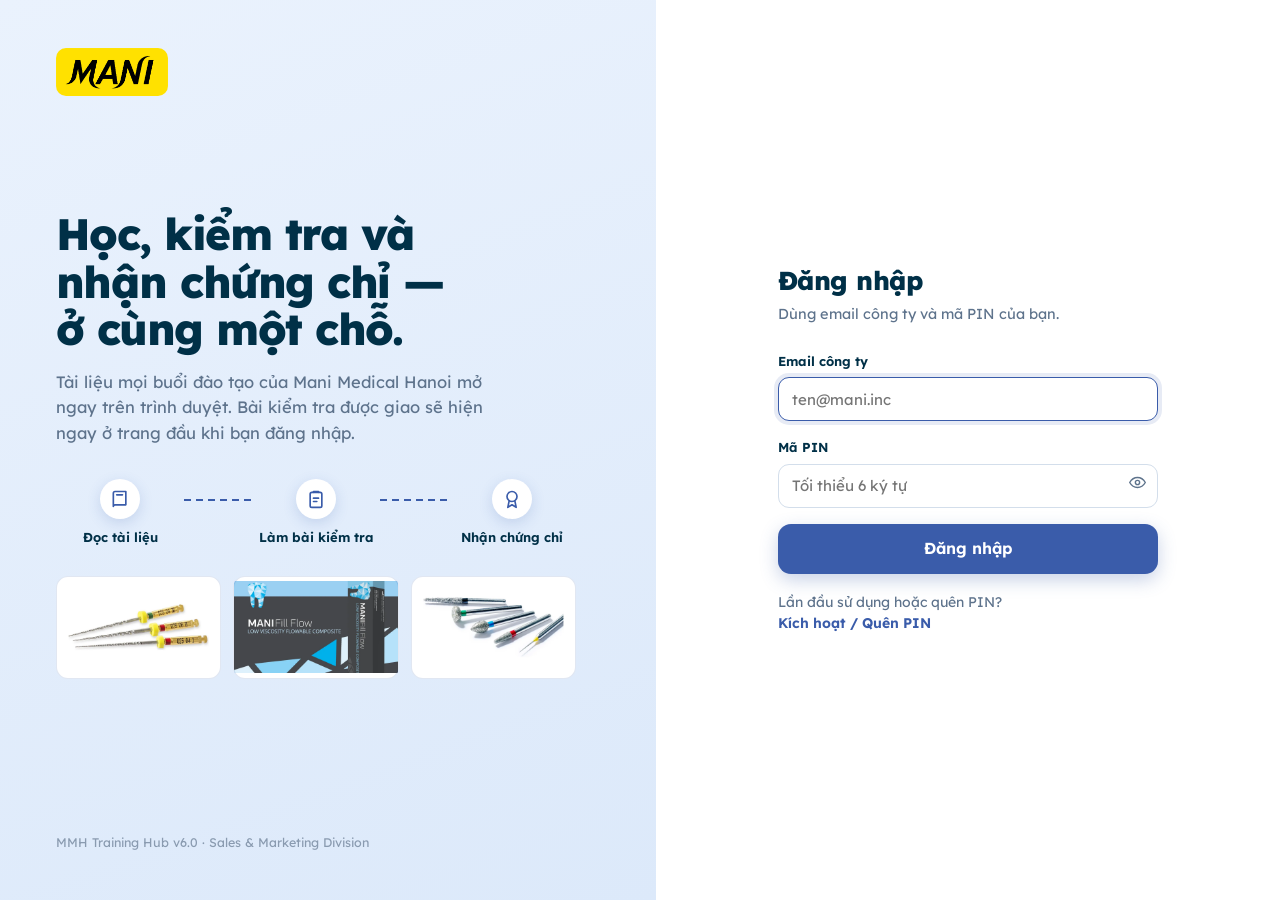
==== index.html @ de9061f5 "Training Hub v6.0: chọn video từ MMH Library cho khoá học; khoá có bài kiểm tra nộp chưa đạt không c" ====
<!DOCTYPE html>
<html lang="vi">
<head>
<meta charset="UTF-8">
<meta name="viewport" content="width=device-width, initial-scale=1.0, viewport-fit=cover">
<meta name="theme-color" content="#F4F7FB">
<title>MMH Training Hub — Mani Medical Hanoi</title>
<link rel="preconnect" href="https://fonts.googleapis.com">
<link rel="preconnect" href="https://fonts.gstatic.com" crossorigin>
<link href="https://fonts.googleapis.com/css2?family=Be+Vietnam+Pro:wght@400;500;600;700;800&display=swap" rel="stylesheet">
<style>
/* ==========================================================================
   MMH TRAINING HUB v2 — DESIGN TOKENS
   Nền sáng xanh nhạt · chữ navy · MMH Blue làm màu thao tác · vàng MANI chỉ
   dùng cho "việc cần làm". Motif đường khâu (suture) cho tiến độ học tập.
   ========================================================================== */
:root{
  --canvas:#F4F7FB; --surface:#FFFFFF; --ice:#F3F7FD; --mist:#EAF1FB; --lb:#CFE2F3;
  --ink:#13283A; --navy:#003047; --muted:#5E738C; --faint:#8A9BB0;
  --line:#E3EAF3; --line2:#D3DEEB;
  --blue:#3A5CAA; --blue6:#2F4E96; --sky:#5188CC; --link:#1155CC;
  --yellow:#FFE100; --ysoft:#FFF7C2; --cream:#FFF8E1; --ydeep:#8A6D00;
  --ok:#2E7D32; --okbg:#E8F5EA; --bad:#C62828; --badbg:#FDECEC; --warn:#D97500; --warnbg:#FFF3E0;
  --c-product:#5698C1; --c-sop:#6F9A2E; --c-compliance:#C86A68; --c-skill:#C98F00; --c-other:#7B8BA3;
  --r-lg:18px; --r:12px; --r-sm:9px;
  --sh1:0 1px 2px rgba(19,40,58,.05),0 4px 16px rgba(19,40,58,.05);
  --sh2:0 12px 40px rgba(19,40,58,.14),0 2px 6px rgba(19,40,58,.06);
  --sh3:0 30px 80px rgba(19,40,58,.24);
  --ease:cubic-bezier(.2,.7,.2,1);
  --sbw:252px; --top:64px;
  --font:'Aptos','Be Vietnam Pro','Segoe UI Variable','Segoe UI',system-ui,-apple-system,sans-serif;
  --safe-b:env(safe-area-inset-bottom,0px);
}
*{margin:0;padding:0;box-sizing:border-box;-webkit-tap-highlight-color:transparent}
html{-webkit-text-size-adjust:100%}
body{font-family:var(--font);background:var(--canvas);color:var(--ink);font-size:15px;line-height:1.55;-webkit-font-smoothing:antialiased;font-variant-numeric:tabular-nums}
a{color:inherit;text-decoration:none}
img{max-width:100%;display:block}
button,input,select,textarea{font:inherit;color:inherit}
button{cursor:pointer;background:none;border:0}
::selection{background:var(--ysoft);color:var(--navy)}
:focus-visible{outline:2.5px solid var(--sky);outline-offset:2px;border-radius:6px}
::-webkit-scrollbar{width:10px;height:10px}
::-webkit-scrollbar-thumb{background:#C9D6E6;border-radius:10px;border:3px solid transparent;background-clip:padding-box}
@media (prefers-reduced-motion:reduce){*{animation-duration:.001ms!important;transition-duration:.001ms!important}}
.sr{position:absolute;width:1px;height:1px;overflow:hidden;clip:rect(0 0 0 0)}
.hide{display:none!important}

/* ---------- type ---------- */
h1,h2,h3,h4{color:var(--navy);letter-spacing:-.015em;line-height:1.22;text-wrap:pretty}
.h-xl{font-size:34px;font-weight:800;letter-spacing:-.03em}
.h-lg{font-size:26px;font-weight:800;letter-spacing:-.025em}
.h-md{font-size:19px;font-weight:750}
.h-sm{font-size:16px;font-weight:700}
.muted{color:var(--muted)} .faint{color:var(--faint)} .small{font-size:13px} .xs{font-size:12px}
.num{font-variant-numeric:tabular-nums;font-feature-settings:"tnum"}
.lbl{font-size:12.5px;font-weight:650;color:var(--muted)}
.clamp1{overflow:hidden;text-overflow:ellipsis;white-space:nowrap}
.clamp2{display:-webkit-box;-webkit-line-clamp:2;-webkit-box-orient:vertical;overflow:hidden}

/* ---------- buttons ---------- */
.btn{height:42px;padding:0 18px;border-radius:11px;font-weight:650;font-size:14.5px;display:inline-flex;align-items:center;justify-content:center;gap:8px;white-space:nowrap;transition:background .18s,box-shadow .18s,transform .12s,border-color .18s;border:1.5px solid transparent;user-select:none}
.btn svg{width:18px;height:18px;flex-shrink:0}
.btn:active{transform:translateY(1px)}
.btn:disabled{opacity:.5;pointer-events:none}
.btn-primary{background:var(--blue);color:#fff;box-shadow:0 6px 18px rgba(58,92,170,.28)}
.btn-primary:hover{background:var(--blue6)}
.btn-soft{background:var(--mist);color:var(--blue)}
.btn-soft:hover{background:#DDE8F8}
.btn-line{background:#fff;color:var(--navy);border-color:var(--line2)}
.btn-line:hover{border-color:var(--blue);color:var(--blue)}
.btn-ghost{color:var(--blue);padding:0 10px}
.btn-ghost:hover{background:var(--mist)}
.btn-danger{background:var(--badbg);color:var(--bad)}
.btn-danger:hover{background:#F9DADA}
.btn-go{background:var(--yellow);color:var(--navy);box-shadow:0 6px 16px rgba(201,160,0,.25)}
.btn-go:hover{background:#F5D800}
.btn-sm{height:34px;padding:0 13px;font-size:13.5px;border-radius:9px}
.btn-lg{height:50px;padding:0 24px;font-size:16px;border-radius:13px}
.btn-block{width:100%}
.ibtn{width:38px;height:38px;border-radius:10px;display:inline-grid;place-items:center;color:var(--muted);transition:.15s;position:relative;flex-shrink:0}
.ibtn:hover{background:var(--mist);color:var(--blue)}
.ibtn svg{width:20px;height:20px}
.ibtn.sm{width:32px;height:32px}.ibtn.sm svg{width:17px;height:17px}

/* ---------- inputs ---------- */
.field{margin-bottom:16px}
.field>label{display:block;font-size:13px;font-weight:650;color:var(--navy);margin-bottom:6px}
.field .hint{font-size:12.5px;color:var(--muted);margin-top:5px}
.inp{width:100%;height:44px;border:1.5px solid var(--line2);border-radius:11px;padding:0 13px;background:#fff;outline:0;transition:border-color .15s,box-shadow .15s}
.inp:focus{border-color:var(--blue);box-shadow:0 0 0 4px rgba(58,92,170,.12)}
textarea.inp{height:auto;min-height:88px;padding:11px 13px;resize:vertical;line-height:1.5}
select.inp{cursor:pointer;padding-right:34px;-webkit-appearance:none;appearance:none;background:#fff url("data:image/svg+xml,%3Csvg xmlns='http://www.w3.org/2000/svg' width='12' height='8'%3E%3Cpath d='M1 1l5 5 5-5' stroke='%235E738C' stroke-width='1.8' fill='none'/%3E%3C/svg%3E") no-repeat right 13px center}
.row2{display:grid;grid-template-columns:1fr 1fr;gap:14px}
.row3{display:grid;grid-template-columns:repeat(3,1fr);gap:14px}
.check{display:flex;align-items:flex-start;gap:10px;font-size:14px;cursor:pointer;padding:6px 0}
.check input{width:18px;height:18px;accent-color:var(--blue);margin-top:1px;flex-shrink:0}
.switch{position:relative;width:40px;height:23px;flex-shrink:0}
.switch input{opacity:0;width:0;height:0}
.switch i{position:absolute;inset:0;background:#C9D6E6;border-radius:20px;transition:.2s}
.switch i::after{content:'';position:absolute;width:17px;height:17px;left:3px;top:3px;background:#fff;border-radius:50%;transition:.2s;box-shadow:0 1px 3px rgba(0,0,0,.2)}
.switch input:checked+i{background:var(--blue)}
.switch input:checked+i::after{transform:translateX(17px)}
.toggle-row{display:flex;align-items:center;gap:12px;padding:10px 0;border-bottom:1px solid var(--line);cursor:pointer}
.toggle-row:last-child{border-bottom:0}
.toggle-row .t{flex:1;font-size:14px}.toggle-row .t small{display:block;color:var(--muted);font-size:12.5px}

/* ---------- chips / tags ---------- */
.chip{display:inline-flex;align-items:center;gap:6px;height:26px;padding:0 10px;border-radius:20px;font-size:12.5px;font-weight:650;background:var(--mist);color:var(--blue);white-space:nowrap}
.chip.dot::before{content:'';width:7px;height:7px;border-radius:50%;background:currentColor}
.chip.ok{background:var(--okbg);color:var(--ok)} .chip.bad{background:var(--badbg);color:var(--bad)}
.chip.warn{background:var(--warnbg);color:var(--warn)} .chip.mute{background:#EEF2F7;color:var(--muted)}
.chip.todo{background:var(--yellow);color:var(--navy)}
.chip.line{background:#fff;border:1px solid var(--line2);color:var(--muted)}
.cat{--c:var(--c-other);display:inline-flex;align-items:center;gap:6px;font-size:12.5px;font-weight:700;color:var(--c)}
.cat::before{content:'';width:9px;height:9px;border-radius:3px;background:var(--c)}
.cat.product{--c:var(--c-product)} .cat.sop{--c:var(--c-sop)} .cat.compliance{--c:var(--c-compliance)} .cat.skill{--c:var(--c-skill)}
.pill{height:36px;padding:0 14px;border-radius:20px;border:1.5px solid var(--line2);background:#fff;font-size:13.5px;font-weight:600;color:var(--muted);display:inline-flex;align-items:center;gap:8px;transition:.15s;white-space:nowrap}
.pill:hover{border-color:var(--blue);color:var(--blue)}
.pill.on{background:var(--navy);border-color:var(--navy);color:#fff}
.pill .n{font-size:12px;opacity:.75}
.pill i{width:9px;height:9px;border-radius:3px;background:var(--c,var(--c-other))}

/* ---------- surfaces ---------- */
.panel{background:var(--surface);border-radius:var(--r-lg);box-shadow:var(--sh1)}
.panel-h{display:flex;align-items:center;gap:12px;padding:18px 22px 0}
.panel-h h3{font-size:16px;font-weight:750}
.panel-h .sp{flex:1}
.panel-b{padding:16px 22px 22px}
.sec{margin-top:34px}
.sec-h{display:flex;align-items:baseline;gap:12px;margin-bottom:14px}
.sec-h h2{font-size:19px;font-weight:780}
.sec-h .sp{flex:1}
.sec-h a,.sec-h button.more{font-size:13.5px;font-weight:650;color:var(--blue)}
.divider{height:1px;background:var(--line);margin:18px 0}
.empty{text-align:center;padding:40px 20px;color:var(--muted)}
.empty>svg{width:46px;height:46px;color:#B7C6D8;margin:0 auto 12px;display:block}
.empty b{display:block;color:var(--navy);font-size:15.5px;margin-bottom:4px}
.empty .btn{margin-top:14px}

/* ---------- stitch motif ---------- */
.stitch{height:2px;background-image:repeating-linear-gradient(90deg,var(--sc,#C9D6E6) 0 7px,transparent 7px 12px)}
.stitch.done{--sc:var(--blue)}
.ruler{position:relative;height:8px;border-radius:6px;background:var(--mist);overflow:hidden}
.ruler>i{position:absolute;left:0;top:0;bottom:0;background:var(--blue);border-radius:6px;transition:width .5s var(--ease)}
.ruler::after{content:'';position:absolute;inset:0;background:repeating-linear-gradient(90deg,transparent 0 calc(10% - 1px),rgba(255,255,255,.85) calc(10% - 1px) 10%)}
.ruler.ok>i{background:var(--ok)} .ruler.thin{height:5px}

/* ---------- skeleton ---------- */
.sk{background:linear-gradient(90deg,#E9EFF6 25%,#F4F7FB 37%,#E9EFF6 63%);background-size:400% 100%;animation:sk 1.3s infinite;border-radius:8px}
@keyframes sk{0%{background-position:100% 0}100%{background-position:0 0}}
.spin{width:22px;height:22px;border:2.5px solid var(--lb);border-top-color:var(--blue);border-radius:50%;animation:rot .75s linear infinite;display:inline-block}
@keyframes rot{to{transform:rotate(360deg)}}

/* ---------- tables ---------- */
.tbl-wrap{overflow-x:auto;border-radius:12px}
.tbl{width:100%;border-collapse:collapse;font-size:14px}
.tbl th{text-align:left;font-size:12.5px;font-weight:650;color:var(--muted);padding:10px 12px;border-bottom:1.5px solid var(--line);white-space:nowrap;background:#fff;position:sticky;top:0}
.tbl td{padding:11px 12px;border-bottom:1px solid var(--line);vertical-align:middle}
.tbl tr:last-child td{border-bottom:0}
.tbl tbody tr:hover td{background:var(--ice)}
.tbl .who b{display:block;color:var(--navy);font-weight:650}
.tbl .who span{font-size:12.5px;color:var(--muted)}
.avatar{width:34px;height:34px;border-radius:50%;background:var(--mist);color:var(--blue);display:grid;place-items:center;font-size:12.5px;font-weight:750;flex-shrink:0}

/* ==========================================================================
   AUTH
   ========================================================================== */
.auth{min-height:100vh;display:grid;grid-template-columns:1.05fr 1fr}
.auth-art{background:linear-gradient(160deg,#EAF2FD 0%,#DCE9FA 100%);padding:48px 56px;display:flex;flex-direction:column;position:relative;overflow:hidden}
.auth-art .logo{width:112px;border-radius:10px}
.auth-art h1{font-size:44px;font-weight:800;letter-spacing:-.035em;line-height:1.08;margin-top:auto;max-width:540px;text-wrap:balance}
.auth-art p{font-size:16.5px;color:var(--muted);margin-top:16px;max-width:460px}
.auth-steps{margin-top:34px;display:flex;align-items:center;gap:0;max-width:520px}
.auth-steps .st{display:flex;flex-direction:column;align-items:center;gap:8px;width:128px;text-align:center;font-size:13px;font-weight:650;color:var(--navy)}
.auth-steps .st b{width:40px;height:40px;border-radius:50%;background:#fff;display:grid;place-items:center;box-shadow:0 4px 14px rgba(58,92,170,.18);color:var(--blue)}
.auth-steps .st b svg{width:20px;height:20px}
.auth-steps .stitch{flex:1;margin-bottom:26px;--sc:var(--blue)}
.auth-art .foot{margin-top:auto;padding-top:40px;font-size:12.5px;color:var(--faint)}
.auth-form{display:flex;align-items:center;justify-content:center;padding:40px 28px;background:#fff}
.auth-card{width:100%;max-width:380px}
.auth-card h2{font-size:26px;font-weight:800;letter-spacing:-.02em}
.auth-card .sub{color:var(--muted);margin:6px 0 26px;font-size:14.5px}
.otp{display:flex;gap:8px;justify-content:space-between}
.otp input{width:48px;height:56px;border:1.5px solid var(--line2);border-radius:12px;text-align:center;font-size:22px;font-weight:750;color:var(--navy);outline:0}
.otp input:focus{border-color:var(--blue);box-shadow:0 0 0 4px rgba(58,92,170,.12)}
.msg{border-radius:11px;padding:11px 14px;font-size:13.5px;margin-bottom:16px;line-height:1.5}
.msg.err{background:var(--badbg);color:#9F2424}
.msg.ok{background:var(--okbg);color:#1F5F23}
.msg.info{background:var(--mist);color:var(--blue)}
.link-btn{color:var(--blue);font-weight:650;font-size:14px}
.link-btn:hover{text-decoration:underline}
.pin-eye{position:relative}.pin-eye .ibtn{position:absolute;right:4px;top:3px}

/* ==========================================================================
   SHELL
   ========================================================================== */
.app{display:none}
.app.on{display:block}
.side{position:fixed;inset:0 auto 0 0;width:var(--sbw);background:#fff;border-right:1px solid var(--line);display:flex;flex-direction:column;z-index:40}
.brand{display:flex;align-items:center;gap:11px;padding:20px 20px 18px}
.brand img{width:62px;border-radius:7px}
.brand b{font-size:15.5px;font-weight:800;color:var(--navy);display:block;line-height:1.1}
.brand span{font-size:12px;color:var(--muted)}
.nav{flex:1;overflow-y:auto;padding:4px 12px 12px}
.nav-g{font-size:12px;font-weight:650;color:var(--faint);padding:16px 12px 6px}
.nv{display:flex;align-items:center;gap:12px;height:42px;padding:0 12px;border-radius:11px;font-size:14.5px;font-weight:600;color:#3D5268;transition:.15s;width:100%;text-align:left}
.nv svg{width:20px;height:20px;color:var(--faint);flex-shrink:0;transition:.15s}
.nv:hover{background:var(--ice);color:var(--navy)}
.nv:hover svg{color:var(--blue)}
.nv.on{background:var(--mist);color:var(--blue)}
.nv.on svg{color:var(--blue)}
.nv .bd{margin-left:auto;min-width:22px;height:20px;padding:0 6px;border-radius:10px;background:var(--yellow);color:var(--navy);font-size:11.5px;font-weight:800;display:grid;place-items:center}
.nv .bd.mute{background:#EEF2F7;color:var(--muted);font-weight:650}
.me{margin:10px 12px 14px;padding:10px;border-radius:13px;display:flex;align-items:center;gap:10px;background:var(--ice);cursor:pointer;transition:.15s;text-align:left}
.me:hover{background:var(--mist)}
.me .avatar{background:var(--blue);color:#fff}
.me .t{flex:1;min-width:0}
.me b{display:block;font-size:14px;color:var(--navy)}
.me span{display:block;font-size:12px;color:var(--muted)}
.viewas-flag{margin:0 12px 6px;padding:8px 11px;border-radius:10px;background:var(--cream);font-size:12.5px;color:var(--ydeep);font-weight:600;display:flex;align-items:center;gap:8px}
.main{margin-left:var(--sbw);min-height:100vh}
.top{position:sticky;top:0;z-index:30;height:var(--top);display:flex;align-items:center;gap:10px;padding:0 28px;background:rgba(244,247,251,.86);backdrop-filter:saturate(170%) blur(14px);-webkit-backdrop-filter:saturate(170%) blur(14px)}
.top .crumb{font-size:15px;font-weight:700;color:var(--navy);display:flex;align-items:center;gap:8px;min-width:0}
.top .crumb .back{color:var(--muted);font-weight:600;display:inline-flex;align-items:center;gap:4px}
.top .crumb .back:hover{color:var(--blue)}
.top .crumb .back svg{width:18px;height:18px}
.top .sp{flex:1}
.search-btn{height:40px;min-width:240px;border-radius:11px;background:#fff;border:1px solid var(--line);display:flex;align-items:center;gap:10px;padding:0 12px;color:var(--faint);font-size:14px;transition:.15s}
.search-btn:hover{border-color:var(--line2);color:var(--muted)}
.search-btn svg{width:18px;height:18px}
.search-btn kbd{margin-left:auto;font:600 11.5px var(--font);background:var(--ice);border:1px solid var(--line);border-radius:6px;padding:1px 6px;color:var(--muted)}
.sync{font-size:12.5px;color:var(--faint);display:flex;align-items:center;gap:6px;padding:0 6px}
.sync i{width:7px;height:7px;border-radius:50%;background:var(--ok)}
.sync.load i{background:var(--warn);animation:blink 1s infinite}
.sync.off i{background:var(--bad)}
@keyframes blink{50%{opacity:.3}}
.bell .dotn{position:absolute;top:5px;right:5px;min-width:17px;height:17px;border-radius:9px;background:var(--yellow);color:var(--navy);font-size:10.5px;font-weight:800;display:grid;place-items:center;padding:0 4px;box-shadow:0 0 0 2px var(--canvas)}
.view{padding:10px 28px 80px;max-width:1280px;animation:vin .28s var(--ease)}
@keyframes vin{from{opacity:0;transform:translateY(6px)}to{opacity:1;transform:none}}
.tabbar{display:none}
.m-logo{display:none}

/* ==========================================================================
   HOME
   ========================================================================== */
.hello{display:flex;align-items:flex-end;gap:20px;flex-wrap:wrap;margin:6px 0 24px}
.hello .h-xl{flex:1;min-width:260px}
.hello .date{font-size:14px;color:var(--muted);font-weight:600;margin-bottom:8px}
.hello .strip{display:flex;gap:26px;font-size:13.5px;color:var(--muted)}
.hello .strip b{display:block;font-size:22px;color:var(--navy);font-weight:800;letter-spacing:-.02em}
.todo-list{display:grid;gap:14px}
.ticket{display:grid;grid-template-columns:6px 1fr auto;background:#fff;border-radius:16px;box-shadow:var(--sh1);overflow:hidden;transition:box-shadow .2s,transform .2s}
.ticket:hover{box-shadow:var(--sh2)}
.ticket .spine{background:var(--yellow)}
.ticket .body{padding:18px 20px;min-width:0}
.ticket .body .cat{margin-bottom:6px}
.ticket h3{font-size:18px;font-weight:750;margin-bottom:8px}
.ticket .facts{display:flex;flex-wrap:wrap;gap:6px 18px;font-size:13.5px;color:var(--muted)}
.ticket .facts span{display:inline-flex;align-items:center;gap:6px}
.ticket .facts svg{width:16px;height:16px;color:var(--faint)}
.ticket .act{display:flex;flex-direction:column;align-items:flex-end;justify-content:center;gap:8px;padding:16px 20px;border-left:1.5px dashed var(--line2);min-width:200px}
.due{font-size:13px;font-weight:700;display:inline-flex;align-items:center;gap:6px;padding:4px 10px;border-radius:8px;background:var(--ysoft);color:var(--ydeep);white-space:nowrap}
.due svg,.chip svg,.pill svg,.flag svg,.cat svg{width:15px;height:15px;flex-shrink:0}
.chip svg{width:13px;height:13px}
.due.late{background:var(--badbg);color:var(--bad)}
.due.ok{background:var(--mist);color:var(--blue)}
.alldone{display:flex;align-items:center;gap:16px;padding:20px 22px;background:#fff;border-radius:16px;box-shadow:var(--sh1)}
.alldone .ic{width:46px;height:46px;border-radius:50%;background:var(--okbg);color:var(--ok);display:grid;place-items:center;flex-shrink:0}
.alldone .ic svg{width:24px;height:24px}
.home-grid{display:grid;grid-template-columns:1.35fr 1fr;gap:24px;align-items:start}
.agenda .it{display:flex;gap:14px;padding:13px 0;border-bottom:1px solid var(--line);cursor:pointer}
.agenda .it:last-child{border-bottom:0}
.agenda .it:hover h4{color:var(--blue)}
.dblock{width:52px;flex-shrink:0;text-align:center;border-radius:11px;background:var(--ice);padding:6px 0}
.dblock b{display:block;font-size:20px;font-weight:800;color:var(--navy);line-height:1.1}
.dblock span{font-size:11.5px;font-weight:650;color:var(--muted)}
.dblock.today{background:var(--blue)} .dblock.today b,.dblock.today span{color:#fff}
.agenda h4{font-size:15px;font-weight:700;transition:.15s}
.agenda .m{font-size:13px;color:var(--muted);margin-top:2px}
.journey{display:grid;gap:10px}
.jrow{display:grid;grid-template-columns:minmax(0,1fr) 250px;gap:18px;align-items:center;padding:14px 16px;border-radius:14px;background:#fff;box-shadow:var(--sh1);cursor:pointer;transition:.18s}
.jrow:hover{box-shadow:var(--sh2)}
.jrow h4{font-size:14.5px;font-weight:700}
.jrow .m{font-size:12.5px;color:var(--muted)}
.path{display:flex;align-items:center}
.path .node{display:flex;flex-direction:column;align-items:center;gap:4px;font-size:11.5px;font-weight:650;color:var(--faint);width:66px;text-align:center;line-height:1.25}
.path .node i{width:26px;height:26px;border-radius:50%;border:2px dashed #C3D1E2;display:grid;place-items:center;background:#fff}
.path .node i svg{width:14px;height:14px}
.path .node.done{color:var(--blue)}
.path .node.done i{border:2px solid var(--blue);background:var(--blue);color:#fff}
.path .node.now{color:var(--navy)}
.path .node.now i{border:2px solid var(--yellow);background:var(--ysoft);color:var(--ydeep)}
.path .node.fail i{border:2px solid var(--bad);background:var(--badbg);color:var(--bad)}
.path .stitch{flex:1;margin-bottom:18px;min-width:12px}
.resume{display:flex;align-items:center;gap:12px;padding:10px 0;border-bottom:1px solid var(--line);cursor:pointer}
.resume:last-child{border-bottom:0}
.resume .t{flex:1;min-width:0}
.resume b{display:block;font-size:14px;color:var(--navy);font-weight:650}
.resume span{font-size:12.5px;color:var(--muted)}
.ftype{width:38px;height:44px;border-radius:7px;display:grid;place-items:center;font-size:10.5px;font-weight:800;color:#fff;flex-shrink:0;position:relative;letter-spacing:.02em}
.ftype::after{content:'';position:absolute;top:0;right:0;border-style:solid;border-width:0 10px 10px 0;border-color:transparent rgba(255,255,255,.55) transparent transparent}
.ftype.pdf{background:#D2463D}.ftype.slide{background:#E07B39}.ftype.doc{background:#3A6FD8}.ftype.sheet{background:#2E8B57}
.ftype.image{background:#8A5CC7}.ftype.video{background:#1F2F46}.ftype.audio{background:#5E738C}.ftype.file{background:#8A9BB0}
.trainer-box .it{display:flex;align-items:center;gap:12px;padding:11px 0;border-bottom:1px solid var(--line)}
.trainer-box .it:last-child{border-bottom:0}
.trainer-box .it .t{flex:1;min-width:0}
.trainer-box .it b{display:block;font-size:14px;color:var(--navy);font-weight:650}
.flag{display:inline-flex;align-items:center;gap:5px;font-size:12.5px;font-weight:650;color:var(--warn)}
.flag svg{width:14px;height:14px}

/* ==========================================================================
   LIBRARY
   ========================================================================== */
.lib-bar{display:flex;gap:10px;flex-wrap:wrap;align-items:center;margin-bottom:10px}
.lib-bar .sbox{flex:1;min-width:230px;position:relative}
.lib-bar .sbox svg{position:absolute;left:13px;top:12px;width:19px;height:19px;color:var(--faint)}
.lib-bar .sbox .inp{padding-left:40px}
.lib-bar select.inp{width:auto;min-width:150px}
.pills{display:flex;gap:8px;flex-wrap:wrap;margin-bottom:18px}
.month-h{display:flex;align-items:center;gap:12px;font-size:13.5px;font-weight:700;color:var(--muted);margin:24px 0 8px}
.month-h::after{content:'';flex:1;height:1px;background:var(--line)}
.srow{display:grid;grid-template-columns:62px minmax(0,1fr) auto;gap:16px;align-items:center;padding:14px 16px;background:#fff;border-radius:14px;margin-bottom:8px;cursor:pointer;box-shadow:0 1px 2px rgba(19,40,58,.04);border-left:4px solid var(--c,var(--c-other));transition:.16s}
.srow:hover{box-shadow:var(--sh2);transform:translateY(-1px)}
.srow .d{text-align:center}
.srow .d b{display:block;font-size:22px;font-weight:800;color:var(--navy);line-height:1}
.srow .d span{font-size:12px;color:var(--muted);font-weight:600}
.srow h4{font-size:15.5px;font-weight:700;margin:3px 0}
.srow .m{font-size:13px;color:var(--muted);display:flex;gap:14px;flex-wrap:wrap}
.srow .badges{display:flex;gap:6px;flex-wrap:wrap;justify-content:flex-end;max-width:280px}

/* ==========================================================================
   SESSION PAGE
   ========================================================================== */
.s-hero{padding:6px 0 22px}
.s-hero .h-lg{margin:8px 0 10px;max-width:900px}
.s-hero .purpose{font-size:15.5px;color:#3D5268;max-width:780px}
.meta{display:flex;flex-wrap:wrap;gap:8px 22px;margin-top:14px;font-size:14px;color:var(--muted)}
.meta span{display:inline-flex;align-items:center;gap:7px}
.meta svg{width:17px;height:17px;color:var(--faint)}
.meta b{color:var(--navy);font-weight:650}
.s-cta{display:flex;gap:10px;flex-wrap:wrap;margin-top:20px;align-items:center}
.s-journey{background:#fff;border-radius:16px;box-shadow:var(--sh1);padding:16px 22px;display:flex;align-items:center;gap:24px;margin-bottom:22px;flex-wrap:wrap}
.s-journey .path{flex:1;min-width:300px}
.s-journey .path .node{width:90px}
.tabs{display:flex;gap:4px;border-bottom:1.5px solid var(--line);margin-bottom:20px;overflow-x:auto}
.tab{height:44px;padding:0 16px;font-size:14.5px;font-weight:650;color:var(--muted);border-bottom:2.5px solid transparent;margin-bottom:-1.5px;white-space:nowrap;display:inline-flex;align-items:center;gap:7px}
.tab:hover{color:var(--navy)}
.tab.on{color:var(--blue);border-bottom-color:var(--blue)}
.tab .n{font-size:12px;background:var(--mist);color:var(--blue);border-radius:10px;padding:0 7px;line-height:19px}
.mat-tools{display:flex;gap:8px;flex-wrap:wrap;margin-bottom:14px;align-items:center}
.mat{display:grid;grid-template-columns:38px minmax(0,1fr) 150px auto;gap:14px;align-items:center;padding:12px 14px;border-radius:13px;background:#fff;margin-bottom:8px;box-shadow:0 1px 2px rgba(19,40,58,.04);transition:.15s}
.mat:hover{box-shadow:var(--sh2)}
.mat .nm{min-width:0;cursor:pointer}
.mat .nm b{display:block;font-size:14.5px;color:var(--navy);font-weight:650}
.mat .nm span{font-size:12.5px;color:var(--muted)}
.mat .pg{font-size:12px;color:var(--muted)}
.mat .pg .ruler{margin-top:5px}
.mat .acts{display:flex;gap:4px;align-items:center}
.folder-h{font-size:13px;font-weight:700;color:var(--muted);margin:16px 0 8px;display:flex;align-items:center;gap:7px}
.folder-h svg{width:16px;height:16px}
.drop{border:2px dashed var(--line2);border-radius:14px;padding:18px;text-align:center;color:var(--muted);font-size:14px;cursor:pointer;transition:.15s;margin-bottom:14px;background:var(--ice)}
.drop:hover,.drop.on{border-color:var(--blue);background:var(--mist);color:var(--blue)}
.drop b{color:var(--navy)}
.drop svg{width:20px;height:20px;vertical-align:-4px;margin-right:4px}
.quiz-card{display:grid;grid-template-columns:1fr auto;gap:22px;align-items:center;padding:22px;background:#fff;border-radius:16px;box-shadow:var(--sh1)}
.qfacts{display:flex;gap:28px;flex-wrap:wrap;margin-top:12px}
.qfacts div{font-size:13px;color:var(--muted)}
.qfacts b{display:block;font-size:20px;color:var(--navy);font-weight:800}
.best{display:flex;align-items:center;gap:14px}
.ring{--p:0;--c:var(--blue);width:74px;height:74px;border-radius:50%;background:conic-gradient(var(--c) calc(var(--p)*1%),var(--mist) 0);display:grid;place-items:center;flex-shrink:0}
.ring::before{content:'';width:58px;height:58px;border-radius:50%;background:#fff;grid-area:1/1}
.ring b{grid-area:1/1;position:relative;font-size:18px;font-weight:800;color:var(--navy);text-align:center;line-height:1}
.ring b small{display:block;font-size:10px;font-weight:600;color:var(--muted);margin-top:2px}
.hist{margin-top:18px}
.info-grid{display:grid;grid-template-columns:180px 1fr;gap:0;font-size:14.5px}
.info-grid div{padding:11px 0;border-bottom:1px solid var(--line)}
.info-grid .k{color:var(--muted)}
.info-grid .v{color:var(--navy);font-weight:550;white-space:pre-line}

/* ==========================================================================
   OVERLAYS
   ========================================================================== */
.ov{position:fixed;inset:0;z-index:200;background:rgba(19,40,58,.42);backdrop-filter:blur(3px);display:flex;align-items:center;justify-content:center;padding:20px;opacity:0;pointer-events:none;transition:opacity .2s}
.ov.on{opacity:1;pointer-events:auto}
.modal{background:#fff;border-radius:20px;box-shadow:var(--sh3);width:100%;max-width:640px;max-height:calc(100vh - 40px);display:flex;flex-direction:column;transform:translateY(14px) scale(.985);transition:transform .25s var(--ease)}
.ov.on .modal{transform:none}
.modal.wide{max-width:1040px}
.modal.mid{max-width:820px}
.modal-h{display:flex;align-items:flex-start;gap:12px;padding:20px 24px 14px}
.modal-h .t{flex:1;min-width:0}
.modal-h h3{font-size:19px;font-weight:780}
.modal-h p{font-size:13.5px;color:var(--muted);margin-top:2px}
.modal-b{padding:6px 24px 20px;overflow-y:auto;flex:1}
.modal-f{display:flex;gap:10px;align-items:center;padding:14px 24px;border-top:1px solid var(--line)}
.modal-f .sp{flex:1}
.drawer{position:fixed;top:0;right:0;bottom:0;width:420px;max-width:100%;background:#fff;z-index:110;transform:translateX(100%);transition:transform .28s var(--ease),visibility 0s .28s;display:flex;flex-direction:column;visibility:hidden}
.drawer.on{transform:none;box-shadow:var(--sh3);visibility:visible;transition:transform .28s var(--ease)}
.drawer-h{display:flex;align-items:center;gap:10px;padding:18px 20px;border-bottom:1px solid var(--line)}
.drawer-h h3{flex:1;font-size:18px}
.drawer-b{flex:1;overflow-y:auto}
.scrim{position:fixed;inset:0;z-index:105;background:rgba(19,40,58,.25);opacity:0;pointer-events:none;transition:.2s}
.scrim.on{opacity:1;pointer-events:auto}
.noti{display:flex;gap:12px;padding:14px 20px;border-bottom:1px solid var(--line);cursor:pointer;position:relative;transition:.12s}
.noti:hover{background:var(--ice)}
.noti .ic{width:38px;height:38px;border-radius:11px;display:grid;place-items:center;flex-shrink:0;background:var(--mist);color:var(--blue)}
.noti .ic svg{width:19px;height:19px}
.noti.quiz .ic,.noti.reminder .ic{background:var(--ysoft);color:var(--ydeep)}
.noti.cert .ic{background:var(--okbg);color:var(--ok)}
.noti .t{flex:1;min-width:0}
.noti b{display:block;font-size:14px;color:var(--navy);font-weight:650;line-height:1.35}
.noti p{font-size:13px;color:var(--muted);margin-top:2px}
.noti time{font-size:12px;color:var(--faint)}
.noti.unread::before{content:'';position:absolute;left:7px;top:26px;width:7px;height:7px;border-radius:50%;background:var(--blue)}
.noti-g{font-size:12.5px;font-weight:700;color:var(--faint);padding:14px 20px 6px}
.toasts{position:fixed;left:50%;bottom:24px;transform:translateX(-50%);z-index:300;display:flex;flex-direction:column;gap:8px;align-items:center;pointer-events:none}
.toast{background:var(--navy);color:#fff;padding:11px 18px;border-radius:12px;font-size:14px;font-weight:550;box-shadow:var(--sh2);animation:tin .25s var(--ease);max-width:min(560px,92vw);pointer-events:auto;display:flex;gap:10px;align-items:center}
.toast.ok{background:#1F5F23}.toast.err{background:#9F2424}
.toast a{color:var(--yellow);font-weight:700}
@keyframes tin{from{opacity:0;transform:translateY(10px)}to{opacity:1;transform:none}}
.busy{position:fixed;inset:0;z-index:250;display:none;align-items:center;justify-content:center;background:rgba(244,247,251,.6);backdrop-filter:blur(2px)}
.busy.on{display:flex}
.busy .box{background:#fff;border-radius:16px;box-shadow:var(--sh2);padding:18px 24px;display:flex;align-items:center;gap:14px;font-weight:600;color:var(--navy)}
.cmdk .modal{max-width:620px;align-self:flex-start;margin-top:10vh}
.cmdk input{border:0;height:58px;font-size:17px;padding:0 20px 0 52px;width:100%;outline:0;border-bottom:1px solid var(--line);border-radius:20px 20px 0 0}
.cmdk .sico{position:absolute;left:20px;top:19px;width:20px;height:20px;color:var(--faint)}
.cmdk .res{max-height:420px;overflow-y:auto;padding:8px}
.cmdk .r{display:flex;align-items:center;gap:12px;padding:10px 12px;border-radius:11px;cursor:pointer}
.cmdk .r.sel,.cmdk .r:hover{background:var(--mist)}
.cmdk .r svg{width:18px;height:18px;color:var(--faint);flex-shrink:0}
.cmdk .r b{font-size:14.5px;color:var(--navy);font-weight:600;display:block}
.cmdk .r span{font-size:12.5px;color:var(--muted)}
.cmdk .grp{font-size:12px;font-weight:700;color:var(--faint);padding:10px 12px 4px}

/* ---------- READER ---------- */
.reader{position:fixed;inset:0;z-index:150;background:#E9EEF5;display:none;flex-direction:column}
.reader.on{display:flex}
.rd-top{height:60px;background:#fff;border-bottom:1px solid var(--line);display:flex;align-items:center;gap:10px;padding:0 14px}
.rd-top .t{flex:1;min-width:0}
.rd-top b{display:block;font-size:15px;color:var(--navy);font-weight:700}
.rd-top span{font-size:12.5px;color:var(--muted)}
.rd-top .pgn{display:flex;align-items:center;gap:6px;font-size:13.5px;color:var(--muted)}
.rd-top .pgn input{width:52px;height:34px;text-align:center;border:1.5px solid var(--line2);border-radius:8px;outline:0}
.rd-body{flex:1;display:flex;min-height:0}
.rd-thumbs{width:150px;overflow-y:auto;padding:12px;background:#F4F7FB;border-right:1px solid var(--line)}
.rd-thumbs .th{margin-bottom:10px;cursor:pointer;text-align:center;font-size:11.5px;color:var(--muted)}
.rd-thumbs .th canvas{width:100%;border-radius:4px;box-shadow:0 1px 4px rgba(0,0,0,.15);border:2px solid transparent;background:#fff}
.rd-thumbs .th.on canvas{border-color:var(--blue)}
.rd-pages{flex:1;overflow:auto;padding:20px;display:flex;flex-direction:column;align-items:center;gap:16px;scroll-behavior:smooth}
.rd-page{background:#fff;box-shadow:0 2px 12px rgba(19,40,58,.14);position:relative;flex-shrink:0}
.rd-pages>*{flex-shrink:0}
.rd-page canvas{display:block}
.rd-page .ph{position:absolute;inset:0;display:grid;place-items:center;color:var(--faint);font-size:13px}
.rd-foot{height:6px;background:var(--mist)}
.rd-foot i{display:block;height:100%;background:var(--blue);width:0;transition:width .3s}
.rd-state{margin:auto;text-align:center;max-width:460px;padding:30px}
.rd-state .spin{width:34px;height:34px;margin-bottom:14px}
.rd-state b{display:block;color:var(--navy);font-size:17px;margin-bottom:6px}
.rd-state p{color:var(--muted);font-size:14px}
.rd-img{max-width:100%;max-height:100%;margin:auto;box-shadow:0 2px 12px rgba(0,0,0,.2);background:#fff}
.rd-frame{flex:1;border:0;background:#fff}

/* ---------- QUIZ PLAYER ---------- */
.qz{position:fixed;inset:0;z-index:160;background:var(--canvas);display:none;flex-direction:column}
.qz.on{display:flex}
.qz-top{height:66px;background:#fff;border-bottom:1px solid var(--line);display:flex;align-items:center;gap:16px;padding:0 22px}
.qz-top .t{flex:1;min-width:0}
.qz-top b{display:block;font-size:15.5px;color:var(--navy);font-weight:750}
.qz-top span{font-size:12.5px;color:var(--muted)}
.timer{display:flex;align-items:center;gap:10px;font-size:20px;font-weight:800;color:var(--navy);font-variant-numeric:tabular-nums}
.timer .tr{--p:100;width:34px;height:34px;border-radius:50%;background:conic-gradient(var(--blue) calc(var(--p)*1%),var(--mist) 0);display:grid;place-items:center}
.timer .tr::before{content:'';width:24px;height:24px;border-radius:50%;background:#fff}
.timer.warn{color:var(--warn)}.timer.warn .tr{background:conic-gradient(var(--warn) calc(var(--p)*1%),var(--warnbg) 0)}
.timer.danger{color:var(--bad);animation:blink 1s infinite}.timer.danger .tr{background:conic-gradient(var(--bad) calc(var(--p)*1%),var(--badbg) 0)}
.qz-prog{height:5px;background:var(--mist)}
.qz-prog i{display:block;height:100%;background:var(--blue);transition:width .3s}
.qz-body{flex:1;display:flex;min-height:0}
.qz-strip{display:none;gap:6px;overflow-x:auto;padding:10px 14px;background:#fff;border-bottom:1px solid var(--line);scrollbar-width:none}
.qz-strip::-webkit-scrollbar{display:none}
.qz-strip button{min-width:36px;height:34px;border-radius:9px;border:1.5px solid var(--line2);font-weight:700;font-size:13px;color:var(--muted);background:#fff;position:relative;flex-shrink:0}
.qz-strip button.ans{background:#DCE7F8;border-color:#DCE7F8;color:var(--blue)}
.qz-strip button.cur{border-color:var(--blue);box-shadow:0 0 0 3px rgba(58,92,170,.15)}
.qz-strip button.flag::after{content:'';position:absolute;top:-3px;right:-3px;width:9px;height:9px;border-radius:50%;background:var(--yellow)}
.qz-strip .go{min-width:auto;padding:0 12px;background:var(--yellow);border-color:var(--yellow);color:var(--navy)}
.qz-main{flex:1;overflow-y:auto;padding:36px 28px 40px;display:flex;flex-direction:column;align-items:center}
.qz-q{width:100%;max-width:760px}
.qz-q .qn{font-size:13.5px;font-weight:700;color:var(--blue);display:flex;align-items:center;gap:10px;margin-bottom:10px}
.qz-q h2{font-size:23px;font-weight:720;line-height:1.4;letter-spacing:-.01em;margin-bottom:8px;white-space:pre-line}
.qz-q .hintx{font-size:13.5px;color:var(--muted);margin-bottom:20px}
.opts{display:grid;gap:12px}
.opt{display:flex;align-items:center;gap:16px;padding:16px 18px;border-radius:14px;background:#fff;border:2px solid var(--line);cursor:pointer;text-align:left;font-size:16px;line-height:1.45;transition:border-color .12s,background .12s,box-shadow .12s;width:100%}
.opt:hover{border-color:#AFC3E0;box-shadow:var(--sh1)}
.opt .k{width:36px;height:36px;border-radius:10px;background:var(--ice);border:1.5px solid var(--line2);display:grid;place-items:center;font-weight:800;color:var(--muted);flex-shrink:0;font-size:15px}
.opt.multi .k{border-radius:8px}
.opt.sel{border-color:var(--blue);background:#F5F8FE}
.opt.sel .k{background:var(--blue);border-color:var(--blue);color:#fff}
.opt .tx{flex:1}
.qz-nav{display:flex;gap:10px;margin-top:28px;width:100%;max-width:760px;align-items:center}
.qz-nav .sp{flex:1}
.qz-side{width:280px;background:#fff;border-left:1px solid var(--line);padding:22px;overflow-y:auto}
.qz-side h4{font-size:14px;margin-bottom:12px}
.qmap{display:grid;grid-template-columns:repeat(5,1fr);gap:8px}
.qmap button{height:40px;border-radius:10px;border:1.5px solid var(--line2);font-weight:700;font-size:14px;color:var(--muted);background:#fff;position:relative}
.qmap button.ans{background:#DCE7F8;border-color:#DCE7F8;color:var(--blue)}
.qmap button.cur{border-color:var(--blue);box-shadow:0 0 0 3px rgba(58,92,170,.15)}
.qmap button.flag::after{content:'';position:absolute;top:-4px;right:-4px;width:11px;height:11px;border-radius:50%;background:var(--yellow);box-shadow:0 0 0 2px #fff}
.legend{display:grid;gap:7px;margin-top:18px;font-size:12.5px;color:var(--muted)}
.legend span{display:flex;align-items:center;gap:8px}
.legend i{width:14px;height:14px;border-radius:4px;border:1.5px solid var(--line2)}
.qz-intro{max-width:620px;width:100%;margin:auto;background:#fff;border-radius:22px;box-shadow:var(--sh2);padding:34px}
.qz-intro .rules{display:grid;grid-template-columns:repeat(4,1fr);gap:10px;margin:22px 0}
.qz-intro .rules div{background:var(--ice);border-radius:12px;padding:12px;text-align:center;font-size:12.5px;color:var(--muted)}
.qz-intro .rules b{display:block;font-size:22px;color:var(--navy);font-weight:800}
.qz-intro ul{list-style:none;display:grid;gap:8px;font-size:14px;color:#3D5268;margin-bottom:24px}
.qz-intro li{display:flex;gap:10px}
.qz-intro li svg{width:18px;height:18px;color:var(--blue);flex-shrink:0;margin-top:2px}
.kbd-hint{font-size:12.5px;color:var(--faint);margin-top:16px;text-align:center}
kbd{font:600 11.5px var(--font);background:#fff;border:1px solid var(--line2);border-bottom-width:2px;border-radius:6px;padding:0 5px}
.result{max-width:820px;width:100%;margin:0 auto}
.res-hero{background:#fff;border-radius:22px;box-shadow:var(--sh2);padding:34px;display:grid;grid-template-columns:auto 1fr;gap:30px;align-items:center}
.gauge{position:relative;width:170px;height:170px}
.gauge svg{width:170px;height:170px;transform:rotate(-90deg)}
.gauge .v{position:absolute;inset:0;display:grid;place-items:center;text-align:center}
.gauge .v b{display:block;font-size:40px;font-weight:850;color:var(--navy);letter-spacing:-.03em;line-height:1}
.gauge .v span{font-size:13px;color:var(--muted);font-weight:600}
.verdict{font-size:30px;font-weight:850;letter-spacing:-.025em}
.verdict.ok{color:var(--ok)}.verdict.bad{color:var(--bad)}
.res-stats{display:flex;gap:26px;flex-wrap:wrap;margin:14px 0 18px;font-size:13px;color:var(--muted)}
.res-stats b{display:block;font-size:19px;color:var(--navy);font-weight:800}
.certbox{margin-top:18px;padding:16px 18px;border-radius:14px;background:var(--cream);border:1.5px solid var(--yellow);display:flex;gap:14px;align-items:center}
.certbox svg{width:30px;height:30px;color:var(--ydeep);flex-shrink:0}
.review{margin-top:26px}
.rv{background:#fff;border-radius:14px;padding:18px 20px;margin-bottom:10px;box-shadow:0 1px 2px rgba(19,40,58,.05);border-left:4px solid var(--ok)}
.rv.x{border-left-color:var(--bad)}
.rv h4{font-size:15.5px;font-weight:650;margin-bottom:10px;white-space:pre-line}
.rv .o{display:flex;gap:10px;font-size:14px;padding:6px 10px;border-radius:9px;margin-bottom:4px;color:#3D5268}
.rv .o .k{font-weight:800;width:18px;flex-shrink:0}
.rv .o.right{background:var(--okbg);color:#1F5F23;font-weight:600}
.rv .o.wrong{background:var(--badbg);color:#9F2424;text-decoration:line-through}
.rv .ex{margin-top:10px;font-size:13.5px;color:var(--muted);background:var(--ice);border-radius:9px;padding:9px 12px}
.confetti{position:fixed;inset:0;pointer-events:none;z-index:170;overflow:hidden}
.confetti i{position:absolute;top:-12px;width:9px;height:14px;border-radius:2px;animation:fall 2.4s cubic-bezier(.3,.6,.4,1) forwards}
@keyframes fall{to{transform:translateY(105vh) rotate(720deg);opacity:.9}}

/* ---------- builder ---------- */
.qb{display:grid;grid-template-columns:300px 1fr;gap:0;min-height:0;flex:1}
.qb-set{padding:18px 22px;border-right:1px solid var(--line);overflow-y:auto;background:var(--ice)}
.qb-set .row3{gap:8px}.qb-set .inp{padding:0 10px}
.qb-list{padding:18px 22px;overflow-y:auto}
.qi{background:#fff;border:1.5px solid var(--line);border-radius:14px;padding:14px 16px;margin-bottom:12px}
.qi:focus-within{border-color:#AFC3E0;box-shadow:var(--sh1)}
.qi-h{display:flex;align-items:center;gap:8px;margin-bottom:10px}
.qi-h .n{width:28px;height:28px;border-radius:8px;background:var(--navy);color:#fff;display:grid;place-items:center;font-weight:800;font-size:13px;flex-shrink:0}
.qi-h select.inp,.qi-h input.inp{height:34px;width:auto;font-size:13.5px}
.qi-h .sp{flex:1}
.qo{display:flex;gap:8px;align-items:center;margin-bottom:7px}
.qo .key{width:34px;height:36px;border-radius:9px;border:1.5px solid var(--line2);display:grid;place-items:center;font-weight:800;color:var(--muted);cursor:pointer;flex-shrink:0;transition:.12s;background:#fff}
.qo .key:hover{border-color:var(--ok)}
.qo .key.on{background:var(--ok);border-color:var(--ok);color:#fff}
.qo .inp{height:38px}
.tf{display:flex;gap:8px}
.tf button{flex:1;height:38px;border-radius:10px;border:1.5px solid var(--line2);font-weight:650}
.tf button.on{background:var(--ok);border-color:var(--ok);color:#fff}

/* ---------- email composer ---------- */
.em{display:grid;grid-template-columns:1fr 1fr;min-height:0;flex:1}
.em-form{padding:18px 22px;overflow-y:auto}
.em-prev{background:#F3F7FC;border-left:1px solid var(--line);display:flex;flex-direction:column;min-height:0}
.em-prev .ph{padding:12px 18px;font-size:13px;color:var(--muted);border-bottom:1px solid var(--line);background:#fff}
.em-prev iframe{flex:1;border:0;width:100%;background:#F3F7FC}
.seg{display:flex;background:var(--ice);border-radius:12px;padding:4px;gap:4px;flex-wrap:wrap}
.seg button{flex:1;height:36px;border-radius:9px;font-size:13.5px;font-weight:650;color:var(--muted);white-space:nowrap;padding:0 10px}
.seg button.on{background:#fff;color:var(--blue);box-shadow:0 1px 4px rgba(19,40,58,.1)}
.chips{display:flex;flex-wrap:wrap;gap:6px;padding:8px;border:1.5px solid var(--line2);border-radius:11px;min-height:46px;align-items:center;background:#fff}
.chips .c{display:inline-flex;align-items:center;gap:4px;height:28px;padding:0 4px 0 10px;border-radius:14px;background:var(--mist);color:var(--navy);font-size:13px;font-weight:550}
.chips .c button{width:20px;height:20px;border-radius:50%;display:grid;place-items:center;color:var(--muted)}
.chips .c button:hover{background:#fff;color:var(--bad)}
.chips input{border:0;outline:0;flex:1;min-width:140px;height:28px;font-size:14px}
.quick{display:flex;gap:6px;flex-wrap:wrap;margin-top:7px}
.quick button{font-size:12.5px;font-weight:650;color:var(--blue);background:var(--mist);border-radius:8px;padding:4px 9px}
.quick button:hover{background:#DDE8F8}
.note-box{background:var(--ice);border-radius:12px;padding:12px 14px;font-size:13px;color:var(--muted);display:flex;gap:10px}
.note-box svg{width:18px;height:18px;color:var(--blue);flex-shrink:0;margin-top:1px}

/* ---------- charts ---------- */
.kpis{display:grid;grid-template-columns:repeat(4,1fr);gap:0;background:#fff;border-radius:18px;box-shadow:var(--sh1);margin-bottom:22px}
.kpi{padding:20px 22px;border-right:1px solid var(--line)}
.kpi:last-child{border-right:0}
.kpi .l{font-size:13px;color:var(--muted);font-weight:600}
.kpi .v{font-size:32px;font-weight:850;color:var(--navy);letter-spacing:-.03em;line-height:1.15;margin:4px 0 2px}
.kpi .v small{font-size:16px;font-weight:700;color:var(--muted)}
.kpi .s{font-size:12.5px;color:var(--muted)}
.kpi .s.ok{color:var(--ok);font-weight:650}.kpi .s.bad{color:var(--bad);font-weight:650}
.bars{display:flex;align-items:flex-end;gap:10px;height:190px;padding-top:24px}
.bars .b{flex:1;display:flex;flex-direction:column;align-items:center;gap:6px;height:100%;justify-content:flex-end;min-width:0}
.bars .col{width:100%;max-width:44px;position:relative;display:flex;flex-direction:column-reverse;border-radius:7px 7px 3px 3px;overflow:hidden;background:var(--lb)}
.bars .col i{display:block;background:var(--blue)}
.bars .col em{position:absolute;top:-20px;left:0;right:0;text-align:center;font-style:normal;font-size:12px;font-weight:700;color:var(--navy)}
.bars .b span{font-size:12px;color:var(--muted);white-space:nowrap}
.bars.single .col{background:#7D97CE}
.hbars .r{display:grid;grid-template-columns:130px 1fr 60px;gap:12px;align-items:center;padding:7px 0;font-size:13.5px}
.hbars .r .n{color:var(--navy);font-weight:600}
.hbars .r .bar{height:12px;border-radius:6px;background:var(--mist);overflow:hidden;position:relative}
.hbars .r .bar i{position:absolute;inset:0 auto 0 0;background:var(--blue);border-radius:6px}
.hbars .r .bar u{position:absolute;inset:0 auto 0 0;background:var(--lb);border-radius:6px}
.hbars .r .v{text-align:right;font-weight:700;color:var(--navy)}
.lgd{display:flex;gap:16px;font-size:12.5px;color:var(--muted);flex-wrap:wrap}
.lgd span{display:inline-flex;align-items:center;gap:6px}
.lgd i{width:11px;height:11px;border-radius:3px}
.gaugebar{position:relative;height:14px;border-radius:8px;background:var(--mist);margin:12px 0 22px}
.gaugebar i{position:absolute;inset:0 auto 0 0;border-radius:8px;background:var(--blue)}
.gaugebar u{position:absolute;top:-6px;bottom:-6px;width:3px;background:var(--navy);border-radius:2px}
.gaugebar u::after{content:attr(data-l);position:absolute;top:24px;left:50%;transform:translateX(-50%);font-size:11.5px;font-weight:700;color:var(--navy);white-space:nowrap;text-decoration:none}
.item{display:grid;grid-template-columns:34px 1fr 190px;gap:14px;padding:13px 0;border-bottom:1px solid var(--line);align-items:center}
.item:last-child{border-bottom:0}
.item .no{width:30px;height:30px;border-radius:8px;background:var(--ice);display:grid;place-items:center;font-weight:800;color:var(--muted);font-size:13px}
.item .q{font-size:14px;color:var(--navy)}
.item .q small{display:block;color:var(--muted);font-size:12.5px;margin-top:3px}
.item .rate{font-size:12.5px;color:var(--muted)}
.item .rate b{font-size:15px;color:var(--navy)}
.item.hard .no{background:var(--badbg);color:var(--bad)}
.dash-grid{display:grid;grid-template-columns:1fr 1fr;gap:22px}

/* ---------- calendar ---------- */
.cal-head{display:flex;align-items:center;gap:10px;margin-bottom:14px}
.cal-head h2{font-size:21px;min-width:190px}
.cal{display:grid;grid-template-columns:repeat(7,minmax(0,1fr));background:#fff;border-radius:18px;box-shadow:var(--sh1);overflow:hidden}
.cal .dh{padding:10px;font-size:12.5px;font-weight:700;color:var(--muted);text-align:center;border-bottom:1px solid var(--line)}
.cal .dc{min-height:112px;padding:7px;border-right:1px solid var(--line);border-bottom:1px solid var(--line);cursor:default}
.cal .dc:nth-child(7n){border-right:0}
.cal .dc.out{background:#FAFBFD}
.cal .dc.out .dn{color:#C2CEDC}
.cal .dn{font-size:13px;font-weight:700;color:var(--muted);width:26px;height:26px;display:grid;place-items:center;border-radius:50%;margin-bottom:4px}
.cal .dc.today .dn{background:var(--blue);color:#fff}
.cal .ev{display:block;width:100%;text-align:left;font-size:12px;font-weight:600;padding:4px 7px;border-radius:7px;margin-bottom:4px;background:color-mix(in srgb,var(--c,var(--c-other)) 14%,#fff);color:var(--navy);border-left:3px solid var(--c,var(--c-other));overflow:hidden;white-space:nowrap;text-overflow:ellipsis}
.cal .ev:hover{filter:brightness(.97)}
.cal .ev.cancel{opacity:.5;text-decoration:line-through}

/* ---------- certificates ---------- */
.certs{display:grid;grid-template-columns:repeat(auto-fill,minmax(300px,1fr));gap:20px}
.cert{background:#fff;border-radius:6px;padding:22px 24px;box-shadow:var(--sh1);position:relative;border:1px solid var(--line);transition:.2s}
.cert:hover{box-shadow:var(--sh2);transform:translateY(-2px)}
.cert::before{content:'';position:absolute;inset:7px;border:1.5px solid var(--lb);border-radius:3px;pointer-events:none}
.cert .top{display:flex;justify-content:space-between;align-items:center;margin-bottom:18px}
.cert .top img{width:52px}
.cert .top span{font-size:11.5px;color:var(--faint);font-weight:600}
.cert h4{font-size:16.5px;font-weight:750;min-height:44px}
.cert .yl{width:54px;height:3px;background:var(--yellow);margin:14px 0}
.cert .ft{display:flex;justify-content:space-between;align-items:flex-end;font-size:12.5px;color:var(--muted)}
.cert .ft b{font-size:24px;color:var(--ok);font-weight:850;display:block;line-height:1}

/* ==========================================================================
   RESPONSIVE
   ========================================================================== */

/* ---------- ★ v2.1 upload kiểu Drive ---------- */
.mat-head{display:flex;flex-wrap:wrap;gap:10px;align-items:center;margin-bottom:12px}
.crumb2{display:flex;align-items:center;gap:6px;flex-wrap:wrap;font-size:13.5px;color:var(--muted);flex:1;min-width:260px}
.crumb2>svg{width:18px;height:18px;color:#D9A400;flex-shrink:0}
.crumb2 b{color:var(--navy)} .crumb2 i{font-style:normal;color:var(--faint)} .crumb2 code{font-size:12px}
.fsec{border-radius:14px;padding:0 4px 2px;margin:0 -4px 6px;transition:background .15s,outline-color .15s;outline:2px dashed transparent;outline-offset:2px}
.fsec-h{display:flex;align-items:center;gap:8px;font-size:14px;font-weight:700;color:var(--navy);padding:10px 6px 8px}
.fsec-h>svg{width:19px;height:19px;color:#D9A400;flex-shrink:0}
.fsec-h .n{font-weight:600;color:var(--faint);font-size:12.5px}
.fsec-h .sp{flex:1}
.fsec-h .btn{height:30px;font-size:13px;padding:0 10px}
@media (hover:hover){.fsec-h .btn{opacity:0;transition:opacity .15s}.fsec:hover .fsec-h .btn,.fsec.over .fsec-h .btn{opacity:1}}
.fsec-empty{border:1.5px dashed var(--line2);border-radius:12px;padding:14px;text-align:center;font-size:13.5px;color:var(--faint);margin:0 0 8px;background:#fff}
body.dnd .fsec{outline-color:#C3D3EA;background:rgba(234,241,251,.5)}
body.dnd .fsec.over{outline:2.5px solid var(--blue);background:var(--mist)}
body.dnd .drop{border-color:var(--blue);background:var(--mist);color:var(--blue)}
.dnd-hint{position:fixed;top:14px;left:50%;transform:translate(-50%,-90px);z-index:230;background:var(--blue);color:#fff;padding:11px 20px;border-radius:13px;font-weight:600;font-size:14.5px;box-shadow:var(--sh2);transition:transform .2s var(--ease);display:flex;gap:10px;align-items:center;pointer-events:none;max-width:90vw}
.dnd-hint svg{width:20px;height:20px}
body.dnd .dnd-hint{transform:translate(-50%,0)}
.upl{position:fixed;right:22px;bottom:22px;width:410px;max-width:calc(100vw - 20px);background:#fff;border-radius:16px;box-shadow:var(--sh3);z-index:180;overflow:hidden;display:flex;flex-direction:column;max-height:62vh;animation:tin .25s var(--ease)}
.upl-h{display:flex;align-items:center;gap:4px;padding:10px 10px 10px 18px;background:var(--ice);cursor:pointer;flex-shrink:0}
.upl-h b{font-size:14.5px;color:var(--navy)} .upl-h .sp{flex:1}
.upl-sum{padding:10px 18px;font-size:12.5px;color:var(--muted);border-bottom:1px solid var(--line);flex-shrink:0}
.upl-b{overflow-y:auto;flex:1}
.upl.min .upl-b,.upl.min .upl-f,.upl.min .upl-sum{display:none}
.upr{display:grid;grid-template-columns:30px minmax(0,1fr) 34px;gap:12px;align-items:center;padding:10px 12px 10px 18px;border-bottom:1px solid var(--line)}
.upr:last-child{border-bottom:0}
.upr .ftype{width:30px;height:36px;font-size:9px}
.upr b{display:block;font-size:13.5px;color:var(--navy);font-weight:600}
.upr span{display:block;font-size:12.5px;color:var(--muted)}
.upr .bar{height:5px;border-radius:3px;background:var(--mist);margin-top:6px;overflow:hidden}
.upr .bar i{display:block;height:100%;background:var(--blue);border-radius:3px;transition:width .4s}
.upr.up .bar i{background-image:repeating-linear-gradient(45deg,rgba(255,255,255,.4) 0 6px,transparent 6px 12px);background-size:17px 17px;animation:stripe .7s linear infinite;min-width:8%}
@keyframes stripe{to{background-position:17px 0}}
.upr.ok .bar,.upr.cancel .bar{display:none} .upr.err span{color:var(--bad)} .upr.cancel{opacity:.55}
.upr .st{display:grid;place-items:center} .upr.ok .st{color:var(--ok)} .upr .st>svg{width:20px;height:20px}
.upl-f{padding:12px 18px;display:flex;gap:10px;align-items:center;background:var(--ice);font-size:13px;color:var(--muted);flex-shrink:0;border-top:1px solid var(--line)}
@media (max-width:900px){.upl{right:10px;left:10px;width:auto;bottom:calc(78px + var(--safe-b))}}


/* ---------- ★ v2.2 ---------- */
.viewas-flag svg{width:16px;height:16px;flex-shrink:0}
.netbar{display:flex;align-items:center;gap:10px;flex-wrap:wrap;background:var(--cream);border:1px solid #F3DC79;color:#6B5200;border-radius:12px;padding:10px 14px;margin:6px 0 14px;font-size:13.5px}
.netbar svg{width:18px;height:18px;flex-shrink:0}
.netbar span{flex:1;min-width:200px}
.perbar{display:flex;align-items:center;gap:10px;flex-wrap:wrap;margin:4px 0 12px}
.perbar .seg{width:auto}
.perbar .seg button{flex:none}
.pernav{display:flex;align-items:center;gap:4px}
.pernav select.inp{width:auto;min-width:250px;height:38px}
#libPer{display:flex;align-items:center;gap:12px;flex-wrap:wrap;justify-content:space-between}
#libPer .perbar{margin:4px 0}
.seg.lay button{display:inline-flex;align-items:center;gap:6px;flex:none}
.seg.lay svg{width:16px;height:16px}
.sumstrip{display:flex;flex-wrap:wrap;gap:6px 22px;align-items:baseline;background:#fff;border-radius:14px;padding:12px 18px;margin:0 0 6px;font-size:13.5px;color:var(--muted);box-shadow:0 1px 2px rgba(19,40,58,.04)}
.sumstrip>b{color:var(--navy);font-size:14.5px;margin-right:4px}
.sumstrip span b{color:var(--navy);font-size:15px}
.month-h .gl{color:var(--navy);font-size:14.5px;font-weight:750}
.month-h .gs{font-weight:600;color:var(--faint);font-size:12.5px}
.lib-tbl .grow td{background:var(--ice);padding:9px 12px;border-bottom:1px solid var(--line)}
.lib-tbl .grow .gl{color:var(--navy);font-weight:750;margin-right:12px}
.lib-tbl .grow .gs{color:var(--faint);font-size:12.5px;font-weight:600}
.lib-tbl .grow:hover td{background:var(--ice)}



/* ---------- ★ v3.0 ---------- */
.testbar{position:sticky;top:var(--top);z-index:29;display:flex;align-items:center;gap:8px;flex-wrap:wrap;margin:0 28px 6px;padding:8px 12px;border-radius:14px;background:repeating-linear-gradient(135deg,#FFF7C2 0 14px,#FFF3AD 14px 28px);border:1.5px solid #EED64A;font-size:13.5px;color:#5C4800}
.testbar .tb-t{display:inline-flex;align-items:center;gap:8px;margin-right:auto}
.testbar .tb-t svg{width:18px;height:18px}
.testbar .seg{width:auto;background:rgba(255,255,255,.7)}
.testbar .seg button{display:inline-flex;align-items:center;gap:6px;flex:none}
.testbar .seg svg{width:15px;height:15px}
.testbar .btn-ghost{color:#5C4800}.testbar .btn-ghost:hover{background:rgba(255,255,255,.6)}
.testguide{margin:6px 0 22px;border:1.5px dashed #EED64A}
.testguide h3{display:flex;align-items:center;gap:8px}.testguide h3 svg{width:18px;height:18px;color:#C9A400}
.tg-row{display:flex;align-items:center;gap:12px;padding:9px 0;border-bottom:1px solid var(--line);font-size:14px}
.tg-row:last-child{border-bottom:0}
.tg-row i{width:26px;height:26px;border-radius:50%;display:grid;place-items:center;font-style:normal;font-weight:800;font-size:12px;border:2px dashed #C3D1E2;color:var(--muted);flex-shrink:0}
.tg-row i svg{width:14px;height:14px}
.tg-row span{flex:1}.tg-row small{color:var(--faint)}
.tg-row.done{color:var(--muted)}.tg-row.done i{border:2px solid var(--ok);background:var(--ok);color:#fff}.tg-row.done span{text-decoration:line-through;text-decoration-color:#B7C6D8}
.rangebox{display:flex;align-items:center;gap:6px}
.rangebox .inp{height:38px;width:auto;padding:0 8px}
.perlbl{display:inline-flex;align-items:center;gap:6px;font-size:13px;color:var(--muted);font-weight:600}
.perlbl svg{width:16px;height:16px}
@media (max-width:900px){.testbar{margin:0 10px 6px;top:var(--top)}.rangebox{width:100%}.rangebox .inp{flex:1}}

.view.wide{max-width:none}
.cal.big .dc{min-height:176px;padding:8px 8px 10px}
.cal.big .dn{margin-bottom:6px}
.ev2{display:block;background:color-mix(in srgb,var(--c,var(--c-other)) 9%,#fff);border:1px solid color-mix(in srgb,var(--c,var(--c-other)) 28%,#fff);border-left:4px solid var(--c,var(--c-other));border-radius:10px;padding:7px 9px;margin-bottom:6px;cursor:pointer;transition:box-shadow .15s,transform .15s;text-align:left}
.ev2:hover{box-shadow:var(--sh1);transform:translateY(-1px)}
.ev2 b{display:block;font-size:13px;color:var(--navy);font-weight:700;line-height:1.3;margin:3px 0 4px}
.ev2.big b{font-size:14px}
.ev2.cancel{opacity:.55}.ev2.cancel b{text-decoration:line-through}
.ev2-h{display:flex;align-items:center;gap:6px;justify-content:space-between}
.ev2-h .cat{font-size:11px}.ev2-h .cat::before{width:7px;height:7px}
.ev2-t{font-size:11.5px;font-weight:800;color:var(--navy)}
.ev2-m{display:flex;align-items:center;gap:5px;font-size:11.5px;color:var(--muted);line-height:1.35;min-width:0}
.ev2-m svg{width:12px;height:12px;flex-shrink:0;color:var(--faint)}
.ev2-i{display:flex;gap:4px;margin-top:6px;flex-wrap:wrap;align-items:center}
.evic{width:28px;height:28px;border-radius:8px;background:#fff;border:1px solid var(--line2);display:grid;place-items:center;color:#D9A400;transition:.12s}
.evic svg{width:15px;height:15px}
.evic:hover{border-color:var(--blue);transform:scale(1.06)}
.evic.q{color:var(--blue)}.evic.q.todo{background:var(--yellow);border-color:var(--yellow);color:var(--navy)}.evic.ok,.evic.q.ok{color:var(--ok)}
.clamp3{display:-webkit-box;-webkit-line-clamp:3;-webkit-box-orient:vertical;overflow:hidden}
.cal .more{width:100%;font-size:12px;font-weight:700;color:var(--blue);padding:4px;border-radius:7px}
.cal .more:hover{background:var(--mist)}
.calw{display:grid;grid-template-columns:repeat(7,minmax(0,1fr));gap:10px}
.cw-col{background:#fff;border-radius:14px;box-shadow:var(--sh1);min-height:420px;display:flex;flex-direction:column}
.cw-col.today{outline:2.5px solid var(--blue)}
.cw-h{display:flex;justify-content:space-between;align-items:baseline;padding:10px 12px;border-bottom:1px solid var(--line);font-size:12.5px;color:var(--muted);font-weight:700}
.cw-h b{font-size:16px;color:var(--navy)}
.cw-col.today .cw-h{background:var(--mist)}
.cw-b{padding:8px;flex:1}
.cw-empty{color:#C9D6E6;text-align:center;padding-top:20px}
.cl-day{font-size:13.5px;font-weight:750;color:var(--muted);padding:14px 0 6px}
.cl-day.today{color:var(--blue)}
.cl-row{display:grid;grid-template-columns:64px minmax(0,1fr) auto;gap:14px;align-items:center;padding:12px 12px 12px 14px;border-radius:12px;border-left:4px solid var(--c,var(--c-other));background:var(--ice);margin-bottom:8px;cursor:pointer}
.cl-row:hover{background:var(--mist)}
.cl-time{font-weight:800;color:var(--navy);font-size:15px;line-height:1.2}
.cl-time small{font-size:12px;color:var(--muted);font-weight:600}
.cl-main b{display:block;font-size:15px;color:var(--navy);margin:4px 0}
.cl-meta{display:flex;gap:16px;flex-wrap:wrap;font-size:13px;color:var(--muted)}
.cl-meta span{display:inline-flex;align-items:center;gap:5px}
.cl-meta svg{width:14px;height:14px}
@media (max-width:1100px){.calw{grid-template-columns:1fr}.cw-col{min-height:0}}
@media (max-width:900px){.cal.big .dc{min-height:70px}.cal.big .ev2{font-size:0;padding:0;height:7px;border:0;background:var(--c);margin-bottom:3px}.cal.big .ev2 *{display:none}.cl-row{grid-template-columns:52px 1fr}.cl-row .ev2-i{grid-column:2}}

.pend-list{display:grid;gap:12px}
.pend{display:grid;grid-template-columns:minmax(0,1fr) 240px;background:#fff;border-radius:16px;box-shadow:var(--sh1);border-left:5px solid var(--c,var(--c-other));overflow:hidden}
.pend.out{opacity:.8}
.pend-b{padding:16px 20px}
.pend-b h3{font-size:17px;font-weight:750;margin:4px 0 8px}
.pend-b .facts{display:flex;flex-wrap:wrap;gap:6px 16px;font-size:13px;color:var(--muted)}
.pend-b .facts span{display:inline-flex;align-items:center;gap:5px}.pend-b .facts svg{width:15px;height:15px;color:var(--faint)}
.pend-st{display:grid;grid-template-columns:repeat(3,minmax(0,1fr));gap:12px;margin-top:12px;padding-top:12px;border-top:1px dashed var(--line2)}
.pend-st b{display:block;font-size:13.5px;color:var(--navy);margin-top:2px}
.pend-st small{display:block;font-size:12px;color:var(--muted)}
.pend-a{display:flex;flex-direction:column;justify-content:center;align-items:stretch;gap:8px;padding:16px 18px;background:var(--ice);border-left:1.5px dashed var(--line2);text-align:center}
@media (max-width:900px){.pend{grid-template-columns:1fr}.pend-a{border-left:0;border-top:1.5px dashed var(--line2)}.pend-st{grid-template-columns:1fr 1fr}}

.panel-b.access{display:flex;gap:16px;align-items:flex-start}
.panel-b.access>svg{width:34px;height:34px;color:var(--warn);flex-shrink:0;margin-top:2px}
.panel-b.access b{color:var(--navy)}
.panel-b.access p{font-size:14px;color:#3D5268;margin-top:6px}
.chips.bad{border-color:var(--bad);box-shadow:0 0 0 3px rgba(198,40,40,.12)}
.cal-head{flex-wrap:wrap}
.cal-head .seg{flex-wrap:nowrap;width:auto}.cal-head .seg button{flex:none;padding:0 14px}
.rd-page.slide{width:min(100%,1100px);height:auto;background:#fff}
.rd-page.slide img{display:block;width:100%;height:100%;object-fit:contain}
.seg.rdm{width:auto;margin-left:6px}
.seg.rdm button{flex:none;display:inline-flex;align-items:center;gap:5px;font-size:12.5px;padding:0 10px}
.seg.rdm svg{width:14px;height:14px}
.gview{flex:1;display:flex;flex-direction:column;min-height:0}
.gview .rd-frame{flex:1}
.gv-hint{display:flex;align-items:center;gap:10px;flex-wrap:wrap;padding:10px 16px;background:var(--cream);border-top:1px solid #F3DC79;font-size:13px;color:#5C4800}
.gv-hint>svg{width:17px;height:17px;flex-shrink:0}
.gv-hint span{flex:1;min-width:200px}
/* ---------- ★ v2.6 ---------- */
.rd-state>svg{width:46px;height:46px;color:#B7C6D8;margin:0 auto 12px;display:block}
.rd-state .ruler{height:6px}
/* ---------- ★ v2.4 ---------- */
.loadnote{display:flex;align-items:center;gap:10px;font-size:13.5px;color:var(--muted);margin:4px 0 12px}
.loadnote .spin{width:16px;height:16px}
/* ---------- ★ v2.3 tự học ---------- */
.rdz{display:flex;gap:2px}
@media (max-width:900px){.rd-top .ftype{display:none}.rd-top{gap:6px;padding:0 8px}.rd-top .pgn input{width:40px}.rd-top .pgn{gap:2px}}
.show-m{display:none}
@media (max-width:900px){.show-m{display:inline-grid}}
.reader.course .rd-top{height:64px}
.crs-wrap{flex:1;display:flex;min-height:0}
.crs-side{width:300px;flex-shrink:0;background:#fff;border-right:1px solid var(--line);display:flex;flex-direction:column;min-height:0}
.crs-h{padding:16px 18px 14px;border-bottom:1px solid var(--line)}
.crs-h b{display:block;color:var(--navy);font-size:15px;margin-top:3px;line-height:1.35}
.crs-list{overflow-y:auto;flex:1;padding:8px 10px 16px}
.crs-sec{font-size:12px;font-weight:700;color:var(--faint);padding:12px 8px 6px}
.crs-fold{display:flex;align-items:center;gap:6px;font-size:12px;font-weight:650;color:var(--muted);padding:8px 10px 4px}
.crs-fold svg{width:14px;height:14px;color:#D9A400}
.crs-st{display:flex;gap:10px;align-items:flex-start;width:100%;text-align:left;padding:9px 10px;border-radius:11px;transition:.12s}
button.crs-st:hover{background:var(--ice)}
.crs-st i{width:26px;height:26px;border-radius:50%;flex-shrink:0;display:grid;place-items:center;font-style:normal;font-size:12px;font-weight:800;color:var(--muted);border:2px dashed #C3D1E2;background:#fff}
.crs-st i svg{width:14px;height:14px}
.crs-st span{min-width:0;flex:1}
.crs-st b{display:block;font-size:13.5px;color:var(--navy);font-weight:600;line-height:1.35}
.crs-st small{display:block;font-size:12px;color:var(--faint);margin-top:2px}
.crs-st.done i{border:2px solid var(--ok);background:var(--ok);color:#fff}
.crs-st.cur{background:var(--mist)}
.crs-st.cur i{border:2px solid var(--blue);color:var(--blue)}
.crs-st.quiz.open i{border:2px solid var(--yellow);background:var(--ysoft);color:var(--ydeep)}
.crs-st.quiz.locked{opacity:.7}.crs-st.quiz.locked i{border-style:solid;background:#EEF2F7}
.crs-st.quiz.done i,.crs-st.crt.done i,.crs-st.done.cur i{border:2px solid var(--ok);background:var(--ok);color:#fff}
.crs-foot{display:flex;align-items:center;gap:10px;padding:10px 16px calc(10px + var(--safe-b));background:#fff;border-top:1px solid var(--line)}
.crs-msg{flex:1;font-size:13.5px;color:var(--muted);min-width:0}
.crs-ok{display:inline-flex;align-items:center;gap:6px;color:var(--ok);font-weight:700}
.crs-ok svg{width:18px;height:18px}
.crs-final{flex:1;overflow-y:auto;display:flex;align-items:center;justify-content:center;padding:30px 20px}
.crs-card{max-width:560px;width:100%;background:#fff;border-radius:22px;box-shadow:var(--sh2);padding:34px 32px;text-align:center}
.crs-card .big{width:54px;height:54px;color:var(--blue);margin:0 auto 12px;display:block}
.crs-card .big.ok{color:var(--ok)}
.crs-card p{margin:8px 0 20px}
.crs-miss{text-align:left;margin-top:8px}
.crs-miss .resume{width:100%;text-align:left}
.crs-miss .resume>svg{width:18px;height:18px;color:var(--faint)}
.gatebox{display:flex;gap:12px;background:var(--cream);border:1.5px solid #F3DC79;border-radius:14px;padding:14px 16px;margin-bottom:18px;color:#5C4800;font-size:14px}
.gatebox>svg{width:22px;height:22px;flex-shrink:0;color:var(--ydeep)}
.gatebox b{color:var(--navy)}
@media (max-width:900px){
  .crs-side{display:none}
  .reader.showside .crs-side{display:flex;position:absolute;top:64px;bottom:0;left:0;width:88%;max-width:340px;z-index:5;box-shadow:var(--sh3)}
  .crs-wrap{position:relative}
  .crs-foot{flex-wrap:wrap}.crs-msg{width:100%;flex:none}.crs-foot .btn{flex:1;padding:0 10px}
}

@media (max-width:1100px){
  .home-grid,.dash-grid{grid-template-columns:1fr}
  .kpis{grid-template-columns:repeat(2,1fr)}
  .kpi:nth-child(2){border-right:0}.kpi:nth-child(-n+2){border-bottom:1px solid var(--line)}
  .qz-side{display:none}
  .qz-strip{display:flex}
  .em{grid-template-columns:1fr}.em-prev{min-height:420px;border-left:0;border-top:1px solid var(--line)}
}
@media (max-width:900px){
  .side{display:none}
  .main{margin-left:0}
  .top{padding:0 14px;background:rgba(244,247,251,.92)}
  .m-logo{display:block;width:46px;border-radius:5px}
  .search-btn{min-width:0;width:40px;padding:0;justify-content:center}
  .search-btn span,.search-btn kbd,.sync span{display:none}
  .view{padding:6px 16px 110px}
  .pernav select.inp{min-width:0;flex:1}.pernav{width:100%}.perbar .seg{width:100%}.perbar .seg button{flex:1}.perbar>.lbl{display:none}
  .tabbar{display:flex;position:fixed;left:0;right:0;bottom:0;z-index:45;background:rgba(255,255,255,.96);backdrop-filter:blur(12px);border-top:1px solid var(--line);padding:6px 6px calc(6px + var(--safe-b))}
  .tabbar button{flex:1;display:flex;flex-direction:column;align-items:center;gap:3px;font-size:11px;font-weight:650;color:var(--faint);padding:5px 0;position:relative}
  .tabbar button svg{width:23px;height:23px}
  .tabbar button.on{color:var(--blue)}
  .tabbar .dotn{position:absolute;top:0;left:calc(50% + 4px);min-width:16px;height:16px;border-radius:8px;background:var(--yellow);color:var(--navy);font-size:10px;font-weight:800;display:grid;place-items:center;padding:0 4px}
  .auth{grid-template-columns:1fr}
  .auth-art{padding:28px 24px 30px}
  .auth-art h1{font-size:30px;margin-top:26px}
  .auth-art .foot,.auth-steps{display:none}
  .h-xl{font-size:27px}.h-lg{font-size:22px}
  .ticket{grid-template-columns:5px 1fr}
  .ticket .act{grid-column:2;border-left:0;border-top:1.5px dashed var(--line2);flex-direction:row;flex-wrap:wrap;justify-content:space-between;align-items:center;min-width:0;padding:12px 16px;gap:10px}
  .ticket .act>div{flex:1;justify-content:flex-end}
  .ticket .act .xs{display:none}
  .top .crumb{white-space:nowrap;overflow:hidden;text-overflow:ellipsis;font-size:14px}
  .qz-nav{gap:6px}.qz-nav .btn{padding:0 12px;font-size:14px}.qz-flag span{display:none}
  .jrow{grid-template-columns:1fr}
  .srow{grid-template-columns:48px minmax(0,1fr)}
  .srow .badges{grid-column:2;justify-content:flex-start;max-width:none}
  .mat{grid-template-columns:38px minmax(0,1fr) auto}
  .mat .pg{display:none}
  .quiz-card{grid-template-columns:1fr}
  .row2,.row3{grid-template-columns:1fr}
  .info-grid{grid-template-columns:1fr}.info-grid .k{border-bottom:0;padding-bottom:0;font-size:13px}
  .modal{max-height:calc(100vh - 20px);border-radius:18px}
  .ov{padding:10px;align-items:flex-end}
  .qb{grid-template-columns:1fr}.qb-set{border-right:0;border-bottom:1px solid var(--line)}
  .rd-thumbs{display:none}
  .rd-top .hide-m{display:none}
  .qz-top{padding:0 12px;gap:10px}
  .qz-main{padding:22px 16px 30px}
  .qz-q h2{font-size:19px}
  .qz-intro{padding:24px 20px}.qz-intro .rules{grid-template-columns:repeat(2,1fr)}
  .res-hero{grid-template-columns:1fr;justify-items:center;text-align:center;padding:24px}
  .res-stats{justify-content:center}
  .cal .dc{min-height:64px;padding:4px}.cal .ev{font-size:0;padding:0;height:6px;border-left-width:0;background:var(--c,var(--c-other));margin-bottom:3px}
  .hbars .r{grid-template-columns:90px 1fr 46px}
  .item{grid-template-columns:30px 1fr}.item .rate{grid-column:2}
  .hello .strip{gap:18px}
  .kpi .v{font-size:26px}
}
@media print{.side,.top,.tabbar{display:none}.main{margin:0}}
</style>
</head>
<body>
<div id="auth" class="auth hide"></div>

<div id="app" class="app">
  <aside class="side">
    <div class="brand"><img class="logoimg" alt="MANI"><div><b id="brandTitle">Training Hub</b><span id="brandSub">Mani Medical Hanoi</span></div></div>
    <nav class="nav" id="nav"></nav>
    <div id="viewAsFlag"></div>
    <button class="me" data-a="profile"><div class="avatar" id="meAv">—</div><div class="t"><b id="meName">—</b><span id="meRole">—</span></div></button>
  </aside>
  <div class="main">
    <header class="top">
      <img class="m-logo logoimg" alt="MANI">
      <div class="crumb" id="crumb"></div>
      <div class="sp"></div>
      <button class="search-btn" data-a="cmdk" aria-label="Tìm kiếm"><svg viewBox="0 0 24 24" fill="none" stroke="currentColor" stroke-width="2"><circle cx="11" cy="11" r="7"/><path d="M20 20l-3.5-3.5"/></svg><span>Tìm bài đào tạo…</span><kbd>Ctrl K</kbd></button>
      <div class="sync" id="sync" title="Trạng thái đồng bộ"><i></i><span id="syncTxt">—</span></div>
      <button class="ibtn" data-a="refresh" aria-label="Làm mới dữ liệu" title="Làm mới dữ liệu"><svg viewBox="0 0 24 24" fill="none" stroke="currentColor" stroke-width="2"><path d="M21 12a9 9 0 11-2.6-6.4M21 4v5h-5"/></svg></button>
      <button class="ibtn bell" data-a="noti" aria-label="Thông báo"><svg viewBox="0 0 24 24" fill="none" stroke="currentColor" stroke-width="2"><path d="M18 8a6 6 0 10-12 0c0 7-3 9-3 9h18s-3-2-3-9M13.7 21a2 2 0 01-3.4 0"/></svg><span class="dotn hide" id="bellN"></span></button>
    </header>
    <div id="verbar"></div>
    <div id="testbar"></div>
    <main id="view" class="view"></main>
  </div>
  <nav class="tabbar" id="tabbar"></nav>
</div>

<div class="scrim" id="scrim" data-a="closeDrawer"></div>
<aside class="drawer" id="drawer" aria-label="Thông báo"></aside>
<div class="reader" id="reader"></div>
<div class="qz" id="qz"></div>
<div class="toasts" id="toasts" aria-live="polite"></div>
<div class="busy" id="busy"><div class="box"><span class="spin"></span><span id="busyTxt">Đang xử lý…</span></div></div>

<script>
/* ==========================================================================
   MMH TRAINING HUB — FRONTEND v2.0
   Chỉ sửa API_URL khi Deploy backend ra URL mới (Deploy → Manage deployments
   → Edit → New version giữ nguyên URL cũ, nên thường KHÔNG phải sửa).
   ========================================================================== */
const API_URL = "https://script.google.com/macros/s/AKfycbwsX4cQEoH4LNlmcNfe8qWIM9K6EiDEXy7PjhP9bHY2citL6xHn5L1unsAlQJHyL9EP/exec";
const APP_VERSION = '6.0';
window.MIN_SERVER = '3.25';   // ★ v4.0: bản backend tối thiểu app cần (số phiên bản app và máy chủ không còn đi cùng nhau)
const LOGO = '[data-uri]';
document.querySelectorAll('.logoimg').forEach(i => i.src = LOGO);
const PDFJS = 'https://cdnjs.cloudflare.com/ajax/libs/pdf.js/3.11.174/';

/* ---------- STATE ---------- */
const S = {
  token: localStorage.getItem('mmh_hub_token') || '',
  user: null, cfg: {}, meta: {}, sessions: [], users: [], groups: [],
  todo: [], recent: [], progress: {}, unread: 0, today: '',
  quizFileUrl: '', links: {}, stats: null, statsAt: 0,
  viewAs: sessionStorage.getItem('mmh_hub_viewas') || '',
  full: {}, mats: {}, lib: Object.assign({q:'', cat:'', status:'', mine:false, trainer:'', range:'week', from:'', to:'', layout:'list'}, (() => { try { return JSON.parse(localStorage.getItem('mmh_hub_lib') || '{}'); } catch (e) { return {}; } })()),
  mng: Object.assign({range:'week', from:'', to:''}, (() => { try { return JSON.parse(localStorage.getItem('mmh_hub_mng') || '{}'); } catch (e) { return {}; } })()),
  test: sessionStorage.getItem('mmh_hub_test') === '1', testRole: sessionStorage.getItem('mmh_hub_testrole') || 'trainer', calView: localStorage.getItem('mmh_hub_calview') || 'month',
  cal: new Date(), manageF: 'all', lastSync: 0, route: {}, pendingHash: '', popupShown: false
};

/* ---------- ICONS ---------- */
const ICON = {
  home:'<path d="M3 10.5L12 3l9 7.5V20a1 1 0 01-1 1h-5v-6H9v6H4a1 1 0 01-1-1z"/>',
  book:'<path d="M4 5a2 2 0 012-2h13v16H6a2 2 0 00-2 2zM4 5v16M8 7h7"/>',
  cal:'<rect x="3" y="5" width="18" height="16" rx="2"/><path d="M16 3v4M8 3v4M3 10h18"/>',
  award:'<circle cx="12" cy="9" r="6"/><path d="M8.5 14.5L7 22l5-3 5 3-1.5-7.5"/>',
  clip:'<rect x="5" y="4" width="14" height="18" rx="2"/><path d="M9 4V3h6v1M9 11h6M9 15h4"/>',
  chart:'<path d="M4 20V10M10 20V4M16 20v-7M22 20H2"/>',
  grid:'<rect x="3" y="3" width="7" height="7" rx="1.5"/><rect x="14" y="3" width="7" height="7" rx="1.5"/><rect x="3" y="14" width="7" height="7" rx="1.5"/><rect x="14" y="14" width="7" height="7" rx="1.5"/>',
  users:'<path d="M17 21v-2a4 4 0 00-4-4H6a4 4 0 00-4 4v2"/><circle cx="9.5" cy="7" r="4"/><path d="M22 21v-2a4 4 0 00-3-3.9M16 3.1a4 4 0 010 7.8"/>',
  gear:'<circle cx="12" cy="12" r="3"/><path d="M19.4 15a1.7 1.7 0 00.3 1.8l.1.1a2 2 0 11-2.8 2.8l-.1-.1a1.7 1.7 0 00-1.8-.3 1.7 1.7 0 00-1 1.5V21a2 2 0 11-4 0v-.1a1.7 1.7 0 00-1.1-1.5 1.7 1.7 0 00-1.8.3l-.1.1a2 2 0 11-2.8-2.8l.1-.1a1.7 1.7 0 00.3-1.8 1.7 1.7 0 00-1.5-1H3a2 2 0 110-4h.1a1.7 1.7 0 001.5-1.1 1.7 1.7 0 00-.3-1.8l-.1-.1a2 2 0 112.8-2.8l.1.1a1.7 1.7 0 001.8.3H9a1.7 1.7 0 001-1.5V3a2 2 0 114 0v.1a1.7 1.7 0 001 1.5 1.7 1.7 0 001.8-.3l.1-.1a2 2 0 112.8 2.8l-.1.1a1.7 1.7 0 00-.3 1.8V9a1.7 1.7 0 001.5 1H21a2 2 0 110 4h-.1a1.7 1.7 0 00-1.5 1z"/>',
  bell:'<path d="M18 8a6 6 0 10-12 0c0 7-3 9-3 9h18s-3-2-3-9M13.7 21a2 2 0 01-3.4 0"/>',
  search:'<circle cx="11" cy="11" r="7"/><path d="M20 20l-3.5-3.5"/>',
  left:'<path d="M15 18l-6-6 6-6"/>', right:'<path d="M9 18l6-6-6-6"/>', down:'<path d="M6 9l6 6 6-6"/>',
  x:'<path d="M18 6L6 18M6 6l12 12"/>', check:'<path d="M20 6L9 17l-5-5"/>',
  clock:'<circle cx="12" cy="12" r="9"/><path d="M12 7v5l3 2"/>', user:'<circle cx="12" cy="8" r="4"/><path d="M4 21a8 8 0 0116 0"/>',
  file:'<path d="M14 3H6a2 2 0 00-2 2v14a2 2 0 002 2h12a2 2 0 002-2V9z"/><path d="M14 3v6h6"/>',
  folder:'<path d="M3 7a2 2 0 012-2h4l2 2h8a2 2 0 012 2v9a2 2 0 01-2 2H5a2 2 0 01-2-2z"/>',
  upload:'<path d="M21 15v4a2 2 0 01-2 2H5a2 2 0 01-2-2v-4M17 8l-5-5-5 5M12 3v12"/>',
  ext:'<path d="M18 13v6a2 2 0 01-2 2H5a2 2 0 01-2-2V8a2 2 0 012-2h6M15 3h6v6M10 14L21 3"/>',
  play:'<circle cx="12" cy="12" r="9"/><path d="M10 8.5l5.5 3.5-5.5 3.5z" fill="currentColor"/>',
  flag:'<path d="M4 21V4M4 4h13l-2 4 2 4H4"/>', zap:'<path d="M13 2 3 14h9l-1 8 10-12h-9l1-8z"/>',shield:'<path d="M12 22s8-4 8-10V5l-8-3-8 3v7c0 6 8 10 8 10z"/>',eye:'<path d="M1 12s4-7 11-7 11 7 11 7-4 7-11 7S1 12 1 12z"/><circle cx="12" cy="12" r="3"/>',
  mail:'<rect x="3" y="5" width="18" height="14" rx="2"/><path d="M3 7l9 6 9-6"/>', send:'<path d="M22 2L11 13M22 2l-7 20-4-9-9-4z"/>',
  copy:'<rect x="9" y="9" width="12" height="12" rx="2"/><path d="M5 15H4a1 1 0 01-1-1V4a1 1 0 011-1h10a1 1 0 011 1v1"/>',
  plus:'<path d="M12 5v14M5 12h14"/>', trash:'<path d="M3 6h18M8 6V4h8v2M19 6l-1 14H6L5 6"/>',
  edit:'<path d="M12 20h9M16.5 3.5a2.1 2.1 0 013 3L7 19l-4 1 1-4z"/>', lock:'<rect x="4" y="11" width="16" height="10" rx="2"/><path d="M8 11V7a4 4 0 018 0v4"/>',
  logout:'<path d="M9 21H5a2 2 0 01-2-2V5a2 2 0 012-2h4M16 17l5-5-5-5M21 12H9"/>', key:'<circle cx="7.5" cy="15.5" r="4.5"/><path d="M10.7 12.3L21 2M16 7l3 3M18 5l2 2"/>',
  target:'<circle cx="12" cy="12" r="9"/><circle cx="12" cy="12" r="5"/><circle cx="12" cy="12" r="1"/>', list:'<path d="M8 6h13M8 12h13M8 18h13M3 6h.01M3 12h.01M3 18h.01"/>',
  zin:'<circle cx="11" cy="11" r="7"/><path d="M20 20l-3.5-3.5M11 8v6M8 11h6"/>', zout:'<circle cx="11" cy="11" r="7"/><path d="M20 20l-3.5-3.5M8 11h6"/>',
  max:'<path d="M8 3H5a2 2 0 00-2 2v3M21 8V5a2 2 0 00-2-2h-3M3 16v3a2 2 0 002 2h3M16 21h3a2 2 0 002-2v-3"/>',
  video:'<rect x="2" y="5" width="15" height="14" rx="2"/><path d="M17 10l5-3v10l-5-3z"/>', link:'<path d="M10 13a5 5 0 007.5.5l3-3a5 5 0 00-7-7l-1.7 1.7M14 11a5 5 0 00-7.5-.5l-3 3a5 5 0 007 7l1.7-1.7"/>',
  alert:'<path d="M10.3 3.9L1.8 18a2 2 0 001.7 3h17a2 2 0 001.7-3L13.7 3.9a2 2 0 00-3.4 0zM12 9v4M12 17h.01"/>', info:'<circle cx="12" cy="12" r="9"/><path d="M12 16v-4M12 8h.01"/>',
  menu:'<path d="M4 6h16M4 12h16M4 18h16"/>', arrow:'<path d="M5 12h14M13 5l7 7-7 7"/>', share:'<circle cx="18" cy="5" r="3"/><circle cx="6" cy="12" r="3"/><circle cx="18" cy="19" r="3"/><path d="M8.6 13.5l6.8 4M15.4 6.5l-6.8 4"/>',
  refresh:'<path d="M21 12a9 9 0 11-2.6-6.4M21 4v5h-5"/>', sparkle:'<path d="M12 3l1.8 5.2L19 10l-5.2 1.8L12 17l-1.8-5.2L5 10l5.2-1.8zM19 17l.8 2.2L22 20l-2.2.8L19 23l-.8-2.2L16 20l2.2-.8z"/>',
  door:'<path d="M14 3h5a2 2 0 012 2v14a2 2 0 01-2 2h-5M10 17l5-5-5-5M15 12H3"/>', rec:'<circle cx="12" cy="12" r="9"/><circle cx="12" cy="12" r="4" fill="currentColor"/>',
  paste:'<path d="M16 4h2a2 2 0 012 2v14a2 2 0 01-2 2H6a2 2 0 01-2-2V6a2 2 0 012-2h2"/><rect x="8" y="2" width="8" height="4" rx="1"/>',
  more:'<circle cx="12" cy="5" r="1.4"/><circle cx="12" cy="12" r="1.4"/><circle cx="12" cy="19" r="1.4"/>', dl:'<path d="M21 15v4a2 2 0 01-2 2H5a2 2 0 01-2-2v-4M7 10l5 5 5-5M12 15V3"/>'
};
const ic = (n, cls) => `<svg viewBox="0 0 24 24" fill="none" stroke="currentColor" stroke-width="2" stroke-linecap="round" stroke-linejoin="round"${cls?` class="${cls}"`:''}>${ICON[n]||''}</svg>`;

/* ---------- HELPERS ---------- */
const $ = id => document.getElementById(id);
const esc = s => String(s == null ? '' : s).replace(/&/g,'&amp;').replace(/</g,'&lt;').replace(/>/g,'&gt;').replace(/"/g,'&quot;').replace(/'/g,'&#39;');
const sleep = ms => new Promise(r => setTimeout(r, ms));
const nnum = v => (v === '' || v == null || isNaN(Number(v))) ? 0 : Number(v);
const deacc = s => String(s||'').normalize('NFD').replace(/[\u0300-\u036f]/g,'').replace(/đ/g,'d').replace(/Đ/g,'D').toLowerCase();
const pre = e => String(e||'').toLowerCase().split('@')[0];
const debounce = (fn, ms) => { let t; return (...a) => { clearTimeout(t); t = setTimeout(() => fn(...a), ms); }; };
const uniq = a => [...new Set(a.filter(Boolean))];
function initials(n){ const p = String(n||'?').trim().split(/\s+/); return (p.length > 1 ? p[0][0] + p[p.length-1][0] : String(n||'?').slice(0,2)).toUpperCase(); }
function fmtSec(s){ s = Math.max(0, Math.floor(s)); const m = Math.floor(s/60), r = s % 60; return String(m).padStart(2,'0') + ':' + String(r).padStart(2,'0'); }
function todayISO(){ const d = new Date(); return d.getFullYear() + '-' + String(d.getMonth()+1).padStart(2,'0') + '-' + String(d.getDate()).padStart(2,'0'); }
function isoOf(d){ return d.getFullYear() + '-' + String(d.getMonth()+1).padStart(2,'0') + '-' + String(d.getDate()).padStart(2,'0'); }
function parseISO(s){ const m = String(s||'').match(/^(\d{4})-(\d{2})-(\d{2})/); return m ? new Date(+m[1], +m[2]-1, +m[3]) : null; }
function dmy(iso){ const d = parseISO(iso); return d ? String(d.getDate()).padStart(2,'0') + '/' + String(d.getMonth()+1).padStart(2,'0') + '/' + d.getFullYear() : ''; }
function daysTo(iso){ const d = parseISO(iso); if (!d) return null; const t = parseISO(todayISO()); return Math.round((d - t) / 86400000); }
const WD = ['Chủ nhật','Thứ Hai','Thứ Ba','Thứ Tư','Thứ Năm','Thứ Sáu','Thứ Bảy'];
const WDS = ['CN','T2','T3','T4','T5','T6','T7'];
function longDate(d){ return WD[d.getDay()] + ', ' + d.getDate() + ' tháng ' + (d.getMonth()+1); }
function relTime(iso){
  if (!iso) return ''; const d = new Date(iso); const s = (Date.now() - d.getTime()) / 1000;
  if (s < 60) return 'vừa xong'; if (s < 3600) return Math.floor(s/60) + ' phút trước';
  if (s < 86400) return Math.floor(s/3600) + ' giờ trước'; if (s < 172800) return 'hôm qua';
  if (s < 604800) return Math.floor(s/86400) + ' ngày trước';
  return d.toLocaleDateString('vi-VN');
}
function dueChip(iso){
  if (!iso) return '';
  const n = daysTo(iso);
  if (n < 0) return `<span class="due late">${ic('clock')}Quá hạn ${-n} ngày</span>`;
  if (n === 0) return `<span class="due">${ic('clock')}Hạn cuối hôm nay</span>`;
  if (n <= 3) return `<span class="due">${ic('clock')}Còn ${n} ngày · ${dmy(iso)}</span>`;
  return `<span class="due ok">${ic('clock')}Hạn ${dmy(iso)}</span>`;
}
function catKey(c){
  const k = deacc(c);
  if (k.includes('product') || k.includes('san pham')) return 'product';
  if (k.includes('sop') || k.includes('quy trinh')) return 'sop';
  if (k.includes('compli') || k.includes('complai') || k.includes('tuan thu')) return 'compliance';
  if (k.includes('skill')) return 'skill';
  return 'other';
}
const catLabel = c => { const k = catKey(c); return k === 'skill' ? 'Functional skills' : (c || 'Khác'); };
const catTag = c => `<span class="cat ${catKey(c)}">${esc(catLabel(c))}</span>`;
const statusChip = s => { const k = String(s||'').toLowerCase(); return k.startsWith('complet') ? '<span class="chip ok dot">Đã diễn ra</span>' : k.startsWith('cancel') ? '<span class="chip mute">Đã huỷ</span>' : '<span class="chip dot">Kế hoạch</span>'; };
const ftypeLabel = k => ({slide:'PPT', pdf:'PDF', doc:'DOC', sheet:'XLS', image:'IMG', video:'VID', audio:'MP3'}[k] || 'FILE');
const ftype = k => `<div class="ftype ${esc(k)}">${ftypeLabel(k)}</div>`;
function ring(p, c){ return `<div class="ring" style="--p:${Math.max(0,Math.min(100,nnum(p)))};--c:${c||'var(--blue)'}"><b>${esc(p === '' ? '—' : Math.round(nnum(p)))}${p === '' ? '' : '<small>điểm</small>'}</b></div>`; }
/* Năm tài chính: FY = năm kết thúc − FY_BASE_YEAR; mặc định bắt đầu tháng 9 (T9/2025–T8/2026 = FY67) */
const FY = {
  sm(){ const v = parseInt(S.cfg.FY_START_MONTH, 10); return v >= 1 && v <= 12 ? v : 9; },
  base(){ const v = parseInt(S.cfg.FY_BASE_YEAR, 10); return v > 1900 ? v : 1959; },
  of(iso){ const d = parseISO(iso); if (!d) return null; const m = d.getMonth() + 1, sm = this.sm(); const idx = (m - sm + 12) % 12; const startYear = m >= sm ? d.getFullYear() : d.getFullYear() - 1; const endYear = sm === 1 ? startYear : startYear + 1; return {fy: endYear - this.base(), startYear, idx, q: Math.floor(idx / 3) + 1, h: idx < 6 ? 1 : 2}; },
  at(startYear, idx){ const m0 = this.sm() - 1 + idx; return {y: startYear + Math.floor(m0 / 12), m: (m0 % 12) + 1}; },
  key(iso, mode){ const f = this.of(iso); if (!f) return '~'; if (mode === 'month') return String(iso).slice(0, 7); const fy = String(f.fy).padStart(3, '0'); return mode === 'quarter' ? fy + '-Q' + f.q : mode === 'half' ? fy + '-H' + f.h : fy; },
  label(key, mode){
    if (key === '~') return 'Chưa có ngày';
    if (mode === 'month') { const [y, m] = key.split('-'); return 'Tháng ' + (+m) + '/' + y; }
    const fy = +key.slice(0, 3), sy = fy + this.base() - (this.sm() === 1 ? 0 : 1);
    const rng = (a, b) => { const x = this.at(sy, a), z = this.at(sy, b); return 'T' + x.m + (x.y !== z.y ? '/' + x.y : '') + '–T' + z.m + '/' + z.y; };
    if (mode === 'quarter') { const q = +key.slice(-1); return 'FY' + fy + ' · Quý ' + q + ' (' + rng((q - 1) * 3, q * 3 - 1) + ')'; }
    if (mode === 'half') { const hh = +key.slice(-1); return 'FY' + fy + ' · ' + (hh === 1 ? 'Nửa đầu năm' : 'Nửa cuối năm') + ' (' + rng((hh - 1) * 6, hh * 6 - 1) + ')'; }
    return 'FY' + fy + ' (' + rng(0, 11) + ')';
  }
};
/* ★ v3.0 — Chọn thời gian: Tuần này · Tháng này · Năm tài chính · Khoảng ngày */
const RANGES = [['week', 'Tuần này'], ['month', 'Tháng này'], ['fy', 'Năm tài chính'], ['custom', 'Khoảng ngày']];
function rangeOf(st){
  const t = parseISO(todayISO());
  if (st.range === 'custom' && st.from && st.to) return st.from <= st.to ? [st.from, st.to] : [st.to, st.from];
  if (st.range === 'month') return [isoOf(new Date(t.getFullYear(), t.getMonth(), 1)), isoOf(new Date(t.getFullYear(), t.getMonth() + 1, 0))];
  if (st.range === 'fy') { const f = FY.of(todayISO()); const a = FY.at(f.startYear, 0), b = FY.at(f.startYear, 11); return [isoOf(new Date(a.y, a.m - 1, 1)), isoOf(new Date(b.y, b.m, 0))]; }
  const mon = new Date(t); mon.setDate(t.getDate() - ((t.getDay() + 6) % 7));
  const sun = new Date(mon); sun.setDate(mon.getDate() + 6);
  return [isoOf(mon), isoOf(sun)];
}
function rangeLabel(st){
  const [a, b] = rangeOf(st);
  const pre = st.range === 'fy' ? 'FY' + FY.of(todayISO()).fy + ' · ' : st.range === 'week' ? 'Tuần này · ' : st.range === 'month' ? 'Tháng này · ' : '';
  return pre + dmy(a) + ' – ' + dmy(b);
}
function periodBar(stKey){
  const st = S[stKey], [a, b] = rangeOf(st);
  return `<div class="perbar"><div class="seg">${RANGES.map(([k, t]) => `<button type="button" class="${st.range === k ? 'on' : ''}" data-a="perRange" data-s="${stKey}" data-r="${k}">${t}</button>`).join('')}</div>
    <div class="rangebox"><span class="lbl">Từ</span><input class="inp" type="date" value="${a}" data-ch="perFrom" data-s="${stKey}"><span class="lbl">đến</span><input class="inp" type="date" value="${b}" data-ch="perTo" data-s="${stKey}"></div>
    <span class="perlbl">${ic('cal')}${esc(rangeLabel(st))}</span></div>`;
}
function inPeriod(st, s){ const [a, b] = rangeOf(st); return !!s.date && s.date >= a && s.date <= b; }
/** Nhóm danh sách theo ngày (tuần) / tuần (tháng) / tháng (năm, khoảng ngày) */
function groupKey(st, iso){
  if (!iso) return '~';
  if (st.range === 'week') return iso;
  if (st.range === 'month') { const d = parseISO(iso); const m = new Date(d); m.setDate(d.getDate() - ((d.getDay() + 6) % 7)); return 'W' + isoOf(m); }
  return iso.slice(0, 7);
}
function groupLabel(k){
  if (k === '~') return 'Chưa có ngày';
  if (k[0] === 'W') { const m = parseISO(k.slice(1)); const e = new Date(m); e.setDate(m.getDate() + 6); return 'Tuần ' + dmy(isoOf(m)).slice(0, 5) + ' – ' + dmy(isoOf(e)); }
  if (k.length === 10) { const d = parseISO(k); return WD[d.getDay()] + ', ' + dmy(k) + (k === todayISO() ? ' · Hôm nay' : ''); }
  const [y, m] = k.split('-'); return 'Tháng ' + (+m) + '/' + y;
}
/* Điểm: thang 100 */
const pts = v => (v === '' || v == null) ? '—' : Math.round(nnum(v));
function rawBtn(e){ const u = e && e.data && e.data.raw; return u ? `<a class="btn btn-line" href="${esc(u)}" target="_blank" rel="noopener" title="Mở phản hồi nguyên văn của máy chủ ở tab mới — chụp màn hình gửi Admin">${ic('ext')}Xem phản hồi gốc</a>` : ''; }
function errBox(title, e, retry){
  return emptyBox('alert', title, esc(e && e.message || e), `<div style="display:flex;gap:8px;justify-content:center;flex-wrap:wrap;margin-top:14px">${retry || ''}${rawBtn(e)}<button class="btn btn-line" data-a="netDiag">${ic('info')}Kiểm tra kết nối</button></div>`);
}
function emptyBox(icon, title, sub, btn){ return `<div class="empty">${ic(icon)}<b>${esc(title)}</b>${sub ? `<div>${sub}</div>` : ''}${btn || ''}</div>`; }
function skel(lines){ return Array.from({length: lines||3}, (_, i) => `<div class="sk" style="height:${i ? 62 : 26}px;margin-bottom:12px;${i ? '' : 'width:40%'}"></div>`).join(''); }

/* ---------- TOAST / BUSY ---------- */
function toast(msg, type, action){
  const d = document.createElement('div');
  d.className = 'toast ' + (type || '');
  d.innerHTML = `<span>${esc(msg)}</span>` + (action ? ` <a href="#" data-x>${esc(action.label)}</a>` : '');
  if (action) d.querySelector('[data-x]').onclick = e => { e.preventDefault(); action.fn(); d.remove(); };
  $('toasts').appendChild(d);
  setTimeout(() => { d.style.transition = '.3s'; d.style.opacity = '0'; setTimeout(() => d.remove(), 320); }, action ? 7000 : 4200);
}
const ok = m => toast(m, 'ok'), err = m => toast(m, 'err');
function busy(on, txt){ $('busyTxt').textContent = txt || 'Đang xử lý…'; $('busy').classList.toggle('on', !!on); }

/* ==========================================================================
   API — fetch trước (đọc được lỗi thật của máy chủ), JSONP làm dự phòng
   ========================================================================== */
class ApiError extends Error { constructor(m, code, data){ super(m); this.code = code || ''; this.data = data || null; } }
function toQS(o){ return Object.entries(o).filter(([k, v]) => v !== undefined && v !== null && v !== '').map(([k, v]) => encodeURIComponent(k) + '=' + encodeURIComponent(typeof v === 'object' ? JSON.stringify(v) : v)).join('&'); }
async function fetchText(url, init, ms){
  const ctl = new AbortController(); const t = setTimeout(() => ctl.abort(), ms);
  try { const r = await fetch(url, Object.assign({signal: ctl.signal, redirect: 'follow', cache: 'no-store'}, init)); return {status: r.status, txt: await r.text()}; }
  finally { clearTimeout(t); }
}
function parseResp(txt, status){
  const t = String(txt || '').trim();
  if (t.startsWith('{')) return JSON.parse(t);
  const plain = t.replace(/<style[\s\S]*?<\/style>/gi, '').replace(/<script[\s\S]*?<\/script>/gi, '').replace(/<[^>]+>/g, ' ').replace(/\s+/g, ' ').trim();
  throw new ApiError('Máy chủ báo lỗi' + (status && status !== 200 ? ' (' + status + ')' : '') + ': ' + (plain.slice(0, 240) || 'không có nội dung'), 'SERVER_HTML');
}
let _cb = 0;
function jsonp(params, ms){
  return new Promise((resolve, reject) => {
    const cb = '__hub' + (_cb++) + '_' + Date.now().toString(36);
    const s = document.createElement('script');
    let called = false;
    const to = setTimeout(() => { done(); reject(new ApiError('Máy chủ phản hồi quá lâu.', 'TIMEOUT')); }, Math.min(ms, 30000));
    function done(){ clearTimeout(to); try { delete window[cb]; } catch (e) { window[cb] = undefined; } s.remove(); }
    window[cb] = d => { called = true; done(); resolve(d); };
    // tải xong mà không gọi callback = máy chủ trả trang lỗi (HTML) chứ không phải dữ liệu
    s.onload = () => { if (!called) { done(); reject(new ApiError('Máy chủ trả trang lỗi thay vì dữ liệu.', 'SERVER_HTML')); } };
    s.src = API_URL + '?' + toQS(params) + '&callback=' + cb;
    s.onerror = () => { done(); reject(new ApiError('Không kết nối được máy chủ Training Hub. Kiểm tra mạng, hoặc nhờ Admin kiểm tra Deploy (Who has access = Anyone).', 'NET')); };
    document.body.appendChild(s);
  });
}
function verNum(v){ const m = String(v || '').split('.'); return (+m[0] || 0) * 100 + (+m[1] || 0); }
function noteServerVersion(v){ if (v && S.serverV !== v) { S.serverV = v; renderVerBar(); } }
function renderVerBar(){
  const el = $('verbar'); if (!el) return;
  const v = S.serverV;
  if (!v || verNum(v) >= verNum(window.MIN_SERVER || APP_VERSION)) { el.innerHTML = ''; el.className = ''; return; }   // ★ v4.0: so với bản máy chủ tối thiểu (app 4.x ↔ máy chủ 3.21+)
  el.className = 'verbar';
  el.innerHTML = `${ic('alert')}<span>Giao diện đang là <b>v${esc(APP_VERSION)}</b> nhưng máy chủ vẫn chạy <b>v${esc(v)}</b> — các tính năng mới (mở PPTX/DOCX, xem slide lớn…) sẽ lỗi. Admin: Apps Script → dán Code.gs mới → <b>Deploy → Manage deployments → Edit → Version: New version → Deploy</b>.</span><button class="btn btn-ghost btn-sm" data-a="netDiag">Kiểm tra</button>`;
}
function handleResp(r){
  if (r && r._v) noteServerVersion(r._v);
  if (r && r.code === 'AUTH') { logout(true); throw new ApiError(r.error || 'Phiên đăng nhập đã hết hạn.', 'AUTH'); }
  if (!r || !r.ok) throw new ApiError((r && r.error) || 'Phản hồi không hợp lệ', r && r.code, r);
  return r;
}
/* ---------- Hàng đợi gọi máy chủ ----------
   • Tối đa 2 lượt gọi cùng lúc (Apps Script "Execute as me" dồn mọi người dùng
     vào quota của 1 tài khoản — gọi dồn dập sẽ bị Google tạm chặn).
   • Gộp các lượt GET trùng nhau đang chạy, đệm kết quả đọc trong thời gian ngắn.
   • Lỗi mạng/giới hạn: tự thử lại tối đa 3 lần, giãn cách tăng dần, tạm dừng
     cả hàng đợi để máy chủ "thở". */
const Net = {lanes: {light: {q: [], n: 0, max: 2}, heavy: {q: [], n: 0, max: 1}, drive: {q: [], n: 0, max: 1}, file: {q: [], n: 0, max: 3}},
             pause: 0, inflight: new Map(), cache: new Map(), fails: 0, lastLog: 0};
/* làn light: điều hướng · drive: đọc thư mục Drive · file: tải tài liệu từng phần · heavy: thống kê/kết quả */
const LANE = {listMaterials: 'drive', fileMeta: 'file', fileChunk: 'file', fileContent: 'file',
              sessionResults: 'heavy', getStats: 'heavy', diag: 'heavy', previewInvite: 'heavy', selfTest: 'heavy'};
const TTL = {sessionFull: 60e3, listMaterials: 300e3, myQuizStatus: 20e3, myCertificates: 300e3, getStats: 300e3, notifications: 25e3,
             sessionResults: 60e3, getQuiz: 30e3, listUsers: 120e3};
const NO_INVALIDATE = {trackProgress: 1, markRead: 1, previewInvite: 1, clientLog: 1, uploadChunk: 1, uploadStatus: 1, logout: 1};
/* 2 làn: làn nhẹ (tối đa 2 lượt song song) cho thông tin/điều hướng, làn nặng (1 lượt) cho
   đọc Drive, tải file, thống kê — lượt nặng không bao giờ chặn thao tác thường. */
function netRun(job, lane){ return new Promise((res, rej) => { (Net.lanes[lane] || Net.lanes.light).q.push({job, res, rej}); netPump(); }); }
function netPump(){
  const wait = Net.pause - Date.now();
  if (wait > 0) { clearTimeout(Net.pt); Net.pt = setTimeout(netPump, wait + 20); return; }
  Object.values(Net.lanes).forEach(L => {
    while (L.n < L.max && L.q.length) {
      const it = L.q.shift();
      if (it.job.cancelled && it.job.cancelled()) { it.rej(new ApiError('Đã bỏ qua', 'SKIP')); continue; }
      L.n++;
      it.job().then(it.res, it.rej).finally(() => { L.n--; netPump(); });
    }
  });
}
function netInvalidate(){ Net.cache.forEach(v => v.at = 0); }
async function transport(action, params, isPost, ms){
  const base = Object.assign({action: action, token: S.token}, params || {});
  let res;
  if (isPost) {
    const body = new URLSearchParams();
    body.set('action', action); body.set('token', S.token || '');
    body.set('payload', JSON.stringify(params || {}));
    res = await fetchText(API_URL, {method: 'POST', body: body}, ms);
  } else {
    res = await fetchText(API_URL + '?' + toQS(base), {method: 'GET'}, ms);
  }
  return handleResp(parseResp(res.txt, res.status));
}
/** Link xem nguyên văn phản hồi của máy chủ (mở tab mới — trình duyệt hiện đúng trang lỗi Google nếu có) */
function rawUrl(action, params){ return API_URL + '?' + toQS(Object.assign({action: action, token: S.token}, params || {})); }
/** Phân loại lỗi khi đã thử hết: máy chủ còn sống không? (kết quả nhớ 30 giây) */
let _probe = {at: 0, kind: ''};
async function probeServer(){
  if (Date.now() - _probe.at < 30000) return _probe.kind;
  let kind = 'NET';
  try { await transport('ping', {}, false, 20000); kind = 'ACTION'; }
  catch (e) {
    try { await fetch(API_URL + '?action=ping', {mode: 'no-cors', cache: 'no-store'}); kind = 'PAGE'; } catch (e2) { kind = 'NET'; }
  }
  _probe = {at: Date.now(), kind};
  return kind;
}
const FAIL_MSG = {
  ACTION: 'Máy chủ vẫn hoạt động nhưng chức năng này không trả được dữ liệu (Google cắt lượt chạy hoặc tường lửa chặn nội dung).',
  PAGE: 'Máy chủ Google đang trả trang lỗi thay vì dữ liệu — thường do cần cấp quyền lại sau khi cập nhật code, hoặc Deploy chưa đúng phiên bản.',
  NET: 'Không kết nối được tới máy chủ Google (mạng / VPN / tường lửa công ty).'
};
async function api(action, params, opt){
  opt = opt || {};
  const isPost = !!opt.post, ms = opt.timeout || 60000;
  // Kế hoạch thử: GET → GET → POST (đường khác) → JSONP. Ghi dữ liệu: chỉ POST.
  let plan = isPost ? ['post'] : ['get', 'get', 'post', 'jsonp'];
  if (opt.retry != null) plan = plan.slice(0, opt.retry + 1);
  const base = Object.assign({action: action, token: S.token}, params || {});
  const t0 = Date.now();
  let last;
  for (let i = 0; i < plan.length; i++) {
    try {
      const r = plan[i] === 'jsonp' ? handleResp(await jsonp(base, ms)) : await transport(action, params, plan[i] === 'post', ms);
      if (Net.fails && typeof setSync === 'function') setSync('', 'Đã kết nối lại');
      Net.fails = 0;
      return r;
    } catch (e) {
      if (e instanceof ApiError && !['SERVER_HTML', 'NET', 'TIMEOUT'].includes(e.code)) throw e;   // lỗi nghiệp vụ: báo ngay
      last = e.name === 'AbortError' ? new ApiError('Máy chủ phản hồi quá lâu.', 'TIMEOUT') : (e instanceof ApiError ? e : new ApiError('Mất kết nối tới máy chủ.', 'NET'));
      Net.fails++;
      if (i === plan.length - 1) break;
      const back = [1200, 3000, 5000][i] || 5000;
      Net.pause = Math.max(Net.pause, Date.now() + Math.min(back, 4000));
      await sleep(back);
    }
  }
  const secs = ((Date.now() - t0) / 1000).toFixed(1);
  const allSlow = last && last.code === 'TIMEOUT' && Date.now() - t0 > ms;
  const kind = allSlow ? 'TIMEOUT' : await probeServer();
  if (typeof setSync === 'function' && (kind === 'NET' || kind === 'PAGE')) setSync('off', 'Mất kết nối');
  netReport(action, new ApiError(kind + ': ' + (last && last.message), kind), secs);
  const msg = kind === 'TIMEOUT' ? 'Máy chủ phản hồi quá lâu (' + secs + ' giây).' : FAIL_MSG[kind];
  throw new ApiError(msg, kind === 'TIMEOUT' ? 'TIMEOUT' : 'NET', {kind, raw: rawUrl(action, params), action});
}
/** Báo lượt gọi thất bại về HUB_Log để Admin tra cứu (tối đa 1 lần / 30 giây) */
function netReport(action, e, secs){
  if (action === 'clientLog' || Date.now() - Net.lastLog < 30000 || !S.token) return;
  Net.lastLog = Date.now();
  setTimeout(() => { transport('clientLog', {act: action, msg: (e && e.code || 'ERR') + ' sau ' + secs + 's', detail: (e && e.message || '') + ' | ' + navigator.userAgent.slice(0, 120)}, true, 20000).catch(() => {}); }, 5000);
}
/** ★ v3.0 — Chế độ Test (Admin): mọi lượt gọi kèm test=1, vai học viên kèm asLearner=1 */
function ctxParams(params){
  if (!S.test) return params || {};
  return Object.assign({test: 1}, S.testRole === 'learner' ? {asLearner: 1} : {}, params || {});
}
/** GET có đệm + gộp lượt trùng + xếp hàng */
function get(action, params, opt){
  opt = opt || {};
  params = ctxParams(params);
  const key = action + '?' + toQS(params || {});
  const ttl = opt.fresh ? 0 : (TTL[action] || 0);
  const c = Net.cache.get(key);
  if (ttl && c && Date.now() - c.at < ttl) return Promise.resolve(c.data);
  if (!opt.fresh && Net.inflight.has(key)) return Net.inflight.get(key);
  const job = () => api(action, params, opt);
  if (opt.cancelled) job.cancelled = opt.cancelled;
  const pr = netRun(job, opt.lane || LANE[action] || 'light').then(r => { if (TTL[action] && !r.pending) Net.cache.set(key, {at: Date.now(), data: r}); return r; })
    .finally(() => { if (Net.inflight.get(key) === pr) Net.inflight.delete(key); });
  Net.inflight.set(key, pr);
  return pr;
}
/** Đọc dữ liệu đã đệm (dù cũ) để hiện ngay trong lúc tải lại */
function cached(action, params){ const c = Net.cache.get(action + '?' + toQS(ctxParams(params))); return c ? c.data : null; }
function post(action, params, opt){
  opt = opt || {};
  params = ctxParams(params);
  const run = () => api(action, params, Object.assign({post: true}, opt)).then(r => { if (!NO_INVALIDATE[action]) netInvalidate(); return r; });
  return opt.direct ? run() : netRun(run, LANE[action] || 'light');
}
/** Đảm bảo đã có danh sách tài liệu của buổi (chờ khi máy chủ đang đọc Drive, tối đa ~45 giây) */
async function ensureMats(sid){
  if (S.mats[sid] && !S.mats[sid].loading && !S.mats[sid].error) return S.mats[sid];
  for (let i = 0; i < 6; i++) {
    const r = await get('listMaterials', {sid}, {fresh: i > 0, timeout: 60000});
    if (!r.pending) { S.mats[sid] = matsFrom(r); if (S.full[sid]) { S.full[sid].materials = r; Course.syncGate(sid); } return S.mats[sid]; }
    await sleep([3, 5, 8, 10, 12, 15][i] * 1000);
  }
  throw new ApiError('Máy chủ đang đọc thư mục Drive của buổi này lâu hơn bình thường — vui lòng thử lại sau ít phút.', 'PENDING');
}

/* ==========================================================================
   MODAL (xếp chồng được) · CONFIRM · DRAWER
   ========================================================================== */
const Modal = {
  stack: [],
  open(o){
    const ov = document.createElement('div');
    ov.className = 'ov';
    ov.innerHTML = `<div class="modal ${o.size || ''}" role="dialog" aria-modal="true">
      ${o.title !== undefined ? `<div class="modal-h"><div class="t"><h3>${o.title}</h3>${o.sub ? `<p>${o.sub}</p>` : ''}</div><button class="ibtn sm" data-mclose aria-label="Đóng">${ic('x')}</button></div>` : ''}
      <div class="modal-b" ${o.bodyStyle ? `style="${o.bodyStyle}"` : ''}>${o.body || ''}</div>
      ${o.foot ? `<div class="modal-f">${o.foot}</div>` : ''}</div>`;
    document.body.appendChild(ov);
    const m = {el: ov, box: ov.querySelector('.modal'), body: ov.querySelector('.modal-b'), foot: ov.querySelector('.modal-f'), onClose: o.onClose, lock: o.lock};
    ov.addEventListener('mousedown', e => { if (e.target === ov && !m.lock) Modal.close(m); });
    ov.querySelectorAll('[data-mclose]').forEach(b => b.onclick = () => Modal.close(m));
    this.stack.push(m);
    requestAnimationFrame(() => ov.classList.add('on'));
    setTimeout(() => { const f = ov.querySelector('[autofocus]'); if (f) f.focus(); }, 60);
    return m;
  },
  close(m){
    m = m || this.stack[this.stack.length - 1]; if (!m) return;
    this.stack = this.stack.filter(x => x !== m);
    m.el.classList.remove('on');
    setTimeout(() => m.el.remove(), 220);
    if (m.onClose) m.onClose();
  },
  top(){ return this.stack[this.stack.length - 1]; }
};
function confirmBox(title, text, okLabel, danger){
  return new Promise(res => {
    let done = false;
    const m = Modal.open({title: esc(title), body: `<p style="color:#3D5268;font-size:15px">${text}</p>`,
      foot: `<div class="sp"></div><button class="btn btn-line" data-no>Huỷ</button><button class="btn ${danger ? 'btn-danger' : 'btn-primary'}" data-yes autofocus>${esc(okLabel || 'Đồng ý')}</button>`,
      onClose: () => { if (!done) res(false); }});
    m.el.querySelector('[data-no]').onclick = () => Modal.close(m);
    m.el.querySelector('[data-yes]').onclick = () => { done = true; res(true); Modal.close(m); };
  });
}
function openDrawer(html){ $('drawer').innerHTML = html; $('drawer').classList.add('on'); $('scrim').classList.add('on'); }
function closeDrawer(){ $('drawer').classList.remove('on'); $('scrim').classList.remove('on'); }

/* ==========================================================================
   VAI TRÒ (Admin có thể "xem với vai trò" để kiểm thử — quyền thật do máy chủ)
   ========================================================================== */
function effRole(){
  if (!S.user) return 'audience';
  if (S.user.isAdmin && S.test) return S.testRole === 'learner' ? 'audience' : 'trainer';   // Chế độ Test: đóng vai
  return S.user.isAdmin ? (S.viewAs || 'admin') : S.user.role;
}
const isAdminV = () => effRole() === 'admin';
const isTrainerV = () => effRole() === 'admin' || effRole() === 'trainer';
function isTrainerOf(trainerText){
  const me = deacc(S.user && S.user.name).replace(/[^a-z0-9]/g, ''), p = pre(S.user && S.user.email);
  return String(trainerText || '').split(/[,;\/&+\n]/).some(n => { n = n.trim(); if (!n) return false; if (n.includes('@')) return pre(n) === p; return deacc(n).replace(/[^a-z0-9]/g, '') === me; });
}
function canEdit(s){
  if (!s || !isTrainerV()) return false;
  if (isAdminV()) return true;
  if (S.user.isAdmin) return isTrainerOf(s.trainer);     // Admin đang xem thử vai Trainer
  return !!s.canEdit;
}
const roleLabel = r => r === 'admin' ? 'Admin' : r === 'trainer' ? 'Trainer' : 'Học viên';
const findS = sid => S.sessions.find(x => x.sid === sid);

/* ==========================================================================
   ĐĂNG NHẬP
   ========================================================================== */
const Auth = {
  step: 'login', email: localStorage.getItem('mmh_hub_email') || '',
  show(msg, type){
    $('app').classList.remove('on'); $('auth').classList.remove('hide');
    $('auth').innerHTML = `
      <section class="auth-art">
        <img class="logo" src="${LOGO}" alt="MANI">
        <h1>Học, kiểm tra và nhận chứng chỉ — ở cùng một chỗ.</h1>
        <p>Tài liệu mọi buổi đào tạo của Mani Medical Hanoi mở ngay trên trình duyệt. Bài kiểm tra được giao sẽ hiện ngay ở trang đầu khi bạn đăng nhập.</p>
        <div class="auth-steps">
          <div class="st"><b>${ic('book')}</b>Đọc tài liệu</div><div class="stitch"></div>
          <div class="st"><b>${ic('clip')}</b>Làm bài kiểm tra</div><div class="stitch"></div>
          <div class="st"><b>${ic('award')}</b>Nhận chứng chỉ</div>
        </div>
        <div class="foot">MMH Training Hub v${APP_VERSION} · Sales &amp; Marketing Division</div>
      </section>
      <section class="auth-form"><div class="auth-card" id="authCard"></div></section>`;
    this.render(msg, type);
  },
  render(msg, type){
    const box = $('authCard'); if (!box) return;
    const m = msg ? `<div class="msg ${type || 'info'}">${msg}</div>` : '';
    if (this.step === 'login') {
      box.innerHTML = `<h2>Đăng nhập</h2><p class="sub">Dùng email công ty và mã PIN của bạn.</p>${m}
        <div class="field"><label for="lgEmail">Email công ty</label><input class="inp" id="lgEmail" type="email" autocomplete="username" placeholder="ten@mani.inc" value="${esc(this.email)}"></div>
        <div class="field"><label for="lgPin">Mã PIN</label><div class="pin-eye"><input class="inp" id="lgPin" type="password" inputmode="numeric" autocomplete="current-password" placeholder="Tối thiểu 6 ký tự"><button class="ibtn sm" type="button" data-a="pinEye" data-t="lgPin" aria-label="Hiện PIN">${ic('eye')}</button></div></div>
        <button class="btn btn-primary btn-lg btn-block" id="btnLogin">Đăng nhập</button>
        <p style="margin-top:18px;font-size:14px;color:var(--muted)">Lần đầu sử dụng hoặc quên PIN? <button class="link-btn" data-a="authStep" data-s="otp">Kích hoạt / Quên PIN</button></p>`;
      const go = () => this.login();
      $('btnLogin').onclick = go;
      ['lgEmail','lgPin'].forEach(id => $(id).addEventListener('keydown', e => { if (e.key === 'Enter') go(); }));
      setTimeout(() => (this.email ? $('lgPin') : $('lgEmail')).focus(), 50);
    } else {
      box.innerHTML = `<h2>Kích hoạt tài khoản</h2><p class="sub">Nhận mã 6 số qua email công ty, rồi tự đặt mã PIN mới.</p>${m}
        <div class="field"><label for="otEmail">Email công ty</label><div style="display:flex;gap:8px"><input class="inp" id="otEmail" type="email" placeholder="ten@mani.inc" value="${esc(this.email)}"><button class="btn btn-soft" id="btnOtp" style="height:44px">Gửi mã</button></div></div>
        <div id="otpBox" class="${this.sent ? '' : 'hide'}">
          <div class="field"><label>Mã kích hoạt (6 số)</label><div class="otp" id="otpIn">${'<input inputmode="numeric" maxlength="1">'.repeat(6)}</div></div>
          <div class="field"><label for="otPin">Đặt mã PIN mới</label><div class="pin-eye"><input class="inp" id="otPin" type="password" inputmode="numeric" autocomplete="new-password" placeholder="Tối thiểu 6 ký tự"><button class="ibtn sm" type="button" data-a="pinEye" data-t="otPin">${ic('eye')}</button></div><div class="hint">Dùng mã PIN này cho các lần đăng nhập sau.</div></div>
          <button class="btn btn-primary btn-lg btn-block" id="btnVerify">Kích hoạt &amp; đăng nhập</button>
        </div>
        <p style="margin-top:18px;font-size:14px"><button class="link-btn" data-a="authStep" data-s="login">← Quay lại đăng nhập</button></p>`;
      $('btnOtp').onclick = () => this.sendOtp();
      if (this.sent) this.bindOtp();
    }
  },
  bindOtp(){
    const ins = [...document.querySelectorAll('#otpIn input')];
    ins.forEach((el, i) => {
      el.addEventListener('input', () => { el.value = el.value.replace(/\D/g, '').slice(-1); if (el.value && ins[i + 1]) ins[i + 1].focus(); });
      el.addEventListener('keydown', e => { if (e.key === 'Backspace' && !el.value && ins[i - 1]) ins[i - 1].focus(); });
      el.addEventListener('paste', e => { const t = (e.clipboardData.getData('text') || '').replace(/\D/g, '').slice(0, 6); if (t.length > 1) { e.preventDefault(); t.split('').forEach((c, j) => { if (ins[j]) ins[j].value = c; }); (ins[t.length] || $('otPin')).focus(); } });
    });
    $('btnVerify').onclick = () => this.verify();
    $('otPin').addEventListener('keydown', e => { if (e.key === 'Enter') this.verify(); });
    ins[0].focus();
  },
  async login(){
    const email = $('lgEmail').value.trim(), pin = $('lgPin').value.trim();
    if (!email || !pin) return this.render('Vui lòng nhập email và PIN.', 'err');
    this.email = email; $('btnLogin').disabled = true; $('btnLogin').innerHTML = '<span class="spin" style="width:18px;height:18px;border-color:#ffffff66;border-top-color:#fff"></span> Đang đăng nhập…';
    try {
      const r = await api('login', {email, pin}, {retry: 1});
      this.done(r);
    } catch (e) {
      if (e.code === 'NEED_OTP') { this.step = 'otp'; this.render(esc(e.message), 'info'); return; }
      this.render(esc(e.message), 'err');
    }
  },
  async sendOtp(){
    const email = $('otEmail').value.trim();
    if (!email) return this.render('Vui lòng nhập email công ty.', 'err');
    this.email = email; $('btnOtp').disabled = true; $('btnOtp').textContent = 'Đang gửi…';
    try {
      const r = await api('requestOtp', {email}, {retry: 0});
      this.sent = true; this.render('✓ ' + esc(r.message) + '. Mở hộp thư để lấy mã (hiệu lực 10 phút).', 'ok');
    } catch (e) { this.render(esc(e.message), 'err'); }
  },
  async verify(){
    const code = [...document.querySelectorAll('#otpIn input')].map(i => i.value).join('');
    const pin = $('otPin').value.trim();
    if (code.length !== 6) return this.render('Nhập đủ 6 số của mã kích hoạt.', 'err');
    if (pin.length < 6) return this.render('Mã PIN tối thiểu 6 ký tự.', 'err');
    $('btnVerify').disabled = true;
    try { this.done(await api('verifyOtp', {email: $('otEmail').value.trim(), code, pin}, {retry: 0})); }
    catch (e) { this.sent = true; this.render(esc(e.message), 'err'); }
  },
  done(r){
    S.token = r.token; S.user = r.user;
    localStorage.setItem('mmh_hub_token', r.token);
    localStorage.setItem('mmh_hub_email', this.email);
    this.sent = false; this.step = 'login';
    $('auth').classList.add('hide'); $('app').classList.add('on');
    boot(true);
  }
};
function logout(expired){
  if (!expired && S.token) post('logout', {}).catch(() => {});
  localStorage.removeItem('mmh_hub_token');
  if (S.user) localStorage.removeItem(bootKey());
  S.token = ''; S.user = null; S.sessions = []; S.full = {}; S.mats = {};
  clearInterval(Pulse.t);
  document.querySelectorAll('.ov').forEach(o => o.remove()); Modal.stack = [];
  Reader.close(true); $('qz').classList.remove('on');
  Auth.step = 'login';
  Auth.show(expired ? 'Phiên đăng nhập đã hết hạn, vui lòng đăng nhập lại.' : '', expired ? 'info' : '');
}

/* ==========================================================================
   KHUNG ỨNG DỤNG
   ========================================================================== */
const NAV = [
  {g:'Học tập'},
  {id:'home', ic:'home', t:'Trang của tôi'},
  {id:'library', ic:'book', t:'Thư viện đào tạo'},
  {id:'calendar', ic:'cal', t:'Lịch đào tạo'},
  {id:'certs', ic:'award', t:'Chứng chỉ của tôi'},
  {g:'Đào tạo', trainer:true},
  {id:'manage', ic:'clip', t:'Quản lý đào tạo', trainer:true},
  {id:'results', ic:'chart', t:'Kết quả kiểm tra', trainer:true},
  {id:'dashboard', ic:'grid', t:'Tổng quan', trainer:true},
  {g:'Quản trị', admin:true},
  {id:'users', ic:'users', t:'Người dùng', admin:true},
  {id:'settings', ic:'gear', t:'Cấu hình', admin:true}
];
const TITLES = {home:'Trang của tôi', library:'Thư viện đào tạo', calendar:'Lịch đào tạo', certs:'Chứng chỉ của tôi', manage:'Quản lý đào tạo', results:'Kết quả kiểm tra', dashboard:'Tổng quan đào tạo', users:'Người dùng', settings:'Cấu hình'};

function allowed(item){ return !(item.admin && !isAdminV()) && !(item.trainer && !isTrainerV()); }
function renderShell(){
  const u = S.user, cur = S.route.name === 's' ? 'library' : S.route.name;
  $('meAv').textContent = initials(u.name);
  $('meName').textContent = u.name;
  $('meRole').textContent = roleLabel(u.role) + (u.position ? ' · ' + u.position : '');
  $('brandTitle').textContent = (S.cfg.APP_TITLE || 'MMH Training Hub').replace(/^MMH\s*/, '');
  $('brandSub').textContent = 'Mani Medical Hanoi';
  document.title = (S.unread ? '(' + S.unread + ') ' : '') + (S.cfg.APP_TITLE || 'MMH Training Hub');
  const todoN = S.todo.length;
  $('nav').innerHTML = NAV.filter(allowed).map(n => n.g ? `<div class="nav-g">${n.g}</div>` :
    `<button class="nv ${cur === n.id ? 'on' : ''}" data-a="go" data-h="#/${n.id}">${ic(n.ic)}<span>${n.t}</span>${n.id === 'home' && todoN ? `<span class="bd" title="Bài kiểm tra cần làm">${todoN}</span>` : ''}${n.id === 'library' ? `<span class="bd mute">${S.sessions.filter(s => s.status !== 'Cancel').length}</span>` : ''}</button>`).join('');
  $('viewAsFlag').innerHTML = (u.isAdmin && S.viewAs && S.viewAs !== 'admin') ? `<div class="viewas-flag">${ic('eye')}Đang xem như ${roleLabel(S.viewAs)}</div>` : '';
  const tb = [['home','home','Trang chủ'],['library','book','Thư viện'],['calendar','cal','Lịch'],['noti','bell','Thông báo'],['more','menu','Thêm']];
  $('tabbar').innerHTML = tb.map(([id, i, t]) => `<button class="${cur === id ? 'on' : ''}" data-a="${id === 'noti' ? 'noti' : id === 'more' ? 'moreMenu' : 'go'}" data-h="#/${id}">${ic(i)}${t}${id === 'home' && todoN ? `<span class="dotn">${todoN}</span>` : ''}${id === 'noti' && S.unread ? `<span class="dotn">${S.unread}</span>` : ''}</button>`).join('');
  renderTestBar(); renderVerBar();
  $('bellN').textContent = S.unread > 9 ? '9+' : S.unread;
  $('bellN').classList.toggle('hide', !S.unread);
}
/* ==========================================================================
   ★ v3.0 — CHẾ ĐỘ TEST (Admin): dữ liệu riêng, email chỉ gửi cho chính mình
   ========================================================================== */
function renderTestBar(){
  const el = $('testbar'); if (!el) return;
  if (!(S.user && S.user.isAdmin && S.test)) { el.innerHTML = ''; el.className = ''; return; }
  el.className = 'testbar';
  el.innerHTML = `<span class="tb-t">${ic('sparkle')}<b>CHẾ ĐỘ TEST</b><span class="hide-m">— dữ liệu & file riêng (thư mục Test), email/thông báo chỉ gửi cho bạn</span></span>
    <div class="seg"><button class="${S.testRole !== 'learner' ? 'on' : ''}" data-a="testRole" data-r="trainer">${ic('clip')}Vai Trainer</button><button class="${S.testRole === 'learner' ? 'on' : ''}" data-a="testRole" data-r="learner">${ic('user')}Vai Học viên</button></div>
    <button class="btn btn-ghost btn-sm" data-a="testJob" data-k="day" title="Gửi thử email nhắc lịch 8:30 ngày đào tạo (tới hộp thư của bạn)">${ic('mail')}Thử nhắc lịch</button>
    <button class="btn btn-ghost btn-sm" data-a="testJob" data-k="weekly" title="Gửi thử email nhắc bài kiểm tra thứ Hai (tới hộp thư của bạn)">${ic('bell')}Thử nhắc tuần</button>
    <button class="btn btn-ghost btn-sm" data-a="testReset">${ic('trash')}Xoá dữ liệu test</button>
    <button class="btn btn-line btn-sm" data-a="testToggle">Thoát Test</button>`;
}
function testGuideHtml(){
  const ss = S.sessions.filter(s => s.status !== 'Cancel');
  const steps = [
    ['Tạo buổi đào tạo test', ss.length > 0, `<button class="btn btn-primary btn-sm" data-a="sessionForm">${ic('plus')}Tạo buổi</button>`, 'trainer'],
    ['Tải tài liệu lên (kéo thả vào trang buổi)', sessionStorage.getItem('mmh_hub_test_up') === '1' || ss.some(s => s.hasFolder && S.progress[s.sid]), ss[0] ? `<button class="btn btn-soft btn-sm" data-a="go" data-h="#/s/${esc(ss[0].sid)}?tab=materials">Mở tab Tài liệu</button>` : '', 'trainer'],
    ['Soạn & phát hành bài kiểm tra', ss.some(s => s.hasQuiz && s.quizActive), ss[0] ? `<button class="btn btn-soft btn-sm" data-a="quizBuilder" data-sid="${esc(ss[0].sid)}">Soạn bài</button>` : '', 'trainer'],
    ['Gửi email mời — kiểm tra hộp thư của bạn', ss.some(s => s.preSent || s.afterSent), ss[0] ? `<button class="btn btn-soft btn-sm" data-a="compose" data-sid="${esc(ss[0].sid)}">Soạn email</button>` : '', 'trainer'],
    ['Chuyển sang vai Học viên', S.testRole === 'learner', `<button class="btn btn-soft btn-sm" data-a="testRole" data-r="learner">Đổi vai</button>`, ''],
    ['Tự học tài liệu & làm bài kiểm tra', ss.some(s => s.myAttempts > 0 || s.myStatus === 'Completed'), ss[0] ? `<button class="btn btn-go btn-sm" data-a="course" data-sid="${esc(ss[0].sid)}">Học & làm bài</button>` : '', 'learner'],
    ['Nhận chứng chỉ (email + mục Chứng chỉ của tôi)', ss.some(s => s.myCert), `<button class="btn btn-soft btn-sm" data-a="go" data-h="#/certs">Xem chứng chỉ</button>`, 'learner']
  ];
  const doneN = steps.filter(x => x[1]).length;
  return `<section class="panel testguide"><div class="panel-h"><h3>${ic('sparkle')}Kịch bản test trọn vòng · ${doneN}/${steps.length}</h3><div class="sp"></div><span class="xs muted">File sinh ra nằm trong thư mục Test · email gửi về ${esc(S.user.email)}</span></div>
    <div class="panel-b">${steps.map(([t, d, btn, role], i) => `<div class="tg-row ${d ? 'done' : ''}"><i>${d ? ic('check') : i + 1}</i><span>${esc(t)}${role ? ` <small>(${role === 'trainer' ? 'vai Trainer' : 'vai Học viên'})</small>` : ''}</span>${d ? '' : btn}</div>`).join('')}</div></section>`;
}

function setCrumb(html){ $('crumb').innerHTML = html; }
function setSync(state, txt){ $('sync').className = 'sync ' + (state || ''); $('syncTxt').textContent = txt; }

/* ==========================================================================
   TẢI DỮ LIỆU — hiện ngay bản lưu trên máy, cập nhật nền từ máy chủ
   ========================================================================== */
const bootKey = () => 'mmh_hub2_boot_' + pre(S.user ? S.user.email : localStorage.getItem('mmh_hub_email')) + (S.test ? ':test' : '');
function applyBoot(r){
  S.user = r.user || S.user; S.cfg = r.config || {}; S.meta = r.meta || {};
  S.sessions = r.sessions || []; S.users = r.users || []; S.groups = r.groups || [];
  S.todo = r.todo || []; S.recent = (r.recentMaterials || []).filter(x => x.fileName); S.progress = r.progressBySid || {};
  S.unread = r.unread || 0; S.today = r.today || todayISO();
  S.quizFileUrl = r.quizFileUrl || ''; S.links = r.driveFolders || {};
}
async function boot(first, fresh){
  if (first) {
    try { const c = JSON.parse(localStorage.getItem(bootKey()) || 'null'); if (c && c.data) { applyBoot(c.data); renderShell(); route(); setSync('', 'Bản lưu ' + new Date(c.at).toLocaleTimeString('vi-VN', {hour:'2-digit', minute:'2-digit'})); } } catch (e) {}
    if (!S.sessions.length) $('view').innerHTML = `<div style="padding-top:30px">${skel(5)}</div>`;
  }
  setSync('load', 'Đang đồng bộ…');
  try {
    const r = await get('bootstrap', {appUrl: location.href.split('#')[0], fresh: fresh ? 1 : ''}, {timeout: 90000});
    applyBoot(r);
    try { localStorage.setItem(bootKey(), JSON.stringify({at: Date.now(), data: r})); } catch (e) {}
    S.lastSync = Date.now();
    renderShell(); route(true);
    setSync('', 'Cập nhật ' + new Date().toLocaleTimeString('vi-VN', {hour:'2-digit', minute:'2-digit'}));
    if (first) { Pulse.start(); maybeTodoPopup(); }
  } catch (e) {
    if (e.code === 'AUTH') return;
    setSync('off', 'Mất kết nối');
    if (!S.sessions.length) $('view').innerHTML = emptyBox('alert', 'Không tải được dữ liệu', esc(e.message), `<button class="btn btn-primary" data-a="refresh">${ic('refresh')}Thử lại</button>`);
    else err('Không đồng bộ được: ' + e.message);
  }
}
/** Làm mới dữ liệu sau khi ghi (không chặn màn hình) */
async function reload(){
  if (reload.busy) return reload.busy;
  reload.busy = (async () => { try { const r = await get('bootstrap', {}); applyBoot(r); S.lastSync = Date.now(); localStorage.setItem(bootKey(), JSON.stringify({at: Date.now(), data: r})); setSync('', 'Cập nhật ' + new Date().toLocaleTimeString('vi-VN', {hour: '2-digit', minute: '2-digit'})); renderShell(); route(true); } catch (e) {} finally { reload.busy = null; } })();
  return reload.busy;
}

const Pulse = {
  t: null,
  start(){ clearInterval(this.t); this.t = setInterval(() => this.tick(), 180000); },
  async tick(){
    if (document.hidden || !S.token || Net.fails > 0 || Net.q.length) return;
    try {
      const r = await get('pulse', {}, {retry: 0, timeout: 30000});
      const was = S.unread; S.unread = r.unread;
      if (r.unread > was && r.latest && r.latest[0]) {
        const n = r.latest[0];
        toast(n.title, '', {label: 'Xem', fn: () => openNoti()});
        if (r.todo !== S.todo.length) reload();
      }
      renderShell();
    } catch (e) {}
  }
};
document.addEventListener('visibilitychange', () => { if (!document.hidden && S.token && Date.now() - S.lastSync > 300000) { S.lastSync = Date.now(); reload(); } });

/* ==========================================================================
   ĐIỀU HƯỚNG (#/home, #/library, #/s/SID?tab=, #/quiz/SID, #/results/SID …)
   ========================================================================== */
function parseHash(){
  const h = location.hash.replace(/^#\/?/, '');
  const [path, q] = h.split('?');
  const parts = (path || '').split('/').map(decodeURIComponent);
  return {name: parts[0] || 'home', id: parts[1] || '', q: Object.fromEntries(new URLSearchParams(q || ''))};
}
function go(h){ if (location.hash === h) route(); else location.hash = h; }
window.addEventListener('hashchange', () => route());
const VIEWS = {};
function route(refresh){
  if (!S.user) return;
  const r = parseHash();
  if (r.name === 'quiz') {                       // link "Làm bài" từ email / thông báo
    history.replaceState(null, '', '#/s/' + encodeURIComponent(r.id) + '?tab=quiz');
    S.route = {name: 's', id: r.id, q: {tab: 'quiz'}};
    renderShell(); VIEWS.s(r.id, {tab: 'quiz'});
    Quiz.intro(r.id);
    return;
  }
  const item = NAV.find(n => n.id === r.name);
  if (item && !allowed(item)) { location.replace('#/home'); return; }
  const same = S.route.name === r.name && S.route.id === r.id;
  S.route = r;
  renderShell();
  const fn = VIEWS[r.name] || VIEWS.home;
  $('view').classList.toggle('wide', r.name === 'calendar');
  if (!refresh || !same) { window.scrollTo(0, 0); }
  fn(r.id, r.q, refresh && same);
}

/* ==========================================================================
   TRANG CỦA TÔI
   ========================================================================== */
function mySessions(){ return S.sessions.filter(s => s.assigned && s.status !== 'Cancel'); }
function journeyOf(s){
  const pg = S.progress[s.sid] || {opened: 0, done: 0};
  let mat = pg.done > 0 ? 'done' : pg.opened > 0 ? 'now' : '';
  let matL = 'Tài liệu';
  if (S.mats[s.sid] && S.mats[s.sid].files && S.mats[s.sid].files.length) { const c = Course.stats(s.sid); mat = c.passed ? 'done' : c.done || c.allDone ? 'now' : ''; matL = c.passed ? 'Đã học xong' : 'Tài liệu ' + c.done + '/' + c.total; }
  let qz = '', ql = 'Bài kiểm tra';
  if (!s.hasQuiz) { qz = ''; ql = 'Chưa có bài KT'; }
  else if (s.myPass) { qz = 'done'; ql = s.myScore !== '' ? 'Đạt ' + Math.round(s.myScore) + 'đ' : 'Đã đạt'; }
  else if (s.myAttempts >= s.maxAttempts && s.myAttempts > 0) { qz = 'fail'; ql = 'Chưa đạt'; }
  else if (s.quizActive) { qz = 'now'; ql = s.myAttempts ? 'Làm lại' : 'Cần làm bài'; }
  const ct = s.myCert ? 'done' : '';
  return [[mat, matL, 'book'], [qz, ql, 'clip'], [ct, 'Chứng chỉ', 'award']];
}
function pathHtml(steps){
  return `<div class="path">${steps.map((st, i) => `${i ? `<div class="stitch ${steps[i - 1][0] === 'done' ? 'done' : ''}"></div>` : ''}<div class="node ${st[0]}"><i>${st[0] === 'done' ? ic('check') : st[0] === 'fail' ? ic('x') : ic(st[2])}</i>${esc(st[1])}</div>`).join('')}</div>`;
}
function ticketHtml(t){
  const s = findS(t.sid) || {};
  return `<article class="ticket"><div class="spine"></div>
    <div class="body">${catTag(t.category)}<h3>${esc(t.topic)}</h3>
      <div class="facts"><span>${ic('list')}${t.questionCount} câu hỏi</span><span>${ic('clock')}${t.durationMin} phút</span><span>${ic('target')}Đạt từ ${t.passScore}/100 điểm</span><span>${ic('user')}${esc(t.trainer || '—')}</span>${t.myScore !== '' && t.myScore != null ? `<span>Lần trước: <b style="color:var(--bad)">${pts(t.myScore)} điểm</b></span>` : ''}</div></div>
    <div class="act">${t.deadline ? dueChip(t.deadline) : '<span class="due ok">' + ic('clock') + 'Không đặt hạn</span>'}
      <div style="display:flex;gap:8px">${t.requireMaterials ? `<button class="btn btn-go" data-a="course" data-sid="${esc(t.sid)}">${ic('book')}Học & làm bài</button>` : `<button class="btn btn-line btn-sm" data-a="course" data-sid="${esc(t.sid)}">Tự học</button><button class="btn btn-go" data-a="quiz" data-sid="${esc(t.sid)}">${ic('play')}Làm bài</button>`}</div>
      <span class="xs muted">${t.requireMaterials ? 'Học hết tài liệu → mở bài kiểm tra · ' : ''}Còn ${t.attemptsLeft} lượt</span></div>
  </article>`;
}
VIEWS.home = function(id, q, isRefresh){
  if (!isRefresh && S.lastSync && Date.now() - S.lastSync > 60000) setTimeout(reload, 50);   // quay lại Trang của tôi → cập nhật số liệu mới
  const u = S.user, now = new Date(), h = now.getHours();
  const greet = h < 11 ? 'Chào buổi sáng' : h < 14 ? 'Chào buổi trưa' : h < 18 ? 'Chào buổi chiều' : 'Chào buổi tối';
  setCrumb('');
  const mine = mySessions();
  const done = mine.filter(s => s.hasQuiz && s.questionCount ? s.myPass : s.myStatus === 'Completed');
  const passed = mine.filter(s => s.myPass);
  const scored = mine.filter(s => s.myScore !== '' && s.myScore != null);
  const avg = scored.length ? Math.round(scored.reduce((a, s) => a + nnum(s.myScore), 0) / scored.length) : null;
  const certs = mine.filter(s => s.myCert).length;
  const today = todayISO();
  const upcoming = S.sessions.filter(s => s.status === 'Plan' && s.date >= today).sort((a, b) => a.date.localeCompare(b.date) || String(a.timeFrom).localeCompare(String(b.timeFrom)));
  const upMine = upcoming.filter(s => s.assigned || canEdit(s)).concat(upcoming.filter(s => !s.assigned && !canEdit(s))).slice(0, 5);
  const journey = mine.filter(s => s.status === 'Completed' || s.hasQuiz).sort((a, b) => (b.date || '').localeCompare(a.date || '')).slice(0, 6);

  let trainerBox = '';
  if (isTrainerV()) {
    const own = S.sessions.filter(s => canEdit(s) && s.status !== 'Cancel' && (isAdminV() ? isTrainerOf(s.trainer) || !S.user.isAdmin : true));
    const flags = [];
    own.forEach(s => {
      if (s.status === 'Completed' && !s.hasQuiz) flags.push({s, t: 'Chưa có bài kiểm tra', a: 'quizBuilder', l: 'Soạn bài'});
      else if (s.hasQuiz && s.quizActive && s.enrolled && s.passed < s.enrolled) flags.push({s, t: (s.enrolled - s.passed) + ' học viên chưa đạt', a: 'compose', k: 'reminder', l: 'Nhắc'});
      else if (s.status === 'Plan' && !s.hasFolder && daysTo(s.date) != null && daysTo(s.date) <= 14) flags.push({s, t: 'Chưa có tài liệu', a: 'go', h: '#/s/' + s.sid + '?tab=materials', l: 'Tải lên'});
    });
    const withQ = own.filter(s => s.status === 'Completed' && s.hasQuiz).length, comp = own.filter(s => s.status === 'Completed').length;
    if (own.length) trainerBox = `<section class="sec"><div class="sec-h"><h2>Buổi bạn phụ trách</h2><span class="muted small">${withQ}/${comp} buổi đã diễn ra có bài kiểm tra</span><div class="sp"></div><a href="#/manage">Quản lý đào tạo →</a></div>
      <div class="panel"><div class="panel-b trainer-box">${flags.length ? flags.slice(0, 6).map(f => `<div class="it">${catTag(f.s.category)}<div class="t"><b class="clamp1">${esc(f.s.topic)}</b><span class="flag">${ic('alert')}${esc(f.t)}</span></div>
        <button class="btn btn-soft btn-sm" data-a="${f.a}" data-sid="${esc(f.s.sid)}" ${f.k ? `data-k="${f.k}"` : ''} ${f.h ? `data-h="${esc(f.h)}"` : ''}>${esc(f.l)}</button></div>`).join('')
        : `<div class="empty" style="padding:22px">${ic('check')}<b>Mọi buổi đều đã đủ tài liệu và bài kiểm tra</b></div>`}
        <div style="margin-top:14px;display:flex;gap:8px;flex-wrap:wrap"><button class="btn btn-primary btn-sm" data-a="sessionForm">${ic('plus')}Tạo buổi đào tạo</button></div></div></div></section>`;
  }

  $('view').innerHTML = (S.user.isAdmin && S.test ? testGuideHtml() : '') + `
    <section class="hello">
      <div class="h-xl"><div class="date">${longDate(now)}</div>${greet}, ${esc(u.name)}</div>
      <div class="strip"><div><b>${done.length}<small class="muted" style="font-size:14px">/${mine.length}</small></b>buổi hoàn thành</div><div><b>${avg == null ? '—' : avg + '%'}</b>điểm trung bình</div><div><b>${certs}</b>chứng chỉ</div></div>
    </section>
    <section><div class="sec-h"><h2>Việc cần làm</h2>${S.todo.length ? `<span class="chip todo">${S.todo.length} bài kiểm tra</span>` : ''}</div>
      ${S.todo.length ? `<div class="todo-list">${S.todo.map(ticketHtml).join('')}</div>`
      : `<div class="alldone"><div class="ic">${ic('check')}</div><div><b style="color:var(--navy);font-size:15.5px">Bạn đã hoàn thành mọi bài kiểm tra đang mở.</b><div class="muted small">Bài kiểm tra mới sẽ hiện ở đây kèm thông báo và email khi trainer phát hành.</div></div></div>`}
    </section>
    <div class="home-grid sec">
      <section><div class="sec-h"><h2>Hành trình học tập</h2><div class="sp"></div><a href="#/library">Tất cả bài đào tạo →</a></div>
        ${journey.length ? `<div class="journey">${journey.map(s => `<div class="jrow" data-a="go" data-h="#/s/${esc(s.sid)}"><div style="min-width:0">${catTag(s.category)}<h4 class="clamp2">${esc(s.topic)}</h4><div class="m">${esc(s.dateText)} · ${esc(s.trainer)}</div></div>${pathHtml(journeyOf(s))}</div>`).join('')}</div>`
          : `<div class="panel">${emptyBox('book', 'Chưa có bài đào tạo nào được giao cho bạn', 'Xem toàn bộ chương trình trong Thư viện đào tạo.', `<button class="btn btn-soft" data-a="go" data-h="#/library">Mở thư viện</button>`)}</div>`}
      </section>
      <section>
        <div class="sec-h" style="margin-top:0"><h2>Sắp diễn ra</h2><div class="sp"></div><a href="#/calendar">Lịch →</a></div>
        <div class="panel"><div class="panel-b agenda" style="padding-top:8px;padding-bottom:8px">${upMine.length ? upMine.map(s => { const d = parseISO(s.date); const n = daysTo(s.date);
          return `<div class="it" data-a="go" data-h="#/s/${esc(s.sid)}"><div class="dblock ${n === 0 ? 'today' : ''}"><b>${d.getDate()}</b><span>Th${d.getMonth() + 1}</span></div><div style="min-width:0;flex:1"><h4 class="clamp2">${esc(s.topic)}</h4><div class="m">${n === 0 ? '<b style="color:var(--blue)">Hôm nay</b> · ' : n === 1 ? 'Ngày mai · ' : ''}${s.timeFrom ? esc(s.timeFrom + (s.timeTo ? '–' + s.timeTo : '')) + ' · ' : ''}${esc(s.trainer)}</div></div>${n === 0 && s.meetingLink ? `<a class="btn btn-primary btn-sm" href="${esc(s.meetingLink)}" target="_blank" rel="noopener">Vào họp</a>` : ''}</div>`; }).join('')
          : `<div class="empty" style="padding:24px">${ic('cal')}<b>Chưa có lịch sắp tới</b></div>`}</div></div>
        ${S.recent.length ? `<div class="sec-h" style="margin-top:26px"><h2>Học tiếp</h2></div><div class="panel"><div class="panel-b" style="padding-top:6px;padding-bottom:6px">${S.recent.slice(0, 5).map(x => `<div class="resume" data-a="read" data-sid="${esc(x.sid)}" data-fid="${esc(x.fileId)}">${ftype(fileKindByName(x.fileName))}<div class="t"><b class="clamp1">${esc(x.fileName || 'Tài liệu')}</b><span class="clamp1">${esc(x.topic)} · ${x.completed ? 'Đã đọc xong' : 'Đã đọc ' + x.percent + '%'}</span></div>${x.completed ? `<span class="chip ok">${ic('check')}</span>` : `<div style="width:70px"><div class="ruler thin"><i style="width:${x.percent}%"></i></div></div>`}</div>`).join('')}</div></div>` : ''}
      </section>
    </div>
    ${trainerBox}`;
};
function fileKindByName(n){ n = String(n || '').toLowerCase(); if (/\.pdf$/.test(n)) return 'pdf'; if (/\.pptx?$/.test(n)) return 'slide'; if (/\.docx?$/.test(n)) return 'doc'; if (/\.xlsx?$/.test(n)) return 'sheet'; if (/\.(png|jpe?g|gif|webp)$/.test(n)) return 'image'; if (/\.(mp4|mov|webm)$/.test(n)) return 'video'; return 'file'; }

/* Popup khi đăng nhập: có bài kiểm tra cần làm */
function maybeTodoPopup(){
  if (S.popupShown || !S.todo.length || parseHash().name === 'quiz') return;
  const key = 'mmh_hub_popup_' + S.todo.map(t => t.sid).join(',');
  if (sessionStorage.getItem(key)) return;
  S.popupShown = true; sessionStorage.setItem(key, '1');
  const m = Modal.open({title: `Bạn có ${S.todo.length} bài kiểm tra cần làm`, sub: 'Bài kiểm tra được trainer giao sau buổi đào tạo. Làm ngay hoặc xem lại tài liệu trước.',
    body: S.todo.slice(0, 4).map(t => `<div style="display:flex;align-items:center;gap:12px;padding:12px 0;border-bottom:1px solid var(--line)"><div style="flex:1;min-width:0">${catTag(t.category)}<div style="font-weight:700;color:var(--navy)" class="clamp2">${esc(t.topic)}</div><div class="xs muted">${t.questionCount} câu · ${t.durationMin} phút · đạt từ ${t.passScore}/100 điểm</div></div>${dueChip(t.deadline)}<button class="btn btn-go btn-sm" data-a="${t.requireMaterials ? 'course' : 'quiz'}" data-sid="${esc(t.sid)}">${t.requireMaterials ? 'Học & làm bài' : 'Làm bài'}</button></div>`).join(''),
    foot: `<span class="xs muted">Có thể xem lại bất cứ lúc nào ở mục <b>Việc cần làm</b>.</span><div class="sp"></div><button class="btn btn-line" data-mclose>Để sau</button>`});
  m.el.querySelectorAll('[data-a="quiz"],[data-a="course"]').forEach(b => b.addEventListener('click', () => Modal.close(m)));
}

/* ==========================================================================
   THƯ VIỆN ĐÀO TẠO
   ========================================================================== */
VIEWS.library = function(){
  setCrumb(TITLES.library);
  const cats = uniq(S.sessions.map(s => s.category));
  const trainers = uniq(S.sessions.map(s => s.trainer)).sort();
  $('view').innerHTML = `
    <div class="lib-bar">
      <div class="sbox">${ic('search')}<input class="inp" id="libQ" placeholder="Tìm theo chủ đề, trainer, đối tượng…" value="${esc(S.lib.q)}"></div>
      <select class="inp" id="libStatus"><option value="">Mọi trạng thái</option><option value="Plan">Kế hoạch</option><option value="Completed">Đã diễn ra</option><option value="quiz">Có bài kiểm tra đang mở</option><option value="Cancel">Đã huỷ</option></select>
      <select class="inp" id="libTrainer"><option value="">Mọi trainer</option>${trainers.map(t => `<option ${S.lib.trainer === t ? 'selected' : ''}>${esc(t)}</option>`).join('')}</select>
      ${isTrainerV() ? `<button class="btn btn-primary" data-a="sessionForm">${ic('plus')}Tạo buổi</button>` : ''}
    </div>
    <div id="libPer"></div>
    <div class="pills" id="libPills"></div>
    <div id="libSum"></div>
    <div id="libList"></div>`;
  $('libStatus').value = S.lib.status;
  const baseFilter = s => {
    if (S.lib.status === 'quiz') { if (!(s.hasQuiz && s.quizActive)) return false; }
    else if (S.lib.status) { if (s.status !== S.lib.status) return false; }
    else if (s.status === 'Cancel') return false;
    if (S.lib.trainer && s.trainer !== S.lib.trainer) return false;
    const q = deacc(S.lib.q.trim());
    if (q && !deacc([s.topic, s.trainer, s.audience, s.category, s.purpose].join(' ')).includes(q)) return false;
    return true;
  };
  const draw = () => {
    localStorage.setItem('mmh_hub_lib', JSON.stringify({range: S.lib.range, from: S.lib.from, to: S.lib.to, layout: S.lib.layout}));
    const base = S.sessions.filter(baseFilter);
    $('libPer').innerHTML = periodBar('lib') + `<div class="seg lay" style="width:auto">${[['list', 'Danh sách', 'list'], ['table', 'Bảng', 'grid']].map(([k, t, i]) => `<button type="button" class="${S.lib.layout === k ? 'on' : ''}" data-a="libLayout" data-l="${k}">${ic(i)}${t}</button>`).join('')}</div>`;
    const searching = !!S.lib.q.trim();
    const inPer = searching ? base : base.filter(s => inPeriod(S.lib, s));      // đang tìm → tìm trong mọi thời gian
    $('libPills').innerHTML = [`<button class="pill ${!S.lib.cat && !S.lib.mine ? 'on' : ''}" data-a="libCat" data-c="">Tất cả <span class="n">${inPer.length}</span></button>`,
      `<button class="pill ${S.lib.mine ? 'on' : ''}" data-a="libMine">${ic('user')}Được giao cho tôi <span class="n">${inPer.filter(s => s.assigned).length}</span></button>`]
      .concat(cats.map(c => `<button class="pill ${S.lib.cat === c ? 'on' : ''}" data-a="libCat" data-c="${esc(c)}" style="--c:var(--c-${catKey(c)})"><i></i>${esc(catLabel(c))} <span class="n">${inPer.filter(s => s.category === c).length}</span></button>`)).join('');
    const list = inPer.filter(s => (!S.lib.cat || s.category === S.lib.cat) && (!S.lib.mine || s.assigned))
      .sort((a, b) => (b.date || '').localeCompare(a.date || ''));
    // tổng kết kỳ đang xem
    const done = list.filter(s => s.status === 'Completed'), withQ = done.filter(s => s.hasQuiz), mine = list.filter(s => s.assigned);
    $('libSum').innerHTML = list.length ? `<div class="sumstrip"><b>${searching ? 'Kết quả tìm trong mọi thời gian' : esc(rangeLabel(S.lib))}</b>
      <span><b>${list.length}</b> buổi</span><span><b>${done.length}</b> đã diễn ra</span><span><b>${withQ.length}</b>/${done.length} có bài kiểm tra${done.length ? ' (' + Math.round(withQ.length / done.length * 100) + '%)' : ''}</span>
      ${mine.length ? `<span>Của tôi: <b>${mine.filter(s => s.myPass).length}</b>/${mine.length} đã đạt</span>` : ''}</div>` : '';
    if (!list.length) {
      const nx = S.sessions.filter(s => s.status === 'Plan' && s.date > rangeOf(S.lib)[1]).sort((a, b) => a.date.localeCompare(b.date))[0];
      $('libList').innerHTML = `<div class="panel">${emptyBox('cal', searching ? 'Không tìm thấy buổi đào tạo phù hợp' : (S.lib.range === 'week' ? 'Tuần này chưa có buổi đào tạo nào' : 'Không có buổi đào tạo trong khoảng thời gian này'),
        searching ? 'Thử đổi từ khoá hoặc bỏ bớt bộ lọc.' : (nx ? 'Buổi gần nhất sắp tới: <b>' + esc(nx.topic) + '</b> — ' + dmy(nx.date) : ''),
        searching ? '' : `<div style="display:flex;gap:8px;justify-content:center;flex-wrap:wrap;margin-top:14px">${S.lib.range !== 'month' ? '<button class="btn btn-soft" data-a="perRange" data-s="lib" data-r="month">Xem tháng này</button>' : ''}<button class="btn btn-soft" data-a="perRange" data-s="lib" data-r="fy">Xem cả năm tài chính</button>${nx ? `<button class="btn btn-line" data-a="go" data-h="#/s/${esc(nx.sid)}">Mở buổi sắp tới</button>` : ''}</div>`)}</div>`;
      return;
    }
    const todoSet = new Set(S.todo.map(t => t.sid));
    const groups = [];
    const gst = searching ? {range: 'fy'} : S.lib;
    list.forEach(s => { const k = groupKey(gst, s.date); let g = groups[groups.length - 1]; if (!g || g.k !== k) { g = {k, items: []}; groups.push(g); } g.items.push(s); });
    const gHead = g => { const d = g.items.filter(s => s.status === 'Completed'); const q = d.filter(s => s.hasQuiz).length;
      return `<span class="gl">${esc(groupLabel(g.k))}</span><span class="gs">${g.items.length} buổi · ${d.length} đã diễn ra · ${q} có bài KT</span>`; };
    const badges = s => {
      const b = [];
      if (todoSet.has(s.sid)) b.push('<span class="chip todo">Cần làm bài</span>');
      else if (s.myPass) b.push(`<span class="chip ok">${ic('check')}Đạt ${s.myScore !== '' ? Math.round(s.myScore) + ' điểm' : ''}</span>`);
      else if (s.hasQuiz && s.quizActive) b.push('<span class="chip">Bài KT đang mở</span>');
      if (s.status === 'Plan' || s.status === 'Cancel') b.push(statusChip(s.status));
      if (s.hasFolder) b.push(`<span class="chip line" title="Có tài liệu">${ic('folder')}Tài liệu</span>`);
      return b.join('');
    };
    let html = '';
    if (S.lib.layout === 'table') {
      const tr = isTrainerV();
      html = `<div class="panel"><div class="tbl-wrap"><table class="tbl lib-tbl"><thead><tr><th>Ngày</th><th>Buổi đào tạo</th><th>Trainer</th><th>Đối tượng</th><th>Trạng thái</th><th>Bài kiểm tra</th><th>${tr ? 'Học viên đạt' : 'Kết quả của tôi'}</th><th>Tài liệu</th></tr></thead><tbody>
        ${groups.map(g => `<tr class="grow"><td colspan="8">${gHead(g)}</td></tr>` + g.items.map(s => `<tr data-a="go" data-h="#/s/${esc(s.sid)}" style="cursor:pointer">
          <td class="num" style="white-space:nowrap">${esc(s.dateText)}</td>
          <td style="min-width:240px">${catTag(s.category)}<div style="font-weight:650;color:var(--navy)">${esc(s.topic)}</div></td>
          <td class="small">${esc(s.trainer)}</td><td class="small" style="max-width:200px">${esc(s.audience)}</td>
          <td>${statusChip(s.status)}</td>
          <td>${!s.hasQuiz ? '<span class="faint">—</span>' : s.quizActive ? `<span class="chip ok dot">Đang mở</span>` : '<span class="chip mute">Đã đóng</span>'}</td>
          <td>${tr ? (s.enrolled ? `<span class="small"><b>${s.passed}</b>/${s.enrolled}</span>` : '<span class="faint">—</span>') : (todoSet.has(s.sid) ? '<span class="chip todo">Cần làm</span>' : s.myPass ? `<span class="chip ok">Đạt ${s.myScore !== '' ? Math.round(s.myScore) + ' điểm' : ''}</span>` : s.myStatus === 'Completed' ? '<span class="chip bad">Chưa đạt</span>' : '<span class="faint">—</span>')}</td>
          <td>${s.hasFolder ? ic('folder').replace('<svg', '<svg style="width:18px;height:18px;color:#D9A400"') : '<span class="faint">—</span>'}</td></tr>`).join('')).join('')}
      </tbody></table></div></div>`;
    } else {
      groups.forEach(g => {
        html += `<div class="month-h">${gHead(g)}</div>`;
        g.items.forEach(s => {
          const d = parseISO(s.date);
          html += `<div class="srow" style="--c:var(--c-${catKey(s.category)})" data-a="go" data-h="#/s/${esc(s.sid)}">
            <div class="d"><b>${d ? d.getDate() : '—'}</b><span>${d ? WDS[d.getDay()] + ' · T' + (d.getMonth() + 1) : ''}</span></div>
            <div style="min-width:0">${catTag(s.category)}<h4 class="clamp2">${esc(s.topic || '(Chưa có chủ đề)')}</h4>
              <div class="m"><span>${esc(s.trainer || '—')}</span><span class="clamp1" style="max-width:340px">${esc(s.audience || '')}</span>${s.timeFrom ? `<span>${esc(s.timeFrom)}${s.timeTo ? '–' + esc(s.timeTo) : ''}</span>` : ''}</div></div>
            <div class="badges">${badges(s)}</div></div>`;
        });
      });
    }
    $('libList').innerHTML = html;
  };
  $('libQ').addEventListener('input', debounce(e => { S.lib.q = e.target.value; draw(); }, 120));
  $('libStatus').onchange = e => { S.lib.status = e.target.value; draw(); };
  $('libTrainer').onchange = e => { S.lib.trainer = e.target.value; draw(); };
  VIEWS.library.draw = draw;
  draw();
};

/* ==========================================================================
   TRANG BUỔI ĐÀO TẠO — thông tin hiện ngay, tài liệu & kết quả tải song song
   ========================================================================== */
VIEWS.s = function(sid, q, isRefresh){
  const s0 = findS(sid);
  setCrumb(`<a class="back" href="#/library">${ic('left')}Thư viện</a>`);
  if (!s0 && !S.full[sid]) { $('view').innerHTML = `<div style="padding-top:20px">${skel(4)}</div>`; }
  const st = SessionPage;
  st.sid = sid;
  st.tab = (q && q.tab) || st.tabFor(sid);
  st.render();
  if (!isRefresh || !S.full[sid]) st.load(sid);
};
const RETRY_WAIT = [8, 20, 45, 90];
function sessionLoadError(sid, msg, n, e){
  const wait = RETRY_WAIT[Math.min(n, RETRY_WAIT.length) - 1];
  if (!$('tabBody') && findS(sid)) SessionPage.render();          // luôn giữ khung trang (tiêu đề, thông tin cơ bản)
  let bar = $('netbar');
  if (!bar) { const v = $('view'); if (!v) return; v.insertAdjacentHTML('afterbegin', '<div class="netbar" id="netbar"></div>'); bar = $('netbar'); }
  bar.innerHTML = `${ic('alert')}<span>${S.full[sid] ? 'Đang hiển thị dữ liệu lần trước — ' : ''}${esc(String(msg || 'chưa kết nối được máy chủ.').replace(/\.?\s*$/, '.'))} ${n <= RETRY_WAIT.length ? 'Tự thử lại sau ' + wait + ' giây.' : 'Bấm Thử lại khi mạng ổn định.'}</span><button class="btn btn-ghost btn-sm" data-a="sessRetry">Thử lại ngay</button>${e && e.data && e.data.raw ? `<a class="btn btn-ghost btn-sm" href="${esc(e.data.raw)}" target="_blank" rel="noopener">Xem phản hồi gốc</a>` : ''}<button class="btn btn-ghost btn-sm" data-a="netDiag">Kiểm tra kết nối</button>`;
  if (!S.full[sid] && $('tabBody')) $('tabBody').innerHTML = `<div class="panel">${emptyBox('clock', 'Chưa tải được tài liệu và bài kiểm tra', 'Thông tin sẽ tự hiện khi máy chủ phản hồi.')}</div>`;
}
/** Danh sách học viên (chỉ trainer) — tải khi cần */
async function ensureLearners(sid){
  const f = S.full[sid];
  if (f && f.learners) return f.learners;
  const r = await get('sessionFull', {sid, learners: 1}, {timeout: 45000});
  if (S.full[sid]) S.full[sid].learners = r.learners || []; else S.full[sid] = r;
  return r.learners || [];
}
function matsFrom(r){
  if (r.chunkSize) Uploader.CH = r.chunkSize;
  return {files: r.data || [], folders: r.folders || [], crumb: r.crumb || [], single: !!r.single, folderUrl: r.folderUrl, folderName: r.folderName,
          message: r.message, myProgress: r.myProgress || [], maxMb: r.maxMb || 1024, truncated: !!r.truncated, noAccess: !!r.noAccess, runner: r.runner || ''};
}
const SessionPage = {
  sid: '', tab: 'materials',
  tabFor(sid){ if (S.todo.some(t => t.sid === sid)) return 'quiz'; const s = findS(sid); return s && !s.hasFolder && s.hasQuiz ? 'quiz' : 'materials'; },
  /** 1 lượt gọi duy nhất (thông tin + tài liệu + bài KT). Có dữ liệu cũ thì hiện ngay rồi cập nhật ngầm. */
  /** Lượt 1 (nhẹ, nhanh): thông tin buổi + bài KT + tiến độ. Tài liệu tải riêng nếu máy chủ chưa có sẵn. */
  async load(sid, fresh){
    clearTimeout(this.rt);
    const params = {sid};
    if (!S.full[sid]) { const old = cached('sessionFull', params); if (old) { S.full[sid] = old; if (old.materials && !old.materials.pending) S.mats[sid] = matsFrom(old.materials); if (this.sid === sid) this.render(); } }
    try {
      const r = await get('sessionFull', params, {fresh: !!fresh, timeout: 45000, cancelled: () => this.sid !== sid});
      S.full[sid] = r;
      if (r.materials && !r.materials.pending) S.mats[sid] = matsFrom(r.materials);
      this.fails = 0;
      if (this.sid === sid && S.route.name === 's') this.render();
      if (fresh || !r.materials || r.materials.pending) this.loadMats(sid, fresh);
    } catch (e) {
      if (e.code === 'SKIP' || this.sid !== sid || S.route.name !== 's') return;
      this.fails = (this.fails || 0) + 1;
      sessionLoadError(sid, e.message, this.fails, e);
      if (this.fails <= RETRY_WAIT.length) this.rt = setTimeout(() => { if (this.sid === sid && S.route.name === 's') this.load(sid); }, RETRY_WAIT[this.fails - 1] * 1000);
    }
  },
  /** Lượt 2 (nặng, làn riêng): danh sách tài liệu trên Drive — chỉ 1 lượt/buổi, có chờ khi máy chủ đang đọc */
  async loadMats(sid, fresh, tries){
    tries = tries || 0;
    try {
      const r = await get('listMaterials', fresh ? {sid, fresh: 1} : {sid}, {heavy: true, fresh: !!fresh, timeout: 60000, cancelled: () => this.sid !== sid});
      if (r.pending) {
        if (tries < 6) { setTimeout(() => { if (this.sid === sid) this.loadMats(sid, false, tries + 1); }, [3, 5, 8, 12, 20, 30][tries] * 1000);
          if (!S.mats[sid] || S.mats[sid].loading) S.mats[sid] = {files: [], loading: true, note: 'Máy chủ đang đọc thư mục Drive của buổi này…'}; }
        else S.mats[sid] = {files: [], error: 'Máy chủ đọc thư mục Drive quá lâu. Bấm Thử lại — hoặc kiểm tra ô Training Folder có trỏ đúng thư mục riêng của buổi không.'};
      } else {
        S.mats[sid] = matsFrom(r);
        if (S.full[sid]) { const f = S.full[sid]; f.materials = r; if (f.quiz && f.quiz.gate && f.quiz.gate.pending) { delete f.quiz.gate.pending; Course.syncGate(sid); } }
        if (fresh) Net.cache.set('listMaterials?' + toQS({sid}), {at: Date.now(), data: r});
      }
      if (this.sid === sid && S.route.name === 's') this.render();
    } catch (e) {
      if (e.code === 'SKIP') return;
      if (!S.mats[sid] || S.mats[sid].loading) S.mats[sid] = {files: [], error: e.message};
      if (this.sid === sid && S.route.name === 's') this.renderTab();
    }
  },
  data(){ const f = S.full[this.sid]; const base = findS(this.sid) || {}; return {s: Object.assign({}, base, f ? f.data : {}), f: f}; },
  render(){
    const {s, f} = this.data();
    if (!s.sid) return;
    const edit = canEdit(s);
    const todo = S.todo.find(t => t.sid === s.sid);
    const d = parseISO(s.date);
    const quiz = f && f.quiz;
    const cta = [];
    const mats = S.mats[s.sid];
    const nMat = mats && mats.files ? mats.files.length : 0;
    const cst = nMat ? Course.stats(s.sid) : null;
    const gated = quiz && quiz.gate && quiz.gate.required && !quiz.gate.bypass && !Course.stats(s.sid).passed;
    const wantQuiz = todo || (quiz && quiz.available && !quiz.passed);
    if (!edit && nMat && (gated && wantQuiz)) cta.push(`<button class="btn btn-go btn-lg" data-a="course" data-sid="${esc(s.sid)}">${ic('book')}${cst.done ? 'Tiếp tục học' : 'Bắt đầu học'} · ${cst.done}/${cst.total} tài liệu</button><span class="xs muted" style="max-width:220px">Học xong tài liệu để mở bài kiểm tra & nhận chứng chỉ</span>`);
    else if (wantQuiz) cta.push(`<button class="btn btn-go btn-lg" data-a="quiz" data-sid="${esc(s.sid)}">${ic('play')}${quiz && quiz.inProgress ? 'Tiếp tục bài kiểm tra' : 'Làm bài kiểm tra'}</button>`);
    if (!edit && nMat && !(gated && wantQuiz)) cta.push(`<button class="btn ${wantQuiz ? 'btn-line' : 'btn-primary'}" data-a="course" data-sid="${esc(s.sid)}">${ic('book')}${cst.allDone >= cst.all ? 'Ôn lại tài liệu' : cst.allDone ? 'Tiếp tục tự học · ' + cst.allDone + '/' + cst.all : 'Tự học tài liệu'}</button>`);
    if (s.meetingLink && s.status === 'Plan') cta.push(`<a class="btn btn-primary" href="${esc(s.meetingLink)}" target="_blank" rel="noopener">${ic('door')}Vào phòng họp</a>`);
    if (s.recordLink) cta.push(`<a class="btn btn-line" href="${esc(s.recordLink)}" target="_blank" rel="noopener">${ic('rec')}Xem bản ghi</a>`);
    if (s.myCert) cta.push(`<a class="btn btn-line" href="${esc(s.myCert)}" target="_blank" rel="noopener">${ic('award')}Chứng chỉ của tôi</a>`);
    if (edit) cta.push(`<button class="btn btn-soft" data-a="compose" data-sid="${esc(s.sid)}">${ic('mail')}Thông báo học viên</button><button class="btn btn-ghost" data-a="sessionForm" data-sid="${esc(s.sid)}">${ic('edit')}Sửa</button>`);
    const nFiles = mats && mats.files ? mats.files.length : null;
    const tabs = [['materials', 'Tài liệu', nFiles], ['quiz', 'Bài kiểm tra', s.hasQuiz ? (s.questionCount || '') : null]];
    if (edit) tabs.push(['learners', 'Học viên', f && f.learners ? f.learners.length : null]);
    tabs.push(['info', 'Thông tin', null]);
    if (!tabs.some(t => t[0] === this.tab)) this.tab = 'materials';
    $('view').innerHTML = `
      <section class="s-hero">
        <div style="display:flex;gap:10px;align-items:center;flex-wrap:wrap">${catTag(s.category)}${statusChip(s.status)}${s.type ? `<span class="chip line">${esc(s.type)}</span>` : ''}</div>
        <h1 class="h-lg">${esc(s.topic || '(Chưa có chủ đề)')}</h1>
        ${s.purpose ? `<p class="purpose">${esc(s.purpose)}</p>` : ''}
        <div class="meta"><span>${ic('cal')}<b>${d ? longDate(d) + ', ' + d.getFullYear() : '—'}</b></span>${s.timeFrom ? `<span>${ic('clock')}${esc(s.timeFrom)}${s.timeTo ? ' – ' + esc(s.timeTo) : ''}</span>` : ''}<span>${ic('user')}Trainer: <b>${esc(s.trainer || '—')}</b></span><span>${ic('users')}${esc(s.audience || '—')}${f && f.counts ? ` <span class="faint">(${f.counts.audience} người)</span>` : ''}</span></div>
        ${cta.length ? `<div class="s-cta">${cta.join('')}</div>` : ''}
      </section>
      ${s.assigned ? `<div class="s-journey"><div><div class="lbl">Tiến độ của bạn</div><div class="h-sm" style="margin-top:2px">${s.myPass ? 'Đã hoàn thành' : s.hasQuiz ? 'Đọc tài liệu rồi làm bài kiểm tra' : 'Xem lại tài liệu buổi đào tạo'}</div></div>${pathHtml(journeyOf(s))}</div>` : ''}
      <div class="tabs" role="tablist">${tabs.map(([k, l, n]) => `<button class="tab ${this.tab === k ? 'on' : ''}" data-a="stab" data-t="${k}" role="tab">${l}${n !== null && n !== '' ? `<span class="n">${n}</span>` : ''}</button>`).join('')}</div>
      <div id="tabBody"></div>`;
    this.renderTab();
  },
  renderTab(){
    const box = $('tabBody'); if (!box) return;
    const {s, f} = this.data();
    ({materials: () => this.tabMaterials(box, s), quiz: () => this.tabQuiz(box, s, f), learners: () => this.tabLearners(box, s, f), info: () => this.tabInfo(box, s, f)}[this.tab] || (() => {}))();
    // cập nhật số trên tab
    const mats = S.mats[s.sid];
    const t = document.querySelector('.tab[data-t="materials"]');
    if (t && mats && mats.files && !t.querySelector('.n')) t.insertAdjacentHTML('beforeend', `<span class="n">${mats.files.length}</span>`);
  },
  tabMaterials(box, s){
    const m = S.mats[s.sid], edit = canEdit(s);
    if (!m || m.loading) { box.innerHTML = `<div class="loadnote"><span class="spin"></span>${esc((m && m.note) || 'Đang tải danh sách tài liệu…')}</div>` + skel(3); return; }
    const prog = {};
    (m.myProgress || []).forEach(p => prog[p.fileId] = p);
    const hasFolder = !!m.folderUrl && !m.single;
    const reqOn = Course.required(s.sid), opt = Course.optional(s.sid);
    let head = '';
    if (edit) {
      const crumb = (m.crumb && m.crumb.length) ? m.crumb : [];
      head = `<div class="mat-head">
          <div class="crumb2">${ic('folder')}${hasFolder ? `<span>Drive</span>${crumb.map((c, i) => `<i>›</i>${i === crumb.length - 1 ? `<b>${esc(c)}</b>` : `<span>${esc(c)}</span>`}`).join('')}<a class="ibtn sm" href="${esc(m.folderUrl)}" target="_blank" rel="noopener" title="Mở thư mục trên Google Drive">${ic('ext')}</a>`
            : `<span>Chưa có thư mục — hệ thống <b>tự tạo</b> tại Drive › ${esc(catLabel(s.category))} khi bạn tải file đầu tiên.</span>`}</div>
          <div style="display:flex;gap:6px;flex-wrap:wrap">
            <button class="btn btn-primary btn-sm" data-a="upPick" data-p="[]">${ic('upload')}Tải file lên</button>
            <button class="btn btn-line btn-sm" data-a="upPickDir" data-p="[]">${ic('folder')}Tải thư mục lên</button>
            <button class="btn btn-line btn-sm" data-a="newFolder" data-sid="${esc(s.sid)}" data-p="[]">${ic('plus')}Thư mục mới</button>
            ${hasFolder ? `<button class="ibtn sm" data-a="shareMats" data-sid="${esc(s.sid)}" title="Mở quyền xem cho cả công ty">${ic('share')}</button>` : ''}
            <button class="ibtn sm" data-a="matsRefresh" data-sid="${esc(s.sid)}" title="Làm mới">${ic('refresh')}</button>
          </div></div>
        <div class="drop" id="drop" data-a="upPick" data-p="[]">${ic('upload')} <b>Kéo thả file hoặc cả thư mục vào bất kỳ đâu trên trang</b> — thả vào đúng thư mục bên dưới để tải vào thư mục đó · tối đa ${m.maxMb || 1024}MB/file</div>`;
    }
    if (m.noAccess) {
      box.innerHTML = `<div class="panel"><div class="panel-b access">${ic('lock')}<div style="flex:1"><b>Hub chưa được quyền đọc thư mục tài liệu của buổi này</b>
        <p>Hệ thống đọc Drive bằng tài khoản <b>${esc(m.runner || 'mmh.product@mani.inc')}</b>. Thư mục này chưa được chia sẻ cho tài khoản đó nên học viên không xem được tài liệu trong Hub.</p>
        ${edit ? `<p><b>Cách sửa (chủ thư mục làm, 1 phút):</b> mở thư mục trên Drive → <b>Chia sẻ</b> → thêm <b>${esc(m.runner || 'mmh.product@mani.inc')}</b> với quyền <b>Người xem</b> (hoặc <b>Người chỉnh sửa</b> nếu muốn tải file lên từ Hub) → Gửi. Sau đó bấm <b>Kiểm tra lại</b>.</p>
        <div style="display:flex;gap:8px;flex-wrap:wrap;margin-top:12px"><a class="btn btn-primary btn-sm" href="${esc(m.folderUrl)}" target="_blank" rel="noopener">${ic('ext')}Mở thư mục trên Drive</a><button class="btn btn-line btn-sm" data-a="copyText" data-t="${esc(m.runner || 'mmh.product@mani.inc')}">${ic('copy')}Sao chép email tài khoản</button><button class="btn btn-soft btn-sm" data-a="matsRefresh" data-sid="${esc(s.sid)}">${ic('refresh')}Kiểm tra lại</button></div>`
        : `<p>Vui lòng báo trainer <b>${esc(s.trainer || '')}</b> chia sẻ thư mục cho tài khoản trên. Trong lúc chờ, bạn có thể thử <a href="${esc(m.folderUrl)}" target="_blank" rel="noopener" style="color:var(--link)">mở thư mục trên Drive</a> nếu đã được chia sẻ trực tiếp.</p>`}</div></div></div>`;
      return;
    }
    if (m.error) { box.innerHTML = head + `<div class="panel">${errBox('Chưa tải được danh sách tài liệu', m.error, `<button class="btn btn-primary" data-a="matsRefresh" data-sid="${esc(s.sid)}">Thử lại</button>`)}</div>`; return; }
    if (m.truncated && edit) head += `<div class="netbar">${ic('alert')}<span>Thư mục của buổi này rất lớn — hệ thống chỉ đọc ${m.files.length} file / ${(m.folders || []).length} thư mục đầu tiên để tránh treo máy chủ. Kiểm tra lại ô <b>Training Folder</b> có trỏ đúng thư mục riêng của buổi không.</span></div>`;
    // nhóm theo thư mục (gồm cả thư mục trống)
    const secs = [{key: '', arr: [], name: 'Tài liệu chính', depth: 0, files: []}];
    (m.folders || []).forEach(f => secs.push({key: f.path, arr: f.pathArr || f.path.split(' / '), name: f.name, depth: (f.pathArr || []).length, url: f.url, files: []}));
    const byKey = {}; secs.forEach(x => byKey[x.key] = x);
    m.files.forEach(fl => { const k = fl.path || ''; if (!byKey[k]) { byKey[k] = {key: k, arr: fl.pathArr || k.split(' / '), name: k.split(' / ').pop(), depth: (fl.pathArr || [k]).length, files: []}; secs.push(byKey[k]); } byKey[k].files.push(fl); });
    const visible = secs.filter(x => edit || x.files.length);
    if (!m.files.length && !edit) { box.innerHTML = `<div class="panel">${emptyBox('folder', 'Chưa có tài liệu', 'Trainer chưa tải tài liệu cho buổi này.')}</div>`; return; }
    let html = head;
    if (!edit) html += `<div class="note-box" style="margin-bottom:14px">${ic('info')}<div>Bấm <b>Đọc</b> để mở tài liệu ngay trong Hub — không cần xin quyền Google Drive. Hệ thống ghi nhận tiến độ đọc của bạn.</div></div>`;
    const showRootHead = secs.length > 1;
    visible.forEach(sec => {
      const pj = esc(JSON.stringify(sec.arr));
      html += `<section class="fsec" data-p="${pj}" data-n="${esc(sec.key ? sec.key : 'Tài liệu chính')}">`;
      if (sec.key || (showRootHead && edit)) html += `<div class="fsec-h" style="padding-left:${6 + Math.max(0, sec.depth - 1) * 18}px">${ic('folder')}<span>${esc(sec.name)}</span><span class="n">${sec.files.length} file</span><span class="sp"></span>${edit ? `<button class="btn btn-ghost" data-a="upPick" data-p="${pj}">${ic('upload')}Tải vào đây</button><button class="btn btn-ghost" data-a="newFolder" data-sid="${esc(s.sid)}" data-p="${pj}">${ic('plus')}Thư mục con</button>` : ''}${sec.url ? `<a class="ibtn sm" href="${esc(sec.url)}" target="_blank" rel="noopener" title="Mở trên Drive">${ic('ext')}</a>` : ''}</div>`;
      if (!sec.files.length && edit) html += `<div class="fsec-empty">${sec.key ? 'Thư mục trống — kéo file vào đây' : 'Chưa có file ở thư mục chính — kéo thả file vào đây'}</div>`;
      sec.files.forEach(fl => {
        const p = prog[fl.id];
        const inApp = fl.view !== 'drive';
        html += `<div class="mat">${ftype(fl.kind)}
          <div class="nm" data-a="course" data-sid="${esc(s.sid)}" data-fid="${esc(fl.id)}"><b class="clamp1">${esc(fl.name)}</b><span>${esc([fl.sizeText, fl.updated].filter(Boolean).join(' · '))}${fl.view === 'office' ? ' · tự chuyển sang PDF để xem' : ''}${reqOn && !edit ? (opt.has(fl.id) ? ' · <i>Không bắt buộc</i>' : ' · <b style="color:var(--blue)">Bắt buộc</b>') : ''}</span></div>
          <div class="pg">${p ? (p.completed ? `<span class="chip ok">${ic('check')}Đã đọc xong</span>` : `Đã đọc ${p.percent}%<div class="ruler thin"><i style="width:${p.percent}%"></i></div>`) : '<span class="faint">Chưa mở</span>'}</div>
          <div class="acts">${edit && reqOn ? `<button class="chip ${opt.has(fl.id) ? 'mute' : ''}" style="cursor:pointer;border:0" data-a="toggleReq" data-sid="${esc(s.sid)}" data-fid="${esc(fl.id)}" data-r="${opt.has(fl.id) ? 1 : 0}" title="Bấm để đổi">${opt.has(fl.id) ? 'Không bắt buộc' : ic('check') + 'Bắt buộc'}</button>` : ''}<button class="btn btn-soft btn-sm" data-a="course" data-sid="${esc(s.sid)}" data-fid="${esc(fl.id)}">${inApp ? ic('eye') + 'Đọc' : ic('play') + 'Xem'}</button>
            <a class="ibtn sm" href="${esc(fl.url)}" target="_blank" rel="noopener" title="Mở trên Google Drive">${ic('ext')}</a>
            ${edit ? `<button class="ibtn sm" data-a="renameMat" data-sid="${esc(s.sid)}" data-fid="${esc(fl.id)}" data-n="${esc(fl.name)}" title="Đổi tên">${ic('edit')}</button><button class="ibtn sm" data-a="delMat" data-sid="${esc(s.sid)}" data-fid="${esc(fl.id)}" data-n="${esc(fl.name)}" title="Xoá tài liệu">${ic('trash')}</button>` : ''}</div></div>`;
      });
      html += `</section>`;
    });
    box.innerHTML = html;
  },
  tabQuiz(box, s, f){
    const edit = canEdit(s);
    if (!f) { box.innerHTML = skel(3); return; }
    const q = f.quiz || {};
    if (!q.hasQuiz) {
      box.innerHTML = `<div class="panel">${emptyBox('clip', 'Buổi đào tạo này chưa có bài kiểm tra', edit ? 'Soạn nhanh bằng cách dán câu hỏi từ Word — hệ thống tự nhận đáp án.' : 'Khi trainer phát hành bài kiểm tra, bạn sẽ nhận thông báo và email.', edit ? `<button class="btn btn-primary" data-a="quizBuilder" data-sid="${esc(s.sid)}">${ic('plus')}Soạn bài kiểm tra</button>` : '')}</div>`;
      return;
    }
    const left = Math.max(0, q.maxAttempts - q.attempts);
    const best = q.best;
    let btn;
    if (q.inProgress) btn = `<button class="btn btn-go btn-lg" data-a="quiz" data-sid="${esc(s.sid)}">${ic('play')}Tiếp tục (còn ${fmtSec(q.inProgress.remainingSec)})</button>`;
    else if (q.passed) btn = `<span class="chip ok" style="height:34px;font-size:14px">${ic('check')}Bạn đã đạt</span>${q.available ? `<button class="btn btn-line btn-sm" data-a="quiz" data-sid="${esc(s.sid)}">Làm lại để cải thiện điểm</button>` : ''}`;
    else if (q.available) btn = `<button class="btn btn-go btn-lg" data-a="quiz" data-sid="${esc(s.sid)}">${ic('play')}${q.attempts ? 'Làm lại' : 'Bắt đầu làm bài'}</button>`;
    else btn = `<div class="muted small" style="max-width:240px;text-align:right">${esc(q.reason || 'Bài kiểm tra hiện không khả dụng.')}</div>`;
    box.innerHTML = `
      <div class="quiz-card"><div>
        <div style="display:flex;gap:8px;align-items:center;flex-wrap:wrap"><h3 class="h-md">Bài kiểm tra sau đào tạo</h3>${q.active ? '<span class="chip ok dot">Đang mở</span>' : '<span class="chip mute">Đã đóng</span>'}${q.deadline ? dueChip(q.deadline) : ''}</div>
        <div class="qfacts"><div><b>${q.totalQuestions}</b>câu hỏi</div><div><b>${q.durationMin}'</b>thời gian</div><div><b>${q.passScore}</b>điểm đạt /100</div><div><b>${left}/${q.maxAttempts}</b>lượt còn lại</div></div>
        ${q.note ? `<div class="note-box" style="margin-top:14px">${ic('info')}<div>${esc(q.note)}</div></div>` : ''}
      </div><div style="display:flex;flex-direction:column;align-items:flex-end;gap:12px">
        ${best ? `<div class="best"><div style="text-align:right"><div class="lbl">Điểm cao nhất</div><div class="xs muted">${esc(best.submittedAt)}</div></div>${ring(best.percent, best.result === 'Pass' ? 'var(--ok)' : 'var(--bad)')}</div>` : ''}
        ${btn}</div></div>
      ${q.history && q.history.length ? `<div class="sec"><div class="sec-h"><h2 style="font-size:16px">Lịch sử làm bài</h2></div><div class="panel"><div class="tbl-wrap"><table class="tbl"><thead><tr><th>Lượt</th><th>Nộp lúc</th><th>Thời gian</th><th>Điểm</th><th>Kết quả</th></tr></thead><tbody>
        ${q.history.map(h => `<tr><td>${h.attempt}</td><td>${esc(h.submittedAt)}</td><td>${fmtSec(h.durationSec)}</td><td><b>${pts(h.percent)} điểm</b></td><td>${h.result === 'Pass' ? '<span class="chip ok">Đạt</span>' : '<span class="chip bad">Chưa đạt</span>'}${h.certUrl ? ` <a class="chip line" href="${esc(h.certUrl)}" target="_blank" rel="noopener">${ic('award')}Chứng chỉ</a>` : ''}</td></tr>`).join('')}</tbody></table></div></div></div>` : ''}
      ${edit ? `<div class="sec"><div class="sec-h"><h2 style="font-size:16px">Công cụ trainer</h2></div><div style="display:flex;gap:8px;flex-wrap:wrap">
        <button class="btn btn-line" data-a="quizBuilder" data-sid="${esc(s.sid)}">${ic('edit')}Sửa câu hỏi</button>
        <button class="btn btn-line" data-a="togglePub" data-sid="${esc(s.sid)}" data-on="${q.active ? 0 : 1}">${ic(q.active ? 'lock' : 'play')}${q.active ? 'Đóng bài kiểm tra' : 'Mở bài kiểm tra'}</button>
        <button class="btn btn-soft" data-a="compose" data-sid="${esc(s.sid)}" data-k="quiz">${ic('mail')}Mời học viên làm bài</button>
        <button class="btn btn-soft" data-a="go" data-h="#/results/${esc(s.sid)}">${ic('chart')}Xem kết quả & phân tích</button>
        ${f.quizFileUrl ? `<a class="btn btn-ghost" href="${esc(f.quizFileUrl)}" target="_blank" rel="noopener">${ic('ext')}File câu hỏi</a>` : ''}</div></div>` : ''}`;
  },
  tabLearners(box, s, f){
    if (!f) { box.innerHTML = skel(4); return; }
    if (!f.learners) {
      box.innerHTML = `<div class="loadnote"><span class="spin"></span>Đang tải danh sách học viên…</div>` + skel(3);
      ensureLearners(s.sid).then(() => { if (this.sid === s.sid && this.tab === 'learners') this.renderTab(); })
        .catch(e => { if (this.sid === s.sid && this.tab === 'learners' && $('tabBody')) $('tabBody').innerHTML = `<div class="panel">${errBox('Chưa tải được danh sách học viên', e, `<button class="btn btn-primary" data-a="stab" data-t="learners">Thử lại</button>`)}</div>`; });
      return;
    }
    const L = f.learners || [];
    const nFiles = S.mats[s.sid] && S.mats[s.sid].files ? Course.stats(s.sid).total : 0;
    const passed = L.filter(l => l.pass).length, doneN = L.filter(l => l.status === 'Completed').length;
    box.innerHTML = `
      <div class="kpis" style="grid-template-columns:repeat(3,1fr)"><div class="kpi"><div class="l">Học viên</div><div class="v">${L.length}</div><div class="s">theo "${esc(s.audience)}"</div></div>
        <div class="kpi"><div class="l">Đã làm bài</div><div class="v">${doneN}<small>/${L.length}</small></div><div class="s">${L.length ? Math.round(doneN / L.length * 100) : 0}% hoàn thành</div></div>
        <div class="kpi"><div class="l">Đạt</div><div class="v">${passed}<small>/${L.length}</small></div><div class="s ${passed === L.length && L.length ? 'ok' : ''}">${L.length - passed} người chưa đạt</div></div></div>
      <div style="display:flex;gap:8px;flex-wrap:wrap;margin-bottom:14px"><button class="btn btn-soft btn-sm" data-a="compose" data-sid="${esc(s.sid)}" data-k="reminder" ${s.hasQuiz ? '' : 'disabled'}>${ic('mail')}Nhắc người chưa đạt</button><button class="btn btn-line btn-sm" data-a="csvLearners" data-sid="${esc(s.sid)}">${ic('dl')}Xuất CSV</button></div>
      <div class="panel"><div class="tbl-wrap"><table class="tbl"><thead><tr><th>Học viên</th><th>Tài liệu đã đọc</th><th>Trạng thái</th><th>Điểm</th><th>Lượt</th><th>Chứng chỉ</th><th></th></tr></thead><tbody>
      ${L.length ? L.map(l => `<tr><td><div style="display:flex;gap:10px;align-items:center"><div class="avatar">${initials(l.name)}</div><div class="who"><b>${esc(l.name)}</b><span>${esc(l.dept || l.email)}</span></div></div></td>
        <td>${nFiles ? `<span class="small">${l.filesDone}/${nFiles}</span><div class="ruler thin" style="width:90px;margin-top:4px"><i style="width:${Math.round(l.filesDone / nFiles * 100)}%"></i></div>` : `<span class="faint small">${l.filesDone ? l.filesDone + ' file' : '—'}</span>`}${l.lastOpened ? `<div class="xs faint">${esc(l.lastOpened)}</div>` : ''}</td>
        <td>${l.pass ? '<span class="chip ok">Đạt</span>' : l.status === 'Completed' ? '<span class="chip bad">Chưa đạt</span>' : l.status === 'In progress' ? '<span class="chip warn">Đang làm</span>' : '<span class="chip mute">Chưa làm</span>'}</td>
        <td>${l.percent !== '' && l.percent != null ? `<b>${pts(l.percent)} điểm</b>` : '—'}</td><td>${l.attempt || 0}</td>
        <td>${l.certUrl ? `<a class="chip line" href="${esc(l.certUrl)}" target="_blank" rel="noopener">${ic('award')}Xem</a>` : l.pass ? `<button class="btn btn-ghost btn-sm" data-a="resendCert" data-sid="${esc(s.sid)}" data-e="${esc(l.email)}">Cấp lại</button>` : '—'}</td>
        <td>${!l.pass && s.hasQuiz ? `<button class="btn btn-ghost btn-sm" data-a="compose" data-sid="${esc(s.sid)}" data-k="reminder" data-e="${esc(l.email)}">${ic('mail')}Nhắc</button>` : ''}</td></tr>`).join('') : `<tr><td colspan="7">${emptyBox('users', 'Chưa có học viên', 'Kiểm tra lại cột Đối tượng tham dự của buổi đào tạo.')}</td></tr>`}
      </tbody></table></div></div>`;
  },
  tabInfo(box, s, f){
    const edit = canEdit(s);
    const rows = [['Chủ đề', s.topic], ['Mục tiêu', s.purpose], ['Nhóm chủ đề', catLabel(s.category)], ['Hình thức', s.type], ['Ngày', s.dateText], ['Giờ', s.timeFrom ? s.timeFrom + (s.timeTo ? ' – ' + s.timeTo : '') : ''], ['Trainer', s.trainer], ['Đối tượng', s.audience], ['Trạng thái', {Plan: 'Kế hoạch', Completed: 'Đã diễn ra', Cancel: 'Đã huỷ'}[s.status] || s.status], ['Tổng kết', s.summary], ['Mã buổi', s.sid]];
    box.innerHTML = `<div class="panel"><div class="panel-b"><div class="info-grid">${rows.map(([k, v]) => `<div class="k">${k}</div><div class="v">${esc(v || '—')}</div>`).join('')}
      ${s.meetingLink ? `<div class="k">Link họp</div><div class="v"><a href="${esc(s.meetingLink)}" target="_blank" rel="noopener" style="color:var(--link)">${esc(s.meetingLink)}</a></div>` : ''}
      ${s.recordLink ? `<div class="k">Bản ghi</div><div class="v"><a href="${esc(s.recordLink)}" target="_blank" rel="noopener" style="color:var(--link)">Mở bản ghi</a></div>` : ''}</div>
      ${edit ? `<div style="display:flex;gap:8px;margin-top:18px;flex-wrap:wrap"><button class="btn btn-primary" data-a="sessionForm" data-sid="${esc(s.sid)}">${ic('edit')}Sửa thông tin</button>${isAdminV() && s.status !== 'Cancel' ? `<button class="btn btn-danger" data-a="cancelSession" data-sid="${esc(s.sid)}">Huỷ buổi đào tạo</button>` : ''}</div>` : ''}</div></div>`;
  }
};

/* ==========================================================================
   ★ v2.1 — TẢI TÀI LIỆU KIỂU GOOGLE DRIVE
   Kéo thả nhiều file / cả thư mục vào bất kỳ đâu trên trang buổi đào tạo.
   File lớn chia 8MB/lần gửi, tự gửi lại khi rớt mạng, bảng tiến độ góc phải.
   ========================================================================== */
const MIME = {pdf:'application/pdf', ppt:'application/vnd.ms-powerpoint', pptx:'application/vnd.openxmlformats-officedocument.presentationml.presentation',
  doc:'application/msword', docx:'application/vnd.openxmlformats-officedocument.wordprocessingml.document', xls:'application/vnd.ms-excel',
  xlsx:'application/vnd.openxmlformats-officedocument.spreadsheetml.sheet', csv:'text/csv', txt:'text/plain', png:'image/png', jpg:'image/jpeg',
  jpeg:'image/jpeg', gif:'image/gif', webp:'image/webp', mp4:'video/mp4', mov:'video/quicktime', webm:'video/webm', mp3:'audio/mpeg', zip:'application/zip'};
const guessMime = n => MIME[String(n).split('.').pop().toLowerCase()] || '';
const JUNK = /^(\.ds_store|thumbs\.db|desktop\.ini|\._.*|~\$.*)$/i;
function sizeText(b){ b = nnum(b); return b < 1024 ? b + ' B' : b < 1048576 ? Math.round(b / 1024) + ' KB' : b < 1073741824 ? (b / 1048576).toFixed(1) + ' MB' : (b / 1073741824).toFixed(2) + ' GB'; }
function blobB64(blob){
  if (!blob.size) return Promise.resolve('');
  return new Promise((res, rej) => { const r = new FileReader(); r.onload = () => res(String(r.result).split(',')[1] || ''); r.onerror = () => rej(new Error('Không đọc được file trên máy')); r.readAsDataURL(blob); });
}
/** Lấy danh sách file (kèm thư mục con) từ thao tác thả — phải gọi đồng bộ trong sự kiện drop */
function collectDrop(dt){
  const entries = [...(dt.items || [])].filter(i => i.kind === 'file').map(i => i.webkitGetAsEntry ? i.webkitGetAsEntry() : null).filter(Boolean);
  const plain = [...(dt.files || [])];
  if (!entries.length) return Promise.resolve(plain.map(f => ({file: f, rel: []})));
  const out = [];
  const walk = async (en, base) => {
    if (en.isFile) { const f = await new Promise((res, rej) => en.file(res, rej)); out.push({file: f, rel: base}); return; }
    if (!en.isDirectory) return;
    const rd = en.createReader(), p = base.concat([en.name]);
    let batch;
    do { batch = await new Promise((res, rej) => rd.readEntries(res, rej)); for (const e of batch) await walk(e, p); } while (batch.length);
  };
  return (async () => { for (const e of entries) await walk(e, []); return out; })();
}
function promptBox(title, label, value, okLabel){
  return new Promise(res => {
    let done = false;
    const m = Modal.open({title: esc(title), body: `<div class="field"><label>${esc(label)}</label><input class="inp" id="pbIn" value="${esc(value || '')}" autofocus></div>`,
      foot: `<div class="sp"></div><button class="btn btn-line" data-mclose>Huỷ</button><button class="btn btn-primary" id="pbOk">${esc(okLabel || 'Lưu')}</button>`, onClose: () => { if (!done) res(null); }});
    const okf = () => { const v = $('pbIn').value.trim(); if (!v) return; done = true; res(v); Modal.close(m); };
    $('pbOk').onclick = okf; $('pbIn').addEventListener('keydown', e => { if (e.key === 'Enter') okf(); });
    setTimeout(() => { const i = $('pbIn'); if (i) { const dot = i.value.lastIndexOf('.'); i.setSelectionRange(0, dot > 0 ? dot : i.value.length); } }, 80);
  });
}
function dupDialog(dups){
  return new Promise(res => {
    let done = false;
    const m = Modal.open({title: dups.length + ' file đã có sẵn trong thư mục', sub: 'Chọn cách xử lý cho các file trùng tên:',
      body: `<div style="display:grid;gap:6px;margin-bottom:6px">${dups.slice(0, 6).map(d => `<div style="display:flex;gap:10px;align-items:center">${ftype(fileKindByName(d.name))}<div class="clamp1" style="font-weight:600;color:var(--navy)">${esc(d.name)}<div class="xs muted">${esc(d.path.length ? d.path.join(' / ') : 'Tài liệu chính')}</div></div></div>`).join('')}${dups.length > 6 ? `<div class="xs muted">… và ${dups.length - 6} file khác</div>` : ''}</div>
        <div class="note-box">${ic('info')}<div><b>Thay thế</b> ghi đè nội dung mới nhưng <b>giữ nguyên link cũ</b> — link đã gửi học viên vẫn mở được, tiến độ đọc được giữ.</div></div>`,
      foot: `<button class="btn btn-ghost" data-v="skip">Bỏ qua file trùng</button><div class="sp"></div><button class="btn btn-line" data-v="keep">Giữ cả hai</button><button class="btn btn-primary" data-v="replace">Thay thế</button>`,
      onClose: () => { if (!done) res(null); }});
    m.el.querySelectorAll('[data-v]').forEach(b => b.onclick = () => { done = true; res(b.dataset.v); Modal.close(m); });
  });
}

const Uploader = {
  items: [], running: 0, PAR: 2, CH: 8388608, min: false, seq: 0, notified: {},
  busy(){ return this.items.some(i => i.status === 'up' || i.status === 'wait'); },
  async add(sid, list, base){
    base = base || [];
    list = (list || []).filter(x => x.file && !JUNK.test(x.file.name));
    if (!list.length) return;
    const m = S.mats[sid] || {};
    const max = (m.maxMb || 1024) * 1048576;
    const big = list.filter(x => x.file.size > max);
    if (big.length) err(`${big.length} file lớn hơn ${m.maxMb || 1024}MB đã bị bỏ qua — hãy tải thẳng lên Drive.`);
    list = list.filter(x => x.file.size <= max);
    if (!list.length) return;
    const key = (arr, n) => JSON.stringify(arr) + '|' + String(n).toLowerCase();
    const have = new Set((m.files || []).map(f => key(f.pathArr || [], f.name)));
    const items = list.map(x => ({sid, file: x.file, name: x.file.name, path: base.concat(x.rel || [])}));
    const dups = items.filter(it => have.has(key(it.path, it.name)));
    let dm = '';
    if (dups.length) { dm = await dupDialog(dups); if (!dm) return; }
    items.forEach(it => {
      const dup = have.has(key(it.path, it.name));
      if (dup && dm === 'skip') return;
      it.mode = dup && dm === 'replace' ? 'replace' : 'new';
      Object.assign(it, {id: ++this.seq, status: 'wait', sent: 0, uploadId: '', added: Date.now()});
      this.items.push(it);
    });
    this.min = false; this.render(); this.pump();
  },
  pump(){
    while (this.running < this.PAR) {
      const it = this.items.find(i => i.status === 'wait');
      if (!it) break;
      this.running++;
      this.run(it).finally(() => { this.running--; this.render(); this.pump(); this.afterBatch(); });
    }
  },
  async run(it){
    it.status = 'up'; it.t0 = Date.now(); it.s0 = it.sent; this.render();
    const f = it.file, CH = this.CH;
    try {
      if (!it.uploadId) {
        const r = await post('uploadInit', {sid: it.sid, name: it.name, size: f.size, mime: f.type || guessMime(it.name), path: it.path, mode: it.mode, data: await blobB64(f.slice(0, Math.min(CH, f.size)))}, {timeout: 240000, direct: true});
        it.uploadId = r.uploadId || ''; it.sent = r.done ? f.size : r.next; if (r.done) { it.res = r.file; it.replaced = r.replaced; }
        this.render();
      } else if (it.resume) {
        const st = await post('uploadStatus', {uploadId: it.uploadId}, {timeout: 60000, direct: true});
        it.sent = st.done ? f.size : st.next; if (st.done) it.res = st.file;
      }
      it.resume = false;
      let fails = 0;
      while (it.sent < f.size) {
        if (it.cancel) throw new ApiError('Đã huỷ', 'CANCEL');
        try {
          const r = await post('uploadChunk', {uploadId: it.uploadId, offset: it.sent, data: await blobB64(f.slice(it.sent, it.sent + CH))}, {timeout: 240000, direct: true});
          it.sent = r.done ? f.size : r.next; fails = 0; if (r.done) it.res = r.file;
        } catch (e) {
          if (e.code === 'UPLOAD_EXPIRED' || ++fails > 3) throw e;
          await sleep(1500 * fails);
          try { const st = await post('uploadStatus', {uploadId: it.uploadId}, {timeout: 60000, direct: true}); it.sent = st.done ? f.size : st.next; if (st.done) it.res = st.file; } catch (e2) {}
        }
        this.render();
      }
      it.status = 'ok'; it.done = Date.now();
      if (S.test) sessionStorage.setItem('mmh_hub_test_up', '1');
    } catch (e) {
      it.status = e.code === 'CANCEL' ? 'cancel' : 'err'; it.err = e.message;
      if (e.code === 'UPLOAD_EXPIRED') { it.uploadId = ''; it.sent = 0; }
      else if (it.uploadId) it.resume = true;
    }
  },
  retry(id){ const it = this.items.find(i => i.id === +id); if (!it) return; it.status = 'wait'; it.cancel = false; it.err = ''; this.render(); this.pump(); },
  cancel(id){ const it = this.items.find(i => i.id === +id); if (!it) return; it.cancel = true; if (it.status === 'wait') it.status = 'cancel'; this.render(); },
  afterBatch(){
    if (this.busy()) return;
    const bySid = {};
    this.items.filter(i => i.status === 'ok' && !i.counted).forEach(i => { i.counted = true; bySid[i.sid] = (bySid[i.sid] || 0) + 1; });
    this.items.filter(i => i.status === 'ok' && i.res && (i.res.view === 'office' || i.res.view === 'gdoc') && !i.warmed).forEach(i => {
      i.warmed = true;
      (async () => { for (let k = 0; k < 3; k++) { const c = await post('fileConvert', {sid: i.sid, fileId: i.res.id}, {timeout: 120000, retry: 0}); if (c.stage === 'ready' || c.stage === 'images') break; } })().catch(() => {});   // chuyển sẵn cho học viên
    });
    Object.keys(bySid).forEach(sid => {
      delete S.mats[sid];
      if (S.route.name === 's' && SessionPage.sid === sid) SessionPage.load(sid, true);
      const s = findS(sid); if (s && !s.hasFolder) reload();
    });
    this.render();
  },
  close(){
    if (this.busy()) { confirmBox('Huỷ các file đang tải?', 'Các file chưa tải xong sẽ bị huỷ.', 'Huỷ tải lên', true).then(y => { if (!y) return; this.items.forEach(i => { if (i.status === 'wait' || i.status === 'up') { i.cancel = true; if (i.status === 'wait') i.status = 'cancel'; } }); this.items = this.items.filter(i => i.status === 'up'); this.render(); }); return; }
    this.items = []; this.render();
  },
  render(){
    let el = $('upl');
    if (!this.items.length) { if (el) el.remove(); return; }
    if (!el) { el = document.createElement('div'); el.id = 'upl'; el.className = 'upl'; document.body.appendChild(el); }
    const its = this.items, tot = its.filter(i => i.status !== 'cancel');
    const okN = its.filter(i => i.status === 'ok').length, errN = its.filter(i => i.status === 'err').length, act = this.busy();
    const bytes = tot.reduce((a, i) => a + i.file.size, 0), sent = tot.reduce((a, i) => a + Math.min(i.sent, i.file.size), 0);
    const upNow = its.filter(i => i.status === 'up');
    const rate = upNow.reduce((a, i) => { const dt = (Date.now() - i.t0) / 1000; return a + (dt > 1 ? (i.sent - i.s0) / dt : 0); }, 0);
    const eta = rate > 0 ? Math.round((bytes - sent) / rate) : 0;
    const title = act ? `Đang tải lên ${okN}/${tot.length} mục` : `Đã tải lên ${okN} mục${errN ? ` · <span style="color:var(--bad)">${errN} lỗi</span>` : ''}`;
    const sids = uniq(its.filter(i => i.status === 'ok').map(i => i.sid));
    el.className = 'upl' + (this.min ? ' min' : '');
    el.innerHTML = `<div class="upl-h" data-a="upMin"><b>${title}</b><span class="sp"></span><button class="ibtn sm" data-a="upMin" title="Thu gọn">${ic('down').replace('<svg', `<svg style="transform:rotate(${this.min ? 180 : 0}deg)"`)}</button><button class="ibtn sm" data-a="upClose" title="Đóng">${ic('x')}</button></div>
      ${act ? `<div class="upl-sum"><div class="ruler thin"><i style="width:${bytes ? Math.round(sent / bytes * 100) : 0}%"></i></div><div style="margin-top:6px">${sizeText(sent)} / ${sizeText(bytes)}${rate > 0 ? ` · ${sizeText(rate)}/s · còn khoảng ${eta > 90 ? Math.round(eta / 60) + ' phút' : eta + ' giây'}` : ''}</div></div>` : ''}
      <div class="upl-b">${its.slice().reverse().map(i => { const pct = i.file.size ? Math.round(Math.min(i.sent, i.file.size) / i.file.size * 100) : 100;
        const sub = i.status === 'ok' ? `${i.replaced ? 'Đã thay thế · ' : ''}${sizeText(i.file.size)}` : i.status === 'err' ? esc(i.err || 'Lỗi') : i.status === 'cancel' ? 'Đã huỷ' : i.status === 'wait' ? 'Đang chờ…' : `${sizeText(i.sent)} / ${sizeText(i.file.size)}`;
        return `<div class="upr ${i.status}">${ftype(fileKindByName(i.name))}<div style="min-width:0"><b class="clamp1">${esc(i.name)}</b><span class="clamp1">${i.path.length ? esc(i.path.join(' / ')) + ' · ' : ''}${sub}</span><div class="bar"><i style="width:${pct}%"></i></div></div>
          <div class="st">${i.status === 'ok' ? ic('check') : i.status === 'err' ? `<button class="ibtn sm" data-a="upRetry" data-id="${i.id}" title="Thử lại">${ic('refresh')}</button>` : i.status === 'cancel' ? '' : `<button class="ibtn sm" data-a="upCancel" data-id="${i.id}" title="Huỷ">${ic('x')}</button>`}</div></div>`; }).join('')}</div>
      ${!act && okN ? `<div class="upl-f"><span style="flex:1">Tài liệu đã nằm trong thư mục Drive của buổi.</span>${sids.filter(x => !this.notified[x]).length ? `<button class="btn btn-soft btn-sm" data-a="upNotify">${ic('bell')}Thông báo học viên</button>` : '<span class="chip ok">Đã thông báo</span>'}</div>` : ''}`;
  },
  async notify(){
    const bySid = {};
    this.items.filter(i => i.status === 'ok').forEach(i => bySid[i.sid] = (bySid[i.sid] || 0) + 1);
    for (const sid of Object.keys(bySid)) {
      if (this.notified[sid]) continue;
      const s = findS(sid) || {topic: ''};
      try { const r = await post('announce', {sid, type: 'material', title: 'Tài liệu mới: ' + s.topic, message: bySid[sid] + ' tài liệu vừa được bổ sung'}); this.notified[sid] = 1; ok(r.message); }
      catch (e) { err(e.message); }
    }
    this.render();
  }
};
setInterval(() => { if (Uploader.busy()) Uploader.render(); }, 1000);
window.addEventListener('beforeunload', e => { if (Uploader.busy()) { e.preventDefault(); e.returnValue = ''; } });

/** Chọn file / thư mục bằng nút bấm */
function pickUpload(pathArr, dir){
  const s = SessionPage.data().s;
  if (!s || !canEdit(s)) return;
  const inp = document.createElement('input');
  inp.type = 'file'; inp.multiple = true;
  if (dir) { inp.webkitdirectory = true; inp.setAttribute('webkitdirectory', ''); }
  inp.style.display = 'none';
  inp.onchange = () => {
    const list = [...inp.files].map(f => { const rp = (f.webkitRelativePath || '').split('/'); return {file: f, rel: rp.length > 1 ? rp.slice(0, -1) : []}; });
    inp.remove();
    Uploader.add(s.sid, list, pathArr);
  };
  document.body.appendChild(inp); inp.click();
}

/** Kéo thả toàn trang */
const DnD = {
  t: null,
  isFiles: e => !!e.dataTransfer && [...(e.dataTransfer.types || [])].includes('Files'),
  target(){ if (S.route.name !== 's') return null; const d = SessionPage.data(); return d.s && canEdit(d.s) ? d.s : null; },
  init(){
    const hint = document.createElement('div'); hint.className = 'dnd-hint'; hint.id = 'dndHint'; document.body.appendChild(hint);
    document.addEventListener('dragover', e => {
      if (!this.isFiles(e)) return;
      e.preventDefault();
      const s = this.target();
      e.dataTransfer.dropEffect = s ? 'copy' : 'none';
      if (!s) return;
      if (!document.body.classList.contains('dnd')) {
        document.body.classList.add('dnd');
        if (SessionPage.tab !== 'materials' && !$('reader').classList.contains('on')) A.stab({t: 'materials'});
      }
      const sec = e.target.closest ? e.target.closest('.fsec') : null;
      document.querySelectorAll('.fsec.over').forEach(x => { if (x !== sec) x.classList.remove('over'); });
      if (sec) sec.classList.add('over');
      const m = S.mats[s.sid] || {};
      hint.innerHTML = `${ic('upload')}<span>Thả để tải lên: <b>${esc(sec && sec.dataset.n !== 'Tài liệu chính' ? sec.dataset.n : (m.folderName || 'thư mục của buổi'))}</b></span>`;
      clearTimeout(this.t); this.t = setTimeout(() => this.clear(), 400);
    });
    document.addEventListener('drop', e => {
      if (!this.isFiles(e)) return;
      e.preventDefault();
      const s = this.target();
      const sec = e.target.closest ? e.target.closest('.fsec') : null;
      const base = sec ? JSON.parse(sec.dataset.p || '[]') : [];
      this.clear();
      if (!s) { toast(isTrainerV() ? 'Mở trang buổi đào tạo do bạn phụ trách để kéo thả tài liệu.' : 'Chỉ trainer của buổi mới tải được tài liệu.'); return; }
      collectDrop(e.dataTransfer).then(list => Uploader.add(s.sid, list, base)).catch(er => err('Không đọc được file thả vào: ' + er.message));
    });
  },
  clear(){ document.body.classList.remove('dnd'); document.querySelectorAll('.fsec.over').forEach(x => x.classList.remove('over')); }
};
DnD.init();

/* ==========================================================================
   TRÌNH ĐỌC TÀI LIỆU — nội dung lấy qua máy chủ (không cần quyền Drive),
   PDF hiển thị bằng PDF.js, lưu tạm trên máy để lần sau mở ngay.
   ========================================================================== */
/** Tiến độ "đã học xong" chưa gửi được → giữ trên máy, gửi lại trước khi mở bài kiểm tra */
const Progress = {
  K: 'mmh_hub_pending_prog',
  list(){ try { return JSON.parse(localStorage.getItem(this.K) || '[]'); } catch (e) { return []; } },
  save(l){ try { localStorage.setItem(this.K, JSON.stringify(l.slice(-50))); } catch (e) {} },
  add(p){ const l = this.list().filter(x => !(x.sid === p.sid && x.fileId === p.fileId)); l.push(p); this.save(l); },
  remove(p){ this.save(this.list().filter(x => !(x.sid === p.sid && x.fileId === p.fileId))); },
  async flush(sid){ const l = this.list().filter(x => !sid || x.sid === sid); for (const p of l) { try { await post('trackProgress', p, {retry: 1}); this.remove(p); } catch (e) {} } }
};
const Reader = {
  st: null,
  async open(sid, fid, opts){
    const course = !!(opts && opts.course);
    let m = S.mats[sid];
    if (!m || !m.files || m.loading || m.error) {
      busy(true, 'Đang mở tài liệu…');
      try { m = await ensureMats(sid); }
      catch (e) { busy(false); return err(e.message); }
      busy(false);
    }
    const f = m.files.find(x => x.id === fid);
    if (!f) return err('Không tìm thấy tài liệu (có thể đã bị xoá).');
    this.close(true);
    const el = $('reader');
    const canG = f.view === 'office' || f.view === 'gdoc';
    const pref = localStorage.getItem('mmh_hub_viewpref') || '';
    const mode = (opts && opts.mode) || (canG ? (pref || (f.linkShared ? 'google' : 'hub')) : 'hub');
    this.st = {sid, f, page: 1, total: 0, maxPage: 1, scale: 0, pdf: null, sent: 0, course, wait: 0, mode, canG};
    const fs = course ? Course.files(sid) : [], idx = fs.findIndex(x => x.id === f.id);
    el.classList.toggle('course', course); el.classList.remove('showside');
    el.innerHTML = `<div class="rd-top">
        <button class="ibtn" data-a="rdClose" aria-label="Đóng">${course ? ic('x') : ic('left')}</button>
        ${course ? `<span class="chip todo hide-m">${ic('book')}Tự học</span><button class="ibtn show-m" data-a="crsSide" title="Lộ trình">${ic('list')}</button>` : ''}${ftype(f.kind)}
        <div class="t"><b class="clamp1">${esc(f.name)}</b><span class="clamp1">${course ? 'Bước 1 · Tài liệu ' + (idx + 1) + '/' + fs.length : esc((findS(sid) || {}).topic || '')}</span></div>
        ${canG ? `<div class="seg rdm hide-m"><button class="${mode === 'google' ? 'on' : ''}" data-a="rdMode" data-m="google" title="Dùng trình xem của Google — mở ngay, cần tài khoản công ty có quyền xem file">${ic('zap')}Xem nhanh</button><button class="${mode === 'hub' ? 'on' : ''}" data-a="rdMode" data-m="hub" title="Máy chủ đọc hộ — không cần quyền Drive, có theo dõi tiến độ đọc">${ic('shield')}Qua Hub</button></div>` : ''}
        <div class="pgn hide" id="rdPgn"><button class="ibtn sm" data-a="rdPrev">${ic('left')}</button><input id="rdPage" value="1" inputmode="numeric"><span id="rdTotal">/ —</span><button class="ibtn sm" data-a="rdNext">${ic('right')}</button></div>
        <div class="hide-m rdz" id="rdZoom"><button class="ibtn sm" data-a="rdZoom" data-z="-1" title="Thu nhỏ">${ic('zout')}</button><button class="ibtn sm" data-a="rdZoom" data-z="1" title="Phóng to">${ic('zin')}</button><button class="ibtn sm" data-a="rdFull" title="Toàn màn hình">${ic('max')}</button></div>
        <a class="ibtn" href="${esc(f.url)}" target="_blank" rel="noopener" title="Mở trên Google Drive">${ic('ext')}</a>
      </div>
      ${course ? '<div class="rd-body crs-wrap"><aside class="crs-side" id="crsSide"></aside>' : ''}<div class="rd-body" id="rdBody"><div class="rd-state"><span class="spin"></span><b>Đang tải tài liệu…</b><p>${f.view === 'office' || f.view === 'gdoc' ? 'Lần mở đầu tiên hệ thống cần chuyển tài liệu sang PDF (10–30 giây). Các lần sau sẽ mở ngay.' : 'Tài liệu lớn có thể mất vài giây.'}</p></div></div>${course ? '</div>' : ''}
      <div class="rd-foot"><i id="rdBar"></i></div>${course ? '<div class="crs-foot" id="crsFoot"></div>' : ''}`;
    if (course) Course.refresh();
    el.classList.add('on');
    document.body.style.overflow = 'hidden';
    if (f.view === 'drive') return this.showFrame(f);
    if (mode === 'google') return this.showGoogle(f);
    try {
      const blob = await this.fetchBlob(sid, f, p => { if (this.st && this.st.f === f) this.progress(p); });
      if (!this.st || this.st.f !== f) return;
      if (blob && blob.images) return this.showSlides(sid, f);
      if (course) { const fs = Course.files(sid), k = fs.findIndex(x => x.id === f.id); if (k >= 0 && fs[k + 1]) setTimeout(() => this.prefetch(sid, fs[k + 1]), 1500); }
      if (f.view === 'image' || /^image\//.test(blob.type)) return this.showImage(blob);
      await this.showPdf(blob);
    } catch (e) {
      if (!this.st || this.st.f !== f) return;
      const d = e.data || {};
      if (d.code === 'NO_PREVIEW' || f.kind === 'video') return this.showFrame(f);
      const kind = d.kind || (e.data && e.data.kind);
      if (this.st.course) { this.st.manual = true; Course.refresh(); }
      $('rdBody').innerHTML = `<div class="rd-state">${ic('alert')}<b>${d.code === 'TOO_LARGE' ? 'Tài liệu quá lớn để mở trong Hub' : d.code === 'CONVERT_FAILED' ? 'Google chưa chuyển đổi được tài liệu này' : e.code === 'OLD_SERVER' ? 'Máy chủ chưa cập nhật bản mới' : 'Chưa mở được tài liệu trong Hub'}</b><p>${esc(e.message)}</p>${e.data && e.data.raw ? `<p class="xs"><a href="${esc(e.data.raw)}" target="_blank" rel="noopener" style="color:var(--link)">Xem phản hồi gốc của máy chủ</a></p>` : ''}
        <div style="display:flex;gap:8px;justify-content:center;flex-wrap:wrap;margin-top:16px">${this.st && this.st.canG && this.st.mode !== 'google' ? `<button class="btn btn-go" data-a="rdMode" data-m="google">${ic('zap')}Thử "Xem nhanh" (trình xem Google)</button>` : ''}<a class="btn btn-primary" href="${esc(f.url)}" target="_blank" rel="noopener">${ic('ext')}Mở trên Google Drive</a><button class="btn btn-line" data-a="read" data-sid="${esc(sid)}" data-fid="${esc(f.id)}">Thử lại</button></div>
        <p class="xs" style="margin-top:14px">Nếu Drive báo "Cần quyền truy cập": đăng nhập đúng tài khoản công ty trên trình duyệt, hoặc nhờ trainer bấm "Mở quyền xem cho cả công ty".</p></div>`;
    }
  },
  cacheKey(f){ return 'https://mmh-hub.local/file/' + f.id + '/' + (f.updatedMs || 0); },
  /** ★ v2.6 — tải từng phần 1,5MB (3 phần song song), có % tiến độ; lưu tạm trên máy để lần sau mở ngay */
  async fetchBlob(sid, f, onProg){
    let cache = null;
    try { cache = await caches.open('mmh-hub-files-v2'); const hit = await cache.match(this.cacheKey(f)); if (hit) return await hit.blob(); } catch (e) { cache = null; }
    if (Reader.inflight[f.id]) return Reader.inflight[f.id];
    const job = (async () => {
      onProg && onProg({stage: 'prep', view: f.view});
      if ((f.view === 'office' || f.view === 'gdoc') && S.serverV && verNum(S.serverV) < 301) {
        throw new ApiError('Máy chủ đang chạy bản cũ (v' + S.serverV + ') nên chưa mở được ' + String(f.name.split('.').pop() || '').toUpperCase() +
          ' trong Hub. Admin cần dán Code.gs mới rồi Deploy → Manage deployments → Edit → Version: New version → Deploy. Trong lúc chờ dùng "Xem nhanh" hoặc mở trên Drive.', 'OLD_SERVER');
      }
      let meta;
      try { meta = await get('fileMeta', {sid, fileId: f.id}, {timeout: 60000, retry: 1}); }
      catch (e) { throw new ApiError('Lỗi ở bước CHUẨN BỊ tài liệu: ' + e.message, e.code, e.data); }
      // ★ v3.1 — chuyển đổi từng bước ngắn (PPTX/DOCX → Google → PDF)
      for (let step = 0; meta.pending && step < 8; step++) {
        onProg && onProg({stage: 'convert', text: meta.message, step});
        let c;
        try { c = await post('fileConvert', {sid, fileId: f.id}, {timeout: 120000, retry: 1}); }
        catch (e) { throw new ApiError('Lỗi ở bước CHUYỂN ĐỔI (' + (meta.stage === 'convert' ? 'PPTX/DOCX → Google' : 'xuất PDF') + '): ' + e.message, e.code, e.data); }
        if (c.stage === 'busy') await sleep(5000);
        meta = await get('fileMeta', {sid, fileId: f.id}, {fresh: true, timeout: 60000, retry: 1});
      }
      if (meta.pending) throw new ApiError('Chuyển đổi tài liệu lâu hơn bình thường — vui lòng thử lại sau ít phút.', 'PENDING');
      if (meta.mode === 'images') return {images: true, meta};
      const parts = new Array(meta.parts); let got = 0, bytes = 0;
      onProg && onProg({stage: 'load', got, total: meta.parts, bytes, size: meta.size});
      let next = 0;
      const worker = async () => {
        while (next < meta.parts) {
          const i = next++;
          let r, tries = 0;
          for (;;) {
            try { r = await get('fileChunk', {targetId: meta.targetId, i, v: meta.updatedMs || 0}, {timeout: 90000, retry: 1}); break; }
            catch (e) { if (++tries > 2) throw new ApiError('Lỗi ở bước TẢI phần ' + (i + 1) + '/' + meta.parts + ': ' + e.message, e.code, e.data); await sleep(1500 * tries); }
          }
          const bin = atob(r.data), u8 = new Uint8Array(bin.length);
          for (let k = 0; k < bin.length; k++) u8[k] = bin.charCodeAt(k);
          parts[i] = u8; got++; bytes += u8.length;
          onProg && onProg({stage: 'load', got, total: meta.parts, bytes, size: meta.size});
        }
      };
      await Promise.all([worker(), worker(), worker()].slice(0, Math.min(3, meta.parts)));
      const blob = new Blob(parts, {type: meta.mime || 'application/pdf'});
      if (cache) { try { await cache.put(this.cacheKey(f), new Response(blob.slice(0, blob.size, blob.type), {headers: {'Content-Type': blob.type}})); } catch (e) {} }
      return blob;
    })();
    Reader.inflight[f.id] = job;
    try { return await job; } finally { delete Reader.inflight[f.id]; }
  },
  inflight: {},
  /** Tải sẵn tài liệu kế tiếp trong lộ trình tự học (chạy nền) */
  prefetch(sid, f){ if (!f || f.view === 'drive' || Reader.inflight[f.id]) return; this.fetchBlob(sid, f).catch(() => {}); },
  progress(p){
    const box = document.querySelector('#rdBody .rd-state'); if (!box) return;
    const b = box.querySelector('b'), t = box.querySelector('p');
    if (p.stage === 'prep') { if (b) b.textContent = 'Đang chuẩn bị tài liệu…'; return; }
    if (p.stage === 'convert') { if (b) b.textContent = p.text || 'Đang chuyển đổi tài liệu…'; if (t) t.textContent = 'Chỉ lần đầu mở tài liệu này (thường 10–60 giây). Các lần sau và người khác mở ngay.'; return; }
    const pct = p.size ? Math.round(p.bytes / p.size * 100) : Math.round(p.got / p.total * 100);
    if (b) b.textContent = 'Đang tải tài liệu… ' + pct + '%';
    if (t) t.innerHTML = `<span class="ruler" style="display:block;width:260px;margin:10px auto 8px"><i style="width:${pct}%"></i></span>${sizeText(p.bytes)} / ${sizeText(p.size)} — lần sau mở ngay, không cần tải lại`;
  },
  showFrame(f){
    $('rdBody').innerHTML = `<iframe class="rd-frame" src="${esc(f.preview)}" allow="autoplay; fullscreen" allowfullscreen></iframe>`;
    $('rdZoom').classList.add('hide');
    this.st.total = 1; this.st.maxPage = 1; this.bar(100);
    if (this.st.course) {
      if (Course.done(this.st.sid, f.id)) { this.st.completed = true; this.st.done = true; Course.refresh(); return; }
      const st = this.st; st.wait = 20; Course.refresh();
      st.timer = setInterval(() => { if (this.st !== st) return clearInterval(st.timer); st.wait--; Course.refresh(); if (st.wait <= 0) clearInterval(st.timer); }, 1000);
      return;
    }
    this.track({open: 1, page: 1, total: 1, done: 1}); this.st.done = true;
    toast('Video/định dạng này dùng trình xem của Google Drive — nếu không hiện, bấm biểu tượng ↗ để mở trên Drive.');
  },
  /** ★ v3.2 — Mở nhanh bằng trình xem của Google (không chuyển đổi; cần người xem có quyền trên Drive) */
  gUrl(f){
    const m = f.mime || '';
    if (m === 'application/vnd.google-apps.presentation') return 'https://docs.google.com/presentation/d/' + f.id + '/embed?rm=minimal';
    if (m === 'application/vnd.google-apps.document') return 'https://docs.google.com/document/d/' + f.id + '/preview';
    if (m === 'application/vnd.google-apps.spreadsheet') return 'https://docs.google.com/spreadsheets/d/' + f.id + '/preview';
    return 'https://drive.google.com/file/d/' + f.id + '/preview';
  },
  showGoogle(f){
    const st = this.st, ed = canEdit(findS(st.sid) || {});
    $('rdBody').innerHTML = `<div class="gview"><iframe class="rd-frame" src="${esc(this.gUrl(f))}" allow="autoplay; fullscreen" allowfullscreen></iframe>
      <div class="gv-hint">${ic('info')}<span>Đang dùng <b>trình xem của Google</b>${f.linkShared ? '' : ' — file này chưa chia sẻ bằng link'}. Nếu thấy "Bạn cần quyền truy cập" hoặc trang trắng, bấm <b>Qua Hub</b>.${ed ? ' Trainer: bấm <b>Mở quyền xem cho cả công ty</b> ở tab Tài liệu để mọi người xem nhanh được.' : ''}</span>
        <button class="btn btn-soft btn-sm" data-a="rdMode" data-m="hub">${ic('shield')}Xem qua Hub</button></div></div>`;
    $('rdZoom').classList.add('hide'); $('rdPgn').classList.add('hide');
    st.total = 1; st.maxPage = 1; this.bar(100);
    if (st.course) {
      if (Course.done(st.sid, f.id)) { st.completed = true; st.done = true; Course.refresh(); return; }
      st.wait = 30; Course.refresh();
      st.timer = setInterval(() => { if (this.st !== st) return clearInterval(st.timer); st.wait--; Course.refresh(); if (st.wait <= 0) clearInterval(st.timer); }, 1000);
      return;
    }
    this.track({open: 1, page: 1, total: 1, done: 1}); st.done = true;
  },
  /** ★ v3.1 — Xem bài slide lớn dạng ảnh từng slide (tải dần khi cuộn) */
  async showSlides(sid, f){
    const st = this.st;
    const r = await get('slidePages', {sid, fileId: f.id}, {timeout: 60000});
    if (this.st !== st) return;
    st.total = r.pages.length; st.slides = r.pages; st.loaded = {};
    $('rdPgn').classList.remove('hide'); $('rdTotal').textContent = '/ ' + st.total;
    $('rdZoom').classList.add('hide');
    const body = $('rdBody');
    body.innerHTML = `<div class="rd-pages" id="rdPages"><div class="xs muted" style="text-align:center">Bài slide lớn — hiển thị dạng ảnh từng slide</div>${r.pages.map((pid, i) => `<div class="rd-page slide" data-p="${i + 1}" data-pid="${esc(pid)}" style="aspect-ratio:${1 / (r.ratio || 0.5625)}"><div class="ph">Slide ${i + 1}</div></div>`).join('')}</div>`;
    const box = $('rdPages');
    const want = new Set();
    const flush = debounce(async () => {
      const ids = [...want].filter(id => !st.loaded[id]).slice(0, 6); want.clear();
      if (!ids.length || this.st !== st) return;
      ids.forEach(id => st.loaded[id] = 1);
      try {
        const t = await get('slideThumbs', {sid, fileId: f.id, pageIds: ids}, {timeout: 60000});
        Object.entries(t.urls).forEach(([pid, url]) => { const el = box.querySelector(`.rd-page[data-pid="${CSS.escape(pid)}"]`); if (el) el.innerHTML = `<img src="${esc(url)}" alt="" loading="lazy">`; });
      } catch (e) { ids.forEach(id => delete st.loaded[id]); err(e.message); }
    }, 150);
    st.io = new IntersectionObserver(es => es.forEach(en => { if (en.isIntersecting) { want.add(en.target.dataset.pid); flush(); } }), {root: box, rootMargin: '900px 0px'});
    st.vo = new IntersectionObserver(es => es.forEach(en => { if (en.isIntersecting) this.setPage(+en.target.dataset.p); }), {root: box, threshold: 0.55});
    box.querySelectorAll('.rd-page').forEach(d => { st.io.observe(d); st.vo.observe(d); });
    $('rdPage').onchange = e => this.goto(parseInt(e.target.value, 10) || 1);
    if (st.course) { if (Course.done(st.sid, st.f.id)) { st.completed = true; st.done = true; } Course.refresh(); }
  },
  showImage(blob){
    const url = URL.createObjectURL(blob); this.st.url = url;
    $('rdBody').innerHTML = `<div class="rd-pages"><img class="rd-img" src="${url}" alt=""></div>`;
    $('rdZoom').classList.add('hide');
    this.bar(100);
    if (this.st.course) { this.st.total = 1; this.st.maxPage = 1; Course.complete(); return; }
    this.track({open: 1, page: 1, total: 1, done: 1}); this.st.done = true;
  },
  async loadPdfJs(){
    if (window.pdfjsLib) return window.pdfjsLib;
    await new Promise((res, rej) => { const s = document.createElement('script'); s.src = PDFJS + 'pdf.min.js'; s.onload = res; s.onerror = () => rej(new Error('Không tải được bộ đọc PDF (kiểm tra mạng).')); document.head.appendChild(s); });
    window.pdfjsLib.GlobalWorkerOptions.workerSrc = PDFJS + 'pdf.worker.min.js';
    return window.pdfjsLib;
  },
  async showPdf(blob){
    const lib = await this.loadPdfJs();
    const data = new Uint8Array(await blob.arrayBuffer());
    const pdf = await lib.getDocument({data}).promise;
    const st = this.st; if (!st) return;
    st.pdf = pdf; st.total = pdf.numPages;
    const first = await pdf.getPage(1);
    const vp1 = first.getViewport({scale: 1});
    st.ratio = vp1.height / vp1.width;
    const body = $('rdBody');
    const wide = window.innerWidth > 900 && pdf.numPages > 1 && !st.course;
    body.innerHTML = (wide ? `<div class="rd-thumbs" id="rdThumbs">${Array.from({length: pdf.numPages}, (_, i) => `<div class="th" data-a="rdGo" data-p="${i + 1}" id="th${i + 1}"><canvas width="120" height="${Math.round(120 * st.ratio)}"></canvas>${i + 1}</div>`).join('')}</div>` : '') + `<div class="rd-pages" id="rdPages"></div>`;
    $('rdPgn').classList.remove('hide');
    $('rdTotal').textContent = '/ ' + pdf.numPages;
    const avail = $('rdPages').clientWidth - 40;
    st.scale = st.scale || Math.min(1.6, Math.max(0.2, avail / vp1.width));
    this.layout();
    if (st.course) { if (Course.done(st.sid, st.f.id)) { st.completed = true; st.done = true; } if (pdf.numPages === 1 && !st.completed) Course.complete(); else Course.refresh(); }
    $('rdPage').onchange = e => this.goto(parseInt(e.target.value, 10) || 1);
    if (wide) {
      const tio = new IntersectionObserver(es => es.forEach(en => { if (en.isIntersecting) { const n = +en.target.dataset.p; tio.unobserve(en.target); this.renderThumb(n); } }), {root: $('rdThumbs'), rootMargin: '300px'});
      document.querySelectorAll('#rdThumbs .th').forEach(t => tio.observe(t));
    }
  },
  layout(){
    const st = this.st, box = $('rdPages'); if (!st || !box || !st.pdf) return;
    box.innerHTML = '';
    st.rendered = {};
    st.pdf.getPage(1).then(p => {
      const vp = p.getViewport({scale: st.scale});
      for (let i = 1; i <= st.total; i++) {
        const d = document.createElement('div');
        d.className = 'rd-page'; d.dataset.p = i; d.style.width = vp.width + 'px'; d.style.height = Math.round(vp.width * st.ratio) + 'px';
        d.innerHTML = `<div class="ph">Trang ${i}</div>`;
        box.appendChild(d);
      }
      if (st.io) st.io.disconnect();
      if (st.vo) st.vo.disconnect();
      st.io = new IntersectionObserver(es => es.forEach(en => { if (en.isIntersecting) this.renderPage(+en.target.dataset.p); }), {root: box, rootMargin: '800px 0px'});
      st.vo = new IntersectionObserver(es => es.forEach(en => { if (en.isIntersecting) this.setPage(+en.target.dataset.p); }), {root: box, threshold: 0.55});
      box.querySelectorAll('.rd-page').forEach(d => { st.io.observe(d); st.vo.observe(d); });
      if (st.page > 1) this.goto(st.page, true);
    });
  },
  async renderPage(n){
    const st = this.st; if (!st || !st.pdf || st.rendered[n]) return;
    st.rendered[n] = true;
    const page = await st.pdf.getPage(n);
    const vp = page.getViewport({scale: st.scale});
    const dpr = Math.min(2, window.devicePixelRatio || 1);
    const c = document.createElement('canvas');
    c.width = Math.floor(vp.width * dpr); c.height = Math.floor(vp.height * dpr);
    c.style.width = vp.width + 'px'; c.style.height = vp.height + 'px';
    const holder = document.querySelector(`.rd-page[data-p="${n}"]`); if (!holder) return;
    holder.style.height = vp.height + 'px';
    await page.render({canvasContext: c.getContext('2d'), viewport: vp, transform: dpr !== 1 ? [dpr, 0, 0, dpr, 0, 0] : null}).promise;
    holder.innerHTML = ''; holder.appendChild(c);
  },
  async renderThumb(n){
    const st = this.st; if (!st || !st.pdf) return;
    const page = await st.pdf.getPage(n);
    const cv = document.querySelector(`#th${n} canvas`); if (!cv) return;
    const vp = page.getViewport({scale: 120 / page.getViewport({scale: 1}).width});
    cv.width = vp.width; cv.height = vp.height;
    page.render({canvasContext: cv.getContext('2d'), viewport: vp});
  },
  setPage(n){
    const st = this.st; if (!st) return;
    st.page = n; $('rdPage').value = n;
    document.querySelectorAll('#rdThumbs .th').forEach(t => t.classList.toggle('on', +t.dataset.p === n));
    const th = $('th' + n); if (th && $('rdThumbs')) { const T = $('rdThumbs'); if (th.offsetTop < T.scrollTop || th.offsetTop > T.scrollTop + T.clientHeight - 80) T.scrollTop = th.offsetTop - 40; }
    if (n > st.maxPage) st.maxPage = n;
    if (st.course && !st.completed) { if (st.maxPage >= st.total) Course.complete(); else { const ft = $('crsFoot'); if (ft) ft.innerHTML = Course.foot(st.sid); } }
    this.bar(Math.round(st.maxPage / st.total * 100));
  },
  goto(n, instant){
    const st = this.st; if (!st) return;
    n = Math.max(1, Math.min(st.total, n));
    const d = document.querySelector(`.rd-page[data-p="${n}"]`);
    if (d) $('rdPages').scrollTo({top: d.offsetTop - 16, behavior: instant ? 'auto' : 'smooth'});
  },
  zoom(dir){ const st = this.st; if (!st || !st.pdf) return; st.scale = Math.max(0.4, Math.min(3, st.scale * (dir > 0 ? 1.2 : 1 / 1.2))); const p = st.page; this.layout(); st.page = p; },
  bar(p){ const b = $('rdBar'); if (b) b.style.width = p + '%'; },
  track(o){
    const st = this.st; if (!st) return;
    if (o.page) st.sent = Math.max(st.sent, o.page);
    const payload = Object.assign({sid: st.sid, fileId: st.f.id, fileName: st.f.name}, o);
    if (o.done) Progress.add(payload);
    post('trackProgress', payload, {retry: o.done ? 2 : 0, timeout: 30000})
      .then(r => { if (o.done) Progress.remove(payload); if (r.completed) { const pg = S.progress[st.sid] || (S.progress[st.sid] = {opened: 0, done: 0}); pg.opened++; pg.done++; } if (r.sessionDone) { const s0 = findS(st.sid); if (s0) s0.myStatus = 'Completed'; ok('Bạn đã hoàn thành buổi đào tạo này.'); reload(); } const m = S.mats[st.sid]; if (m) { m.myProgress = (m.myProgress || []).filter(x => x.fileId !== st.f.id).concat([{fileId: st.f.id, percent: r.percent, completed: r.completed || !!o.done}]); } })
      .catch(() => { if (o.done) toast('Chưa lưu được tiến độ học lên máy chủ — hệ thống sẽ tự gửi lại.'); });
  },
  beacon(){
    const st = this.st; if (!st || !st.total || st.done) return;
    try { const b = new URLSearchParams(); b.set('action', 'trackProgress'); b.set('token', S.token); b.set('payload', JSON.stringify({sid: st.sid, fileId: st.f.id, fileName: st.f.name, open: 1, page: st.maxPage, total: st.total})); navigator.sendBeacon(API_URL, b); st.done = true; } catch (e) {}
  },
  close(silent){
    const st = this.st;
    if (st && !silent && st.total && !st.done) { st.done = true; this.track({open: 1, page: st.maxPage, total: st.total}); }
    if (st && st.io) st.io.disconnect();
    if (st && st.vo) st.vo.disconnect();
    if (st && st.url) URL.revokeObjectURL(st.url);
    if (st && st.timer) clearInterval(st.timer);
    const wasCourse = st && st.course;
    $('reader').classList.remove('course');
    if (st && st.pdf) try { st.pdf.destroy(); } catch (e) {}
    this.st = null;
    $('reader').classList.remove('on'); $('reader').innerHTML = '';
    if (!$('qz').classList.contains('on')) document.body.style.overflow = '';
    if (!silent && S.route.name === 's') { if (wasCourse) SessionPage.render(); else SessionPage.renderTab(); }

  }
};

/* ==========================================================================
   ★ v2.3 — TỰ HỌC CÓ LỘ TRÌNH: Học tài liệu → Làm bài kiểm tra → Chứng chỉ
   Tài liệu PDF/Slide/Word: hoàn thành khi đọc tới trang cuối.
   Ảnh: hoàn thành khi mở. Video/định dạng Drive: bấm "Đã xem xong" sau 20 giây.
   ========================================================================== */
const Course = {
  files(sid){ const m = S.mats[sid]; return m && m.files ? m.files : []; },
  optional(sid){ const f = S.full[sid]; const g = f && f.quiz && f.quiz.gate; return new Set((g && g.optional) || []); },
  required(sid){ const f = S.full[sid]; return !!(f && f.quiz && f.quiz.requireMaterials); },
  done(sid, fid){ const m = S.mats[sid]; return !!(m && (m.myProgress || []).some(p => p.fileId === fid && p.completed)); },
  stats(sid){
    const opt = this.optional(sid), fs = this.files(sid);
    const req = fs.filter(f => !opt.has(f.id));
    const d = req.filter(f => this.done(sid, f.id)).length;
    return {total: req.length, done: d, all: fs.length, allDone: fs.filter(f => this.done(sid, f.id)).length, passed: d >= req.length};
  },
  nextTarget(sid){ const opt = this.optional(sid), fs = this.files(sid); return (fs.find(f => !opt.has(f.id) && !this.done(sid, f.id)) || fs.find(f => !this.done(sid, f.id)) || fs[0] || {}).id; },
  async open(sid, fid){
    let f = S.full[sid];
    if (!f || !S.mats[sid] || S.mats[sid].loading || S.mats[sid].error) {
      busy(true, 'Đang chuẩn bị lộ trình học…');
      try {
        if (!f) f = S.full[sid] = await get('sessionFull', {sid}, {timeout: 45000});
        await ensureMats(sid);
        Course.syncGate(sid);
      } catch (e) { busy(false); return err(e.message); }
      busy(false);
    }
    Modal.stack.slice().forEach(m => Modal.close(m));
    if (Quiz.A == null) Quiz.hide();
    if (!this.files(sid).length) return Quiz.intro(sid);
    Reader.open(sid, fid || this.nextTarget(sid), {course: true});
  },
  /** Cập nhật điều kiện mở bài KT ngay trên máy sau khi học xong 1 tài liệu */
  syncGate(sid){
    const f = S.full[sid]; if (!f || !f.quiz || !f.quiz.gate || !f.quiz.gate.required || f.quiz.gate.bypass || !S.mats[sid] || !S.mats[sid].files) return;
    delete f.quiz.gate.pending;
    const st = this.stats(sid), g = f.quiz.gate;
    g.total = st.total; g.done = st.done; g.passed = st.passed;
    g.missing = this.files(sid).filter(x => !this.optional(sid).has(x.id) && !this.done(sid, x.id)).map(x => ({id: x.id, name: x.name, path: x.path}));
    const q = f.quiz;
    if (g.passed && q.active && q.totalQuestions > 0 && (q.attempts < q.maxAttempts || q.inProgress)) { q.available = true; q.reason = ''; }
  },
  side(sid, curId){
    const fs = this.files(sid), opt = this.optional(sid), st = this.stats(sid), f = S.full[sid] || {}, q = f.quiz || {};
    const s = findS(sid) || (f.data || {});
    const gateOk = !this.required(sid) || st.passed;
    const quizState = !q.hasQuiz ? 'none' : q.passed ? 'done' : (q.active ? (gateOk ? 'open' : 'locked') : 'closed');
    let lastPath = null;
    const items = fs.map((x, i) => {
      const d = this.done(sid, x.id), o = opt.has(x.id);
      let head = '';
      if (x.path !== lastPath) { lastPath = x.path; if (x.path) head = `<div class="crs-fold">${ic('folder')}${esc(x.path)}</div>`; }
      return head + `<button class="crs-st ${d ? 'done' : ''} ${x.id === curId ? 'cur' : ''}" data-a="crsGo" data-sid="${esc(sid)}" data-fid="${esc(x.id)}">
        <i>${d ? ic('check') : i + 1}</i><span><b class="clamp2">${esc(x.name)}</b><small>${ftypeLabel(x.kind)}${o ? ' · Không bắt buộc' : ''}${!d && x.id === curId ? ' · Đang học' : ''}</small></span></button>`;
    }).join('');
    return `<div class="crs-h"><div class="lbl">Lộ trình tự học</div><b class="clamp2">${esc(s.topic || '')}</b>
        <div class="ruler ${st.passed ? 'ok' : ''}" style="margin-top:10px"><i style="width:${st.total ? Math.round(st.done / st.total * 100) : 100}%"></i></div>
        <div class="xs muted" style="margin-top:6px">Đã học ${st.done}/${st.total} tài liệu${st.all > st.total ? ' bắt buộc' : ''}</div></div>
      <div class="crs-list"><div class="crs-sec">1 · Học tài liệu</div>${items}
        <div class="crs-sec">2 · Bài kiểm tra</div>
        <button class="crs-st quiz ${quizState}" data-a="crsQuiz" data-sid="${esc(sid)}"><i>${quizState === 'done' ? ic('check') : quizState === 'locked' ? ic('lock') : ic('clip')}</i><span><b>Bài kiểm tra sau đào tạo</b><small>${quizState === 'none' ? 'Buổi này chưa có bài kiểm tra' : quizState === 'done' ? 'Đã đạt ' + (q.best ? pts(q.best.percent) + ' điểm' : '') : quizState === 'locked' ? 'Mở khi học xong tài liệu' : quizState === 'closed' ? 'Trainer chưa mở bài' : q.totalQuestions + ' câu · ' + q.durationMin + ' phút · đạt từ ' + q.passScore + '/100 điểm'}</small></span></button>
        <div class="crs-sec">3 · Chứng chỉ</div>
        <div class="crs-st crt ${s.myCert || (q.best && q.best.certUrl) ? 'done' : ''}"><i>${ic('award')}</i><span><b>Chứng chỉ hoàn thành</b><small>${s.myCert ? 'Đã cấp — xem ở mục Chứng chỉ' : 'Tự cấp và gửi email khi đạt'}</small></span></div>
      </div>`;
  },
  foot(sid){
    const st = Reader.st; if (!st) return '';
    const fs = this.files(sid), i = fs.findIndex(x => x.id === st.f.id);
    const d = this.done(sid, st.f.id) || st.completed, o = this.optional(sid).has(st.f.id);
    const last = i === fs.length - 1;
    const msg = d ? `<span class="crs-ok">${ic('check')}Đã hoàn thành tài liệu này</span>`
      : (st.f.view === 'drive' || st.mode === 'google') ? `<span>Xem hết nội dung rồi bấm <b>Đã xem xong</b>${st.wait > 0 ? ` (mở sau ${st.wait} giây)` : ''}.</span>`
      : st.manual ? '<span>Xem xong trên Drive rồi bấm <b>Đã xem xong</b>.</span>'
      : st.total > 1 ? `<span>Đọc tới trang cuối để hoàn thành — đang ở trang ${st.maxPage}/${st.total}.</span>` : '<span>Đang mở tài liệu…</span>';
    const manualBtn = !d && (st.f.view === 'drive' || st.mode === 'google' || st.manual) ? `<button class="btn btn-soft" data-a="crsMark" ${st.wait > 0 ? 'disabled' : ''}>${ic('check')}Đã xem xong</button>` : '';
    return `<div class="crs-msg">${msg}</div>
      <button class="btn btn-line" data-a="crsPrev" ${i <= 0 ? 'disabled' : ''}>${ic('left')}Trước</button>
      ${manualBtn}
      <button class="btn ${last && d ? 'btn-go' : 'btn-primary'}" data-a="crsNext" ${d || o ? '' : 'disabled'}>${last ? 'Sang bài kiểm tra' : (!d && o ? 'Bỏ qua (không bắt buộc)' : 'Tiếp tục')}${ic('right')}</button>`;
  },
  refresh(){ const st = Reader.st; if (!st || !st.course) return; const sd = $('crsSide'), ft = $('crsFoot'); if (sd) sd.innerHTML = this.side(st.sid, st.f.id); if (ft) ft.innerHTML = this.foot(st.sid); },
  complete(){
    const st = Reader.st; if (!st || st.completed) return;
    st.completed = true; st.done = true;
    const m = S.mats[st.sid];
    if (m) m.myProgress = (m.myProgress || []).filter(x => x.fileId !== st.f.id).concat([{fileId: st.f.id, percent: 100, completed: true}]);
    this.syncGate(st.sid);
    Reader.track({open: 1, page: st.total || 1, total: st.total || 1, done: 1});
    const s = this.stats(st.sid);
    if (s.passed && this.required(st.sid)) toast('Bạn đã học xong tài liệu — bài kiểm tra đã mở!', 'ok');
    this.refresh();
  },
  step(dir){
    const st = Reader.st; if (!st) return;
    const fs = this.files(st.sid), i = fs.findIndex(x => x.id === st.f.id), j = i + dir;
    if (j >= fs.length) return this.quizStep(st.sid);
    if (j < 0) return;
    Reader.open(st.sid, fs[j].id, {course: true});
  },
  quizStep(sid){
    const f = S.full[sid] || {}, q = f.quiz || {}, st = this.stats(sid), s = findS(sid) || f.data || {};
    const gateOk = !this.required(sid) || st.passed;
    if (Reader.st) { Reader.st.onQuiz = true; }
    let body;
    if (!q.hasQuiz) body = `<div class="crs-card">${ic('check', 'big ok')}<h2 class="h-lg">Bạn đã học xong tài liệu</h2><p class="muted">Buổi đào tạo này chưa có bài kiểm tra. Khi trainer phát hành, bạn sẽ nhận thông báo 🔔 và email.</p><button class="btn btn-primary" data-a="rdClose">Về trang buổi đào tạo</button></div>`;
    else if (q.passed) body = `<div class="crs-card">${ic('award', 'big ok')}<h2 class="h-lg">Bạn đã hoàn thành khoá học</h2><p class="muted">Điểm cao nhất ${q.best ? pts(q.best.percent) + '/100 điểm' : ''}. Chứng chỉ đã được gửi vào email của bạn.</p>${s.myCert ? `<a class="btn btn-primary" href="${esc(s.myCert)}" target="_blank" rel="noopener">${ic('award')}Xem chứng chỉ</a>` : ''}</div>`;
    else if (!gateOk) body = `<div class="crs-card">${ic('lock', 'big')}<h2 class="h-lg">Còn ${st.total - st.done} tài liệu cần học</h2><p class="muted">Học xong toàn bộ tài liệu bắt buộc để mở bài kiểm tra.</p>
        <div class="crs-miss">${this.files(sid).filter(x => !this.optional(sid).has(x.id) && !this.done(sid, x.id)).map(x => `<button class="resume" data-a="crsGo" data-sid="${esc(sid)}" data-fid="${esc(x.id)}">${ftype(x.kind)}<div class="t"><b class="clamp1">${esc(x.name)}</b><span>${esc(x.path || 'Tài liệu chính')}</span></div>${ic('right')}</button>`).join('')}</div></div>`;
    else if (!q.active) body = `<div class="crs-card">${ic('clock', 'big')}<h2 class="h-lg">Bài kiểm tra chưa mở</h2><p class="muted">Bạn đã học xong tài liệu. Khi trainer mở bài, bạn sẽ nhận thông báo 🔔 và email.</p><button class="btn btn-line" data-a="rdClose">Đóng</button></div>`;
    else if (!q.available) body = `<div class="crs-card">${ic('info', 'big')}<h2 class="h-lg">Chưa làm được bài kiểm tra</h2><p class="muted">${esc(q.reason || '')}</p><button class="btn btn-line" data-a="rdClose">Đóng</button></div>`;
    else body = `<div class="crs-card">${ic('check', 'big ok')}<h2 class="h-lg">Bạn đã học xong ${st.done}/${st.total} tài liệu</h2><p class="muted">Bước tiếp theo: bài kiểm tra ${q.totalQuestions} câu trong ${q.durationMin} phút, đạt từ ${q.passScore}/100 điểm sẽ nhận chứng chỉ ngay.${q.deadline ? ' Hạn hoàn thành ' + dmy(q.deadline) + '.' : ''}</p>
        <div class="qfacts" style="justify-content:center;margin:6px 0 22px"><div><b>${q.totalQuestions}</b>câu hỏi</div><div><b>${q.durationMin}'</b>thời gian</div><div><b>${q.passScore}</b>điểm đạt /100</div><div><b>${Math.max(0, q.maxAttempts - q.attempts)}</b>lượt còn lại</div></div>
        <button class="btn btn-go btn-lg" data-a="crsStartQuiz" data-sid="${esc(sid)}">${ic('play')}${q.inProgress ? 'Tiếp tục bài kiểm tra' : 'Làm bài kiểm tra ngay'}</button></div>`;
    $('rdBody').innerHTML = `<div class="crs-final">${body}</div>`;
    $('rdPgn') && $('rdPgn').classList.add('hide'); $('rdZoom') && $('rdZoom').classList.add('hide');
    const sd = $('crsSide'); if (sd) { sd.innerHTML = this.side(sid, ''); const qb = sd.querySelector('.crs-st.quiz'); if (qb) qb.classList.add('cur'); }
    const ft = $('crsFoot'); if (ft) ft.innerHTML = `<div class="crs-msg"></div><button class="btn btn-line" data-a="crsBack">${ic('left')}Quay lại tài liệu</button>`;
    const t = document.querySelector('#reader .rd-top .t span'); if (t) t.textContent = 'Bước 2 · Bài kiểm tra';
    const tb = document.querySelector('#reader .rd-top .t b'); if (tb) tb.textContent = s.topic || 'Bài kiểm tra';
    const ft2 = document.querySelector('#reader .rd-top .ftype'); if (ft2) ft2.style.display = 'none';
  }
};

/* ==========================================================================
   LÀM BÀI KIỂM TRA — toàn màn hình, 1 câu/trang, phím tắt, lưu nháp trên máy,
   tiếp tục được nếu lỡ tải lại trang, tự nộp khi hết giờ.
   ========================================================================== */
const Quiz = {
  A: null, timer: null,
  el(){ return $('qz'); },
  show(html){ const el = this.el(); el.innerHTML = html; el.classList.add('on'); document.body.style.overflow = 'hidden'; },
  hide(){ clearInterval(this.timer); this.el().classList.remove('on'); this.el().innerHTML = ''; this.A = null; if (!$('reader').classList.contains('on')) document.body.style.overflow = ''; },
  top(title, sub, right){ return `<div class="qz-top"><button class="ibtn" data-a="qzExit" aria-label="Thoát">${ic('x')}</button><div class="t"><b class="clamp1">${esc(title)}</b><span class="clamp1">${esc(sub || '')}</span></div>${right || ''}</div>`; },

  async intro(sid, fromCourse){
    const s = findS(sid) || {topic: ''};
    this.show(this.top(s.topic, 'Bài kiểm tra sau đào tạo') + `<div class="qz-main"><div class="qz-intro">${skel(4)}</div></div>`);
    let q;
    try {
      q = await get('myQuizStatus', {sid}, {fresh: true});
      if (q.gate && q.gate.pending) { await ensureMats(sid); q = await get('myQuizStatus', {sid}, {fresh: true}); }
    }
    catch (e) { return this.show(this.top(s.topic, '') + `<div class="qz-main"><div class="qz-intro">${errBox('Chưa tải được bài kiểm tra', e, `<button class="btn btn-primary" data-a="quiz" data-sid="${esc(sid)}">Thử lại</button>`)}</div></div>`); }
    if (!q.hasQuiz) return this.show(this.top(s.topic, '') + `<div class="qz-main"><div class="qz-intro">${emptyBox('clip', 'Buổi đào tạo này chưa có bài kiểm tra', '')}</div></div>`);
    const left = Math.max(0, q.maxAttempts - q.attempts);
    const can = q.available;
    const g = q.gate || {};
    const gateBox = g.required && !g.passed && !q.inProgress ? `<div class="gatebox">${ic('lock')}<div style="flex:1"><b>Hoàn thành tài liệu trước khi làm bài · ${g.done}/${g.total}</b>
        <div class="ruler" style="margin:8px 0 10px"><i style="width:${g.total ? Math.round(g.done / g.total * 100) : 0}%"></i></div>
        ${(g.missing || []).slice(0, 5).map(m => `<div class="xs" style="margin-top:3px">○ ${esc(m.name)}</div>`).join('')}${(g.missing || []).length > 5 ? `<div class="xs muted">… và ${g.missing.length - 5} tài liệu khác</div>` : ''}</div></div>` : '';
    this.show(this.top(s.topic, 'Bài kiểm tra sau đào tạo') + `<div class="qz-main"><div class="qz-intro">
      ${catTag(s.category)}<h2 class="h-lg" style="margin:8px 0 4px">${esc(s.topic)}</h2>
      <div class="muted">Trainer: ${esc(s.trainer || '—')}${q.deadline ? ' · ' : ''}${q.deadline ? dueChip(q.deadline) : ''}</div>
      <div class="rules"><div><b>${q.totalQuestions}</b>câu hỏi</div><div><b>${q.durationMin}'</b>thời gian</div><div><b>${q.passScore}</b>điểm đạt /100</div><div><b>${left}</b>lượt còn lại</div></div>
      ${q.note ? `<div class="note-box" style="margin-bottom:18px">${ic('info')}<div><b style="color:var(--navy)">Lưu ý từ trainer:</b> ${esc(q.note)}</div></div>` : ''}
      <ul>
        <li>${ic('check')}<span>Đồng hồ bắt đầu chạy khi bấm <b>Bắt đầu</b>. Hết giờ hệ thống tự nộp bài.</span></li>
        <li>${ic('check')}<span>Chuyển câu tự do, đánh dấu câu phân vân để xem lại trước khi nộp.</span></li>
        <li>${ic('check')}<span>Lỡ tải lại trang hoặc mất mạng: mở lại bài, đáp án đã chọn vẫn được giữ.</span></li>
        <li>${ic('check')}<span>Đạt từ ${q.passScore}/100 điểm sẽ nhận chứng chỉ PDF qua email ngay.</span></li>
      </ul>
      ${q.best ? `<div class="note-box" style="margin-bottom:18px">${ic('target')}<div>Điểm cao nhất của bạn: <b style="color:var(--navy)">${pts(q.best.percent)}/100 điểm</b> (${q.best.result === 'Pass' ? 'Đạt' : 'Chưa đạt'})</div></div>` : ''}
      ${gateBox}
      ${gateBox ? `<button class="btn btn-go btn-lg btn-block" data-a="course" data-sid="${esc(sid)}">${ic('book')}${g.done ? 'Tiếp tục học' : 'Bắt đầu học'} · ${g.done}/${g.total} tài liệu</button>`
      : can ? `<button class="btn btn-go btn-lg btn-block" data-a="qzStart" data-sid="${esc(sid)}">${ic('play')}${q.inProgress ? `Tiếp tục bài đang làm (còn ${fmtSec(q.inProgress.remainingSec)})` : q.attempts ? 'Làm lại' : 'Bắt đầu làm bài'}</button>`
        : `<div class="msg ${q.passed ? 'ok' : 'info'}">${q.passed ? 'Bạn đã đạt bài kiểm tra này.' : esc(q.reason || 'Bài kiểm tra hiện không khả dụng.')}</div><button class="btn btn-line btn-block" data-a="qzExit">Đóng</button>`}
      <div class="kbd-hint">Phím tắt: <kbd>A</kbd>–<kbd>D</kbd> chọn đáp án · <kbd>←</kbd> <kbd>→</kbd> chuyển câu · <kbd>F</kbd> đánh dấu</div>
    </div></div>`);
  },

  async start(sid){
    busy(true, 'Đang chuẩn bị đề…');
    let r;
    await Progress.flush(sid);
    try { r = await post('quizStart', {sid}, {retry: 1, timeout: 60000}); }
    catch (e) {
      busy(false);
      if (e.code === 'NEED_MATERIALS') { toast(e.message); delete S.full[sid]; return Course.open(sid); }
      if (e.code === 'GATE_PENDING' && !this.retried) { this.retried = true; try { await ensureMats(sid); } catch (e2) {} return this.start(sid); }
      return err(e.message);
    }
    this.retried = false;
    busy(false);
    let saved = {};
    try { saved = JSON.parse(localStorage.getItem('mmh_qz_' + r.attemptId) || '{}'); } catch (e) {}
    this.A = {sid, r, idx: saved.idx || 0, ans: saved.ans || {}, flags: saved.flags || {}, endAt: Date.now() + r.remainingSec * 1000, total: r.durationSec, preview: false};
    if (r.resumed) toast('Tiếp tục bài đang làm — đáp án đã chọn được giữ nguyên.');
    this.render();
    this.tick(); clearInterval(this.timer); this.timer = setInterval(() => this.tick(), 500);
  },
  /** Trainer xem thử đề (không lưu, không tính lượt) */
  preview(questions, cfg){
    const qs = questions.map((q, i) => ({qid: 'P' + i, no: i + 1, type: q.type, question: q.question, multi: q.type === 'multi', points: q.points || 1,
      options: q.type === 'truefalse' ? [{k: 'A', t: 'Đúng'}, {k: 'B', t: 'Sai'}] : ['a', 'b', 'c', 'd'].map(k => ({k: k.toUpperCase(), t: q[k]})).filter(o => o.t), _c: q.correct, _e: q.explanation}));
    const r = {attemptId: 'preview', questions: qs, passScore: cfg.passScore, durationSec: cfg.durationMin * 60, session: {topic: cfg.topic + ' (xem thử)'}, attemptNo: 1, maxAttempts: 1, showResult: true};
    this.A = {sid: '', r, idx: 0, ans: {}, flags: {}, endAt: Date.now() + r.durationSec * 1000, total: r.durationSec, preview: true};
    this.render(); this.tick(); clearInterval(this.timer); this.timer = setInterval(() => this.tick(), 500);
  },
  save(){ const A = this.A; if (!A || A.preview) return; try { localStorage.setItem('mmh_qz_' + A.r.attemptId, JSON.stringify({idx: A.idx, ans: A.ans, flags: A.flags})); } catch (e) {} },
  answered(){ const A = this.A; return A.r.questions.filter(q => A.ans[q.qid]).length; },
  render(){
    const A = this.A; if (!A) return;
    const qs = A.r.questions, n = qs.length;
    if (A.idx === 'review') return this.renderReview();
    const q = qs[A.idx];
    const sel = A.ans[q.qid] || '';
    const pct = Math.round(this.answered() / n * 100);
    this.show(this.top(A.r.session.topic, `Lượt ${A.r.attemptNo}/${A.r.maxAttempts} · Đạt từ ${A.r.passScore}/100 điểm`, `<div class="timer" id="qzTimer"><div class="tr"></div><span>--:--</span></div>`) +
      `<div class="qz-prog"><i style="width:${pct}%"></i></div>
      <div class="qz-strip">${qs.map((x, i) => `<button class="${A.ans[x.qid] ? 'ans' : ''} ${i === A.idx ? 'cur' : ''} ${A.flags[x.qid] ? 'flag' : ''}" data-a="qzJump" data-i="${i}">${i + 1}</button>`).join('')}<button class="go" data-a="qzReview">Nộp bài</button></div>
      <div class="qz-body"><div class="qz-main"><div class="qz-q">
        <div class="qn">Câu ${A.idx + 1} / ${n} <span class="chip">${Math.round(100 / n * 10) / 10} điểm</span>${A.flags[q.qid] ? ' <span class="chip todo">Đã đánh dấu</span>' : ''}</div>
        <h2>${esc(q.question)}</h2>
        <div class="hintx">${q.multi ? 'Chọn <b>tất cả</b> đáp án đúng.' : q.type === 'truefalse' ? 'Chọn Đúng hoặc Sai.' : 'Chọn 1 đáp án đúng.'}</div>
        <div class="opts">${q.options.map(o => `<button class="opt ${q.multi ? 'multi' : ''} ${sel.includes(o.k) ? 'sel' : ''}" data-a="qzPick" data-k="${o.k}"><span class="k">${q.multi && sel.includes(o.k) ? '✓' : o.k}</span><span class="tx">${esc(o.t)}</span></button>`).join('')}</div>
      </div>
      <div class="qz-nav"><button class="btn btn-line" data-a="qzNav" data-d="-1" ${A.idx === 0 ? 'disabled' : ''}>${ic('left')}Câu trước</button>
        <button class="btn btn-ghost qz-flag" data-a="qzFlag">${ic('flag')}<span>${A.flags[q.qid] ? 'Bỏ đánh dấu' : 'Đánh dấu'}</span></button><div class="sp"></div>
        ${A.idx < n - 1 ? `<button class="btn btn-primary" data-a="qzNav" data-d="1">Câu tiếp${ic('right')}</button>` : `<button class="btn btn-go" data-a="qzReview">Xem lại & nộp bài${ic('arrow')}</button>`}</div>
      </div>
      <aside class="qz-side"><h4>Danh sách câu hỏi</h4><div class="qmap">${qs.map((x, i) => `<button class="${A.ans[x.qid] ? 'ans' : ''} ${i === A.idx ? 'cur' : ''} ${A.flags[x.qid] ? 'flag' : ''}" data-a="qzJump" data-i="${i}">${i + 1}</button>`).join('')}</div>
        <div class="legend"><span><i style="background:var(--mist);border-color:var(--mist)"></i>Đã trả lời (${this.answered()}/${n})</span><span><i style="background:var(--yellow);border-color:var(--yellow);border-radius:50%"></i>Đánh dấu xem lại</span></div>
        <button class="btn btn-go btn-block" style="margin-top:20px" data-a="qzReview">Nộp bài</button>
        ${A.preview ? '' : `<button class="btn btn-ghost btn-block" style="margin-top:8px" data-a="qzExit">Tạm thoát</button>`}</aside></div>`);
    const cur = document.querySelector('.qz-strip .cur'); if (cur && cur.scrollIntoView) cur.scrollIntoView({block: 'nearest', inline: 'center'});
    this.tick();
  },
  renderReview(){
    const A = this.A, qs = A.r.questions, n = qs.length, done = this.answered();
    const unans = qs.map((q, i) => A.ans[q.qid] ? -1 : i).filter(i => i >= 0);
    const flagged = qs.map((q, i) => A.flags[q.qid] ? i : -1).filter(i => i >= 0);
    this.show(this.top(A.r.session.topic, 'Xem lại trước khi nộp', `<div class="timer" id="qzTimer"><div class="tr"></div><span>--:--</span></div>`) +
      `<div class="qz-prog"><i style="width:${Math.round(done / n * 100)}%"></i></div>
      <div class="qz-main"><div class="qz-intro" style="max-width:680px">
        <h2 class="h-lg">Sẵn sàng nộp bài?</h2>
        <p class="muted" style="margin-top:6px">Bạn đã trả lời <b style="color:var(--navy)">${done}/${n}</b> câu.</p>
        ${unans.length ? `<div class="msg err" style="margin-top:16px">Còn ${unans.length} câu chưa trả lời: ${unans.map(i => `<button class="link-btn" data-a="qzJump" data-i="${i}">Câu ${i + 1}</button>`).join(', ')}</div>` : `<div class="msg ok" style="margin-top:16px">Đã trả lời tất cả câu hỏi.</div>`}
        ${flagged.length ? `<div class="msg info">Câu đã đánh dấu: ${flagged.map(i => `<button class="link-btn" data-a="qzJump" data-i="${i}">Câu ${i + 1}</button>`).join(', ')}</div>` : ''}
        <div class="qmap" style="grid-template-columns:repeat(auto-fill,minmax(44px,1fr));margin:18px 0 24px">${qs.map((x, i) => `<button class="${A.ans[x.qid] ? 'ans' : ''} ${A.flags[x.qid] ? 'flag' : ''}" data-a="qzJump" data-i="${i}">${i + 1}</button>`).join('')}</div>
        <div style="display:flex;gap:10px"><button class="btn btn-line" data-a="qzJump" data-i="${unans.length ? unans[0] : n - 1}">${ic('left')}Quay lại làm tiếp</button><div style="flex:1"></div><button class="btn btn-go btn-lg" data-a="qzSubmit">${ic('send')}Nộp bài</button></div>
      </div></div>`);
    this.tick();
  },
  tick(){
    const A = this.A; if (!A) return;
    const left = Math.max(0, (A.endAt - Date.now()) / 1000);
    const t = $('qzTimer');
    if (t) {
      t.querySelector('span').textContent = fmtSec(left);
      t.querySelector('.tr').style.setProperty('--p', Math.round(left / A.total * 100));
      t.className = 'timer' + (left <= 30 ? ' danger' : left <= 120 ? ' warn' : '');
    }
    if (!A.warned && left <= 60 && left > 0) { A.warned = true; toast('Còn 1 phút — hãy kiểm tra lại và nộp bài.'); }
    if (left <= 0 && !A.submitting) { toast('Hết giờ — hệ thống tự nộp bài.'); this.submit(true); }
  },
  pick(k){
    const A = this.A; const q = A.r.questions[A.idx];
    let cur = A.ans[q.qid] || '';
    if (q.multi) cur = cur.includes(k) ? cur.replace(k, '') : (cur + k).split('').sort().join('');
    else cur = k;
    if (cur) A.ans[q.qid] = cur; else delete A.ans[q.qid];
    this.save(); this.render();
  },
  nav(d){ const A = this.A; if (!A) return; if (A.idx === 'review') A.idx = A.r.questions.length - 1; A.idx = Math.max(0, Math.min(A.r.questions.length - 1, A.idx + d)); this.save(); this.render(); },
  async submit(auto){
    const A = this.A; if (!A || A.submitting) return;
    if (!auto) {
      const miss = A.r.questions.length - this.answered();
      if (!await confirmBox('Nộp bài?', miss ? `Bạn còn <b>${miss} câu</b> chưa trả lời. Câu bỏ trống tính 0 điểm.` : 'Sau khi nộp, bài làm được chấm ngay.', 'Nộp bài')) return;
    }
    A.submitting = true; clearInterval(this.timer);
    if (A.preview) return this.result(this.gradeLocal());
    busy(true, 'Đang chấm bài…');
    try {
      const r = await post('quizSubmit', {attemptId: A.r.attemptId, answers: A.ans}, {timeout: 120000, retry: 0});
      busy(false);
      localStorage.removeItem('mmh_qz_' + A.r.attemptId);
      this.result(r);
      delete S.full[A.sid];
      reload();
    } catch (e) {
      busy(false); A.submitting = false;
      if (e.code === 'ATTEMPT_GONE') { localStorage.removeItem('mmh_qz_' + A.r.attemptId); err(e.message); this.hide(); reload(); return; }
      const m = Modal.open({title: 'Chưa nộp được bài', body: `<p>${esc(e.message)}</p><p class="muted small" style="margin-top:8px">Đáp án của bạn vẫn được lưu trên máy. Kiểm tra mạng rồi bấm <b>Nộp lại</b>.</p>`,
        foot: `<div class="sp"></div><button class="btn btn-primary" data-x>Nộp lại</button>`, lock: true});
      m.el.querySelector('[data-x]').onclick = () => { Modal.close(m); this.submit(true); };
    }
  },
  gradeLocal(){
    const A = this.A; let score = 0, max = 0, c = 0;
    const detail = A.r.questions.map((q, i) => { max += q.points; const g = A.ans[q.qid] || ''; const ok = !!g && g === String(q._c || '').split('').sort().join(''); if (ok) { score += q.points; c++; } return {no: i + 1, question: q.question, options: q.options, given: g, correct: String(q._c || '').split('').sort().join(''), isCorrect: ok, explanation: q._e}; });
    const percent = Math.round(c * 100 / Math.max(1, detail.length));
    return {score: percent, maxScore: 100, percent, correctCount: c, totalQuestions: detail.length, passScore: A.r.passScore, pass: percent >= A.r.passScore, durationSec: Math.round(A.total - Math.max(0, (A.endAt - Date.now()) / 1000)), attemptNo: 1, maxAttempts: 1, detail, preview: true, message: 'Chế độ xem thử — kết quả không được lưu.'};
  },
  result(r){
    const A = this.A; const sid = A.sid;
    const pct = Math.max(0, Math.min(100, r.percent));
    const C = 2 * Math.PI * 74;
    const color = r.pass ? 'var(--ok)' : 'var(--bad)';
    this.show(this.top(A.r.session.topic, r.preview ? 'Xem thử — không lưu kết quả' : 'Kết quả bài kiểm tra') + `<div class="qz-main"><div class="result">
      <div class="res-hero">
        <div class="gauge"><svg viewBox="0 0 170 170"><circle cx="85" cy="85" r="74" stroke="#EAF1FB" stroke-width="14" fill="none"/><circle id="gArc" cx="85" cy="85" r="74" stroke="${color}" stroke-width="14" fill="none" stroke-linecap="round" stroke-dasharray="${C}" stroke-dashoffset="${C}" style="transition:stroke-dashoffset 1.2s var(--ease)"/></svg><div class="v"><div><b id="gNum">0</b><span>/ 100 điểm</span></div></div></div>
        <div><div class="verdict ${r.pass ? 'ok' : 'bad'}">${r.pass ? 'Chúc mừng, bạn đã đạt!' : r.overtime ? 'Bài làm quá thời gian' : 'Chưa đạt lần này'}</div>
          <p class="muted" style="margin-top:4px">${esc(r.message || '')}</p>
          <div class="res-stats"><div><b>${r.correctCount}/${r.totalQuestions}</b>câu đúng</div><div><b>${Math.round(100 / Math.max(1, r.totalQuestions))}</b>điểm / câu</div><div><b>${fmtSec(r.durationSec)}</b>thời gian</div><div><b>${r.passScore}</b>điểm đạt</div></div>
          <div style="display:flex;gap:8px;flex-wrap:wrap">
            ${r.canRetry ? `<button class="btn btn-go" data-a="quiz" data-sid="${esc(sid)}">${ic('refresh')}Làm lại (còn ${r.maxAttempts - r.attemptNo} lượt)</button>` : ''}
            ${!r.pass && sid ? `<button class="btn btn-soft" data-a="qzToMats" data-sid="${esc(sid)}">${ic('book')}Ôn lại tài liệu</button>` : ''}
            <button class="btn btn-line" data-a="qzDone">${r.preview ? 'Đóng xem thử' : 'Về trang buổi đào tạo'}</button></div>
          ${r.certificate ? `<div class="certbox">${ic('award')}<div style="flex:1"><b style="color:var(--navy)">Chứng chỉ đã được cấp</b><div class="small muted">Số ${esc(r.certificate.certNo)} · ${r.certificate.emailed ? 'đã gửi vào email của bạn (CC quản lý)' : 'lưu trên Drive'}</div></div><a class="btn btn-primary btn-sm" href="${esc(r.certificate.url)}" target="_blank" rel="noopener">Xem chứng chỉ</a></div>` : ''}
        </div></div>
      ${r.detail && r.detail.length ? `<div class="review"><div class="sec-h"><h2>Xem lại đáp án</h2><div class="sp"></div><div class="seg" style="width:auto"><button class="on" data-a="rvFilter" data-f="all">Tất cả</button><button data-a="rvFilter" data-f="x">Câu sai (${r.detail.filter(d => !d.isCorrect).length})</button></div></div>
        <div id="rvList">${r.detail.map(d => `<div class="rv ${d.isCorrect ? '' : 'x'}"><h4>${d.no}. ${esc(d.question)}</h4>${(d.options || []).map(o => { const g = (d.given || '').includes(o.k), c = (d.correct || '').includes(o.k); return `<div class="o ${c ? 'right' : g ? 'wrong' : ''}"><span class="k">${o.k}</span><span>${esc(o.t)}</span>${c ? ' ✓' : ''}</div>`; }).join('')}
          ${!d.given ? '<div class="o wrong" style="text-decoration:none">Chưa trả lời</div>' : ''}${d.explanation ? `<div class="ex">${ic('info').replace('<svg', '<svg style="width:15px;height:15px;vertical-align:-3px;margin-right:4px"')}${esc(d.explanation)}</div>` : ''}</div>`).join('')}</div></div>` : ''}
    </div></div>`);
    A.done = true;
    requestAnimationFrame(() => setTimeout(() => {
      const arc = $('gArc'); if (arc) arc.style.strokeDashoffset = C * (1 - pct / 100);
      const num = $('gNum'); const t0 = performance.now();
      const step = t => { const k = Math.min(1, (t - t0) / 1100); if (num) num.textContent = Math.round(pct * (1 - Math.pow(1 - k, 3))); if (k < 1) requestAnimationFrame(step); else if (num) num.textContent = Math.round(r.percent); };
      requestAnimationFrame(step);
      if (r.pass && !r.preview) confetti();
    }, 80));
  },
  async exit(){
    const A = this.A;
    if (A && !A.done && !A.preview && A.idx !== undefined && A.r) {
      if (!await confirmBox('Tạm thoát bài kiểm tra?', `Đồng hồ vẫn tiếp tục chạy. Bạn có thể quay lại trong <b>${fmtSec((A.endAt - Date.now()) / 1000)}</b> tới, đáp án đã chọn được giữ nguyên.`, 'Tạm thoát')) return;
    }
    const sid = A && A.sid;
    this.hide();
    if (sid && S.route.name === 's') { delete S.full[sid]; SessionPage.load(sid); }
  }
};
function confetti(){
  const box = document.createElement('div'); box.className = 'confetti';
  const cols = ['#FFE100', '#3A5CAA', '#5188CC', '#2E7D32', '#CFE2F3'];
  for (let i = 0; i < 70; i++) { const p = document.createElement('i'); p.style.left = Math.random() * 100 + 'vw'; p.style.background = cols[i % cols.length]; p.style.animationDelay = Math.random() * .6 + 's'; p.style.transform = `rotate(${Math.random() * 180}deg)`; box.appendChild(p); }
  document.body.appendChild(box); setTimeout(() => box.remove(), 3400);
}
window.addEventListener('beforeunload', e => { if (Quiz.A && !Quiz.A.done && !Quiz.A.preview) { e.preventDefault(); e.returnValue = ''; } });

/* ==========================================================================
   TẠO / SỬA BUỔI ĐÀO TẠO
   ========================================================================== */
function audienceOptions(){
  const g = S.groups.filter(x => x.type === 'group').map(x => ({v: x.name, t: x.name + ' (' + x.count + ')', emails: x.emails}));
  const m = (S.meta.audiences || []).filter(a => !g.some(x => deacc(x.v) === deacc(a))).map(a => ({v: a, t: a, emails: []}));
  const p = S.users.map(u => ({v: u.name, t: u.name + (u.dept ? ' — ' + u.dept : ''), emails: [u.email]}));
  return {groups: g.concat(m), people: p};
}
function audienceCount(list){
  const o = audienceOptions(); const all = o.groups.concat(o.people); const set = new Set();
  list.forEach(v => { const hit = all.find(x => deacc(x.v) === deacc(v)); if (hit) hit.emails.forEach(e => set.add(pre(e))); else if (v.includes('@')) set.add(pre(v)); });
  return set.size;
}
function sessionForm(sid){
  const s = sid ? Object.assign({}, findS(sid), (S.full[sid] || {}).data || {}) : {};
  const isNew = !sid;
  const trainers = uniq((S.meta.trainers || []).concat(S.users.filter(u => u.role !== 'audience').map(u => u.name), [S.user.name]));
  let aud = String(s.audience || '').split(/[;,|\n]/).map(x => x.trim()).filter(Boolean);
  const o = audienceOptions();
  const m = Modal.open({size: 'mid', title: isNew ? 'Tạo buổi đào tạo' : 'Sửa buổi đào tạo', sub: isNew ? 'Buổi mới được ghi vào sheet Training Report và thông báo cho học viên.' : esc(s.topic),
    body: `<div class="field"><label>Chủ đề đào tạo *</label><input class="inp" id="sfTopic" value="${esc(s.topic || '')}" placeholder="VD: Mani Dental product — Key SKUs & message" autofocus></div>
      <div class="field"><label>Mục tiêu</label><textarea class="inp" id="sfPurpose" rows="2" placeholder="Sau buổi học, học viên nắm được…">${esc(s.purpose || '')}</textarea></div>
      <div class="row3"><div class="field"><label>Ngày *</label><input class="inp" type="date" id="sfDate" value="${esc(s.date || todayISO())}"></div><div class="field"><label>Từ</label><input class="inp" type="time" id="sfFrom" value="${esc(s.timeFrom || '')}"></div><div class="field"><label>Đến</label><input class="inp" type="time" id="sfTo" value="${esc(s.timeTo || '')}"></div></div>
      <div class="row3"><div class="field"><label>Nhóm chủ đề</label><select class="inp" id="sfCat">${(S.meta.categories || []).map(c => `<option ${c === s.category ? 'selected' : ''}>${esc(c)}</option>`).join('')}</select></div>
        <div class="field"><label>Hình thức</label><select class="inp" id="sfType">${(S.meta.types || ['Internal', 'External']).map(c => `<option ${c === s.type ? 'selected' : ''}>${esc(c)}</option>`).join('')}</select></div>
        <div class="field"><label>Trạng thái</label><select class="inp" id="sfStatus">${[['Plan', 'Kế hoạch'], ['Completed', 'Đã diễn ra'], ['Cancel', 'Đã huỷ']].map(([v, t]) => `<option value="${v}" ${v === (s.status || 'Plan') ? 'selected' : ''}>${t}</option>`).join('')}</select></div></div>
      <div class="note-box" style="margin:-4px 0 16px">${ic('folder')}<div id="sfFolderNote"></div></div>
      <div class="field"><label>Trainer</label><input class="inp" id="sfTrainer" list="dlTrainer" value="${esc(s.trainer || S.user.name)}"><datalist id="dlTrainer">${trainers.map(t => `<option value="${esc(t)}">`).join('')}</datalist><div class="hint">Nhiều trainer: phân cách bằng dấu phẩy. Chỉ trainer của buổi (và Admin) được sửa, tải tài liệu, soạn đề.</div></div>
      <div class="field"><label>Đối tượng tham dự * <span class="faint" id="sfAudN"></span></label><div class="chips" id="sfAud"></div>
        <select class="inp" id="sfAudAdd" style="margin-top:8px"><option value="">+ Thêm nhóm hoặc người…</option><optgroup label="Nhóm">${o.groups.map(x => `<option value="${esc(x.v)}">${esc(x.t)}</option>`).join('')}</optgroup><optgroup label="Cá nhân">${o.people.map(x => `<option value="${esc(x.v)}">${esc(x.t)}</option>`).join('')}</optgroup></select></div>
      <div class="row2"><div class="field"><label>Link họp (Teams/Meet)</label><input class="inp" id="sfMeet" value="${esc(s.meetingLink || '')}" placeholder="https://"></div><div class="field"><label>Link bản ghi</label><input class="inp" id="sfRec" value="${esc(s.recordLink || '')}" placeholder="https://"></div></div>
      <div class="field"><label>Tổng kết sau buổi</label><textarea class="inp" id="sfSum" rows="2">${esc(s.summary || '')}</textarea></div>
`,
    foot: `<div class="sp"></div><button class="btn btn-line" data-mclose>Huỷ</button><button class="btn btn-primary" id="sfSave">${ic('check')}${isNew ? 'Tạo buổi đào tạo' : 'Lưu thay đổi'}</button>`});
  const drawAud = () => { $('sfAud').innerHTML = aud.length ? aud.map((a, i) => `<span class="c">${esc(a)}<button type="button" data-i="${i}">${ic('x').replace('<svg', '<svg style="width:12px;height:12px"')}</button></span>`).join('') : '<span class="faint small" style="padding:0 6px">Chưa chọn — thêm nhóm hoặc người bên dưới</span>';
    $('sfAudN').textContent = aud.length ? '· khoảng ' + audienceCount(aud) + ' người' : '';
    $('sfAud').querySelectorAll('button').forEach(b => b.onclick = () => { aud.splice(+b.dataset.i, 1); drawAud(); }); };
  drawAud();
  const folderNote = () => { const c = $('sfCat').value, d = $('sfDate').value.replace(/-/g, ''); $('sfFolderNote').innerHTML = s.hasFolder
      ? `Thư mục tài liệu đã có. Nếu đổi <b>ngày / hình thức / nhóm / đối tượng</b>, hệ thống tự đổi tên thư mục theo chuẩn và chuyển sang đúng nhóm <b>${esc(catLabel(c))}</b> trên Drive.`
      : `Thư mục tài liệu <b>tự tạo</b> khi lưu: Drive › <b>${esc(catLabel(c))}</b> › <code>${esc(d)}_${esc($('sfType').value)}_${esc(c)}_…</code> — sau đó chỉ cần kéo thả tài liệu vào trang buổi đào tạo.`; };
  ['sfCat', 'sfType', 'sfDate'].forEach(id => $(id).addEventListener('change', folderNote)); folderNote();
  $('sfAudAdd').onchange = e => { const v = e.target.value; if (v && !aud.includes(v)) aud.push(v); e.target.value = ''; drawAud(); };
  $('sfSave').onclick = async () => {
    const p = {sid: sid || '', topic: $('sfTopic').value.trim(), purpose: $('sfPurpose').value.trim(), date: $('sfDate').value, timeFrom: $('sfFrom').value, timeTo: $('sfTo').value,
      category: $('sfCat').value, type: $('sfType').value, status: $('sfStatus').value, trainer: $('sfTrainer').value.trim(), audience: aud.join('; '),
      meetingLink: $('sfMeet').value.trim(), recordLink: $('sfRec').value.trim(), summary: $('sfSum').value.trim(), createFolder: 1};
    if (!p.topic) return err('Vui lòng nhập chủ đề.');
    if (!p.date) return err('Vui lòng chọn ngày.');
    if (!aud.length) { $('sfAud').classList.add('bad'); $('sfAudAdd').focus(); return err('Vui lòng chọn Đối tượng tham dự — nhóm hoặc từng thành viên (dùng để gửi email mời & nhắc lịch).'); }
    $('sfSave').disabled = true;
    try {
      const r = await post('saveSession', p, {timeout: 90000});
      Modal.close(m); ok(r.message);
      await reload();
      delete S.full[r.sid]; delete S.mats[r.sid];
      go('#/s/' + r.sid + (isNew ? '?tab=materials' : ''));
    } catch (e) { $('sfSave').disabled = false; err(e.message); }
  };
}

/* ==========================================================================
   SOẠN BÀI KIỂM TRA (có "Dán nhanh" từ Word và "Xem thử")
   ========================================================================== */
const QB = {
  async open(sid){
    const s = findS(sid) || {};
    busy(true, 'Đang tải bộ câu hỏi…');
    let data = {config: null, questions: []};
    try { if (s.hasQuiz) data = await get('getQuiz', {sid}); } catch (e) { busy(false); return err(e.message); }
    busy(false);
    const c = data.config || {};
    const dflDl = (() => { const d = new Date(); d.setDate(d.getDate() + nnum(S.cfg.DEFAULT_DEADLINE_DAYS || 7)); return isoOf(d); })();
    this.sid = sid; this.s = s;
    this.qs = (data.questions && data.questions.length) ? data.questions.map(q => Object.assign({}, q)) : [this.blank()];
    this.cfg = {passScore: c.passScore || nnum(S.cfg.DEFAULT_PASS_SCORE) || 70, durationMin: c.durationMin || nnum(S.cfg.DEFAULT_DURATION_MIN) || 15, maxAttempts: c.maxAttempts || nnum(S.cfg.DEFAULT_MAX_ATTEMPTS) || 2,
      shuffle: c.shuffle !== undefined ? c.shuffle : true, showResult: c.showResult !== undefined ? c.showResult : true, active: c.active !== undefined ? c.active : true,
      deadline: c.deadline !== undefined ? c.deadline : dflDl, note: c.note || '', existed: !!data.config,
      requireMaterials: c.requireMaterials !== undefined ? c.requireMaterials : true};
    this.m = Modal.open({size: 'wide', title: (this.cfg.existed ? 'Sửa' : 'Soạn') + ' bài kiểm tra', sub: esc(s.topic), bodyStyle: 'padding:0;display:flex;flex-direction:column',
      body: `<div class="qb"><div class="qb-set" id="qbSet"></div><div class="qb-list"><div style="display:flex;gap:8px;flex-wrap:wrap;margin-bottom:14px;align-items:center"><b style="color:var(--navy)" id="qbCount"></b><div style="flex:1"></div>
        <button class="btn btn-line btn-sm" id="qbPaste">${ic('paste')}Dán nhanh từ Word</button><button class="btn btn-line btn-sm" id="qbPrev">${ic('eye')}Xem thử</button></div><div id="qbList"></div>
        <button class="btn btn-soft btn-block" id="qbAdd" style="margin-top:4px">${ic('plus')}Thêm câu hỏi</button></div></div>`,
      foot: `<span class="xs muted" id="qbFoot"></span><div class="sp"></div><button class="btn btn-line" data-mclose>Huỷ</button><button class="btn btn-primary" id="qbSave">${ic('check')}Lưu bài kiểm tra</button>`, lock: true});
    this.drawSet(); this.drawList();
    $('qbAdd').onclick = () => { this.collect(); this.qs.push(this.blank()); this.drawList(); const L = $('qbList'); L.lastElementChild && L.lastElementChild.querySelector('textarea').focus(); };
    $('qbPaste').onclick = () => this.paste();
    $('qbPrev').onclick = () => { this.collect(); const bad = this.validate(); if (bad) return err(bad); Quiz.preview(this.qs, {passScore: this.cfg.passScore, durationMin: this.cfg.durationMin, topic: s.topic}); };
    $('qbSave').onclick = () => this.save();
  },
  blank(){ return {qid: '', type: 'single', question: '', a: '', b: '', c: '', d: '', correct: '', points: 1, explanation: ''}; },
  drawSet(){
    const c = this.cfg;
    $('qbSet').innerHTML = `<h4 class="h-sm" style="margin-bottom:12px">Quy định làm bài</h4>
      <div class="row3"><div class="field"><label>Điểm đạt /100</label><input class="inp" type="number" id="qcPass" min="1" max="100" value="${c.passScore}"></div><div class="field"><label>Số phút</label><input class="inp" type="number" id="qcDur" min="1" max="240" value="${c.durationMin}"></div><div class="field"><label>Số lượt</label><input class="inp" type="number" id="qcAtt" min="1" max="20" value="${c.maxAttempts}"></div></div>
      <div class="field"><label>Hạn hoàn thành</label><input class="inp" type="date" id="qcDl" value="${esc(c.deadline || '')}"><div class="hint">Hệ thống tự nhắc người chưa làm trước hạn.</div></div>
      <div class="field"><label>Lưu ý cho học viên</label><textarea class="inp" id="qcNote" rows="3" placeholder="VD: Ôn slide 5–12 trước khi làm">${esc(c.note)}</textarea></div>
      <label class="toggle-row"><span class="t">Trộn thứ tự câu hỏi<small>Mỗi người một thứ tự khác nhau</small></span><span class="switch"><input type="checkbox" id="qcShuf" ${c.shuffle ? 'checked' : ''}><i></i></span></label>
      <label class="toggle-row"><span class="t">Cho xem đáp án sau khi nộp<small>Kèm giải thích từng câu</small></span><span class="switch"><input type="checkbox" id="qcShow" ${c.showResult ? 'checked' : ''}><i></i></span></label>
      <label class="toggle-row"><span class="t">Bắt buộc học hết tài liệu trước<small>Học viên đi theo lộ trình: học xong tài liệu → mới mở được bài → nhận chứng chỉ. Đánh dấu file không bắt buộc ở tab Tài liệu.</small></span><span class="switch"><input type="checkbox" id="qcReq" ${c.requireMaterials ? 'checked' : ''}><i></i></span></label>
      <label class="toggle-row"><span class="t">Phát hành ngay<small>Học viên nhận thông báo và thấy bài ở mục Việc cần làm</small></span><span class="switch"><input type="checkbox" id="qcAct" ${c.active ? 'checked' : ''}><i></i></span></label>`;
  },
  drawList(){
    $('qbList').innerHTML = this.qs.map((q, i) => {
      const cor = String(q.correct || '');
      const opts = q.type === 'truefalse' ? `<div class="tf"><button type="button" class="${cor === 'A' ? 'on' : ''}" data-tf="A">Đúng</button><button type="button" class="${cor === 'B' ? 'on' : ''}" data-tf="B">Sai</button></div>`
        : ['a', 'b', 'c', 'd'].map(k => `<div class="qo"><button type="button" class="key ${cor.includes(k.toUpperCase()) ? 'on' : ''}" data-k="${k.toUpperCase()}" title="Đánh dấu đáp án đúng">${k.toUpperCase()}</button><input class="inp" data-f="${k}" value="${esc(q[k] || '')}" placeholder="Phương án ${k.toUpperCase()}${k > 'b' ? ' (không bắt buộc)' : ''}"></div>`).join('');
      return `<div class="qi" data-i="${i}"><div class="qi-h"><span class="n">${i + 1}</span>
        <select class="inp" data-f="type"><option value="single" ${q.type === 'single' ? 'selected' : ''}>Một đáp án</option><option value="multi" ${q.type === 'multi' ? 'selected' : ''}>Nhiều đáp án</option><option value="truefalse" ${q.type === 'truefalse' ? 'selected' : ''}>Đúng / Sai</option></select>
        <span class="chip" title="Thang 100 điểm, mỗi câu bằng nhau">${Math.round(100 / this.qs.length * 10) / 10} điểm</span><span class="sp"></span>
        <button type="button" class="ibtn sm" data-mv="-1" title="Lên">${ic('left').replace('<svg', '<svg style="transform:rotate(90deg)"')}</button><button type="button" class="ibtn sm" data-mv="1" title="Xuống">${ic('left').replace('<svg', '<svg style="transform:rotate(-90deg)"')}</button><button type="button" class="ibtn sm" data-del title="Xoá câu">${ic('trash')}</button></div>
        <div class="field" style="margin-bottom:10px"><textarea class="inp" data-f="question" rows="2" placeholder="Nội dung câu hỏi">${esc(q.question)}</textarea></div>
        ${opts}<div class="xs muted" style="margin:4px 0 8px">${q.type === 'truefalse' ? 'Chọn đáp án đúng.' : 'Bấm vào chữ cái để đánh dấu đáp án đúng' + (q.type === 'multi' ? ' (chọn được nhiều).' : '.')}</div>
        <input class="inp" data-f="explanation" value="${esc(q.explanation || '')}" placeholder="Giải thích đáp án (hiện cho học viên sau khi nộp — không bắt buộc)" style="height:38px"></div>`;
    }).join('');
    $('qbCount').textContent = this.qs.length + ' câu hỏi · thang 100 điểm · mỗi câu ' + (Math.round(100 / this.qs.length * 10) / 10) + ' điểm';
    $('qbFoot').textContent = 'Lưu vào file "Bộ câu hỏi khảo sát" trên Drive.';
    $('qbList').querySelectorAll('.qi').forEach(el => {
      const i = +el.dataset.i;
      el.querySelector('[data-f="type"]').onchange = e => { this.collect(); this.qs[i].type = e.target.value; this.qs[i].correct = ''; this.drawList(); };
      el.querySelectorAll('.key').forEach(k => k.onclick = () => { this.collect(); const q = this.qs[i]; const L = k.dataset.k; if (q.type === 'multi') q.correct = (q.correct.includes(L) ? q.correct.replace(L, '') : q.correct + L).split('').sort().join(''); else q.correct = L; this.drawList(); });
      el.querySelectorAll('[data-tf]').forEach(k => k.onclick = () => { this.collect(); this.qs[i].correct = k.dataset.tf; this.drawList(); });
      el.querySelector('[data-del]').onclick = () => { this.collect(); if (this.qs.length === 1) return err('Bài kiểm tra cần ít nhất 1 câu hỏi.'); this.qs.splice(i, 1); this.drawList(); };
      el.querySelectorAll('[data-mv]').forEach(b => b.onclick = () => { this.collect(); const j = i + (+b.dataset.mv); if (j < 0 || j >= this.qs.length) return; [this.qs[i], this.qs[j]] = [this.qs[j], this.qs[i]]; this.drawList(); });
    });
  },
  collect(){
    document.querySelectorAll('#qbList .qi').forEach(el => {
      const q = this.qs[+el.dataset.i];
      el.querySelectorAll('[data-f]').forEach(inp => { if (inp.dataset.f !== 'type') q[inp.dataset.f] = inp.dataset.f === 'points' ? Math.max(1, nnum(inp.value) || 1) : inp.value.trim(); });
    });
    if ($('qcPass')) Object.assign(this.cfg, {passScore: nnum($('qcPass').value), durationMin: nnum($('qcDur').value), maxAttempts: nnum($('qcAtt').value), deadline: $('qcDl').value, note: $('qcNote').value.trim(), shuffle: $('qcShuf').checked, showResult: $('qcShow').checked, active: $('qcAct').checked, requireMaterials: $('qcReq').checked});
  },
  validate(){
    for (let i = 0; i < this.qs.length; i++) {
      const q = this.qs[i], n = 'Câu ' + (i + 1) + ': ';
      if (!q.question) return n + 'chưa nhập nội dung.';
      if (!q.correct) return n + 'chưa chọn đáp án đúng.';
      if (q.type !== 'truefalse') { if (!q.a || !q.b) return n + 'cần tối thiểu phương án A và B.'; for (const L of q.correct) if (!q[L.toLowerCase()]) return n + 'đáp án ' + L + ' đang để trống.'; }
      if (q.type === 'multi' && q.correct.length < 2) { q.type = 'single'; }
    }
    if (!(this.cfg.passScore >= 1 && this.cfg.passScore <= 100)) return 'Điểm đạt phải từ 1 đến 100.';
    return '';
  },
  async save(){
    this.collect();
    const bad = this.validate(); if (bad) return err(bad);
    $('qbSave').disabled = true;
    try {
      const r = await post('saveQuiz', Object.assign({sid: this.sid, questions: this.qs.map(q => ({qid: q.qid, type: q.type, question: q.question, a: q.a, b: q.b, c: q.c, d: q.d, correct: q.correct, points: q.points, explanation: q.explanation}))}, this.cfg), {timeout: 90000});
      Modal.close(this.m); ok(r.message);
      delete S.full[this.sid];
      await reload();
      if (r.newlyPublished) {
        if (await confirmBox('Gửi email mời làm bài?', `Đã phát hành bài kiểm tra và tạo <b>${r.notified || 0} thông báo</b> trong ứng dụng.<br><br>Gửi thêm email (hiển thị tên bạn, kèm nút <b>Làm bài kiểm tra</b> dẫn thẳng vào đề) tới ${r.audienceCount} học viên?`, 'Soạn email')) Composer.open(this.sid, 'quiz');
      }
      if (S.route.name === 's') SessionPage.load(this.sid);
    } catch (e) { $('qbSave').disabled = false; err(e.message); }
  },
  paste(){
    const pm = Modal.open({size: 'mid', title: 'Dán nhanh câu hỏi', sub: 'Copy từ Word/Excel và dán vào ô dưới. Hệ thống tự tách câu hỏi, phương án và đáp án.',
      body: `<div class="note-box" style="margin-bottom:12px">${ic('info')}<div>Định dạng nhận được:<br><code>Câu 1: Nội dung câu hỏi<br>A. Phương án 1<br>B. Phương án 2<br>C. …<br>Đáp án: B</code><br>Nhiều đáp án: <code>Đáp án: A, C</code> · Đúng/Sai: <code>Đáp án: Đúng</code> · Có thể đánh dấu <code>*</code> trước phương án đúng · Dòng <code>Giải thích: …</code> (không bắt buộc).</div></div>
        <textarea class="inp" id="pasteIn" rows="12" placeholder="Dán câu hỏi vào đây…" autofocus></textarea><div id="pasteOut" class="small" style="margin-top:10px"></div>`,
      foot: `<label class="check" style="padding:0"><input type="checkbox" id="pasteRep"><span>Thay thế các câu hiện có</span></label><div class="sp"></div><button class="btn btn-line" data-mclose>Huỷ</button><button class="btn btn-primary" id="pasteOk" disabled>Thêm câu hỏi</button>`});
    let parsed = [];
    $('pasteIn').addEventListener('input', debounce(() => {
      parsed = parseQuestions($('pasteIn').value);
      const bad = parsed.filter(q => !q.correct).length;
      $('pasteOut').innerHTML = parsed.length ? `<span class="chip ok">${ic('check')}Nhận được ${parsed.length} câu</span> ${bad ? `<span class="chip warn">${bad} câu chưa có đáp án — chọn sau khi thêm</span>` : ''}` : '<span class="faint">Chưa nhận ra câu hỏi nào.</span>';
      $('pasteOk').disabled = !parsed.length;
    }, 250));
    $('pasteOk').onclick = () => {
      this.collect();
      const cur = this.qs.filter(q => q.question);
      this.qs = $('pasteRep').checked ? parsed : cur.concat(parsed);
      if (!this.qs.length) this.qs = [this.blank()];
      Modal.close(pm); this.drawList(); ok('Đã thêm ' + parsed.length + ' câu hỏi.');
    };
  }
};
function parseQuestions(text){
  const lines = String(text || '').replace(/\r/g, '').split('\n').map(l => l.trim()).filter(Boolean);
  const out = []; let q = null;
  const push = () => { if (q && q.question) { if (!q.c && !q.d && q.type !== 'truefalse' && /^(đúng|dung|true)$/i.test(q.a) && /^(sai|false)$/i.test(q.b)) { q.type = 'truefalse'; q.correct = q.correct === 'A' || q.correct === 'B' ? q.correct : ''; } if (q.correct.length > 1) q.type = 'multi'; out.push(q); } };
  for (const ln of lines) {
    const mq = ln.match(/^(?:câu|cau|question|q)\s*(\d+)\s*[:.)\-]\s*(.*)$/i) || ln.match(/^(\d+)\s*[.)]\s+(.*)$/);
    const mo = ln.match(/^(\*)?\s*([A-Da-d])\s*[.)\-:]\s*(.+)$/);
    const ma = ln.match(/^(?:đáp án|dap an|đa|da|answer|ans|key)\s*(?:đúng)?\s*[:\-]\s*(.+)$/i);
    const me = ln.match(/^(?:giải thích|giai thich|explain|explanation|gt)\s*[:\-]\s*(.+)$/i);
    if (mq && !(mo && q && !q.b)) { push(); q = {qid: '', type: 'single', question: mq[2], a: '', b: '', c: '', d: '', correct: '', points: 1, explanation: ''}; continue; }
    if (!q) { q = {qid: '', type: 'single', question: ln, a: '', b: '', c: '', d: '', correct: '', points: 1, explanation: ''}; continue; }
    if (ma) {
      const v = ma[1].trim();
      if (/^(đúng|dung|true|t)$/i.test(v)) { q.type = 'truefalse'; q.correct = 'A'; }
      else if (/^(sai|false|f)$/i.test(v)) { q.type = 'truefalse'; q.correct = 'B'; }
      else q.correct = uniq(v.toUpperCase().replace(/[^ABCD]/g, '').split('')).sort().join('');
      continue;
    }
    if (me) { q.explanation = me[1]; continue; }
    if (mo) { const k = mo[2].toLowerCase(); q[k] = mo[3].trim(); if (mo[1]) q.correct = uniq((q.correct + k.toUpperCase()).split('')).sort().join(''); continue; }
    if (!q.a) q.question += (q.question ? '\n' : '') + ln;
  }
  push();
  return out;
}

/* ==========================================================================
   SOẠN EMAIL THÔNG BÁO — gửi qua hệ thống (tên PIC, trả lời về PIC) hoặc
   mở Gmail của chính PIC. Luôn kèm thông báo trong ứng dụng.
   ========================================================================== */
const Composer = {
  async open(sid, kind, onlyEmail){
    let f = S.full[sid];
    if (!f || !f.learners) {
      busy(true, 'Đang chuẩn bị danh sách học viên…');
      try { if (!f) f = S.full[sid] = await get('sessionFull', {sid}); await ensureLearners(sid); f = S.full[sid]; } catch (e) { busy(false); return err(e.message); } busy(false);
    }
    const s = Object.assign({}, findS(sid), f.data);
    const L = f.learners || [];
    const hasQuiz = s.hasQuiz && s.questionCount > 0;
    kind = kind || (hasQuiz ? (s.status === 'Completed' ? 'after' : 'quiz') : 'pre');
    if (!hasQuiz && kind !== 'pre') kind = 'pre';
    const st = this.st = {sid, s, L, kind, to: [], cc: [], ccMe: true, subject: '', note: '', deadline: s.deadline || ''};
    this.setDefaultTo(onlyEmail);
    const kinds = [['pre', 'Mời tham dự'], ['after', 'Tài liệu & bài KT'], ['quiz', 'Mời làm bài'], ['reminder', 'Nhắc làm bài']].filter(k => hasQuiz || k[0] === 'pre');
    const mgrs = S.users.filter(u => /tuyen|thuha|mmh\.hcm$/.test(pre(u.email)) || /director|hod|manager|head/i.test(u.position || ''));
    this.m = Modal.open({size: 'wide', title: 'Thông báo cho học viên', sub: esc(s.topic), bodyStyle: 'padding:0;display:flex;flex-direction:column',
      body: `<div class="em"><div class="em-form">
        <div class="field"><label>Loại thông báo</label><div class="seg" id="emKind">${kinds.map(([k, t]) => `<button type="button" data-k="${k}" class="${k === kind ? 'on' : ''}">${t}</button>`).join('')}</div></div>
        <div class="field"><label>Người nhận <span class="faint" id="emToN"></span></label><div class="chips" id="emTo"></div>
          <div class="quick"><button type="button" data-q="all">Toàn bộ học viên (${L.length})</button>${hasQuiz ? `<button type="button" data-q="pending">Chỉ người chưa đạt (${L.filter(l => !l.pass).length})</button>` : ''}<button type="button" data-q="clear">Bỏ chọn hết</button></div>
          <input class="inp" id="emToAdd" list="dlUsers" placeholder="+ Thêm người nhận (gõ tên hoặc email)" style="margin-top:8px;height:40px"><datalist id="dlUsers">${S.users.map(u => `<option value="${esc(u.email)}">${esc(u.name)}</option>`).join('')}</datalist></div>
        <div class="field"><label>CC</label><div class="chips" id="emCc"></div>
          <div class="quick">${mgrs.map(u => `<button type="button" data-cc="${esc(u.email)}">+ ${esc(u.name)}</button>`).join('')}</div>
          <label class="check" style="margin-top:4px"><input type="checkbox" id="emMe" checked><span>Gửi bản CC cho tôi (${esc(S.user.email)})</span></label></div>
        <div class="field"><label>Tiêu đề</label><input class="inp" id="emSubj" placeholder="Để trống = tiêu đề mặc định"></div>
        ${hasQuiz ? `<div class="field" id="emDlBox"><label>Hạn làm bài kiểm tra</label><input class="inp" type="date" id="emDl" value="${esc(st.deadline)}"><div class="hint">Lưu luôn vào bài kiểm tra; hệ thống tự nhắc trước hạn 1 ngày.</div></div>` : ''}
        <div class="field"><label>Lời nhắn thêm</label><textarea class="inp" id="emNote" rows="3" placeholder="VD: Anh/chị ôn lại phần SKU chủ lực trước khi làm bài nhé."></textarea></div>
        <div class="note-box">${ic('info')}<div>Email gửi qua hộp thư hệ thống, <b>hiển thị tên bạn</b>; học viên bấm Trả lời sẽ gửi thẳng về <b>${esc(S.user.email)}</b>. Muốn gửi từ chính hộp thư của bạn: bấm <b>Soạn bằng Gmail</b>. Học viên đồng thời nhận thông báo 🔔 trong Hub.</div></div>
      </div><div class="em-prev"><div class="ph" id="emPh">Xem trước email</div><iframe id="emFrame" title="Xem trước email"></iframe></div></div>`,
      foot: `<button class="btn btn-line" id="emCopy">${ic('copy')}Sao chép nội dung</button><button class="btn btn-line" id="emGmail">${ic('ext')}Soạn bằng Gmail</button><div class="sp"></div><button class="btn btn-primary" id="emSend">${ic('send')}Gửi qua hệ thống</button>`});
    this.bind(); this.draw(); this.preview();
  },
  setDefaultTo(only){
    const st = this.st;
    if (only) st.to = [only];
    else st.to = (st.kind === 'reminder' ? st.L.filter(l => !l.pass) : st.L).map(l => l.email);
  },
  bind(){
    const st = this.st;
    $('emKind').querySelectorAll('button').forEach(b => b.onclick = () => { st.kind = b.dataset.k; $('emKind').querySelectorAll('button').forEach(x => x.classList.toggle('on', x === b)); if (st.kind === 'reminder') st.to = st.L.filter(l => !l.pass).map(l => l.email); this.draw(); this.preview(); });
    document.querySelectorAll('.em-form .quick [data-q]').forEach(b => b.onclick = () => { const q = b.dataset.q; st.to = q === 'clear' ? [] : (q === 'pending' ? st.L.filter(l => !l.pass) : st.L).map(l => l.email); this.draw(); this.preview(); });
    document.querySelectorAll('.em-form .quick [data-cc]').forEach(b => b.onclick = () => { if (!st.cc.includes(b.dataset.cc)) st.cc.push(b.dataset.cc); this.draw(); });
    const addTo = () => { const v = $('emToAdd').value.trim(); if (!v) return; const u = S.users.find(x => x.email === v || deacc(x.name) === deacc(v)); const e = u ? u.email : (v.includes('@') ? v : ''); if (!e) return err('Không tìm thấy người nhận: ' + v); if (!st.to.includes(e)) st.to.push(e); $('emToAdd').value = ''; this.draw(); this.preview(); };
    $('emToAdd').addEventListener('change', addTo); $('emToAdd').addEventListener('keydown', e => { if (e.key === 'Enter') { e.preventDefault(); addTo(); } });
    $('emMe').onchange = e => { st.ccMe = e.target.checked; };
    const upd = debounce(() => { st.subject = $('emSubj').value.trim(); st.note = $('emNote').value.trim(); st.deadline = $('emDl') ? $('emDl').value : ''; this.preview(); }, 700);
    ['emSubj', 'emNote', 'emDl'].forEach(id => $(id) && $(id).addEventListener('input', upd));
    $('emSend').onclick = () => this.send();
    $('emGmail').onclick = () => this.gmail();
    $('emCopy').onclick = async () => { const t = this.last ? this.last.subject + '\n\n' + this.last.text : ''; try { await navigator.clipboard.writeText(t); ok('Đã sao chép nội dung email.'); } catch (e) { err('Trình duyệt chặn sao chép.'); } };
  },
  draw(){
    const st = this.st;
    const nm = e => { const u = S.users.find(x => pre(x.email) === pre(e)); return u ? u.name : e; };
    const chips = (arr, id) => { $(id).innerHTML = arr.length ? arr.map((e, i) => `<span class="c" title="${esc(e)}">${esc(nm(e))}<button type="button" data-i="${i}">${ic('x').replace('<svg', '<svg style="width:12px;height:12px"')}</button></span>`).join('') : '<span class="faint small" style="padding:0 6px">Chưa có</span>';
      $(id).querySelectorAll('button').forEach(b => b.onclick = () => { arr.splice(+b.dataset.i, 1); this.draw(); if (id === 'emTo') this.preview(); }); };
    chips(st.to, 'emTo'); chips(st.cc, 'emCc');
    $('emToN').textContent = '· ' + st.to.length + ' người';
    if ($('emDlBox')) $('emDlBox').classList.toggle('hide', st.kind === 'pre');
  },
  params(){ const st = this.st; return {sid: st.sid, kind: st.kind, recipients: st.to, cc: st.cc, ccMe: st.ccMe ? 1 : 0, subject: st.subject, note: st.note, deadline: st.kind === 'pre' ? '' : st.deadline, appUrl: location.href.split('#')[0]}; },
  async preview(){
    const seq = (this.seq = (this.seq || 0) + 1);
    $('emPh').innerHTML = '<span class="spin" style="width:14px;height:14px;vertical-align:-2px"></span> Đang dựng bản xem trước…';
    try {
      const r = await post('previewInvite', this.params(), {timeout: 45000, retry: 1});
      if (seq !== this.seq || !$('emFrame')) return;
      this.last = r;
      $('emFrame').srcdoc = r.html;
      $('emPh').innerHTML = `<b style="color:var(--navy)">${esc(r.subject)}</b>${r.quota != null ? ` <span class="faint">· còn ${r.quota} email trong hạn mức hôm nay</span>` : ''}`;
    } catch (e) { if ($('emPh')) $('emPh').textContent = 'Không dựng được bản xem trước: ' + e.message; }
  },
  async send(){
    const st = this.st;
    if (!st.to.length) return err('Chưa có người nhận.');
    if (!await confirmBox('Gửi email?', `Gửi tới <b>${st.to.length} người</b>${st.cc.length || st.ccMe ? ' (kèm CC)' : ''} và tạo thông báo trong ứng dụng.`, 'Gửi')) return;
    $('emSend').disabled = true; busy(true, 'Đang gửi email…');
    try { const r = await post('sendInvite', this.params(), {timeout: 120000}); busy(false); Modal.close(this.m); ok(r.message); delete S.full[st.sid]; reload(); }
    catch (e) { busy(false); $('emSend').disabled = false; err(e.message); }
  },
  gmail(){
    if (!this.last) return err('Đợi bản xem trước tải xong.');
    const st = this.st;
    const cc = st.cc.concat(st.ccMe ? [] : []);
    const url = 'https://mail.google.com/mail/?view=cm&fs=1&to=' + encodeURIComponent(st.to.join(',')) + (cc.length ? '&cc=' + encodeURIComponent(cc.join(',')) : '') + '&su=' + encodeURIComponent(this.last.subject) + '&body=' + encodeURIComponent(this.last.text);
    window.open(url, '_blank', 'noopener');
    toast('Đã mở Gmail. Lưu ý: gửi theo cách này sẽ không tạo thông báo 🔔 trong Hub.', '', {label: 'Tạo thông báo', fn: async () => { try { const r = await post('announce', {sid: st.sid, type: st.kind === 'pre' ? 'invite' : st.kind === 'reminder' ? 'reminder' : 'quiz', recipients: st.to, title: this.last.subject.replace(/^\[MMH Training\]\s*/, ''), message: 'Từ ' + S.user.name}); ok(r.message); } catch (e) { err(e.message); } }});
  }
};

/* ==========================================================================
   QUẢN LÝ ĐÀO TẠO (trainer)
   ========================================================================== */
VIEWS.manage = function(){
  setCrumb(TITLES.manage);
  const ownAll = S.sessions.filter(s => canEdit(s) && s.status !== 'Cancel');
  const own = ownAll.filter(s => inPeriod(S.mng, s));
  const comp = own.filter(s => s.status === 'Completed');
  const withQ = comp.filter(s => s.hasQuiz);
  const open = own.filter(s => s.hasQuiz && s.quizActive);
  const pendingL = open.reduce((a, s) => a + Math.max(0, s.enrolled - s.passed), 0);
  const F = S.manageF;
  const today = todayISO();
  const filters = [['all', 'Tất cả', own.length], ['noquiz', 'Thiếu bài kiểm tra', comp.filter(s => !s.hasQuiz).length], ['open', 'Bài KT đang mở', open.length], ['up', 'Sắp diễn ra', own.filter(s => s.status === 'Plan' && s.date >= today).length]];
  let list = own.filter(s => F === 'noquiz' ? s.status === 'Completed' && !s.hasQuiz : F === 'open' ? s.hasQuiz && s.quizActive : F === 'up' ? s.status === 'Plan' && s.date >= today : true)
    .sort((a, b) => (b.date || '').localeCompare(a.date || ''));
  const cov = comp.length ? Math.round(withQ.length / comp.length * 100) : 0;
  $('view').innerHTML = `
    <div class="hello" style="margin-bottom:18px"><div class="h-lg" style="flex:1">Quản lý đào tạo</div><button class="btn btn-primary" data-a="sessionForm">${ic('plus')}Tạo buổi đào tạo</button></div>
    ${periodBar('mng')}
    <div class="kpis"><div class="kpi"><div class="l">Buổi ${isAdminV() ? 'trong hệ thống' : 'bạn phụ trách'}</div><div class="v">${own.length}</div><div class="s">${comp.length} đã diễn ra</div></div>
      <div class="kpi"><div class="l">Có bài kiểm tra</div><div class="v">${withQ.length}<small>/${comp.length}</small></div><div class="s ${cov >= 80 ? 'ok' : 'bad'}">${cov}% buổi đã diễn ra</div></div>
      <div class="kpi"><div class="l">Bài kiểm tra đang mở</div><div class="v">${open.length}</div><div class="s">${pendingL} lượt học viên chưa đạt</div></div>
      <div class="kpi"><div class="l">Sắp diễn ra</div><div class="v">${own.filter(s => s.status === 'Plan' && s.date >= today).length}</div><div class="s">${own.filter(s => s.status === 'Plan' && s.date >= today && !s.hasFolder).length} buổi chưa có tài liệu</div></div></div>
    <div class="pills">${filters.map(([k, t, n]) => `<button class="pill ${F === k ? 'on' : ''}" data-a="manageF" data-f="${k}">${t} <span class="n">${n}</span></button>`).join('')}</div>
    <div class="panel"><div class="tbl-wrap"><table class="tbl"><thead><tr><th>Ngày</th><th>Buổi đào tạo</th><th>Tài liệu</th><th>Bài kiểm tra</th><th>Học viên đạt</th><th>Hạn</th><th></th></tr></thead><tbody>
    ${list.length ? list.map(s => { const pct = s.enrolled ? Math.round(s.passed / s.enrolled * 100) : 0;
      return `<tr><td class="num" style="white-space:nowrap">${esc(s.dateText)}</td>
      <td style="min-width:260px"><a href="#/s/${esc(s.sid)}" style="font-weight:650;color:var(--navy)">${esc(s.topic)}</a><div style="display:flex;gap:10px;align-items:center;margin-top:3px">${catTag(s.category)}<span class="xs muted">${esc(s.trainer)}</span>${s.status === 'Plan' ? '<span class="chip" style="height:20px;font-size:11.5px">Kế hoạch</span>' : ''}</div></td>
      <td>${s.hasFolder ? `<span class="chip ok">${ic('check')}Có</span>` : '<span class="chip mute">Chưa có</span>'}</td>
      <td>${!s.hasQuiz ? `<button class="btn btn-soft btn-sm" data-a="quizBuilder" data-sid="${esc(s.sid)}">${ic('plus')}Soạn</button>` : s.quizActive ? `<span class="chip ok dot">Đang mở · ${s.questionCount} câu</span>` : '<span class="chip mute">Đã đóng</span>'}</td>
      <td style="min-width:130px">${s.enrolled ? `<span class="small"><b>${s.passed}</b>/${s.enrolled}</span><div class="ruler thin ${pct === 100 ? 'ok' : ''}" style="margin-top:4px"><i style="width:${pct}%"></i></div>` : '<span class="faint">—</span>'}</td>
      <td>${s.deadline ? dueChip(s.deadline) : '<span class="faint">—</span>'}</td>
      <td style="white-space:nowrap"><button class="ibtn sm" data-a="compose" data-sid="${esc(s.sid)}" title="Thông báo học viên">${ic('mail')}</button>${s.hasQuiz ? `<button class="ibtn sm" data-a="go" data-h="#/results/${esc(s.sid)}" title="Kết quả">${ic('chart')}</button>` : ''}<button class="ibtn sm" data-a="sessionForm" data-sid="${esc(s.sid)}" title="Sửa">${ic('edit')}</button></td></tr>`; }).join('')
      : `<tr><td colspan="7">${emptyBox('clip', 'Không có buổi đào tạo nào', F === 'noquiz' ? 'Tất cả buổi đã diễn ra đều có bài kiểm tra.' : '')}</td></tr>`}
    </tbody></table></div></div>`;
};

/* ==========================================================================
   KẾT QUẢ KIỂM TRA & PHÂN TÍCH CÂU HỎI
   ========================================================================== */
VIEWS.results = async function(sid){
  setCrumb(TITLES.results);
  const list = S.sessions.filter(s => s.hasQuiz && canEdit(s)).sort((a, b) => (b.date || '').localeCompare(a.date || ''));
  if (!list.length) { $('view').innerHTML = `<div class="panel" style="margin-top:10px">${emptyBox('chart', 'Chưa có bài kiểm tra nào', 'Soạn bài kiểm tra ở trang buổi đào tạo để xem kết quả tại đây.', `<button class="btn btn-primary" data-a="go" data-h="#/manage">Đến Quản lý đào tạo</button>`)}</div>`; return; }
  sid = sid || (list.find(s => s.quizActive && s.enrolled) || list.find(s => s.quizActive) || list[0]).sid;
  $('view').innerHTML = `<div class="lib-bar"><select class="inp" id="rsSel" style="flex:1;max-width:620px">${list.map(s => `<option value="${esc(s.sid)}" ${s.sid === sid ? 'selected' : ''}>${esc(s.dateText)} — ${esc(s.topic)}</option>`).join('')}</select><button class="btn btn-line" id="rsCsv">${ic('dl')}Xuất CSV</button></div><div id="rsBody">${skel(5)}</div>`;
  $('rsSel').onchange = e => go('#/results/' + e.target.value);
  let r;
  try { r = await get('sessionResults', {sid}, {timeout: 90000, cancelled: () => S.route.name !== 'results'}); }
  catch (e) { if (e.code === 'SKIP' || S.route.name !== 'results') return; $('rsBody').innerHTML = `<div class="panel">${errBox('Không tải được kết quả', e, `<button class="btn btn-primary" data-a="go" data-h="#/results/${esc(sid)}">Thử lại</button>`)}</div>`; return; }
  if (S.route.name !== 'results') return;
  const k = r.kpi, maxH = Math.max(1, ...r.histogram.map(h => h.count));
  $('rsCsv').onclick = () => downloadCSV('KetQua_' + sid + '.csv', [['Học viên', 'Email', 'Phòng ban', 'Trạng thái', 'Điểm tốt nhất (/100)', 'Đạt', 'Số lượt', 'Tài liệu đã đọc', 'Nộp gần nhất', 'Chứng chỉ']].concat(r.learners.map(l => [l.name, l.email, l.dept, l.status, l.best, l.pass ? 'Đạt' : '', l.attempts, l.filesDone, l.lastSubmit, l.certUrl])));
  const hard = r.items.filter(i => i.rate != null && i.rate < 50).length;
  $('rsBody').innerHTML = `
    <div style="display:flex;align-items:center;gap:10px;margin:6px 0 16px;flex-wrap:wrap">${catTag(r.session.category)}<a class="h-md" href="#/s/${esc(sid)}" style="color:var(--navy)">${esc(r.session.topic)}</a>${r.config && r.config.active ? '<span class="chip ok dot">Đang mở</span>' : '<span class="chip mute">Đã đóng</span>'}${r.config && r.config.deadline ? dueChip(r.config.deadline) : ''}</div>
    <div class="kpis"><div class="kpi"><div class="l">Đã làm bài</div><div class="v">${k.attempted}<small>/${k.enrolled}</small></div><div class="s">${k.notStarted} người chưa làm</div></div>
      <div class="kpi"><div class="l">Đạt</div><div class="v">${k.passed}</div><div class="s">${k.passRate}% người đã làm</div></div>
      <div class="kpi"><div class="l">Điểm trung bình</div><div class="v">${pts(k.avgScore)}<small> điểm</small></div><div class="s ${k.avgScore >= k.target ? 'ok' : 'bad'}">Mục tiêu ≥ ${k.target} điểm</div></div>
      <div class="kpi"><div class="l">Thời gian TB</div><div class="v">${fmtSec(k.avgTime)}</div><div class="s">${k.totalAttempts} lượt nộp</div></div></div>
    <div class="dash-grid">
      <div class="panel"><div class="panel-h"><h3>Phân bố điểm (điểm cao nhất mỗi người)</h3></div><div class="panel-b">${k.attempted ? '' : '<div class="xs muted">Chưa có học viên nộp bài.</div>'}<div class="bars single">${r.histogram.map(h => `<div class="b"><div class="col" style="height:${Math.max(4, h.count / maxH * 150)}px;background:${/^(80|90)/.test(h.label) ? 'var(--ok)' : /^(70)/.test(h.label) ? 'var(--sky)' : '#E8A3A3'}"><em>${h.count || ''}</em></div><span>${h.label}</span></div>`).join('')}</div></div></div>
      <div class="panel"><div class="panel-h"><h3>Tiến độ học viên</h3><div class="sp"></div>${k.enrolled > k.passed && r.config && r.config.active ? `<button class="btn btn-soft btn-sm" data-a="compose" data-sid="${esc(sid)}" data-k="reminder">${ic('mail')}Nhắc ${k.enrolled - k.passed} người</button>` : ''}</div><div class="panel-b">
        ${[['Đạt', k.passed, 'var(--ok)'], ['Chưa đạt', k.attempted - k.passed, 'var(--bad)'], ['Chưa làm', k.notStarted, '#C9D6E6']].map(([t, n, c]) => `<div class="hbars"><div class="r"><span class="n">${t}</span><div class="bar"><i style="width:${k.enrolled ? n / k.enrolled * 100 : 0}%;background:${c}"></i></div><span class="v">${n}</span></div></div>`).join('')}
        <div class="gaugebar" style="margin-top:22px"><i style="width:${Math.min(100, k.avgScore)}%;background:${k.avgScore >= k.target ? 'var(--ok)' : 'var(--warn)'}"></i><u style="left:${k.target}%" data-l="Mục tiêu ${k.target}đ"></u></div><div class="xs muted" style="margin-top:26px">Điểm trung bình ${pts(k.avgScore)}/100 so với mục tiêu ${k.target} điểm (cấu hình TARGET_AVG_SCORE).</div></div></div>
    </div>
    <section class="sec"><div class="sec-h"><h2>Phân tích từng câu hỏi</h2>${hard ? `<span class="chip bad">${hard} câu dưới 50% trả lời đúng</span>` : ''}<div class="sp"></div><button class="btn btn-line btn-sm" data-a="quizBuilder" data-sid="${esc(sid)}">${ic('edit')}Sửa câu hỏi</button></div>
      <div class="panel"><div class="panel-b" style="padding-top:6px">${r.items.map(it => { const lbl = o => (it.options || []).find(x => x.k === o); const tw = it.topWrong && lbl(it.topWrong[0]);
        return `<div class="item ${it.rate != null && it.rate < 50 ? 'hard' : ''}"><span class="no">${it.current ? it.no : '—'}</span><div class="q">${esc(it.question)}<small>Đáp án đúng: <b>${esc(it.correct)}</b>${it.topWrong && it.topWrong !== '—' ? ` · Hay chọn sai: <b>${esc(it.topWrong)}</b>${tw ? ' — ' + esc(tw.t) : ''}` : ''}${!it.current ? ' · (phiên bản câu cũ)' : ''}</small></div>
        <div class="rate">${it.rate == null ? '<span class="faint">Chưa có ai làm</span>' : `<b>${it.rate}%</b> trả lời đúng · ${it.attempts} lượt<div class="ruler thin ${it.rate >= 70 ? 'ok' : ''}" style="margin-top:5px"><i style="width:${it.rate}%;${it.rate < 50 ? 'background:var(--bad)' : ''}"></i></div>`}</div></div>`; }).join('')}</div></div></section>
    <section class="sec"><div class="sec-h"><h2>Học viên</h2></div><div class="panel"><div class="tbl-wrap"><table class="tbl"><thead><tr><th>Học viên</th><th>Tài liệu</th><th>Điểm tốt nhất</th><th>Kết quả</th><th>Lượt</th><th>Nộp gần nhất</th><th>Chứng chỉ</th></tr></thead><tbody>
      ${r.learners.map(l => `<tr><td><div class="who"><b>${esc(l.name)}</b><span>${esc(l.dept || l.email)}</span></div></td><td>${l.filesDone ? l.filesDone + ' file' : '<span class="faint">—</span>'}</td><td>${l.best !== '' ? `<b>${pts(l.best)} điểm</b>` : '—'}</td>
        <td>${l.pass ? '<span class="chip ok">Đạt</span>' : l.attempts ? '<span class="chip bad">Chưa đạt</span>' : '<span class="chip mute">Chưa làm</span>'}</td><td>${l.attempts}</td><td class="small">${esc(l.lastSubmit || '—')}</td>
        <td>${l.certUrl ? `<a class="chip line" href="${esc(l.certUrl)}" target="_blank" rel="noopener">${ic('award')}Xem</a>` : '—'}</td></tr>`).join('')}</tbody></table></div></div></section>
    <section class="sec"><details><summary class="h-sm" style="cursor:pointer;margin-bottom:12px">Nhật ký ${r.responses.length} lượt nộp bài</summary><div class="panel"><div class="tbl-wrap"><table class="tbl"><thead><tr><th>Thời gian nộp</th><th>Học viên</th><th>Lượt</th><th>Điểm</th><th>Thời gian làm</th><th>Kết quả</th></tr></thead><tbody>
      ${r.responses.map(x => `<tr><td class="small">${esc(x.submittedAt)}</td><td>${esc(x.name)}</td><td>${x.attempt}</td><td><b>${pts(x.percent)} điểm</b></td><td>${fmtSec(x.durationSec)}</td><td>${x.result === 'Pass' ? '<span class="chip ok">Đạt</span>' : '<span class="chip bad">Chưa đạt</span>'}</td></tr>`).join('')}</tbody></table></div></div></details></section>
    <p class="xs muted" style="margin-top:14px"><a href="${esc(r.quizFileUrl)}" target="_blank" rel="noopener" style="color:var(--link)">Mở file "Bộ câu hỏi khảo sát" trên Drive ↗</a></p>`;
};
function downloadCSV(name, rows){
  const csv = '\ufeff' + rows.map(r => r.map(v => '"' + String(v == null ? '' : v).replace(/"/g, '""') + '"').join(',')).join('\r\n');
  const a = document.createElement('a'); a.href = URL.createObjectURL(new Blob([csv], {type: 'text/csv;charset=utf-8'})); a.download = name; a.click();
  setTimeout(() => URL.revokeObjectURL(a.href), 2000);
}

/* ==========================================================================
   TỔNG QUAN ĐÀO TẠO
   ========================================================================== */
VIEWS.dashboard = async function(){
  setCrumb(TITLES.dashboard);
  if (!S.stats || Date.now() - S.statsAt > 300000) {
    $('view').innerHTML = `<div style="padding-top:10px">${skel(5)}</div>`;
    try { S.stats = await get('getStats', {}, {timeout: 90000}); S.statsAt = Date.now(); }
    catch (e) { if (S.route.name !== 'dashboard') return; $('view').innerHTML = `<div class="panel">${errBox('Không tải được số liệu', e, `<button class="btn btn-primary" data-a="statsRefresh">Thử lại</button>`)}</div>`; return; }
    if (S.route.name !== 'dashboard') return;
  }
  const st = S.stats, k = st.kpi;
  const months = st.byMonth.slice(-12); const maxM = Math.max(1, ...months.map(m => m.total));
  const maxC = Math.max(1, ...st.byCategory.map(c => c.total)), maxT = Math.max(1, ...st.byTrainer.map(t => t.total));
  $('view').innerHTML = `
    <div class="hello" style="margin-bottom:18px"><div class="h-lg" style="flex:1">Tổng quan đào tạo ${esc(S.cfg.FISCAL_YEAR || '')}</div><button class="btn btn-line btn-sm" data-a="statsRefresh">${ic('refresh')}Cập nhật số liệu</button></div>
    <div class="kpis"><div class="kpi"><div class="l">Buổi đã diễn ra</div><div class="v">${k.completedSessions}<small>/${k.totalSessions}</small></div><div class="s">${k.plannedSessions} buổi kế hoạch</div></div>
      <div class="kpi"><div class="l">Buổi có bài kiểm tra</div><div class="v">${k.quizCoverage}<small>%</small></div><div class="s ${k.quizCoverage >= 80 ? 'ok' : 'bad'}">${k.sessionsWithQuiz}/${k.completedSessions} buổi đã diễn ra</div></div>
      <div class="kpi"><div class="l">Điểm trung bình</div><div class="v">${pts(k.avgScore)}<small> điểm</small></div><div class="s ${k.avgScore >= k.targetAvg ? 'ok' : 'bad'}">Mục tiêu ≥ ${k.targetAvg} điểm</div></div>
      <div class="kpi"><div class="l">Tỷ lệ đạt</div><div class="v">${k.passRate}<small>%</small></div><div class="s">${k.totalCerts} chứng chỉ đã cấp</div></div></div>
    <div class="dash-grid">
      <div class="panel"><div class="panel-h"><h3>Số buổi đào tạo theo tháng</h3><div class="sp"></div><div class="lgd"><span><i style="background:var(--blue)"></i>Đã diễn ra</span><span><i style="background:var(--lb)"></i>Kế hoạch</span></div></div><div class="panel-b"><div class="bars">${months.map(m => `<div class="b"><div class="col" style="height:${m.total / maxM * 150}px"><em>${m.total}</em><i style="height:${m.total ? m.done / m.total * 100 : 0}%"></i></div><span>T${+m.name.slice(5)}</span></div>`).join('') || '<div class="empty">Chưa có dữ liệu</div>'}</div></div></div>
      <div class="panel"><div class="panel-h"><h3>Điểm TB so với mục tiêu</h3></div><div class="panel-b">
        <div class="gaugebar"><i style="width:${Math.min(100, k.avgScore)}%;background:${k.avgScore >= k.targetAvg ? 'var(--ok)' : 'var(--warn)'}"></i><u style="left:${k.targetAvg}%" data-l="Mục tiêu ${k.targetAvg}đ"></u></div>
        <div class="hbars" style="margin-top:34px">${st.byCategory.map(c => `<div class="r"><span class="n clamp1">${esc(catLabel(c.name))}</span><div class="bar"><i style="width:${c.avg || 0}%;background:var(--c-${catKey(c.name)})"></i></div><span class="v">${c.avg == null ? '—' : pts(c.avg) + 'đ'}</span></div>`).join('')}</div>
        <div class="xs muted" style="margin-top:8px">Điểm trung bình theo nhóm chủ đề (điểm tốt nhất của mỗi học viên).</div></div></div>
      <div class="panel"><div class="panel-h"><h3>Theo nhóm chủ đề</h3><div class="sp"></div><div class="lgd"><span><i style="background:var(--blue)"></i>Có bài KT</span><span><i style="background:var(--lb)"></i>Tổng số buổi</span></div></div><div class="panel-b hbars">${st.byCategory.map(c => `<div class="r"><span class="n clamp1">${esc(catLabel(c.name))}</span><div class="bar"><u style="width:${c.total / maxC * 100}%"></u><i style="width:${c.withQuiz / maxC * 100}%"></i></div><span class="v">${c.withQuiz}/${c.total}</span></div>`).join('')}</div></div>
      <div class="panel"><div class="panel-h"><h3>Theo trainer</h3></div><div class="panel-b hbars">${st.byTrainer.slice(0, 10).map(t => `<div class="r"><span class="n clamp1">${esc(t.name)}</span><div class="bar"><u style="width:${t.total / maxT * 100}%"></u><i style="width:${t.withQuiz / maxT * 100}%"></i></div><span class="v">${t.withQuiz}/${t.total}</span></div>`).join('')}</div></div>
    </div>
    <section class="sec"><div class="sec-h"><h2>Học viên</h2><div class="sp"></div><button class="more" data-a="csvStats">Xuất CSV</button></div><div class="panel"><div class="tbl-wrap"><table class="tbl"><thead><tr><th>Học viên</th><th>Được giao</th><th>Đã làm</th><th>Đạt</th><th>Điểm TB</th><th>Chứng chỉ</th><th>Tỷ lệ đạt</th></tr></thead><tbody>
      ${st.learners.map(l => `<tr><td><div class="who"><b>${esc(l.name)}</b><span>${esc(l.dept || '')}</span></div></td><td>${l.assigned}</td><td>${l.completed}</td><td>${l.passed}</td><td>${l.avg ? `<b style="color:${l.avg >= k.targetAvg ? 'var(--ok)' : 'var(--navy)'}">${pts(l.avg)} điểm</b>` : '—'}</td><td>${l.certs}</td><td style="min-width:120px"><div class="ruler thin ${l.rate === 100 ? 'ok' : ''}"><i style="width:${l.rate}%"></i></div><span class="xs muted">${l.rate}%</span></td></tr>`).join('')}</tbody></table></div></div></section>`;
};

/* ==========================================================================
   LỊCH ĐÀO TẠO
   ========================================================================== */
VIEWS.calendar = function(){
  setCrumb(TITLES.calendar);
  const view = S.calView, today = todayISO(), ref = new Date(S.cal);
  const todoSet = new Set(S.todo.map(t => t.sid));
  const by = {};
  S.sessions.forEach(s => { if (s.date) (by[s.date] = by[s.date] || []).push(s); });
  Object.values(by).forEach(a => a.sort((x, y) => String(x.timeFrom).localeCompare(String(y.timeFrom))));
  const icons = s => {
    const ed = canEdit(s), b = [];
    if (s.hasFolder) b.push(`<button class="evic" data-a="go" data-h="#/s/${esc(s.sid)}?tab=materials" title="Tài liệu đào tạo">${ic('folder')}</button>`);
    if (s.hasQuiz) b.push(`<button class="evic q ${todoSet.has(s.sid) ? 'todo' : s.myPass ? 'ok' : ''}" ${ed ? `data-a="go" data-h="#/results/${esc(s.sid)}"` : `data-a="quiz" data-sid="${esc(s.sid)}"`} title="${ed ? 'Kết quả bài kiểm tra' : todoSet.has(s.sid) ? 'Làm bài kiểm tra' : 'Bài kiểm tra'}">${ic('clip')}</button>`);
    if (s.meetingLink && s.status === 'Plan') b.push(`<button class="evic" data-a="openUrl" data-u="${esc(s.meetingLink)}" title="Vào phòng họp">${ic('door')}</button>`);
    if (s.myCert) b.push(`<button class="evic ok" data-a="openUrl" data-u="${esc(s.myCert)}" title="Chứng chỉ của tôi">${ic('award')}</button>`);
    return b.join('');
  };
  const card = (s, big) => `<div class="ev2 ${s.status === 'Cancel' ? 'cancel' : ''} ${big ? 'big' : ''}" style="--c:var(--c-${catKey(s.category)})" data-a="go" data-h="#/s/${esc(s.sid)}" title="${esc(s.topic)}">
      <div class="ev2-h"><span class="cat ${catKey(s.category)}">${esc(catLabel(s.category))}</span>${s.timeFrom ? `<span class="ev2-t">${esc(s.timeFrom)}${s.timeTo && big ? '–' + esc(s.timeTo) : ''}</span>` : ''}</div>
      <b class="${big ? 'clamp3' : 'clamp2'}">${esc(s.topic)}</b>
      <div class="ev2-m">${ic('user')}<span class="clamp1">${esc(s.trainer || '—')}</span></div>
      <div class="ev2-m">${ic('users')}<span class="clamp1">${esc(s.audience || '—')}</span></div>
      ${icons(s) ? `<div class="ev2-i">${icons(s)}${s.status === 'Cancel' ? '<span class="chip mute">Đã huỷ</span>' : ''}</div>` : ''}</div>`;
  let title, body;
  if (view === 'week') {
    const mon = new Date(ref); mon.setDate(ref.getDate() - ((ref.getDay() + 6) % 7));
    const days = Array.from({length: 7}, (_, i) => { const d = new Date(mon); d.setDate(mon.getDate() + i); return d; });
    title = 'Tuần ' + dmy(isoOf(days[0])).slice(0, 5) + ' – ' + dmy(isoOf(days[6]));
    body = `<div class="calw">${days.map(d => { const iso = isoOf(d), ev = by[iso] || [];
      return `<div class="cw-col ${iso === today ? 'today' : ''}"><div class="cw-h"><span>${WDS[d.getDay()]}</span><b>${d.getDate()}/${d.getMonth() + 1}</b></div>
        <div class="cw-b">${ev.length ? ev.map(s => card(s, true)).join('') : '<div class="cw-empty">—</div>'}</div></div>`; }).join('')}</div>`;
  } else if (view === 'list') {
    const y = ref.getFullYear(), m = ref.getMonth();
    title = 'Tháng ' + (m + 1) + ', ' + y;
    const list = S.sessions.filter(s => s.date && +s.date.slice(0, 4) === y && +s.date.slice(5, 7) === m + 1).sort((a, b) => a.date.localeCompare(b.date) || String(a.timeFrom).localeCompare(String(b.timeFrom)));
    let last = '';
    body = list.length ? `<div class="panel"><div class="panel-b">${list.map(s => { const d = parseISO(s.date); const head = s.date !== last ? `<div class="cl-day ${s.date === today ? 'today' : ''}">${WD[d.getDay()]}, ${dmy(s.date)}${s.date === today ? ' · Hôm nay' : ''}</div>` : ''; last = s.date;
      return head + `<div class="cl-row" data-a="go" data-h="#/s/${esc(s.sid)}" style="--c:var(--c-${catKey(s.category)})"><div class="cl-time">${esc(s.timeFrom || '—')}${s.timeTo ? '<br><small>' + esc(s.timeTo) + '</small>' : ''}</div>
        <div class="cl-main"><div style="display:flex;gap:8px;align-items:center;flex-wrap:wrap">${catTag(s.category)}${statusChip(s.status)}${todoSet.has(s.sid) ? '<span class="chip todo">Cần làm bài</span>' : ''}</div><b>${esc(s.topic)}</b>
          <div class="cl-meta"><span>${ic('user')}Trainer: <b>${esc(s.trainer || '—')}</b></span><span>${ic('users')}${esc(s.audience || '—')}</span></div></div>
        <div class="ev2-i">${icons(s)}</div></div>`; }).join('')}</div></div>` : `<div class="panel">${emptyBox('cal', 'Không có buổi đào tạo trong tháng này', '')}</div>`;
  } else {
    const d0 = new Date(ref.getFullYear(), ref.getMonth(), 1);
    const start = new Date(d0); start.setDate(1 - ((d0.getDay() + 6) % 7));
    title = 'Tháng ' + (d0.getMonth() + 1) + ', ' + d0.getFullYear();
    let cells = '';
    for (let i = 0; i < 42; i++) {
      const d = new Date(start); d.setDate(start.getDate() + i);
      const iso = isoOf(d), out = d.getMonth() !== d0.getMonth();
      if (i === 35 && out) break;
      const ev = by[iso] || [];
      cells += `<div class="dc ${out ? 'out' : ''} ${iso === today ? 'today' : ''}"><div class="dn">${d.getDate()}</div>${ev.slice(0, 2).map(s => card(s, false)).join('')}${ev.length > 2 ? `<button class="more" data-a="calDay" data-d="${iso}">+${ev.length - 2} buổi khác</button>` : ''}</div>`;
    }
    body = `<div class="cal big">${['T2', 'T3', 'T4', 'T5', 'T6', 'T7', 'CN'].map(x => `<div class="dh">${x}</div>`).join('')}${cells}</div>`;
  }
  $('view').innerHTML = `
    <div class="cal-head"><h2>${title}</h2><button class="ibtn" data-a="calNav" data-d="-1" title="Trước">${ic('left')}</button><button class="ibtn" data-a="calNav" data-d="1" title="Sau">${ic('right')}</button><button class="btn btn-line btn-sm" data-a="calNav" data-d="0">Hôm nay</button>
      <div class="seg" style="width:auto;margin-left:8px">${[['month', 'Tháng'], ['week', 'Tuần'], ['list', 'Danh sách']].map(([k, t]) => `<button class="${view === k ? 'on' : ''}" data-a="calView" data-v="${k}">${t}</button>`).join('')}</div>
      <div class="sp" style="flex:1"></div>
      <div class="lgd">${['Product', 'SOP', 'Compliance', 'Funtional skills'].map(c => `<span><i style="background:var(--c-${catKey(c)})"></i>${catLabel(c)}</span>`).join('')}<span>${ic('folder').replace('<svg', '<svg style="width:14px;height:14px"')} Tài liệu</span><span>${ic('clip').replace('<svg', '<svg style="width:14px;height:14px"')} Bài kiểm tra</span></div></div>
    ${body}`;
};

/* ==========================================================================
   CHỨNG CHỈ CỦA TÔI
   ========================================================================== */
VIEWS.certs = async function(){
  setCrumb(TITLES.certs);
  const mine = S.sessions.filter(s => s.assigned && s.status !== 'Cancel');
  const pending = mine.filter(s => s.hasQuiz && s.questionCount > 0 && s.quizActive && !s.myPass)
    .sort((a, b) => (a.deadline || '9999').localeCompare(b.deadline || '9999'));
  const scored = mine.filter(s => s.myScore !== '' && s.myScore != null);
  const avg = scored.length ? Math.round(scored.reduce((a, s) => a + nnum(s.myScore), 0) / scored.length) : null;
  const passedN = mine.filter(s => s.myPass).length;
  const todoSet = new Set(S.todo.map(t => t.sid));
  const pCard = s => {
    const pg = S.progress[s.sid] || {opened: 0, done: 0};
    const left = Math.max(0, (s.maxAttempts || 1) - (s.myAttempts || 0));
    const out = left <= 0;
    return `<article class="pend ${out ? 'out' : ''}" style="--c:var(--c-${catKey(s.category)})">
      <div class="pend-b">${catTag(s.category)}<h3 class="clamp2">${esc(s.topic)}</h3>
        <div class="facts"><span>${ic('user')}${esc(s.trainer || '—')}</span><span>${ic('cal')}${esc(s.dateText || '')}</span><span>${ic('list')}${s.questionCount} câu · ${s.durationMin} phút · đạt từ ${s.passScore}/100</span></div>
        <div class="pend-st">
          <div><span class="lbl">Tài liệu</span><b>${pg.done ? 'Đã học ' + pg.done + ' file' : pg.opened ? 'Đang học' : 'Chưa học'}</b>${s.requireMaterials ? '<small>Bắt buộc học trước</small>' : ''}</div>
          <div><span class="lbl">Bài kiểm tra</span><b>${s.myAttempts ? 'Đã làm ' + s.myAttempts + '/' + s.maxAttempts + ' lượt' : 'Chưa làm'}</b>${s.myScore !== '' && s.myScore != null ? `<small>Lần gần nhất: ${pts(s.myScore)} điểm</small>` : ''}</div>
          <div><span class="lbl">Hạn</span>${s.deadline ? dueChip(s.deadline) : '<b>Không đặt hạn</b>'}</div></div></div>
      <div class="pend-a">${out ? `<span class="chip bad">Đã hết lượt làm bài</span><span class="xs muted">Liên hệ trainer ${esc(s.trainer || '')} để được mở thêm lượt.</span><button class="btn btn-line btn-sm" data-a="course" data-sid="${esc(s.sid)}">Xem lại nội dung</button>`
        : `<button class="btn btn-go" data-a="${s.requireMaterials ? 'course' : 'quiz'}" data-sid="${esc(s.sid)}">${ic(s.requireMaterials ? 'book' : 'play')}${s.requireMaterials ? 'Học & làm bài' : 'Làm bài kiểm tra'}</button>
           <button class="btn btn-line btn-sm" data-a="course" data-sid="${esc(s.sid)}">${ic('book')}Xem lại nội dung đào tạo</button>
           <span class="xs muted">Còn ${left} lượt làm bài</span>`}</div></article>`;
  };
  $('view').innerHTML = `
    <div class="hello" style="margin-bottom:16px"><div class="h-lg" style="flex:1">Chứng chỉ của tôi</div></div>
    <div class="kpis"><div class="kpi"><div class="l">Chứng chỉ đã đạt</div><div class="v" id="ckN">${passedN}</div><div class="s">Tự cấp khi đạt bài kiểm tra</div></div>
      <div class="kpi"><div class="l">Cần hoàn thành</div><div class="v" style="${pending.length ? 'color:var(--ydeep)' : ''}">${pending.length}</div><div class="s ${pending.length ? 'bad' : 'ok'}">${pending.length ? 'bài đào tạo chưa có chứng chỉ' : 'Đã hoàn thành tất cả'}</div></div>
      <div class="kpi"><div class="l">Điểm trung bình</div><div class="v">${avg == null ? '—' : avg}<small>${avg == null ? '' : ' điểm'}</small></div><div class="s">thang 100 điểm · ${scored.length} bài</div></div>
      <div class="kpi"><div class="l">Tỷ lệ hoàn thành</div><div class="v">${passedN + pending.length ? Math.round(passedN / (passedN + pending.length) * 100) : 100}<small>%</small></div><div class="s">${passedN}/${passedN + pending.length} bài có kiểm tra</div></div></div>
    <section><div class="sec-h"><h2>Cần hoàn thành</h2>${pending.length ? `<span class="chip todo">${pending.length}</span>` : ''}<div class="sp"></div><span class="xs muted">Xem lại nội dung → làm bài kiểm tra → nhận chứng chỉ</span></div>
      ${pending.length ? `<div class="pend-list">${pending.map(pCard).join('')}</div>` : `<div class="alldone"><div class="ic">${ic('check')}</div><div><b style="color:var(--navy);font-size:15.5px">Bạn không còn bài đào tạo nào cần hoàn thành.</b><div class="muted small">Bài mới sẽ hiện ở đây, kèm thông báo và email nhắc mỗi thứ Hai.</div></div></div>`}</section>
    <div class="home-grid sec">
      <section><div class="sec-h"><h2>Chứng chỉ đã đạt</h2></div><div id="certBox">${skel(2)}</div></section>
      <section><div class="sec-h" style="margin-top:0"><h2>Thông báo</h2><div class="sp"></div><button class="more" data-a="noti">Tất cả →</button></div><div class="panel"><div id="certNoti" style="padding:4px 0">${skel(2)}</div></div></section>
    </div>`;
  get('notifications', {}).then(r => {
    if (!$('certNoti')) return;
    const L = r.items.filter(n => ['quiz', 'reminder', 'cert', 'session'].includes(n.type)).slice(0, 8);
    $('certNoti').innerHTML = L.length ? L.map(n => `<div class="noti ${esc(n.type)} ${n.read ? '' : 'unread'}" data-a="notiOpen" data-id="${esc(n.id)}" data-sid="${esc(n.sid)}" data-t="${esc(n.type)}"><div class="ic">${ic(NICON[n.type] || 'bell')}</div><div class="t"><b>${esc(n.title)}</b>${n.message ? `<p>${esc(n.message)}</p>` : ''}<time>${relTime(n.at)}</time></div></div>`).join('')
      : `<div class="empty" style="padding:22px">${ic('bell')}<b>Chưa có thông báo</b></div>`;
  }).catch(() => { if ($('certNoti')) $('certNoti').innerHTML = `<div class="empty" style="padding:20px">Chưa tải được thông báo.</div>`; });
  try {
    const r = await get('myCertificates', {});
    if (S.route.name !== 'certs' || !$('certBox')) return;
    $('certBox').innerHTML = r.data.length ? `<div class="certs">${r.data.map(c => `<a class="cert" href="${esc(c.certUrl)}" target="_blank" rel="noopener"><div class="top"><img src="${LOGO}" alt="MANI"><span>${esc(c.issuedAt || c.dateText)}</span></div><div class="lbl">Chứng nhận hoàn thành đào tạo</div><h4 class="clamp2">${esc(c.topic)}</h4><div class="yl"></div><div class="ft"><div>${catTag(c.category)}<div style="margin-top:6px">Trainer: ${esc(c.trainer || '—')}</div></div><div style="text-align:right"><b>${pts(c.percent)}</b>/ 100 điểm</div></div></a>`).join('')}</div>`
      : `<div class="panel">${emptyBox('award', 'Bạn chưa có chứng chỉ nào', 'Hoàn thành và đạt bài kiểm tra sau đào tạo để nhận chứng chỉ PDF.')}</div>`;
  } catch (e) { if ($('certBox')) $('certBox').innerHTML = `<div class="panel">${errBox('Không tải được chứng chỉ', e, `<button class="btn btn-primary" data-a="go" data-h="#/certs">Thử lại</button>`)}</div>`; }
};

/* ==========================================================================
   NGƯỜI DÙNG (Admin)
   ========================================================================== */
VIEWS.users = async function(){
  setCrumb(TITLES.users);
  $('view').innerHTML = `<div class="hello" style="margin-bottom:16px"><div class="h-lg" style="flex:1">Người dùng</div><button class="btn btn-primary" data-a="userForm">${ic('plus')}Thêm người dùng</button></div>
    <div class="lib-bar"><div class="sbox">${ic('search')}<input class="inp" id="uQ" placeholder="Tìm tên, email, phòng ban…"></div><select class="inp" id="uRole"><option value="">Mọi vai trò</option><option value="admin">Admin</option><option value="trainer">Trainer</option><option value="audience">Học viên</option></select></div><div id="uBox">${skel(4)}</div>`;
  try { S.userList = (await get('listUsers', {})).data; } catch (e) { $('uBox').innerHTML = `<div class="panel">${emptyBox('alert', 'Không tải được danh sách', esc(e.message))}</div>`; return; }
  const draw = () => {
    const q = deacc($('uQ').value), role = $('uRole').value;
    const L = S.userList.filter(u => (!role || u.role === role) && (!q || deacc(u.name + ' ' + u.email + ' ' + u.dept + ' ' + u.position).includes(q)));
    $('uBox').innerHTML = `<div class="panel"><div class="tbl-wrap"><table class="tbl"><thead><tr><th>Người dùng</th><th>Phòng ban</th><th>Vai trò</th><th>Kích hoạt</th><th>Đăng nhập gần nhất</th><th></th></tr></thead><tbody>
      ${L.map(u => `<tr><td><div style="display:flex;gap:10px;align-items:center"><div class="avatar">${initials(u.name)}</div><div class="who"><b>${esc(u.name)}</b><span>${esc(u.email)}</span></div></div></td><td class="small">${esc(u.dept)}<div class="xs muted">${esc(u.position)}</div></td>
        <td><span class="chip ${u.role === 'admin' ? 'warn' : u.role === 'trainer' ? '' : 'mute'}">${roleLabel(u.role)}</span>${u.active ? '' : ' <span class="chip bad">Khoá</span>'}</td><td>${u.activated ? `<span class="chip ok">${ic('check')}Đã kích hoạt</span>` : '<span class="chip mute">Chưa</span>'}</td><td class="small">${esc(u.lastLogin || '—')}</td>
        <td style="white-space:nowrap"><button class="ibtn sm" data-a="userForm" data-e="${esc(u.email)}" title="Sửa">${ic('edit')}</button><button class="ibtn sm" data-a="resetPin" data-e="${esc(u.email)}" title="Xoá PIN">${ic('key')}</button><button class="ibtn sm" data-a="delUser" data-e="${esc(u.email)}" title="Xoá">${ic('trash')}</button></td></tr>`).join('')}</tbody></table></div></div>`;
  };
  $('uQ').addEventListener('input', debounce(draw, 120)); $('uRole').onchange = draw; draw();
};
function userForm(email){
  const u = email ? (S.userList || []).find(x => x.email === email) || {} : {role: 'audience', active: true};
  const m = Modal.open({title: email ? 'Sửa người dùng' : 'Thêm người dùng', body: `
    <div class="field"><label>Email công ty *</label><input class="inp" id="ufEmail" value="${esc(u.email || '')}" ${email ? 'disabled' : ''} placeholder="ten@mani.inc" autofocus></div>
    <div class="field"><label>Họ tên *</label><input class="inp" id="ufName" value="${esc(u.name || '')}"></div>
    <div class="row2"><div class="field"><label>Vai trò</label><select class="inp" id="ufRole">${['audience', 'trainer', 'admin'].map(r => `<option value="${r}" ${u.role === r ? 'selected' : ''}>${roleLabel(r)}</option>`).join('')}</select></div><div class="field"><label>Phòng ban</label><input class="inp" id="ufDept" value="${esc(u.dept || '')}"></div></div>
    <div class="row2"><div class="field"><label>Chức danh</label><input class="inp" id="ufPos" value="${esc(u.position || '')}"></div><div class="field"><label>Email quản lý (CC chứng chỉ)</label><input class="inp" id="ufMgr" value="${esc(u.manager || '')}"></div></div>
    <label class="check"><input type="checkbox" id="ufAct" ${u.active !== false ? 'checked' : ''}><span>Đang hoạt động</span></label>`,
    foot: `<div class="sp"></div><button class="btn btn-line" data-mclose>Huỷ</button><button class="btn btn-primary" id="ufSave">Lưu</button>`});
  $('ufSave').onclick = async () => {
    try { const r = await post('saveUser', {email: $('ufEmail').value.trim(), name: $('ufName').value.trim(), role: $('ufRole').value, dept: $('ufDept').value.trim(), position: $('ufPos').value.trim(), manager: $('ufMgr').value.trim(), active: $('ufAct').checked ? 1 : 0}); Modal.close(m); ok(r.message); VIEWS.users(); reload(); }
    catch (e) { err(e.message); }
  };
}

/* ==========================================================================
   CẤU HÌNH (Admin)
   ========================================================================== */
VIEWS.settings = function(){
  setCrumb(TITLES.settings);
  const c = S.cfg;
  const f = (k, l, t, h) => `<div class="field"><label>${l}</label><input class="inp" data-k="${k}" type="${t || 'text'}" value="${esc(c[k] || '')}">${h ? `<div class="hint">${h}</div>` : ''}</div>`;
  const sw = (k, l, h) => `<label class="toggle-row"><span class="t">${l}<small>${h || ''}</small></span><span class="switch"><input type="checkbox" data-k="${k}" data-b="1" ${String(c[k]) === 'true' ? 'checked' : ''}><i></i></span></label>`;
  $('view').innerHTML = `<div class="hello" style="margin-bottom:18px"><div class="h-lg" style="flex:1">Cấu hình hệ thống</div><button class="btn btn-primary" data-a="saveCfg">${ic('check')}Lưu cấu hình</button></div>
    <div class="dash-grid" id="cfgBox">
      <div class="panel"><div class="panel-h"><h3>Chung</h3></div><div class="panel-b">${f('APP_TITLE', 'Tên ứng dụng')}${f('APP_SUBTITLE', 'Mô tả')}${f('FISCAL_YEAR', 'Năm tài chính')}${f('TARGET_AVG_SCORE', 'Mục tiêu điểm trung bình (/100 điểm)', 'number', 'Dùng cho bảng Tổng quan và Kết quả kiểm tra.')}<div class="row2">${f('FY_START_MONTH', 'Tháng bắt đầu năm tài chính', 'number', 'MANI: 9 (tháng 9 → tháng 8 năm sau).')}${f('FY_BASE_YEAR', 'Năm gốc đánh số FY', 'number', 'FY = năm kết thúc − số này. 1959 → T9/2025–T8/2026 = FY67.')}</div></div></div>
      <div class="panel"><div class="panel-h"><h3>Bài kiểm tra mặc định</h3></div><div class="panel-b"><div class="row2">${f('DEFAULT_PASS_SCORE', 'Điểm đạt (/100)', 'number')}${f('DEFAULT_DURATION_MIN', 'Thời gian (phút)', 'number')}</div><div class="row2">${f('DEFAULT_MAX_ATTEMPTS', 'Số lượt làm', 'number')}${f('DEFAULT_DEADLINE_DAYS', 'Hạn làm bài (ngày)', 'number')}</div></div></div>
      <div class="panel"><div class="panel-h"><h3>Nhắc việc & email</h3></div><div class="panel-b">${sw('ENABLE_AUTO_REMINDER', 'Tự động nhắc làm bài trước hạn', 'Email + thông báo lúc 8:00 cho người chưa đạt')}${f('REMINDER_DAYS_BEFORE', 'Nhắc trước hạn (ngày)', 'number')}${sw('ENABLE_CERT_EMAIL', 'Gửi chứng chỉ qua email', 'CC quản lý trực tiếp và Admin')}${sw('ENABLE_DAY_REMINDER', 'Nhắc lịch 8:30 sáng ngày đào tạo', 'Gửi riêng từng học viên của buổi đã gửi thư mời')}${sw('ENABLE_WEEKLY_DIGEST', 'Nhắc bài kiểm tra chưa hoàn thành mỗi thứ Hai', 'Liệt kê các bài chưa có chứng chỉ, dẫn tới trang Chứng chỉ của tôi')}${f('APP_URL', 'Link hệ thống trong email', 'text')}</div></div>
      <div class="panel"><div class="panel-h"><h3>Chứng chỉ PDF</h3></div><div class="panel-b">${f('CERT_SIGNER_NAME', 'Người ký')}${f('CERT_SIGNER_TITLE', 'Chức danh người ký')}<div class="row3">${f('COLOR_PRIMARY', 'Màu chính', 'color')}${f('COLOR_ACCENT', 'Màu nhấn', 'color')}${f('COLOR_HIGHLIGHT', 'Màu điểm', 'color')}</div></div></div>
    </div>
    <section class="sec"><div class="sec-h"><h2>Chế độ Test</h2></div><div class="panel"><div class="panel-b" style="display:flex;gap:14px;align-items:center;flex-wrap:wrap">
      <div style="flex:1;min-width:260px" class="small muted">Đóng vai Trainer ↔ Học viên để thử trọn quy trình: tạo buổi, tải tài liệu, soạn bài, gửi email, tự học, làm bài, nhận chứng chỉ. Dữ liệu test tách riêng (sheet <b>HUB_TestSessions</b>, file trong thư mục Test); email & thông báo chỉ gửi cho bạn. Tài khoản chạy hệ thống cần quyền <b>Người chỉnh sửa</b> thư mục Test.</div>
      <a class="btn btn-line" href="https://drive.google.com/drive/folders/1JZ0tmX04XpIazOYQp2SqQyzvlw2iFx_s" target="_blank" rel="noopener">${ic('folder')}Thư mục Test</a>
      <button class="btn btn-go" data-a="testToggle">${ic('sparkle')}${S.test ? 'Thoát Chế độ Test' : 'Bật Chế độ Test'}</button></div></div></section>
    <section class="sec"><div class="sec-h"><h2>Hệ thống</h2></div><div class="panel"><div class="panel-b" style="display:flex;gap:10px;flex-wrap:wrap">
      <button class="btn btn-line" data-a="clearCache">${ic('refresh')}Làm mới bộ nhớ đệm máy chủ</button>
      <button class="btn btn-line" data-a="showLogs">${ic('list')}Nhật ký hệ thống</button>
      ${S.quizFileUrl ? `<a class="btn btn-line" href="${esc(S.quizFileUrl)}" target="_blank" rel="noopener">${ic('ext')}File Bộ câu hỏi</a>` : ''}
      ${S.links.parent ? `<a class="btn btn-line" href="${esc(S.links.parent)}" target="_blank" rel="noopener">${ic('folder')}Thư mục đào tạo</a>` : ''}
      ${S.links.certificate ? `<a class="btn btn-line" href="${esc(S.links.certificate)}" target="_blank" rel="noopener">${ic('award')}Thư mục chứng chỉ</a>` : ''}
      <span class="xs muted" style="align-self:center">Frontend v${APP_VERSION} · Backend <span id="beVer">…</span></span></div></div></section>`;
  get('ping', {}).then(r => { if ($('beVer')) $('beVer').textContent = 'v' + r.version; }).catch(() => { if ($('beVer')) $('beVer').textContent = 'không phản hồi'; });
};

/* ==========================================================================
   THÔNG BÁO · HỒ SƠ · MENU · TÌM NHANH
   ========================================================================== */
const NICON = {quiz: 'clip', reminder: 'clock', cert: 'award', session: 'cal', invite: 'mail', material: 'folder', info: 'info'};
async function openNoti(){
  openDrawer(`<div class="drawer-h"><h3>Thông báo</h3><button class="btn btn-ghost btn-sm" data-a="notiAll">Đánh dấu đã đọc</button><button class="ibtn sm" data-a="closeDrawer">${ic('x')}</button></div><div class="drawer-b" id="notiBox">${'<div style="padding:16px 20px">' + skel(4) + '</div>'}</div>`);
  try {
    const r = await get('notifications', {});
    S.unread = r.unread; renderShell();
    const today = new Date().toDateString();
    let lastG = '';
    $('notiBox').innerHTML = r.items.length ? r.items.map(n => { const g = new Date(n.at).toDateString() === today ? 'Hôm nay' : 'Trước đó'; const head = g !== lastG ? `<div class="noti-g">${g}</div>` : ''; lastG = g;
      return head + `<div class="noti ${esc(n.type)} ${n.read ? '' : 'unread'}" data-a="notiOpen" data-id="${esc(n.id)}" data-sid="${esc(n.sid)}" data-t="${esc(n.type)}"><div class="ic">${ic(NICON[n.type] || 'bell')}</div><div class="t"><b>${esc(n.title)}</b>${n.message ? `<p>${esc(n.message)}</p>` : ''}<time>${relTime(n.at)}${n.by ? ' · ' + esc(n.by) : ''}</time></div></div>`; }).join('')
      : emptyBox('bell', 'Chưa có thông báo', 'Bạn sẽ nhận thông báo khi có buổi đào tạo mới, bài kiểm tra mới hoặc lời nhắc.');
  } catch (e) { $('notiBox').innerHTML = emptyBox('alert', 'Không tải được thông báo', esc(e.message)); }
}
function profileMenu(){
  const u = S.user;
  const m = Modal.open({title: esc(u.name), sub: esc(u.email) + ' · ' + roleLabel(u.role), body: `
    ${u.isAdmin && !S.test ? `<div class="field"><label>Xem giao diện với vai trò</label><div class="seg" id="pfRole">${['admin', 'trainer', 'audience'].map(r => `<button data-r="${r}" class="${effRole() === r ? 'on' : ''}">${roleLabel(r)}</button>`).join('')}</div><div class="hint">Chỉ đổi cách hiển thị để kiểm thử — quyền thật vẫn do máy chủ quyết định.</div></div>` : ''}
    ${u.isAdmin ? `<button class="btn ${S.test ? 'btn-go' : 'btn-soft'} btn-block" data-a="testToggle" style="margin-bottom:10px">${ic('sparkle')}${S.test ? 'Thoát Chế độ Test' : 'Bật Chế độ Test (đóng vai Trainer ↔ Học viên)'}</button>` : ''}
    <div style="display:grid;gap:8px"><button class="btn btn-line" data-a="changePin">${ic('key')}Đổi mã PIN</button><button class="btn btn-line" data-a="refresh" data-f="1">${ic('refresh')}Tải lại toàn bộ dữ liệu</button><button class="btn btn-danger" data-a="logout">${ic('logout')}Đăng xuất</button></div>`});
  if ($('pfRole')) $('pfRole').querySelectorAll('button').forEach(b => b.onclick = () => { S.viewAs = b.dataset.r === 'admin' ? '' : b.dataset.r; sessionStorage.setItem('mmh_hub_viewas', S.viewAs); Modal.close(m); renderShell(); route(); });
  m.el.querySelectorAll('[data-a]').forEach(b => b.addEventListener('click', () => Modal.close(m)));
}
function changePin(){
  const m = Modal.open({title: 'Đổi mã PIN', body: `<div class="field"><label>PIN hiện tại</label><input class="inp" type="password" id="cpOld" autofocus></div><div class="field"><label>PIN mới (tối thiểu 6 ký tự)</label><input class="inp" type="password" id="cpNew"></div><div class="field"><label>Nhập lại PIN mới</label><input class="inp" type="password" id="cpNew2"></div>`,
    foot: `<div class="sp"></div><button class="btn btn-line" data-mclose>Huỷ</button><button class="btn btn-primary" id="cpSave">Đổi PIN</button>`});
  $('cpSave').onclick = async () => { if ($('cpNew').value !== $('cpNew2').value) return err('PIN nhập lại không khớp.'); try { const r = await post('changePin', {oldPin: $('cpOld').value, newPin: $('cpNew').value}); Modal.close(m); ok(r.message); } catch (e) { err(e.message); } };
}
function moreMenu(){
  const items = NAV.filter(n => !n.g && allowed(n) && !['home', 'library', 'calendar'].includes(n.id));
  const m = Modal.open({title: 'Menu', body: `<div style="display:grid;gap:6px">${items.map(n => `<button class="nv" data-a="go" data-h="#/${n.id}">${ic(n.ic)}<span>${n.t}</span></button>`).join('')}<div class="divider" style="margin:8px 0"></div><button class="nv" data-a="profile">${ic('user')}<span>Tài khoản của tôi</span></button></div>`});
  m.el.querySelectorAll('[data-a]').forEach(b => b.addEventListener('click', () => Modal.close(m)));
}
function cmdk(){
  const pages = NAV.filter(n => !n.g && allowed(n)).map(n => ({t: n.t, s: 'Trang', h: '#/' + n.id, i: n.ic}));
  const m = Modal.open({body: `<div style="position:relative">${ic('search', 'sico')}<input id="ckIn" placeholder="Tìm bài đào tạo, trainer, trang…" autocomplete="off" autofocus></div><div class="res" id="ckRes"></div>`, bodyStyle: 'padding:0'});
  m.el.classList.add('cmdk');
  let sel = 0, res = [];
  const draw = () => {
    const q = deacc($('ckIn').value.trim());
    const ses = S.sessions.filter(s => s.status !== 'Cancel' && (!q || deacc(s.topic + ' ' + s.trainer + ' ' + s.category + ' ' + s.audience).includes(q))).sort((a, b) => (b.date || '').localeCompare(a.date || '')).slice(0, 8)
      .map(s => ({t: s.topic, s: s.dateText + ' · ' + s.trainer, h: '#/s/' + s.sid, i: 'book'}));
    const pg = pages.filter(p => !q || deacc(p.t).includes(q));
    const todo = S.todo.filter(t => !q || deacc(t.topic).includes(q)).map(t => ({t: 'Làm bài: ' + t.topic, s: t.questionCount + ' câu · ' + t.durationMin + ' phút', h: '#/quiz/' + t.sid, i: 'play'}));
    res = todo.concat(ses, pg);
    sel = Math.min(sel, Math.max(0, res.length - 1));
    let html = '', grp = '';
    res.forEach((r, i) => { const g = r.h.startsWith('#/quiz') ? 'Cần làm' : r.h.startsWith('#/s/') ? 'Buổi đào tạo' : 'Trang'; if (g !== grp) { grp = g; html += `<div class="grp">${g}</div>`; } html += `<div class="r ${i === sel ? 'sel' : ''}" data-i="${i}">${ic(r.i)}<div style="min-width:0"><b class="clamp1">${esc(r.t)}</b><span>${esc(r.s)}</span></div></div>`; });
    $('ckRes').innerHTML = html || '<div class="empty" style="padding:24px">Không tìm thấy kết quả</div>';
    $('ckRes').querySelectorAll('.r').forEach(el => el.onclick = () => pick(+el.dataset.i));
  };
  const pick = i => { const r = res[i]; if (!r) return; Modal.close(m); go(r.h); };
  $('ckIn').addEventListener('input', () => { sel = 0; draw(); });
  $('ckIn').addEventListener('keydown', e => { if (e.key === 'ArrowDown') { sel = Math.min(res.length - 1, sel + 1); draw(); e.preventDefault(); } else if (e.key === 'ArrowUp') { sel = Math.max(0, sel - 1); draw(); e.preventDefault(); } else if (e.key === 'Enter') pick(sel); else if (e.key === 'Escape') Modal.close(m); });
  draw();
}

/* ==========================================================================
   HÀNH ĐỘNG (event delegation — data-a="…")
   ========================================================================== */
const A = {
  go: d => { closeDrawer(); go(d.h); },
  authStep: d => { Auth.step = d.s; Auth.render(); },
  pinEye: d => { const el = $(d.t); if (el) el.type = el.type === 'password' ? 'text' : 'password'; },
  refresh: d => { S.full = {}; S.mats = {}; S.stats = null; boot(false, !!d.f); },
  noti: () => openNoti(), closeDrawer: () => closeDrawer(),
  notiAll: async () => { try { await post('markRead', {all: 1}); S.unread = 0; renderShell(); document.querySelectorAll('.noti.unread').forEach(n => n.classList.remove('unread')); } catch (e) { err(e.message); } },
  notiOpen: d => { post('markRead', {ids: [d.id]}).catch(() => {}); if (S.unread) S.unread--; renderShell(); closeDrawer(); if (d.sid) go((d.t === 'quiz' || d.t === 'reminder') && S.todo.some(t => t.sid === d.sid) ? '#/quiz/' + d.sid : '#/s/' + d.sid); },
  profile: () => profileMenu(), changePin: () => changePin(), logout: () => logout(false), moreMenu: () => moreMenu(), cmdk: () => cmdk(),
  libCat: d => { S.lib.cat = d.c; S.lib.mine = false; VIEWS.library.draw(); },
  libMine: () => { S.lib.mine = !S.lib.mine; S.lib.cat = ''; VIEWS.library.draw(); },
  stab: d => { SessionPage.tab = d.t; history.replaceState(null, '', '#/s/' + SessionPage.sid + '?tab=' + d.t); document.querySelectorAll('.tab').forEach(t => t.classList.toggle('on', t.dataset.t === d.t)); SessionPage.renderTab(); },
  read: d => Course.open(d.sid, d.fid),   // luôn mở kèm lộ trình bên trái
  rdClose: () => Reader.close(), rdPrev: () => Reader.st && Reader.goto(Reader.st.page - 1), rdNext: () => Reader.st && Reader.goto(Reader.st.page + 1),
  rdGo: d => Reader.goto(+d.p), rdZoom: d => Reader.zoom(+d.z),
  rdFull: () => { const el = $('reader'); if (document.fullscreenElement) document.exitFullscreen(); else if (el.requestFullscreen) el.requestFullscreen(); },
  quiz: d => { Modal.stack.slice().forEach(m => Modal.close(m)); Quiz.intro(d.sid); },
  qzStart: d => Quiz.start(d.sid), qzExit: () => Quiz.exit(), qzPick: d => Quiz.pick(d.k), qzNav: d => Quiz.nav(+d.d),
  qzJump: d => { Quiz.A.idx = +d.i; Quiz.save(); Quiz.render(); }, qzReview: () => { Quiz.A.idx = 'review'; Quiz.render(); },
  qzFlag: () => { const A2 = Quiz.A, q = A2.r.questions[A2.idx]; A2.flags[q.qid] = !A2.flags[q.qid]; Quiz.save(); Quiz.render(); },
  qzSubmit: () => Quiz.submit(false),
  qzDone: () => { const sid = Quiz.A && Quiz.A.sid; Quiz.hide(); if (sid) { delete S.full[sid]; go('#/s/' + sid + '?tab=quiz'); } },
  qzToMats: d => { Quiz.hide(); delete S.full[d.sid]; go('#/s/' + d.sid + '?tab=materials'); },
  rvFilter: (d, el) => { el.parentNode.querySelectorAll('button').forEach(b => b.classList.toggle('on', b === el)); document.querySelectorAll('#rvList .rv').forEach(r => r.style.display = d.f === 'x' && !r.classList.contains('x') ? 'none' : ''); },
  sessionForm: d => sessionForm(d.sid), quizBuilder: d => QB.open(d.sid), compose: d => Composer.open(d.sid, d.k, d.e),
  togglePub: async d => { try { busy(true); const r = await post('publishQuiz', {sid: d.sid, active: d.on}); busy(false); ok(r.message + (r.notified ? ` Đã tạo ${r.notified} thông báo.` : '')); delete S.full[d.sid]; await reload(); SessionPage.load(d.sid); if (r.newlyPublished && await confirmBox('Gửi email mời làm bài?', 'Gửi email kèm nút "Làm bài kiểm tra" tới học viên?', 'Soạn email')) Composer.open(d.sid, 'quiz'); } catch (e) { busy(false); err(e.message); } },
  mkFolder: async d => { busy(true, 'Đang tạo thư mục…'); try { const r = await post('createFolder', {sid: d.sid}); ok(r.message); delete S.mats[d.sid]; reload(); SessionPage.load(d.sid, true); } catch (e) { err(e.message); } busy(false); },
  shareMats: async d => { if (!await confirmBox('Mở quyền xem cho cả công ty?', 'Mọi file trong thư mục sẽ được đặt "Bất kỳ ai trong tổ chức có link đều xem được". Việc này giúp mở video và file trên Drive không bị báo "Cần quyền truy cập".', 'Mở quyền')) return; busy(true, 'Đang đổi quyền chia sẻ…'); try { const r = await post('shareMaterials', {sid: d.sid}, {timeout: 120000}); ok(r.message); } catch (e) { err(e.message); } busy(false); },
  perRange: d => { const st = S[d.s]; if (d.r === 'custom') { const [a, b] = rangeOf(st); st.from = a; st.to = b; } st.range = d.r; redrawPer(d.s); },
  libLayout: d => { S.lib.layout = d.l; VIEWS.library.draw(); },
  sessRetry: () => { SessionPage.fails = 0; const b = $('netbar'); if (b) b.innerHTML = `<span class="spin" style="width:16px;height:16px"></span><span>Đang thử lại…</span>`; SessionPage.load(SessionPage.sid); },
  netDiag: () => netDiag(),
  course: d => Course.open(d.sid, d.fid),
  testToggle: async () => {
    if (!S.test && !await confirmBox('Bật Chế độ Test?', 'Bạn sẽ làm việc trên <b>dữ liệu test riêng</b>: buổi đào tạo test, file lưu trong thư mục Test, <b>mọi email & thông báo chỉ gửi tới ' + esc(S.user.email) + '</b>. Có thể đóng vai Trainer hoặc Học viên. Dữ liệu thật không bị ảnh hưởng.', 'Bật Chế độ Test')) return;
    S.test = !S.test; S.testRole = 'trainer';
    sessionStorage.setItem('mmh_hub_test', S.test ? '1' : ''); sessionStorage.setItem('mmh_hub_testrole', 'trainer');
    S.full = {}; S.mats = {}; S.stats = null; Net.cache.clear(); S.sessions = []; S.todo = [];
    location.hash = '#/home'; $('view').innerHTML = `<div style="padding-top:30px">${skel(4)}</div>`;
    boot(false, true); ok(S.test ? 'Đã bật Chế độ Test.' : 'Đã thoát Chế độ Test.');
  },
  testRole: d => { S.testRole = d.r; sessionStorage.setItem('mmh_hub_testrole', d.r); S.full = {}; Net.cache.clear(); renderShell(); route(); reload(); toast(d.r === 'learner' ? 'Đang đóng vai Học viên — bị khoá bài kiểm tra tới khi học xong tài liệu như học viên thật.' : 'Đang đóng vai Trainer.'); },
  testJob: async d => { busy(true, 'Đang gửi email thử…'); try { const r = await post('testJobs', {kind: d.k, sid: S.route.name === 's' ? SessionPage.sid : ''}, {timeout: 120000}); busy(false); ok(r.message); } catch (e) { busy(false); err(e.message); } },
  testReset: () => {
    const m = Modal.open({title: 'Xoá toàn bộ dữ liệu test?', body: `<p>Xoá các buổi đào tạo test, ghi danh, tiến độ học, thông báo, câu hỏi và bài làm test. Dữ liệu thật không bị ảnh hưởng.</p><label class="check" style="margin-top:10px"><input type="checkbox" id="trTrash"><span>Chuyển luôn các thư mục buổi test (trong thư mục Test) vào thùng rác Drive</span></label>`,
      foot: `<div class="sp"></div><button class="btn btn-line" data-mclose>Huỷ</button><button class="btn btn-danger" id="trOk">Xoá dữ liệu test</button>`});
    $('trOk').onclick = async () => { const trash = $('trTrash').checked ? 1 : ''; Modal.close(m); busy(true, 'Đang xoá dữ liệu test…'); try { const r = await post('testReset', {trash}, {timeout: 120000}); busy(false); ok(r.message); sessionStorage.removeItem('mmh_hub_test_up'); S.full = {}; S.mats = {}; Net.cache.clear(); boot(false, true); } catch (e) { busy(false); err(e.message); } };
  },
  toggleReq: async d => { const f = S.full[d.sid]; try { const r = await post('setFileRequired', {sid: d.sid, fileId: d.fid, required: d.r}); if (f && f.quiz) { f.quiz.gate = f.quiz.gate || {}; f.quiz.gate.optional = r.optionalFiles; } ok(r.message); SessionPage.renderTab(); } catch (e) { err(e.message); } },
  crsGo: d => { if (Reader.st && Reader.st.f.id === d.fid && !Reader.st.onQuiz) return; Reader.open(d.sid, d.fid, {course: true}); },
  crsQuiz: d => Course.quizStep(d.sid),
  crsNext: () => Course.step(1), crsPrev: () => Course.step(-1),
  crsBack: () => { const st = Reader.st; if (st) Reader.open(st.sid, st.f.id, {course: true}); },
  crsMark: () => Course.complete(),
  crsSide: () => $('reader').classList.toggle('showside'),
  rdMode: d => { const st = Reader.st; if (!st) return; localStorage.setItem('mmh_hub_viewpref', d.m); Reader.open(st.sid, st.f.id, {course: st.course, mode: d.m}); },
  crsStartQuiz: async d => { await Progress.flush(d.sid); Reader.close(); Quiz.intro(d.sid, true); },
  upPick: d => pickUpload(JSON.parse(d.p || '[]'), false),
  upPickDir: d => pickUpload(JSON.parse(d.p || '[]'), true),
  upRetry: d => Uploader.retry(d.id), upCancel: d => Uploader.cancel(d.id), upClose: () => Uploader.close(), upNotify: () => Uploader.notify(),
  upMin: () => { Uploader.min = !Uploader.min; Uploader.render(); },
  newFolder: async d => { const path = JSON.parse(d.p || '[]'); const n = await promptBox(path.length ? 'Thư mục con trong "' + path[path.length - 1] + '"' : 'Thư mục mới', 'Tên thư mục', '', 'Tạo thư mục'); if (!n) return; busy(true, 'Đang tạo thư mục…'); try { const r = await post('createSubfolder', {sid: d.sid, path, name: n}); ok(r.message); delete S.mats[d.sid]; await SessionPage.load(d.sid, true); const s = findS(d.sid); if (s && !s.hasFolder) reload(); } catch (e) { err(e.message); } busy(false); },
  renameMat: async d => { const n = await promptBox('Đổi tên tài liệu', 'Tên mới', d.n, 'Đổi tên'); if (!n || n === d.n) return; try { const r = await post('renameMaterial', {sid: d.sid, fileId: d.fid, name: n}); ok(r.message); delete S.mats[d.sid]; SessionPage.load(d.sid, true); } catch (e) { err(e.message); } },
  matsRefresh: d => { delete S.mats[d.sid]; SessionPage.renderTab(); SessionPage.loadMats(d.sid, true); },
  delMat: async d => { if (!await confirmBox('Xoá tài liệu?', `Chuyển <b>${esc(d.n)}</b> vào thùng rác Drive.`, 'Xoá', true)) return; try { const r = await post('deleteMaterial', {sid: d.sid, fileId: d.fid}); ok(r.message); delete S.mats[d.sid]; SessionPage.load(d.sid, true); } catch (e) { err(e.message); } },
  resendCert: async d => { busy(true, 'Đang cấp lại chứng chỉ…'); try { const r = await post('resendCert', {sid: d.sid, email: d.e}, {timeout: 90000}); ok(r.message); delete S.full[d.sid]; SessionPage.load(d.sid); } catch (e) { err(e.message); } busy(false); },
  cancelSession: async d => { if (!await confirmBox('Huỷ buổi đào tạo?', 'Buổi đào tạo chuyển sang trạng thái Cancel (dòng dữ liệu vẫn giữ trên sheet).', 'Huỷ buổi', true)) return; try { const r = await post('deleteSession', {sid: d.sid}); ok(r.message); await reload(); go('#/library'); } catch (e) { err(e.message); } },
  csvLearners: async d => { try { await ensureLearners(d.sid); } catch (e) { return err(e.message); } const f = S.full[d.sid]; if (!f || !f.learners) return; downloadCSV('HocVien_' + d.sid + '.csv', [['Họ tên', 'Email', 'Phòng ban', 'Trạng thái', 'Điểm (/100)', 'Đạt', 'Lượt', 'Tài liệu đã đọc', 'Chứng chỉ']].concat(f.learners.map(l => [l.name, l.email, l.dept, l.status, l.percent, l.pass ? 'Đạt' : '', l.attempt, l.filesDone, l.certUrl]))); },
  manageF: d => { S.manageF = d.f; VIEWS.manage(); },
  statsRefresh: () => { S.stats = null; VIEWS.dashboard(); },
  csvStats: () => { if (!S.stats) return; downloadCSV('TongQuan_HocVien.csv', [['Học viên', 'Email', 'Phòng ban', 'Được giao', 'Đã làm', 'Đạt', 'Điểm TB (/100)', 'Chứng chỉ', 'Tỷ lệ đạt (%)']].concat(S.stats.learners.map(l => [l.name, l.email, l.dept, l.assigned, l.completed, l.passed, l.avg, l.certs, l.rate]))); },
  calNav: d => { const n = +d.d; if (!n) S.cal = new Date(); else if (S.calView === 'week') { const x = new Date(S.cal); x.setDate(x.getDate() + 7 * n); S.cal = x; } else S.cal = new Date(S.cal.getFullYear(), S.cal.getMonth() + n, 1); VIEWS.calendar(); },
  calView: d => { S.calView = d.v; localStorage.setItem('mmh_hub_calview', d.v); VIEWS.calendar(); },
  calDay: d => { S.cal = parseISO(d.d); S.calView = 'week'; localStorage.setItem('mmh_hub_calview', 'week'); VIEWS.calendar(); },
  openUrl: d => { window.open(d.u, '_blank', 'noopener'); },
  copyText: d => { navigator.clipboard.writeText(d.t).then(() => ok('Đã sao chép: ' + d.t), () => err('Trình duyệt chặn sao chép.')); },
  userForm: d => userForm(d.e),
  resetPin: async d => { if (!await confirmBox('Xoá PIN?', `Người dùng <b>${esc(d.e)}</b> sẽ phải kích hoạt lại bằng mã gửi qua email.`, 'Xoá PIN', true)) return; try { ok((await post('resetPin', {email: d.e})).message); VIEWS.users(); } catch (e) { err(e.message); } },
  delUser: async d => { if (!await confirmBox('Xoá người dùng?', `Xoá <b>${esc(d.e)}</b> khỏi hệ thống. Kết quả đào tạo cũ vẫn được giữ.`, 'Xoá', true)) return; try { ok((await post('deleteUser', {email: d.e})).message); VIEWS.users(); } catch (e) { err(e.message); } },
  saveCfg: async () => { const cfg = {}; document.querySelectorAll('#cfgBox [data-k]').forEach(i => cfg[i.dataset.k] = i.dataset.b ? String(i.checked) : i.value); try { const r = await post('saveConfig', {config: cfg}); S.cfg = Object.assign(S.cfg, r.config); ok(r.message); renderShell(); } catch (e) { err(e.message); } },
  clearCache: async () => { try { ok((await post('clearCache', {})).message); boot(false); } catch (e) { err(e.message); } },
  showLogs: async () => { busy(true); try { const r = await get('getLogs', {}); busy(false); Modal.open({size: 'wide', title: 'Nhật ký hệ thống', sub: '300 dòng gần nhất', body: `<div class="tbl-wrap"><table class="tbl"><thead><tr><th>Thời gian</th><th>Mức</th><th>Chức năng</th><th>Nội dung</th></tr></thead><tbody>${r.data.map(l => `<tr><td class="small" style="white-space:nowrap">${esc(l.time)}</td><td><span class="chip ${l.level === 'ERROR' ? 'bad' : l.level === 'WARN' ? 'warn' : 'mute'}">${esc(l.level)}</span></td><td class="small">${esc(l.action)}</td><td class="small">${esc(l.message)}${l.detail ? `<div class="xs faint">${esc(l.detail)}</div>` : ''}</td></tr>`).join('')}</tbody></table></div>`}); } catch (e) { busy(false); err(e.message); } }
};
document.addEventListener('click', e => {
  const el = e.target.closest('[data-a]');
  if (!el || el.disabled) return;
  const fn = A[el.dataset.a];
  if (!fn) return;
  e.preventDefault();
  fn(el.dataset, el, e);
});
const CH = {
  perFrom: el => { const st = S[el.dataset.s]; if (!el.value) return; const [a, b] = rangeOf(st); st.from = el.value; st.to = st.range === 'custom' ? (st.to || b) : b; st.range = 'custom'; redrawPer(el.dataset.s); },
  perTo: el => { const st = S[el.dataset.s]; if (!el.value) return; const [a] = rangeOf(st); st.to = el.value; st.from = st.range === 'custom' ? (st.from || a) : a; st.range = 'custom'; redrawPer(el.dataset.s); }
};
document.addEventListener('change', e => { const el = e.target.closest && e.target.closest('[data-ch]'); if (el && CH[el.dataset.ch]) CH[el.dataset.ch](el); });
function redrawPer(k){ if (k === 'lib') VIEWS.library.draw(); else { localStorage.setItem('mmh_hub_mng', JSON.stringify({range: S.mng.range, from: S.mng.from, to: S.mng.to})); VIEWS.manage(); } }
window.addEventListener('pagehide', () => { if (Reader.st) Reader.beacon(); });

/** Kiểm tra kết nối: thử nhiều đường gọi + máy chủ tự chạy thử từng chức năng */
async function netDiag(){
  const sid = S.route.name === 's' ? SessionPage.sid : '';
  const m = Modal.open({size: 'mid', title: 'Kiểm tra kết nối máy chủ', sub: 'Đang chạy thử — khoảng 10–40 giây…', body: `<div id="ndBox">${skel(3)}</div>`,
    foot: `<a class="btn btn-line" href="${esc(rawUrl('ping'))}" target="_blank" rel="noopener">${ic('ext')}Phản hồi gốc: ping</a>${sid ? `<a class="btn btn-line" href="${esc(rawUrl('sessionFull', {sid}))}" target="_blank" rel="noopener">${ic('ext')}Phản hồi gốc: buổi này</a>` : ''}<button class="btn btn-line" id="ndCopy">${ic('copy')}Sao chép</button><div class="sp"></div><button class="btn btn-primary" data-mclose>Đóng</button>`});
  const rows = [];
  const add = (t, okk, note) => { rows.push({t, ok: okk, note}); draw(); };
  const draw = () => { if ($('ndBox')) $('ndBox').innerHTML = rows.map(r => `<div style="display:flex;gap:12px;padding:9px 0;border-bottom:1px solid var(--line);align-items:flex-start"><span class="chip ${r.ok === null ? 'mute' : r.ok ? 'ok' : 'bad'}" style="min-width:64px;justify-content:center">${r.ok === null ? '—' : r.ok ? 'Tốt' : 'Lỗi'}</span><div style="flex:1;min-width:0"><b style="color:var(--navy)">${esc(r.t)}</b><div class="small muted" style="word-break:break-word">${esc(r.note)}</div></div></div>`).join('') + (rows.verdict ? `<div class="msg ${rows.verdictOk ? 'ok' : 'err'}" style="margin-top:14px">${rows.verdict}</div>` : ''); };
  const timed = async (fn) => { const t = Date.now(); try { const r = await fn(); return {ok: true, r, ms: Date.now() - t}; } catch (e) { return {ok: false, e, ms: Date.now() - t}; } };
  const a = await timed(() => transport('ping', {}, false, 25000));
  add('Gọi máy chủ (GET)', a.ok, a.ok ? a.ms + ' ms · máy chủ v' + a.r.version : (a.e.message || 'lỗi') + ' · ' + a.ms + ' ms');
  const b = await timed(() => transport('ping', {}, true, 25000));
  add('Gọi máy chủ (POST)', b.ok, b.ok ? b.ms + ' ms' : (b.e.message || 'lỗi'));
  const c = await timed(() => jsonp({action: 'ping'}, 25000));
  add('Gọi máy chủ (JSONP)', c.ok, c.ok ? c.ms + ' ms' : (c.e.message || 'lỗi'));
  let page = false;
  if (!a.ok) { const d = await timed(() => fetch(API_URL + '?action=ping', {mode: 'no-cors', cache: 'no-store'})); page = d.ok; add('Máy chủ có phản hồi (không đọc nội dung)', d.ok, d.ok ? 'Có — nhưng là trang lỗi, không phải dữ liệu' : 'Không — chưa tới được máy chủ'); }
  const live = a.ok || b.ok || c.ok;
  let st = null, br = null;
  if (live) {
    const me = await timed(() => transport('me', {}, !a.ok && b.ok, 25000));
    add('Phiên đăng nhập', me.ok, me.ok ? me.ms + ' ms · ' + me.r.user.email : me.e.message);
    const t = await timed(() => transport('selfTest', {sid}, !a.ok && b.ok, 120000));
    if (t.ok) {
      st = t.r;
      st.results.forEach(x => add('Máy chủ tự chạy: ' + x.name, x.ok && x.ms < 20000, x.ms + ' ms · ' + (x.size / 1024).toFixed(1) + ' KB' + (x.oddChars ? ' · ' + x.oddChars + ' ký tự lạ' : '') + (x.error ? ' · LỖI: ' + x.error : '')));
      if (st.running && st.running.length) add('Lượt đang chạy dở trên máy chủ', !st.running.some(r => r.sec > 30), st.running.slice(0, 6).map(r => r.action + ' ' + r.sec + 's').join(' · '));
      add('Bộ nhớ Script Properties', st.properties.kb < 400, st.properties.count + ' khoá · ' + st.properties.kb + ' KB / 500 KB');
    } else add('Máy chủ tự chạy thử', false, t.e.message);
    if (sid) {
      br = await timed(() => transport('sessionFull', {sid}, false, 60000));
      add('Trình duyệt nhận "buổi đào tạo này" (GET)', br.ok, br.ok ? br.ms + ' ms' : (br.e.message || 'lỗi') + ' · ' + br.ms + ' ms');
      if (!br.ok) { const bp = await timed(() => transport('sessionFull', {sid}, true, 60000)); add('Trình duyệt nhận "buổi đào tạo này" (POST)', bp.ok, bp.ok ? bp.ms + ' ms' : (bp.e.message || 'lỗi')); if (bp.ok) br = bp; }
    }
  }
  const sf = st && st.results.find(x => x.name.includes('sessionFull'));
  rows.verdictOk = live && (!sid || (br && br.ok));
  if (!live && page) rows.verdict = '<b>Google đang trả trang lỗi cho mọi yêu cầu.</b> Bấm <b>Phản hồi gốc: ping</b> để xem nguyên văn. Thường gặp: (1) cần cấp quyền lại — Admin mở Apps Script, chạy hàm <b>kiemTraQuyen</b>, bấm Allow; (2) Deploy chưa tạo <b>New version</b> hoặc link /exec khác với link trong index.html; (3) code dán thiếu/lỗi cú pháp.';
  else if (!live) rows.verdict = '<b>Không tới được máy chủ Google.</b> Kiểm tra mạng / VPN / tường lửa công ty có chặn <b>script.google.com</b> và <b>script.googleusercontent.com</b>.';
  else if (sid && br && !br.ok && sf && sf.ok) rows.verdict = '<b>Máy chủ xử lý "buổi đào tạo này" bình thường (' + sf.ms + ' ms) nhưng trình duyệt không nhận được.</b> Lỗi nằm trên đường truyền: tường lửa/proxy công ty chặn nội dung, hoặc Google giới hạn tài khoản chạy script. Bấm <b>Phản hồi gốc: buổi này</b> để xem nguyên văn.';
  else if (sf && !sf.ok) rows.verdict = '<b>Máy chủ gặp lỗi khi xử lý buổi đào tạo này:</b> ' + esc(sf.error || 'quá chậm') + '. Chụp màn hình này gửi người phát triển.';
  else rows.verdict = 'Kết nối bình thường. Nếu vừa gặp lỗi, có thể Google tạm giới hạn khi tài khoản chạy script (mmh.product) đang bận với nhiều webapp khác — ứng dụng tự thử lại. Admin xem thêm ở Apps Script → <b>Executions</b>.';
  const sub = m.el.querySelector('.modal-h p'); if (sub) sub.textContent = 'Hoàn tất — ' + new Date().toLocaleTimeString('vi-VN');
  draw();
  $('ndCopy').onclick = () => { const t = 'MMH Training Hub v' + APP_VERSION + ' — kiểm tra kết nối ' + new Date().toLocaleString('vi-VN') + (sid ? ' — buổi ' + sid : '') + '\n' + rows.map(r => (r.ok === null ? '[—] ' : r.ok ? '[OK] ' : '[LỖI] ') + r.t + ': ' + r.note).join('\n') + '\n' + navigator.userAgent; navigator.clipboard.writeText(t).then(() => ok('Đã sao chép.'), () => err('Trình duyệt chặn sao chép.')); };
}

document.addEventListener('keydown', e => {
  const typing = /INPUT|TEXTAREA|SELECT/.test((e.target.tagName || '')) || e.target.isContentEditable;
  if ((e.ctrlKey || e.metaKey) && e.key.toLowerCase() === 'k') { e.preventDefault(); if (S.user) cmdk(); return; }
  if (e.key === 'Escape') {
    if (Modal.top()) { if (!Modal.top().lock) Modal.close(); return; }
    if ($('drawer').classList.contains('on')) return closeDrawer();
    if ($('reader').classList.contains('on')) return Reader.close();
    if ($('qz').classList.contains('on') && Quiz.A && (Quiz.A.done || Quiz.A.preview)) return A.qzDone();
    return;
  }
  if (typing || Modal.top()) return;
  if ($('qz').classList.contains('on') && Quiz.A && !Quiz.A.done && Quiz.A.idx !== 'review') {
    const q = Quiz.A.r.questions[Quiz.A.idx]; const k = e.key.toUpperCase();
    const map = {'1': 'A', '2': 'B', '3': 'C', '4': 'D'};
    const L = map[k] || k;
    if (q && q.options.some(o => o.k === L) && /^[A-D]$/.test(L)) { Quiz.pick(L); e.preventDefault(); }
    else if (e.key === 'ArrowRight' || e.key === 'Enter') { if (Quiz.A.idx < Quiz.A.r.questions.length - 1) Quiz.nav(1); else A.qzReview(); e.preventDefault(); }
    else if (e.key === 'ArrowLeft') { Quiz.nav(-1); e.preventDefault(); }
    else if (k === 'F') A.qzFlag();
    return;
  }
  if ($('reader').classList.contains('on') && Reader.st && Reader.st.pdf) {
    if (e.key === 'ArrowRight' || e.key === 'PageDown') { Reader.goto(Reader.st.page + 1); e.preventDefault(); }
    else if (e.key === 'ArrowLeft' || e.key === 'PageUp') { Reader.goto(Reader.st.page - 1); e.preventDefault(); }
    else if (e.key === '+' || e.key === '=') Reader.zoom(1); else if (e.key === '-') Reader.zoom(-1);
    return;
  }
  if (e.key === '/' && S.user) { e.preventDefault(); cmdk(); }
});

/* ==========================================================================
   KHỞI ĐỘNG
   ========================================================================== */
(function init(){
  if (!S.token) { Auth.show(); return; }
  $('app').classList.add('on');
  boot(true);
})();
</script>
<style id="v34-css">
/* ★ v3.4 — Học online bằng video · nhập câu hỏi từ file */
.vp-wrap{flex:1;display:flex;flex-direction:column;align-items:center;justify-content:center;gap:12px;padding:16px;background:#0E1B26;min-width:0}
.vp-v{width:100%;max-width:1180px;max-height:calc(100% - 46px);aspect-ratio:16/9;background:#000;border-radius:10px;outline:none}
.vp-bar{width:100%;max-width:1180px;display:flex;align-items:center;gap:12px;color:#C9D6E2;font-size:13px}
.vp-prog{flex:1;height:6px;border-radius:4px;background:rgba(255,255,255,.14);overflow:hidden}
.vp-prog i{display:block;height:100%;width:0;background:#7FB3E6;transition:width .4s}
.vp-prog.ok i{background:#5FBF77}
.vp-bar b{color:#fff;font-weight:600}
.vlearn{display:grid;grid-template-columns:repeat(auto-fill,minmax(250px,1fr));gap:14px}
.vcard{background:#fff;border:1px solid var(--line);border-radius:12px;overflow:hidden;cursor:pointer;display:flex;flex-direction:column;transition:border-color .15s}
.vcard:hover{border-color:var(--blue)}
.vcard .th{position:relative;aspect-ratio:16/9;background:#EAF1F8 center/cover no-repeat}
.vcard .th .pl{position:absolute;inset:auto auto 10px 10px;display:flex;align-items:center;gap:6px;background:rgba(0,48,71,.82);color:#fff;font-size:12px;padding:4px 9px;border-radius:999px}
.vcard .th .pl svg{width:13px;height:13px}
.vcard .bd{padding:12px 14px 14px;display:flex;flex-direction:column;gap:6px;flex:1}
.vcard h4{font-size:14.5px;color:var(--navy);line-height:1.35;margin:0}
.vcard .m{font-size:12.5px;color:var(--muted)}
.vmgr{display:flex;align-items:center;gap:12px;padding:12px 14px;margin-bottom:14px;border:1px solid var(--line);border-radius:12px;background:#F6FAFE}
.vmgr>svg{width:22px;height:22px;flex:none;color:var(--blue)}
.vmgr .t{flex:1;min-width:0}.vmgr .t b{color:var(--navy)}.vmgr .t div{font-size:12.5px;color:var(--muted)}
.vm-list{display:flex;flex-direction:column;gap:8px}
.vm-it{display:flex;align-items:center;gap:10px;padding:8px;border:1px solid var(--line);border-radius:10px;background:#fff}
.vm-it img,.vm-it .ph{width:96px;aspect-ratio:16/9;object-fit:cover;border-radius:6px;background:#EAF1F8;flex:none}
.vm-it .inp{height:36px}
.vm-it .x{flex:1;min-width:0;display:flex;flex-direction:column;gap:4px}
.vm-it .x small{color:var(--muted);font-size:12px;overflow:hidden;text-overflow:ellipsis;white-space:nowrap}
.vm-cat{display:flex;flex-direction:column;gap:6px;margin-top:6px}
.vm-cat .vm-it{cursor:default}
.vm-sec{font-size:12px;font-weight:600;letter-spacing:.04em;text-transform:uppercase;color:var(--muted);margin:16px 0 8px}
.qx-list{max-height:46vh;overflow:auto;border:1px solid var(--line);border-radius:10px;padding:4px 12px;margin-top:10px}
.qx-q{padding:10px 0;border-bottom:1px solid var(--line);font-size:13.5px}
.qx-q:last-child{border-bottom:0}
.qx-q b{color:var(--navy)}
.qx-q .o{color:var(--muted);margin-top:3px}
.qx-q .o.c{color:var(--ok);font-weight:600}
.qx-q .bad{color:var(--bad);font-size:12px}
@media (max-width:720px){.vp-wrap{padding:8px}.vm-it img,.vm-it .ph{width:72px}}
</style>
<script id="v34-js">
/* ==========================================================================
   ★ v3.4 (15/10/2026) — HỌC ONLINE BẰNG VIDEO
   - Video MP4 nằm trên GitHub Pages của app (thư mục media/, danh mục media/catalog.json),
     backend ghép video vào đầu danh sách tài liệu của buổi (id "V…", src = link MP4).
   - Trình phát: đếm từng giây đã xem, không cho tua vượt phần chưa xem, nhớ chỗ xem dở;
     xem ≥ 70% (v4.0) ⇒ tính "xong"; học xong 100% tuyến bài ⇒ backend cấp chứng chỉ.
   - Trainer: "Video bài giảng" ở tab Tài liệu (chọn từ thư viện video hoặc dán link MP4).
   - Bài kiểm tra: "Tải từ file" (CSV / Excel / Word / TXT). (v4.0: bỏ tạo bằng AI — người dùng yêu cầu)
   ========================================================================== */
(function(){
  const MEDIA_BASE = 'https://manimedicalhanoi.github.io/Training-Hub/';
  const PASS_PCT = 70;
  const absUrl = p => !p ? '' : /^https?:/i.test(p) ? p : MEDIA_BASE + String(p).replace(/^\/+/, '');
  const isVid = f => !!(f && f.src && (f.isVideo || f.player === 'html5'));
  const mins = s => { s = Math.round(nnum(s)); return s >= 60 ? Math.round(s / 60) + ' phút' : s + ' giây'; };

  /* ---------- dữ liệu khởi động: số video theo buổi ---------- */
  try { S.videos = JSON.parse(localStorage.getItem('mmh_hub_vids') || '{}') || {}; } catch (e) { S.videos = {}; }
  const _applyBoot = applyBoot;
  applyBoot = function(r){
    _applyBoot(r);
    if (r && r.videos) { S.videos = r.videos; try { localStorage.setItem('mmh_hub_vids', JSON.stringify(r.videos)); } catch (e) {} }
  };

  /* ==========================================================================
     TRÌNH PHÁT VIDEO
     ========================================================================== */
  const VP = {
    key(sid, f){ return 'mmh_vw_' + pre(S.user && S.user.email) + '_' + sid + '_' + f.id; },
    load(k){ try { return JSON.parse(localStorage.getItem(k) || 'null'); } catch (e) { return null; } },
    save(){
      const st = Reader.st; if (!st || !st.vp) return;
      const p = st.vp;
      try { localStorage.setItem(p.key, JSON.stringify({b: p.seen.join(''), p: Math.floor(p.v ? p.v.currentTime : p.pos), m: Math.floor(p.reach), d: p.n})); } catch (e) {}
    },
    pct(p){ if (!p.n) return 0; let c = 0; for (let i = 0; i < p.n; i++) if (p.seen[i] === 1) c++; return Math.min(100, Math.round(c / p.n * 100)); },
    show(f){
      const st = Reader.st; if (!st) return;
      const done0 = Course.done(st.sid, f.id);
      const saved = this.load(this.key(st.sid, f)) || {};
      const p = st.vp = {key: this.key(st.sid, f), seen: [], n: 0, reach: nnum(saved.m), pos: nnum(saved.p), last: null, warned: 0, lastSend: 0, done: done0, opened: false, savedB: String(saved.b || '')};
      st.total = 100; st.maxPage = 0; st.video = true;
      if (done0) { st.completed = true; st.done = true; }
      $('rdBody').innerHTML = `<div class="vp-wrap"><video id="vpV" class="vp-v" controls playsinline preload="metadata" controlslist="nodownload" disablepictureinpicture
          ${f.poster ? `poster="${esc(f.poster)}"` : ''} src="${esc(f.src)}"></video>
        <div class="vp-bar"><div class="vp-prog ${done0 ? 'ok' : ''}" id="vpProg"><i id="vpFill"></i></div><span id="vpTxt">${done0 ? 'Đã hoàn thành video này' : 'Đang tải video…'}</span></div></div>`;
      $('rdPgn') && $('rdPgn').classList.add('hide'); $('rdZoom') && $('rdZoom').classList.add('hide');
      this.bar(100 * 0);
      const v = p.v = $('vpV');
      v.addEventListener('loadedmetadata', () => {
        p.n = Math.max(1, Math.ceil(v.duration || f.duration || 1));
        p.seen = new Array(p.n).fill(0);
        for (let i = 0; i < Math.min(p.n, p.savedB.length); i++) p.seen[i] = p.savedB.charAt(i) === '1' ? 1 : 0;
        if (p.pos > 3 && p.pos < p.n - 5) { v.currentTime = p.pos; toast('Tiếp tục xem từ ' + fmtSec(p.pos) + '.'); }
        this.paint();
      });
      v.addEventListener('play', () => {
        if (!p.opened) { p.opened = true; if (!p.done) Reader.track({open: 1, page: this.pct(p), total: 100}); }
      });
      v.addEventListener('timeupdate', () => this.tick());
      v.addEventListener('ratechange', () => {
        if (!p.done && v.playbackRate > 2) { v.playbackRate = 2; toast('Tốc độ xem tối đa 2x cho tới khi hoàn thành video.'); }
      });
      v.addEventListener('seeking', () => {
        if (p.done || p.fixing) return;
        if (v.currentTime > p.reach + 3) {
          p.fixing = true; v.currentTime = p.reach;
          setTimeout(() => { p.fixing = false; }, 300);
          if (Date.now() - p.warned > 6000) { p.warned = Date.now(); toast('Chưa tua qua được phần chưa xem — hãy xem lần lượt để hoàn thành bài học.'); }
        }
        p.last = null;
      });
      v.addEventListener('pause', () => this.save());
      v.addEventListener('ended', () => { this.save(); this.flush(true); if (st.course) Course.refresh(); });
      v.addEventListener('error', () => {
        const box = $('vpTxt'); if (box) box.innerHTML = 'Không phát được video. <a style="color:#9cc6f0" href="' + esc(f.src) + '" target="_blank" rel="noopener">Mở video ở tab mới</a>';
      });
      if (st.course) Course.refresh();
    },
    tick(){
      const st = Reader.st; if (!st || !st.vp || !st.vp.n) return;
      const p = st.vp, v = p.v, t = v.currentTime;
      if (!v.paused && !v.seeking && p.last != null && t >= p.last && t - p.last < 2.5) {
        for (let s = Math.floor(p.last); s <= Math.min(p.n - 1, Math.floor(t)); s++) p.seen[s] = 1;
        if (t > p.reach) p.reach = t;
      }
      p.last = t;
      const pct = this.pct(p);
      if (pct !== p.shown) { p.shown = pct; this.paint(); }
      if (Date.now() - p.lastSave > 5000 || !p.lastSave) { p.lastSave = Date.now(); this.save(); }
      if (!p.done && pct >= PASS_PCT) this.finish();
      else if (!p.done && Date.now() - p.lastSend > 45000 && p.opened) this.flush(false);
    },
    flush(){
      const st = Reader.st; if (!st || !st.vp || st.vp.done) return;
      st.vp.lastSend = Date.now();
      const pct = this.pct(st.vp);
      st.maxPage = pct;
      Reader.track({page: pct, total: 100});
    },
    finish(){
      const st = Reader.st, p = st.vp; p.done = true; st.maxPage = 100;
      this.save();
      if (st.course) Course.complete();
      else {
        st.completed = true; st.done = true;
        const m = S.mats[st.sid];
        if (m) m.myProgress = (m.myProgress || []).filter(x => x.fileId !== st.f.id).concat([{fileId: st.f.id, percent: 100, completed: true}]);
        Reader.track({open: 1, page: 100, total: 100, done: 1});
      }
      ok('Bạn đã hoàn thành video "' + st.f.name + '".');
      this.paint();
    },
    bar(n){ const b = $('rdBar'); if (b) b.style.width = Math.max(0, Math.min(100, n)) + '%'; },
    paint(){
      const st = Reader.st; if (!st || !st.vp) return;
      const p = st.vp, pct = p.done ? 100 : this.pct(p);
      const fill = $('vpFill'), txt = $('vpTxt'), pg = $('vpProg');
      if (fill) fill.style.width = pct + '%';
      if (pg) pg.classList.toggle('ok', p.done);
      if (txt) txt.innerHTML = p.done ? '<b>Đã hoàn thành</b> video này' : `Đã xem <b>${pct}%</b> · cần ${PASS_PCT}% để hoàn thành`;
      this.bar(pct);
      const msg = document.querySelector('#crsFoot .crs-msg');
      if (msg && st.course) msg.innerHTML = Course.vidMsg(st);
    }
  };
  window.VP = VP;

  const _showFrame = Reader.showFrame;
  Reader.showFrame = function(f){ return isVid(f) ? VP.show(f) : _showFrame.call(this, f); };
  const _rdClose = Reader.close;
  Reader.close = function(silent){
    const st = this.st;
    if (st && st.vp) { VP.save(); try { st.vp.v && st.vp.v.pause(); } catch (e) {} if (!st.vp.done) { st.maxPage = VP.pct(st.vp); if (!st.vp.opened) st.done = true; } }
    return _rdClose.call(this, silent);
  };
  window.addEventListener('pagehide', () => VP.save());

  /* chân lộ trình tự học: video không có nút "Đã xem xong" — phải xem đủ ${PASS_PCT}% */
  Course.vidMsg = function(st){
    const p = st.vp, d = Course.done(st.sid, st.f.id) || st.completed;
    if (d) return `<span class="crs-ok">${ic('check')}Đã hoàn thành video này</span>`;
    const pct = p && p.n ? VP.pct(p) : 0;
    return `<span>Đã xem <b>${pct}%</b> — xem tối thiểu ${PASS_PCT}% video để hoàn thành (không tua qua phần chưa xem).</span>`;
  };
  const _foot = Course.foot;
  Course.foot = function(sid){
    const st = Reader.st;
    if (!st || !isVid(st.f)) return _foot.call(this, sid);
    const fs = this.files(sid), i = fs.findIndex(x => x.id === st.f.id);
    const d = this.done(sid, st.f.id) || st.completed, o = this.optional(sid).has(st.f.id), last = i === fs.length - 1;
    return `<div class="crs-msg">${this.vidMsg(st)}</div>
      <button class="btn btn-line" data-a="crsPrev" ${i <= 0 ? 'disabled' : ''}>${ic('left')}Trước</button>
      <button class="btn ${last && d ? 'btn-go' : 'btn-primary'}" data-a="crsNext" ${d || o ? '' : 'disabled'}>${last ? 'Sang bài kiểm tra' : (!d && o ? 'Bỏ qua (không bắt buộc)' : 'Tiếp tục')}${ic('right')}</button>`;
  };

  /* ==========================================================================
     TAB TÀI LIỆU: khối "Video bài giảng" cho trainer + nhãn video
     ========================================================================== */
  const _tabMat = SessionPage.tabMaterials;
  SessionPage.tabMaterials = function(box, s){
    _tabMat.call(this, box, s);
    const m = S.mats[s.sid];
    if (!m || m.loading || m.error || m.noAccess) return;
    const vids = (m.files || []).filter(isVid);
    vids.forEach(v => {
      box.querySelectorAll(`.mat [data-fid="${CSS.escape(v.id)}"]`).forEach(el => {
        const row = el.closest('.mat'); if (!row || row.dataset.v) return;
        row.dataset.v = 1;
        row.querySelectorAll('[data-a="renameMat"],[data-a="delMat"],a.ibtn').forEach(x => x.remove());
        row.querySelectorAll('.acts .btn').forEach(b => { if (/Đọc/.test(b.textContent)) b.innerHTML = ic('play') + 'Xem'; });
        const sp = row.querySelector('.nm span'); if (sp && v.poster && !row.querySelector('.vthumb')) row.querySelector('.ftype') && (row.querySelector('.ftype').outerHTML = `<div class="ftype video vthumb" style="background:#000 url('${esc(v.poster)}') center/cover;color:transparent">VID</div>`);
      });
    });
    box.querySelectorAll('.fsec').forEach(sec => { if (sec.dataset.n === 'Video bài giảng') sec.querySelectorAll('.fsec-h button').forEach(b => b.remove()); });
    if (canEdit(s)) {
      const sec = Math.round(vids.reduce((a, v) => a + nnum(v.duration), 0));
      box.insertAdjacentHTML('afterbegin', `<div class="vmgr">${ic('play')}<div class="t"><b>Video bài giảng</b><div>${vids.length ? vids.length + ' video · ' + mins(sec) + ' · học viên phải xem ≥ ' + PASS_PCT + '% mỗi video trước khi làm bài kiểm tra' : 'Chưa có video — thêm video để học viên xem ngay trên app (máy tính & điện thoại), xem xong làm bài kiểm tra, đạt thì nhận chứng chỉ.'}</div></div>
        <button class="btn btn-primary btn-sm" data-a="vidMgr" data-sid="${esc(s.sid)}">${ic(vids.length ? 'edit' : 'plus')}${vids.length ? 'Sửa danh sách video' : 'Thêm video'}</button></div>`);
    }
  };

  /* ---------- Khung quản lý video của buổi ---------- */
  const VM = {
    catalog: null,
    async loadCatalog(){
      if (this.catalog) return this.catalog;
      try { const r = await fetch('media/catalog.json?t=' + Date.now(), {cache: 'no-store'}); this.catalog = await r.json(); }
      catch (e) { this.catalog = {series: []}; }
      return this.catalog;
    },
    async open(sid){
      const s = findS(sid) || {};
      let m = S.mats[sid];
      if (!m || !m.files) { busy(true, 'Đang tải danh sách tài liệu…'); try { m = await ensureMats(sid); } catch (e) { busy(false); return err(e.message); } busy(false); }
      const cat = await this.loadCatalog();
      this.sid = sid;
      this.list = (m.files || []).filter(isVid).map(f => ({id: f.id, title: f.name, src: f.src, poster: f.poster, transcript: f.transcript, duration: f.duration, catalogId: f.catalogId}));
      this.cat = cat;
      this.m = Modal.open({size: 'wide', title: 'Video bài giảng', sub: esc(s.topic || ''), lock: true,
        body: `<div class="note-box" style="margin-bottom:12px">${ic('info')}<div>Học viên xem video ngay trong app, phải xem <b>≥ ${PASS_PCT}%</b> mỗi video (không tua qua phần chưa xem). Xem xong ⇒ mở bài kiểm tra ⇒ đạt ⇒ chứng chỉ tự gửi email. Video đặt trước các tài liệu khác trong lộ trình.</div></div>
          <div class="vm-sec" style="margin-top:0">Video của buổi này</div><div class="vm-list" id="vmList"></div>
          <div class="vm-sec">Thêm từ thư viện video MMH</div><div id="vmCat"></div>
          <div class="vm-sec">Hoặc dán link video MP4</div>
          <div style="display:flex;gap:8px;flex-wrap:wrap"><input class="inp" id="vmUrl" placeholder="https://…/video.mp4" style="flex:2;min-width:220px"><input class="inp" id="vmTitle" placeholder="Tên video" style="flex:1;min-width:160px"><button class="btn btn-line" id="vmAdd">${ic('plus')}Thêm</button></div>
          <div class="xs muted" style="margin-top:6px">Video mới (làm bằng Claude / tự quay): nhờ Admin đưa vào thư viện video của app (kho GitHub Training-Hub ▸ media/) để mở nhanh trên mọi máy.</div>`,
        foot: `<span class="xs muted" id="vmFoot"></span><div class="sp"></div><button class="btn btn-line" data-mclose>Huỷ</button><button class="btn btn-primary" id="vmSave">${ic('check')}Lưu video</button>`});
      this.draw();
      $('vmAdd').onclick = () => this.addUrl();
      $('vmSave').onclick = () => this.save();
    },
    draw(){
      const L = $('vmList'); if (!L) return;
      L.innerHTML = this.list.length ? this.list.map((v, i) => `<div class="vm-it" data-i="${i}">${v.poster ? `<img src="${esc(v.poster)}" alt="">` : `<div class="ph"></div>`}
          <div class="x"><input class="inp" data-t value="${esc(v.title)}"><small>${v.duration ? mins(v.duration) + ' · ' : ''}${esc(v.src)}</small></div>
          <button class="ibtn sm" data-mv="-1" title="Lên">${ic('left').replace('<svg', '<svg style="transform:rotate(90deg)"')}</button><button class="ibtn sm" data-mv="1" title="Xuống">${ic('left').replace('<svg', '<svg style="transform:rotate(-90deg)"')}</button><button class="ibtn sm" data-del title="Gỡ khỏi buổi">${ic('trash')}</button></div>`).join('')
        : '<div class="faint small" style="padding:6px 2px">Chưa có video nào.</div>';
      L.querySelectorAll('.vm-it').forEach(el => {
        const i = +el.dataset.i;
        el.querySelector('[data-t]').oninput = e => { this.list[i].title = e.target.value; };
        el.querySelector('[data-del]').onclick = () => { this.list.splice(i, 1); this.draw(); };
        el.querySelectorAll('[data-mv]').forEach(b => b.onclick = () => { const j = i + (+b.dataset.mv); if (j < 0 || j >= this.list.length) return; [this.list[i], this.list[j]] = [this.list[j], this.list[i]]; this.draw(); });
      });
      const have = new Set(this.list.map(v => v.catalogId).filter(Boolean));
      const ser = (this.cat && this.cat.series) || [];
      $('vmCat').innerHTML = ser.length ? ser.map(sr => `<div class="xs" style="font-weight:600;color:var(--navy);margin:4px 0">${esc(sr.title)}</div><div class="vm-cat">${(sr.videos || []).map(v => `<div class="vm-it">
          ${v.poster ? `<img src="${esc(absUrl(v.poster))}" alt="">` : '<div class="ph"></div>'}<div class="x"><b class="clamp1" style="font-size:13.5px;color:var(--navy)">${esc(v.title)}</b><small>${mins(v.duration)}</small></div>
          ${have.has(v.id) ? `<span class="chip ok">${ic('check')}Đã thêm</span>` : `<button class="btn btn-soft btn-sm" data-cid="${esc(v.id)}">${ic('plus')}Thêm</button>`}</div>`).join('')}</div>`).join('')
        : '<div class="faint small">Thư viện video đang trống.</div>';
      $('vmCat').querySelectorAll('[data-cid]').forEach(b => b.onclick = () => {
        let hit = null; ser.forEach(sr => (sr.videos || []).forEach(v => { if (v.id === b.dataset.cid) hit = v; }));
        if (!hit) return;
        this.list.push({id: '', title: hit.title, src: absUrl(hit.src), poster: absUrl(hit.poster), transcript: absUrl(hit.transcript), duration: hit.duration, catalogId: hit.id});
        this.draw();
      });
      $('vmFoot').textContent = this.list.length + ' video · ' + mins(this.list.reduce((a, v) => a + nnum(v.duration), 0));
    },
    addUrl(){
      const u = $('vmUrl').value.trim(), t = $('vmTitle').value.trim();
      if (!/^https:\/\/\S+$/i.test(u)) return err('Link video phải bắt đầu bằng https://');
      const item = {id: '', title: t || u.split('/').pop().replace(/\.[a-z0-9]+(\?.*)?$/i, ''), src: u, poster: '', transcript: '', duration: 0, catalogId: ''};
      this.list.push(item); $('vmUrl').value = ''; $('vmTitle').value = ''; this.draw();
      const probe = document.createElement('video'); probe.preload = 'metadata'; probe.src = u;
      probe.onloadedmetadata = () => { item.duration = Math.round(probe.duration || 0); this.draw(); };
      probe.onerror = () => toast('Chưa đọc được video từ link này — kiểm tra lại link (phải là file MP4 công khai).');
    },
    async save(){
      $('vmSave').disabled = true;
      try {
        const r = await post('videoSave', {sid: this.sid, videos: this.list}, {timeout: 60000});
        Modal.close(this.m); ok(r.message);
        S.videos[this.sid] = r.count ? {n: r.count, poster: (this.list[0] || {}).poster || '', sec: this.list.reduce((a, v) => a + nnum(v.duration), 0)} : undefined;
        if (!r.count) delete S.videos[this.sid];
        delete S.full[this.sid]; A.matsRefresh({sid: this.sid});
      } catch (e) { $('vmSave').disabled = false; err(e.message); }
    }
  };
  window.VM = VM;
  A.vidMgr = d => VM.open(d.sid);

  /* ==========================================================================
     TRANG CỦA TÔI: "Học online" — các buổi có video bài giảng
     ========================================================================== */
  const _home = VIEWS.home;
  VIEWS.home = function(){
    const r = _home.apply(this, arguments);
    try {
      const list = S.sessions.filter(s => S.videos[s.sid] && s.status !== 'Cancel')
        .sort((a, b) => (b.assigned - a.assigned) || (!!a.myPass - !!b.myPass) || String(b.date).localeCompare(String(a.date))).slice(0, 8);
      if (list.length) {
        const html = `<section class="sec v34-home"><div class="sec-h"><h2>Học online</h2><span class="muted small">Xem video bài giảng → làm bài kiểm tra → nhận chứng chỉ</span></div>
          <div class="vlearn">${list.map(s => { const v = S.videos[s.sid], pg = S.progress[s.sid] || {};
            const st = s.myPass ? `<span class="chip ok">${ic('award')}Đã đạt${s.myCert ? ' · có chứng chỉ' : ''}</span>` : pg.done ? `<span class="chip">Đã xem ${Math.min(pg.done, v.n)}/${v.n} video</span>` : `<span class="chip todo">Chưa học</span>`;
            return `<div class="vcard" data-a="course" data-sid="${esc(s.sid)}"><div class="th" style="background-image:url('${esc(v.poster || '')}')"><span class="pl">${ic('play')}${v.n} video · ${mins(v.sec)}</span></div>
              <div class="bd">${catTag(s.category)}<h4 class="clamp2">${esc(s.topic)}</h4><div class="m">Trainer: ${esc(s.trainer || '—')}</div><div>${st}</div></div></div>`; }).join('')}</div></section>`;
        const hello = $('view').querySelector('section.hello');
        const after = hello && hello.nextElementSibling;
        if (after) after.insertAdjacentHTML('afterend', html); else $('view').insertAdjacentHTML('afterbegin', html);
      }
    } catch (e) {}
    return r;
  };

  /* ==========================================================================
     BÀI KIỂM TRA: tải câu hỏi từ file
     ========================================================================== */
  const SHEETJS = 'https://cdnjs.cloudflare.com/ajax/libs/xlsx/0.18.5/xlsx.full.min.js';
  const MAMMOTH = 'https://cdnjs.cloudflare.com/ajax/libs/mammoth/1.6.0/mammoth.browser.min.js';
  const loadJs = src => new Promise((res, rej) => { if (document.querySelector(`script[src="${src}"]`)) return res(); const s = document.createElement('script'); s.src = src; s.onload = res; s.onerror = () => rej(new Error('Không tải được thư viện đọc file.')); document.head.appendChild(s); });
  const hk = s => deacc(s).replace(/[^a-z0-9]/g, '');

  function csvRows(text){
    const t = String(text || '').replace(/^﻿/, '');
    const first = t.split('\n')[0] || '';
    const delim = (first.match(/\t/g) || []).length > (first.match(/,/g) || []).length ? '\t' : (first.match(/;/g) || []).length > (first.match(/,/g) || []).length ? ';' : ',';
    const rows = []; let row = [], cell = '', q = false;
    for (let i = 0; i < t.length; i++) {
      const c = t[i];
      if (q) { if (c === '"') { if (t[i + 1] === '"') { cell += '"'; i++; } else q = false; } else cell += c; continue; }
      if (c === '"') q = true;
      else if (c === delim) { row.push(cell); cell = ''; }
      else if (c === '\n') { row.push(cell.replace(/\r$/, '')); rows.push(row); row = []; cell = ''; }
      else cell += c;
    }
    if (cell || row.length) { row.push(cell.replace(/\r$/, '')); rows.push(row); }
    return rows.filter(r => r.some(x => String(x).trim()));
  }
  const COLS = {
    type: ['type', 'loai', 'loaicauhoi', 'dang'],
    question: ['question', 'cauhoi', 'noidung', 'noidungcauhoi', 'q'],
    a: ['a', 'optiona', 'phuongana', 'dapana', 'pa'], b: ['b', 'optionb', 'phuonganb', 'dapanb', 'pb'],
    c: ['c', 'optionc', 'phuonganc', 'dapanc', 'pc'], d: ['d', 'optiond', 'phuongand', 'dapand', 'pd'],
    correct: ['correct', 'dapan', 'dapandung', 'answer', 'key', 'correctanswer'],
    points: ['points', 'diem'], explanation: ['explanation', 'giaithich', 'explain', 'gt']
  };
  function rowsToQs(rows){
    const hi = rows.findIndex(r => r.some(c => COLS.question.includes(hk(c))));
    if (hi < 0) return [];
    const head = rows[hi].map(hk), idx = {};
    Object.keys(COLS).forEach(k => { const j = head.findIndex(h => COLS[k].includes(h)); if (j >= 0) idx[k] = j; });
    const out = [];
    rows.slice(hi + 1).forEach(r => {
      const g = k => idx[k] == null ? '' : String(r[idx[k]] == null ? '' : r[idx[k]]).trim();
      const qt = g('question'); if (!qt) return;
      let type = hk(g('type'));
      type = /^(multi|nhieu|nhieudapan|multiple)/.test(type) ? 'multi' : /^(truefalse|tf|dungsai|ds|truefalse)/.test(type) ? 'truefalse' : /^(single|1|motdapan|mot)/.test(type) ? 'single' : '';
      let corr = g('correct');
      if (/^(đúng|dung|true|t)$/i.test(corr)) { corr = 'A'; if (!type && !g('c')) type = 'truefalse'; }
      else if (/^(sai|false|f)$/i.test(corr)) { corr = 'B'; if (!type && !g('c')) type = 'truefalse'; }
      corr = uniq(corr.toUpperCase().replace(/[^ABCD]/g, '').split('')).sort().join('');
      if (!type) type = corr.length > 1 ? 'multi' : 'single';
      const q = {qid: '', type, question: qt, a: g('a'), b: g('b'), c: g('c'), d: g('d'), correct: corr, points: Math.max(1, nnum(g('points')) || 1), explanation: g('explanation')};
      if (type === 'truefalse') { q.a = q.b = q.c = q.d = ''; if (q.correct !== 'A' && q.correct !== 'B') q.correct = ''; }
      if (type === 'single' && q.correct.length > 1) q.type = 'multi';
      out.push(q);
    });
    return out;
  }
  window.rowsToQs = rowsToQs;
  /* "Dán nhanh" nhận thêm bảng CSV / TSV (vd. kết quả Claude trả về, copy từ Excel) */
  const _parseQ = parseQuestions;
  parseQuestions = function(text){
    const t = String(text || '').replace(/```[a-z]*\n?/gi, '').trim();
    const first = (t.split('\n')[0] || '');
    if (/[,;\t]/.test(first) && csvRows(first)[0] && csvRows(first)[0].some(c => COLS.question.includes(hk(c)))) { const r = rowsToQs(csvRows(t)); if (r.length) return r; }
    return _parseQ(text);
  };

  async function readQFile(file){
    const n = file.name.toLowerCase();
    if (/\.(xlsx|xlsm|xls|ods)$/.test(n)) {
      await loadJs(SHEETJS);
      const wb = XLSX.read(await file.arrayBuffer(), {type: 'array'});
      for (const name of wb.SheetNames) { const r = rowsToQs(XLSX.utils.sheet_to_json(wb.Sheets[name], {header: 1, defval: '', raw: false})); if (r.length) return r; }
      return [];
    }
    if (/\.docx$/.test(n)) { await loadJs(MAMMOTH); const r = await mammoth.extractRawText({arrayBuffer: await file.arrayBuffer()}); return parseQuestions(r.value); }
    return parseQuestions(await file.text());
  }

  /** Xem trước danh sách câu hỏi mới ⇒ thêm / thay vào bài kiểm tra đang soạn */
  function offer(list, src, extra){
    if (!list.length) return err('Không nhận ra câu hỏi nào trong ' + src + '. Kiểm tra dòng tiêu đề (type, question, a, b, c, d, correct, explanation) hoặc định dạng "Câu 1: … / A. … / Đáp án: B".');
    const bad = list.filter(q => !q.correct || (q.type !== 'truefalse' && (!q.a || !q.b))).length;
    const pm = Modal.open({size: 'mid', title: 'Nhận được ' + list.length + ' câu hỏi', sub: esc(src),
      body: `${extra || ''}${bad ? `<div class="msg err" style="margin-bottom:8px">${bad} câu thiếu đáp án / phương án — sửa ngay trong bảng soạn sau khi thêm.</div>` : ''}
        <div class="qx-list">${list.map((q, i) => `<div class="qx-q"><b>${i + 1}. ${esc(q.question)}</b> <span class="chip" style="margin-left:4px">${q.type === 'truefalse' ? 'Đúng/Sai' : q.type === 'multi' ? 'Nhiều đáp án' : 'Một đáp án'}</span>
          ${q.type === 'truefalse' ? `<div class="o ${q.correct ? 'c' : ''}">Đáp án: ${q.correct === 'A' ? 'Đúng' : q.correct === 'B' ? 'Sai' : '—'}</div>` : ['a', 'b', 'c', 'd'].filter(k => q[k]).map(k => `<div class="o ${q.correct.includes(k.toUpperCase()) ? 'c' : ''}">${k.toUpperCase()}. ${esc(q[k])}</div>`).join('')}
          ${!q.correct ? '<div class="bad">Chưa có đáp án đúng</div>' : ''}${q.explanation ? `<div class="o" style="font-style:italic">${esc(q.explanation)}</div>` : ''}</div>`).join('')}</div>`,
      foot: `<label class="check" style="padding:0"><input type="checkbox" id="qxRep" ${QB.qs.filter(q => q.question).length ? '' : 'checked'}><span>Thay thế các câu hiện có</span></label><div class="sp"></div><button class="btn btn-line" data-mclose>Huỷ</button><button class="btn btn-primary" id="qxOk">${ic('check')}Thêm vào bài kiểm tra</button>`});
    $('qxOk').onclick = () => {
      QB.collect();
      const cur = QB.qs.filter(q => q.question);
      QB.qs = $('qxRep').checked ? list : cur.concat(list);
      if (!QB.qs.length) QB.qs = [QB.blank()];
      Modal.close(pm); QB.drawList(); ok('Đã thêm ' + list.length + ' câu hỏi — kiểm tra lại rồi bấm Lưu bài kiểm tra.');
    };
  }

  const TEMPLATE = 'type,question,a,b,c,d,correct,explanation\n' +
    'single,"Lớp trong suốt phía trước nhãn cầu là gì?",Giác mạc (cornea),Củng mạc (sclera),Mống mắt (iris),Thể mi (ciliary body),A,"Giác mạc là lớp trong suốt phía trước — slide 3"\n' +
    'multi,"Những cấu trúc nào thuộc bán phần trước?",Giác mạc,Thủy tinh thể,Võng mạc,Mống mắt,ABD,"Võng mạc thuộc bán phần sau"\n' +
    'truefalse,"Thủy tinh thể nằm phía sau mống mắt.",,,,,A,"Đúng — slide 5"\n';


  const _qbOpen = QB.open;
  QB.open = async function(sid){
    await _qbOpen.call(this, sid);
    const paste = $('qbPaste'); if (!paste || $('qbFile')) return;
    paste.insertAdjacentHTML('beforebegin', `<button class="btn btn-soft btn-sm" id="qbFile">${ic('upload')}Tải từ file</button>`);
    $('qbFile').onclick = () => {
      QB.collect();
      const pm = Modal.open({size: 'mid', title: 'Tải câu hỏi từ file', sub: 'Excel (.xlsx), CSV, Word (.docx) hoặc .txt',
        body: `<div class="note-box" style="margin-bottom:12px">${ic('info')}<div><b>Excel / CSV</b>: dòng tiêu đề <code>type, question, a, b, c, d, correct, explanation</code> (hoặc tiếng Việt: Loại, Câu hỏi, A, B, C, D, Đáp án, Giải thích).
            type = <code>single</code> / <code>multi</code> / <code>truefalse</code> (bỏ trống = tự nhận); correct = <code>B</code>, <code>AC</code>, <code>Đúng</code>, <code>Sai</code>.<br><b>Word / TXT</b>: dạng <code>Câu 1: … / A. … / B. … / Đáp án: B</code>.</div></div>
          <div class="drop" id="qfDrop" style="cursor:pointer">${ic('upload')} <b>Bấm để chọn file</b> hoặc kéo thả file vào đây</div><input type="file" id="qfIn" accept=".xlsx,.xls,.xlsm,.ods,.csv,.tsv,.txt,.docx" hidden>`,
        foot: `<button class="btn btn-line" id="qfTpl">${ic('dl')}Tải file mẫu (CSV)</button><div class="sp"></div><button class="btn btn-line" data-mclose>Huỷ</button>`});
      const handle = async file => {
        if (!file) return;
        busy(true, 'Đang đọc file…');
        try { const list = await readQFile(file); busy(false); Modal.close(pm); offer(list, file.name); }
        catch (e) { busy(false); err('Không đọc được file: ' + e.message); }
      };
      $('qfDrop').onclick = () => $('qfIn').click();
      $('qfIn').onchange = e => handle(e.target.files[0]);
      $('qfDrop').addEventListener('dragover', e => { e.preventDefault(); e.stopPropagation(); });
      $('qfDrop').addEventListener('drop', e => { e.preventDefault(); e.stopPropagation(); handle(e.dataTransfer.files[0]); });
      $('qfTpl').onclick = () => { const a = document.createElement('a'); a.href = URL.createObjectURL(new Blob(['﻿' + TEMPLATE], {type: 'text/csv;charset=utf-8'})); a.download = 'Mau_cau_hoi_Training_Hub.csv'; a.click(); setTimeout(() => URL.revokeObjectURL(a.href), 2000); };
    };
  };

  /* dữ liệu từ bản lưu đã vẽ trước khi khối này chạy ⇒ vẽ lại trang hiện tại */
  try { if (S.user && S.sessions.length && typeof route === 'function') route(); } catch (e) {}
})();
</script>

<link rel="preconnect" href="https://fonts.googleapis.com">
<link rel="stylesheet" href="https://fonts.googleapis.com/css2?family=Lexend:wght@300;400;500;600;700&display=swap">
<style id="v40-css">
/* ==========================================================================
   ★ v4.0 (15/10/2026) — GIAO DIỆN MỚI theo mẫu "MMH_Training_Hub.html" của người dùng
   Nền #F4F7FB · font Lexend · thanh trên trắng · hero navy có mũi khoan 3D xoay · thẻ "Tiếp tục học"
   đè mép hero · lưới lộ trình lọc theo chuyên khoa · trang bài học: tuyến bài bên phải.
   ========================================================================== */
:root{--h-bg:#F4F7FB;--h-navy:#003047;--h-blue:#3A5CAA;--h-lb:#CFE2F3;--h-pale:#F0F7FF;--h-line:#E3E8EF;--h-line2:#D9D9D9;--h-tx:#1A1A1A;--h-mu:#666666;--h-mu2:#555B66;--h-y:#FFE100;--h-ok:#2E7D32;
  --h-font:'Lexend','Aptos',system-ui,sans-serif}
body.v4{background:var(--h-bg);font-family:var(--h-font)}
body.v4 .side{display:none}
body.v4 .main{margin-left:0}
body.v4 .top{position:sticky;top:0;background:#fff;border-bottom:1px solid var(--h-line2);height:72px;padding:0 max(24px,calc((100vw - 1320px)/2 + 24px));gap:18px;backdrop-filter:none}
body.v4 .top .crumb{display:none}
body.v4 .top .m-logo{display:block !important;height:40px;width:auto}
.v4-brand{font-size:18px;font-weight:600;color:var(--h-navy);letter-spacing:-.2px;white-space:nowrap;cursor:pointer}
body.v4 .top .search-btn{height:44px;border-radius:12px;background:var(--h-bg);border:1px solid var(--h-line2);color:var(--h-mu);min-width:240px;box-shadow:none}
body.v4 .top .sync{display:none}
body.v4 .top [data-a="refresh"]{display:none}
body.v4 .view{max-width:none;padding:0 0 90px}
body.v4 #verbar,body.v4 #testbar{max-width:1320px;margin-left:auto;margin-right:auto}
.verbar>svg,.testbar svg{width:18px;height:18px;flex:none}
.v4-nav{display:flex;flex-wrap:wrap;gap:4px;flex:1 1 auto}
.v4-nav button{padding:10px 14px;border-radius:10px;color:#3A3F4A;font-size:14px;font-weight:500;white-space:nowrap}
.v4-nav button:hover{background:var(--h-bg)}
.v4-nav button.on{background:var(--h-pale);color:var(--h-navy);font-weight:600}
.v4-me{width:44px;height:44px;border-radius:50%;background:var(--h-navy);color:#fff;font-weight:600;font-size:14px;display:grid;place-items:center;flex:none;position:relative}
.v4-me .dn{position:absolute;right:-2px;top:-2px;min-width:18px;height:18px;border-radius:9px;background:#C62828;color:#fff;font-size:11px;display:grid;place-items:center;padding:0 4px;border:2px solid #fff}
body.v4 .tabbar{background:#fff;border-top:1px solid var(--h-line2)}
body.v4 .tabbar button.on{color:var(--h-navy)}
.v4-wrap{max-width:1320px;margin:0 auto;padding:0 24px}

/* ---------- chữ & nút ---------- */
.h-h1{margin:0;font-size:50px;line-height:1.08;font-weight:600;letter-spacing:-1px}
.h-h2{margin:0;font-size:28px;font-weight:600;color:var(--h-navy)}
.h-h3{margin:0;font-size:20px;font-weight:600;color:var(--h-navy)}
.h-sub{margin:6px 0 0;font-size:15px;color:var(--h-mu)}
.h-kick{font-size:13px;color:var(--h-blue);font-weight:600;text-transform:uppercase;letter-spacing:.8px}
.h-btn{display:inline-flex;align-items:center;justify-content:center;gap:10px;height:52px;padding:0 24px;border-radius:14px;font-weight:600;font-size:16px;white-space:nowrap;transition:transform .15s,box-shadow .2s,background .2s;cursor:pointer}
.h-btn svg{width:18px;height:18px}
.h-btn:active{transform:translateY(1px)}
.h-btn.white{background:#fff;color:var(--h-navy)}
.h-btn.white:hover{box-shadow:0 10px 30px rgba(0,0,0,.25)}
.h-btn.outline{border:1px solid rgba(255,255,255,.35);color:#fff;font-weight:500}
.h-btn.outline:hover{background:rgba(255,255,255,.08)}
.h-btn.navy{background:var(--h-navy);color:#fff}
.h-btn.navy:hover{background:#00435F}
.h-btn.blue{background:var(--h-blue);color:#fff}
.h-btn.line{border:1px solid var(--h-line2);color:var(--h-navy);background:#fff}
.h-btn.line:hover{background:var(--h-pale)}
.h-btn.yellow{background:var(--h-y);color:#1A1A1A}
.h-btn.sm{height:40px;padding:0 16px;font-size:14px;border-radius:12px}
.h-btn.xs{height:34px;padding:0 12px;font-size:13px;border-radius:10px;gap:6px}
.h-btn.xs svg,.h-btn.sm svg{width:16px;height:16px}
.h-pill{display:inline-flex;align-items:center;gap:5px;font-size:12px;font-weight:600;border-radius:999px;padding:4px 10px;background:rgba(255,255,255,.92);color:var(--h-navy)}
.h-pill.navy{background:var(--h-navy);color:#fff}
.h-pill.ok{background:#E8F5EA;color:var(--h-ok)}
.h-pill.run{background:var(--h-pale);color:var(--h-blue)}
.h-pill.y{background:#FFF7C2;color:#7A6000}
.h-pill svg{width:13px;height:13px}
.h-seg{display:flex;flex-wrap:wrap;gap:6px;background:#fff;border:1px solid var(--h-line2);border-radius:14px;padding:5px}
.h-seg button{padding:9px 16px;border-radius:10px;font-size:14px;color:#3A3F4A}
.h-seg button.on{background:var(--h-navy);color:#fff;font-weight:600}
.h-box{background:#fff;border:1px solid var(--h-line);border-radius:20px;padding:22px}
.hub-card{transition:transform .25s ease,box-shadow .25s ease}
.hub-card:hover{transform:translateY(-4px) perspective(800px) rotateX(2deg);box-shadow:0 18px 40px rgba(0,48,71,.16)}

/* ---------- HERO navy + sân khấu 3D ---------- */
.v4-hero{background:var(--h-navy);color:#fff;position:relative;overflow:hidden}
.v4-hero .h-h1{color:#fff}
.v4-quick h3{color:#fff}
.v4-navy h3{color:#fff}
.v4-crow>svg{width:16px;height:16px;color:var(--h-mu);flex:none}
.v4-player .tt b{color:#fff}
.v4-hero .in{max-width:1320px;margin:0 auto;padding:56px 24px 64px;display:flex;flex-wrap:wrap;align-items:center;gap:40px}
.v4-hero .txt{flex:1 1 460px;min-width:0;display:flex;flex-direction:column;gap:22px}
.v4-hero .tag{align-self:flex-start;font-size:13px;font-weight:500;letter-spacing:1.4px;text-transform:uppercase;color:var(--h-lb);border:1px solid rgba(207,226,243,.4);border-radius:999px;padding:6px 14px}
.v4-hero p{margin:0;font-size:18px;line-height:1.6;color:var(--h-lb);max-width:520px}
.v4-hero .acts{display:flex;flex-wrap:wrap;gap:12px}
.v4-stats{display:grid;grid-template-columns:repeat(3,minmax(0,1fr));gap:12px;max-width:520px;margin-top:8px}
.v4-stats div{background:rgba(255,255,255,.07);border:1px solid rgba(255,255,255,.12);border-radius:16px;padding:14px 16px}
.v4-stats b{display:block;font-size:26px;font-weight:600}
.v4-stats span{font-size:13px;color:var(--h-lb)}
.v4-stage{flex:1 1 420px;min-width:0;height:440px;position:relative;perspective:1100px}
.v4-stage .glow{position:absolute;inset:40px;border-radius:50%;background:radial-gradient(circle at 50% 50%,rgba(58,92,170,.55),rgba(0,48,71,0) 65%)}
.v4-stage .orbits{position:absolute;left:50%;top:50%;width:360px;height:360px;margin:-180px 0 0 -180px;transform-style:preserve-3d}
.v4-stage .orbits i{position:absolute;inset:0;border:1.5px solid rgba(207,226,243,.45);border-radius:50%;animation:v4orbit 22s linear infinite}
.v4-stage .orbits i+i{inset:40px;border:1px dashed rgba(207,226,243,.3);animation:v4orbit 34s linear infinite reverse}
.v4-stage .orbits i b{position:absolute;top:-5px;left:50%;width:10px;height:10px;margin-left:-5px;border-radius:50%;background:#FFE100;box-shadow:0 0 14px #FFE100}
.v4-stage .model{position:absolute;left:50%;top:50%;width:120px;height:380px;margin:-190px 0 0 -60px;transform-style:preserve-3d;animation:v4bur 7s ease-in-out infinite;cursor:grab}
.v4-stage .model.drag{animation:none;cursor:grabbing}
.v4-fl{position:absolute;transform-style:preserve-3d}
.v4-fl>div{background:rgba(255,255,255,.96);color:var(--h-navy);border-radius:16px;padding:14px 16px;box-shadow:0 20px 40px rgba(0,0,0,.25)}
.v4-fl.a{left:0;top:70px;animation:v4fa 6s ease-in-out infinite}
.v4-fl.a>div{width:200px}
.v4-fl.b{right:0;bottom:60px;animation:v4fb 7s ease-in-out infinite}
.v4-fl.b>div{display:flex;gap:12px;align-items:center}
.v4-fl .k{font-size:12px;color:var(--h-blue);font-weight:600;text-transform:uppercase;letter-spacing:.8px}
.v4-fl .t{font-size:15px;font-weight:600;margin-top:4px;line-height:1.3;display:-webkit-box;-webkit-line-clamp:2;-webkit-box-orient:vertical;overflow:hidden}
.v4-fl .bar{height:6px;background:var(--h-pale);border-radius:6px;margin-top:10px}.v4-fl .bar i{display:block;height:6px;background:var(--h-blue);border-radius:6px}
.v4-fl .ic{width:40px;height:40px;border-radius:12px;background:var(--h-lb);display:grid;place-items:center;flex:none}
.v4-fl .ic svg{width:20px;height:20px;color:var(--h-navy)}
@keyframes v4bur{0%{transform:rotateY(-28deg) rotateX(8deg) rotateZ(-18deg) translateY(0)}50%{transform:rotateY(28deg) rotateX(-6deg) rotateZ(-18deg) translateY(-14px)}100%{transform:rotateY(-28deg) rotateX(8deg) rotateZ(-18deg) translateY(0)}}
@keyframes v4orbit{from{transform:rotateX(72deg) rotateZ(0)}to{transform:rotateX(72deg) rotateZ(360deg)}}
@keyframes v4fa{0%,100%{transform:translate3d(0,0,60px) rotateY(-14deg)}50%{transform:translate3d(0,-10px,60px) rotateY(-14deg)}}
@keyframes v4fb{0%,100%{transform:translate3d(0,0,90px) rotateY(12deg)}50%{transform:translate3d(0,8px,90px) rotateY(12deg)}}

/* ---------- thẻ "Tiếp tục học" ---------- */
.v4-cont{display:flex;flex-wrap:wrap;align-items:center;gap:20px;background:#fff;border-radius:20px;padding:18px;margin-top:-32px;position:relative;z-index:1;box-shadow:0 10px 30px rgba(0,48,71,.10);cursor:pointer}
.v4-cont .th{width:200px;height:112px;border-radius:14px;background:var(--h-navy) center/cover;position:relative;flex:0 0 auto;overflow:hidden}
.v4-cont .th::before{content:"";position:absolute;inset:0;background:radial-gradient(circle at 70% 30%,rgba(58,92,170,.6),rgba(0,48,71,.55) 70%)}
.v4-cont .th .pl{position:absolute;left:50%;top:50%;width:46px;height:46px;margin:-23px 0 0 -23px;border-radius:50%;background:rgba(255,255,255,.95);display:grid;place-items:center}
.v4-cont .th .pl svg{width:18px;height:18px;color:var(--h-navy)}
.v4-cont .th small{position:absolute;right:8px;bottom:8px;font-size:12px;background:rgba(0,0,0,.55);color:#fff;border-radius:6px;padding:2px 6px}
.v4-cont .x{flex:1 1 320px;min-width:0}
.v4-cont .x b{display:block;font-size:20px;font-weight:600;color:var(--h-navy);margin-top:4px;white-space:nowrap;overflow:hidden;text-overflow:ellipsis}
.v4-cont .pr{display:flex;align-items:center;gap:12px;margin-top:12px}
.v4-cont .pr div{flex:1;height:8px;background:var(--h-pale);border-radius:8px;overflow:hidden}.v4-cont .pr i{display:block;height:8px;background:var(--h-blue);border-radius:8px}
.v4-cont .pr span{font-size:13px;color:var(--h-mu)}

/* ---------- thẻ khoá học ---------- */
.v4-grid{display:grid;grid-template-columns:repeat(auto-fill,minmax(280px,1fr));gap:20px;margin-top:24px}
.v4-cc{display:flex;flex-direction:column;background:#fff;border:1px solid var(--h-line);border-radius:20px;overflow:hidden;cursor:pointer}
.v4-cc .cv{position:relative;height:150px;background-size:cover;background-position:center}
.v4-cc .cv .l{position:absolute;left:14px;top:14px}.v4-cc .cv .r{position:absolute;right:14px;top:14px}
.v4-cc .cv::after{content:"";position:absolute;left:0;right:0;bottom:0;height:64px;background:linear-gradient(transparent,rgba(0,20,32,.35))}
.v4-cc .cv .art{position:absolute;right:18px;bottom:12px;width:86px;height:86px;z-index:1;filter:drop-shadow(0 12px 16px rgba(0,0,0,.35))}
.v4-cc .bd{padding:18px;display:flex;flex-direction:column;gap:10px;flex:1}
.v4-cc .ti{font-size:18px;font-weight:600;color:var(--h-navy);line-height:1.3;display:-webkit-box;-webkit-line-clamp:2;-webkit-box-orient:vertical;overflow:hidden}
.v4-cc .de{font-size:14px;color:var(--h-mu2);line-height:1.5;display:-webkit-box;-webkit-line-clamp:2;-webkit-box-orient:vertical;overflow:hidden}
.v4-cc .mt{display:flex;gap:14px;font-size:13px;color:var(--h-mu);margin-top:auto;flex-wrap:wrap}
.v4-cc .pr{display:flex;align-items:center;gap:10px}
.v4-cc .pr div{flex:1;height:6px;background:var(--h-pale);border-radius:6px;overflow:hidden}.v4-cc .pr i{display:block;height:6px;border-radius:6px;background:var(--h-blue)}
.v4-cc .pr.ok i{background:var(--h-navy)}
.v4-cc .pr span{font-size:13px;font-weight:600;color:var(--h-blue)}
.v4-empty{padding:48px 20px;text-align:center;color:var(--h-mu);background:#fff;border:1px dashed var(--h-line2);border-radius:20px;margin-top:24px}
.v4-empty svg{width:40px;height:40px;color:var(--h-blue);margin-bottom:8px}
.v4-empty b{display:block;color:var(--h-navy);font-size:17px;margin-bottom:4px}

/* ---------- hàng dưới ---------- */
.v4-bottom{display:grid;grid-template-columns:repeat(auto-fit,minmax(320px,1fr));gap:20px;margin-top:48px}
.v4-cal{display:flex;gap:14px;align-items:center;cursor:pointer}
.v4-cal+.v4-cal{margin-top:14px}
.v4-cal .d{width:56px;height:60px;border-radius:14px;background:var(--h-pale);display:flex;flex-direction:column;align-items:center;justify-content:center;flex:0 0 auto}
.v4-cal .d span{font-size:12px;color:var(--h-blue)}.v4-cal .d b{font-size:22px;font-weight:600;color:var(--h-navy);line-height:1.1}
.v4-cal .t b{display:block;font-weight:600;color:var(--h-navy);line-height:1.3}.v4-cal .t span{font-size:14px;color:var(--h-mu)}
.v4-crow{display:flex;align-items:center;gap:12px;padding:10px 12px;border-radius:12px;cursor:pointer}
.v4-crow:hover{background:var(--h-pale)}
.v4-crow .ic{width:36px;height:36px;border-radius:50%;background:#FFF7C2;display:grid;place-items:center;flex:none}
.v4-crow .ic svg{width:18px;height:18px;color:#7A6000}
.v4-crow .t{flex:1;min-width:0;font-size:15px;white-space:nowrap;overflow:hidden;text-overflow:ellipsis}
.v4-quick{background:var(--h-navy);color:#fff;border-radius:20px;padding:22px}
.v4-quick h3{margin:0 0 16px;font-size:20px;font-weight:600}
.v4-quick button{display:flex;align-items:center;gap:12px;width:100%;padding:18px 16px;border-radius:14px;background:rgba(255,255,255,.07);border:1px solid rgba(255,255,255,.1);color:#fff;font-size:16px;text-align:left}
.v4-quick button+button{margin-top:12px}
.v4-quick button:hover{background:rgba(255,255,255,.12)}
.v4-quick button svg{width:20px;height:20px}
.v4-quick button span{flex:1}.v4-quick button small{font-size:14px;color:var(--h-lb)}
.v4-foot{border-top:3px solid var(--h-y);margin-top:56px}
.v4-foot div{max-width:1320px;margin:0 auto;padding:18px 24px;display:flex;justify-content:space-between;gap:12px;flex-wrap:wrap;font-size:13px;color:var(--h-mu)}

/* ---------- trang khoá học (giống màn "Bài học") ---------- */
.v4-lhead{background:#fff;border-bottom:1px solid var(--h-line2)}
.v4-lhead .in{max-width:1320px;margin:0 auto;padding:14px 24px;display:flex;align-items:center;gap:20px;flex-wrap:wrap}
.v4-lhead .back{display:inline-flex;align-items:center;gap:8px;height:44px;padding:0 14px;border-radius:12px;background:var(--h-pale);color:var(--h-navy);font-size:16px;cursor:pointer}
.v4-lhead .back svg{width:18px;height:18px}
.v4-lhead .x{flex:1;min-width:0}.v4-lhead .x span{font-size:13px;color:var(--h-blue);font-weight:600}.v4-lhead .x b{display:block;font-size:20px;font-weight:600;color:var(--h-navy);white-space:nowrap;overflow:hidden;text-overflow:ellipsis}
.v4-lhead .pg{display:flex;align-items:center;gap:10px;width:260px}.v4-lhead .pg div{flex:1;height:8px;background:var(--h-pale);border-radius:8px;overflow:hidden}.v4-lhead .pg i{display:block;height:8px;background:var(--h-blue)}.v4-lhead .pg span{font-size:14px;color:var(--h-mu);white-space:nowrap}
.v4-lbody{max-width:1320px;margin:0 auto;padding:24px;display:grid;grid-template-columns:1fr 340px;gap:24px;align-items:start}
.v4-player{position:relative;border-radius:24px;overflow:hidden;background:var(--h-navy) center/cover;aspect-ratio:16/9;box-shadow:0 20px 50px rgba(0,48,71,.2);cursor:pointer}
.v4-player::before{content:"";position:absolute;inset:0;background:radial-gradient(circle at 70% 35%,rgba(58,92,170,.45),rgba(0,20,32,.78) 75%)}
.v4-player .kk{position:absolute;left:28px;top:26px;font-size:13px;letter-spacing:1.4px;text-transform:uppercase;color:var(--h-lb)}
.v4-player .pl{position:absolute;left:50%;top:50%;width:84px;height:84px;margin:-42px 0 0 -42px;border-radius:50%;background:rgba(255,255,255,.95);display:grid;place-items:center;box-shadow:0 10px 40px rgba(0,0,0,.35);transition:transform .2s}
.v4-player:hover .pl{transform:scale(1.07)}
.v4-player .pl svg{width:30px;height:30px;color:var(--h-navy)}
.v4-player .tt{position:absolute;left:28px;right:28px;bottom:26px;color:#fff}
.v4-player .tt b{display:block;font-size:26px;font-weight:600;line-height:1.25}
.v4-player .tt span{font-size:14px;color:var(--h-lb)}
.v4-player .art{position:absolute;right:40px;top:50%;width:150px;height:150px;margin-top:-75px;filter:drop-shadow(0 20px 30px rgba(0,0,0,.4));animation:v4bob 6s ease-in-out infinite}
@keyframes v4bob{0%,100%{transform:translateY(0) rotate(0)}50%{transform:translateY(-10px) rotate(-3deg)}}
.v4-key{margin-top:20px}
.v4-key h3{margin:0 0 10px;font-size:20px;font-weight:600;color:var(--h-navy)}
.v4-key li{list-style:none;display:flex;gap:10px;font-size:15px;color:var(--h-tx);line-height:1.6;padding:3px 0}
.v4-key li::before{content:"➤";color:var(--h-blue)}
.v4-out h3{margin:0 0 12px;font-size:20px;font-weight:600;color:var(--h-navy)}
.v4-ol{display:flex;flex-direction:column;gap:4px}
.v4-li{display:flex;align-items:center;gap:12px;padding:10px;border-radius:12px;cursor:pointer;font-size:14.5px;color:var(--h-tx)}
.v4-li:hover{background:var(--h-bg)}
.v4-li.cur{background:var(--h-pale);font-weight:600;color:var(--h-navy)}
.v4-li .n{width:28px;height:28px;border-radius:50%;display:grid;place-items:center;font-size:13px;font-weight:600;flex:none;background:var(--h-pale);color:var(--h-blue)}
.v4-li.done .n{background:var(--h-navy);color:#fff}
.v4-li.cur .n{background:var(--h-blue);color:#fff}
.v4-li .n svg{width:14px;height:14px}
.v4-li .t{flex:1;min-width:0;line-height:1.35}
.v4-li .t small{display:block;font-size:12px;color:var(--h-mu);font-weight:400}
.v4-li .d{font-size:13px;color:var(--h-mu);flex:none}
.v4-li.ce{cursor:default;border-top:1px dashed var(--h-line2);border-radius:0 0 12px 12px;margin-top:6px;padding-top:14px}
.v4-li.ce .n{background:#FFF7C2;color:#7A6000}
.v4-li.ce.done .n{background:var(--h-y);color:#1A1A1A}
.v4-navy{background:var(--h-navy);color:#fff;border-radius:20px;padding:22px}
.v4-navy h3{margin:0 0 6px;font-size:20px;font-weight:600}
.v4-navy p{margin:0;font-size:15px;line-height:1.55;color:var(--h-lb)}
.v4-tools{display:grid;grid-template-columns:1fr 1fr;gap:10px;margin-top:14px}
.v4-tools button{display:flex;align-items:center;gap:10px;padding:14px;border-radius:14px;background:rgba(255,255,255,.07);border:1px solid rgba(255,255,255,.12);color:#fff;font-size:14px;font-weight:500;text-align:left}
.v4-tools button:hover{background:rgba(255,255,255,.14)}
.v4-tools button svg{width:20px;height:20px;flex:none;color:var(--h-lb)}

/* ---------- chứng chỉ ---------- */
.v4-certs{display:grid;grid-template-columns:repeat(auto-fill,minmax(300px,1fr));gap:20px;margin-top:24px}
.v4-cert{position:relative;border-radius:20px;padding:24px;min-height:210px;background:linear-gradient(140deg,#FFFFFF 0%,#FFFBE3 55%,#FFF1A6 100%);border:1px solid #F1E3A0;display:flex;flex-direction:column;overflow:hidden}
.v4-cert::before{content:"";position:absolute;inset:10px;border-radius:14px;border:1.5px solid rgba(0,48,71,.12);pointer-events:none}
.v4-cert .seal{position:absolute;right:20px;top:20px;width:60px;height:60px;border-radius:50%;background:radial-gradient(circle at 35% 30%,#FFF6A8,#FFE100 50%,#C9A600);display:grid;place-items:center;box-shadow:0 8px 20px rgba(160,130,0,.35)}
.v4-cert .seal svg{width:28px;height:28px;color:#5B4700}
.v4-cert .k{font-size:11.5px;letter-spacing:.16em;font-weight:700;color:var(--h-blue);margin-right:72px}
.v4-cert h4{margin:10px 74px 8px 0;font-size:18px;line-height:1.3;color:var(--h-navy);font-weight:600}
.v4-cert .who{font-size:13.5px;color:var(--h-mu);margin-top:auto}
.v4-cert .ft{margin-top:14px;position:relative}
.v4-cert.lock{background:#fff;border:1px dashed var(--h-line2)}
.v4-cert.lock .seal{background:var(--h-pale);box-shadow:none}.v4-cert.lock .seal svg{color:var(--h-blue)}

/* ---------- quản lý ---------- */
.v4-mrow{display:flex;align-items:center;gap:16px;padding:14px;background:#fff;border:1px solid var(--h-line);border-radius:18px}
.v4-mrow+.v4-mrow{margin-top:10px}
.v4-mrow .th{width:132px;height:74px;border-radius:12px;background-size:cover;background-position:center;flex:none;position:relative;overflow:hidden}
.v4-mrow .th .art{position:absolute;right:8px;bottom:4px;width:46px;height:46px}
.v4-mrow .t{flex:1;min-width:0;cursor:pointer}.v4-mrow .t b{display:block;font-size:16px;font-weight:600;color:var(--h-navy);white-space:nowrap;overflow:hidden;text-overflow:ellipsis}.v4-mrow .t span{font-size:13px;color:var(--h-mu)}
.v4-mrow .a{display:flex;gap:6px;flex-wrap:wrap;justify-content:flex-end}

/* ---------- mừng hoàn thành ---------- */
.v4-done{position:fixed;inset:0;z-index:300;display:grid;place-items:center;background:rgba(0,30,45,.55);backdrop-filter:blur(6px);animation:vin .3s}
.v4-done .card{width:min(460px,92vw);border-radius:24px;padding:30px 28px 24px;text-align:center;background:#fff;box-shadow:0 40px 100px rgba(0,30,45,.4)}
.v4-done .medal{width:110px;height:110px;margin:-80px auto 14px;border-radius:50%;display:grid;place-items:center;background:radial-gradient(circle at 35% 30%,#FFF6A8,#FFE100 50%,#C9A600);box-shadow:0 20px 50px rgba(200,160,0,.4);animation:v4medal 3s ease-in-out infinite}
.v4-done .medal svg{width:50px;height:50px;color:#5B4700}
.v4-done h3{font-size:24px;color:var(--h-navy);margin:0 0 6px}
.v4-done p{color:var(--h-mu);font-size:15px;margin:0 0 20px}
.v4-done .acts{display:flex;gap:10px;justify-content:center;flex-wrap:wrap}
@keyframes v4medal{0%,100%{transform:perspective(500px) rotateY(-20deg)}50%{transform:perspective(500px) rotateY(20deg)}}

/* trình học (đọc tài liệu / xem video) */
body.v4 .reader .rd-top{font-family:var(--h-font)}
body.v4 .crs-side{font-family:var(--h-font)}

@media (max-width:1100px){.v4-lbody{grid-template-columns:1fr}}
@media (max-width:900px){
  .v4-nav{display:none}.v4-brand{display:none}
  body.v4 .top{height:62px;padding:0 16px;gap:10px}
  body.v4 .top .search-btn{min-width:0;flex:1}
  body.v4 .top .search-btn span,body.v4 .top .search-btn kbd{display:none}
  .v4-hero .in{padding:28px 16px 56px;gap:8px}
  .h-h1{font-size:34px}.v4-hero p{font-size:16px}
  .v4-stage{height:300px;flex-basis:100%;order:-1;margin:-10px 0 -20px}
  .v4-stage .orbits{transform:scale(.72)}.v4-stage .model{transform:scale(.72)}
  .v4-fl.a{top:16px}.v4-fl.a>div{width:160px;padding:10px 12px}.v4-fl.b{display:none}
  .v4-stage{height:270px}
  .v4-wrap{padding:0 16px}
  .v4-cont .th{width:100%;height:150px}
  .h-h2{font-size:23px}
  .v4-lhead .pg{width:100%}
  .v4-lbody{padding:16px}
  .v4-player .art{width:96px;height:96px;right:20px;margin-top:-60px}.v4-player .tt b{font-size:19px}
  .v4-mrow{flex-wrap:wrap}.v4-mrow .th{width:96px;height:54px}.v4-mrow .a{width:100%;justify-content:flex-start}
  .h-btn{height:48px}
}
@media (prefers-reduced-motion:reduce){.v4-stage *,.v4-fl,.v4-player .art,.v4-done .medal{animation:none !important}}
</style>
<script id="v40-js">
/* ==========================================================================
   ★ v4.0 (15/10/2026) — GIAO DIỆN MỚI (theo mẫu người dùng gửi) + LUẬT HOÀN THÀNH MỚI
   - Thanh trên: Trang chủ (#/home) · Lộ trình (#/learn) · Thư viện video (#/learn?f=video) · Chứng chỉ (#/certs) · Quản lý (#/manage, trainer).
     Mục cũ (Lịch, Kết quả, Tổng quan, Người dùng, Cấu hình, Đăng xuất) ở nút tên người dùng (A.v4Menu).
   - Khoá học = buổi đào tạo có video / tài liệu. Trang khoá học (#/s/<sid>) = màn "Bài học" của mẫu:
     khung video lớn + tuyến bài bên phải. Bảng cũ nhiều tab: #/s/<sid>?adv=1.
   - Hoàn thành = xem ≥ 70% mọi video + đọc hết trang mọi tài liệu ⇒ backend (v3.21) tự cấp chứng chỉ.
     Bài kiểm tra chỉ còn để ôn tập (không bắt buộc, không cấp chứng chỉ).
   - Nhóm khoá học (v4.5): Nhóm chủ đề lúc tạo (Product / SOP / Compliance…) + Nhóm sản phẩm do TRAINER chọn (S.smeta[sid].line) —
     không tự đoán theo tên nữa. specOf chỉ còn dùng chọn hình vẽ / màu nền.
   ========================================================================== */
(function(){
  document.body.classList.add('v4');
  const isVid = f => !!(f && f.src && (f.isVideo || f.player === 'html5'));
  const mins = s => { s = Math.round(nnum(s)); return s >= 3600 ? (s / 3600).toFixed(1).replace('.0', '') + ' giờ' : s >= 60 ? Math.round(s / 60) + ' phút' : s + ' giây'; };
  /* chuyên khoa theo tên / mục tiêu / nhóm chủ đề */
  const SPEC = [
    ['nha', 'Nha khoa', /nha khoa|dental|jizai|endo|tram|bur|mui khoan|composite|bond|mmg|implant|rang/],
    ['nhan', 'Nhãn khoa', /nhan khoa|eye|mat\b|ophthal|keratome|mvr|crescent|giac mac|thuy tinh|cataract|glaucoma|eyeless/],
    ['ngoai', 'Ngoại khoa', /ngoai khoa|surgical|manipler|ghim da|stapler|chi khau|suture|trocar/]
  ];
  /* ★ v4.5 — nhóm do trainer chọn: S.smeta[sid].line (Nha khoa / Nhãn khoa / Ngoại khoa / tự gõ) */
  const lineOf = s => (((S.smeta || {})[s.sid] || {}).line || '').trim();
  const isProd = s => catKey(s.category) === 'product';
  const specOf = s => { const t = deacc(lineOf(s)); const h = t && SPEC.find(x => x[2].test(t)); return h ? h[0] : (isProd(s) ? 'nha' : 'kn'); };
  const grpKey = s => isProd(s) && lineOf(s) ? 'L:' + lineOf(s) : 'C:' + (catKey(s.category) || 'other');
  const grpName = s => isProd(s) && lineOf(s) ? lineOf(s) : isProd(s) ? 'Sản phẩm' : (catLabel(s.category) || 'Khác');
  const specName = grpName;
  /* thanh lọc nhóm: Tất cả · các nhóm sản phẩm · Sản phẩm (chưa chọn nhóm) · SOP · Compliance · … (chỉ nhóm đang có khoá học) */
  function grpSeg(list, cur){
    const m = new Map();
    list.forEach(s => { const k = grpKey(s); if (!m.has(k)) m.set(k, grpName(s)); });
    const keys = [...m.keys()].sort((a, b) => (a[0] === 'L' ? 0 : a === 'C:product' ? 1 : 2) - (b[0] === 'L' ? 0 : b === 'C:product' ? 1 : 2) || m.get(a).localeCompare(m.get(b), 'vi'));
    return [['', 'Tất cả']].concat(keys.map(k => [k, m.get(k)])).map(([k, t]) => `<button class="${cur === k ? 'on' : ''}" data-k="${esc(k)}">${esc(t)}</button>`).join('');
  }
  const COVER = {nha: 'radial-gradient(circle at 70% 30%,#5A86D6,#2F4E96 55%,#003047)', nhan: 'radial-gradient(circle at 30% 30%,#7FD0F0,#2C6FA8 55%,#003047)', ngoai: 'radial-gradient(circle at 65% 25%,#B9CDEB,#6F8FC9 50%,#3A5CAA)', kn: 'radial-gradient(circle at 70% 30%,#CFE2F3,#7D97CE 55%,#3A5CAA)'};

  /* hình vẽ 3D (SVG) cho từng chuyên khoa */
  const ART = {
    nha: `<svg viewBox="0 0 120 120" class="ART"><defs><linearGradient id="anS" x1="0" x2="1"><stop offset="0" stop-color="#6E7B88"/><stop offset=".35" stop-color="#F2F5F8"/><stop offset=".6" stop-color="#B9C3CD"/><stop offset="1" stop-color="#55626F"/></linearGradient><linearGradient id="anH" x1="0" x2="1"><stop offset="0" stop-color="#7A6A3A"/><stop offset=".4" stop-color="#F3E3A8"/><stop offset=".65" stop-color="#C9B06A"/><stop offset="1" stop-color="#6A5A2C"/></linearGradient></defs><g transform="rotate(-35 60 60)"><rect x="53" y="52" width="14" height="62" rx="2" fill="url(#anS)"/><path d="M53 52l3-14h8l3 14z" fill="url(#anS)"/><path d="M56 38l-2-30q6-8 12 0l-2 30z" fill="url(#anH)"/><rect x="53" y="106" width="14" height="3" fill="#3A5CAA"/></g></svg>`,
    nhan: `<svg viewBox="0 0 120 120" class="ART"><defs><radialGradient id="aeW" cx="40%" cy="35%"><stop offset="0" stop-color="#fff"/><stop offset=".7" stop-color="#DDEBF7"/><stop offset="1" stop-color="#8FB0CF"/></radialGradient><radialGradient id="aeI" cx="45%" cy="40%"><stop offset="0" stop-color="#7FD0F0"/><stop offset=".55" stop-color="#2C8BC0"/><stop offset="1" stop-color="#0B3A63"/></radialGradient></defs><circle cx="60" cy="60" r="48" fill="url(#aeW)"/><circle cx="60" cy="60" r="24" fill="url(#aeI)"/><circle cx="60" cy="60" r="10" fill="#03121C"/><circle cx="53" cy="52" r="5" fill="#fff" opacity=".9"/><ellipse cx="44" cy="35" rx="15" ry="7" fill="#fff" opacity=".55" transform="rotate(-25 44 35)"/></svg>`,
    ngoai: `<svg viewBox="0 0 120 120" class="ART"><defs><linearGradient id="agN" x1="0" x2="1"><stop offset="0" stop-color="#8A97A6"/><stop offset=".4" stop-color="#F4F7FA"/><stop offset="1" stop-color="#6A7786"/></linearGradient></defs><path d="M22 86c10-34 40-58 76-62" fill="none" stroke="url(#agN)" stroke-width="5" stroke-linecap="round"/><path d="M98 24c4 0 6 3 4 6" fill="none" stroke="#C9D3DE" stroke-width="5" stroke-linecap="round"/><path d="M22 86c-6 10 4 18 14 10 8-6 18-4 22 4 5 9 16 8 20-1" fill="none" stroke="#3A5CAA" stroke-width="3" stroke-linecap="round"/></svg>`,
    kn: `<svg viewBox="0 0 120 120" class="ART"><defs><linearGradient id="acG" x1="0" y1="0" x2="1" y2="1"><stop offset="0" stop-color="#FFF3B0"/><stop offset=".5" stop-color="#FFD84A"/><stop offset="1" stop-color="#B08A00"/></linearGradient><linearGradient id="acB" x1="0" y1="0" x2="1" y2="1"><stop offset="0" stop-color="#FFFFFF"/><stop offset="1" stop-color="#CFE2F3"/></linearGradient></defs><rect x="10" y="18" width="70" height="50" rx="16" fill="url(#acG)"/><path d="M26 66l-6 18 20-16z" fill="#C79200"/><rect x="40" y="48" width="70" height="46" rx="16" fill="url(#acB)"/><path d="M96 92l6 16-20-14z" fill="#CFE2F3"/><circle cx="60" cy="71" r="4.5" fill="#3A5CAA"/><circle cx="75" cy="71" r="4.5" fill="#3A5CAA"/><circle cx="90" cy="71" r="4.5" fill="#3A5CAA"/></svg>`
  };
  const BUR = `<svg width="120" height="380" viewBox="0 0 120 380" aria-hidden="true"><defs><linearGradient id="v4shank" x1="0" x2="1" y1="0" y2="0"><stop offset="0" stop-color="#6E7B88"/><stop offset=".35" stop-color="#F2F5F8"/><stop offset=".6" stop-color="#B9C3CD"/><stop offset="1" stop-color="#55626F"/></linearGradient><linearGradient id="v4head" x1="0" x2="1" y1="0" y2="0"><stop offset="0" stop-color="#7A6A3A"/><stop offset=".4" stop-color="#F3E3A8"/><stop offset=".65" stop-color="#C9B06A"/><stop offset="1" stop-color="#6A5A2C"/></linearGradient><pattern id="v4grit" width="7" height="7" patternUnits="userSpaceOnUse"><circle cx="2" cy="2" r="1.1" fill="#FFFFFF" opacity=".55"/><circle cx="5.5" cy="5" r=".8" fill="#3A2E10" opacity=".35"/></pattern></defs><rect x="44" y="150" width="32" height="222" rx="4" fill="url(#v4shank)"/><rect x="44" y="352" width="32" height="6" fill="#3A5CAA" opacity=".9"/><path d="M44 150 L50 118 L70 118 L76 150 Z" fill="url(#v4shank)"/><path d="M50 118 L46 22 Q60 2 74 22 L70 118 Z" fill="url(#v4head)"/><path d="M50 118 L46 22 Q60 2 74 22 L70 118 Z" fill="url(#v4grit)"/></svg>`;
  const posterOf = s => { const v = S.videos[s.sid]; return v && v.poster ? v.poster : ''; };
  /* ảnh bìa theo chuyên khoa (tuỳ chọn): media/catalog.json ▸ "ui": {"cover-nha": "media/ui/cover-nha.jpg", …} — chưa có ⇒ nền gradient + hình vẽ */
  let UI = {};
  fetch('media/catalog.json?t=' + Date.now(), {cache: 'no-store'}).then(r => r.json()).then(j => { UI = (j && j.ui) || {}; if (Object.keys(UI).length && S.user) route(); }).catch(() => {});
  /* ★ v4.5 — ảnh bìa: ảnh riêng của khoá (trainer tải lên) > ảnh video > ảnh nhóm (Admin chỉnh trên app) > catalog.json ▸ ui > hình vẽ */
  const ownCover = s => ((S.smeta || {})[s.sid] || {}).cover || '';
  const grpCover = s => { const c = (S.ui && S.ui.covers) || {}; return c[grpKey(s)] || UI['cover-' + specOf(s)] || ''; };
  const uiImg = s => grpCover(s) ? `url('${esc(grpCover(s))}') center/cover,` : '';
  /* ★ v5.4 — ảnh sản phẩm thật (window.PROD, khối v54-js) đứng sau ảnh riêng / ảnh video, trước ảnh nhóm */
  const prodImg = s => (window.PROD && PROD.img(s)) || '';
  const coverStyle = s => { const p = ownCover(s) || posterOf(s); if (p) return `background-image:linear-gradient(180deg,rgba(0,20,32,0),rgba(0,20,32,.15)),url('${esc(p)}')`; const pi = prodImg(s); return pi ? `background:#fff url('${esc(pi)}') center/contain no-repeat` : `background:${uiImg(s)}${COVER[specOf(s)]}`; };
  const hasUi = s => !posterOf(s) && !!(ownCover(s) || prodImg(s) || grpCover(s));

  /* ---------- dữ liệu ---------- */
  const isCourse = s => s && s.status !== 'Cancel' && (S.videos[s.sid] || s.hasFolder);
  const courses = () => S.sessions.filter(isCourse);
  /* ★ v6.0 — khoá có bài kiểm tra: 'Completed' (đã nộp bài) mà CHƯA ĐẠT thì chưa hoàn thành (trước hiện nhầm "Hoàn thành") */
  const stateOf = s => { if (s.myCert || (s.myStatus === 'Completed' && (!(s.hasQuiz && s.quizActive && s.questionCount > 0) || s.myPass))) return 'done'; const pg = S.progress[s.sid]; return pg && (pg.done || pg.opened) ? 'run' : 'new'; };
  const pctOf = s => {
    if (stateOf(s) === 'done') return 100;
    const m = S.mats[s.sid], pg = S.progress[s.sid] || {};
    if (m && m.files && m.files.length) { const d = (m.myProgress || []).filter(p => p.completed && m.files.some(f => f.id === p.fileId)).length; return Math.round(d / m.files.length * 100); }
    const tot = (S.videos[s.sid] ? S.videos[s.sid].n : 0) + (s.hasFolder ? 1 : 0);
    return tot ? Math.min(95, Math.round((pg.done || 0) / tot * 100)) : 0;
  };
  const lessonsOf = s => { const m = S.mats[s.sid]; return m && m.files && m.files.length ? m.files.length : null; };

  function card(s){
    const v = S.videos[s.sid], sp = specOf(s), st = stateOf(s), p = pctOf(s), n = lessonsOf(s);
    return `<article class="v4-cc hub-card" data-a="go" data-h="#/s/${esc(s.sid)}">
      <div class="cv" style="${coverStyle(s)}"><span class="h-pill l">${esc(grpName(s))}</span>${v ? `<span class="h-pill navy r">${ic('play')}Video</span>` : ''}${posterOf(s) || hasUi(s) ? '' : `<div class="art">${ART[sp]}</div>`}</div>
      <div class="bd"><div class="ti">${esc(s.topic || '(Chưa đặt tên)')}</div>${s.purpose ? `<div class="de">${esc(s.purpose)}</div>` : ''}
        <div class="mt">${n ? `<span>${n} bài</span>` : ''}${v ? `<span>${v.n} video · ${mins(v.sec)}</span>` : ''}${s.hasFolder ? '<span>Tài liệu</span>' : ''}<span>${esc(s.trainer || '')}</span></div>
        <div class="pr ${st === 'done' ? 'ok' : ''}"><div><i style="width:${p}%"></i></div><span>${st === 'done' ? 'Hoàn thành' : st === 'run' ? p + '%' : 'Chưa học'}</span></div></div></article>`;
  }

  /* ==========================================================================
     THANH TRÊN + THANH DƯỚI (điện thoại)
     ========================================================================== */
  const NAV4 = [['home', 'home', 'Trang chủ'], ['learn', 'book', 'Lộ trình'], ['video', 'video', 'Thư viện video'], ['certs', 'award', 'Chứng chỉ'], ['manage', 'clip', 'Quản lý', 'trainer']];
  if (!NAV.some(n => n.id === 'learn')) NAV.push({id: 'learn', ic: 'book', t: 'Lộ trình'});
  TITLES.learn = 'Lộ trình';
  const _shell = renderShell;
  renderShell = function(){
    _shell();
    const r = S.route, cur = r.name === 's' || r.name === 'library' ? 'learn' : r.name === 'learn' && r.q && r.q.f === 'video' ? 'video' : r.name;
    const items = NAV4.filter(n => !n[3] || isTrainerV());
    const top = document.querySelector('.top');
    if (!top.querySelector('.v4-nav')) {
      top.querySelector('.m-logo').insertAdjacentHTML('afterend', '<span class="v4-brand" data-a="go" data-h="#/home">Training Hub</span><nav class="v4-nav" aria-label="Điều hướng chính"></nav>');
      top.insertAdjacentHTML('beforeend', '<button class="v4-me" data-a="v4Menu" aria-label="Tài khoản"></button>');
      top.querySelector('.m-logo').setAttribute('data-a', 'go'); top.querySelector('.m-logo').setAttribute('data-h', '#/home');
    }
    top.querySelector('.v4-nav').innerHTML = items.map(([id, i, t]) => `<button class="${cur === id ? 'on' : ''}" data-a="go" data-h="${id === 'video' ? '#/learn?f=video' : '#/' + id}">${t}</button>`).join('');
    top.querySelector('.v4-me').innerHTML = esc(initials(S.user.name)) + (S.unread ? `<span class="dn">${S.unread > 9 ? '9+' : S.unread}</span>` : '');
    const sb = top.querySelector('.search-btn span'); if (sb) sb.textContent = 'Tìm sản phẩm, bài học…';
    const tb = [['home', 'home', 'Trang chủ'], ['learn', 'book', 'Lộ trình'], ['certs', 'award', 'Chứng chỉ']].concat(isTrainerV() ? [['manage', 'clip', 'Quản lý']] : []).concat([['menu', 'menu', 'Thêm']]);
    $('tabbar').innerHTML = tb.map(([id, i, t]) => `<button class="${cur === id || (id === 'learn' && cur === 'video') ? 'on' : ''}" data-a="${id === 'menu' ? 'v4Menu' : 'go'}" data-h="#/${id}">${ic(i)}${t}${id === 'menu' && S.unread ? '<span class="dotn">' + S.unread + '</span>' : ''}</button>`).join('');
  };
  A.v4Menu = () => {
    const u = S.user;
    const more = [['calendar', 'cal', 'Lịch đào tạo'], ['library', 'list', 'Danh sách buổi đào tạo'], ['results', 'chart', 'Kết quả kiểm tra', 'trainer'], ['dashboard', 'grid', 'Tổng quan đào tạo', 'trainer'], ['users', 'users', 'Người dùng', 'admin'], ['settings', 'gear', 'Cấu hình', 'admin']]
      .filter(x => !x[3] || (x[3] === 'admin' ? isAdminV() : isTrainerV()));
    const m = Modal.open({title: esc(u.name), sub: esc(u.email) + ' · ' + roleLabel(u.role), body: `<div style="display:grid;gap:6px">
        <button class="nv" data-a="noti">${ic('bell')}<span>Thông báo${S.unread ? ' (' + S.unread + ' mới)' : ''}</span></button>
        ${more.map(([id, i, t]) => `<button class="nv" data-a="go" data-h="${id === 'library' ? '#/library?old=1' : '#/' + id}">${ic(i)}<span>${t}</span></button>`).join('')}
        <div class="divider" style="margin:8px 0"></div>
        <button class="nv" data-a="refresh">${ic('refresh')}<span>Làm mới dữ liệu</span></button>
        <button class="nv" data-a="profile">${ic('user')}<span>Tài khoản · đổi PIN${u.isAdmin ? ' · Chế độ Test' : ''}</span></button>
        <button class="nv" data-a="logout">${ic('logout')}<span>Đăng xuất</span></button></div>`});
    m.el.querySelectorAll('[data-a]').forEach(b => b.addEventListener('click', () => Modal.close(m)));
  };

  /* ==========================================================================
     TRANG CHỦ
     ========================================================================== */
  const H = {spec: ''};
  VIEWS.home = function(){
    setCrumb('');
    const u = S.user, all = courses();
    const running = all.filter(s => stateOf(s) === 'run'), done = all.filter(s => stateOf(s) === 'done');
    const certs = S.sessions.filter(s => s.myCert).length;
    const resume = running.sort((a, b) => pctOf(b) - pctOf(a))[0] || all.find(s => s.assigned && stateOf(s) === 'new') || all.find(s => stateOf(s) === 'new');
    const upcoming = S.sessions.filter(s => s.status === 'Plan' && s.date >= todayISO()).sort((a, b) => a.date.localeCompare(b.date)).slice(0, 3);
    const myCerts = S.sessions.filter(s => s.myCert).slice(0, 4);
    const nVid = all.filter(s => S.videos[s.sid]).reduce((a, s) => a + S.videos[s.sid].n, 0);
    const rp = resume ? pctOf(resume) : 0;
    const UIV = S.ui || {};
    $('view').innerHTML = `
      <section class="v4-hero" ${UIV.heroImg ? `style="background:linear-gradient(90deg,rgba(0,48,71,.92),rgba(0,48,71,.55) 60%,rgba(0,48,71,.25)),url('${esc(UIV.heroImg)}') center/cover"` : ''}><div class="in">
        <div class="txt"><span class="tag">${esc(UIV.heroTag || 'MMH Training Academy · FY68')}</span>
          <h1 class="h-h1">${UIV.heroTitle ? esc(UIV.heroTitle).replace(/\n|\|/g, '<br>') : 'Hiểu sản phẩm MANI<br>tới từng chi tiết.'}</h1>
          <p>${esc(UIV.heroText || 'Video ngắn và tài liệu sản phẩm — học trên điện thoại ngay giữa hai lần thăm khách hàng. Học xong toàn bộ bài, chứng chỉ tự gửi vào email.')}</p>
          <div class="acts">${resume ? `<button class="h-btn white" data-a="course" data-sid="${esc(resume.sid)}">${ic('play')}${stateOf(resume) === 'run' ? 'Tiếp tục bài học' : 'Bắt đầu học'}</button>` : ''}<button class="h-btn outline" data-a="go" data-h="#/learn">${ic('book')}Khám phá lộ trình</button></div>
          <div class="v4-stats"><div><b>${running.length}</b><span>Khoá đang học</span></div><div><b>${done.length}</b><span>Khoá hoàn thành</span></div><div><b style="color:var(--h-y)">${certs}</b><span>Chứng chỉ</span></div></div>
        </div>
        <div class="v4-stage" role="img" aria-label="Mô hình 3D mũi khoan kim cương đang xoay — kéo để xoay">
          <div class="glow"></div><div class="orbits"><i><b></b></i><i></i></div>
          <div class="model" id="v4model">${BUR}</div>
          ${resume ? `<div class="v4-fl a"><div><div class="k">${stateOf(resume) === 'run' ? 'Đang học' : 'Gợi ý'}</div><div class="t">${esc(resume.topic)}</div><div class="bar"><i style="width:${Math.max(6, rp)}%"></i></div></div></div>` : ''}
          <div class="v4-fl b"><div><div class="ic">${ic('award')}</div><div><div style="font-size:14px;font-weight:600">${certs ? certs + ' chứng chỉ' : 'Chứng chỉ tự động'}</div><div style="font-size:12px;color:var(--h-mu)">Kéo để xoay mô hình</div></div></div></div>
        </div></div></section>
      <div class="v4-wrap">
        ${resume ? `<div class="v4-cont hub-card" data-a="course" data-sid="${esc(resume.sid)}"><div class="th" style="${posterOf(resume) ? `background-image:url('${esc(posterOf(resume))}')` : ''}"><span class="pl">${ic('play')}</span>${S.videos[resume.sid] ? `<small>${S.videos[resume.sid].n} video · ${mins(S.videos[resume.sid].sec)}</small>` : ''}</div>
          <div class="x"><div class="h-kick">${stateOf(resume) === 'run' ? 'Tiếp tục học' : 'Bắt đầu học'} · ${esc(grpName(resume))}</div><b>${esc(resume.topic)}</b><div class="pr"><div><i style="width:${rp}%"></i></div><span>${rp}%</span></div></div>
          <span class="h-btn navy sm">${stateOf(resume) === 'run' ? 'Học tiếp' : 'Vào học'}</span></div>` : ''}
        <section id="paths" style="margin-top:48px"><div style="display:flex;flex-wrap:wrap;align-items:flex-end;justify-content:space-between;gap:16px">
            <div><h2 class="h-h2">Lộ trình sản phẩm</h2><p class="h-sub">${all.length} khoá học · ${nVid} video bài giảng</p></div>
            <div class="h-seg" id="v4seg">${grpSeg(all, H.spec)}</div></div>
          <div id="v4homeGrid"></div></section>
        <section class="v4-bottom">
          <div class="h-box"><h3 class="h-h3">Chứng chỉ của tôi</h3><p class="h-sub" style="margin:4px 0 14px">Học xong toàn bộ bài của khoá ⇒ chứng chỉ tự gửi email</p>
            ${myCerts.length ? myCerts.map(s => `<a class="v4-crow" href="${esc(s.myCert)}" target="_blank" rel="noopener"><span class="ic">${ic('award')}</span><span class="t">${esc(s.topic)}</span>${ic('ext')}</a>`).join('') + `<div style="margin-top:10px"><a class="s-link" style="color:var(--h-blue);font-weight:600;cursor:pointer" data-a="go" data-h="#/certs">Xem tất cả →</a></div>`
              : `<div class="v4-crow" data-a="go" data-h="#/learn"><span class="ic">${ic('lock')}</span><span class="t" style="color:var(--h-mu)">Chưa có chứng chỉ — chọn khoá học để bắt đầu</span></div>`}</div>
          <div class="h-box" style="display:flex;flex-direction:column"><h3 class="h-h3" style="margin-bottom:14px">Lịch đào tạo sắp tới</h3>
            ${upcoming.length ? upcoming.map(s => { const d = parseISO(s.date); return `<div class="v4-cal" data-a="go" data-h="#/s/${esc(s.sid)}?adv=1"><div class="d"><span>TH${d.getMonth() + 1}</span><b>${d.getDate()}</b></div><div class="t"><b>${esc(s.topic)}</b><span>${esc([s.timeFrom ? s.timeFrom + (s.timeTo ? ' – ' + s.timeTo : '') : '', s.type, s.trainer].filter(Boolean).join(' · '))}</span></div></div>`; }).join('')
              : '<p class="h-sub" style="margin:0">Chưa có buổi đào tạo sắp tới.</p>'}
            <div style="margin-top:auto;padding-top:16px"><a style="color:var(--h-blue);font-weight:600;cursor:pointer" data-a="go" data-h="#/calendar">Mở lịch đào tạo →</a></div></div>
          <div class="v4-quick"><h3>Thư viện nhanh</h3>
            <button data-a="go" data-h="#/learn?f=video">${ic('video')}<span>Video bài giảng</span><small>${nVid} video</small></button>
            <button data-a="go" data-h="#/learn?f=doc">${ic('file')}<span>Catalogue · IFU · Slide</span><small>Tài liệu</small></button>
            <button data-a="go" data-h="#/certs">${ic('award')}<span>Chứng chỉ của tôi</span><small>${certs}</small></button>
            ${isTrainerV() ? `<button data-a="sessionForm">${ic('plus')}<span>Tạo khoá học mới</span><small>Trainer</small></button>` : ''}</div>
        </section></div>
      <footer class="v4-foot"><div><span>MANI Medical Hanoi · Training Hub · nội bộ</span><span>Dữ liệu: Google Sheet · Video: GitHub</span></div></footer>`;
    const draw = () => {
      const list = all.filter(s => !H.spec || grpKey(s) === H.spec).sort((a, b) => (stateOf(a) === 'run' ? -1 : 0) - (stateOf(b) === 'run' ? -1 : 0) || String(b.date).localeCompare(String(a.date))).slice(0, 12);
      $('v4homeGrid').innerHTML = list.length ? `<div class="v4-grid">${list.map(card).join('')}</div>` : `<div class="v4-empty">${ic('book')}<b>Chưa có khoá học ở nhóm này</b>${isTrainerV() ? 'Bấm "Tạo khoá học mới" ở Thư viện nhanh.' : 'Trainer sẽ sớm cập nhật.'}</div>`;
    };
    $('v4seg').querySelectorAll('button').forEach(b => b.onclick = () => { H.spec = b.dataset.k; $('v4seg').querySelectorAll('button').forEach(x => x.classList.toggle('on', x === b)); draw(); });
    draw(); dragModel();
  };
  /* kéo để xoay mô hình */
  function dragModel(){
    const el = $('v4model'); if (!el) return;
    let x0 = null, ry = 0, rx = 0;
    el.addEventListener('pointerdown', e => { x0 = [e.clientX, e.clientY]; el.classList.add('drag'); el.setPointerCapture(e.pointerId); });
    el.addEventListener('pointermove', e => { if (!x0) return; ry = (e.clientX - x0[0]) * .6; rx = -(e.clientY - x0[1]) * .3; el.style.transform = `rotateY(${ry}deg) rotateX(${rx}deg) rotateZ(-18deg)`; });
    const up = () => { if (!x0) return; x0 = null; el.classList.remove('drag'); el.style.transform = ''; };
    el.addEventListener('pointerup', up); el.addEventListener('pointercancel', up);
  }

  /* ==========================================================================
     LỘ TRÌNH / THƯ VIỆN VIDEO
     ========================================================================== */
  const F4 = {spec: '', st: '', q: '', p: ''};
  VIEWS.learn = function(id, q){
    setCrumb('');
    q = q || {};
    if (q.spec !== undefined) F4.spec = q.spec;
    F4.p = q.p || '';  /* ★ v5.4 — lọc theo sản phẩm (bấm ô sản phẩm ở trang chủ) */
    const mode = q.f || '';
    const all = courses().filter(s => mode === 'video' ? S.videos[s.sid] : mode === 'doc' ? s.hasFolder : true);
    $('view').innerHTML = `<div class="v4-wrap" style="padding-top:36px">
      <div style="display:flex;flex-wrap:wrap;align-items:flex-end;justify-content:space-between;gap:16px">
        <div><div class="h-kick">${mode === 'video' ? 'Thư viện video' : mode === 'doc' ? 'Tài liệu' : 'Lộ trình'}</div><h1 class="h-h2" style="font-size:34px;margin-top:6px">${mode === 'video' ? 'Video bài giảng' : mode === 'doc' ? 'Catalogue · IFU · Slide' : 'Tất cả khoá học'}</h1><p class="h-sub">Bấm vào khoá học để xem tuyến bài và bắt đầu học.</p></div>
        ${isTrainerV() ? `<button class="h-btn navy sm" data-a="sessionForm">${ic('plus')}Tạo khoá học mới</button>` : ''}</div>
      <div style="display:flex;flex-wrap:wrap;gap:12px;align-items:center;margin-top:24px">
        <label style="display:flex;align-items:center;gap:8px;background:#fff;border:1px solid var(--h-line2);border-radius:12px;padding:0 14px;height:46px;flex:1 1 280px">${ic('search').replace('<svg', '<svg style="width:18px;height:18px;color:#666"')}<input id="v4q" placeholder="Tìm sản phẩm, bài học, trainer…" value="${esc(F4.q)}" style="border:0;outline:0;flex:1;font:inherit;background:transparent"></label>
        <div class="h-seg" id="v4seg">${grpSeg(all, F4.spec)}</div>
        <div class="h-seg" id="v4st">${[['', 'Mọi trạng thái'], ['new', 'Chưa học'], ['run', 'Đang học'], ['done', 'Hoàn thành']].map(([k, t]) => `<button class="${F4.st === k ? 'on' : ''}" data-k="${k}">${t}</button>`).join('')}</div></div>
      ${F4.p && window.PROD ? PROD.chip(F4.p) : ''}<div id="v4list"></div></div>`;
    const draw = () => {
      const qq = deacc(F4.q);
      const list = all.filter(s => (!F4.spec || grpKey(s) === F4.spec) && (!F4.st || stateOf(s) === F4.st) && (!F4.p || (window.PROD && (PROD.inP ? PROD.inP(s, F4.p) : PROD.idOf(s) === F4.p))) && (!qq || deacc([s.topic, s.trainer, s.category, s.purpose, lineOf(s), window.PROD ? PROD.nameOf(s) : ''].join(' ')).includes(qq)))
        .sort((a, b) => (stateOf(a) === 'run' ? -1 : 0) - (stateOf(b) === 'run' ? -1 : 0) || String(b.date).localeCompare(String(a.date)));
      $('v4list').innerHTML = list.length ? `<div class="v4-grid">${list.map(card).join('')}</div>` : `<div class="v4-empty">${ic('search')}<b>Không có khoá học phù hợp</b>Thử đổi nhóm hoặc bỏ bớt bộ lọc.</div>`;
    };
    $('v4q').addEventListener('input', debounce(e => { F4.q = e.target.value; draw(); }, 200));
    ['v4seg', 'v4st'].forEach(id => $(id).querySelectorAll('button').forEach(b => b.onclick = () => { if (id === 'v4seg') F4.spec = b.dataset.k; else F4.st = b.dataset.k; $(id).querySelectorAll('button').forEach(x => x.classList.toggle('on', x === b)); draw(); }));
    draw();
  };
  const _lib = VIEWS.library;
  VIEWS.library = function(id, q){ return q && q.old ? _lib.apply(this, arguments) : VIEWS.learn(id, q); };

  /* ==========================================================================
     TRANG 1 KHOÁ HỌC — màn "Bài học": khung video lớn + tuyến bài bên phải
     ========================================================================== */
  const _spRender = SessionPage.render, _spTab = SessionPage.renderTab;
  const adv = () => !!(S.route.q && S.route.q.adv);
  SessionPage.render = function(){ return adv() ? _spRender.call(this) : renderCourse(this.sid); };
  SessionPage.renderTab = function(){ return adv() ? _spTab.call(this) : renderCourse(this.sid); };

  function renderCourse(sid){
    const {s, f} = SessionPage.data();
    if (!s.sid) return;
    const v = S.videos[sid], m = S.mats[sid], edit = canEdit(s), sp = specOf(s), spName = grpName(s);
    const files = m && m.files ? m.files : [];
    const prog = {}; ((m && m.myProgress) || []).forEach(p => prog[p.fileId] = p);
    const doneN = files.filter(x => prog[x.id] && prog[x.id].completed).length;
    const st = stateOf(s);
    const pct = st === 'done' ? 100 : files.length ? Math.round(doneN / files.length * 100) : 0;
    const q = f && f.quiz;
    const next = files.find(x => !(prog[x.id] && prog[x.id].completed)) || files[0];
    const nextI = next ? files.indexOf(next) : -1;
    const dur = x => isVid(x) ? fmtSec(x.duration || 0) : ftypeLabel(x.kind);
    const list = !m || m.loading ? `<div class="v4-li"><span class="n"><span class="spin" style="width:14px;height:14px"></span></span><span class="t">Đang tải nội dung khoá…<small>${esc((m && m.note) || '')}</small></span></div>`
      : m.error ? `<div class="v4-li"><span class="n">${ic('alert')}</span><span class="t">Chưa tải được nội dung<small>${esc(m.error)}</small></span><button class="h-btn xs line" data-a="matsRefresh" data-sid="${esc(sid)}">Thử lại</button></div>`
      : !files.length ? `<p class="h-sub" style="margin:0">${edit ? 'Chưa có bài — bấm <b>Thêm video</b> hoặc <b>Tải tài liệu</b>.' : 'Trainer đang chuẩn bị nội dung.'}</p>`
      : files.map((x, i) => { const p = prog[x.id], d = p && p.completed;
          return `<div class="v4-li ${d ? 'done' : ''} ${i === nextI && !d ? 'cur' : ''}" data-a="course" data-sid="${esc(sid)}" data-fid="${esc(x.id)}"><span class="n">${d ? ic('check') : i + 1}</span><span class="t">${esc(x.name)}<small>${isVid(x) ? 'Video · xem ≥ 70%' : 'Tài liệu · đọc hết trang'}${p && !d ? ' · đang ' + (p.percent || 0) + '%' : ''}</small></span><span class="d">${dur(x)}</span></div>`; }).join('')
        + `<div class="v4-li ce ${s.myCert ? 'done' : ''}"><span class="n">${ic('award')}</span><span class="t">Chứng chỉ hoàn thành<small>${s.myCert ? 'Đã cấp · đã gửi email' : 'Tự cấp khi học xong ' + files.length + '/' + files.length + ' bài'}</small></span>${s.myCert ? `<a class="h-btn xs yellow" href="${esc(s.myCert)}" target="_blank" rel="noopener">Xem</a>` : `<span class="d">${doneN}/${files.length}</span>`}</div>`;
    const nx = next || {};
    /* ★ v5.6 — ảnh khung bài học = đúng ảnh bìa của thẻ khoá học (coverStyle); đang chờ phát video có ảnh riêng ⇒ ảnh của video đó */
    const playerBg = isVid(nx) && nx.poster ? `background-image:url('${esc(nx.poster)}')` : coverStyle(s);
    const points = String(s.purpose || '').split(/\n|;|•|•|(?:\.\s+)/).map(x => x.trim()).filter(x => x.length > 3).slice(0, 5);
    $('view').innerHTML = `
      <div class="v4-lhead"><div class="in"><span class="back" data-a="go" data-h="#/learn">${ic('left')}Lộ trình</span>
        <div class="x"><span>${esc(spName)}${files.length ? ' · ' + files.length + ' bài' : ''}${v ? ' · ' + v.n + ' video' : ''} · Trainer ${esc(s.trainer || '—')}</span><b>${esc(s.topic || '(Chưa đặt tên)')}</b></div>
        <div class="pg"><div><i style="width:${pct}%"></i></div><span>${pct}% khoá</span></div></div></div>
      <div class="v4-lbody"><div>
          ${files.length ? `<div class="v4-player" data-a="course" data-sid="${esc(sid)}" ${next ? `data-fid="${esc(next.id)}"` : ''} style="${playerBg}">
            <span class="kk">${st === 'done' ? 'Đã hoàn thành · ôn lại' : (doneN ? 'Học tiếp' : 'Bắt đầu') + ' · Bài ' + (nextI + 1) + '/' + files.length}</span>
            ${(isVid(nx) && nx.poster) || hasUi(s) ? '' : `<div class="art">${ART[sp]}</div>`}<span class="pl">${ic('play')}</span>
            <div class="tt"><b>${esc(nx.name || '')}</b><span>${isVid(nx) ? 'Video ' + fmtSec(nx.duration || 0) : nx.kind ? ftypeLabel(nx.kind) + ' — đọc trong app' : ''}</span></div></div>`
          : `<div class="v4-player" style="background:${COVER[sp]};cursor:default"><div class="art">${ART[sp]}</div><div class="tt"><b>Khoá học chưa có bài</b><span>${edit ? 'Thêm video hoặc tài liệu ở khung bên phải' : 'Trainer đang chuẩn bị nội dung'}</span></div></div>`}
          <div class="h-box v4-key"><h3>${points.length ? 'Điểm chính của khoá' : 'Cách hoàn thành khoá học'}</h3><ul style="margin:0;padding:0">
            ${points.length ? points.map(p => `<li>${esc(p)}</li>`).join('') : ''}
            <li>Xem tối thiểu 70% thời lượng mỗi video (không tua qua phần chưa xem).</li><li>Đọc hết các trang của mỗi tài liệu.</li><li>Học xong ${files.length || 'toàn bộ'} bài ⇒ chứng chỉ tự gửi vào email.</li></ul>
            <div style="display:flex;gap:10px;flex-wrap:wrap;margin-top:16px">${files.length ? `<button class="h-btn navy sm" data-a="course" data-sid="${esc(sid)}">${ic('play')}${st === 'done' ? 'Ôn lại' : doneN ? 'Học tiếp' : 'Bắt đầu học'}</button>` : ''}
              ${s.myCert ? `<a class="h-btn yellow sm" href="${esc(s.myCert)}" target="_blank" rel="noopener">${ic('award')}Xem chứng chỉ</a>` : ''}
              ${q && q.hasQuiz ? `<button class="h-btn line sm" data-a="quiz" data-sid="${esc(sid)}">${ic('clip')}Bài ôn tập (không bắt buộc)</button>` : ''}
              ${s.meetingLink && s.status === 'Plan' ? `<a class="h-btn line sm" href="${esc(s.meetingLink)}" target="_blank" rel="noopener">${ic('door')}Vào phòng học</a>` : ''}</div></div></div>
        <aside style="display:flex;flex-direction:column;gap:20px">
          <div class="h-box v4-out"><h3>Nội dung khoá</h3><div class="v4-ol">${list}</div></div>
          ${edit ? `<div class="v4-navy"><h3>Quản lý khoá học</h3><p>3 bước: thêm nội dung → gửi email mời học viên → theo dõi.</p>
            <div class="v4-tools"><button data-a="vidMgr" data-sid="${esc(sid)}">${ic('video')}Thêm video</button><button data-a="v4Upload" data-sid="${esc(sid)}">${ic('upload')}Tải tài liệu</button>
              <button data-a="compose" data-sid="${esc(sid)}" data-k="pre">${ic('mail')}Gửi email</button><button data-a="sessionForm" data-sid="${esc(sid)}">${ic('edit')}Sửa thông tin</button>
              <button data-a="go" data-h="#/s/${esc(sid)}?adv=1&tab=learners">${ic('users')}Học viên</button><button data-a="quizBuilder" data-sid="${esc(sid)}">${ic('clip')}Bài ôn tập</button></div>
            <div style="margin-top:14px;font-size:13px"><a style="color:var(--h-lb);cursor:pointer" data-a="go" data-h="#/s/${esc(sid)}?adv=1">Chế độ chi tiết (sắp xếp tài liệu, thư mục) →</a></div></div>` : ''}
        </aside></div>`;
  }
  A.v4Upload = d => { SessionPage.sid = d.sid; pickUpload([], false); };

  /* ---------- lộ trình trong trình học: chứng chỉ thay cho bài kiểm tra bắt buộc ---------- */
  const _side = Course.side;
  Course.side = function(sid, curId){
    const html = _side.call(this, sid, curId);
    const i = html.indexOf('<div class="crs-sec">2 · Bài kiểm tra</div>');
    if (i < 0) return html;
    const st = this.stats(sid), s = findS(sid) || {}, q = (S.full[sid] || {}).quiz || {};
    return html.slice(0, i) + `<div class="crs-sec">2 · Chứng chỉ</div>
      <div class="crs-st crt ${s.myCert ? 'done' : ''}"><i>${s.myCert ? ic('check') : ic('award')}</i><span><b>Chứng chỉ hoàn thành</b><small>${s.myCert ? 'Đã cấp — đã gửi email' : 'Tự cấp khi học xong ' + st.allDone + '/' + st.all + ' bài'}</small></span></div>
      ${q.hasQuiz ? `<div class="crs-sec">Ôn tập (không bắt buộc)</div><button class="crs-st quiz" data-a="crsStartQuiz" data-sid="${esc(sid)}"><i>${ic('clip')}</i><span><b>Bài kiểm tra ôn tập</b><small>${q.totalQuestions || ''} câu · không ảnh hưởng chứng chỉ</small></span></button>` : ''}
      </div>`;
  };
  Course.syncGate = function(sid){
    const f = S.full[sid]; if (!f || !f.quiz) return;
    const q = f.quiz; if (q.gate) { q.gate.passed = true; delete q.gate.pending; }
    if (q.active && q.totalQuestions > 0 && (q.attempts < q.maxAttempts || q.inProgress)) { q.available = true; q.reason = ''; }
  };
  const _foot = Course.foot;
  Course.foot = function(sid){ return _foot.call(this, sid).replace('Sang bài kiểm tra', 'Hoàn thành'); };
  Course.quizStep = function(sid){
    const s = findS(sid) || (S.full[sid] || {}).data || {}, q = (S.full[sid] || {}).quiz || {};
    if (Reader.st) Reader.st.onQuiz = true;
    const fs = this.files(sid), miss = fs.filter(x => !this.done(sid, x.id));
    const body = miss.length
      ? `<div class="crs-card">${ic('award', 'big')}<h2 class="h-lg">Còn ${miss.length} bài nữa là nhận chứng chỉ</h2><p class="muted">Xem ≥ 70% mỗi video và đọc hết trang mỗi tài liệu.</p>
          <div class="crs-miss">${miss.map(x => `<button class="resume" data-a="crsGo" data-sid="${esc(sid)}" data-fid="${esc(x.id)}">${ftype(x.kind)}<div class="t"><b class="clamp1">${esc(x.name)}</b><span>${isVid(x) ? 'Video' : 'Tài liệu'}</span></div>${ic('right')}</button>`).join('')}</div></div>`
      : `<div class="crs-card">${ic('award', 'big ok')}<h2 class="h-lg">Bạn đã học xong khoá học!</h2><p class="muted">${s.myCert ? 'Chứng chỉ đã được cấp và gửi vào email của bạn.' : 'Hệ thống đang cấp chứng chỉ — sẽ gửi vào email của bạn trong ít phút.'}</p>
          <div style="display:flex;gap:10px;justify-content:center;flex-wrap:wrap">${s.myCert ? `<a class="btn btn-primary" href="${esc(s.myCert)}" target="_blank" rel="noopener">${ic('award')}Xem chứng chỉ</a>` : ''}${q.hasQuiz ? `<button class="btn btn-line" data-a="crsStartQuiz" data-sid="${esc(sid)}">${ic('clip')}Làm bài ôn tập</button>` : ''}<button class="btn btn-line" data-a="rdClose">Đóng</button></div></div>`;
    $('rdBody').innerHTML = `<div class="crs-final">${body}</div>`;
    $('rdPgn') && $('rdPgn').classList.add('hide'); $('rdZoom') && $('rdZoom').classList.add('hide');
    const sd = $('crsSide'); if (sd) sd.innerHTML = this.side(sid, '');
    const ft = $('crsFoot'); if (ft) ft.innerHTML = `<div class="crs-msg"></div><button class="btn btn-line" data-a="crsBack">${ic('left')}Quay lại bài học</button>`;
    const t = document.querySelector('#reader .rd-top .t span'); if (t) t.textContent = 'Kết quả';
  };

  /* ---------- ghi tiến độ: học xong ⇒ màn mừng + chứng chỉ ---------- */
  Reader.track = function(o){
    const st = this.st; if (!st) return;
    if (o.page) st.sent = Math.max(st.sent, o.page);
    const payload = Object.assign({sid: st.sid, fileId: st.f.id, fileName: st.f.name}, o);
    const sid = st.sid, fid = st.f.id;
    if (o.done) Progress.add(payload);
    post('trackProgress', payload, {retry: o.done ? 2 : 0, timeout: 90000})
      .then(r => {
        if (o.done) Progress.remove(payload);
        if (r.completed) { const pg = S.progress[sid] || (S.progress[sid] = {opened: 0, done: 0}); pg.opened++; pg.done++; }
        const m = S.mats[sid]; if (m) m.myProgress = (m.myProgress || []).filter(x => x.fileId !== fid).concat([{fileId: fid, percent: r.percent, completed: r.completed || !!o.done}]);
        if (r.sessionDone) {
          const s0 = findS(sid); if (s0) { s0.myStatus = 'Completed'; s0.myPass = true; if (r.certUrl) s0.myCert = r.certUrl; }
          celebrate(sid, r); reload();
        }
      })
      .catch(() => { if (o.done) toast('Chưa lưu được tiến độ học lên máy chủ — hệ thống sẽ tự gửi lại.'); });
  };
  function celebrate(sid, r){
    const s = findS(sid) || {};
    const url = r.certUrl || (r.cert && r.cert.url) || '';
    document.querySelectorAll('.v4-done').forEach(x => x.remove());
    document.body.insertAdjacentHTML('beforeend', `<div class="v4-done"><div class="card"><div class="medal">${ic('award')}</div>
      <h3>Chúc mừng ${esc(S.user.name)}!</h3><p>Bạn đã học xong toàn bộ khoá <b style="color:var(--h-navy)">${esc(s.topic || '')}</b>.<br>${url ? 'Chứng chỉ đã được cấp' + (r.cert && r.cert.emailed ? ' và gửi vào email của bạn.' : '.') : 'Chứng chỉ đang được cấp và sẽ gửi vào email của bạn.'}</p>
      <div class="acts">${url ? `<a class="h-btn yellow sm" href="${esc(url)}" target="_blank" rel="noopener">${ic('award')}Xem chứng chỉ</a>` : ''}<button class="h-btn line sm" data-v4close>Tiếp tục</button></div></div></div>`);
    const el = document.querySelector('.v4-done');
    el.addEventListener('click', e => { if (e.target === el || e.target.closest('[data-v4close]')) el.remove(); });
    try { confetti(); } catch (e) {}
  }
  window.V4 = {celebrate, renderCourse, courses, stateOf, specOf, grpKey, grpName, lineOf, coverStyle, COVER, ART};

  /* bỏ thông báo cũ "bài kiểm tra đã mở" (bài KT không còn là bước bắt buộc) */
  const _toast = toast;
  toast = function(m){ if (/bài kiểm tra đã mở/i.test(String(m))) return; return _toast.apply(this, arguments); };

  /* bài kiểm tra: chỉ còn là ôn tập */
  const _intro = Quiz.intro;
  Quiz.intro = async function(sid, fromCourse){
    await _intro.call(this, sid, fromCourse);
    document.querySelectorAll('#qz .qz-intro li').forEach(li => { if (/chứng chỉ/i.test(li.textContent)) li.innerHTML = `${ic('info')}<span>Bài kiểm tra để <b>ôn tập</b> — không bắt buộc, không ảnh hưởng chứng chỉ (chứng chỉ cấp khi học xong toàn bộ bài của khoá).</span>`; });
  };
  if (window.VM) {
    const _vmOpen = VM.open;
    VM.open = async function(sid){ await _vmOpen.call(this, sid); const nb = document.querySelector('.modal .note-box div'); if (nb) nb.innerHTML = 'Học viên xem video ngay trong app, phải xem <b>≥ 70%</b> mỗi video (không tua qua phần chưa xem). Học xong toàn bộ video + tài liệu ⇒ chứng chỉ tự gửi email. Video đứng đầu tuyến bài.'; };
  }

  /* ==========================================================================
     CHỨNG CHỈ
     ========================================================================== */
  VIEWS.certs = function(){
    setCrumb('');
    const got = S.sessions.filter(s => s.myCert).sort((a, b) => String(b.date).localeCompare(String(a.date)));
    const near = courses().filter(s => !s.myCert && stateOf(s) === 'run');
    $('view').innerHTML = `<div class="v4-wrap" style="padding-top:36px"><div class="h-kick">Thành tích</div><h1 class="h-h2" style="font-size:34px;margin-top:6px">Chứng chỉ của tôi</h1>
      <p class="h-sub">${got.length ? 'Bạn đã có ' + got.length + ' chứng chỉ — bấm để xem / tải PDF.' : 'Học xong toàn bộ bài của một khoá học để nhận chứng chỉ đầu tiên.'}</p>
      <div class="v4-certs">${got.map(s => `<article class="v4-cert hub-card"><div class="seal">${ic('award')}</div><div class="k">CHỨNG NHẬN HOÀN THÀNH</div><h4>${esc(s.topic)}</h4>
          <div class="who">${esc(S.user.name)} · Trainer ${esc(s.trainer || '—')}${s.dateText ? '<br>' + esc(s.dateText) : ''}</div>
          <div class="ft"><a class="h-btn navy xs" href="${esc(s.myCert)}" target="_blank" rel="noopener">${ic('ext')}Xem chứng chỉ</a></div></article>`).join('')}
        ${near.map(s => `<article class="v4-cert lock hub-card" data-a="go" data-h="#/s/${esc(s.sid)}" style="cursor:pointer"><div class="seal">${ic('lock')}</div><div class="k">ĐANG HỌC · ${pctOf(s)}%</div><h4>${esc(s.topic)}</h4><div class="who">Học xong toàn bộ bài để mở khoá chứng chỉ</div><div class="ft"><span class="h-btn navy xs">${ic('play')}Học tiếp</span></div></article>`).join('')}</div>
      ${!got.length && !near.length ? `<div class="v4-empty">${ic('award')}<b>Chưa có chứng chỉ</b><button class="h-btn navy sm" style="margin-top:14px" data-a="go" data-h="#/learn">${ic('play')}Chọn khoá học</button></div>` : ''}</div>`;
  };

  /* ==========================================================================
     QUẢN LÝ (trainer)
     ========================================================================== */
  const _manage = VIEWS.manage;
  VIEWS.manage = function(id, q){
    if (q && q.adv) return _manage.apply(this, arguments);
    setCrumb('');
    const own = S.sessions.filter(s => canEdit(s) && s.status !== 'Cancel').sort((a, b) => String(b.date).localeCompare(String(a.date)));
    const crs = own.filter(isCourse), live = own.filter(s => !isCourse(s));
    const row = s => { const v = S.videos[s.sid], sp = specOf(s);
      return `<div class="v4-mrow"><div class="th" style="${coverStyle(s)}">${posterOf(s) || hasUi(s) ? '' : `<div class="art">${ART[sp]}</div>`}</div>
        <div class="t" data-a="go" data-h="#/s/${esc(s.sid)}"><b>${esc(s.topic || '(Chưa đặt tên)')}</b><span>${esc(grpName(s))} · ${v ? v.n + ' video · ' : ''}${s.hasFolder ? 'có tài liệu · ' : ''}${s.enrolled ? (s.passed || 0) + '/' + s.enrolled + ' học viên hoàn thành' : esc(s.dateText || '')}</span></div>
        <div class="a"><button class="h-btn xs line" data-a="vidMgr" data-sid="${esc(s.sid)}">${ic('video')}Video</button><button class="h-btn xs line" data-a="v4Upload" data-sid="${esc(s.sid)}">${ic('upload')}Tài liệu</button><button class="h-btn xs line" data-a="compose" data-sid="${esc(s.sid)}" data-k="pre">${ic('mail')}Email</button><button class="h-btn xs line" data-a="sessionForm" data-sid="${esc(s.sid)}">${ic('edit')}Sửa</button></div></div>`; };
    $('view').innerHTML = `<div class="v4-wrap" style="padding-top:36px"><div style="display:flex;align-items:flex-end;gap:16px;flex-wrap:wrap"><div style="flex:1;min-width:240px"><div class="h-kick">Dành cho trainer</div><h1 class="h-h2" style="font-size:34px;margin-top:6px">Quản lý khoá học</h1>
        <p class="h-sub">3 bước: Tạo khoá học → Thêm video / tài liệu → Gửi email mời học viên.</p></div>
        <button class="h-btn navy" data-a="sessionForm">${ic('plus')}Tạo khoá học mới</button></div>
      <section style="margin-top:32px"><div style="display:flex;align-items:flex-end;gap:12px;margin-bottom:14px"><h2 class="h-h3">Khoá học của tôi · ${crs.length}</h2><span style="flex:1"></span><a style="color:var(--h-blue);font-weight:600;cursor:pointer;font-size:14px" data-a="go" data-h="#/manage?adv=1">Bảng quản lý đầy đủ →</a></div>
        ${crs.length ? crs.map(row).join('') : `<div class="v4-empty">${ic('book')}<b>Chưa có khoá học</b>Bấm "Tạo khoá học mới", rồi thêm video / tài liệu.</div>`}</section>
      ${live.length ? `<section style="margin-top:36px"><h2 class="h-h3" style="margin-bottom:14px">Buổi chưa có nội dung · ${live.length}</h2>${live.slice(0, 20).map(row).join('')}</section>` : ''}</div>`;
  };

  /* vẽ lại theo giao diện mới */
  try { if (S.user) { renderShell(); route(); } } catch (e) {}
})();
</script>

<script id="v41-js">
/* ==========================================================================
   ★ v4.1 (15/10/2026) — MỞ BÀI HỌC NHANH + TÀI LIỆU BỀN HƠN
   1) Danh sách bài của mỗi khoá được nhớ trên máy (localStorage mmh_hub_mats_<email>_<sid>, 7 ngày):
      bấm học ⇒ mở ngay, cập nhật ngầm. Không chờ thông tin bài kiểm tra (sessionFull chạy nền).
   2) Tải sẵn danh sách bài: khoá "Tiếp tục học" ở trang chủ + khi rê chuột / chạm vào thẻ khoá học.
   3) Lệnh đọc (fileMeta, fileChunk, listMaterials…) hỏng kiểu mạng ⇒ tự thử lại bằng JSONP.
   4) Tài liệu không mở được "qua Hub" ⇒ tự chuyển sang trình xem Google (nếu file có link chia sẻ).
   ========================================================================== */
(function(){
  const MK = sid => 'mmh_hub_mats_' + pre(S.user && S.user.email) + '_' + sid;
  const MC = {
    get(sid){ try { const c = JSON.parse(localStorage.getItem(MK(sid)) || 'null'); return c && Date.now() - c.at < 7 * 864e5 && c.m && c.m.files ? c.m : null; } catch (e) { return null; } },
    save(sid){ const m = S.mats[sid]; if (!m || !m.files || m.loading || m.error || m.noAccess) return; try { localStorage.setItem(MK(sid), JSON.stringify({at: Date.now(), m})); } catch (e) {} }
  };
  window.MC = MC;

  /* lưu lại mỗi khi danh sách bài / tiến độ thay đổi */
  const _ensure = ensureMats;
  ensureMats = async function(sid){ const r = await _ensure(sid); MC.save(sid); return r; };
  const _lm = SessionPage.loadMats;
  SessionPage.loadMats = async function(sid){ const r = await _lm.apply(this, arguments); MC.save(sid); return r; };
  const _load = SessionPage.load;
  SessionPage.load = function(sid){
    if (!S.mats[sid] || !S.mats[sid].files || S.mats[sid].loading) { const c = MC.get(sid); if (c) { S.mats[sid] = c; if (S.route.name === 's' && this.sid === sid) this.render(); } }
    const r = _load.apply(this, arguments);
    Promise.resolve(r).then(() => MC.save(sid)).catch(() => {});
    return r;
  };
  const _track = Reader.track;
  Reader.track = function(o){ const st = this.st; const r = _track.apply(this, arguments); if (st) setTimeout(() => MC.save(st.sid), 1500); return r; };

  /* làm mới danh sách bài ở nền (không xoá bản đang dùng) */
  function refreshMats(sid){
    return get('listMaterials', {sid}, {fresh: true, timeout: 60000}).then(r => {
      if (r.pending) return;
      const old = S.mats[sid], m = matsFrom(r);
      if (old && old.myProgress && m.myProgress) {   // giữ tiến độ vừa học trên máy nếu máy chủ chưa kịp ghi
        old.myProgress.forEach(p => { if (p.completed && !m.myProgress.some(x => x.fileId === p.fileId && x.completed)) m.myProgress.push(p); });
      }
      S.mats[sid] = m; MC.save(sid);
      if (S.full[sid]) Course.syncGate(sid);
      if (Reader.st && Reader.st.sid === sid && Reader.st.course) Course.refresh();
      if (S.route.name === 's' && SessionPage.sid === sid && !Reader.st) SessionPage.render();
    }).catch(() => {});
  }

  /* bấm "Học" ⇒ mở ngay */
  Course.open = async function(sid, fid){
    let m = S.mats[sid];
    if (!m || !m.files || m.loading || m.error) { const c = MC.get(sid); if (c) { S.mats[sid] = m = c; refreshMats(sid); } else m = null; }
    else if (!m._bg) { m._bg = 1; refreshMats(sid); }
    if (!m || !m.files || !m.files.length) {
      busy(true, 'Đang mở bài học…');
      try { m = await ensureMats(sid); } catch (e) { busy(false); return err(e.message); }
      busy(false);
    }
    if (!S.full[sid]) get('sessionFull', {sid}, {timeout: 45000}).then(r => { S.full[sid] = r; Course.syncGate(sid); if (Reader.st && Reader.st.sid === sid) Course.refresh(); }).catch(() => {});
    Modal.stack.slice().forEach(x => Modal.close(x));
    if (Quiz.A == null) Quiz.hide();
    if (!m.files.length) return toast('Khoá học chưa có bài nào.');
    Reader.open(sid, fid || this.nextTarget(sid), {course: true});
  };

  /* tải sẵn */
  const pf = new Set();
  function prefetch(sid){
    if (!sid || pf.has(sid) || (S.mats[sid] && S.mats[sid].files && !S.mats[sid].loading) || MC.get(sid)) return;
    pf.add(sid);
    get('listMaterials', {sid}, {timeout: 60000}).then(r => { if (!r.pending && !S.mats[sid]) { S.mats[sid] = matsFrom(r); MC.save(sid); } }).catch(() => pf.delete(sid));
  }
  window.prefetchMats = prefetch;
  document.addEventListener('pointerover', e => {
    const el = e.target.closest && e.target.closest('[data-sid],[data-h^="#/s/"]'); if (!el) return;
    const sid = el.dataset.sid || (el.dataset.h || '').replace(/^#\/s\//, '').split('?')[0];
    if (sid && findS(sid)) prefetch(sid);
  }, {passive: true});
  document.addEventListener('touchstart', e => {
    const el = e.target.closest && e.target.closest('[data-sid],[data-h^="#/s/"]'); if (!el) return;
    prefetch(el.dataset.sid || (el.dataset.h || '').replace(/^#\/s\//, '').split('?')[0]);
  }, {passive: true});
  const _home = VIEWS.home;
  VIEWS.home = function(){
    const r = _home.apply(this, arguments);
    try { const el = document.querySelector('.v4-cont[data-sid]'); if (el) setTimeout(() => prefetch(el.dataset.sid), 300); } catch (e) {}
    return r;
  };

  /* đọc dữ liệu: đường chính hỏng kiểu mạng ⇒ thử JSONP */
  const JS_OK = {fileMeta: 1, fileChunk: 1, listMaterials: 1, sessionFull: 1, slidePages: 1, slideThumbs: 1, myQuizStatus: 1};
  const _api = api;
  api = async function(action, params, opt){
    opt = opt || {};
    try { return await _api(action, params, opt); }
    catch (e) {
      if (opt.post || !JS_OK[action] || !['NET', 'TIMEOUT'].includes(e.code)) throw e;
      try {
        const r = handleResp(await jsonp(Object.assign({action: action, token: S.token}, params || {}), Math.min(opt.timeout || 60000, 30000)));
        transport('clientLog', {act: action, msg: 'JSONP cứu được sau lỗi ' + e.code, detail: (e.message || '').slice(0, 200)}, true, 20000).catch(() => {});
        return r;
      } catch (e2) {
        transport('clientLog', {act: action, msg: 'JSONP cũng lỗi: ' + (e2.code || '') + ' ' + (e2.message || '').slice(0, 120), detail: 'sid=' + ((params || {}).sid || '') + ' fileId=' + ((params || {}).fileId || '')}, true, 20000).catch(() => {});
        throw (e2 instanceof ApiError && !['NET', 'TIMEOUT', 'SERVER_HTML'].includes(e2.code)) ? e2 : e;
      }
    }
  };

  /* tài liệu không mở được qua Hub ⇒ tự chuyển trình xem Google */
  const _ro = Reader.open;
  Reader.open = async function(sid, fid, opts){
    await _ro.call(this, sid, fid, opts);
    const st = this.st;
    if (!(opts && opts.noAuto) && st && st.f && st.f.id === fid && st.canG && st.mode !== 'google' && document.querySelector('#rdBody .rd-state [data-m="google"]')) {
      toast('Chưa mở được qua Hub — tự chuyển sang trình xem Google.');
      return _ro.call(this, sid, fid, Object.assign({}, opts, {mode: 'google', noAuto: 1}));
    }
  };
})();
</script>

<style id="v42-css">
/* ★ v4.2 — video phát ngay trên khung xanh (trang chủ + trang khoá học) */
.v4-stage .vscreen{position:absolute;left:50%;top:50%;width:min(560px,100%);aspect-ratio:16/9;transform:translate(-50%,-50%) perspective(1200px) rotateY(-10deg) rotateX(4deg);border-radius:18px;overflow:hidden;background:#000 center/cover;box-shadow:0 40px 80px rgba(0,0,0,.45),0 0 0 1px rgba(255,255,255,.12);transition:transform .45s cubic-bezier(.2,.7,.2,1);cursor:pointer;z-index:1}
.v4-stage .vscreen:hover,.v4-stage .vscreen.on{transform:translate(-50%,-50%) perspective(1200px) rotateY(0) rotateX(0)}
.vscreen .pl{position:absolute;left:50%;top:50%;width:76px;height:76px;margin:-38px 0 0 -38px;border-radius:50%;background:rgba(255,255,255,.95);display:grid;place-items:center;box-shadow:0 10px 30px rgba(0,0,0,.4);transition:transform .2s}
.vscreen:hover .pl{transform:scale(1.07)}
.vscreen .pl svg{width:28px;height:28px;color:#003047}
.vscreen .cap{position:absolute;left:0;right:0;bottom:0;padding:30px 18px 14px;background:linear-gradient(transparent,rgba(0,20,32,.85));color:#fff;font-size:14px;font-weight:600;line-height:1.35}
.vscreen .cap small{display:block;font-weight:400;color:#CFE2F3;font-size:12px;margin-top:2px}
.v4-iv{position:absolute;inset:0;width:100%;height:100%;background:#000;object-fit:contain;outline:none}
.v4-ivbar{position:absolute;left:12px;right:12px;top:10px;display:flex;align-items:center;gap:10px;font-size:12px;color:#fff;z-index:2;pointer-events:none}
.v4-ivbar div{flex:1;height:4px;border-radius:4px;background:rgba(255,255,255,.25);overflow:hidden}.v4-ivbar i{display:block;height:100%;width:0;background:#FFE100;transition:width .4s}
.v4-ivbar span{background:rgba(0,0,0,.55);padding:2px 8px;border-radius:999px;white-space:nowrap}
.v4-player.playing{cursor:default}
.v4-player.playing::before{display:none}
.v4-cont .th .doc{position:absolute;left:50%;top:50%;width:46px;height:46px;margin:-23px 0 0 -23px;border-radius:12px;background:rgba(255,255,255,.95);display:grid;place-items:center}
.v4-cont .th .doc svg{width:22px;height:22px;color:#003047}
.v4-boot .sk{background:linear-gradient(90deg,#E9EEF5,#F4F7FB,#E9EEF5);background-size:200% 100%;animation:v4sk 1.2s linear infinite;border-radius:20px}
@keyframes v4sk{to{background-position:-200% 0}}
@media (max-width:900px){.v4-stage .vscreen{width:100%;transform:translate(-50%,-50%)}}
</style>
<script id="v42-js">
/* ==========================================================================
   ★ v4.2 (15/10/2026)
   1) Video phát NGAY trên khung xanh: trang chủ (khoá có video ⇒ màn hình video thay mũi khoan 3D) và khung lớn
      của trang khoá học — không mở màn học riêng. Vẫn đếm giây đã xem, không tua vượt, tối đa 2x, ≥ 70% ⇒ xong
      (cùng bộ nhớ "đã xem" với trình phát trong màn học: localStorage mmh_vw_…).
   2) % tiến độ: không còn "95%" ước lượng — chỉ hiện % khi biết số bài (danh sách bài đã tải / nhớ trên máy).
      Học xong 100% mà chưa có chứng chỉ (bài học cũ trước v3.21) ⇒ tự gửi lại 1 lần để máy chủ cấp chứng chỉ.
   3) Thẻ "Tiếp tục học" không có video ⇒ biểu tượng tài liệu (không còn nút phát).
   4) Mở trang lần đầu (chưa có dữ liệu lưu): hiện ngay khung trang chủ thay cho ô xám.
   ========================================================================== */
(function(){
  const PASS = 70;
  const isVid = f => !!(f && f.src && (f.isVideo || f.player === 'html5'));
  try { if (S.user && S.user.name) localStorage.setItem('mmh_hub_name', S.user.name); } catch (e) {}
  const _ab = applyBoot;
  applyBoot = function(r){ _ab(r); try { if (r && r.user) localStorage.setItem('mmh_hub_name', r.user.name || ''); } catch (e) {} };

  /* ---------- 4) khung trang chủ ngay khi chưa có dữ liệu ---------- */
  if (!S.user && S.token && $('view')) {
    const nm = (() => { try { return localStorage.getItem('mmh_hub_name') || ''; } catch (e) { return ''; } })();
    $('view').innerHTML = `<section class="v4-hero"><div class="in"><div class="txt"><span class="tag">MMH Training Academy · FY68</span><h1 class="h-h1">Hiểu sản phẩm MANI<br>tới từng chi tiết.</h1>
      <p>${nm ? 'Xin chào ' + esc(nm) + ' — ' : ''}đang tải khoá học của bạn…</p></div><div class="v4-stage"><div class="glow"></div><div class="orbits"><i><b></b></i><i></i></div></div></div></section>
      <div class="v4-wrap v4-boot"><div class="sk" style="height:140px;margin-top:-32px;position:relative"></div><div class="v4-grid">${'<div class="sk" style="height:300px"></div>'.repeat(4)}</div></div>`;
  }

  /* ---------- 2) % tiến độ thật ---------- */
  const filesOf = sid => { const m = S.mats[sid] || (window.MC && MC.get(sid)); return m && m.files && m.files.length ? m : null; };
  function realPct(s){
    if (s.myCert || (s.myStatus === 'Completed' && (!(s.hasQuiz && s.quizActive && s.questionCount > 0) || s.myPass))) return 100;   // ★ v6.0
    const m = filesOf(s.sid); if (!m) return null;
    const d = (m.myProgress || []).filter(p => p.completed && m.files.some(f => f.id === p.fileId)).length;
    return Math.round(d / m.files.length * 100);
  }
  const certAsked = new Set();
  function backfillCert(s){
    const m = filesOf(s.sid);
    if (!m || s.myCert || certAsked.has(s.sid) || realPct(s) !== 100 || canEdit(s) || (s.hasQuiz && s.quizActive && s.questionCount > 0)) return;   // ★ v6.0: khoá có bài KT ⇒ chứng chỉ theo bài, không gửi lại tiến độ
    certAsked.add(s.sid);
    const f = m.files[m.files.length - 1];
    post('trackProgress', {sid: s.sid, fileId: f.id, fileName: f.name, open: 1, page: 100, total: 100, done: 1}, {timeout: 90000, retry: 1})
      .then(r => { if (r.sessionDone) { s.myStatus = 'Completed'; s.myPass = true; if (r.certUrl) s.myCert = r.certUrl; V4.celebrate(s.sid, r); reload(); } }).catch(() => {});
  }
  /* sửa chữ % trên thẻ sau khi vẽ (thẻ khoá học, "Tiếp tục học") */
  function fixPct(root){
    (root || document).querySelectorAll('.v4-cc[data-h^="#/s/"]').forEach(c => {
      const s = findS(c.dataset.h.slice(4).split('?')[0]); if (!s) return;
      const p = realPct(s), sp = c.querySelector('.pr span'), bar = c.querySelector('.pr i');
      if (p === null) { if (sp && /%$/.test(sp.textContent)) { sp.textContent = 'Đang học'; if (bar) bar.style.width = '35%'; } }
      else { if (sp) sp.textContent = p >= 100 ? (s.myCert ? 'Hoàn thành' : (s.hasQuiz && s.quizActive && s.questionCount > 0 && !s.myPass) ? 'Học xong · làm bài kiểm tra' : canEdit(s) ? 'Học xong · trainer không nhận chứng chỉ' : '100% · chờ cấp chứng chỉ') : p + '%'; if (bar) bar.style.width = p + '%'; backfillCert(s); }
    });
    const cont = (root || document).querySelector('.v4-cont[data-sid]');
    if (cont) {
      const s = findS(cont.dataset.sid), p = s ? realPct(s) : null;
      const sp = cont.querySelector('.pr span'), bar = cont.querySelector('.pr i');
      if (p === null) { if (sp) sp.textContent = ''; if (bar) bar.style.width = '35%'; } else { if (sp) sp.textContent = p + '%'; if (bar) bar.style.width = p + '%'; }
      const th = cont.querySelector('.th');
      if (s && th && !S.videos[s.sid]) { th.querySelector('.pl') && th.querySelector('.pl').remove(); if (!th.querySelector('.doc')) th.insertAdjacentHTML('beforeend', `<span class="doc">${ic('file')}</span>`); }
      const fl = document.querySelector('.v4-fl.a .bar i'); if (fl && p !== null) fl.style.width = Math.max(6, p) + '%';
    }
  }

  /* ---------- 1) trình phát tại chỗ ---------- */
  function inlinePlay(box, sid, f, opts){
    opts = opts || {};
    const key = VP.key(sid, f);
    let sv = {}; try { sv = JSON.parse(localStorage.getItem(key) || '{}') || {}; } catch (e) {}
    const m = filesOf(sid);
    const done0 = !!(m && (m.myProgress || []).some(p => p.fileId === f.id && p.completed));
    const p = {seen: [], n: 0, reach: nnum(sv.m), pos: nnum(sv.p), last: null, done: done0, opened: false, b: String(sv.b || ''), warned: 0, lastSave: 0};
    box.classList.add('playing', 'on');
    box.innerHTML = `<video class="v4-iv" controls autoplay playsinline controlslist="nodownload" disablepictureinpicture ${f.poster ? `poster="${esc(f.poster)}"` : ''} src="${esc(f.src)}"></video>
      <div class="v4-ivbar"><div><i></i></div><span>${done0 ? 'Đã hoàn thành' : 'Đã xem 0%'}</span></div>`;
    const v = box.querySelector('video'), bar = box.querySelector('.v4-ivbar i'), txt = box.querySelector('.v4-ivbar span');
    const pct = () => { if (!p.n) return 0; let c = 0; for (let i = 0; i < p.n; i++) if (p.seen[i]) c++; return Math.min(100, Math.round(c / p.n * 100)); };
    const save = () => { try { localStorage.setItem(key, JSON.stringify({b: p.seen.join(''), p: Math.floor(v.currentTime), m: Math.floor(p.reach), d: p.n})); } catch (e) {} };
    const paint = () => { const q = p.done ? 100 : pct(); bar.style.width = q + '%'; txt.textContent = p.done ? 'Đã hoàn thành · xem lại tự do' : `Đã xem ${q}% · cần ${PASS}%`; };
    const send = o => post('trackProgress', Object.assign({sid, fileId: f.id, fileName: f.name}, o), {retry: o.done ? 2 : 0, timeout: 90000});
    v.addEventListener('loadedmetadata', () => {
      p.n = Math.max(1, Math.ceil(v.duration || f.duration || 1)); p.seen = new Array(p.n).fill(0);
      for (let i = 0; i < Math.min(p.n, p.b.length); i++) p.seen[i] = p.b.charAt(i) === '1' ? 1 : 0;
      if (p.pos > 3 && p.pos < p.n - 5) v.currentTime = p.pos;
      paint();
    });
    v.addEventListener('play', () => { if (!p.opened) { p.opened = true; if (!p.done) send({open: 1, page: pct(), total: 100}).catch(() => {}); } });
    v.addEventListener('ratechange', () => { if (!p.done && v.playbackRate > 2) { v.playbackRate = 2; toast('Tốc độ xem tối đa 2x cho tới khi hoàn thành video.'); } });
    v.addEventListener('seeking', () => {
      if (p.done || p.fix) return;
      if (v.currentTime > p.reach + 3) { p.fix = true; v.currentTime = p.reach; setTimeout(() => p.fix = false, 300); if (Date.now() - p.warned > 6000) { p.warned = Date.now(); toast('Chưa tua qua được phần chưa xem — hãy xem lần lượt để hoàn thành bài học.'); } }
      p.last = null;
    });
    v.addEventListener('timeupdate', () => {
      if (!p.n) return;
      const t = v.currentTime;
      if (!v.paused && !v.seeking && p.last != null && t >= p.last && t - p.last < 2.5) { for (let s = Math.floor(p.last); s <= Math.min(p.n - 1, Math.floor(t)); s++) p.seen[s] = 1; if (t > p.reach) p.reach = t; }
      p.last = t;
      if (Date.now() - p.lastSave > 5000) { p.lastSave = Date.now(); save(); }
      if (!p.done && pct() >= PASS) {
        p.done = true; save();
        const pl = {sid, fileId: f.id, fileName: f.name, open: 1, page: 100, total: 100, done: 1};
        Progress.add(pl);
        const mm = S.mats[sid]; if (mm) { mm.myProgress = (mm.myProgress || []).filter(x => x.fileId !== f.id).concat([{fileId: f.id, percent: 100, completed: true}]); if (window.MC) MC.save(sid); }
        const pg = S.progress[sid] || (S.progress[sid] = {opened: 0, done: 0}); pg.opened++; pg.done++;
        ok('Bạn đã hoàn thành video "' + (f.name || '') + '".');
        send(pl).then(r => {
          Progress.remove(pl);
          if (r.sessionDone) { const s0 = findS(sid); if (s0) { s0.myStatus = 'Completed'; s0.myPass = true; if (r.certUrl) s0.myCert = r.certUrl; } V4.celebrate(sid, r); reload(); }
          else if (opts.onDone) opts.onDone(r);
        }).catch(() => toast('Chưa lưu được tiến độ — hệ thống sẽ tự gửi lại.'));
      }
      paint();
    });
    v.addEventListener('pause', save);
    v.addEventListener('ended', () => { save(); if (opts.onEnded) opts.onEnded(); });
    const pp = v.play(); if (pp && pp.catch) pp.catch(() => { v.muted = true; v.play().then(() => toast('Video đang tắt tiếng — bấm biểu tượng loa để bật tiếng.')).catch(() => {}); });
    v.addEventListener('error', () => { txt.textContent = 'Không phát được video'; });
    return v;
  }
  window.inlinePlay = inlinePlay;

  /* trang chủ: khoá có video ⇒ màn hình video trên khung xanh */
  const _home = VIEWS.home;
  VIEWS.home = function(){
    const r = _home.apply(this, arguments);
    try {
      const cont = document.querySelector('.v4-cont[data-sid]');
      const prefer = cont && S.videos[cont.dataset.sid] && S.videos[cont.dataset.sid].v1 ? cont.dataset.sid : null;
      const sid = prefer || (V4.courses().filter(s => S.videos[s.sid] && S.videos[s.sid].v1).sort((a, b) => (V4.stateOf(a) === 'done') - (V4.stateOf(b) === 'done') || String(b.date).localeCompare(String(a.date)))[0] || {}).sid;
      const stage = document.querySelector('.v4-hero .v4-stage');
      if (sid && stage) {
        const v1 = S.videos[sid].v1, s = findS(sid);
        const f = {id: v1.id, name: v1.title, src: v1.src, poster: v1.poster, duration: v1.duration, isVideo: true};
        const model = stage.querySelector('.model'); if (model) model.remove();
        stage.querySelector('.v4-fl.b') && stage.querySelector('.v4-fl.b').remove();
        stage.insertAdjacentHTML('beforeend', `<div class="vscreen" id="v4vs" style="${v1.poster ? `background-image:url('${esc(v1.poster)}')` : ''}"><span class="pl">${ic('play')}</span><div class="cap">${esc(v1.title || '')}<small>${esc(s ? s.topic : '')} · ${fmtSec(v1.duration || 0)} · bấm để xem ngay</small></div></div>`);
        const fl = stage.querySelector('.v4-fl.a .k'); if (fl) fl.textContent = 'Video bài giảng';
        $('v4vs').addEventListener('click', function once(){ this.removeEventListener('click', once); inlinePlay(this, sid, f, {onEnded: () => { toast('Xong video — mở khoá học để học tiếp.'); setTimeout(() => { if (S.route.name === 'home') go('#/s/' + sid); }, 2000); }}); stage.querySelectorAll('.v4-fl').forEach(x => x.style.display = 'none'); });
      }
    } catch (e) {}
    fixPct();
    return r;
  };

  /* trang khoá học: khung lớn phát video tại chỗ */
  const rcWrap = function(sid){
    const box = document.querySelector('.v4-player[data-fid]'); if (!box) return;
    const m = filesOf(sid); if (!m) return;
    const f = m.files.find(x => x.id === box.dataset.fid);
    if (!isVid(f)) return;
    box.removeAttribute('data-a');
    const start = (el, file) => inlinePlay(el, sid, file, {onDone: () => {}, onEnded: () => {
      const mm = filesOf(sid) || m, i = mm.files.findIndex(x => x.id === file.id);
      const nx = mm.files.slice(i + 1).find(x => !(mm.myProgress || []).some(p => p.fileId === x.id && p.completed)) || mm.files[i + 1];
      if (!nx) return toast('Bạn đã xem hết các bài của khoá.');
      toast('Tự chuyển sang bài tiếp theo: ' + nx.name);
      setTimeout(() => {
        if (S.route.name !== 's' || SessionPage.sid !== sid) return;
        if (isVid(nx)) start(box, nx);
        else Course.open(sid, nx.id);
      }, 2000);
    }});
    box.addEventListener('click', function once(e){ this.removeEventListener('click', once); start(this, f); });
    // ★ vào trang là tự chạy (1 lần / lượt mở trang)
    if (rcWrap.auto !== sid) { rcWrap.auto = sid; setTimeout(() => { if (document.body.contains(box) && !box.classList.contains('playing')) box.click(); }, 400); }
    const pl = box.querySelector('.tt span'); if (pl) pl.textContent = 'Video ' + fmtSec(f.duration || 0) + ' · bấm để xem ngay tại đây';
  };
  const _spR = SessionPage.render, _spT = SessionPage.renderTab;
  SessionPage.render = function(){
    const playing = document.querySelector('.v4-player.playing video');
    if (playing && !playing.paused && S.route.name === 's' && !(S.route.q && S.route.q.adv)) return;   // đang xem ⇒ không vẽ lại (giữ video)
    const r = _spR.apply(this, arguments);
    if (S.route.name === 's' && !(S.route.q && S.route.q.adv) && document.querySelector('.v4-lbody')) { rcWrap(this.sid); const s = findS(this.sid); if (s) backfillCert(s); }
    return r;
  };
  SessionPage.renderTab = function(){ return (S.route.q && S.route.q.adv) ? _spT.apply(this, arguments) : SessionPage.render.apply(this, arguments); };

  /* lộ trình / thư viện: sửa % sau khi vẽ */
  const _learn = VIEWS.learn;
  VIEWS.learn = function(){ const r = _learn.apply(this, arguments); fixPct(); const L = $('v4list'); if (L) new MutationObserver(() => fixPct(L)).observe(L, {childList: true}); return r; };
  document.addEventListener('click', e => { if (e.target.closest && e.target.closest('#v4seg')) setTimeout(() => fixPct(), 0); });

  try { if (S.user) route(); } catch (e) {}
})();
</script>

<style id="v43-css">
#rdAuto{display:inline-flex;align-items:center;gap:6px;height:34px;padding:0 12px;border-radius:10px;background:#F0F7FF;color:#003047;font-weight:600;font-size:13px;white-space:nowrap}
#rdAuto svg{width:15px;height:15px}
#rdAuto.on{background:#003047;color:#fff}
.rd-next{position:absolute;right:20px;bottom:20px;z-index:5;display:flex;align-items:center;gap:10px;padding:12px 14px;border-radius:14px;background:#003047;color:#fff;font-size:14px;box-shadow:0 14px 40px rgba(0,0,0,.35)}
.rd-next b{font-weight:600}.rd-next button{height:32px;padding:0 12px;border-radius:9px;background:rgba(255,255,255,.14);color:#fff;font-weight:600}
.rd-next button.go{background:#FFE100;color:#1A1A1A}
</style>
<script id="v43-js">
/* ==========================================================================
   ★ v4.3 (15/10/2026) — HỌC TỰ CHẠY (người dùng yêu cầu)
   - Mở bài: video tự phát; PDF / slide tự lật trang mỗi AUTO_SEC giây (nút "Tự lật trang" để tạm dừng / chạy tiếp,
     người học tự cuộn / chạm ⇒ tạm nghỉ 15 giây). Trạng thái bật/tắt nhớ ở localStorage mmh_hub_autoflip.
   - Học xong 1 bài (video phát hết / tài liệu tới trang cuối) ⇒ hộp "Bài tiếp theo sau 3 giây" ⇒ tự mở bài kế
     (bài cuối ⇒ màn kết quả / chứng chỉ). Bấm "Ở lại" để huỷ.
   ========================================================================== */
(function(){
  const AUTO_SEC = 8;
  let flip = {t: null, on: (() => { try { return localStorage.getItem('mmh_hub_autoflip') !== '0'; } catch (e) { return true; } })(), pause: 0};
  const stop = () => { clearInterval(flip.t); flip.t = null; };
  function btn(){
    const st = Reader.st, top = document.querySelector('#reader .rd-top'); if (!st || !top) return;
    let b = $('rdAuto');
    if (!b) { const ext = top.querySelector('a.ibtn[target="_blank"]'); (ext || top.lastElementChild).insertAdjacentHTML('beforebegin', '<button id="rdAuto" type="button"></button>'); b = $('rdAuto'); b.onclick = () => { flip.on = !flip.on; try { localStorage.setItem('mmh_hub_autoflip', flip.on ? '1' : '0'); } catch (e) {} paint(); if (flip.on) start(); else stop(); }; }
    paint();
  }
  function paint(){ const b = $('rdAuto'); if (!b) return; b.classList.toggle('on', flip.on); b.textContent = flip.on ? '⏸ Tự lật trang · ' + AUTO_SEC + 's' : '▶ Tự lật trang'; b.title = flip.on ? 'Đang tự lật trang — bấm để dừng' : 'Bấm để tự lật trang'; }
  function start(){
    stop();
    const st = Reader.st; if (!st || !(st.total > 1) || !$('rdPages')) return;
    btn();
    if (!flip.on) return;
    const box = $('rdPages');
    if (!box.dataset.v43) { box.dataset.v43 = 1; ['wheel', 'touchstart', 'keydown', 'mousedown'].forEach(ev => box.addEventListener(ev, () => { flip.pause = Date.now() + 15000; }, {passive: true})); }
    flip.t = setInterval(() => {
      const s = Reader.st; if (!s || s !== st || !$('rdPages')) return stop();
      if (document.hidden || Date.now() < flip.pause) return;
      if (s.page >= s.total) return stop();
      Reader.goto(s.page + 1);
    }, AUTO_SEC * 1000);
  }
  /* hộp "bài tiếp theo" */
  function next(sid, fid){
    const st = Reader.st; if (!st || !st.course || st.sid !== sid || st.f.id !== fid) return;
    const fs = Course.files(sid), i = fs.findIndex(x => x.id === fid), nx = fs[i + 1];
    document.querySelectorAll('.rd-next').forEach(x => x.remove());
    const body = $('rdBody'); if (!body) return;
    body.style.position = 'relative';
    body.insertAdjacentHTML('beforeend', `<div class="rd-next"><span>${nx ? 'Bài tiếp theo: <b>' + esc(nx.name) + '</b>' : '<b>Bạn đã học hết các bài</b>'} · <span id="rdNextN">3</span>s</span><button type="button" data-stay>Ở lại</button><button type="button" class="go" data-go>${nx ? 'Sang ngay' : 'Xem kết quả'}</button></div>`);
    const el = body.querySelector('.rd-next');
    let n = 3;
    const go = () => { clearInterval(t); el.remove(); const s = Reader.st; if (!s || s.sid !== sid || s.f.id !== fid) return; if (nx) Reader.open(sid, nx.id, {course: true}); else Course.quizStep(sid); };
    const t = setInterval(() => { n--; const c = $('rdNextN'); if (c) c.textContent = n; if (n <= 0) go(); if (!document.body.contains(el)) clearInterval(t); }, 1000);
    el.querySelector('[data-stay]').onclick = () => { clearInterval(t); el.remove(); };
    el.querySelector('[data-go]').onclick = go;
  }

  /* mở bài ⇒ tự chạy */
  const _ro = Reader.open;
  Reader.open = async function(sid, fid, opts){
    stop();
    const r = await _ro.apply(this, arguments);
    const st = this.st;
    if (st && st.f && st.f.id === fid) {
      if (st.vp && st.vp.v) {
        const v = st.vp.v;
        const pp = v.play(); if (pp && pp.catch) pp.catch(() => { v.muted = true; v.play().then(() => toast('Video đang tắt tiếng — bấm biểu tượng loa để bật tiếng.')).catch(() => {}); });
        v.addEventListener('ended', () => { if (st.course && (st.vp.done || st.completed)) setTimeout(() => next(sid, fid), 600); });
      } else if ($('rdPages')) start();
    }
    return r;
  };
  /* tài liệu tới trang cuối ⇒ sang bài tiếp (video thì chờ phát hết) */
  const _cc = Course.complete;
  Course.complete = function(){
    const st = Reader.st;
    const r = _cc.apply(this, arguments);
    if (st && st.course && !st.vp) { stop(); const sid = st.sid, fid = st.f.id; setTimeout(() => next(sid, fid), 2500); }
    return r;
  };
  const _rc = Reader.close;
  Reader.close = function(){ stop(); document.querySelectorAll('.rd-next').forEach(x => x.remove()); return _rc.apply(this, arguments); };
})();
</script>

<script id="v44-js">
/* ==========================================================================
   ★ v4.4 (15/10/2026) — SỬA LỖI XEM TÀI LIỆU "QUA HUB"
   Google chặn URL web app có tham số fileId = mã file Drive ("Rất tiếc, không thể mở tệp tại thời điểm này")
   ⇒ fileMeta / fileChunk / slidePages / slideThumbs (GET, JSONP) hỏng. Mọi URL GET giờ gửi fid=r:<mã viết ngược>
   (backend v3.24 đổi lại). Lệnh POST giữ nguyên (mã nằm trong payload).
   Tài liệu trong lộ trình mặc định mở "Qua Hub" (đếm trang + tự lật trang); lỗi ⇒ tự sang trình xem Google (v4.1).
   ========================================================================== */
(function(){
  const _toQS = toQS;
  toQS = function(o){
    if (o && o.fileId) { const c = Object.assign({}, o); c.fid = 'r:' + String(o.fileId).split('').reverse().join(''); delete c.fileId; return _toQS(c); }
    return _toQS(o);
  };
  const _ro = Reader.open;
  Reader.open = function(sid, fid, opts){
    let pref = ''; try { pref = localStorage.getItem('mmh_hub_viewpref') || ''; } catch (e) {}
    if (!(opts && opts.mode) && !pref) opts = Object.assign({}, opts, {mode: 'hub'});
    return _ro.call(this, sid, fid, opts);
  };
})();
</script>

<style id="v45-css">
.sf-cover{display:flex;align-items:center;gap:12px;flex-wrap:wrap}
.sf-cover .pv{width:150px;height:84px;border-radius:12px;background:#E9EFF6 center/cover no-repeat;border:1px solid var(--line2);display:grid;place-items:center;color:var(--faint);font-size:12px;flex:none}
.v45-ren{margin-left:8px;width:30px;height:30px;border-radius:9px;border:1px solid rgba(255,255,255,.35);background:rgba(255,255,255,.12);color:inherit;display:inline-grid;place-items:center;vertical-align:middle;cursor:pointer}
.v45-ren svg{width:15px;height:15px}
.vm-up{border:1.5px dashed var(--line2);border-radius:14px;padding:16px;display:flex;gap:14px;align-items:center;flex-wrap:wrap;background:var(--ice)}
.vm-up.drag{border-color:var(--blue);background:#EEF4FF}
.vm-up>svg{width:30px;height:30px;color:var(--blue);flex:none}
.vm-job svg{flex:none}
.vm-up .t{flex:1;min-width:220px;font-size:13.5px;color:#3D5268}
.vm-up .t b{display:block;color:var(--navy);font-size:14.5px;margin-bottom:2px}
.vm-job{display:flex;align-items:center;gap:10px;margin-top:10px;font-size:13px;color:#3D5268}
.vm-job .bar{flex:1;height:6px;border-radius:6px;background:var(--mist);overflow:hidden;position:relative}.vm-job .bar .f{position:absolute;left:0;top:0;bottom:0;background:var(--blue);width:0;transition:width .3s}
.uie-sec{font-weight:700;color:var(--navy);margin:18px 0 8px;font-size:14.5px}
.uie-sec:first-child{margin-top:0}
.uie-row{display:grid;grid-template-columns:120px minmax(0,1fr) auto;gap:12px;align-items:center;padding:8px 0;border-bottom:1px solid var(--line)}
.uie-row .pv{width:120px;height:68px;border-radius:10px;background:#E9EFF6 center/cover no-repeat;border:1px solid var(--line2)}
.uie-row b{color:var(--navy);font-size:14px}.uie-row small{display:block;color:var(--muted);font-size:12px}
.uie-acc{display:flex;gap:8px;flex-wrap:wrap}.uie-acc button{width:34px;height:34px;border-radius:50%;border:3px solid #fff;box-shadow:0 0 0 1px var(--line2);cursor:pointer}
.uie-acc button.on{box-shadow:0 0 0 2px var(--navy)}
.gh-box{border:1px solid var(--line2);border-radius:14px;padding:14px 16px;background:#fff}
.gh-box ol{margin:8px 0 10px 18px;padding:0;font-size:13px;color:#3D5268;line-height:1.6}
.gh-st{display:inline-flex;align-items:center;gap:6px;font-weight:700;font-size:13px;padding:3px 10px;border-radius:999px}
.gh-st.on{background:#E8F5E9;color:#2E7D32}.gh-st.off{background:#FFF4E5;color:#B45309}
@media (max-width:640px){.uie-row{grid-template-columns:90px minmax(0,1fr)}.uie-row .pv{width:90px;height:52px}.uie-row .a{grid-column:1/-1}}
</style>
<script id="v45-js">
/* ==========================================================================
   ★ v4.5 (15/10/2026) — TRAINER TỰ QUẢN LÝ KHOÁ HỌC (máy chủ v3.25, file RH_HubCourse.gs)
   1) Đổi tên khoá học bất cứ lúc nào: nút bút cạnh tên khoá (trang khoá học) + form Sửa thông tin.
   2) Video: đổi tên / sắp xếp thứ tự (khung Video) + TẢI VIDEO TỪ MÁY lên thẳng app (Drive ▸ "Video bài giảng" ⇒ máy chủ đẩy lên GitHub Pages).
   3) Nhóm sản phẩm do trainer chọn trong form (Nha khoa / Nhãn khoa / Ngoại khoa / tự gõ) ⇒ bộ lọc Lộ trình theo nhóm thật, không đoán theo tên.
   4) Thư mục tài liệu: không tạo khi lưu — tạo khi gửi email mời hoặc tải file đầu tiên; huỷ / xoá buổi ⇒ thư mục vào Thùng rác Drive.
   5) Ảnh bìa khoá học (trainer) + Giao diện & GitHub (Admin): chữ / ảnh phần đầu trang chủ, màu chính, ảnh bìa theo nhóm, kết nối GitHub.
   6) Email: "Học online sau buổi" + "Nhắc hoàn thành khoá học" dùng được cả khi khoá không có bài kiểm tra.
   ========================================================================== */
(function(){
  const VID_MAX_MB = 25;
  const LINES = ['Nha khoa', 'Nhãn khoa', 'Ngoại khoa'];
  const V = () => window.V4 || {};

  /* ---------- dữ liệu khởi động: smeta / ui / gh ---------- */
  S.smeta = S.smeta || {}; S.ui = S.ui || {}; S.gh = !!S.gh;
  try { const c = JSON.parse(localStorage.getItem('mmh_hub_ui') || 'null'); if (c) { S.smeta = c.smeta || {}; S.ui = c.ui || {}; S.gh = !!c.gh; } } catch (e) {}
  const saveUiCache = () => { try { localStorage.setItem('mmh_hub_ui', JSON.stringify({smeta: S.smeta, ui: S.ui, gh: S.gh})); } catch (e) {} };
  function applyAccent(){ const a = S.ui && S.ui.accent; const r = document.documentElement.style; if (a) { r.setProperty('--h-blue', a); r.setProperty('--blue', a); } else { r.removeProperty('--h-blue'); r.removeProperty('--blue'); } }
  const _ab = applyBoot;
  applyBoot = function(r){
    _ab(r);
    if (r && r.smeta) S.smeta = r.smeta;
    if (r && r.ui) S.ui = r.ui;
    if (r && 'gh' in r) S.gh = !!r.gh;
    applyAccent(); saveUiCache();
  };
  applyAccent();

  /* ---------- tiện ích ---------- */
  function pickFile(accept){ return new Promise(res => { const i = document.createElement('input'); i.type = 'file'; i.accept = accept; i.onchange = () => res(i.files && i.files[0] || null); i.click(); }); }
  function imgToData(file, maxW, q){
    return new Promise((res, rej) => {
      const u = URL.createObjectURL(file), im = new Image();
      im.onload = () => { const sc = Math.min(1, maxW / im.naturalWidth), c = document.createElement('canvas'); c.width = Math.round(im.naturalWidth * sc); c.height = Math.round(im.naturalHeight * sc);
        c.getContext('2d').drawImage(im, 0, 0, c.width, c.height); URL.revokeObjectURL(u); res(c.toDataURL('image/jpeg', q || .82)); };
      im.onerror = () => { URL.revokeObjectURL(u); rej(new Error('Không đọc được ảnh — chọn file JPG / PNG.')); };
      im.src = u;
    });
  }
  /* thời lượng + ảnh bìa (khung hình giây thứ 1) của video trên máy */
  function videoProbe(file){
    return new Promise(res => {
      const u = URL.createObjectURL(file), v = document.createElement('video'); let done = false;
      const fin = (o) => { if (done) return; done = true; URL.revokeObjectURL(u); res(o); };
      v.preload = 'auto'; v.muted = true; v.playsInline = true; v.src = u;
      v.onloadedmetadata = () => { const d = v.duration || 0; try { v.currentTime = Math.min(1, d / 3); } catch (e) { fin({duration: d, poster: ''}); } };
      v.onseeked = () => { let poster = ''; try { const sc = Math.min(1, 960 / (v.videoWidth || 960)), c = document.createElement('canvas'); c.width = Math.round((v.videoWidth || 960) * sc); c.height = Math.round((v.videoHeight || 540) * sc); c.getContext('2d').drawImage(v, 0, 0, c.width, c.height); poster = c.toDataURL('image/jpeg', .8); } catch (e) {} fin({duration: v.duration || 0, poster}); };
      v.onerror = () => fin({duration: 0, poster: '', bad: true});
      setTimeout(() => fin({duration: v.duration || 0, poster: ''}), 15000);
    });
  }
  const lineOptions = () => uniq(LINES.concat(Object.values(S.smeta || {}).map(x => x.line).filter(Boolean)));

  /* ==========================================================================
     FORM TẠO / SỬA KHOÁ HỌC: nhóm sản phẩm, ảnh bìa, thư mục tạo sau, xoá khoá
     ========================================================================== */
  let SF = null;      // trạng thái form đang mở {sid, cover: undefined | '' | dataURL}
  const _sf = sessionForm;
  sessionForm = function(sid){
    _sf(sid);
    const m = Modal.top(); if (!m || !$('sfSave')) return;
    const s = sid ? (findS(sid) || {}) : {};
    const meta = (S.smeta || {})[sid] || {};
    SF = {sid: sid || '', cover: undefined, m};
    const catRow = $('sfCat').closest('.row3');
    catRow.insertAdjacentHTML('afterend', `<div class="field" id="sfLineBox"><label>Nhóm sản phẩm <span class="faint">— trainer tự chọn, dùng để xếp khoá học ở Lộ trình</span></label>
        <input class="inp" id="sfLine" list="dlLine" value="${esc(meta.line || '')}" placeholder="VD: Nha khoa · Nhãn khoa · Ngoại khoa (hoặc gõ nhóm mới)"><datalist id="dlLine">${lineOptions().map(x => `<option value="${esc(x)}">`).join('')}</datalist></div>`);
    const syncLine = () => { $('sfLineBox').style.display = catKey($('sfCat').value) === 'product' ? '' : 'none'; };
    $('sfCat').addEventListener('change', syncLine); syncLine();
    /* ảnh bìa */
    $('sfTrainer').closest('.field').insertAdjacentHTML('beforebegin', `<div class="field"><label>Ảnh bìa khoá học <span class="faint">(tuỳ chọn — không có thì dùng ảnh video / ảnh nhóm)</span></label>
        <div class="sf-cover"><div class="pv" id="sfCovPv" style="${meta.cover ? `background-image:url('${esc(meta.cover)}')` : ''}">${meta.cover ? '' : 'Chưa có ảnh'}</div>
        <button type="button" class="btn btn-line btn-sm" id="sfCovPick">${ic('upload')}Chọn ảnh</button><button type="button" class="btn btn-ghost btn-sm ${meta.cover ? '' : 'hide'}" id="sfCovDel">${ic('trash')}Bỏ ảnh</button></div></div>`);
    $('sfCovPick').onclick = async () => {
      const f = await pickFile('image/*'); if (!f) return;
      try { SF.cover = await imgToData(f, 1600, .82); $('sfCovPv').style.backgroundImage = `url('${SF.cover}')`; $('sfCovPv').textContent = ''; $('sfCovDel').classList.remove('hide'); } catch (e) { err(e.message); }
    };
    $('sfCovDel').onclick = () => { SF.cover = ''; $('sfCovPv').style.backgroundImage = ''; $('sfCovPv').textContent = 'Chưa có ảnh'; $('sfCovDel').classList.add('hide'); };
    /* thư mục: tạo khi gửi email mời / tải file đầu tiên */
    const note = () => { if (s.hasFolder) return; const c = $('sfCat').value, d = $('sfDate').value.replace(/-/g, '');
      $('sfFolderNote').innerHTML = `Thư mục tài liệu <b>tự tạo</b> khi bạn <b>gửi email mời</b> hoặc <b>tải tài liệu đầu tiên</b>: Drive › <b>${esc(catLabel(c))}</b> › <code>${esc(d)}_${esc($('sfType').value)}_${esc(c)}_…</code>. Huỷ / xoá buổi ⇒ thư mục tự vào Thùng rác.`; };
    ['sfCat', 'sfType', 'sfDate'].forEach(id => $(id).addEventListener('change', note)); note();
    $('sfStatus').addEventListener('change', () => { if ($('sfStatus').value === 'Cancel' && s.hasFolder) toast('Lưu ý: huỷ buổi ⇒ thư mục tài liệu do hệ thống tạo sẽ được chuyển vào Thùng rác Drive (khôi phục được trong 30 ngày).'); });
    /* xoá khoá học */
    if (sid && canEdit(s)) {
      m.foot.insertAdjacentHTML('afterbegin', `<button class="btn btn-ghost" id="sfDel" style="color:#C62828">${ic('trash')}Xoá khoá học</button>`);
      $('sfDel').onclick = async () => {
        if (!await confirmBox('Xoá khoá học này?', `Buổi <b>${esc(s.topic || '')}</b> chuyển sang <b>Đã huỷ</b> (dòng trong sheet được giữ lại), học viên không thấy nữa. Thư mục tài liệu do hệ thống tạo được chuyển vào <b>Thùng rác Drive</b> (khôi phục được 30 ngày).`, 'Xoá khoá học', true)) return;
        try { const r = await post('deleteSession', {sid}, {timeout: 90000}); SF = null; Modal.close(m); ok(r.message); const x = findS(sid); if (x) x.status = 'Cancel'; await reload(); go('#/manage'); } catch (e) { err(e.message); }
      };
    }
    const _close = m.onClose; m.onClose = () => { if (SF && SF.m === m) SF = null; if (_close) _close(); };
  };
  /* lưu: thêm nhóm sản phẩm, không tạo thư mục ngay; xong thì tải ảnh bìa */
  const _post = post;
  post = function(action, params, opt){
    if (action === 'saveSession' && SF && $('sfSave')) {
      const st = SF, line = $('sfLine') ? $('sfLine').value.trim() : undefined;
      params = Object.assign({}, params, {createFolder: 0});
      if (line !== undefined && catKey(params.category) === 'product') params.line = line;
      if (st.cover === '') params.cover = '';
      return _post(action, params, opt).then(async r => {
        if (r && r.sid) {
          const mt = S.smeta[r.sid] || (S.smeta[r.sid] = {});
          if (params.line !== undefined) mt.line = params.line;
          if (st.cover === '') mt.cover = '';
          if (st.cover) {
            try { const u = await _post('imgPublish', {sid: r.sid, data: st.cover}, {timeout: 120000}); mt.cover = u.url; }
            catch (e) { toast('Đã lưu khoá học nhưng chưa tải được ảnh bìa: ' + e.message); }
          }
          saveUiCache();
        }
        return r;
      });
    }
    return _post.apply(this, arguments);
  };

  /* ==========================================================================
     ĐỔI TÊN KHOÁ HỌC NGAY TRÊN TRANG KHOÁ HỌC
     ========================================================================== */
  async function renameCourse(sid){
    const s = findS(sid); if (!s) return;
    const m = Modal.open({title: 'Đổi tên khoá học', body: `<div class="field"><label>Tên khoá học</label><input class="inp" id="rnT" value="${esc(s.topic || '')}" autofocus></div><div class="hint">Đổi tên không ảnh hưởng tiến độ học, video, tài liệu và chứng chỉ đã cấp.</div>`,
      foot: `<div class="sp"></div><button class="btn btn-line" data-mclose>Huỷ</button><button class="btn btn-primary" id="rnOk">${ic('check')}Lưu tên</button>`});
    const go2 = async () => {
      const t = $('rnT').value.trim(); if (!t) return err('Vui lòng nhập tên khoá học.');
      if (t === s.topic) return Modal.close(m);
      const old = s.topic; s.topic = t; Modal.close(m); route();
      try { const r = await post('saveSession', {sid, topic: t}, {timeout: 90000}); ok('Đã đổi tên khoá học.'); delete S.full[sid]; reload(); }
      catch (e) { s.topic = old; route(); err(e.message); }
    };
    $('rnOk').onclick = go2; $('rnT').addEventListener('keydown', e => { if (e.key === 'Enter') go2(); });
  }
  A.v45Rename = d => renameCourse(d.sid);
  const _spr = SessionPage.render;
  SessionPage.render = function(){
    const r = _spr.apply(this, arguments);
    try { decorateCourse(this.sid); } catch (e) {}
    return r;
  };
  const _spt = SessionPage.renderTab;
  SessionPage.renderTab = function(){ const r = _spt.apply(this, arguments); try { decorateCourse(this.sid); } catch (e) {} return r; };
  function decorateCourse(sid){
    const s = findS(sid); if (!s || !canEdit(s)) return;
    const h = document.querySelector('.v4-lhead .x b');
    if (h && !h.querySelector('.v45-ren')) h.insertAdjacentHTML('beforeend', `<button class="v45-ren" data-a="v45Rename" data-sid="${esc(sid)}" title="Đổi tên khoá học" aria-label="Đổi tên khoá học">${ic('edit')}</button>`);
    const vb = document.querySelector('.v4-tools [data-a="vidMgr"]');
    if (vb) vb.innerHTML = `${ic('video')}Video: thêm · đổi tên · thứ tự`;
  }

  /* ==========================================================================
     KHUNG VIDEO: TẢI VIDEO TỪ MÁY (Drive ⇒ GitHub Pages), đổi tên, thứ tự
     ========================================================================== */
  if (window.VM) {
    const VM = window.VM;
    const _open = VM.open;
    VM.open = async function(sid){
      await _open.call(this, sid);
      const L = $('vmList'); if (!L) return;
      const nb = this.m && this.m.body.querySelector('.note-box div');
      if (nb) nb.innerHTML = 'Học viên xem video ngay trong app, phải xem <b>≥ 70%</b> mỗi video (không tua qua phần chưa xem). Học xong toàn bộ video + tài liệu ⇒ chứng chỉ tự gửi email. Thứ tự dưới đây = thứ tự trình chiếu cho học viên.';
      const sec = L.previousElementSibling;
      if (sec) sec.textContent = 'Video của khoá học — gõ để đổi tên, bấm mũi tên để đổi thứ tự trình chiếu';
      sec.insertAdjacentHTML('beforebegin', `<div class="vm-sec" style="margin-top:0">Tải video từ máy tính</div>
        <div class="vm-up" id="vmUp">${ic('upload')}<div class="t"><b>Chọn hoặc kéo thả file video (MP4)</b>Tối đa ${VID_MAX_MB} MB / video (nên xuất 720p). File gốc lưu trong thư mục "Video bài giảng" của khoá trên Drive; video phát trên app qua GitHub.</div>
          <button class="btn btn-primary btn-sm" id="vmPick">${ic('upload')}Chọn video</button></div><div id="vmJobs"></div>
        ${S.gh ? '' : `<div class="note-box" style="margin-top:10px">${ic('info')}<div>${isAdminV() ? 'Chưa kết nối GitHub — bấm <a style="color:var(--blue);font-weight:700;cursor:pointer" data-a="v45Ui" data-tab="gh">Kết nối GitHub</a> (làm 1 lần) để trainer tải video từ app.' : 'Admin chưa kết nối GitHub cho Training Hub — tạm thời chưa tải video từ app được. Báo Admin (Quản lý ▸ Giao diện & GitHub).'}</div></div>`}`);
      sec.style.marginTop = '18px';
      const up = $('vmUp');
      $('vmPick').onclick = async () => { const f = await pickFile('video/mp4,video/webm,video/x-m4v,.mp4,.m4v,.webm'); if (f) this.upload(f); };
      up.addEventListener('dragover', e => { e.preventDefault(); up.classList.add('drag'); });
      up.addEventListener('dragleave', () => up.classList.remove('drag'));
      up.addEventListener('drop', e => { e.preventDefault(); up.classList.remove('drag'); [...(e.dataTransfer.files || [])].forEach(f => this.upload(f)); });
    };
    VM.upload = async function(file){
      const sid = this.sid;
      if (!/\.(mp4|m4v|webm)$/i.test(file.name)) return err('Chỉ nhận video MP4 / WEBM. Video .mov của iPhone: xuất lại dạng MP4 trước khi tải lên.');
      if (file.size > VID_MAX_MB * 1048576) return err(`Video ${(file.size / 1048576).toFixed(1)} MB — tối đa ${VID_MAX_MB} MB. Hãy nén video (720p, ví dụ bằng HandBrake / CapCut) rồi tải lại.`);
      if (!S.gh) return err(isAdminV() ? 'Chưa kết nối GitHub — vào Quản lý ▸ Giao diện & GitHub ▸ Kết nối GitHub trước.' : 'Admin chưa kết nối GitHub cho Training Hub nên chưa tải video từ app được.');
      const title = file.name.replace(/\.[^.]+$/, '').replace(/[_]+/g, ' ').trim();
      const id = 'j' + Date.now();
      $('vmJobs').insertAdjacentHTML('beforeend', `<div class="vm-job" id="${id}"><span class="spin" style="width:14px;height:14px"></span><span class="x" style="min-width:0;flex:2"><b class="clamp1">${esc(title)}</b><small class="st" style="display:block">Đang đọc video…</small></span><div class="bar"><div class="f"></div></div><span class="pc">0%</span></div>`);
      const J = $(id), set = (t, p) => { if (!J) return; J.querySelector('.st').textContent = t; if (p != null) { J.querySelector('.bar .f').style.width = p + '%'; J.querySelector('.pc').textContent = Math.round(p) + '%'; } };
      try {
        const info = await videoProbe(file);
        if (info.bad) toast('Trình duyệt không xem trước được video này — vẫn tải lên, nhưng nếu học viên không xem được hãy xuất lại MP4 (H.264).');
        /* 1) tải lên Drive (thư mục "Video bài giảng" của khoá) */
        const CH = 8388608; let sent = 0, upId = '', res = null;
        set('Đang tải lên Drive…', 2);
        let r = await post('uploadInit', {sid, name: file.name, size: file.size, mime: file.type || 'video/mp4', path: ['Video bài giảng'], mode: 'replace', data: await blobB64(file.slice(0, Math.min(CH, file.size)))}, {timeout: 240000, direct: true});
        upId = r.uploadId || ''; sent = r.done ? file.size : r.next; if (r.done) res = r.file;
        while (sent < file.size) {
          set('Đang tải lên Drive…', 2 + sent / file.size * 68);
          r = await post('uploadChunk', {uploadId: upId, offset: sent, data: await blobB64(file.slice(sent, sent + CH))}, {timeout: 240000, direct: true});
          sent = r.done ? file.size : r.next; if (r.done) res = r.file;
        }
        if (!res || !res.id) throw new Error('Drive chưa trả về file vừa tải.');
        /* 2) máy chủ đẩy lên GitHub Pages + thêm vào danh sách video của khoá */
        set('Đang đăng video lên GitHub (khoảng 30–60 giây)…', 75);
        const p = await post('videoPublish', {sid, fileId: res.id, title, duration: Math.round(info.duration || 0), poster: info.poster || ''}, {timeout: 330000, direct: true});
        const v = p.video || {};
        if (this.sid === sid && $('vmList')) {
          this.list.push({id: v.id, title: v.name || title, src: v.src, poster: v.poster, transcript: '', duration: v.duration || Math.round(info.duration || 0), catalogId: v.catalogId || '', _new: 1});
          this.draw();
        }
        const sv = S.videos[sid] || (S.videos[sid] = {n: 0, poster: '', sec: 0});
        sv.n++; sv.sec += v.duration || 0; if (!sv.poster && v.poster) sv.poster = v.poster;
        delete S.full[sid]; delete S.mats[sid]; try { localStorage.removeItem('mmh_hub_mats_' + pre(S.user.email) + '_' + sid); } catch (e) {}
        set('Đã đăng — GitHub cần 1–2 phút để phát được video trên mọi máy.', 100);
        if (J) { J.querySelector('.spin').outerHTML = ic('check').replace('<svg', '<svg style="width:16px;height:16px;color:#2E7D32"'); }
        ok(p.message || 'Đã đăng video.');
      } catch (e) {
        set('Lỗi: ' + e.message, null);
        if (J) { const sp = J.querySelector('.spin'); if (sp) sp.outerHTML = ic('alert').replace('<svg', '<svg style="width:16px;height:16px;color:#C62828"'); }
        err(e.message);
      }
    };
    /* video vừa tải: ghi chú "GitHub đang xử lý" */
    const _draw = VM.draw;
    VM.draw = function(){
      _draw.apply(this, arguments);
      document.querySelectorAll('#vmList .vm-it').forEach(el => { const v = this.list[+el.dataset.i]; if (v && v._new) { const sm = el.querySelector('small'); if (sm) sm.textContent = 'Vừa tải lên · GitHub đang xử lý 1–2 phút'; } });
    };
  }

  /* ==========================================================================
     GIAO DIỆN & GITHUB (Admin)
     ========================================================================== */
  const ACCENTS = ['#3A5CAA', '#0F5E9C', '#0F766E', '#5B3FA8', '#B45309', '#BE123C', '#003047'];
  const UIE = {
    open(tab){
      if (!isAdminV()) return err('Chức năng này chỉ dành cho Admin.');
      this.ui = JSON.parse(JSON.stringify(S.ui || {})); this.ui.covers = this.ui.covers || {};
      const v4 = V(), all = (v4.courses ? v4.courses() : S.sessions);
      const grp = new Map(); all.forEach(s => { const k = v4.grpKey ? v4.grpKey(s) : ''; if (k && !grp.has(k)) grp.set(k, v4.grpName(s)); });
      LINES.forEach(l => { if (!grp.has('L:' + l)) grp.set('L:' + l, l); });
      this.grp = [...grp.entries()];
      const u = this.ui;
      this.m = Modal.open({size: 'wide', title: 'Giao diện & GitHub', sub: 'Chỉnh trên app — mọi người thấy sau khi mở lại Training Hub', lock: true,
        body: `<div class="uie-sec">Phần đầu trang chủ</div>
          <div class="row2"><div class="field"><label>Dòng nhỏ phía trên</label><input class="inp" id="uiTag" value="${esc(u.heroTag || '')}" placeholder="MMH Training Academy · FY68"></div>
            <div class="field"><label>Tiêu đề lớn <span class="faint">(dấu | để xuống dòng)</span></label><input class="inp" id="uiTitle" value="${esc(u.heroTitle || '')}" placeholder="Hiểu sản phẩm MANI | tới từng chi tiết."></div></div>
          <div class="field"><label>Mô tả</label><textarea class="inp" id="uiText" rows="2" placeholder="Video ngắn và tài liệu sản phẩm — học trên điện thoại…">${esc(u.heroText || '')}</textarea></div>
          <div class="uie-row"><div class="pv" id="uiHeroPv" style="${u.heroImg ? `background-image:url('${esc(u.heroImg)}')` : ''}"></div><div><b>Ảnh nền phần đầu trang</b><small>Ảnh ngang 1600 × 900, nền tối — chữ trắng nằm bên trái</small></div>
            <div class="a"><button class="btn btn-line btn-sm" data-up="hero">${ic('upload')}Tải ảnh</button> <button class="btn btn-ghost btn-sm" data-rm="hero">${ic('trash')}</button></div></div>
          <div class="field" style="margin-top:12px"><label>Màu chính (nút, liên kết)</label><div class="uie-acc" id="uiAcc">${ACCENTS.map(c => `<button type="button" data-c="${c}" style="background:${c}" class="${(u.accent || '#3A5CAA') === c ? 'on' : ''}" title="${c}"></button>`).join('')}</div></div>
          <div class="uie-sec">Ảnh bìa theo nhóm khoá học <span class="faint" style="font-weight:400">— khoá chưa có ảnh riêng / ảnh video dùng ảnh của nhóm</span></div>
          <div id="uiCovers"></div>
          <div class="uie-sec" id="uiGhSec">Kết nối GitHub (để trainer tải video từ app)</div>
          <div class="gh-box"><span class="gh-st ${S.gh ? 'on' : 'off'}" id="ghSt">${S.gh ? ic('check') + 'Đã kết nối' : ic('alert') + 'Chưa kết nối'}</span>
            <ol><li>Mở <a href="https://github.com/settings/personal-access-tokens/new" target="_blank" rel="noopener">github.com ▸ Fine-grained token mới</a> (đăng nhập tài khoản có quyền kho <b>ManiMedicalHanoi/Training-Hub</b>).</li>
              <li>Resource owner: <b>ManiMedicalHanoi</b> · Repository access: <b>Only select repositories ▸ Training-Hub</b> · Expiration: 1 năm.</li>
              <li>Permissions ▸ Repository ▸ <b>Contents: Read and write</b> ▸ Generate token ▸ sao chép và dán vào ô dưới.</li></ol>
            <div style="display:flex;gap:8px;flex-wrap:wrap"><input class="inp" id="ghTok" type="password" autocomplete="off" placeholder="github_pat_…" style="flex:1;min-width:220px"><button class="btn btn-primary btn-sm" id="ghSave">${ic('check')}Kết nối</button>${S.gh ? `<button class="btn btn-ghost btn-sm" id="ghDel">Gỡ kết nối</button>` : ''}</div>
            <div class="hint" style="margin-top:6px">Token được lưu trên máy chủ Apps Script (không nằm trong app). Video tối đa ${VID_MAX_MB} MB.</div></div>`,
        foot: `<div class="sp"></div><button class="btn btn-line" data-mclose>Đóng</button><button class="btn btn-primary" id="uiSave">${ic('check')}Lưu giao diện</button>`});
      this.drawCovers();
      this.m.el.querySelectorAll('[data-up="hero"]').forEach(b => b.onclick = () => this.upload('hero'));
      this.m.el.querySelectorAll('[data-rm="hero"]').forEach(b => b.onclick = () => { delete u.heroImg; $('uiHeroPv').style.backgroundImage = ''; });
      $('uiAcc').querySelectorAll('button').forEach(b => b.onclick = () => { u.accent = b.dataset.c; $('uiAcc').querySelectorAll('button').forEach(x => x.classList.toggle('on', x === b)); });
      $('uiSave').onclick = () => this.save();
      $('ghSave').onclick = () => this.gh(false);
      if ($('ghDel')) $('ghDel').onclick = () => this.gh(true);
      if (tab === 'gh') setTimeout(() => $('uiGhSec').scrollIntoView({behavior: 'smooth', block: 'start'}), 120);
    },
    drawCovers(){
      const c = this.ui.covers;
      $('uiCovers').innerHTML = this.grp.map(([k, n]) => `<div class="uie-row"><div class="pv" style="${c[k] ? `background-image:url('${esc(c[k])}')` : `background:${(V().COVER || {})[k.startsWith('L:') ? (/nh[aã]n|eye/i.test(n) ? 'nhan' : /ngo[aạ]i|surg/i.test(n) ? 'ngoai' : 'nha') : 'kn'] || '#E9EFF6'}`}"></div>
          <div><b>${esc(n)}</b><small>${k.startsWith('L:') ? 'Nhóm sản phẩm' : 'Nhóm chủ đề'}${c[k] ? ' · đã có ảnh' : ' · đang dùng nền mặc định'}</small></div>
          <div class="a"><button class="btn btn-line btn-sm" data-k="${esc(k)}">${ic('upload')}Tải ảnh</button>${c[k] ? ` <button class="btn btn-ghost btn-sm" data-rk="${esc(k)}">${ic('trash')}</button>` : ''}</div></div>`).join('');
      $('uiCovers').querySelectorAll('[data-k]').forEach(b => b.onclick = () => this.upload(b.dataset.k));
      $('uiCovers').querySelectorAll('[data-rk]').forEach(b => b.onclick = () => { delete c[b.dataset.rk]; this.drawCovers(); });
    },
    async upload(slot){
      const f = await pickFile('image/*'); if (!f) return;
      let data; try { data = await imgToData(f, 1600, .82); } catch (e) { return err(e.message); }
      busy(true, 'Đang tải ảnh lên…');
      try {
        const r = await post('imgPublish', {slot: slot === 'hero' ? 'hero' : 'cover-' + slot.replace(/^[LC]:/, ''), data}, {timeout: 120000});
        if (slot === 'hero') { this.ui.heroImg = r.url; $('uiHeroPv').style.backgroundImage = `url('${data}')`; }
        else { this.ui.covers[slot] = r.url; this.drawCovers(); const pv = $('uiCovers').querySelector(`[data-k="${CSS.escape(slot)}"]`); if (pv) pv.closest('.uie-row').querySelector('.pv').style.backgroundImage = `url('${data}')`; }
        toast(r.pending ? 'Đã tải ảnh — bấm "Lưu giao diện". GitHub cần 1–2 phút để hiện ảnh trên mọi máy.' : 'Đã tải ảnh — bấm "Lưu giao diện".');
      } catch (e) { err(e.message); }
      busy(false);
    },
    async save(){
      const u = this.ui;
      u.heroTag = $('uiTag').value.trim(); u.heroTitle = $('uiTitle').value.trim(); u.heroText = $('uiText').value.trim();
      $('uiSave').disabled = true;
      try { const r = await post('uiSave', {ui: JSON.stringify(u)}, {timeout: 60000}); S.ui = r.ui || u; applyAccent(); saveUiCache(); Modal.close(this.m); ok(r.message || 'Đã lưu giao diện.'); route(); }
      catch (e) { $('uiSave').disabled = false; err(e.message); }
    },
    async gh(remove){
      const t = $('ghTok').value.trim();
      if (!remove && !t) return err('Dán GitHub token vào ô trước khi bấm Kết nối.');
      if (remove && !await confirmBox('Gỡ kết nối GitHub?', 'Trainer sẽ không tải video từ app được nữa (video đã đăng vẫn xem bình thường).', 'Gỡ kết nối', true)) return;
      busy(true, remove ? 'Đang gỡ…' : 'Đang kiểm tra token…');
      try {
        const r = await post('ghSetup', remove ? {remove: 1} : {ghToken: t}, {timeout: 60000});
        S.gh = !!r.gh; saveUiCache(); $('ghTok').value = '';
        $('ghSt').className = 'gh-st ' + (S.gh ? 'on' : 'off'); $('ghSt').innerHTML = S.gh ? ic('check') + 'Đã kết nối' : ic('alert') + 'Chưa kết nối';
        ok(r.message);
      } catch (e) { err(e.message); }
      busy(false);
    }
  };
  window.UIE = UIE;
  A.v45Ui = d => UIE.open(d && d.tab);
  /* lối vào: menu tài khoản + trang Quản lý (Admin) */
  const _menu = A.v4Menu;
  A.v4Menu = function(){
    _menu.apply(this, arguments);
    if (!isAdminV()) return;
    const m = Modal.top(); const box = m && m.body.querySelector('[data-a="refresh"]');
    if (box) { box.insertAdjacentHTML('beforebegin', `<button class="nv" data-a="v45Ui">${ic('gear')}<span>Giao diện & GitHub</span></button>`); box.previousElementSibling.addEventListener('click', () => Modal.close(m)); }
  };
  const _mg = VIEWS.manage;
  VIEWS.manage = function(id, q){
    const r = _mg.apply(this, arguments);
    if (!(q && q.adv) && isAdminV()) {
      const b = document.querySelector('.v4-wrap > div .h-btn.navy[data-a="sessionForm"]');
      if (b) b.insertAdjacentHTML('beforebegin', `<button class="h-btn line" data-a="v45Ui" style="margin-right:8px">${ic('gear')}Giao diện & GitHub</button>`);
    }
    return r;
  };

  /* ==========================================================================
     SOẠN EMAIL: "Học online sau buổi" + "Nhắc hoàn thành khoá học" cho mọi khoá
     ========================================================================== */
  const notDone = l => !(l.pass || l.status === 'Completed' || l.certUrl);
  const _cOpen = Composer.open;
  Composer.open = async function(sid, kind, onlyEmail){
    await _cOpen.call(this, sid, kind, onlyEmail);
    const st = this.st; if (!st || !$('emKind')) return;
    const s = st.s || {}, hasQuiz = s.hasQuiz && s.questionCount > 0;
    let changed = false;
    if (kind && kind !== st.kind && ['after', 'reminder'].includes(kind)) { st.kind = kind; this.setDefaultTo(onlyEmail); changed = true; }
    const kinds = [['pre', 'Mời tham dự'], ['after', 'Học online sau buổi'], ['reminder', 'Nhắc hoàn thành khoá học']].concat(hasQuiz ? [['quiz', 'Mời làm bài ôn tập']] : []);
    $('emKind').innerHTML = kinds.map(([k, t]) => `<button type="button" data-k="${k}" class="${k === st.kind ? 'on' : ''}">${t}</button>`).join('');
    $('emKind').querySelectorAll('button').forEach(b => b.onclick = () => { st.kind = b.dataset.k; $('emKind').querySelectorAll('button').forEach(x => x.classList.toggle('on', x === b)); if (st.kind === 'reminder') st.to = st.L.filter(notDone).map(l => l.email); this.draw(); this.preview(); });
    const q = document.querySelector('.em-form .quick');
    if (q && !q.querySelector('[data-q2]')) {
      const pb = q.querySelector('[data-q="pending"]'); if (pb) pb.remove();
      q.querySelector('[data-q="clear"]').insertAdjacentHTML('beforebegin', `<button type="button" data-q2="1">Chỉ người chưa hoàn thành (${st.L.filter(notDone).length})</button>`);
      q.querySelector('[data-q2]').onclick = () => { st.to = st.L.filter(notDone).map(l => l.email); this.draw(); this.preview(); };
    }
    if (changed) { this.draw(); this.preview(); }
  };
  const _setTo = Composer.setDefaultTo;
  Composer.setDefaultTo = function(only){ _setTo.call(this, only); const st = this.st; if (!only && st.kind === 'reminder') st.to = st.L.filter(notDone).map(l => l.email); };

  try { if (S.user) { renderShell(); route(); } } catch (e) {}
})();
</script>


<script id="v46-js">
/* ★ v4.6 (15/10/2026) — MỞ NHANH (Bước 0)
   · Nhớ trên máy: nội dung khoá học (sessionFull), danh sách tài liệu, chứng chỉ, thống kê — mở lại app / mở khoá học là hiện ngay
     bản lần trước, cập nhật ngầm từ máy chủ (localStorage mmh_hub2_net_<người dùng>, ≤ 40 mục / ~2 MB, xoá khi đăng xuất).
   · Tải trước: sau khi đồng bộ xong, tải ngầm tối đa 5 khoá bạn sắp / đang học (việc cần làm, đang học dở, học gần đây, 7 ngày tới).
   · Máy chủ v3.26 (RH_Warm.gs) giữ đệm luôn nóng 5 phút / lần. */
(function(){
"use strict";
const KEEP = /^(sessionFull|listMaterials|myCertificates|getStats)\?/, MAXN = 40, MAXB = 2e6;
const lsKey = () => 'mmh_hub2_net_' + pre(S.user ? S.user.email : localStorage.getItem('mmh_hub_email')) + (S.test ? ':test' : '');
let hyd = '', tSave = null;
function hydrate(){
  const k = lsKey(); if (!k || hyd === k) return; hyd = k;
  try { const o = JSON.parse(localStorage.getItem(k) || 'null'); if (!o || !o.e) return;
    Object.keys(o.e).forEach(key => { if (!Net.cache.has(key)) Net.cache.set0(key, {at: 0, data: o.e[key]}); }); } catch (e) {}
}
function save(){
  clearTimeout(tSave);
  tSave = setTimeout(() => {
    if (!S.user) return;
    const rows = [...Net.cache.entries()].filter(([k, v]) => KEEP.test(k) && v && v.at > 0 && v.data && !v.data.pending).sort((a, b) => b[1].at - a[1].at).slice(0, MAXN);
    const e = {}; let n = 0;
    for (const [k, v] of rows) { const j = JSON.stringify(v.data); if (n + j.length > MAXB) break; n += j.length; e[k] = v.data; }
    try { localStorage.setItem(lsKey(), JSON.stringify({at: Date.now(), e})); }
    catch (err) { try { localStorage.removeItem(lsKey()); } catch (_) {} }
  }, 1500);
}
Net.cache.set0 = Net.cache.set.bind(Net.cache);
Net.cache.set = function(k, v){ const r = Net.cache.set0(k, v); if (KEEP.test(k)) save(); return r; };

/* nạp bản lưu ngay khi biết người dùng (bản boot trên máy hoặc máy chủ) */
const ab0 = window.applyBoot;
window.applyBoot = function(){ const r = ab0.apply(this, arguments); try { hydrate(); } catch (e) {} if (!pref) setTimeout(prefetch, 2500); return r; };

/* tải trước các khoá sắp / đang học — 1 lần mỗi lượt mở app, tuần tự, không tranh lượt với thao tác của bạn */
let pref = false;
function prefetch(){
  if (pref || !S.user || !S.sessions || !S.sessions.length) return; pref = true;
  const want = [], add = sid => { if (sid && want.indexOf(sid) < 0 && S.sessions.some(x => x.sid === sid && x.status !== 'Cancel')) want.push(sid); };
  (S.todo || []).forEach(t => add(t.sid));
  Object.keys(S.progress || {}).forEach(sid => { const p = S.progress[sid]; if (p && p.opened > p.done) add(sid); });
  (S.recent || []).forEach(r => add(r.sid));
  const today = (S.today || todayISO()), wk = new Date(Date.parse(today) + 7 * 864e5).toISOString().slice(0, 10);
  S.sessions.filter(x => x.date && x.date >= today && x.date <= wk).sort((a, b) => a.date < b.date ? -1 : 1).forEach(x => add(x.sid));
  const list = want.slice(0, 5);
  (async () => {
    for (const sid of list) {
      if (!S.user || document.hidden) break;
      if (Net.q && Net.q.length) await sleep(4000);
      const lane = Net.lanes && Net.lanes.light; if (lane && (lane.n > 0 || lane.q.length)) await sleep(3000);
      try { const r = await get('sessionFull', {sid}, {timeout: 45000});
        if (r && r.materials && !r.materials.pending && !S.mats[sid]) S.mats[sid] = matsFrom(r.materials);
        if (r && !S.full[sid]) S.full[sid] = r; } catch (e) {}
      await sleep(1200);
    }
  })();
}

/* đăng xuất ⇒ xoá dữ liệu nhớ trên máy của người đó */
const lo0 = window.logout;
window.logout = function(){ try { if (S.user) localStorage.removeItem(lsKey()); } catch (e) {} hyd = ''; pref = false; return lo0.apply(this, arguments); };
/* danh sách tài liệu: dùng bản nhớ trên máy ngay, làm mới ngầm */
const em0 = window.ensureMats;
window.ensureMats = async function(sid){
  if (!S.mats[sid]) {
    const o = cached('sessionFull', {sid}), l = cached('listMaterials', {sid});
    const m = (o && o.materials && !o.materials.pending) ? o.materials : (l && !l.pending ? l : null);
    if (m) {
      S.mats[sid] = matsFrom(m);
      get('listMaterials', {sid}, {timeout: 60000}).then(r => { if (r && !r.pending) S.mats[sid] = matsFrom(r); }).catch(() => {});
      return S.mats[sid];
    }
  }
  return em0.apply(this, arguments);
};
try { if (S.user) hydrate(); } catch (e) {}   /* app đã hiện bản boot lưu trên máy trước khi khối này chạy */
})();
</script>


<style id="v47-css">
@media (max-width:600px){#vmList .vm-it{flex-wrap:wrap}#vmList .vm-it .x{flex-basis:calc(100% - 86px)}}
.vz-go{margin-top:8px}
</style>
<script id="v47-js">
/* ★ v4.7 (15/10/2026) — LÀM TỪ ĐIỆN THOẠI
   · Tải video từ điện thoại: chọn được mọi video trong thư viện (cả .MOV của iPhone). Video > 24 MB / không phải MP4-WEBM ⇒ app NÉN NGAY TRÊN MÁY
     (720p, ≤ 24 MB, canvas + MediaRecorder, MP4 nếu trình duyệt hỗ trợ, không thì WEBM) rồi tải lên như cũ. Thời gian nén ≈ thời lượng video; giữ màn hình mở.
   · Nút Tạo / Lưu khoá học hiện "Đang lưu…" trong lúc chờ máy chủ.
   · Khung Video trên điện thoại: ô tên video rộng hơn. */
(function(){
"use strict";
const MAXB = 24 * 1048576, OKEXT = /\.(mp4|m4v|webm)$/i;
const mb = n => (n / 1048576).toFixed(1);
function pickVideo(){ return new Promise(res => { const i = document.createElement('input'); i.type = 'file'; i.accept = 'video/*'; i.style.cssText = 'position:fixed;left:-9999px;opacity:0'; document.body.appendChild(i); i.onchange = () => { res(i.files && i.files[0] || null); setTimeout(() => i.remove(), 1000); }; i.click(); }); }
function recMime(){
  if (!window.MediaRecorder) return '';
  return ['video/mp4;codecs=avc1.42E01E,mp4a.40.2', 'video/mp4;codecs=avc1,mp4a', 'video/mp4', 'video/webm;codecs=vp9,opus', 'video/webm;codecs=vp8,opus', 'video/webm']
    .find(t => { try { return MediaRecorder.isTypeSupported(t); } catch (e) { return false; } }) || '';
}
/* Chuẩn bị video (đọc thời lượng, kích thước) — chưa phát */
function loadVideo(file){
  return new Promise((res, rej) => {
    const v = document.createElement('video'), u = URL.createObjectURL(file);
    v.playsInline = true; v.preload = 'auto'; v.src = u; v.setAttribute('playsinline', '');
    const t = setTimeout(() => rej(new Error('Không đọc được video (quá thời gian).')), 30000);
    v.onloadedmetadata = () => { clearTimeout(t); res({v, u}); };
    v.onerror = () => { clearTimeout(t); URL.revokeObjectURL(u); rej(new Error('Trình duyệt không đọc được video này — hãy xuất lại MP4 trên máy rồi tải lên.')); };
  });
}
/* Nén: PHẢI gọi trong sự kiện bấm của người dùng (điện thoại chỉ cho phát có tiếng khi người dùng bấm) */
function compress(file, V, onProg){
  const {v, u} = V, dur = v.duration;
  const w0 = v.videoWidth || 1280, h0 = v.videoHeight || 720;
  const sc = Math.min(1, 1280 / Math.max(w0, h0), 720 / Math.min(w0, h0));
  const W = Math.max(2, Math.round(w0 * sc / 2) * 2), H = Math.max(2, Math.round(h0 * sc / 2) * 2);
  const ab = 96000, vb = Math.max(200000, Math.min(2400000, (MAXB * 8 / dur) * 0.9 - ab));
  const mime = recMime();
  const c = document.createElement('canvas'); c.width = W; c.height = H; const g = c.getContext('2d');
  const stream = c.captureStream(30);
  let ac = null;
  try { ac = new (window.AudioContext || window.webkitAudioContext)(); const src = ac.createMediaElementSource(v), dst = ac.createMediaStreamDestination(); src.connect(dst); dst.stream.getAudioTracks().forEach(t => stream.addTrack(t)); } catch (e) { ac = null; }
  const rec = new MediaRecorder(stream, Object.assign({videoBitsPerSecond: Math.round(vb)}, mime ? {mimeType: mime} : {}, ac ? {audioBitsPerSecond: ab} : {}));
  const parts = [];
  rec.ondataavailable = e => { if (e.data && e.data.size) parts.push(e.data); };
  let lock = null; try { if (navigator.wakeLock) navigator.wakeLock.request('screen').then(l => lock = l).catch(() => {}); } catch (e) {}
  const p = new Promise((res, rej) => {
    let stop = false;
    const draw = () => { if (stop) return; try { g.drawImage(v, 0, 0, W, H); } catch (e) {} onProg(Math.min(99, v.currentTime / dur * 100));
      if (v.requestVideoFrameCallback) v.requestVideoFrameCallback(draw); else requestAnimationFrame(draw); };
    const fin = () => { if (stop) return; stop = true; try { rec.stop(); } catch (e) {} };
    rec.onstop = () => {
      try { if (lock) lock.release(); } catch (e) {} try { if (ac) ac.close(); } catch (e) {} URL.revokeObjectURL(u);
      const type = (rec.mimeType || mime || 'video/webm').split(';')[0], ext = /mp4/.test(type) ? 'mp4' : 'webm';
      const blob = new Blob(parts, {type});
      if (!blob.size) return rej(new Error('Nén video không thành công trên trình duyệt này — hãy dùng máy tính hoặc ứng dụng nén video (CapCut) rồi tải lại.'));
      if (blob.size > 25 * 1048576) return rej(new Error(`Sau khi nén video vẫn ${mb(blob.size)} MB (tối đa 25 MB) — hãy cắt video ngắn hơn rồi tải lại.`));
      res(new File([blob], file.name.replace(/\.[^.]+$/, '') + '.' + ext, {type}));
    };
    v.onended = fin;
    v.onerror = () => { fin(); rej(new Error('Video bị lỗi khi đang nén.')); };
    document.addEventListener('visibilitychange', function vis(){ if (document.hidden && !stop) toast('Đang nén video — giữ màn hình Training Hub mở, không chuyển ứng dụng.'); if (stop) document.removeEventListener('visibilitychange', vis); });
    rec.start(1000);
    if (ac && ac.state === 'suspended') ac.resume().catch(() => {});
    const pl = v.play();
    if (pl && pl.catch) pl.catch(e => { fin(); rej(new Error('Điện thoại không cho phát video để nén (' + (e.name || e.message) + ') — bấm “Bắt đầu nén” lại.')); });
    draw();
  });
  return {W, H, vb, mime, p};
}

function wire(){
  const VM = window.VM; if (!VM || VM.__v47) return; VM.__v47 = 1;
  const open0 = VM.open, up0 = VM.upload;
  VM.open = async function(){
    await open0.apply(this, arguments);
    const pick = $('vmPick'); if (!pick) return;
    pick.onclick = async () => { const f = await pickVideo(); if (f) this.upload(f); };
    const sec = document.querySelector('#vmUp') && document.querySelector('#vmUp').previousElementSibling;
    if (sec && /Tải video/.test(sec.textContent)) sec.textContent = 'Tải video từ máy tính / điện thoại';
    const t = document.querySelector('#vmUp .t');
    if (t) t.innerHTML = '<b>Chọn video (máy tính hoặc thư viện ảnh điện thoại)</b>MP4 ≤ 25 MB tải lên ngay. Video lớn hơn / quay bằng iPhone (.MOV) ⇒ app tự nén còn ≤ 24 MB (720p) ngay trên máy — mất khoảng bằng thời lượng video, giữ màn hình mở.';
  };
  VM.upload = async function(file){
    if (OKEXT.test(file.name) && file.size <= 25 * 1048576) return up0.call(this, file);
    if (!S.gh) return up0.call(this, file);   /* báo "chưa kết nối GitHub" như cũ */
    const self = this, id = 'z' + Date.now(), title = file.name.replace(/\.[^.]+$/, '');
    if (!window.MediaRecorder || !HTMLCanvasElement.prototype.captureStream) return err('Trình duyệt này không nén video được — hãy mở Training Hub bằng Chrome (Android) / Safari (iPhone) bản mới, hoặc nén bằng CapCut rồi tải lại.');
    $('vmJobs').insertAdjacentHTML('beforeend', `<div class="vm-job" id="${id}"><span class="spin" style="width:14px;height:14px"></span><span class="x" style="min-width:0;flex:2"><b class="clamp1">${esc(title)}</b><small class="st" style="display:block">Đang đọc video…</small><button class="btn btn-primary btn-sm vz-go hide">${ic('play')}Bắt đầu nén</button></span><span class="bar" style="flex:1;height:6px;background:#E6EEF6;border-radius:4px;overflow:hidden"><span class="f" style="display:block;height:100%;width:0;background:var(--blue)"></span></span><b class="pc" style="font-size:12px;min-width:34px;text-align:right">0%</b></div>`);
    const J = $(id), st = t => { J.querySelector('.st').textContent = t; }, pc = p => { J.querySelector('.bar .f').style.width = p + '%'; J.querySelector('.pc').textContent = Math.round(p) + '%'; };
    const fail = m => { st('Lỗi: ' + m); const sp = J.querySelector('.spin'); if (sp) sp.outerHTML = ic('alert').replace('<svg', '<svg style="width:16px;height:16px;color:#C62828"'); err(m); };
    let V;
    try { V = await loadVideo(file); } catch (e) { return fail(e.message); }
    const dur = V.v.duration;
    if (!isFinite(dur) || !dur) return fail('Không đọc được thời lượng video.');
    if ((200000 + 96000) * dur / 8 > MAXB) return fail(`Video dài ${Math.round(dur / 60)} phút — nén xuống 25 MB sẽ quá mờ. Hãy cắt thành nhiều phần ≤ 10 phút rồi tải lần lượt.`);
    st(`${mb(file.size)} MB · ${Math.floor(dur / 60)}:${String(Math.round(dur % 60)).padStart(2, '0')} — cần nén còn ≤ 24 MB (khoảng ${Math.ceil(dur / 60)} phút). Bấm “Bắt đầu nén”, giữ màn hình mở.`);
    const go = J.querySelector('.vz-go'); go.classList.remove('hide');
    go.onclick = () => {
      go.remove();
      let job;
      try { job = compress(file, V, p => pc(p * 0.98)); } catch (e) { return fail(e.message); }   /* gọi ngay trong lần bấm */
      st(`Đang nén ${job.W}×${job.H}… giữ màn hình mở`);
      job.p.then(out => {
        st(`Đã nén còn ${mb(out.size)} MB — đang tải lên…`); pc(100);
        setTimeout(() => J.remove(), 1500);
        return up0.call(self, out);
      }).catch(e => fail(e.message));
    };
  };
}
wire();

/* chữ trạng thái tải video: nói rõ 2 bước (Drive chỉ là chỗ trung chuyển, học viên xem video từ GitHub) */
const STEP = [[/^Đang tải lên Drive…/, 'Bước 1/2 · Gửi video lên máy chủ (lưu tạm trên Drive)…'], [/^Đang đăng video lên GitHub/, 'Bước 2/2 · Đăng lên GitHub để phát mượt trên mọi máy (30–60 giây)…'],
  [/^Đã đăng — GitHub/, 'Xong — video phát từ GitHub; GitHub cần 1–2 phút để phát được trên mọi máy.']];
new MutationObserver(ms => ms.forEach(m => { const el = m.target.nodeType === 3 ? m.target.parentNode : m.target;
  if (!el || !el.classList || !el.classList.contains('st') || !el.closest('#vmJobs')) return;
  const hit = STEP.find(x => x[0].test(el.textContent)); if (hit && el.textContent !== hit[1]) el.textContent = hit[1]; }))
  .observe(document.body, {subtree: true, childList: true, characterData: true});

/* video vừa đăng: GitHub Pages cần 1–2 phút ⇒ tự thử lại thay vì báo hỏng */
let rtWarn = 0;
document.addEventListener('error', e => {
  const v = e.target; if (!(v instanceof HTMLVideoElement)) return;
  const src = v.currentSrc || v.src || ''; if (!/\/Training-Hub\/media\//.test(src)) return;
  v.__rt = (v.__rt || 0) + 1; if (v.__rt > 8) return;
  if (Date.now() - rtWarn > 60000) { rtWarn = Date.now(); toast('Video có thể vừa được đăng — GitHub cần 1–2 phút để phát. App tự thử lại…'); }
  setTimeout(() => { if (!document.body.contains(v)) return; v.src = src.replace(/([?&])r=\d+&?/, '$1').replace(/[?&]$/, '') + (src.indexOf('?') >= 0 ? '&' : '?') + 'r=' + Date.now(); try { v.load(); } catch (_) {} }, 15000);
}, true);

/* ★ v4.8 — trainer / Admin của khoá: máy chủ không tính tiến độ / chứng chỉ của người sửa được khoá.
   Nút "Học thử như học viên" (theo từng khoá, localStorage mmh_hub_aslearn) ⇒ mọi lệnh của khoá đó gửi asLearner=1 (máy chủ v3.28)
   ⇒ học xong được cấp chứng chỉ thật + email như học viên. */
const AL_KEY = 'mmh_hub_aslearn';
const alGet = () => { try { return JSON.parse(localStorage.getItem(AL_KEY) || '[]'); } catch (e) { return []; } };
const alOn = sid => alGet().indexOf(sid) >= 0;
function alSet(sid, on){ const l = alGet().filter(x => x !== sid); if (on) l.push(sid); try { localStorage.setItem(AL_KEY, JSON.stringify(l)); } catch (e) {} }
const ctx0 = ctxParams;
ctxParams = function(params){
  const r = ctx0(params);
  if (!S.test && r && r.sid && alOn(r.sid)) return Object.assign({asLearner: 1}, r);
  return r;
};
function curSid(){ const m = /#\/[a-z]+\/([^?\/]+)/i.exec(location.hash); return m ? decodeURIComponent(m[1]) : ''; }
function trNote(){
  const sid = curSid(); if (!sid) return;
  const s0 = findS(sid); if (!s0 || s0.myCert) return;
  if (!(typeof canEdit === 'function' && canEdit(s0)) || S.test) return;
  const on = alOn(sid);
  document.querySelectorAll('.v4-li.ce small, .crs-st.crt small').forEach(el => {
    if (el.dataset.al === String(on)) return;
    el.dataset.al = String(on);
    el.innerHTML = on
      ? 'Đang <b>học thử như học viên</b> — học xong toàn bộ bài là được cấp chứng chỉ thật + email. <a href="#" class="al-tg" style="color:var(--blue);font-weight:700">Tắt</a>'
      : 'Bạn là trainer / Admin của khoá nên không tính tiến độ và không nhận chứng chỉ. <a href="#" class="al-tg" style="color:var(--blue);font-weight:700">Học thử như học viên</a>';
  });
}
/* ★ v4.9 — nút NHẬN CHỨNG CHỈ (máy chủ v3.29 claimCert): đã học xong ⇒ tạo chứng chỉ + email; đã có ⇒ gửi lại email */
function certBtn(){
  const sid = curSid(); if (!sid) return;
  const s0 = findS(sid); if (!s0) return;
  const trainer = typeof canEdit === 'function' && canEdit(s0) && !S.test;
  if (trainer && !alOn(sid)) { document.querySelectorAll('.v49-cb').forEach(b => b.remove()); return; }
  document.querySelectorAll('.v4-li.ce, .crs-st.crt').forEach(row => {
    const want = s0.myCert ? 'Gửi lại chứng chỉ qua email' : 'Nhận chứng chỉ';
    let b = row.querySelector('.v49-cb');
    if (b && b.dataset.t === want) return;
    if (!b) { b = document.createElement('button'); b.type = 'button'; b.className = 'btn btn-primary btn-sm v49-cb'; b.style.cssText = 'margin-left:auto;flex:none;white-space:nowrap'; row.appendChild(b); }
    b.dataset.t = want; b.innerHTML = ic('award').replace('<svg', '<svg style="width:15px;height:15px"') + want;
  });
}
document.addEventListener('click', async e => {
  const b = e.target.closest && e.target.closest('.v49-cb'); if (!b) return;
  e.preventDefault(); e.stopPropagation();
  const sid = curSid(); if (!sid || b.disabled) return;
  const html = b.innerHTML; b.disabled = true; b.innerHTML = '<span class="spin" style="width:13px;height:13px;border-color:rgba(255,255,255,.4);border-top-color:#fff"></span> Đang tạo chứng chỉ…';
  try {
    try { if (window.Progress && Progress.flush) await Progress.flush(sid); } catch (_) {}   /* gửi nốt tiến độ còn chờ trước */
    const r = await post('claimCert', {sid}, {timeout: 120000});
    const s0 = findS(sid); if (s0 && r.certUrl) { s0.myCert = r.certUrl; s0.myStatus = 'Completed'; s0.myPass = true; }
    ok(r.message || 'Đã cấp chứng chỉ và gửi email.');
    if (r.certUrl && !r.already && window.V4 && V4.celebrate) { try { V4.celebrate(sid, {certUrl: r.certUrl, cert: {url: r.certUrl}}); } catch (_) {} }
    delete S.full[sid]; reload(); try { route(true); } catch (_) {}
  } catch (ex) { err(ex && ex.message || String(ex)); }
  finally { if (document.body.contains(b)) { b.disabled = false; b.innerHTML = html; } }
}, true);
new MutationObserver(() => { clearTimeout(certBtn.t); certBtn.t = setTimeout(certBtn, 150); }).observe(document.body, {childList: true, subtree: true});

document.addEventListener('click', async e => {
  const a = e.target.closest && e.target.closest('.al-tg'); if (!a) return;
  e.preventDefault(); e.stopPropagation();
  const sid = curSid(); if (!sid) return;
  const on = !alOn(sid);
  if (on && !await confirmBox('Học thử như học viên?', 'Trên khoá này, tiến độ của bạn được tính như học viên. Học xong toàn bộ bài (video ≥ 70%, tài liệu hết trang) ⇒ hệ thống cấp <b>chứng chỉ thật</b>, gửi email và ghi vào danh sách học viên của khoá. Quyền sửa khoá của bạn vẫn giữ nguyên.', 'Bắt đầu học thử')) return;
  alSet(sid, on);
  delete S.full[sid]; delete S.mats[sid];
  document.querySelectorAll('[data-al]').forEach(el => delete el.dataset.al);
  toast(on ? 'Đã bật Học thử như học viên cho khoá này.' : 'Đã tắt Học thử như học viên.');
  try { route(true); } catch (err) { location.reload(); }
}, true);
new MutationObserver(() => { clearTimeout(trNote.t); trNote.t = setTimeout(trNote, 120); }).observe(document.body, {childList: true, subtree: true});

/* nút Tạo / Lưu khoá học: hiện đang lưu */
const post1 = post;
post = function(action){
  const b = action === 'saveSession' && $('sfSave');
  let html = '';
  if (b) { html = b.innerHTML; b.innerHTML = '<span class="spin" style="width:14px;height:14px;border-color:rgba(255,255,255,.4);border-top-color:#fff"></span> Đang lưu…'; }
  const r = post1.apply(this, arguments);
  if (b) Promise.resolve(r).catch(() => {}).then(() => { if (document.body.contains(b)) b.innerHTML = html; });
  return r;
};
})();
</script>

<style id="v50-css">
/* ★ v5.0 — Bảng xếp hạng học viên */
/* ★ v5.1 — nút Nhận chứng chỉ xuống dòng riêng (v4.9 ép chữ "Chứng chỉ hoàn thành" thành cột hẹp) */
.v4-li.ce,.crs-st.crt{flex-wrap:wrap}
.v4-li.ce .v49-cb,.crs-st.crt .v49-cb{flex:1 0 100% !important;margin:6px 0 2px !important;justify-content:center}
.lb-tg{display:inline-flex;background:#fff;border:1px solid var(--h-line2);border-radius:12px;padding:3px;margin-top:18px}
.lb-tg button{padding:8px 16px;border-radius:9px;font-size:14px;font-weight:600;color:var(--h-mu2)}
.lb-tg button.on{background:var(--h-navy);color:#fff}
.lb-pod{display:grid;grid-template-columns:1fr 1.12fr 1fr;gap:18px;align-items:end;margin-top:26px}
.lb-p{background:#fff;border:1px solid var(--h-line);border-radius:20px;padding:22px 18px;text-align:center;cursor:pointer;position:relative}
.lb-p.r1{background:linear-gradient(160deg,#fff 0%,#FFFBE3 60%,#FFF1A6 100%);border-color:#F1E3A0;padding-top:30px}
.lb-p .av{width:62px;height:62px;border-radius:50%;margin:0 auto 10px;display:grid;place-items:center;font-weight:600;font-size:20px;color:#fff;background:var(--h-blue)}
.lb-p.r1 .av{width:76px;height:76px;font-size:24px;background:var(--h-navy);box-shadow:0 0 0 5px #FFE100}
.lb-p .md{position:absolute;top:12px;left:14px;font-size:13px;font-weight:700;color:var(--h-navy);background:var(--h-pale);border-radius:8px;padding:2px 8px}
.lb-p.r1 .md{background:#FFE100}
.lb-p b{display:block;font-size:16px;color:var(--h-navy)}
.lb-p .dp{font-size:12.5px;color:var(--h-mu);margin-top:2px;min-height:16px}
.lb-p .pt{font-size:26px;font-weight:700;color:var(--h-navy);margin-top:10px}
.lb-p .pt small{font-size:13px;font-weight:500;color:var(--h-mu);margin-left:4px}
.lb-p .ss{font-size:12.5px;color:var(--h-mu2);margin-top:4px}
.lb-me{display:flex;gap:16px;align-items:center;margin-top:22px;padding:16px 20px;border-radius:16px;background:var(--h-pale);border:1px solid var(--h-lb)}
.lb-me .rk{font-size:30px;font-weight:700;color:var(--h-navy);min-width:64px}
.lb-me .tx{flex:1;min-width:0;font-size:14px;color:var(--h-mu2)}
.lb-me .tx b{color:var(--h-navy);font-size:15.5px}
.lb-grid{display:grid;grid-template-columns:minmax(0,1.7fr) minmax(0,1fr);gap:24px;margin-top:26px;align-items:start}
.lb-list{background:#fff;border:1px solid var(--h-line);border-radius:20px;overflow:hidden}
.lb-h{display:flex;align-items:center;gap:10px;padding:16px 20px;border-bottom:1px solid var(--h-line);font-weight:600;color:var(--h-navy)}
.lb-r{display:grid;grid-template-columns:44px 40px minmax(0,1fr) 66px 66px 92px;gap:10px;align-items:center;padding:11px 20px;border-bottom:1px solid var(--h-line);cursor:pointer;font-size:14px}
.lb-r:last-child{border-bottom:0}
.lb-r:hover{background:var(--h-bg)}
.lb-r.mine{background:#FFFBE3}
.lb-h svg{width:18px;height:18px;flex:none}
.lb-r .n{font-weight:700;color:var(--h-navy);text-align:center}
.lb-r .a{width:36px;height:36px;border-radius:50%;display:grid;place-items:center;background:var(--h-pale);color:var(--h-navy);font-weight:600;font-size:13px}
.lb-r .w b{display:block;color:var(--h-tx);font-weight:600;white-space:nowrap;overflow:hidden;text-overflow:ellipsis}
.lb-r .w span{font-size:12.5px;color:var(--h-mu)}
.lb-r .c{text-align:center;color:var(--h-mu2)}
.lb-r .c b{display:block;color:var(--h-navy);font-size:15px}
.lb-r .p{font-weight:700;color:var(--h-navy);text-align:right}
.lb-r .p i{display:block;height:4px;border-radius:2px;background:var(--h-pale);margin-top:5px;overflow:hidden}
.lb-r .p i u{display:block;height:100%;background:var(--h-blue)}
.lb-r.hd{cursor:default;font-size:12px;font-weight:600;color:var(--h-mu);text-transform:uppercase;letter-spacing:.4px;padding:10px 20px;background:var(--h-bg)}
.lb-r.hd:hover{background:var(--h-bg)}
.lb-side{display:grid;gap:18px}
.lb-box{background:#fff;border:1px solid var(--h-line);border-radius:20px;padding:18px 20px}
.lb-box h4{margin:0 0 12px;font-size:15px;color:var(--h-navy)}
.lb-cr{display:flex;align-items:center;gap:10px;padding:9px 0;border-top:1px solid var(--h-line);cursor:pointer;font-size:14px}
.lb-cr:first-of-type{border-top:0}
.lb-cr .t{flex:1;min-width:0;white-space:nowrap;overflow:hidden;text-overflow:ellipsis}
.lb-cr .k{font-weight:600;color:var(--h-navy);white-space:nowrap}
.lb-rule{font-size:13.5px;color:var(--h-mu2);line-height:1.6}
.lb-rule b{color:var(--h-navy)}
.lb-done{display:grid;gap:8px}
.lb-done div{display:flex;gap:10px;align-items:center;padding:10px 12px;border:1px solid var(--h-line);border-radius:12px;cursor:pointer}
.lb-done svg{width:18px;height:18px;color:#B8860B;flex:none}
.lb-who{display:flex;flex-wrap:wrap;gap:6px;margin-top:10px}
.lb-who span{font-size:12.5px;padding:4px 10px;border-radius:999px;background:var(--h-pale);color:var(--h-navy)}
@media (max-width:900px){
  .lb-grid{grid-template-columns:1fr}
  .lb-pod{gap:10px}
  .lb-p{padding:16px 8px;border-radius:16px}
  .lb-p.r1{padding-top:24px}
  .lb-p .av{width:46px;height:46px;font-size:16px}
  .lb-p.r1 .av{width:56px;height:56px;font-size:19px}
  .lb-p b{font-size:14px}
  .lb-p .dp{display:none}
  .lb-p .pt{font-size:20px}
  .lb-p .md{top:8px;left:8px;font-size:11.5px}
  .lb-r{grid-template-columns:34px 34px minmax(0,1fr) 46px 70px;padding:10px 14px;gap:8px}
  .lb-r .c.ls{display:none}
  .lb-r .a{width:32px;height:32px;font-size:12px}
  .lb-me{padding:14px 16px}
  .lb-me{flex-wrap:wrap}
  .lb-me .rk{font-size:24px;min-width:48px}
  .lb-me .tx{flex:1 1 calc(100% - 70px)}
  .lb-me .h-btn{width:100%}
}
</style>
<script id="v50-js">
/* ★ v5.0 (16/10/2026) — BẢNG XẾP HẠNG HỌC VIÊN (backend v3.30 action 'leaderboard', RH_Leaderboard.gs)
   · Mọi thành viên thấy: top 3, vị trí của mình, toàn bộ danh sách, khoá được hoàn thành nhiều nhất; bấm 1 người ⇒ khoá họ đã hoàn thành.
   · Điểm = 100 × chứng chỉ + 10 × bài học xong. Mọi khoá đều học được, không cần được giao.
   · Thanh trên + thanh dưới (điện thoại) có mục "Xếp hạng". */
(function(){
  ICON.trophy = '<path d="M8 21h8M12 17v4M7 4h10v5a5 5 0 0 1-10 0V4z"/><path d="M17 5h3v2a3 3 0 0 1-3 3M7 5H4v2a3 3 0 0 0 3 3"/>';
  TTL.leaderboard = 120e3;
  TITLES.rank = 'Xếp hạng';
  /* ★ v5.1 — nhóm sản phẩm / ảnh bìa / GitHub có TRƯỚC lần vẽ đầu tiên (trước đây v4.5 gán sau khi trang đã vẽ ⇒ lần mở đầu hiện "Sản phẩm", "chưa kết nối GitHub") */
  const _abFirst = applyBoot;
  applyBoot = function(r){ if (r && r.smeta) S.smeta = r.smeta; if (r && r.ui) S.ui = r.ui; if (r && 'gh' in r) S.gh = !!r.gh; return _abFirst.apply(this, arguments); };
  if (!NAV.some(n => n.id === 'rank')) NAV.push({id: 'rank', ic: 'trophy', t: 'Xếp hạng'});
  const L = {mode: 'all', data: null};
  const me = () => String(S.user && S.user.email || '').split('@')[0].toLowerCase();
  const pts = (o) => L.mode === 'month' ? o.mPts : o.pts;
  const ranked = () => {
    if (!L.data) return [];
    const a = L.data.items.slice().filter(o => pts(o) > 0).sort((x, y) => (pts(y) - pts(x)) || ((L.mode === 'month' ? y.mCerts - x.mCerts : y.certs - x.certs)));
    let r = 0, prev = null; a.forEach((o, i) => { if (pts(o) !== prev) { r = i + 1; prev = pts(o); } o._r = r; });
    return a;
  };
  const topicOf = sid => { const s = S.sessions.find(x => x.sid === sid); return s ? s.topic : (L.data.courses[sid] || {}).t || sid; };

  /* thanh trên + thanh dưới */
  const _shell = renderShell;
  renderShell = function(){
    _shell();
    const on = S.route.name === 'rank';
    const nav = document.querySelector('.top .v4-nav');
    if (nav && !nav.querySelector('[data-h="#/rank"]')) {
      const c = nav.querySelector('[data-h="#/certs"]');
      const b = document.createElement('button'); b.dataset.a = 'go'; b.dataset.h = '#/rank'; b.textContent = 'Xếp hạng';
      c ? c.after(b) : nav.appendChild(b);
    }
    if (nav) nav.querySelector('[data-h="#/rank"]').classList.toggle('on', on);
    const tb = $('tabbar');
    if (tb && !tb.querySelector('[data-h="#/rank"]')) {
      const c = tb.querySelector('[data-h="#/certs"]');
      if (c) c.insertAdjacentHTML('afterend', `<button data-a="go" data-h="#/rank">${ic('trophy')}Xếp hạng</button>`);
    }
    if (tb) { const b = tb.querySelector('[data-h="#/rank"]'); if (b) b.classList.toggle('on', on); }
  };

  const row = (o, max) => `<div class="lb-r ${o.k === me() ? 'mine' : ''}" data-a="lbWho" data-k="${esc(o.k)}">
      <div class="n">${o._r}</div><div class="a">${esc(initials(o.name))}</div>
      <div class="w"><b>${esc(o.name)}${o.k === me() ? ' (bạn)' : ''}</b><span>${esc(o.dept || o.pos || '')}</span></div>
      <div class="c"><b>${L.mode === 'month' ? o.mCerts : o.certs}</b></div><div class="c ls"><b>${L.mode === 'month' ? o.mLessons : o.lessons}</b></div>
      <div class="p">${pts(o)}<i><u style="width:${max ? Math.round(pts(o) / max * 100) : 0}%"></u></i></div></div>`;

  function paint(){
    const box = $('lbBody'); if (!box) return;
    const d = L.data;
    if (!d) { box.innerHTML = `<div class="v4-empty">${ic('refresh')}<b>Đang tải bảng xếp hạng…</b></div>`; return; }
    const a = ranked(), max = a.length ? pts(a[0]) : 0, mine = a.find(o => o.k === me());
    const pod = [a[1], a[0], a[2]];
    const courses = Object.keys(d.courses).map(sid => ({sid, t: topicOf(sid), n: d.courses[sid].n})).sort((x, y) => y.n - x.n).slice(0, 6);
    box.innerHTML = !a.length ? `<div class="v4-empty">${ic('trophy')}<b>${L.mode === 'month' ? 'Tháng này chưa có ai ghi điểm' : 'Chưa có ai hoàn thành bài học nào'}</b><div style="margin-top:6px">Học xong bài đầu tiên để có tên trên bảng xếp hạng.</div><button class="h-btn navy sm" style="margin-top:14px" data-a="go" data-h="#/learn">${ic('play')}Chọn khoá học</button></div>` : `
      <div class="lb-pod">${pod.map((o, i) => o ? `<div class="lb-p ${o._r === 1 ? 'r1' : ''}" data-a="lbWho" data-k="${esc(o.k)}"><span class="md">#${o._r}</span><div class="av">${esc(initials(o.name))}</div><b>${esc(o.name)}</b><div class="dp">${esc(o.dept || '')}</div>
          <div class="pt">${pts(o)}<small>điểm</small></div><div class="ss">${L.mode === 'month' ? o.mCerts : o.certs} chứng chỉ · ${L.mode === 'month' ? o.mLessons : o.lessons} bài</div></div>` : '<div></div>').join('')}</div>
      <div class="lb-me">${mine ? `<div class="rk">#${mine._r}</div><div class="tx"><b>Vị trí của bạn</b><br>${pts(mine)} điểm · ${L.mode === 'month' ? mine.mCerts : mine.certs} chứng chỉ · ${L.mode === 'month' ? mine.mLessons : mine.lessons} bài học xong${mine._r > 1 ? ' · cách hạng trên ' + (pts(a.filter(o => o._r < mine._r).slice(-1)[0]) - pts(mine)) + ' điểm' : ' · dẫn đầu bảng'}</div>`
          : `<div class="rk">—</div><div class="tx"><b>Bạn chưa có tên trên bảng</b><br>Học xong 1 bài (+10 điểm) hoặc nhận 1 chứng chỉ (+100 điểm) để ghi tên.</div>`}
        <button class="h-btn navy sm" data-a="go" data-h="#/learn">${ic('play')}Học tiếp</button></div>
      <div class="lb-grid"><div class="lb-list"><div class="lb-h">${ic('trophy')}Toàn bộ học viên <span style="font-weight:500;color:var(--h-mu);font-size:13px">· ${a.length} người</span></div>
          <div class="lb-r hd"><div class="n">#</div><div></div><div>Học viên</div><div class="c">Chứng chỉ</div><div class="c ls">Bài học</div><div class="p">Điểm</div></div>
          ${a.map(o => row(o, max)).join('')}</div>
        <div class="lb-side"><div class="lb-box"><h4>Khoá học được hoàn thành nhiều nhất</h4>${courses.length ? courses.map(c => `<div class="lb-cr" data-a="go" data-h="#/s/${esc(c.sid)}"><span class="t">${esc(c.t)}</span><span class="k">${c.n} người</span></div>`).join('') : '<div class="lb-rule">Chưa có khoá học nào được hoàn thành.</div>'}</div>
          <div class="lb-box"><h4>Cách tính điểm</h4><div class="lb-rule"><b>+10 điểm</b> mỗi bài học xong (video xem ≥ 70%, tài liệu đọc hết trang).<br><b>+100 điểm</b> mỗi chứng chỉ (học xong 100% một khoá).<br>Mọi khoá học đều mở cho tất cả thành viên — học và nhận chứng chỉ bất kỳ lúc nào.</div></div></div></div>`;
  }

  VIEWS.rank = async function(id, q, isRefresh){
    setCrumb('');
    $('view').innerHTML = `<div class="v4-wrap" style="padding-top:36px"><div class="h-kick">Cộng đồng học tập</div><h1 class="h-h2" style="font-size:34px;margin-top:6px">Bảng xếp hạng</h1>
      <p class="h-sub">Ai đã hoàn thành khoá nào, ai đang dẫn đầu — cập nhật theo tiến độ học thật trên Training Hub.</p>
      <div class="lb-tg"><button data-a="lbMode" data-m="all" class="${L.mode === 'all' ? 'on' : ''}">Mọi thời gian</button><button data-a="lbMode" data-m="month" class="${L.mode === 'month' ? 'on' : ''}">Tháng này</button></div>
      <div id="lbBody"></div></div>`;
    paint();
    try { L.data = await get('leaderboard', {}, {fresh: !!isRefresh}); if (S.route.name === 'rank') paint(); }
    catch (e) { if ($('lbBody')) $('lbBody').innerHTML = `<div class="v4-empty">${ic('alert')}<b>Không tải được bảng xếp hạng</b><div style="margin-top:6px">${esc(e && e.message || String(e))}</div></div>`; }
  };
  A.lbMode = d => { L.mode = d.m; document.querySelectorAll('.lb-tg button').forEach(b => b.classList.toggle('on', b.dataset.m === d.m)); paint(); };
  A.lbWho = d => {
    const o = L.data && L.data.items.find(x => x.k === d.k); if (!o) return;
    const m = Modal.open({title: esc(o.name), sub: esc([o.dept, o.pos].filter(Boolean).join(' · ')) + ` · ${o.pts} điểm`, body: `
      <div class="lb-rule" style="margin-bottom:12px"><b>${o.certs}</b> chứng chỉ · <b>${o.lessons}</b> bài học xong${o.learning ? ' · đang học <b>' + o.learning + '</b> khoá' : ''}${o.last ? ' · hoạt động gần nhất ' + esc(o.last.split('-').reverse().join('/')) : ''}</div>
      ${o.done.length ? `<div class="lb-done">${o.done.map(sid => `<div data-a="go" data-h="#/s/${esc(sid)}">${ic('award')}<span>${esc(topicOf(sid))}</span></div>`).join('')}</div>` : '<div class="lb-rule">Chưa có chứng chỉ — đang tích điểm từ các bài học đã xong.</div>'}`});
    m.el.querySelectorAll('[data-a="go"]').forEach(b => b.addEventListener('click', () => Modal.close(m)));
  };
})();
</script>

<style id="v52-css">
/* ★ v5.2 — bài kiểm tra bắt buộc (mở sau khi xem ≥ 70% video) · chứng chỉ khi đạt điểm · kết quả test của buổi */
.v52-qi .n{background:#EEF3FB;color:#3A5CAA}
.v52-qi.lock{opacity:.85}
.v52-qi.ok .n{background:#E8F6EE;color:#1E7B46}
.v52-tag{display:inline-block;margin-left:6px;font-size:11px;font-weight:700;border-radius:999px;padding:1px 8px;border:1px solid #E6EAEF;color:#5B6B7D;background:#F5F7FA;vertical-align:1px}
.v52-tag.ok{color:#1E7B46;border-color:#CBE9D7;background:#EEF8F2}
.v52-tag.lock{color:#7A5A00;border-color:#F0D58A;background:#FFF9EA}
.v52-as{border:1px solid #E6EAEF;border-radius:12px;padding:12px 14px;margin:0 0 16px;background:#FBFCFE}
.v52-as h5{margin:0 0 8px;font-size:13px;color:#003047;display:flex;align-items:center;gap:8px}
.v52-as h5 svg{width:16px;height:16px;flex:none}
.v52-as.need{border-color:#E9C46A;background:#FFFBEB}
.v52-as .hint{font-size:12.5px;line-height:1.5}
.v52-as .hint b{color:#003047}
</style>
<script id="v52-js">
/* ==========================================================================
   ★ v5.2 (16/10/2026) — BÀI KIỂM TRA SAU ĐÀO TẠO BẬT LẠI (máy chủ v3.31, file RH_Assess.gs)
   Người dùng yêu cầu: trainer tạo lại được bài kiểm tra (assessment); học viên chỉ làm bài sau khi đã xem ≥ 70% thời lượng
   mỗi video (nếu khoá có video); đạt ≥ điểm trainer đặt ⇒ chứng chỉ tự cấp + email. Khoá không có bài kiểm tra: như cũ
   (học xong 100% ⇒ chứng chỉ). v4.0 từng hạ bài kiểm tra thành "ôn tập không bắt buộc" — khối này đảo lại cho khoá có bài.
   · Điều kiện mở bài = VIDEO (tài liệu đọc không còn là điều kiện; máy chủ hubGate tính như vậy).
   · Form buổi đào tạo: thêm "Link bài kiểm tra" + "Kết quả bài kiểm tra" — chuyển Đã diễn ra cần kết quả (trừ Coaching / External);
     buổi có bài trên Hub và đã có người nộp ⇒ máy chủ tự điền. Kết quả + chứng chỉ được lưu vào thư mục đào tạo của buổi.
   ========================================================================== */
(function(){
  window.MIN_SERVER = '3.31';
  const curSid = () => { const m = /#\/[a-z]+\/([^?\/]+)/i.exec(location.hash); return m ? decodeURIComponent(m[1]) : ''; };
  const isV = f => !!(f && f.src && (f.isVideo || f.player === 'html5' || f.kind === 'video'));
  const quizOf = sid => { const f = S.full[sid]; return f && f.quiz; };
  const hasQuiz = sid => { const q = quizOf(sid); return !!(q && q.hasQuiz && q.active && q.totalQuestions > 0); };
  window.v52HasQuiz = hasQuiz;
  /** điều kiện mở bài: mọi video đã xem ≥ 70% (đánh dấu completed) */
  function vGate(sid){
    const vids = Course.files(sid).filter(isV), miss = vids.filter(x => !Course.done(sid, x.id));
    return {total: vids.length, done: vids.length - miss.length, missing: miss, passed: !miss.length};
  }
  window.v52Gate = vGate;
  const needVid = sid => { const q = quizOf(sid); return !q || q.requireMaterials !== false; };

  /* ---------- lộ trình: 1 Học · 2 Bài kiểm tra · 3 Chứng chỉ (khoá có bài kiểm tra) ---------- */
  const _side = Course.side;
  Course.side = function(sid, curId){
    const html = _side.call(this, sid, curId);
    if (!hasQuiz(sid)) return html;
    const i = html.indexOf('<div class="crs-sec">2 · ');
    if (i < 0) return html;
    const q = quizOf(sid), g = vGate(sid), s = findS(sid) || {}, open = !needVid(sid) || g.passed;
    const qs = q.passed ? 'done' : open ? 'open' : 'locked';
    return html.slice(0, i) + `<div class="crs-sec">2 · Bài kiểm tra</div>
      <button class="crs-st quiz ${qs}" data-a="crsQuiz" data-sid="${esc(sid)}"><i>${qs === 'done' ? ic('check') : qs === 'locked' ? ic('lock') : ic('clip')}</i><span><b>Bài kiểm tra sau đào tạo</b><small>${qs === 'done' ? 'Đã đạt ' + (q.best ? pts(q.best.percent) + ' điểm' : '') : qs === 'locked' ? 'Mở khi xem ≥ 70% mỗi video (' + g.done + '/' + g.total + ')' : q.totalQuestions + ' câu · ' + q.durationMin + ' phút · đạt từ ' + q.passScore + '/100'}</small></span></button>
      <div class="crs-sec">3 · Chứng chỉ</div>
      <div class="crs-st crt ${s.myCert ? 'done' : ''}"><i>${s.myCert ? ic('check') : ic('award')}</i><span><b>Chứng chỉ hoàn thành</b><small>${s.myCert ? 'Đã cấp — đã gửi email' : 'Tự cấp khi đạt từ ' + q.passScore + '/100 điểm'}</small></span></div>
      </div>`;
  };
  const _sync = Course.syncGate;
  Course.syncGate = function(sid){
    if (!hasQuiz(sid)) return _sync.call(this, sid);
    const q = quizOf(sid); if (!q) return;
    const g = vGate(sid);
    q.gate = Object.assign({}, q.gate || {}, {required: needVid(sid), total: g.total, done: g.done, passed: !needVid(sid) || g.passed, missing: g.missing.map(x => ({id: x.id, name: x.name, path: x.path}))});
    delete q.gate.pending;
    if (q.gate.passed && q.active && q.totalQuestions > 0 && (q.attempts < q.maxAttempts || q.inProgress)) { q.available = true; q.reason = ''; }
    else if (!q.gate.passed && !q.inProgress) { q.available = false; q.reason = 'Xem ≥ 70% thời lượng mỗi video (còn ' + g.missing.length + ' video) để mở bài kiểm tra.'; }
  };
  const _foot = Course.foot;
  Course.foot = function(sid){
    const h = _foot.call(this, sid);
    return hasQuiz(sid) ? h.replace('>Hoàn thành<', '>Sang bài kiểm tra<').replace('Hoàn thành' + ic('right'), 'Sang bài kiểm tra' + ic('right')) : h;
  };
  const _qStep = Course.quizStep;
  Course.quizStep = function(sid){
    if (!hasQuiz(sid)) return _qStep.call(this, sid);
    const q = quizOf(sid), g = vGate(sid), s = findS(sid) || (S.full[sid] || {}).data || {};
    if (Reader.st) Reader.st.onQuiz = true;
    this.syncGate(sid);
    let body;
    if (q.passed) body = `<div class="crs-card">${ic('award', 'big ok')}<h2 class="h-lg">Bạn đã đạt bài kiểm tra</h2><p class="muted">Điểm cao nhất ${q.best ? pts(q.best.percent) + '/100' : ''}. ${s.myCert ? 'Chứng chỉ đã được cấp và gửi vào email của bạn.' : 'Bấm Nhận chứng chỉ nếu chưa thấy email.'}</p>${s.myCert ? `<a class="btn btn-primary" href="${esc(s.myCert)}" target="_blank" rel="noopener">${ic('award')}Xem chứng chỉ</a>` : ''}</div>`;
    else if (needVid(sid) && !g.passed) body = `<div class="crs-card">${ic('lock', 'big')}<h2 class="h-lg">Còn ${g.missing.length} video cần xem</h2><p class="muted">Xem tối thiểu 70% thời lượng mỗi video (không tua qua phần chưa xem) để mở bài kiểm tra.</p>
        <div class="crs-miss">${g.missing.map(x => `<button class="resume" data-a="crsGo" data-sid="${esc(sid)}" data-fid="${esc(x.id)}">${ftype(x.kind || 'video')}<div class="t"><b class="clamp1">${esc(x.name)}</b><span>Video${x.duration ? ' · ' + fmtSec(x.duration) : ''}</span></div>${ic('right')}</button>`).join('')}</div></div>`;
    else if (!q.available) body = `<div class="crs-card">${ic('info', 'big')}<h2 class="h-lg">Chưa làm được bài kiểm tra</h2><p class="muted">${esc(q.reason || '')}</p><button class="btn btn-line" data-a="rdClose">Đóng</button></div>`;
    else body = `<div class="crs-card">${ic('check', 'big ok')}<h2 class="h-lg">${g.total ? 'Bạn đã xem đủ ' + g.total + ' video' : 'Sẵn sàng làm bài'}</h2><p class="muted">Bài kiểm tra ${q.totalQuestions} câu trong ${q.durationMin} phút — đạt từ <b>${q.passScore}/100</b> điểm sẽ nhận chứng chỉ ngay.${q.deadline ? ' Hạn hoàn thành ' + dmy(q.deadline) + '.' : ''}</p>
        <div class="qfacts" style="justify-content:center;margin:6px 0 22px"><div><b>${q.totalQuestions}</b>câu hỏi</div><div><b>${q.durationMin}'</b>thời gian</div><div><b>${q.passScore}</b>điểm đạt /100</div><div><b>${Math.max(0, q.maxAttempts - q.attempts)}</b>lượt còn lại</div></div>
        <button class="btn btn-go btn-lg" data-a="crsStartQuiz" data-sid="${esc(sid)}">${ic('play')}${q.inProgress ? 'Tiếp tục bài kiểm tra' : 'Làm bài kiểm tra ngay'}</button></div>`;
    $('rdBody').innerHTML = `<div class="crs-final">${body}</div>`;
    $('rdPgn') && $('rdPgn').classList.add('hide'); $('rdZoom') && $('rdZoom').classList.add('hide');
    const sd = $('crsSide'); if (sd) { sd.innerHTML = this.side(sid, ''); const qb = sd.querySelector('.crs-st.quiz'); if (qb) qb.classList.add('cur'); }
    const ft = $('crsFoot'); if (ft) ft.innerHTML = `<div class="crs-msg"></div><button class="btn btn-line" data-a="crsBack">${ic('left')}Quay lại bài học</button>`;
    const t = document.querySelector('#reader .rd-top .t span'); if (t) t.textContent = 'Bước 2 · Bài kiểm tra';
  };
  const _complete = Course.complete;
  Course.complete = function(){
    const st = Reader.st, sid = st && st.sid, before = sid && hasQuiz(sid) ? vGate(sid).passed : true;
    const r = _complete.apply(this, arguments);
    try { if (sid && hasQuiz(sid) && !before && vGate(sid).passed) toast('Bạn đã xem đủ video — đã mở bài kiểm tra, làm bài để nhận chứng chỉ.', 'ok'); } catch (e) {}
    return r;
  };

  /* ---------- màn giới thiệu bài kiểm tra: chứng chỉ khi đạt ---------- */
  const _intro = Quiz.intro;
  Quiz.intro = async function(sid, fromCourse){
    await _intro.call(this, sid, fromCourse);
    const q = quizOf(sid) || {};
    document.querySelectorAll('#qz .qz-intro li').forEach(li => {
      if (/ôn tập|chứng chỉ/i.test(li.textContent)) li.innerHTML = `${ic('award')}<span>Đạt từ <b>${esc(String(q.passScore || ''))}/100</b> điểm ⇒ <b>chứng chỉ tự cấp</b> và gửi vào email của bạn.</span>`;
    });
  };

  /* ---------- trang khoá học (giao diện v4): thêm bước Bài kiểm tra, đổi "Bài ôn tập" ---------- */
  function patchCourse(){
    const sid = curSid(); if (!sid || !/^#\/s\//.test(location.hash) || /adv=1/.test(location.hash)) return;
    const s = findS(sid) || {}, q = quizOf(sid);
    document.querySelectorAll('.h-btn, .v4-tools button').forEach(b => {
      if (b.dataset.v52) return;
      if (/Bài ôn tập \(không bắt buộc\)/.test(b.textContent)) { b.dataset.v52 = 1; b.innerHTML = ic('clip') + 'Làm bài kiểm tra'; b.classList.remove('line'); b.classList.add('yellow'); }
      else if (b.dataset.a === 'quizBuilder' && /Bài ôn tập/.test(b.textContent)) { b.dataset.v52 = 1; b.innerHTML = ic('clip') + 'Bài kiểm tra'; }
    });
    const lockCert = hasQuiz(sid) && !q.passed && !s.myCert;
    document.querySelectorAll('.v49-cb').forEach(b => { b.style.display = lockCert ? 'none' : ''; });
    if (!hasQuiz(sid)) {
      if (q && q.hasQuiz === false && canEdit(s) && !document.querySelector('.v52-mk')) {
        const tools = document.querySelector('.v4-navy p'); if (tools) tools.insertAdjacentHTML('beforeend', ' <span class="v52-mk">Có thể thêm <b>bài kiểm tra</b>: học viên làm sau khi xem đủ video, đạt điểm ⇒ chứng chỉ.</span>');
      }
      return;
    }
    const ce = document.querySelector('.v4-li.ce');
    if (ce && !document.querySelector('.v52-qi')) {
      const g = vGate(sid), open = !needVid(sid) || g.passed, done = !!q.passed;
      ce.insertAdjacentHTML('beforebegin', `<div class="v4-li v52-qi ${done ? 'ok done' : open ? '' : 'lock'}" data-a="${open || done ? 'quiz' : 'course'}" data-sid="${esc(sid)}"><span class="n">${done ? ic('check') : open ? ic('clip') : ic('lock')}</span><span class="t">Bài kiểm tra sau đào tạo
        <small>${done ? 'Đã đạt ' + (q.best ? pts(q.best.percent) + '/100' : '') : open ? q.totalQuestions + ' câu · ' + q.durationMin + ' phút · đạt từ ' + q.passScore + '/100' : 'Mở khi xem ≥ 70% mỗi video · ' + g.done + '/' + g.total}</small></span>
        <span class="v52-tag ${done ? 'ok' : open ? '' : 'lock'}">${done ? 'Đã đạt' : open ? 'Đã mở' : 'Chưa mở'}</span></div>`);
      const sm = ce.querySelector('.t small'); if (sm && !s.myCert) sm.textContent = 'Tự cấp khi đạt từ ' + q.passScore + '/100 điểm bài kiểm tra';
    }
    const key = document.querySelector('.v4-key ul');
    if (key && !key.dataset.v52) {
      key.dataset.v52 = 1;
      [].forEach.call(key.querySelectorAll('li'), li => {
        if (/Đọc hết các trang/.test(li.textContent)) li.textContent = 'Tài liệu đọc thêm (nên đọc hết trang).';
        if (/chứng chỉ tự gửi/.test(li.textContent)) li.innerHTML = `Làm <b>bài kiểm tra</b> (${q.totalQuestions} câu, ${q.durationMin} phút) — đạt từ <b>${q.passScore}/100</b> ⇒ chứng chỉ tự gửi vào email.`;
      });
    }
  }
  new MutationObserver(() => { clearTimeout(patchCourse.t); patchCourse.t = setTimeout(() => { try { patchCourse(); } catch (e) {} }, 120); }).observe(document.body, {childList: true, subtree: true});

  /* ---------- soạn bài kiểm tra: điều kiện mở = xem đủ video; đạt ⇒ chứng chỉ ---------- */
  const _drawSet = QB.drawSet;
  QB.drawSet = function(){
    _drawSet.apply(this, arguments);
    const rq = $('qcReq'); const row = rq && rq.closest('.toggle-row');
    if (row) row.querySelector('.t').innerHTML = 'Bắt buộc xem video trước<small>Học viên phải xem ≥ 70% thời lượng mỗi video của khoá rồi mới mở được bài. Khoá không có video ⇒ làm bài ngay.</small>';
    const h = document.querySelector('#qbSet h4'); if (h && !document.querySelector('.v52-qbn')) h.insertAdjacentHTML('afterend', '<div class="note-box v52-qbn" style="margin:0 0 12px">' + ic('info') + '<div>Khoá có bài kiểm tra: học viên <b>xem đủ video → làm bài → đạt điểm</b> mới nhận chứng chỉ. Kết quả tự ghi vào cột kết quả của buổi và thư mục đào tạo.</div></div>');
  };
  if (window.VM && VM.open) {
    const _vm = VM.open;
    VM.open = async function(sid){ await _vm.apply(this, arguments); const nb = document.querySelector('.modal .note-box div'); if (nb) nb.innerHTML = 'Học viên xem video ngay trong app, phải xem <b>≥ 70%</b> mỗi video (không tua qua phần chưa xem). Khoá có <b>bài kiểm tra</b>: xem đủ video ⇒ mở bài, đạt điểm ⇒ chứng chỉ. Khoá không có bài: học xong toàn bộ ⇒ chứng chỉ.'; };
  }

  /* ---------- form buổi đào tạo: link + kết quả bài kiểm tra (bắt buộc khi Đã diễn ra) ---------- */
  let AS = null;
  const _sf = sessionForm;
  sessionForm = function(sid){
    _sf.apply(this, arguments);
    if (!$('sfSave') || !$('sfSum')) return;
    const s = sid ? Object.assign({}, findS(sid) || {}, ((S.full[sid] || {}).data) || {}) : {};
    const q = sid ? quizOf(sid) : null;
    AS = {sid: sid || '', link0: s.assessment || '', res0: s.assessmentResult || ''};
    $('sfSum').closest('.field').insertAdjacentHTML('afterend', `<div class="v52-as" id="sfAsBox"><h5>${ic('clip')}Bài kiểm tra sau đào tạo</h5>
      <div class="row2"><div class="field"><label>Link bài kiểm tra</label><input class="inp" id="sfAsLink" value="${esc(AS.link0)}" placeholder="${q && q.hasQuiz ? 'Bài kiểm tra trên Hub — tự điền' : 'https:// (bài làm ngoài Hub, nếu có)'}"></div>
        <div class="field"><label>Kết quả bài kiểm tra</label><input class="inp" id="sfAsRes" value="${esc(AS.res0)}" placeholder="VD: 8/10 đạt · điểm TB 82"></div></div>
      <div class="hint" id="sfAsHint"></div></div>`);
    const hint = () => {
      const st = $('sfStatus').value, ty = String($('sfType').value || ''), exempt = /coaching|external/i.test(ty);
      const box = $('sfAsBox'), empty = !$('sfAsRes').value.trim();
      box.classList.toggle('need', st === 'Completed' && !exempt && empty && !(q && q.hasQuiz));
      $('sfAsHint').innerHTML = exempt ? 'Coaching / External: không bắt buộc kết quả bài kiểm tra.'
        : q && q.hasQuiz ? 'Buổi có bài kiểm tra trên Hub: kết quả <b>tự điền</b> khi học viên nộp bài, bảng kết quả + chứng chỉ được lưu vào thư mục đào tạo của buổi.'
        : '<b>Bắt buộc</b> khi chuyển <b>Đã diễn ra</b>: nhập kết quả bài kiểm tra, hoặc soạn bài kiểm tra trên Hub để học viên làm (kết quả tự điền).';
    };
    ['sfStatus', 'sfType'].forEach(id => $(id).addEventListener('change', hint)); $('sfAsRes').addEventListener('input', hint); hint();
    const m = Modal.top(); if (m) { const _c = m.onClose; m.onClose = () => { AS = null; if (_c) _c(); }; }
  };
  const _post = post;
  post = function(action, params, opt){
    if (action === 'saveSession' && AS && $('sfAsRes')) {
      const link = $('sfAsLink').value.trim(), res = $('sfAsRes').value.trim(), add = {};
      if (link !== AS.link0) add.assessment = link;
      if (res !== AS.res0) add.assessmentResult = res;
      if (Object.keys(add).length) params = Object.assign({}, params, add);
    }
    return _post.call(this, action, params, opt);
  };
  try { if (S.user) route(true); } catch (e) {}
})();
</script>

<style id="v53-css">
/* ==========================================================================
   ★ v5.3 (21/10/2026) — GIAO DIỆN GỌN theo đánh giá "Taste Skill" (màn hình làm việc)
   ① Lỗi bố cục: lề trang Tổng quan / Lịch / Kết quả / Người dùng / Cấu hình (giao diện cũ trong khung v4 mất lề),
     điểm chính khoá học vỡ cột khi có chữ đậm, nút ▶ đè tên bài trên điện thoại, mô hình 3D đè chữ ở trang chủ điện thoại.
   ② Điện thoại: thanh dưới 5 nút (Quản lý chuyển vào Thêm), bộ lọc 1 hàng cuộn ngang, trang chủ gọn ⇒ thấy "Tiếp tục học" ngay.
   ③ Phẳng: bỏ chữ hoa nhỏ giãn cách trên tiêu đề, bỏ chuyển màu / đổ bóng ở thẻ, biểu đồ 1 màu, nút dòng Quản lý = chữ.
   ========================================================================== */
/* ① giao diện cũ trong khung v4: trả lại lề (lớp do v53-js gắn khi phần tử đầu không phải khối v4) */
body.v4 .view.v53-old{max-width:1320px;margin:0 auto;padding:24px 24px 90px}
body.v4 .view.v53-old.wide{max-width:1320px}
/* điểm chính của khoá: chữ đậm nằm trong dòng, không tách cột */
.v4-key li{display:block;position:relative;padding:3px 0 3px 24px}
.v4-key li::before{position:absolute;left:0;top:3px}
/* ③ chữ hoa nhỏ giãn cách ⇒ chữ thường; nhãn đứng trên tiêu đề trang ⇒ bỏ (tiêu đề đã nói đủ) */
.h-kick{text-transform:none;letter-spacing:0;font-size:14px;font-weight:500}
.h-kick:has(+ h1),.h-kick:has(+ .h-h2){display:none}
.h-kick:has(+ h1) + h1,.h-kick:has(+ .h-h2) + .h-h2{margin-top:0 !important}
.v4-hero .tag{text-transform:none;letter-spacing:0;border:0;padding:0;font-size:15px;font-weight:500}
.v4-fl .k,.v4-player .kk{text-transform:none;letter-spacing:0;font-size:14px;font-weight:500}
/* thẻ: không đổ bóng khi đứng yên, không nhấc / nghiêng khi rê chuột — viền đậm lên một bậc */
.hub-card{transition:border-color .2s ease}
.hub-card:hover{transform:none;box-shadow:none}
.v4-cc:hover,.v4-mrow:hover{border-color:var(--h-lb)}
.v4-cont{box-shadow:none;border:1px solid var(--h-line)}
.v4-cont:hover{border-color:var(--h-lb)}
.v4-player{box-shadow:none}
.v4-cc .cv::after{display:none}
/* chứng chỉ: nền trắng phẳng, 1 viền, dấu tròn vàng phẳng */
.v4-cert{background:#fff;border:1px solid var(--h-line)}
.v4-cert::before{display:none}
.v4-cert .seal{background:var(--h-y);box-shadow:none;width:52px;height:52px}
.v4-cert .seal svg{width:24px;height:24px;color:#1A1A1A}
.v4-cert .k{text-transform:lowercase;letter-spacing:0;font-size:13px;font-weight:600}
.v4-cert .k::first-letter{text-transform:uppercase}
.v4-cert.lock{border:1px solid var(--h-line)}
.v4-cert.lock .seal{background:var(--h-pale)}
/* Quản lý: hành động trên dòng = chữ (1 lần bấm như cũ, bớt 4 khung nút giống hệt nhau) */
.v4-mrow .a .h-btn.line{border-color:transparent;background:none;color:var(--h-blue);padding:0 10px}
.v4-mrow .a .h-btn.line:hover{background:var(--h-pale)}
/* Tổng quan đào tạo: điểm theo nhóm chủ đề = 1 màu (trước đây mỗi nhóm 1 màu) */
.hbars .bar i[style*="--c-"]{background:var(--h-blue) !important}
/* Lịch: chú thích xuống dòng thay vì tràn khỏi màn hình */
body.v4 .view.v53-old .lgd,body.v4 .view.v53-old [class*="cal"] .lgd{flex-wrap:wrap}
@media (max-width:900px){
  body.v4 .view.v53-old{padding:16px 16px 110px}
  /* ① trang chủ: mô hình 3D thu nhỏ đúng cách (animation ghi đè transform:scale cũ ⇒ mô hình to nguyên cỡ, đè chữ; dùng thuộc tính scale riêng — cộng dồn với animation / kéo xoay) */
  .v4-stage{height:180px;margin:-6px 0 -6px}
  .v4-stage .model{scale:.5}
  .v4-stage .orbits{transform:none;scale:.56}
  .v4-stage .glow{display:none}
  .v4-fl.a{display:none}
  .v4-hero .in{padding:12px 16px 52px;gap:14px}
  .v4-hero .txt{gap:16px}
  .h-h1{font-size:30px}
  .v4-hero p{display:none}
  .v4-hero .acts .h-btn.outline{display:none}
  .v4-stats{gap:8px;margin-top:0}
  .v4-stats div{padding:10px 12px;border-radius:12px}
  .v4-stats b{font-size:22px}
  .v4-stats span{font-size:12px}
  /* thẻ "Tiếp tục học": 1 hàng gọn (ảnh nhỏ + tên bài + tiến độ), cả thẻ bấm được ⇒ bỏ nút riêng */
  .v4-cont{flex-wrap:nowrap;gap:14px;padding:12px;border-radius:16px}
  .v4-cont .th{width:88px;height:64px;border-radius:10px}
  .v4-cont .th .pl{width:32px;height:32px;margin:-16px 0 0 -16px}
  .v4-cont .th .pl svg{width:14px;height:14px}
  .v4-cont .th small{display:none}
  .v4-cont .x{flex:1 1 auto}
  .v4-cont .x b{font-size:16px;white-space:normal;display:-webkit-box;-webkit-line-clamp:2;-webkit-box-orient:vertical}
  .v4-cont .pr{margin-top:8px}
  .v4-cont>.h-btn{display:none}
  /* ① khoá học: nút ▶ nhỏ ở góc, tên bài không bị che */
  .v4-player .pl{left:auto;top:auto;right:16px;bottom:16px;margin:0;width:52px;height:52px}
  .v4-player .pl svg{width:22px;height:22px}
  .v4-player .tt{left:20px;right:84px;bottom:18px}
  .v4-player .kk{left:20px;top:16px}
  .v4-player .art{display:none}
  /* ② bộ lọc 1 hàng, cuộn ngang trong chính hàng đó */
  .h-seg{flex-wrap:nowrap;overflow-x:auto;scrollbar-width:none;-webkit-overflow-scrolling:touch;max-width:100%}
  .h-seg::-webkit-scrollbar{display:none}
  .h-seg button{flex:none}
  .v4-mrow .a .h-btn.line{padding:0 8px}
}
</style>
<script id="v53-js">
/* ★ v5.3 — xem ghi chú ở <style id="v53-css"> */
(function(){
  /* ① giao diện cũ (Tổng quan, Lịch, Kết quả, Người dùng, Cấu hình, bảng cũ ?adv=1 / ?old=1) nằm trong khung v4 không lề ⇒ gắn lớp v53-old */
  const V4 = /(^|\s)(v4-hero|v4-wrap|v4-lhead|v4-lbody)(\s|$)/;
  const mark = () => { const v = $('view'); if (!v) return; const f = v.firstElementChild; v.classList.toggle('v53-old', !!f && !V4.test(f.className || '')); };
  const view = $('view');
  if (view) new MutationObserver(mark).observe(view, {childList: true});
  mark();

  /* khoá học: bài kế tiếp là tài liệu ⇒ biểu tượng "đọc" thay cho ▶ */
  const fixPlayer = () => { const p = document.querySelector('.v4-player .pl'); if (!p || p.dataset.v53) return; p.dataset.v53 = 1;
    const s = p.parentElement.querySelector('.tt span'); if (s && !/^Video/.test(s.textContent.trim()) && s.textContent.trim()) p.innerHTML = ic('book'); };
  if (view) new MutationObserver(fixPlayer).observe(view, {childList: true, subtree: true});

  /* ② thanh dưới điện thoại: tối đa 5 nút — Quản lý chuyển vào "Thêm" (thanh trên máy tính vẫn có Quản lý) */
  const _shell = renderShell;
  renderShell = function(){
    _shell.apply(this, arguments);
    const tb = $('tabbar'); if (!tb) return;
    const btns = tb.querySelectorAll('button');
    if (btns.length > 5) { const m = tb.querySelector('[data-h="#/manage"]'); if (m) m.remove(); }
  };
  const _menu = A.v4Menu;
  A.v4Menu = function(){
    _menu.apply(this, arguments);
    if (!isTrainerV()) return;
    const m = Modal.stack[Modal.stack.length - 1]; if (!m) return;
    const g = m.body.querySelector('div'); if (!g || g.querySelector('[data-h="#/manage"]')) return;
    const b = document.createElement('button'); b.className = 'nv'; b.dataset.a = 'go'; b.dataset.h = '#/manage';
    b.innerHTML = ic('clip') + '<span>Quản lý khoá học</span>';
    const n = g.querySelector('[data-a="noti"]'); n ? n.after(b) : g.prepend(b);
    b.addEventListener('click', () => Modal.close(m));
  };
  try { if (S.user) { renderShell(); mark(); } } catch (e) {}
})();
</script>

<style id="v54-css">
/* ==========================================================================
   ★ v5.4 (21/10/2026) — ẢNH SẢN PHẨM THẬT (từ kho ManiMedicalHanoi/mmh-library, thu nhỏ ở media/products/*.webp 960×540 nền trắng)
   ① Thẻ khoá học: tên / mục tiêu / nhóm sản phẩm nhắc tới sản phẩm (JIZAI, K-Files, Dia Burs, ManiFill…) ⇒ ảnh bìa = ảnh sản phẩm
     (thứ tự: ảnh riêng của khoá > ảnh video > ảnh sản phẩm > ảnh nhóm > hình vẽ).
   ② Trang chủ: hàng "Sản phẩm MANI" — bấm 1 sản phẩm ⇒ Lộ trình lọc đúng các khoá của sản phẩm đó (#/learn?p=<id>).
   ③ Phần đầu trang chủ khi chưa có video: tủ trưng bày ảnh sản phẩm tự chuyển (thay mũi khoan vẽ). Màn đăng nhập: 3 ảnh sản phẩm.
   Thêm sản phẩm: thêm ảnh vào media/products/ + 1 dòng trong PROD.LIST (k = từ khoá không dấu).
   ★ v5.6 (21/10/2026, người dùng báo ảnh khoá học không khớp, SOP / kỹ năng lấy ảnh lung tung): CHỈ khoá nhóm chủ đề Product mới tự nhận ảnh sản phẩm
     (dò tên + nhóm sản phẩm trước, mục tiêu sau; từ khoá chung chỉ trên tên); bỏ ảnh "liên quan" ngẫu nhiên của v5.5; trang bài học dùng ĐÚNG ảnh bìa của thẻ
     (coverStyle). Thứ tự bìa ở MỌI màn: ảnh riêng (trainer tải) > ảnh video > ảnh sản phẩm (khoá Product) > ảnh nhóm (Admin ▸ Giao diện) > nền màu + hình vẽ.
   ========================================================================== */
.v54-prod{margin-top:48px}
.v54-row{display:grid;grid-auto-flow:column;grid-auto-columns:204px;gap:14px;overflow-x:auto;margin-top:18px;padding-bottom:8px;scrollbar-width:thin;-webkit-overflow-scrolling:touch}
.v54-tile{display:block;background:#fff;border:1px solid var(--h-line);border-radius:14px;overflow:hidden;cursor:pointer;text-align:left;padding:0;font:inherit;color:inherit;transition:border-color .2s ease}
.v54-tile:hover,.v54-tile:focus-visible{border-color:var(--h-lb);outline:0}
.v54-tile .im{aspect-ratio:16/9;background:#fff center/contain no-repeat;border-bottom:1px solid var(--h-line)}
.v54-tile .tx{padding:10px 12px 12px}
.v54-tile b{display:block;font-size:15px;font-weight:600;color:var(--h-navy);white-space:nowrap;overflow:hidden;text-overflow:ellipsis}
.v54-tile small{display:block;font-size:12.5px;color:var(--h-mu);margin-top:2px}
.v54-tile small.n{color:var(--h-blue);font-weight:600}
.v54-tile.empty .im{opacity:.75}
/* thẻ khoá học có ảnh sản phẩm (nền trắng): nhãn nhóm có viền để không chìm */
.cv[style*="media/products/"] .h-pill.l{border:1px solid var(--h-line)}
.v4-cont .th[style*="media/products/"]{border:1px solid var(--h-line)}
.v4-cont .th[style*="media/products/"]::before{display:none}
.v4-cont .th[style*="media/products/"] .pl,.v4-cont .th[style*="media/products/"] .doc{border:1px solid var(--h-line)}
/* chip lọc theo sản phẩm ở Lộ trình */
.v54-chip{display:flex;align-items:center;gap:14px;margin-top:20px;background:#fff;border:1px solid var(--h-line);border-radius:14px;padding:10px 14px 10px 10px}
.v54-chip .im{width:96px;aspect-ratio:16/9;border-radius:8px;background:#fff center/contain no-repeat;border:1px solid var(--h-line);flex:none}
.v54-chip .t{flex:1 1 auto;min-width:0}
.v54-chip .t b{display:block;font-size:16px;color:var(--h-navy)}
.v54-chip .t small{font-size:13px;color:var(--h-mu)}
.v54-chip .x{font-weight:600;color:var(--h-blue);cursor:pointer;white-space:nowrap}
/* tủ trưng bày ở phần đầu trang chủ (khi chưa có video) */
.v54-show{position:absolute;left:50%;top:50%;width:min(520px,92%);aspect-ratio:16/10;transform:translate(-50%,-50%);background:#fff;border-radius:20px;overflow:hidden;cursor:pointer;z-index:0}
.v54-show img{position:absolute;inset:0;width:100%;height:100%;object-fit:contain;padding:18px 18px 64px;opacity:0;transform:scale(1);transition:opacity .9s ease,transform 5.5s ease-out}
.v54-show img.on{opacity:1;transform:scale(1.05)}
.v54-show .cap{position:absolute;left:20px;right:96px;bottom:16px;color:var(--h-navy)}
.v54-show .cap b{display:block;font-size:18px;font-weight:600}
.v54-show .cap small{font-size:13px;color:var(--h-mu)}
.v54-show .dots{position:absolute;right:18px;bottom:24px;display:flex;gap:6px}
.v54-show .dots i{width:6px;height:6px;border-radius:99px;background:#C9D3DD;transition:width .3s ease,background .3s ease}
.v54-show .dots i.on{width:18px;background:var(--h-blue)}
.v4-stage .v4-fl{z-index:1}
/* màn đăng nhập: 3 ảnh sản phẩm */
.v54-auth{display:grid;grid-template-columns:repeat(3,1fr);gap:12px;margin-top:28px;max-width:520px}
.v54-auth div{aspect-ratio:16/10;background:#fff center/contain no-repeat;border-radius:12px;border:1px solid rgba(58,92,170,.15)}
@media (prefers-reduced-motion:reduce){.v54-show img{transition:opacity .3s ease}.v54-show img.on{transform:none}}
@media (max-width:900px){
  .v54-prod{margin-top:32px}
  .v54-row{grid-auto-columns:156px;gap:10px}
  .v54-tile b{font-size:14px}
  .v54-show{width:100%;aspect-ratio:auto;height:100%}
  .v54-show img{padding:10px 10px 46px}
  .v54-show .cap{left:14px;bottom:10px}
  .v54-show .cap b{font-size:15px}
  .v54-show .dots{bottom:16px;right:14px}
  .v54-auth{display:none}
  .v54-chip .im{width:72px}
}
</style>
<script id="v54-js">
/* ★ v5.4 — xem ghi chú ở <style id="v54-css"> */
(function(){
  const IMG = id => 'media/products/' + id + '.webp';
  /* id ảnh · tên · nhóm · từ khoá (so trên tên khoá + mục tiêu + nhóm sản phẩm, đã bỏ dấu, chữ thường). Thứ tự = ưu tiên khớp */
  const LIST = [
    ['jizai', 'JIZAI', 'Trâm máy nội nha', /jizai/],
    ['dfinder', 'D Finders · Glide Finders', 'Trâm tay nội nha', /d[ -]?finders?|glide[ -]?finders?/],
    ['rtfile', 'RT Files', 'Trâm tay nội nha', /\brt[ -]?files?\b/],
    ['flare', 'Flare Files', 'Trâm tay nội nha', /flare[ -]?files?/],
    ['hfile', 'H-Files', 'Trâm tay nội nha', /\bh[ -]?files?\b|hedstr/],
    ['kfile', 'K-Files', 'Trâm tay nội nha', /\bk[ -]?files?\b|hand[ -]?files?|tram tay/],
    ['reamer', 'Reamers', 'Trâm tay nội nha', /reamers?/],
    ['ipr', 'IPR-01EF', 'Mũi khoan', /\bipr\b|mai ke/],
    ['surgbur', 'Surgical Burs', 'Mũi khoan phẫu thuật', /surgical[ -]?burs?|1559|mui khoan phau thuat/],
    ['carbide', 'Carbide Burs', 'Mũi khoan', /carbide|tungsten/],
    ['mibur', 'MI Stainless Burs', 'Mũi khoan', /\bmi\b[ -]?(stainless[ -]?)?burs?|stainless[ -]?burs?/],
    ['diabur', 'Dia Burs', 'Mũi khoan kim cương', /dia(mond)?[ -]?burs?|mui khoan kim cuong|endo access/],
    ['manifill', 'ManiFill', 'Composite · MMG', /manifill|composite/],
    ['manibond', 'ManiBond 7th Gen', 'Keo dán · MMG', /manibond|\bbond(ing)?\b|keo dan/],
    ['manishine', 'ManiShine', 'Tẩy trắng · MMG', /manishine|whitening|tay trang/],
    /* ★ v5.7 — nhãn khoa · ngoại khoa (ảnh mới trong mmh-library) */
    ['slit', 'Slit Knife', 'Dao vi phẫu nhãn khoa', /slit[ -]?knife|dao slit|keratome|dao phaco/],
    ['crescent', 'Crescent Knife', 'Dao vi phẫu nhãn khoa', /crescent/],
    ['mvr', 'MVR Knife', 'Dao vi phẫu nhãn khoa', /\bmvr\b/],
    ['sideport', 'Side Port Knife', 'Dao vi phẫu nhãn khoa', /side[ -]?port/],
    ['forceps', 'Micro Forceps', 'Kẹp vi phẫu nhãn khoa', /micro[ -]?forceps?|kep vi phau/],
    ['trocar', 'Trocar Kit', 'Phẫu thuật dịch kính', /trocar/],
    ['trabhook', 'Trabeculotomy Hook', 'Phẫu thuật glôcôm', /trabecul|\bhook\b/],
    ['ophsuture', 'Chỉ khâu nhãn khoa', 'Chỉ khâu nhãn khoa', /chi khau nhan khoa|ophthalmic sutures?/],
    ['manipler', 'Manipler', 'Ghim khâu da', /manipler|ghim (khau )?da|skin stapler|stapler/],
    ['vessel', 'Vessel Knife', 'Dao mạch máu', /vessel[ -]?knife|dao mach mau/],
    ['eyeless', 'Eyeless Needle', 'Kim liền chỉ', /eyeless|kim lien chi/],
    ['ent', 'ENT Knife', 'Dao tai mũi họng', /\bent\b[ -]?knife|tai mui hong/],
    ['suture', 'Chỉ khâu', 'Chỉ khâu nha khoa', /suture|chi khau/],
    /* từ khoá chung — chỉ dùng khi không khớp tên sản phẩm nào ở trên */
    ['diabur', 'Dia Burs', 'Mũi khoan kim cương', /\bburs?\b|mui khoan/],
    ['kfile', 'K-Files', 'Trâm tay nội nha', /tram noi nha|\bendo/]
  ];
  const NSPEC = LIST.length - 2;   /* 2 dòng cuối = từ khoá chung */
  const ONE = [], seen = new Set();
  LIST.forEach(x => { if (!seen.has(x[0])) { seen.add(x[0]); ONE.push({id: x[0], n: x[1], g: x[2]}); } });
  const byId = id => ONE.find(x => x.id === id);
  const memo = new Map();
  /* ★ v5.6 — CHỈ khoá nhóm chủ đề Product mới tự nhận ảnh sản phẩm (SOP / kỹ năng / Compliance… không bao giờ).
     Dò tên khoá + nhóm sản phẩm trước, rồi mới tới mục tiêu; từ khoá chung (mũi khoan, endo…) chỉ dò trên tên + nhóm. */
  const first = (t, list) => { let h = null, at = 1e9; list.forEach(x => { const m = t.match(x[3]); if (m && m.index < at) { at = m.index; h = x; } }); return h; };
  const of = s => {
    if (!s || catKey(s.category) !== 'product') return null;
    const line = (((S.smeta || {})[s.sid] || {}).line || '');
    const main = deacc([s.topic, line].join(' ')), more = deacc(s.purpose || '');
    const key = main + '|' + more;
    if (memo.has(key)) return memo.get(key);
    /* nhiều sản phẩm trong cùng tên (vd. "K-Files & H-Files") ⇒ lấy sản phẩm nhắc tới đầu tiên */
    let h = first(main, LIST.slice(0, NSPEC)) || first(more, LIST.slice(0, NSPEC));
    if (!h) h = LIST.slice(NSPEC).find(x => x[3].test(main));
    const r = h ? byId(h[0]) : null;
    memo.set(key, r); return r;
  };
  const courses = () => (window.V4 && V4.courses ? V4.courses() : []);
  const countOf = id => courses().filter(s => (of(s) || {}).id === id).length;

  window.PROD = {
    LIST: ONE, IMG,
    of, idOf: s => (of(s) || {}).id || '', nameOf: s => (of(s) || {}).n || '',
    img: s => { const p = of(s); return p ? IMG(p.id) : ''; },
    chip(id){
      const p = byId(id); if (!p) return '';
      const n = countOf(id);
      return `<div class="v54-chip"><div class="im" style="background-image:url('${IMG(id)}')"></div><div class="t"><b>${esc(p.n)}</b><small>${esc(p.g)} · ${n ? n + ' khoá học' : 'chưa có khoá học'}</small></div><span class="x" data-a="go" data-h="#/learn">Bỏ lọc ✕</span></div>`;
    }
  };

  /* ② + ③ trang chủ */
  const _home = VIEWS.home;
  VIEWS.home = function(){
    const r = _home.apply(this, arguments);
    try {
      const cs = courses();
      const cnt = {}; cs.forEach(s => { const p = of(s); if (p) cnt[p.id] = (cnt[p.id] || 0) + 1; });
      const order = ONE.slice().sort((a, b) => (cnt[b.id] || 0) - (cnt[a.id] || 0));
      const paths = $('paths');
      if (paths && !document.querySelector('.v54-prod')) {
        paths.insertAdjacentHTML('beforebegin', `<section class="v54-prod"><h2 class="h-h2">Sản phẩm MANI</h2><p class="h-sub">Bấm một sản phẩm để xem các khoá học liên quan</p>
          <div class="v54-row">${order.map(p => `<button class="v54-tile ${cnt[p.id] ? '' : 'empty'}" data-a="go" data-h="#/learn?p=${p.id}"><div class="im" style="background-image:url('${IMG(p.id)}')"></div><div class="tx"><b>${esc(p.n)}</b>${cnt[p.id] ? `<small class="n">${cnt[p.id]} khoá học</small>` : `<small>${esc(p.g)}</small>`}</div></button>`).join('')}</div></section>`);
      }
      /* thẻ "Tiếp tục học" chưa có ảnh ⇒ ảnh sản phẩm */
      const ct = document.querySelector('.v4-cont[data-sid] .th');
      if (ct && !/url\(/.test(ct.getAttribute('style') || '')) { const im = PROD.img(cs.find(s => s.sid === ct.parentElement.dataset.sid)); if (im) ct.setAttribute('style', `background:#fff url('${im}') center/contain no-repeat`); }
      /* phần đầu: chưa có video (còn mũi khoan vẽ) ⇒ tủ trưng bày ảnh sản phẩm */
      const stage = document.querySelector('.v4-hero .v4-stage');
      if (stage && stage.querySelector('.model') && !stage.querySelector('.vscreen')) showcase(stage, order, cnt);
    } catch (e) { console.warn('v54 home', e); }
    return r;
  };
  let timer = 0;
  function showcase(stage, order, cnt){
    const items = order.slice(0, 8);
    stage.querySelectorAll('.model,.glow,.orbits').forEach(e => e.remove());
    stage.setAttribute('aria-label', 'Ảnh sản phẩm MANI');
    const fb = stage.querySelector('.v4-fl.b [style*="12px"]'); if (fb) fb.textContent = 'Học xong ⇒ chứng chỉ gửi email';
    stage.insertAdjacentHTML('afterbegin', `<div class="v54-show" id="v54show">${items.map((p, i) => `<img src="${IMG(p.id)}" alt="${esc(p.n)}" class="${i ? '' : 'on'}" ${i ? 'loading="lazy"' : ''}>`).join('')}
      <div class="cap"><b></b><small></small></div><div class="dots">${items.map((p, i) => `<i class="${i ? '' : 'on'}"></i>`).join('')}</div></div>`);
    const box = $('v54show'), imgs = box.querySelectorAll('img'), dots = box.querySelectorAll('.dots i');
    let k = 0, hold = false;
    const show = i => { k = (i + items.length) % items.length; imgs.forEach((m, j) => m.classList.toggle('on', j === k)); dots.forEach((d, j) => d.classList.toggle('on', j === k));
      const p = items[k]; box.querySelector('.cap b').textContent = p.n; box.querySelector('.cap small').textContent = cnt[p.id] ? `${p.g} · ${cnt[p.id]} khoá học` : p.g; };
    show(0);
    box.onmouseenter = () => { hold = true; }; box.onmouseleave = () => { hold = false; };
    box.onclick = () => go('#/learn?p=' + items[k].id);
    clearInterval(timer);
    timer = setInterval(() => { if (!document.body.contains(box)) return clearInterval(timer); if (!hold && !document.hidden) show(k + 1); }, 4500);
  }
  const go = h => { location.hash = h; };

  /* ③ màn đăng nhập */
  const authImgs = () => { try { const st = document.querySelector('.auth-art .auth-steps'); if (st && !document.querySelector('.v54-auth')) st.insertAdjacentHTML('afterend', `<div class="v54-auth" aria-hidden="true">${['jizai', 'manifill', 'diabur'].map(id => `<div style="background-image:url('${IMG(id)}')"></div>`).join('')}</div>`); } catch (e) {} };
  const _show = Auth.show;
  Auth.show = function(){ const r = _show.apply(this, arguments); authImgs(); return r; };
  authImgs();
  try { if (S.user) route(true); } catch (e) {}
})();
</script>

<style id="v55-css">
/* ==========================================================================
   ★ v5.5 (21/10/2026) — TRANG CHỦ: TRÌNH CHIẾU ẢNH THƯƠNG HIỆU (người dùng yêu cầu: ảnh công ty + sản phẩm, tự chuyển, mỗi ảnh có câu riêng)
   ① Phần đầu trang chủ = 29 ảnh (media/hero/*.webp — MANI Integrated Report 2025, Kế hoạch trung hạn 2029, MANI Medical Germany),
     tự chuyển 6,5 giây / ảnh, mỗi ảnh 1 nhãn + tiêu đề + câu hook; dừng khi rê chuột / giữ tay; vuốt / phím ← → để chuyển.
     4 kiểu: full (ảnh lớn, chữ trắng) · light (ảnh nền sáng, chữ navy) · card (ảnh nhỏ trong khung trên nền mờ) · prod (ảnh sản phẩm nền trắng trên bục).
     Nút "Tiếp tục bài học / Khám phá lộ trình" + 3 con số học tập giữ nguyên (chuyển từ phần đầu cũ). Ảnh 2 = tiêu đề / mô tả Admin chỉnh (Giao diện).
   ② Dải "MANI trong con số" (số chạy khi cuộn tới). ③ Có media/brand/brand.json (backend RH_Brand.gs) ⇒ dải ảnh "Workshop & hội thảo".
   Thêm / đổi ảnh: thêm file vào media/hero/ + 1 dòng trong HERO.SL.
   ========================================================================== */
.v55-hero{position:relative;height:clamp(600px,80vh,760px);overflow:hidden;background:#021a27;color:#fff;isolation:isolate;touch-action:pan-y;border-radius:28px;margin-top:14px}
.v55-hero h2,.v55-facts h2{color:#fff}
.v55-sl.light h2{color:var(--h-navy)}
.v55-sl{position:absolute;inset:0;opacity:0;visibility:hidden;transition:opacity 1.1s ease,visibility 0s linear 1.1s}
.v55-sl.on{opacity:1;visibility:visible;transition:opacity 1.1s ease;z-index:1}
.v55-sl .bg{position:absolute;inset:-2%;background:#021a27 center/cover no-repeat;transform:scale(1.02);will-change:transform}
.v55-sl.on .bg{animation:v55kb 9s ease-out forwards}
@keyframes v55kb{from{transform:scale(1.02) translate3d(0,0,0)}to{transform:scale(1.12) translate3d(var(--kx,-1.5%),var(--ky,-1%),0)}}
.v55-sl .sh{position:absolute;inset:0;background:linear-gradient(90deg,rgba(0,22,34,.9) 0%,rgba(0,22,34,.62) 38%,rgba(0,22,34,.12) 72%,rgba(0,22,34,0) 100%),linear-gradient(0deg,rgba(0,18,28,.85) 0%,rgba(0,18,28,0) 46%)}
.v55-sl.light{color:var(--h-navy)}
.v55-sl.light .sh{background:linear-gradient(90deg,rgba(255,255,255,.94) 0%,rgba(255,255,255,.78) 36%,rgba(255,255,255,.1) 66%,rgba(255,255,255,0) 100%),linear-gradient(0deg,rgba(255,255,255,.92) 0%,rgba(255,255,255,0) 40%)}
/* card: ảnh nhỏ ⇒ nền mờ của chính ảnh + khung ảnh rõ bên phải */
.v55-sl.card .bg{filter:blur(28px) brightness(.55) saturate(1.2);inset:-8%}
.v55-sl.card .sh{background:linear-gradient(90deg,rgba(0,22,34,.85) 0%,rgba(0,22,34,.45) 45%,rgba(0,22,34,.15) 100%),linear-gradient(0deg,rgba(0,18,28,.8) 0%,rgba(0,18,28,0) 46%)}
.v55-sl .fr{position:absolute;z-index:1;right:max(32px,calc((100vw - 1320px)/2 + 24px));top:50%;width:min(46vw,640px);aspect-ratio:var(--ar,1.6);max-height:56%;transform:translateY(-68%) scale(.96);border-radius:22px;
  background:center/cover no-repeat;box-shadow:0 40px 90px rgba(0,0,0,.45),0 0 0 1px rgba(255,255,255,.14);opacity:0;transition:transform 1.2s cubic-bezier(.2,.7,.2,1),opacity .9s ease}
.v55-sl.on .fr{opacity:1;transform:translateY(-66%) scale(1)}
/* prod: ảnh sản phẩm nền trắng trên bục sáng */
.v55-sl.prod .bg{background:radial-gradient(ellipse at 72% 45%,#2a5d86 0%,#0d3550 45%,#021a27 100%)!important;animation:none}
.v55-sl.prod .fr{background-size:contain;background-color:#fff;box-shadow:0 50px 100px rgba(0,0,0,.5),0 0 0 8px rgba(255,255,255,.06),0 0 120px rgba(120,190,255,.25)}
.v55-sl.prod.on .fr{animation:v55fl 6s ease-in-out infinite alternate}
@keyframes v55fl{from{transform:translateY(-66%)}to{transform:translateY(-69%)}}
.v55-cap{position:absolute;z-index:2;left:max(24px,calc((100vw - 1320px)/2 + 24px));bottom:232px;max-width:min(620px,48vw)}
.v55-cap .k{display:inline-flex;align-items:center;gap:8px;font-size:12.5px;font-weight:700;letter-spacing:1.6px;text-transform:uppercase;color:#FFE100;opacity:0;transform:translateY(14px);transition:all .7s ease .25s}
.v55-cap .k::before{content:"";width:26px;height:2px;background:currentColor}
.v55-sl.light .v55-cap .k{color:var(--h-blue)}
.v55-cap h2{margin:14px 0 0;font-size:clamp(34px,4.4vw,60px);line-height:1.04;font-weight:600;letter-spacing:-1.2px;opacity:0;transform:translateY(22px);transition:all .8s cubic-bezier(.2,.7,.2,1) .4s;text-wrap:balance}
.v55-cap p{margin:16px 0 0;font-size:clamp(15px,1.25vw,19px);line-height:1.55;color:rgba(255,255,255,.86);opacity:0;transform:translateY(18px);transition:all .8s ease .6s;max-width:560px}
.v55-sl.light .v55-cap p{color:#33475b}
.v55-sl.on .v55-cap .k,.v55-sl.on .v55-cap h2,.v55-sl.on .v55-cap p{opacity:1;transform:none}
/* phần cố định: nút + con số + điều khiển */
.v55-ui{position:absolute;z-index:3;left:max(24px,calc((100vw - 1320px)/2 + 24px));right:max(24px,calc((100vw - 1320px)/2 + 24px));bottom:58px;display:flex;align-items:flex-end;gap:24px;flex-wrap:wrap}
.v55-ui .acts{display:flex;gap:12px;flex-wrap:wrap}
.v55-ui .v4-stats{margin:0;display:flex;gap:10px}
.v55-ui .v4-stats>div{background:rgba(255,255,255,.1);backdrop-filter:blur(10px);-webkit-backdrop-filter:blur(10px);border:1px solid rgba(255,255,255,.18)}
.v55-hero.lt .v55-ui .v4-stats>div{background:rgba(0,48,71,.06);border-color:rgba(0,48,71,.14);color:var(--h-navy)}
.v55-hero.lt .v55-ui .v4-stats span{color:#55657a}
.v55-hero.lt .v55-ui .h-btn.outline{color:var(--h-navy);border-color:rgba(0,48,71,.35)}
.v55-hero.lt .v55-ui .h-btn.white{background:var(--h-navy);color:#fff}
.v55-nav{margin-left:auto;display:flex;align-items:center;gap:14px;min-width:300px}
.v55-nav .ct{font-variant-numeric:tabular-nums;font-size:14px;font-weight:600;letter-spacing:.5px;white-space:nowrap}
.v55-nav .ct b{font-size:22px}
.v55-nav .pg{flex:1;min-width:120px}
.v55-nav .bar{height:3px;border-radius:2px;background:rgba(255,255,255,.25);overflow:hidden}
.v55-nav .bar i{display:block;height:100%;width:0;background:#FFE100}
.v55-nav .bar i.run{animation:v55pg var(--dur,6.5s) linear forwards}
.v55-nav .bar i.pz{animation-play-state:paused}
@keyframes v55pg{from{width:0}to{width:100%}}
.v55-nav .nx{margin-top:7px;font-size:12.5px;color:rgba(255,255,255,.7);white-space:nowrap;overflow:hidden;text-overflow:ellipsis;max-width:280px}
.v55-nav button{width:44px;height:44px;border-radius:50%;display:grid;place-items:center;border:1px solid rgba(255,255,255,.35);color:inherit;background:rgba(255,255,255,.06);backdrop-filter:blur(8px);cursor:pointer;flex:none;transition:background .2s}
.v55-nav button:hover{background:rgba(255,255,255,.18)}
.v55-nav button svg{width:18px;height:18px}
.v55-hero.lt .v55-nav{color:var(--h-navy)}
.v55-hero.lt .v55-nav .bar{background:rgba(0,48,71,.15)}
.v55-hero.lt .v55-nav .bar i{background:var(--h-navy)}
.v55-hero.lt .v55-nav .nx{color:#55657a}
.v55-hero.lt .v55-nav button{border-color:rgba(0,48,71,.3);background:rgba(255,255,255,.5)}
.v55-cr{position:absolute;z-index:3;right:max(24px,calc((100vw - 1320px)/2 + 24px));top:16px;font-size:11px;color:rgba(255,255,255,.55);letter-spacing:.3px}
.v55-hero.lt .v55-cr{color:rgba(0,48,71,.5)}
/* dải con số */
.v55-facts{position:relative;margin-top:56px;border-radius:26px;overflow:hidden;color:#fff;background:#021a27}
.v55-facts .bgi{position:absolute;inset:0;background:center/cover no-repeat;opacity:.38;transform:scale(1.04)}
.v55-facts .in{position:relative;padding:44px 44px 40px;background:linear-gradient(90deg,rgba(2,26,39,.92),rgba(2,26,39,.55))}
.v55-facts .k{font-size:12.5px;font-weight:700;letter-spacing:1.6px;text-transform:uppercase;color:#FFE100}
.v55-facts h2{margin:10px 0 0;font-size:clamp(26px,2.6vw,36px);font-weight:600;letter-spacing:-.6px;max-width:760px}
.v55-facts .grid{display:grid;grid-template-columns:repeat(5,minmax(0,1fr));gap:18px;margin-top:30px}
.v55-facts .f{padding:18px 18px 16px;border-radius:16px;background:rgba(255,255,255,.07);border:1px solid rgba(255,255,255,.14);backdrop-filter:blur(6px)}
.v55-facts .f b{display:block;font-size:clamp(28px,2.6vw,40px);font-weight:700;letter-spacing:-1px;color:#fff;font-variant-numeric:tabular-nums}
.v55-facts .f span{display:block;margin-top:6px;font-size:14px;line-height:1.45;color:rgba(255,255,255,.78)}
.v55-facts .src{margin-top:18px;font-size:11.5px;color:rgba(255,255,255,.5)}
/* workshop */
.cv[style*="media/hero/"],.v4-cont .th[style*="media/hero/"],.v4-mrow .th[style*="media/hero/"],.v54-tile .im[style*="media/hero/"]{background-size:cover!important;background-color:#0d3550!important}
.cv[style*="media/hero/"] .h-pill.l{border:0}
.v55-ws{margin-top:56px}
.v55-ws .row{display:grid;grid-auto-flow:column;grid-auto-columns:minmax(220px,250px);gap:16px;overflow-x:auto;margin-top:18px;padding-bottom:10px;scrollbar-width:thin}
.v55-ws figure{margin:0;background:#fff;border:1px solid var(--h-line);border-radius:16px;overflow:hidden}
.v55-ws figure .im{aspect-ratio:4/5;background:#eef3f8 center/contain no-repeat}
.v55-ws figcaption{padding:10px 12px 12px;font-size:14px;font-weight:600;color:var(--h-navy);border-top:1px solid var(--h-line)}
.v55-ws figcaption small{display:block;font-size:12px;font-weight:500;color:var(--h-mu);margin-top:2px}
@media (max-width:900px){
  .v55-hero{height:max(600px,min(88svh,740px));border-radius:22px;margin-top:10px}
  .v55-sl .fr{left:16px;right:16px;top:20px;width:auto;max-height:none;aspect-ratio:auto;height:30%;transform:scale(.96)}
  .v55-sl.on .fr{transform:none}
  .v55-sl.prod.on .fr{animation:none}
  .v55-sl .sh{background:linear-gradient(0deg,rgba(0,18,28,.95) 0%,rgba(0,18,28,.7) 42%,rgba(0,18,28,.1) 75%)}
  .v55-sl.light .sh{background:linear-gradient(0deg,rgba(255,255,255,.97) 0%,rgba(255,255,255,.82) 45%,rgba(255,255,255,0) 78%)}
  .v55-cap{left:16px;right:16px;max-width:none;bottom:196px}
  .v55-cap h2{font-size:30px;letter-spacing:-.6px;margin-top:10px}
  .v55-cap .k{font-size:11px;letter-spacing:1.2px}
  .v55-cap p{font-size:15px;margin-top:10px}
  .v55-ui{left:16px;right:16px;bottom:48px;gap:10px}
  .v55-ui .acts{width:100%;flex-wrap:nowrap;gap:8px}
  .v55-ui .acts .h-btn{flex:1 1 0;min-width:0;height:44px;padding:0 10px;font-size:14px;gap:6px}
  .v55-ui .v4-stats{width:100%}
  .v55-ui .v4-stats{display:none}
  .v55-nav{min-width:0;width:100%;gap:10px}
  .v55-nav button{display:none}
  .v55-nav .nx{display:none}
  .v55-nav button{width:38px;height:38px}
  .v55-cr{top:auto;bottom:4px;right:16px;font-size:10px}
  .v55-facts{margin-top:40px;border-radius:20px}
  .v55-facts .in{padding:28px 20px}
  .v55-facts .grid{grid-template-columns:repeat(2,minmax(0,1fr));gap:10px}
  .v55-facts .f{padding:14px}
  .v55-facts .f:last-child{grid-column:1/-1}
}
@media (prefers-reduced-motion:reduce){.v55-sl.on .bg,.v55-sl.prod.on .fr{animation:none}.v55-sl,.v55-cap *{transition:opacity .4s ease!important}}
</style>
<script id="v55-js">
/* ★ v5.5 (21/10/2026) — Trang chủ: trình chiếu ảnh thương hiệu + MANI trong con số + workshop (xem chú thích v55-css). */
(function(){
  if (!ICON.right) ICON.right = '<path d="M9 6l6 6-6 6"/>';
  const B = 'media/hero/';
  /* t: full | light | card | prod · ar = tỉ lệ khung (card / prod) · kx/ky = hướng trôi chậm */
  const SL = [
    {f: 'needle', t: 'light', k: 'MANI · Chất lượng tốt nhất thế giới', h: 'Chính xác đến từng micron.', p: 'Kim khâu không lỗ đường kính chỉ từ 140 micron — MANI là hãng duy nhất trên thế giới sản xuất hàng loạt.'},
    {f: 'dental', t: 'full', k: 'MMH Training Academy · FY68', h: '', p: '', ui: 1},
    {f: 'anniv70', t: 'light', k: '1956 – 2026', h: '70 năm MANI.', p: 'Bảy thập kỷ theo đuổi một điều duy nhất: chất lượng tốt nhất thế giới, mang tới cả thế giới.'},
    {f: 'hq', t: 'full', k: 'Trụ sở · Utsunomiya, Tochigi', h: 'Từ Utsunomiya tới hơn 120 quốc gia.', p: 'Hơn 83% doanh thu của MANI đến từ thị trường nước ngoài.'},
    {f: 'vn-factory', t: 'card', ar: 1.92, k: 'MANI HANOI · từ 2003', h: 'Trái tim sản xuất toàn cầu.', p: 'Nhà máy tại Việt Nam là cơ sở sản xuất chính của MANI — 3.300 nhân sự (08/2025).'},
    {f: 'hanaoka', t: 'full', k: 'Nhà máy thông minh · Nhật Bản', h: 'Nhà máy của tương lai.', p: 'Sản xuất hàng loạt từ 2026: dao mắt, JIZAI, kẹp dịch kính — rồi nhân rộng sang Việt Nam và Trung Quốc.'},
    {f: 'line', t: 'card', ar: 1.78, k: 'Công nghệ lõi', h: 'Vi gia công độc quyền.', p: 'Nền tảng chung của mọi sản phẩm MANI — từ kim khâu, dao mắt tới trâm nội nha.'},
    {f: 'jizai', t: 'prod', ar: 1.5, k: 'Nội nha · NiTi', h: 'JIZAI.', p: 'Trâm máy NiTi thế hệ mới của MANI — đã ra mắt tại Nhật Bản, Ấn Độ và Việt Nam.'},
    {f: 'smile', t: 'light', k: 'MMG · Vật liệu phục hồi', h: 'Nụ cười tự nhiên.', p: 'Composite MANI dễ tạo màu, tạo hình — cho phục hồi thẩm mỹ cao.'},
    {f: 'nano', t: 'prod', ar: 1.43, k: 'Composite · MMG', h: 'MANI Nano.', p: 'Vật liệu phục hồi nha khoa do MANI Medical Germany phát triển và sản xuất.'},
    {f: 'mmg', t: 'card', ar: 1.31, k: 'MANI Medical Germany', h: 'Chất lượng Đức.', p: 'Trụ sở và nhà máy mới của MMG (2023) — trung tâm vật liệu phục hồi nha khoa của MANI.'},
    {f: 'mmg-products', t: 'light', k: 'ManiFill · ManiBond · ManiShine', h: 'Một hệ phục hồi đồng bộ.', p: 'Từ trám, dán tới tẩy trắng — đủ cho một quy trình nha khoa thẩm mỹ.'},
    {f: 'whitening', t: 'light', k: 'ManiShine', h: 'Tự tin với nụ cười.', p: 'Hệ tẩy trắng răng tại phòng khám và tại nhà.'},
    {f: 'ophth', t: 'full', k: 'Nhãn khoa', h: 'Số 1 tại Nhật Bản.', p: 'Dao mắt MANI chiếm khoảng 35% thị phần toàn cầu — mục tiêu nâng lên 50%.'},
    {f: 'knives', t: 'prod', ar: 1.33, k: 'Dao mổ nhãn khoa', h: 'Mỗi lưỡi dao, một thì phẫu thuật.', p: 'Đa dạng kiểu lưỡi cho đục thuỷ tinh thể, glôcôm và phẫu thuật dịch kính.'},
    {f: 'eyeless', t: 'full', k: 'Kim khâu không lỗ', h: 'Số 2 toàn cầu.', p: 'Kim liền chỉ siêu nhỏ cho vi phẫu — nhãn khoa, tim mạch, thần kinh.', kx: '-1%', ky: '1%'},
    {f: 'surgery', t: 'full', k: 'Phẫu thuật', h: 'Tin cậy trong phòng mổ.', p: 'Hơn 10.000 loại kim khâu phẫu thuật mang thương hiệu MANI.'},
    {f: 'manipler', t: 'prod', ar: 1.5, k: 'Ngoại khoa', h: 'Manipler.', p: 'Stapler da của MANI cho đóng vết mổ ngoại khoa.'},
    {f: 'robot', t: 'card', ar: .75, k: 'Tự động hoá', h: 'Đồng đều trên từng sản phẩm.', p: 'Mỗi công đoạn được kiểm soát để chất lượng giống nhau từ chiếc đầu tiên tới chiếc cuối cùng.'},
    {f: 'inspect', t: 'card', ar: 1.69, k: 'Kiểm định', h: 'Không thoả hiệp về chất lượng.', p: '“The Best Quality in the World, to the World.”'},
    {f: 'people', t: 'card', ar: 1.78, k: 'Con người MANI', h: 'Một đội ngũ. Một tiêu chuẩn.', p: 'Tinh thần Global One MANI — từ nhà máy tới khách hàng.'},
    {f: 'vn-factory2', t: 'card', ar: 1.92, k: 'MANI tại Việt Nam', h: 'Sản xuất cho cả thế giới.', p: 'Chất lượng cao, chi phí tối ưu — xuất đi hơn 120 quốc gia và vùng lãnh thổ.'},
    {f: 'care', t: 'card', ar: 1.51, k: 'Sứ mệnh', h: 'Vì bệnh nhân và bác sĩ.', p: 'Góp phần vào phúc lợi của con người trên toàn thế giới bằng những sản phẩm có ích cho bệnh nhân và bác sĩ.'},
    {f: 'clipboard', t: 'card', ar: 1.5, k: 'Training Hub', h: 'Hiểu sâu để tư vấn chắc.', p: 'Kiến thức sản phẩm vững vàng — mỗi lần gặp bác sĩ đều tạo ra giá trị.'},
    {f: 'practice', t: 'card', ar: 1.22, k: 'Thực hành', h: 'Học bằng đôi tay.', p: 'Workshop thực hành biến kiến thức thành kỹ năng.'},
    {f: 'machine', t: 'card', ar: 1.78, k: 'Từng chi tiết', h: 'Chính xác từ quy trình.', p: 'Độ chính xác của sản phẩm bắt đầu từ độ chính xác của từng máy, từng thao tác.'},
    {f: 'meeting', t: 'card', ar: 1.33, k: 'Học mỗi ngày', h: 'Học ngắn, nhớ lâu.', p: 'Video ngắn, tài liệu gọn — học ngay giữa hai lần thăm khách hàng.'},
    {f: 'mmg-sign', t: 'full', k: 'MANI · Toàn cầu', h: 'The Best Quality in the World, to the World.', p: 'Học xong toàn bộ khoá học — chứng chỉ tự gửi vào email của bạn.'}
  ];
  const DUR = 9000;   /* v5.8: 6,5 s ⇒ 9 s — đủ đọc hết câu */
  const RM = !!(window.matchMedia && matchMedia('(prefers-reduced-motion: reduce)').matches);   /* máy bật giảm chuyển động ⇒ không tự chuyển */
  const H = {k: 0, timer: 0, hold: 0, sec: null};
  const url = f => B + f + '.webp';
  function slideHtml(x, i){
    const U = S.ui || {};
    const h = x.ui ? (U.heroTitle ? esc(U.heroTitle).replace(/\n|\|/g, '<br>') : 'Hiểu sản phẩm MANI<br>tới từng chi tiết.') : esc(x.h);
    const p = x.ui ? esc(U.heroText || 'Video ngắn và tài liệu sản phẩm — học trên điện thoại ngay giữa hai lần thăm khách hàng. Học xong toàn bộ bài, chứng chỉ tự gửi vào email.') : esc(x.p);
    const k = x.ui ? esc(U.heroTag || x.k) : esc(x.k);
    const fr = x.t === 'card' || x.t === 'prod' ? `<div class="fr" data-bg="${url(x.f)}" style="--ar:${x.ar || 1.6}"></div>` : '';
    return `<div class="v55-sl ${x.t}" data-i="${i}" style="--kx:${x.kx || (i % 2 ? '1.5%' : '-1.5%')};--ky:${x.ky || '-1%'}"><div class="bg" data-bg="${url(x.f)}"></div><div class="sh"></div>${fr}
      <div class="v55-cap"><div class="k">${k}</div><h2>${h}</h2><p>${p}</p></div></div>`;
  }
  function load(i){ const s = H.sec && H.sec.querySelector(`.v55-sl[data-i="${i}"]`); if (!s) return; s.querySelectorAll('[data-bg]').forEach(e => { if (!e.style.backgroundImage) e.style.backgroundImage = `url('${e.dataset.bg}')`; }); }
  function show(i, user){
    const sec = H.sec; if (!sec || !sec.isConnected) { stop(); return; }
    const n = SL.length; H.k = (i + n) % n;
    sec.querySelectorAll('.v55-sl').forEach(s => s.classList.toggle('on', +s.dataset.i === H.k));
    load(H.k); load((H.k + 1) % n);
    sec.classList.toggle('lt', SL[H.k].t === 'light');
    sec.querySelector('.ct').innerHTML = `<b>${String(H.k + 1).padStart(2, '0')}</b> / ${n}`;
    const nx = SL[(H.k + 1) % n]; sec.querySelector('.nx').textContent = 'Tiếp theo: ' + (nx.ui ? 'Hiểu sản phẩm MANI' : nx.h.replace(/\.$/, ''));
    const bar = sec.querySelector('.bar i'); bar.classList.remove('run'); void bar.offsetWidth; bar.classList.add('run'); bar.classList.toggle('pz', !!H.hold);
    clearTimeout(H.timer); H.timer = setTimeout(tick, DUR);
    if (user) try { localStorage.setItem('mmh_hub_hero', String(H.k)); } catch (e) {}
  }
  function tick(){ if (RM) return; if (H.hold || document.hidden) { H.timer = setTimeout(tick, 500); return; } show(H.k + 1); }
  function stop(){ clearTimeout(H.timer); H.timer = 0; }
  function pause(on){ H.hold = on; const b = H.sec && H.sec.querySelector('.bar i'); if (b) b.classList.toggle('pz', on);
    if (!on) { clearTimeout(H.timer); H.timer = setTimeout(tick, DUR * .45); } }
  function mount(){
    const old = document.querySelector('.v4-hero'); if (!old) return;
    const acts = old.querySelector('.acts'), stats = old.querySelector('.v4-stats');
    const sec = document.createElement('section'); sec.className = 'v55-hero'; sec.id = 'v55hero'; sec.setAttribute('aria-roledescription', 'carousel'); sec.setAttribute('aria-label', 'MANI — hình ảnh và câu chuyện');
    sec.innerHTML = SL.map(slideHtml).join('') + `<div class="v55-ui"></div><div class="v55-cr">Ảnh: MANI Integrated Report 2025 · MANI Medical Germany</div>`;
    const ui = sec.querySelector('.v55-ui');
    if (acts) ui.appendChild(acts); if (stats) ui.appendChild(stats);
    ui.insertAdjacentHTML('beforeend', `<div class="v55-nav"><span class="ct"></span><div class="pg"><div class="bar"><i style="--dur:${DUR}ms"></i></div><div class="nx"></div></div>
      <button type="button" data-v55="-1" aria-label="Ảnh trước">${ic('left')}</button><button type="button" data-v55="1" aria-label="Ảnh sau">${ic('right')}</button></div>`);
    old.replaceWith(sec); H.sec = sec;
    sec.querySelectorAll('[data-v55]').forEach(b => b.addEventListener('click', e => { e.stopPropagation(); show(H.k + (+b.dataset.v55), true); }));
    sec.addEventListener('mouseenter', () => pause(true)); sec.addEventListener('mouseleave', () => pause(false));
    let x0 = null, t0 = 0;
    sec.addEventListener('touchstart', e => { x0 = e.touches[0].clientX; t0 = Date.now(); pause(true); }, {passive: true});
    sec.addEventListener('touchend', e => { const dx = x0 == null ? 0 : e.changedTouches[0].clientX - x0; x0 = null; pause(false); if (Math.abs(dx) > 45 && Date.now() - t0 < 900) show(H.k + (dx < 0 ? 1 : -1), true); }, {passive: true});
    sec.tabIndex = -1; sec.addEventListener('keydown', e => { if (e.key === 'ArrowRight') show(H.k + 1, true); if (e.key === 'ArrowLeft') show(H.k - 1, true); });
    let st = 0; try { st = (+localStorage.getItem('mmh_hub_hero') + 1) || 0; } catch (e) {}
    show(st);
  }
  /* ② MANI trong con số */
  const FACTS = [['1956', 'năm thành lập — 70 năm vào 2026'], ['120+', 'quốc gia và vùng lãnh thổ có sản phẩm MANI'], ['10.000+', 'loại kim khâu phẫu thuật'], ['1.500+', 'loại sản phẩm nha khoa'], ['~35%', 'thị phần dao mắt toàn cầu']];
  function facts(){
    if (document.querySelector('.v55-facts')) return;
    const anchor = document.querySelector('.v54-prod') || document.getElementById('paths'); if (!anchor) return;
    const h = `<section class="v55-facts"><div class="bgi" style="background-image:url('${url('hanaoka')}')"></div><div class="in"><div class="k">MANI trong con số</div>
      <h2>Chúng ta đang đào tạo về sản phẩm của một thương hiệu dẫn đầu thế giới.</h2>
      <div class="grid">${FACTS.map(([v, t]) => `<div class="f"><b data-v="${esc(v)}">${esc(v)}</b><span>${esc(t)}</span></div>`).join('')}</div>
      <div class="src">Nguồn: MANI Integrated Report 2025 (năm tài chính kết thúc 31/08/2025)</div></div></section>`;
    anchor.insertAdjacentHTML(anchor.classList.contains('v54-prod') ? 'afterend' : 'beforebegin', h);
    const box = document.querySelector('.v55-facts');
    const run = () => box.querySelectorAll('b[data-v]').forEach(b => { const v = b.dataset.v, m = v.match(/[\d.]+/); if (!m) return; const n = +m[0].replace(/\./g, ''), t0 = performance.now();
      const fmt = x => v.replace(m[0], Math.round(x).toLocaleString('vi-VN'));
      (function f(){ const q = Math.min(1, (performance.now() - t0) / 1400), e = 1 - Math.pow(1 - q, 3); b.textContent = n >= 1900 && n < 2100 ? String(Math.round(1900 + (n - 1900) * e)) : fmt(n * e); if (q < 1) requestAnimationFrame(f); else b.textContent = v; })(); });
    if ('IntersectionObserver' in window) { const io = new IntersectionObserver(es => { if (es.some(e => e.isIntersecting)) { io.disconnect(); run(); } }, {threshold: .35}); io.observe(box); } else run();
  }
  /* ③ workshop & hội thảo (ảnh do backend RH_Brand.gs đẩy lên media/brand/) */
  let BR = null;
  const WS = {'ws-comp': ['Nghệ thuật phục hình', 'Workshop composite · Hà Nội'], 'ws-jizai': ['JIZAI Journey', 'Nội nha nhẹ – nhanh – nhàn'], 'ws-jizai-kit': ['Bộ thực hành JIZAI', 'Hands-on kit'],
    'ws-restorative': ['Hands-on phục hồi', 'Xoang loại II · composite MANI'], 'ws-led': ['Khắc chế ca khó với JIZAI', 'Hội thảo nội nha'],
    'ws-comp-1': ['Nghệ thuật phục hình', 'Ngày 1 · composite xâm lấn tối thiểu'], 'ws-comp-2': ['Nghệ thuật phục hình', 'Ngày 2 · 30% lý thuyết, 70% thực hành'],
    'ws-comp-3': ['Nghệ thuật phục hình', 'Khoá học đặc biệt · Hà Nội'], 'ws-led-hn': ['Khắc chế ca khó với JIZAI', 'Hội thảo nội nha · Hà Nội'], 'ws-led-vp': ['Khắc chế ca khó với JIZAI', 'Hội thảo nội nha · Vĩnh Phúc']};
  function wsName(k){ const key = Object.keys(WS).sort((a, b) => b.length - a.length).find(p => k.indexOf(p) === 0); return key ? WS[key] : ['Hoạt động đào tạo', '']; }
  function workshop(){
    if (!BR || document.querySelector('.v55-ws')) return;
    const items = (BR.items || []).filter(x => /^ws-/.test(x.k)); if (items.length < 3) return;
    const anchor = document.querySelector('.v4-bottom'); if (!anchor) return;
    anchor.insertAdjacentHTML('beforebegin', `<section class="v55-ws"><h2 class="h-h2">Workshop & hội thảo</h2><p class="h-sub">Các chương trình đào tạo bác sĩ MMH đã tổ chức</p>
      <div class="row">${items.map(x => { const [t, d] = wsName(x.k); return `<figure data-f="${esc(x.f)}"><div class="im" style="background-image:url('media/brand/${esc(x.f)}')"></div><figcaption>${esc(t)}${d ? `<small>${esc(d)}</small>` : ''}</figcaption></figure>`; }).join('')}</div></section>`);
    /* băng rôn quá dài (màn LED) không hợp khung poster ⇒ bỏ */
    document.querySelectorAll('.v55-ws figure[data-f]').forEach(f => { const im = new Image(); im.onload = () => { if (im.naturalWidth > im.naturalHeight * 1.8) f.remove(); }; im.src = 'media/brand/' + f.dataset.f; });
  }
  try { fetch('media/brand/brand.json?d=' + new Date().toISOString().slice(0, 10), {cache: 'no-cache'}).then(r => r.ok ? r.json() : null).then(j => { BR = j; if (S.route && S.route.name === 'home') workshop(); }).catch(() => {}); } catch (e) {}
  const _home = VIEWS.home;
  VIEWS.home = function(){
    stop();
    const r = _home.apply(this, arguments);
    try { mount(); facts(); workshop(); } catch (e) { console.warn('v55 home', e); }
    return r;
  };
  /* ④ khoá học mới / chưa có ảnh: tự chèn ảnh liên quan (ngẫu nhiên theo mã khoá — mỗi khoá giữ cố định 1 ảnh trên mọi máy)
     thứ tự bìa: ảnh riêng (trainer tải) > ảnh video > ảnh sản phẩm (v5.4) > ảnh liên quan (v5.5) > hình vẽ */
  const POOL = {
    nha: ['dental', 'smile', 'whitening', 'mmg-products', 'practice', 'mmg', 'mmg-sign', 'line'],
    nhan: ['ophth', 'eyeless', 'needle', 'inspect', 'surgery', 'care'],
    ngoai: ['surgery', 'eyeless', 'needle', 'care', 'inspect', 'robot'],
    kn: ['clipboard', 'meeting', 'care', 'people', 'hq', 'vn-factory', 'hanaoka', 'machine', 'line']
  };
  const hashOf = t => { let h = 2166136261; for (const c of String(t)) { h ^= c.charCodeAt(0); h = Math.imul(h, 16777619); } return h >>> 0; };
  const autoImg = s => {
    if (!s || !s.sid) return '';
    let sp = 'kn'; try { sp = (window.V4 && V4.specOf) ? V4.specOf(s) : 'kn'; } catch (e) {}
    const isProd = /product|sản phẩm/i.test(String(s.category || ''));
    const pool = POOL[isProd ? sp : 'kn'] || POOL.kn;
    return url(pool[hashOf(s.sid) % pool.length]);
  };
  /* ★ v5.6 — BỎ ảnh "liên quan" ngẫu nhiên (khoá SOP / kỹ năng nhận ảnh nhà máy, robot… không liên quan — người dùng báo 21/10/2026).
     Khoá chưa có ảnh ⇒ ảnh nhóm do Admin chọn (Giao diện) hoặc nền màu + hình vẽ theo chuyên khoa. */
  window.HERO = {SL, show: i => show(i, true), pause, autoImg};
})();
</script>

<style id="v57-css">
/* ==========================================================================
   ★ v5.7 (22/10/2026) — ĐA DẠNG GIAO DIỆN với ảnh mới của mmh-library (nhãn khoa, ngoại khoa, ảnh kỹ thuật)
   ① +12 sản phẩm nhãn khoa / ngoại khoa trong PROD.LIST (khối v54) ⇒ khoá Product nhãn khoa / ngoại khoa có ảnh bìa đúng sản phẩm.
   ② "Sản phẩm MANI" = bento theo chuyên khoa: tab Nha khoa · Nhãn khoa · Ngoại khoa · MMG; ô ảnh lớn (media/hero) + lưới sản phẩm,
     "+N sản phẩm" mở thêm; bấm ô ảnh lớn ⇒ Lộ trình lọc cả chuyên khoa (#/learn?p=nhan), bấm sản phẩm ⇒ lọc sản phẩm.
   ③ Mục "Soi từng chi tiết" (sau Lộ trình): kéo so sánh ảnh hiển vi dao nhãn khoa · chọn 7 kiểu mũi kim Eyeless · 5 bước dùng Vessel Knife
     (ảnh ở media/tech/). Mỗi khối có link khoá học nếu có khoá của sản phẩm đó.
   ========================================================================== */
.v57-prod{margin-top:48px}
.v57-head{display:flex;flex-wrap:wrap;align-items:flex-end;justify-content:space-between;gap:16px}
.v57-bento{display:grid;grid-template-columns:repeat(4,minmax(0,1fr));gap:14px;margin-top:20px}
.v57-feat{grid-column:span 2;grid-row:span 2;position:relative;min-height:330px;border-radius:18px;overflow:hidden;background:#021a27 center/cover no-repeat;color:#fff;cursor:pointer;border:0;padding:0;text-align:left;font:inherit}
.v57-feat::before{content:"";position:absolute;inset:0;background:linear-gradient(0deg,rgba(2,26,39,.9),rgba(2,26,39,.35) 55%,rgba(2,26,39,.05))}
.v57-feat .tx{position:absolute;left:24px;right:24px;bottom:22px}
.v57-feat .k{font-size:13px;font-weight:600;color:#FFE100}
.v57-feat b{display:block;margin-top:6px;font-size:24px;font-weight:600;line-height:1.25;letter-spacing:-.3px}
.v57-feat .go{display:inline-flex;align-items:center;gap:6px;margin-top:14px;font-size:14px;font-weight:600;background:#fff;color:var(--h-navy);border-radius:999px;padding:8px 14px}
.v57-bento .v54-tile{height:100%}
.v57-more{display:flex;flex-direction:column;align-items:center;justify-content:center;gap:4px;background:var(--h-pale);border:1px dashed var(--h-lb);border-radius:14px;color:var(--h-blue);font:inherit;font-weight:600;cursor:pointer;min-height:140px}
.v57-more small{font-weight:400;color:var(--h-mu)}
.v57-tech{margin-top:56px}
.v57-tg{display:grid;grid-template-columns:minmax(0,1.15fr) minmax(0,1fr);gap:16px;margin-top:20px}
.v57-box{background:#fff;border:1px solid var(--h-line);border-radius:18px;padding:20px}
.v57-box h3{margin:0;font-size:18px;font-weight:600;color:var(--h-navy)}
.v57-box p{margin:4px 0 14px;font-size:14px;color:var(--h-mu);line-height:1.5}
.v57-box .lk{display:inline-block;margin-top:12px;font-size:14px;font-weight:600;color:var(--h-blue);cursor:pointer}
.v57-cmp{position:relative;aspect-ratio:654/458;border-radius:12px;overflow:hidden;background:#222;--x:50%;user-select:none}
.v57-cmp img{position:absolute;inset:0;width:100%;height:100%;object-fit:cover;pointer-events:none}
.v57-cmp .fr{clip-path:inset(0 calc(100% - var(--x)) 0 0)}
.v57-cmp .bar{position:absolute;top:0;bottom:0;left:var(--x);width:2px;margin-left:-1px;background:#fff;pointer-events:none}
.v57-cmp .bar::after{content:"⇆";position:absolute;top:50%;left:50%;width:38px;height:38px;margin:-19px 0 0 -19px;border-radius:50%;background:#fff;color:var(--h-navy);display:grid;place-items:center;font-size:18px;font-weight:700}
.v57-cmp .lb{position:absolute;top:10px;font-size:12.5px;font-weight:600;background:rgba(0,0,0,.55);color:#fff;border-radius:6px;padding:3px 8px;pointer-events:none}
.v57-cmp .lb.l{left:10px}.v57-cmp .lb.r{right:10px}
.v57-cmp input{position:absolute;inset:0;width:100%;height:100%;opacity:0;cursor:ew-resize;margin:0}
.v57-np .big{aspect-ratio:558/312;border-radius:12px;background:#F4F6F8 center/contain no-repeat;border:1px solid var(--h-line)}
.v57-np .v57-chips{display:flex;flex-wrap:wrap;gap:8px;margin-top:12px}
.v57-np .v57-chips button{min-width:46px;height:40px;border-radius:10px;border:1px solid var(--h-line2,#D5DCE4);background:#fff;font:inherit;font-weight:700;color:var(--h-navy);cursor:pointer}
.v57-np .v57-chips button.on{background:var(--h-navy);border-color:var(--h-navy);color:#fff}
.v57-steps{margin-top:16px}
.v57-row{display:grid;grid-auto-flow:column;grid-auto-columns:minmax(220px,1fr);gap:12px;overflow-x:auto;padding-bottom:6px;scrollbar-width:thin}
.v57-st{position:relative;border:1px solid var(--h-line);border-radius:12px;overflow:hidden;background:#fff}
.v57-st img{display:block;width:100%;aspect-ratio:760/428;object-fit:contain;background:#fff}
.v57-st span{position:absolute;left:10px;top:10px;width:28px;height:28px;border-radius:50%;background:var(--h-navy);color:#fff;display:grid;place-items:center;font-size:14px;font-weight:700}
@media (max-width:900px){
  .v57-prod{margin-top:32px}
  .v57-bento{grid-template-columns:repeat(2,minmax(0,1fr));gap:10px}
  .v57-feat{min-height:220px}
  .v57-feat b{font-size:19px}
  .v57-feat .tx{left:16px;right:16px;bottom:14px}
  .v57-tg{grid-template-columns:1fr}
  .v57-tech{margin-top:40px}
  .v57-box{padding:16px}
  .v57-row{grid-auto-columns:78%}
  .v57-head .h-seg{width:100%}
}
</style>
<script id="v57-js">
/* ★ v5.7 — xem ghi chú ở <style id="v57-css"> */
(function(){
  if (!window.PROD) return;
  const SPEC = [
    {k: 'nha', t: 'Nha khoa', img: 'media/hero/dental.webp', h: 'Trâm nội nha, mũi khoan & chỉ khâu nha khoa',
      ids: ['jizai', 'kfile', 'hfile', 'rtfile', 'flare', 'reamer', 'dfinder', 'diabur', 'carbide', 'surgbur', 'mibur', 'ipr', 'suture']},
    {k: 'nhan', t: 'Nhãn khoa', img: 'media/hero/ophth.webp', h: 'Dao vi phẫu, kẹp, trocar & chỉ khâu nhãn khoa',
      ids: ['slit', 'crescent', 'mvr', 'sideport', 'forceps', 'trocar', 'trabhook', 'ophsuture']},
    {k: 'ngoai', t: 'Ngoại khoa', img: 'media/hero/surgery.webp', h: 'Ghim khâu da, kim liền chỉ & dao phẫu thuật',
      ids: ['manipler', 'eyeless', 'vessel', 'ent']},
    {k: 'mmg', t: 'MMG', img: 'media/hero/mmg-products.webp', h: 'Composite, keo dán & tẩy trắng — MANI Medical Germany',
      ids: ['manifill', 'manibond', 'manishine']}
  ];
  const specOfId = id => (SPEC.find(x => x.ids.includes(id)) || {}).k || '';
  const byId = id => PROD.LIST.find(x => x.id === id);
  /* lọc Lộ trình: p = mã sản phẩm hoặc mã chuyên khoa */
  PROD.inP = (s, p) => { const id = PROD.idOf(s); if (!id) return false; return id === p || specOfId(id) === p; };
  const _chip = PROD.chip;
  PROD.chip = function(p){
    const sp = SPEC.find(x => x.k === p); if (!sp) return _chip.apply(this, arguments);
    const n = (window.V4 ? V4.courses() : []).filter(s => PROD.inP(s, p)).length;
    return `<div class="v54-chip"><div class="im" style="background-image:url('${sp.img}');background-size:cover"></div><div class="t"><b>${esc(sp.t)}</b><small>${esc(sp.h)} · ${n ? n + ' khoá học' : 'chưa có khoá học'}</small></div><span class="x" data-a="go" data-h="#/learn">Bỏ lọc ✕</span></div>`;
  };

  let cur = '', open = false;
  function bento(host){
    const cs = window.V4 ? V4.courses() : [];
    const cnt = {}; cs.forEach(s => { const id = PROD.idOf(s); if (id) cnt[id] = (cnt[id] || 0) + 1; });
    const nSp = sp => sp.ids.reduce((a, id) => a + (cnt[id] || 0), 0);
    if (!cur) cur = SPEC.slice().sort((a, b) => nSp(b) - nSp(a))[0].k;
    const sp = SPEC.find(x => x.k === cur);
    const ids = sp.ids.filter(byId).slice().sort((a, b) => (cnt[b] || 0) - (cnt[a] || 0));
    const max = open ? ids.length : 8, show = ids.slice(0, ids.length > max ? max - 1 : max), rest = ids.length - show.length;
    const n = nSp(sp);
    host.innerHTML = `<div class="v57-head"><div><h2 class="h-h2">Sản phẩm MANI</h2><p class="h-sub">${sp.ids.length} sản phẩm ${esc(sp.t.toLowerCase())} · bấm để xem khoá học liên quan</p></div>
        <div class="h-seg" id="v57seg">${SPEC.map(x => `<button class="${x.k === cur ? 'on' : ''}" data-k="${x.k}">${esc(x.t)}</button>`).join('')}</div></div>
      <div class="v57-bento">
        <button class="v57-feat" data-a="go" data-h="#/learn?p=${sp.k}" style="background-image:url('${sp.img}')"><div class="tx"><div class="k">${esc(sp.t)}</div><b>${esc(sp.h)}</b>
          <span class="go">${n ? `Xem ${n} khoá học` : 'Xem lộ trình'} →</span></div></button>
        ${show.map(id => { const p = byId(id); return `<button class="v54-tile ${cnt[id] ? '' : 'empty'}" data-a="go" data-h="#/learn?p=${id}"><div class="im" style="background-image:url('${PROD.IMG(id)}')"></div><div class="tx"><b>${esc(p.n)}</b>${cnt[id] ? `<small class="n">${cnt[id]} khoá học</small>` : `<small>${esc(p.g)}</small>`}</div></button>`; }).join('')}
        ${rest > 0 ? `<button class="v57-more" id="v57more">+${rest} sản phẩm<small>Xem tất cả</small></button>` : ''}
      </div>`;
    host.querySelectorAll('#v57seg button').forEach(b => b.onclick = () => { cur = b.dataset.k; open = false; bento(host); });
    const m = host.querySelector('#v57more'); if (m) m.onclick = () => { open = true; bento(host); };
  }

  const NP = ['T', 'O', 'Y', 'R', 'R4', 'Q', 'Q4'];
  /* v5.8 — chữ mô tả từng bước (theo hình trong catalogue Vessel Knife) */
  const VSTEP = ['Giữ cán dao, kéo nắp bảo vệ lưỡi (blade cover) ra theo chiều mũi tên.', 'Tháo hẳn nắp — lưỡi dao lộ ra, không chạm tay vào lưỡi.',
    'Dùng kẹp kim giữ giá lưỡi (blade holder), trượt ngón cái dọc theo cán.', 'Ấn phần nhựa ở đầu cán bằng ngón cái để nhả giá lưỡi.', 'Giá lưỡi tách khỏi cán và nằm trên kẹp kim.'];
  function tech(){
    const cs = window.V4 ? V4.courses() : [];
    const has = id => cs.some(s => PROD.idOf(s) === id);
    const lk = (id, t) => has(id) ? `<a class="lk" data-a="go" data-h="#/learn?p=${id}">${t} →</a>` : '';
    return `<section class="v57-tech"><h2 class="h-h2">Soi từng chi tiết</h2><p class="h-sub">Ảnh kỹ thuật trong catalogue MANI — kéo, chọn, xem từng bước</p>
      <div class="v57-tg">
        <div class="v57-box"><h3>Dao nhãn khoa dưới kính hiển vi</h3><p>Lưỡi dao đã xử lý chống lóa — kéo thanh trượt để so sánh mặt trước và mặt sau.</p>
          <div class="v57-cmp" id="v57cmp"><img src="media/tech/nonglare-back.webp" alt="Mặt sau lưỡi dao dưới kính hiển vi" loading="lazy"><img class="fr" src="media/tech/nonglare-front.webp" alt="Mặt trước lưỡi dao dưới kính hiển vi" loading="lazy">
            <span class="lb l">Mặt trước</span><span class="lb r">Mặt sau</span><i class="bar"></i><input type="range" min="0" max="100" value="50" aria-label="Kéo để so sánh mặt trước và mặt sau"></div>
          ${lk('slit', 'Khoá học dao nhãn khoa')}</div>
        <div class="v57-box v57-np"><h3>7 kiểu mũi kim Eyeless</h3><p>Mỗi mã là một kiểu mũi kim: đường cắt (edge), thân kim (body) và mặt cắt ngang (cross section).</p>
          <div class="big" id="v57npb" style="background-image:url('media/tech/np-t.webp')" role="img" aria-label="Mũi kim T"></div>
          <div class="v57-chips" id="v57npc">${NP.map((c, i) => `<button class="${i ? '' : 'on'}" data-c="${c.toLowerCase()}">${c}</button>`).join('')}</div>
          ${lk('eyeless', 'Khoá học Eyeless Needle')}</div>
      </div>
      <div class="v57-box v57-steps"><h3>Cách dùng Vessel Knife — 5 bước</h3><p>Lắp lưỡi dao, giữ đúng tay và tháo nắp an toàn.</p>
        <div class="v57-row">${VSTEP.map((t, i) => `<div class="v57-st"><img src="media/tech/vessel-${i + 1}.webp" alt="Bước ${i + 1}: ${esc(t)}" loading="lazy"><span>${i + 1}</span><p class="cap">${esc(t)}</p></div>`).join('')}</div>
        ${lk('vessel', 'Khoá học Vessel Knife')}</div></section>`;
  }
  function wireTech(){
    const c = $('v57cmp'); if (c) { const r = c.querySelector('input'); r.oninput = () => c.style.setProperty('--x', r.value + '%'); }
    const b = $('v57npb'), ch = $('v57npc');
    if (b && ch) ch.querySelectorAll('button').forEach(x => x.onclick = () => { ch.querySelectorAll('button').forEach(y => y.classList.toggle('on', y === x)); b.style.backgroundImage = `url('media/tech/np-${x.dataset.c}.webp')`; b.setAttribute('aria-label', 'Mũi kim ' + x.textContent); });
  }

  const _home = VIEWS.home;
  VIEWS.home = function(){
    const r = _home.apply(this, arguments);
    try {
      const old = document.querySelector('.v54-prod');
      if (old && !document.querySelector('.v57-prod')) { const sec = document.createElement('section'); sec.className = 'v57-prod'; old.replaceWith(sec); bento(sec); }
      const paths = $('paths');
      if (paths && !document.querySelector('.v57-tech')) { paths.insertAdjacentHTML('afterend', tech()); wireTech(); }
    } catch (e) { console.warn('v57 home', e); }
    return r;
  };
  try { if (S.user) route(true); } catch (e) {}
})();
</script>

<style id="v58-css">
/* ==========================================================================
   ★ v5.8 (23/10/2026) — SỬA 5 VẤN ĐỀ GIAO DIỆN (đánh giá thiết kế, người dùng duyệt "làm tất")
   ① Trang chủ: dải "Việc của tôi" ngay dưới phần đầu (Học tiếp · Buổi sắp tới · Chứng chỉ); thứ tự mới: Việc của tôi → Lộ trình →
     Sản phẩm MANI → "Khám phá MANI" (con số · soi từng chi tiết · workshop). Hộp Chứng chỉ / Lịch / Thư viện nhanh ở cuối đã gộp lên dải trên.
   ② Phần đầu: bỏ 3 ô số liệu + dòng nguồn ảnh (chuyển xuống chân trang), lớp phủ phía chữ đậm hơn, thấp hơn (điện thoại ≤ ~60% màn),
     9 giây / ảnh, máy bật "giảm chuyển động" ⇒ không tự chuyển (sửa trong khối v55).
   ③ Thẻ khoá học: ảnh sản phẩm trên nền nhạt chung, tiêu đề / mô tả cố định chiều cao, trạng thái 1 kiểu nhãn: Chưa học · Đang học x% · Hoàn thành.
   ④ Bộ lọc chuyên khoa chung thứ tự (Tất cả · Nha khoa · Nhãn khoa · Ngoại khoa · MMG · …), hàng cuộn ngang có mép mờ; thông báo chỉ ở chuông
     (bỏ chấm số trên ảnh đại diện / nút Thêm); Workshop gộp poster cùng chương trình thành 1 thẻ (bấm để xem ảnh tiếp) + mũi tên cuộn.
   ⑤ Trang khoá học: mỗi trạng thái 1 nút chính (xong ⇒ "Xem chứng chỉ", "Gửi lại email" thành link nhỏ, "Nhận chứng chỉ" chỉ hiện khi học xong),
     khoá đã hoàn thành ⇒ trên video ghi "Khoá đã hoàn thành" thay cho "Đã xem 0%", nhãn tiến độ video dời sang trái (không đè logo).
   Chữ nhỏ / xám nhạt tăng cỡ và độ đậm; 5 bước Vessel Knife có chữ mô tả (khối v57).
   ========================================================================== */
/* ② phần đầu */
.v55-hero{height:clamp(520px,68vh,660px)}
.v55-cap{bottom:150px}
.v55-ui{bottom:46px}
.v55-ui .v4-stats,.v55-cr{display:none!important}
.v55-sl .sh{background:linear-gradient(90deg,rgba(0,22,34,.94) 0%,rgba(0,22,34,.78) 36%,rgba(0,22,34,.25) 68%,rgba(0,22,34,0) 100%),linear-gradient(0deg,rgba(0,18,28,.88) 0%,rgba(0,18,28,0) 46%)}
.v55-nav .nx{font-size:13px}
@media (min-width:901px){.v55-sl.card .fr,.v55-sl.prod .fr{width:min(40vw,600px)}.v55-sl.card .v55-cap,.v55-sl.prod .v55-cap{max-width:min(34vw,480px)}}
@media (prefers-reduced-motion:reduce){.v55-nav .bar{visibility:hidden}}
/* ① Việc của tôi */
.v58-mine{margin-top:28px}
.v58-mine .hd{display:flex;flex-wrap:wrap;align-items:flex-end;justify-content:space-between;gap:10px 20px}
.v58-mine .ql{display:flex;flex-wrap:wrap;gap:8px}
.v58-mine .ql button{display:inline-flex;align-items:center;gap:6px;height:36px;padding:0 14px;border-radius:999px;border:1px solid var(--h-line2,#D5DCE4);background:#fff;font:inherit;font-size:14px;font-weight:600;color:var(--h-navy);cursor:pointer}
.v58-mine .ql button svg{width:16px;height:16px}
.v58-mine .ql button:hover{border-color:var(--h-lb)}
.v58-mine .g{display:grid;grid-template-columns:minmax(0,1.6fr) minmax(0,1fr) minmax(0,1fr);min-width:0;gap:16px;margin-top:16px;align-items:stretch}
.v58-mine .v4-cont{margin:0!important;height:100%;box-sizing:border-box;flex-wrap:nowrap;align-items:center}
.v58-mine .v4-cont .x{flex:1 1 auto;min-width:0}
.v58-mine .v4-cont>.h-btn{flex:none}
.v58-mine .v4-cont .th{width:160px;height:100px}
.v58-mine .h-box{margin:0;display:flex;flex-direction:column;gap:10px;padding:18px}
.v58-mine .h-box h3{margin:0;font-size:15px;font-weight:600;color:var(--h-mu2,#4f5d6e);display:flex;align-items:center;gap:8px}
.v58-mine .h-box h3 svg{width:17px;height:17px;color:var(--h-blue)}
.v58-mine .ev{display:flex;gap:12px;align-items:center;cursor:pointer}
.v58-mine .ev .d{flex:none;width:48px;height:52px;border-radius:12px;background:var(--h-pale);display:grid;place-items:center;align-content:center;color:var(--h-navy);line-height:1.1}
.v58-mine .ev .d span{font-size:12px;font-weight:600;color:var(--h-blue)}.v58-mine .ev .d b{font-size:19px}
.v58-mine .ev .t{min-width:0}.v58-mine .ev .t b{display:block;font-size:15px;color:var(--h-navy);white-space:nowrap;overflow:hidden;text-overflow:ellipsis}
.v58-mine .ev .t small{display:block;font-size:13px;color:var(--h-mu2,#4f5d6e);margin-top:2px}
.v58-mine .big{font-size:32px;font-weight:700;color:var(--h-navy);line-height:1}
.v58-mine .big small{font-size:15px;font-weight:600;color:var(--h-mu2,#4f5d6e);margin-left:6px}
.v58-mine .sub{font-size:14px;color:var(--h-mu2,#4f5d6e);line-height:1.5}
.v58-mine .lk{margin-top:auto;font-size:14px;font-weight:600;color:var(--h-blue);cursor:pointer;background:none;border:0;padding:0;text-align:left;font-family:inherit}
.v58-mine .empty{display:flex;align-items:center;gap:14px;background:#fff;border:1px dashed var(--h-lb);border-radius:20px;padding:18px;color:var(--h-mu2,#4f5d6e);cursor:pointer}
.v4-bottom.v58-gone{display:none}
#paths{margin-top:44px!important}
.v58-xh{margin-top:72px;padding-top:28px;border-top:1px solid var(--h-line)}
.v58-xh .k{font-size:13px;font-weight:700;letter-spacing:1.4px;text-transform:uppercase;color:var(--h-blue)}
.v58-xh h2{margin:6px 0 0;font-size:clamp(22px,2.2vw,28px);font-weight:600;color:var(--h-navy);letter-spacing:-.3px}
.v58-xh + .v55-facts{margin-top:24px}
/* ③ thẻ khoá học */
.v4-cc .cv{height:160px}
.v4-cc .cv[style*="media/products/"]{background-origin:content-box!important;padding:34px 30px 12px;box-sizing:border-box;border-bottom:1px solid var(--h-line)}
.v4-cc .ti{min-height:2.6em}
.v4-cc .de{min-height:3em}
.v4-cc .mt{color:var(--h-mu2,#4f5d6e)}
.v4-cc .pr span.v58-s{flex:none;font-size:13px;font-weight:600;border-radius:999px;padding:3px 10px;background:#EAF1FB;color:var(--h-blue)}
.v4-cc .pr span.v58-s.n{background:#EEF1F4;color:#4f5d6e}
.v4-cc .pr span.v58-s.ok{background:#E3F2E8;color:#1D6B36}
.v4-cc .pr span.v58-s.w{background:#FFF6CC;color:#7A5B00}
/* ④ bộ lọc cuộn ngang + thông báo + workshop */
.h-seg.v58-ov{-webkit-mask-image:linear-gradient(90deg,#000 82%,transparent);mask-image:linear-gradient(90deg,#000 82%,transparent)}
.v4-me .dn,.tabbar .dotn{display:none!important}
.v58-rw{position:relative}
.v58-rw>button{position:absolute;top:38%;z-index:2;width:42px;height:42px;border-radius:50%;border:1px solid var(--h-line);background:#fff;color:var(--h-navy);display:grid;place-items:center;cursor:pointer;box-shadow:0 6px 18px rgba(0,48,71,.14)}
.v58-rw>button svg{width:18px;height:18px}
.v58-rw>button.p{left:-14px}.v58-rw>button.n{right:-14px}
.v58-rw>button[hidden]{display:none}
.v55-ws figure.v58-wf{position:relative;cursor:pointer}
.v55-ws figure.v58-wf .ct{position:absolute;right:10px;top:10px;font-size:12.5px;font-weight:600;background:rgba(0,0,0,.6);color:#fff;border-radius:999px;padding:2px 9px}
.v55-ws figure.v58-wf .dots{display:flex;gap:5px;justify-content:center;padding:8px 0 0}
.v55-ws figure.v58-wf .dots i{width:6px;height:6px;border-radius:50%;background:var(--h-line2,#D5DCE4)}.v55-ws figure.v58-wf .dots i.on{background:var(--h-navy)}
.v55-ws figcaption small{font-size:13px;color:var(--h-mu2,#4f5d6e)}
/* ⑤ trang khoá học */
.v4-ivbar{right:auto;width:min(60%,420px);flex-direction:row-reverse}
.v58-cdone .v4-player.playing .v4-ivbar{display:none}
.v58-cdone .v4-player.playing::after{content:"✓ Khoá đã hoàn thành · xem lại tự do";position:absolute;left:12px;top:10px;z-index:3;pointer-events:none;font-size:13px;font-weight:600;color:#fff;background:rgba(0,0,0,.6);padding:3px 10px;border-radius:999px}
.v58-nocert .v4-li.ce .v49-cb{display:none!important}
.v4-li.ce .v49-cb.v58-lk{background:none!important;border:0!important;box-shadow:none!important;color:var(--h-blue)!important;padding:0 4px!important;height:auto!important;font-weight:600;text-decoration:underline;text-underline-offset:3px}
.v4-li.ce .v49-cb.v58-lk svg{display:none}
/* chữ dễ đọc hơn */
.v55-facts .src{font-size:13px;color:rgba(255,255,255,.72)}
.v57-feat .k{text-shadow:0 1px 10px rgba(0,0,0,.7)}
.v57-st .cap{margin:0;padding:10px 12px 12px;font-size:13.5px;line-height:1.45;color:var(--h-tx,#1d2733);border-top:1px solid var(--h-line)}
.v57-row{align-items:stretch}
@media (max-width:900px){
  .v55-hero{height:clamp(440px,60svh,520px)}
  .v55-sl .fr{top:16px;height:26%}
  .v55-cap{bottom:108px}
  .v55-cap h2{font-size:27px}
  .v55-cap p{display:-webkit-box;-webkit-line-clamp:3;-webkit-box-orient:vertical;overflow:hidden}
  .v55-ui{bottom:14px}
  .v58-mine{margin-top:20px}
  .v58-mine .g{grid-template-columns:minmax(0,1fr);gap:10px}
  .v58-mine .h-box .lk{margin-top:2px}
  .v58-mine .ql{flex-wrap:nowrap;overflow-x:auto;scrollbar-width:none;width:100%}
  .v58-mine .ql::-webkit-scrollbar{display:none}
  .v58-mine .ql button{flex:none}
  .v58-mine .v4-cont .th{width:88px;height:64px}
  .v58-mine .h-box{padding:14px}
  .v58-mine .big{font-size:26px}
  .v58-mine .ev .d{width:42px;height:46px}
  .v58-mine .ql button{height:34px;padding:0 12px;font-size:13.5px}
  .v58-rw>button{display:none}
  .v58-xh{margin-top:48px}
}
</style>
<script id="v58-js">
/* ★ v5.8 — xem ghi chú ở <style id="v58-css"> */
(function(){
  if (!window.V4) return;
  const isTr = () => { try { return typeof isTrainerV === 'function' ? isTrainerV() : /trainer|admin/i.test(S.user.role || ''); } catch (e) { return false; } };

  /* ④ thứ tự bộ lọc chuyên khoa dùng chung */
  const RANK = [/^tat ca/, /^nha khoa/, /^nhan khoa/, /^ngoai khoa/, /^mmg/, /^san pham/];
  const rank = t => { t = deacc(t).trim(); const i = RANK.findIndex(r => r.test(t)); return i >= 0 ? i : /^functional|^ky nang/.test(t) ? 8 : /^khac/.test(t) ? 9 : 7; };
  function orderSeg(el){
    if (!el || el.dataset.v58o) return;
    el.dataset.v58o = 1;
    [...el.children].sort((a, b) => rank(a.textContent) - rank(b.textContent) || a.textContent.localeCompare(b.textContent, 'vi')).forEach(b => el.appendChild(b));
  }
  function segFade(el){
    if (!el || el.dataset.v58f) return;
    el.dataset.v58f = 1;
    const f = () => el.classList.toggle('v58-ov', el.scrollWidth > el.clientWidth + 4 && el.scrollLeft + el.clientWidth < el.scrollWidth - 4);
    el.addEventListener('scroll', f, {passive: true}); window.addEventListener('resize', f); f();
  }

  /* ③ nhãn trạng thái trên thẻ khoá học */
  function normCards(root){
    (root || document).querySelectorAll('.v4-cc[data-h^="#/s/"] .pr span').forEach(sp => {
      const t = sp.textContent.trim(); if (t === sp.dataset.v58) return;
      const c = sp.closest('.v4-cc'), s = findS(c.dataset.h.slice(4).split('?')[0]); if (!s) return;
      const st = V4.stateOf(s), m = t.match(/(\d+)\s*%/), p = m ? +m[1] : null;
      let txt, k;
      if (st === 'done' && s.myCert) { txt = '✓ Hoàn thành'; k = 'ok'; }
      else if (/chờ cấp/.test(t) || (p === 100 && !s.myCert)) { txt = 'Chờ cấp chứng chỉ'; k = 'w'; }
      else if (st === 'done') { txt = '✓ Hoàn thành'; k = 'ok'; }
      else if (st === 'new' && !p) { txt = 'Chưa học'; k = 'n'; }
      else { txt = p ? 'Đang học ' + p + '%' : 'Đang học'; k = ''; }
      sp.className = 'v58-s ' + k; sp.textContent = txt; sp.dataset.v58 = txt;
    });
  }

  /* ① dải "Việc của tôi" + sắp lại trang chủ */
  function mine(){
    const wrap = document.querySelector('.v4-wrap'); if (!wrap || wrap.querySelector('.v58-mine')) return;
    const all = V4.courses(), stateOf = V4.stateOf;
    const run = all.filter(s => stateOf(s) === 'run'), done = all.filter(s => stateOf(s) === 'done');
    const certs = S.sessions.filter(s => s.myCert).length;
    const todo = all.filter(s => !s.myCert && stateOf(s) !== 'done');
    const up = S.sessions.filter(s => s.status === 'Plan' && s.date >= todayISO()).sort((a, b) => String(a.date).localeCompare(String(b.date))).slice(0, 2);
    const nVid = all.filter(s => S.videos[s.sid]).reduce((a, s) => a + S.videos[s.sid].n, 0);
    const ev = s => { const d = parseISO(s.date) || new Date(); return `<div class="ev" data-a="go" data-h="#/s/${esc(s.sid)}?adv=1"><div class="d"><span>TH${d.getMonth() + 1}</span><b>${d.getDate()}</b></div><div class="t"><b>${esc(s.topic || '')}</b><small>${esc([s.timeFrom ? s.timeFrom + (s.timeTo ? ' – ' + s.timeTo : '') : '', s.type, s.trainer].filter(Boolean).join(' · '))}</small></div></div>`; };
    const sec = document.createElement('section'); sec.className = 'v58-mine';
    sec.innerHTML = `<div class="hd"><h2 class="h-h2">Việc của tôi</h2><div class="ql">
        <button data-a="go" data-h="#/learn?f=video">${ic('video')}Video bài giảng${nVid ? ' · ' + nVid : ''}</button>
        <button data-a="go" data-h="#/learn?f=doc">${ic('file')}Catalogue · IFU · Slide</button>
        ${isTr() ? `<button data-a="sessionForm">${ic('plus')}Tạo khoá học mới</button>` : ''}</div></div>
      <div class="g"><div class="c1"></div>
        <div class="h-box"><h3>${ic('cal')}Buổi đào tạo sắp tới</h3>${up.length ? up.map(ev).join('') : '<div class="sub">Chưa có buổi đào tạo sắp tới.</div>'}
          <button class="lk" data-a="go" data-h="#/calendar">Mở lịch đào tạo →</button></div>
        <div class="h-box"><h3>${ic('award')}Chứng chỉ của tôi</h3><div class="big">${certs}<small>chứng chỉ</small></div>
          <div class="sub">${done.length} khoá hoàn thành · ${run.length} đang học${todo.length ? ` · còn ${todo.length} khoá chưa có chứng chỉ` : ''}</div>
          <button class="lk" data-a="go" data-h="#/certs">Xem chứng chỉ →</button></div></div>`;
    const cont = wrap.querySelector('.v4-cont');
    if (cont) sec.querySelector('.c1').replaceWith(cont);
    else sec.querySelector('.c1').outerHTML = `<div class="empty" data-a="go" data-h="#/learn">${ic('book')}<span><b style="color:var(--h-navy)">Chọn một khoá học để bắt đầu</b><br>Mọi khoá học đều mở cho tất cả thành viên.</span></div>`;
    wrap.prepend(sec);
    /* thứ tự: Việc của tôi → Lộ trình → Sản phẩm MANI → Khám phá MANI (con số · soi chi tiết · workshop) */
    const paths = $('paths'), prod = wrap.querySelector('.v57-prod, .v54-prod');
    let at = sec;
    if (paths) { at.after(paths); at = paths; }
    if (prod) { at.after(prod); at = prod; }
    const xh = document.createElement('div'); xh.className = 'v58-xh';
    xh.innerHTML = '<div class="k">Khám phá MANI</div><h2>Thương hiệu, công nghệ và các chương trình đào tạo</h2>';
    at.after(xh); at = xh;
    ['.v55-facts', '.v57-tech', '.v55-ws'].forEach(q => { const el = wrap.querySelector(q); if (el) { at.after(el); at = el; } });
    const bot = wrap.querySelector('.v4-bottom'); if (bot) { bot.innerHTML = ''; bot.className = 'v4-bottom v58-gone'; wrap.appendChild(bot); }
    const ft = document.querySelector('.v4-foot div span:last-child');
    if (ft && !/Ảnh:/.test(ft.textContent)) ft.textContent += ' · Ảnh: MANI Integrated Report 2025 · MANI Medical Germany';
  }

  /* ④ workshop: gộp poster cùng chương trình + mũi tên cuộn */
  function rowArrows(row){
    if (!row || row.parentNode.classList.contains('v58-rw')) return;
    const rw = document.createElement('div'); rw.className = 'v58-rw'; row.before(rw); rw.appendChild(row);
    rw.insertAdjacentHTML('beforeend', `<button type="button" class="p" aria-label="Xem trước">${ic('left')}</button><button type="button" class="n" aria-label="Xem tiếp">${ic('right')}</button>`);
    const [bp, bn] = rw.querySelectorAll(':scope>button');
    const upd = () => { bp.hidden = row.scrollLeft < 8; bn.hidden = row.scrollLeft + row.clientWidth >= row.scrollWidth - 8; };
    bp.onclick = () => row.scrollBy({left: -row.clientWidth * .8, behavior: 'smooth'});
    bn.onclick = () => row.scrollBy({left: row.clientWidth * .8, behavior: 'smooth'});
    row.addEventListener('scroll', upd, {passive: true}); window.addEventListener('resize', upd); upd(); setTimeout(upd, 600);
  }
  function wsGroup(){
    const sec = document.querySelector('.v55-ws'); if (!sec || sec.dataset.v58) return;
    sec.dataset.v58 = 1;
    const G = new Map();
    sec.querySelectorAll('figure[data-f]').forEach(f => {
      const cap = f.querySelector('figcaption'), t = (cap.firstChild && cap.firstChild.textContent || '').trim(), sub = (cap.querySelector('small') || {}).textContent || '';
      if (!G.has(t)) G.set(t, {t, it: []});
      G.get(t).it.push({f: f.dataset.f, sub});
    });
    const row = sec.querySelector('.row');
    const fig = (g, gi) => `<figure class="v58-wf" data-g="${gi}" data-i="0" role="button" tabindex="0" aria-label="${esc(g.t)} — bấm để xem ảnh tiếp">
        <div class="im" style="background-image:url('media/brand/${esc(g.it[0].f)}')"></div>${g.it.length > 1 ? `<span class="ct">1/${g.it.length}</span>` : ''}
        <figcaption>${esc(g.t)}<small>${esc(g.it[0].sub)}</small>${g.it.length > 1 ? `<div class="dots">${g.it.map((x, i) => `<i class="${i ? '' : 'on'}"></i>`).join('')}</div>` : ''}</figcaption></figure>`;
    const groups = [...G.values()];
    const paint = () => { row.innerHTML = groups.filter(g => g.it.length).map(fig).join(''); };
    paint();
    const step = el => {
      const g = groups[+el.dataset.g]; if (!g || g.it.length < 2) return;
      const i = (+el.dataset.i + 1) % g.it.length; el.dataset.i = i;
      el.querySelector('.im').style.backgroundImage = `url('media/brand/${g.it[i].f}')`;
      el.querySelector('figcaption small').textContent = g.it[i].sub;
      el.querySelector('.ct').textContent = (i + 1) + '/' + g.it.length;
      el.querySelectorAll('.dots i').forEach((d, k) => d.classList.toggle('on', k === i));
    };
    row.addEventListener('click', e => { const el = e.target.closest('figure.v58-wf'); if (el) step(el); });
    row.addEventListener('keydown', e => { const el = e.target.closest('figure.v58-wf'); if (el && (e.key === 'Enter' || e.key === ' ')) { e.preventDefault(); step(el); } });
    /* băng rôn quá dài (màn LED) không hợp khung poster ⇒ bỏ */
    groups.forEach(g => g.it.slice().forEach(x => { const im = new Image(); im.onload = () => { if (im.naturalWidth > im.naturalHeight * 1.8) { g.it = g.it.filter(y => y !== x); paint(); } }; im.src = 'media/brand/' + x.f; }));
    rowArrows(row);
  }

  /* ⑤ trang khoá học */
  function course(){
    const lb = document.querySelector('.v4-lbody'); if (!lb || S.route.name !== 's') return;
    const s = findS(SessionPage.sid); if (!s) return;
    const done = V4.stateOf(s) === 'done';
    const rows = [...lb.querySelectorAll('.v4-li[data-fid]')], n = rows.length, d = rows.filter(r => r.classList.contains('done')).length;
    lb.classList.toggle('v58-cdone', done);
    lb.classList.toggle('v58-nocert', !s.myCert && !done && !(n && d === n));
    const ce = lb.querySelector('.v4-li.ce');
    if (ce && s.myCert) {
      const a = ce.querySelector('a.h-btn'); if (a) a.remove();
      const b = ce.querySelector('.v49-cb'); if (b && !b.classList.contains('v58-lk')) { b.classList.add('v58-lk'); b.textContent = 'Gửi lại email'; }
    }
    const box = lb.querySelector('.v4-key > div:last-child');
    if (box && s.myCert && !box.dataset.v58) {
      box.dataset.v58 = 1;
      const cert = box.querySelector('a.h-btn.yellow'), re = box.querySelector('button.h-btn.navy');
      if (cert) { cert.className = 'h-btn navy sm'; box.prepend(cert); }
      if (re) re.className = 'h-btn line sm';
    }
  }

  function pass(){
    const r = S.route && S.route.name;
    document.querySelectorAll('#v4seg, #v57seg, .h-seg').forEach(el => { if (el.id === 'v4seg') orderSeg(el); segFade(el); });
    normCards();
    if (r === 'home') { mine(); wsGroup(); }
    if (r === 's') course();
  }
  let t = 0;
  new MutationObserver(() => { clearTimeout(t); t = setTimeout(pass, 60); }).observe(document.body, {childList: true, subtree: true, characterData: true});
  try { if (S.user) route(true); } catch (e) {}
})();
</script>

<style id="v59-css">
/* ==========================================================================
   ★ v5.9 (23/10/2026) — VIDEO NỀN NHA KHOA / NHÃN KHOA (từ 2 video giới thiệu người dùng gửi)
   media/intro/loop-dental · loop-ophth (.webm + .mp4, ~22–26 giây, không tiếng, < 1 MB) = đoạn ghép từ video gốc;
   media/intro/dental-full.mp4 · ophth-full.mp4 = video đầy đủ có tiếng; ảnh chờ media/hero/vid-*.webp.
   ① Trình chiếu trang chủ: +2 ảnh "video" (khung bên phải chạy video nền, chỉ tải khi tới lượt) + nút "Xem video giới thiệu".
   ② Sản phẩm MANI ▸ ô lớn Nha khoa / Nhãn khoa: video nền chạy khi cuộn tới + nút xem video đầy đủ.
   ③ Khung xem video đầy đủ (có tiếng, Esc / bấm nền để đóng). Máy bật giảm chuyển động / tiết kiệm dữ liệu ⇒ không tự chạy video nền (chỉ ảnh).
   ========================================================================== */
.v55-sl .fr video,.v59-bg{position:absolute;inset:0;width:100%;height:100%;object-fit:cover;border-radius:inherit;opacity:0;transition:opacity .6s ease}
.v55-sl .fr video.on,.v59-bg.on{opacity:1}
.v59-play{display:inline-flex;align-items:center;gap:8px;margin-top:20px;height:44px;padding:0 18px 0 8px;border-radius:999px;border:0;background:#FFE100;color:#003047;font:inherit;font-size:15px;font-weight:700;cursor:pointer;
  opacity:0;transform:translateY(14px);transition:all .8s ease .75s}
.v59-play i{width:30px;height:30px;border-radius:50%;background:#003047;color:#FFE100;display:grid;place-items:center}
.v59-play i svg{width:14px;height:14px}
.v59-play small{font-weight:600;opacity:.75}
.v55-sl.on .v59-play{opacity:1;transform:none}
.v59-play:hover{filter:brightness(1.05)}
.v57-feat::before{z-index:1}
.v57-feat .tx{z-index:2}
.v59-bg{z-index:0;filter:blur(1.5px) brightness(.5) saturate(1.15);transform:scale(1.05)}
.v57-feat:has(.v59-bg.on)::before{background:linear-gradient(0deg,rgba(2,26,39,.92),rgba(2,26,39,.45) 60%,rgba(2,26,39,.2))}
.v57-feat .go2{display:inline-flex;align-items:center;gap:6px;margin:14px 0 0 8px;font-size:14px;font-weight:700;background:#FFE100;color:var(--h-navy);border-radius:999px;padding:8px 14px;cursor:pointer}
.v57-feat .go2 svg{width:13px;height:13px}
.v59-ov{position:fixed;inset:0;z-index:9999;background:rgba(2,16,26,.82);display:grid;place-items:center;padding:20px;animation:v59in .25s ease}
@keyframes v59in{from{opacity:0}to{opacity:1}}
.v59-ov .bx{width:min(1100px,100%);background:#000;border-radius:18px;overflow:hidden;box-shadow:0 30px 80px rgba(0,0,0,.5)}
.v59-ov .hd{display:flex;align-items:center;justify-content:space-between;gap:12px;padding:12px 14px 12px 18px;background:#021a27;color:#fff}
.v59-ov .hd b{font-size:16px;font-weight:600}
.v59-ov .hd small{display:block;font-size:13px;color:rgba(255,255,255,.7);font-weight:400}
.v59-ov .hd button{width:40px;height:40px;border-radius:50%;border:1px solid rgba(255,255,255,.3);background:transparent;color:#fff;display:grid;place-items:center;cursor:pointer}
.v59-ov .hd button svg{width:18px;height:18px}
.v59-ov video{display:block;width:100%;aspect-ratio:16/9;background:#000}
@media (max-width:900px){
  .v55-sl.vid .v55-cap p{-webkit-line-clamp:2}
  .v59-play{margin-top:12px;height:38px;font-size:14px}
  .v59-play i{width:26px;height:26px}
  .v57-feat .go2{margin:10px 0 0 0}
  .v59-ov{padding:0}
  .v59-ov .bx{border-radius:0}
}
</style>
<script id="v59-js">
/* ★ v5.9 — xem ghi chú ở <style id="v59-css"> */
(function(){
  if (!window.HERO || !HERO.SL) return;
  const V = {
    dental: {loop: 'media/intro/loop-dental', full: 'media/intro/dental-full.mp4', poster: 'media/hero/vid-dental.webp', dur: '4:29', t: 'Giới thiệu MANI Dental', sub: 'Nha khoa · 1976 – 2026'},
    ophth: {loop: 'media/intro/loop-ophth', full: 'media/intro/ophth-full.mp4', poster: 'media/hero/vid-ophth.webp', dur: '8:23', t: 'Giới thiệu MANI Nhãn khoa', sub: 'Dao vi phẫu · chỉ khâu · dụng cụ vi phẫu'}
  };
  const lite = () => { try { return matchMedia('(prefers-reduced-motion: reduce)').matches || (navigator.connection && navigator.connection.saveData); } catch (e) { return false; } };
  const SL = HERO.SL;
  if (!SL.some(x => x.vid)) {
    SL.splice(2, 0, {f: 'vid-dental', t: 'card', ar: 1.78, vid: 'dental', k: 'MANI Dental · 1976 – 2026', h: '50 năm nha khoa.',
      p: 'Trâm nội nha, mũi khoan kim cương DIA-BURS, JIZAI và vật liệu phục hồi MMG — tất cả trong 4 phút.'});
    SL.splice(6, 0, {f: 'vid-ophth', t: 'card', ar: 1.78, vid: 'ophth', k: 'MANI · Nhãn khoa', h: 'Mỗi bước, một dụng cụ riêng.',
      p: 'Dao vi phẫu, chỉ khâu và dụng cụ vi phẫu dịch kính — từ bán phần trước đến bán phần sau.'});
  }
  const srcs = k => `<source src="${V[k].loop}.webm" type="video/webm"><source src="${V[k].loop}.mp4" type="video/mp4">`;
  const play = v => {
    if (!v || lite()) return;
    if (!v.dataset.ld) { v.dataset.ld = 1; v.innerHTML = srcs(v.dataset.k); v.load(); }
    const p = v.play(); if (p && p.catch) p.catch(() => {});
  };
  const playBtn = (k, cls) => `<span class="${cls}" role="button" tabindex="0" data-v59="${k}">${cls === 'v59-play' ? `<i>${ic('play')}</i>Xem video giới thiệu <small>· ${V[k].dur}</small>` : ic('play') + 'Xem video ' + V[k].dur}</span>`;

  /* ① trình chiếu */
  function hero(){
    const sec = document.getElementById('v55hero'); if (!sec || sec.dataset.v59) return;
    sec.dataset.v59 = 1;
    SL.forEach((x, i) => {
      if (!x.vid) return;
      const s = sec.querySelector(`.v55-sl[data-i="${i}"]`); if (!s) return;
      s.classList.add('vid');
      const fr = s.querySelector('.fr');
      if (fr) { fr.insertAdjacentHTML('beforeend', `<video muted loop playsinline preload="none" data-k="${x.vid}" aria-hidden="true"></video>`); fr.querySelector('video').addEventListener('playing', e => e.target.classList.add('on')); }
      s.querySelector('.v55-cap').insertAdjacentHTML('beforeend', playBtn(x.vid, 'v59-play'));
    });
    const sync = () => sec.querySelectorAll('.v55-sl.vid').forEach(s => { const v = s.querySelector('video'); if (!v) return; if (s.classList.contains('on')) play(v); else { v.pause(); } });
    new MutationObserver(sync).observe(sec, {subtree: true, attributes: true, attributeFilter: ['class']});
    sync();
  }

  /* ② ô lớn trong "Sản phẩm MANI" */
  const io = 'IntersectionObserver' in window ? new IntersectionObserver(es => es.forEach(e => { if (e.isIntersecting) play(e.target); else e.target.pause(); }), {threshold: .35}) : null;
  function bento(){
    document.querySelectorAll('.v57-feat').forEach(f => {
      if (f.querySelector('.v59-bg')) return;
      const h = f.dataset.h || '', k = /p=nha$/.test(h) ? 'dental' : /p=nhan$/.test(h) ? 'ophth' : '';
      if (!k) return;
      f.insertAdjacentHTML('afterbegin', `<video class="v59-bg" muted loop playsinline preload="none" poster="${V[k].poster}" data-k="${k}" aria-hidden="true"></video>`);
      const v = f.querySelector('.v59-bg'); v.addEventListener('playing', () => v.classList.add('on'));
      const go = f.querySelector('.tx .go'); if (go) go.insertAdjacentHTML('afterend', playBtn(k, 'go2'));
      if (io) io.observe(v); else play(v);
    });
  }

  /* ③ khung xem video đầy đủ */
  function open(k){
    const x = V[k]; if (!x) return;
    close();
    try { HERO.pause(true); } catch (e) {}
    const el = document.createElement('div'); el.className = 'v59-ov'; el.id = 'v59ov';
    el.innerHTML = `<div class="bx" role="dialog" aria-modal="true" aria-label="${esc(x.t)}"><div class="hd"><div><b>${esc(x.t)}</b><small>${esc(x.sub)} · ${x.dur}</small></div><button type="button" aria-label="Đóng">${ic('x')}</button></div>
      <video controls autoplay playsinline preload="metadata" poster="${x.poster}" src="${x.full}"></video></div>`;
    document.body.appendChild(el);
    el.addEventListener('click', e => { if (e.target === el || e.target.closest('.hd button')) close(); });
    el.querySelector('.hd button').focus();
  }
  function close(){ const el = document.getElementById('v59ov'); if (!el) return; const v = el.querySelector('video'); if (v) v.pause(); el.remove(); try { HERO.pause(false); } catch (e) {} }
  document.addEventListener('keydown', e => { if (e.key === 'Escape' && document.getElementById('v59ov')) { e.stopPropagation(); close(); } }, true);
  const fire = e => { const b = e.target.closest && e.target.closest('[data-v59]'); if (!b) return false; e.preventDefault(); e.stopPropagation(); open(b.dataset.v59); return true; };
  document.addEventListener('click', fire, true);
  document.addEventListener('keydown', e => { if ((e.key === 'Enter' || e.key === ' ') && e.target.closest && e.target.closest('[data-v59]')) fire(e); }, true);
  window.HUBVID = {open, close, V};

  let t = 0;
  new MutationObserver(() => { clearTimeout(t); t = setTimeout(() => { if (S.route && S.route.name === 'home') { hero(); bento(); } }, 80); }).observe(document.body, {childList: true, subtree: true});
  try { if (S.user) route(true); } catch (e) {}
})();
</script>

<style id="v60-css">
/* ★ v6.0 — chọn video từ MMH Library */
.lib-bar{display:flex;gap:8px;flex-wrap:wrap;align-items:center;margin:0 0 10px}
.lib-bar .inp{flex:1;min-width:180px}
.lib-tabs{display:flex;gap:6px;flex-wrap:wrap;margin:0 0 8px}
.lib-tabs button{border:1px solid #E6EAEF;background:#fff;color:#3D5268;border-radius:999px;padding:5px 12px;font:inherit;font-size:13px;cursor:pointer}
.lib-tabs button.on{border-color:var(--blue,#3A5CAA);background:#F0F7FF;color:var(--navy,#003047);font-weight:600}
.lib-tabs.sub button{font-size:12px;padding:3px 10px}
.lib-list{display:grid;grid-template-columns:repeat(auto-fill,minmax(250px,1fr));gap:10px;max-height:56vh;overflow:auto;padding:2px}
.lib-it{border:1px solid #E6EAEF;border-radius:12px;background:#fff;overflow:hidden;display:flex;flex-direction:column}
.lib-it .th{aspect-ratio:16/9;background:#E9EFF6 center/cover no-repeat;position:relative}
.lib-it .th span{position:absolute;right:6px;bottom:6px;background:rgba(0,0,0,.6);color:#fff;font-size:11.5px;border-radius:6px;padding:1px 6px}
.lib-it .bd{padding:9px 11px;display:flex;flex-direction:column;gap:4px;flex:1}
.lib-it .bd b{color:var(--navy,#003047);font-size:13.5px;line-height:1.35}
.lib-it .bd small{color:#6B7785;font-size:12px}
.lib-it .ft{padding:0 11px 10px}
.lib-it .ft .note{font-size:12px;color:#8A5A00}
.lib-empty{padding:18px;text-align:center;color:#6B7785;font-size:13.5px;grid-column:1/-1}
.lib-box{border:1px solid #CFE2F3;background:#F7FBFF;border-radius:12px;padding:10px 12px;display:flex;gap:10px;align-items:center;flex-wrap:wrap;margin-bottom:6px}
.lib-box .t{flex:1;min-width:200px;font-size:13px;color:#3D5268}
.lib-box .t b{color:var(--navy,#003047)}
</style>
<script id="v60-js">
/* ==========================================================================
   ★ v6.0 (29/10/2026)
   1) CHỌN VIDEO TỪ MMH LIBRARY: kho riêng tư mmh-library ▸ Videos/catalog.json (3 thư mục Skill · Product · Knowledge).
      Trainer: Video bài giảng ▸ "Chọn từ MMH Library" (hoặc nút "MMH Library" ở công cụ khoá học) ⇒ máy chủ v3.35 (libAttach)
      chép video sang GitHub Pages của Training Hub rồi gắn vào khoá ⇒ PIC xem + học online (≥ 70% mỗi video).
      Admin: Giao diện & GitHub ▸ "Kết nối MMH Library" (token đọc kho mmh-library).
   2) Luật hoàn thành: khoá có bài kiểm tra mà học viên nộp bài CHƯA ĐẠT không còn hiện "Hoàn thành" (sửa trong V4.stateOf / realPct).
   ========================================================================== */
(function(){
  window.MIN_SERVER = '3.35';
  S.lib = 0;
  try { S.lib = +(JSON.parse(localStorage.getItem('mmh_hub_lib') || '0')) || 0; } catch (e) {}
  const _ab = applyBoot;
  applyBoot = function(r){ const x = _ab.apply(this, arguments); if (r && 'lib' in r) { S.lib = +r.lib || 0; try { localStorage.setItem('mmh_hub_lib', String(S.lib)); } catch (e) {} } return x; };
  const CAT = [['', 'Tất cả'], ['Product', 'Sản phẩm'], ['Knowledge', 'Kiến thức chuyên môn'], ['Skill', 'Kỹ năng']];
  const GRP = {Ophthalmic: 'Nhãn khoa', Dental: 'Nha khoa', Surgical: 'Ngoại khoa', MMG: 'MMG', General: 'Chung', Sales: 'Bán hàng', Communication: 'Giao tiếp', Tools: 'Công cụ số'};
  const mins = s => { s = Math.round(+s || 0); return s >= 60 ? Math.floor(s / 60) + ':' + String(s % 60).padStart(2, '0') : s + 's'; };
  const deacc = s => String(s || '').normalize('NFD').replace(/[̀-ͯ]/g, '').replace(/đ/gi, 'd').toLowerCase();

  const LIBP = {
    async open(sid, onAdd){
      const s = findS(sid) || {};
      this.sid = sid; this.onAdd = onAdd; this.f = {cat: '', grp: '', q: ''};
      this.m = Modal.open({size: 'wide', title: 'Chọn video từ MMH Library', sub: esc(s.topic || ''),
        body: `<div class="lib-bar"><input class="inp" id="libQ" placeholder="Tìm theo tên, sản phẩm, chủ đề…" autocomplete="off"><button class="btn btn-ghost btn-sm" id="libRe" title="Tải lại danh mục">${ic('refresh') || ''}Tải lại</button></div>
          <div class="lib-tabs" id="libCat"></div><div class="lib-tabs sub" id="libGrp"></div>
          <div class="lib-list" id="libList"><div class="lib-empty"><span class="spin" style="width:16px;height:16px"></span> Đang đọc MMH Library…</div></div>`,
        foot: `<span class="xs muted" id="libFoot">Video thêm vào sẽ đứng cuối danh sách video của khoá · học viên xem ≥ 70% mỗi video.</span><div class="sp"></div><button class="btn btn-line" data-mclose>Đóng</button>`});
      $('libQ').oninput = e => { this.f.q = e.target.value; this.draw(); };
      $('libRe').onclick = () => this.load(true);
      await this.load(false);
    },
    async load(fresh){
      const L = $('libList'); if (!L) return;
      L.innerHTML = '<div class="lib-empty"><span class="spin" style="width:16px;height:16px"></span> Đang đọc MMH Library…</div>';
      try { this.r = await post('libList', {sid: this.sid, fresh: fresh ? 1 : ''}, {timeout: 60000, direct: true}); this.draw(); }
      catch (e) {
        const adm = isAdminV();
        L.innerHTML = `<div class="lib-empty">${esc(e.message)}${adm && /MMH Library|LIB_/.test(e.message + (e.code || '')) ? `<div style="margin-top:10px"><button class="btn btn-primary btn-sm" data-a="v60LibSetup">${ic('gear')}Kết nối MMH Library</button></div>` : ''}</div>`;
      }
    },
    draw(){
      const r = this.r; if (!r || !$('libList')) return;
      const all = r.videos || [], f = this.f;
      $('libCat').innerHTML = CAT.map(([k, n]) => `<button class="${f.cat === k ? 'on' : ''}" data-c="${k}">${n} <span class="faint">${k ? all.filter(v => v.category === k).length : all.length}</span></button>`).join('');
      const gs = [...new Set(all.filter(v => !f.cat || v.category === f.cat).map(v => v.group))];
      $('libGrp').innerHTML = gs.length > 1 ? [['', 'Mọi nhóm']].concat(gs.map(g => [g, GRP[g] || g])).map(([k, n]) => `<button class="${f.grp === k ? 'on' : ''}" data-g="${k}">${n}</button>`).join('') : '';
      $('libCat').querySelectorAll('[data-c]').forEach(b => b.onclick = () => { f.cat = b.dataset.c; f.grp = ''; this.draw(); });
      $('libGrp').querySelectorAll('[data-g]').forEach(b => b.onclick = () => { f.grp = b.dataset.g; this.draw(); });
      const q = deacc(f.q).trim();
      const list = all.filter(v => (!f.cat || v.category === f.cat) && (!f.grp || v.group === f.grp) && (!q || deacc([v.title, v.product, v.topic, v.desc, GRP[v.group]].join(' ')).includes(q)));
      $('libList').innerHTML = list.length ? list.map(v => `<div class="lib-it"><div class="th" style="${v.pv ? `background-image:url('${esc(v.pv)}')` : ''}"><span>${mins(v.duration)}</span></div>
          <div class="bd"><b class="clamp2">${esc(v.title)}</b><small>${esc((CAT.find(c => c[0] === v.category) || [, v.category])[1])} · ${esc(GRP[v.group] || v.group)}${v.product ? ' · ' + esc(v.product) : ''}${v.topic ? ' · ' + esc(v.topic) : ''}</small>${v.desc ? `<small class="clamp2">${esc(v.desc)}</small>` : ''}</div>
          <div class="ft">${v.attached ? `<span class="chip ok">${ic('check')}Đã có trong khoá</span>` : v.blocked ? `<div class="note">${esc(v.blocked)}</div>` : `<button class="btn btn-primary btn-sm" data-id="${esc(v.id)}">${ic('plus')}Thêm vào khoá</button>`}</div></div>`).join('')
        : `<div class="lib-empty">${all.length ? 'Không có video khớp bộ lọc.' : 'MMH Library chưa có video đào tạo nào.'}</div>`;
      $('libList').querySelectorAll('[data-id]').forEach(b => b.onclick = () => this.add(b.dataset.id, b));
      if ($('libFoot') && r.canWrite === false) $('libFoot').textContent = 'Admin chưa kết nối GitHub cho Training Hub — chưa thêm video được (Giao diện & GitHub).';
    },
    async add(id, btn){
      const v = (this.r.videos || []).find(x => x.id === id); if (!v) return;
      btn.disabled = true; btn.innerHTML = '<span class="spin" style="width:14px;height:14px"></span> Đang thêm (≤ 1 phút)…';
      try {
        const r = await post('libAttach', {sid: this.sid, id}, {timeout: 330000, direct: true});
        v.attached = true; v.published = true; this.draw();
        const vf = r.video || {};
        const sv = S.videos[this.sid] || (S.videos[this.sid] = {n: 0, poster: '', sec: 0});
        if (!r.already) { sv.n++; sv.sec += vf.duration || 0; if (!sv.poster && vf.poster) sv.poster = vf.poster; if (!sv.v1) sv.v1 = {id: vf.id, title: vf.name, src: vf.src, poster: vf.poster, duration: vf.duration}; }
        delete S.full[this.sid]; delete S.mats[this.sid];
        try { localStorage.removeItem('mmh_hub_mats_' + pre(S.user.email) + '_' + this.sid); } catch (e) {}
        if (this.onAdd) this.onAdd(vf, r);
        ok(r.message || 'Đã thêm video.');
      } catch (e) { btn.disabled = false; btn.innerHTML = ic('plus') + 'Thêm vào khoá'; err(e.message); }
    }
  };
  window.LIBP = LIBP;
  /* ảnh: bìa trên Pages khi video đã được chép (pv), chưa chép ⇒ ảnh thu nhỏ nhúng trong danh mục (thumb) — kho thư viện là riêng tư */
  const _draw = LIBP.draw;
  LIBP.draw = function(){
    (this.r && this.r.videos || []).forEach(v => { v.pv = v.pv || v.thumb || ''; });
    return _draw.apply(this, arguments);
  };

  /* khung Video bài giảng: thêm mục "Chọn từ MMH Library" */
  if (window.VM) {
    const _open = VM.open;
    VM.open = async function(sid){
      await _open.apply(this, arguments);
      const cat = $('vmCat'); if (!cat || $('vmLib')) return;
      const sec = cat.previousElementSibling;
      const msg = S.lib === 1 ? 'Video đã làm xong được lưu theo <b>Kỹ năng · Sản phẩm · Kiến thức chuyên môn</b> — chọn để gắn vào khoá này.'
        : S.lib === -1 ? 'Training Hub chưa đọc được MMH Library — ' + (isAdminV() ? 'kiểm tra lại token ở Giao diện & GitHub.' : 'báo Admin kết nối lại.')
        : isAdminV() ? 'Chưa kết nối MMH Library — bấm Kết nối (làm 1 lần).' : 'Admin chưa kết nối MMH Library cho Training Hub.';
      (sec || cat).insertAdjacentHTML('beforebegin', `<div class="vm-sec">Chọn từ MMH Library</div><div class="lib-box" id="vmLib">${ic('video')}<div class="t">${msg}</div>
        <button class="btn btn-primary btn-sm" id="vmLibBtn">${ic('plus')}Chọn video</button>${S.lib !== 1 && isAdminV() ? `<button class="btn btn-line btn-sm" data-a="v60LibSetup">${ic('gear')}Kết nối</button>` : ''}</div>`);
      $('vmLibBtn').onclick = () => LIBP.open(sid, vf => {
        if (this.sid !== sid || !$('vmList') || this.list.some(x => x.id === vf.id)) return;
        this.list.push({id: vf.id, title: vf.name, src: vf.src, poster: vf.poster, transcript: vf.transcript || '', duration: vf.duration || 0, catalogId: vf.catalogId || '', _new: 1});
        this.draw();
      });
    };
  }
  /* trang khoá học (trainer): nút "MMH Library" cạnh nút Video */
  A.v60Lib = d => LIBP.open(d.sid, () => { try { if (S.route.name === 's') SessionPage.render(); } catch (e) {} });
  new MutationObserver(() => {
    const vb = document.querySelector('.v4-tools [data-a="vidMgr"]');
    if (vb && !vb.parentNode.querySelector('[data-a="v60Lib"]')) vb.insertAdjacentHTML('afterend', ` <button class="${vb.className}" data-a="v60Lib" data-sid="${esc(vb.dataset.sid || '')}">${ic('video')}MMH Library</button>`);
  }).observe(document.body, {childList: true, subtree: true});

  /* Admin: kết nối MMH Library (token đọc kho mmh-library) */
  A.v60LibSetup = () => {
    if (!isAdminV()) return err('Chức năng này chỉ dành cho Admin.');
    const st = S.lib === 1 ? `<span class="gh-st on">${ic('check')}Đã kết nối</span>` : S.lib === -1 ? `<span class="gh-st off">${ic('alert')}Token chưa đọc được kho</span>` : `<span class="gh-st off">${ic('alert')}Chưa kết nối</span>`;
    const m = Modal.open({title: 'Kết nối MMH Library', sub: 'Để trainer chọn video từ kho mmh-library (làm 1 lần)',
      body: `<div class="gh-box">${st}<ol><li>Mở <a href="https://github.com/settings/personal-access-tokens/new" target="_blank" rel="noopener">github.com ▸ Fine-grained token mới</a>.</li>
          <li>Resource owner: <b>ManiMedicalHanoi</b> · Repository access: <b>Only select repositories ▸ mmh-library</b> · Expiration: 1 năm.</li>
          <li>Permissions ▸ Repository ▸ <b>Contents: Read-only</b> ▸ Generate token ▸ dán vào ô dưới.</li></ol>
          <div class="hint">Hoặc sửa token GitHub đang dùng cho Training Hub: thêm kho mmh-library (Contents: Read) — khi đó không cần dán token mới.</div>
          <div style="display:flex;gap:8px;flex-wrap:wrap;margin-top:10px"><input class="inp" id="libTok" type="password" autocomplete="off" placeholder="github_pat_…" style="flex:1;min-width:220px"></div></div>`,
      foot: `<div class="sp"></div><button class="btn btn-line" data-mclose>Đóng</button>${S.lib ? `<button class="btn btn-ghost" id="libDel">Gỡ token</button>` : ''}<button class="btn btn-primary" id="libSave">${ic('check')}Kết nối</button>`});
    const go = async remove => {
      const t = $('libTok').value.trim();
      if (!remove && !t) return err('Dán token vào ô trước khi bấm Kết nối.');
      busy(true, remove ? 'Đang gỡ…' : 'Đang kiểm tra token…');
      try { const r = await post('ghSetup', remove ? {kind: 'lib', remove: 1} : {kind: 'lib', ghToken: t}, {timeout: 60000}); S.lib = r.lib ? 1 : 0; try { localStorage.setItem('mmh_hub_lib', String(S.lib)); } catch (e) {} Modal.close(m); ok(r.message); }
      catch (e) { err(e.message); }
      busy(false);
    };
    $('libSave').onclick = () => go(false);
    if ($('libDel')) $('libDel').onclick = () => go(true);
  };
  /* Giao diện & GitHub: thêm dòng MMH Library */
  if (window.UIE) {
    const _uo = UIE.open;
    UIE.open = function(){
      const r = _uo.apply(this, arguments);
      const gb = document.querySelector('.gh-box'); if (gb && !$('uiLibSec')) gb.insertAdjacentHTML('afterend', `<div class="uie-sec" id="uiLibSec">MMH Library (chọn video đào tạo từ thư viện)</div>
        <div class="lib-box"><div class="t">${S.lib === 1 ? '<b>Đã kết nối</b> — trainer chọn được video từ kho mmh-library.' : S.lib === -1 ? 'Token hiện tại <b>chưa đọc được</b> kho mmh-library.' : '<b>Chưa kết nối</b>.'}</div><button class="btn btn-line btn-sm" data-a="v60LibSetup">${ic('gear')}${S.lib === 1 ? 'Đổi token' : 'Kết nối'}</button></div>`);
      return r;
    };
  }
})();
</script>

</body>
</html>
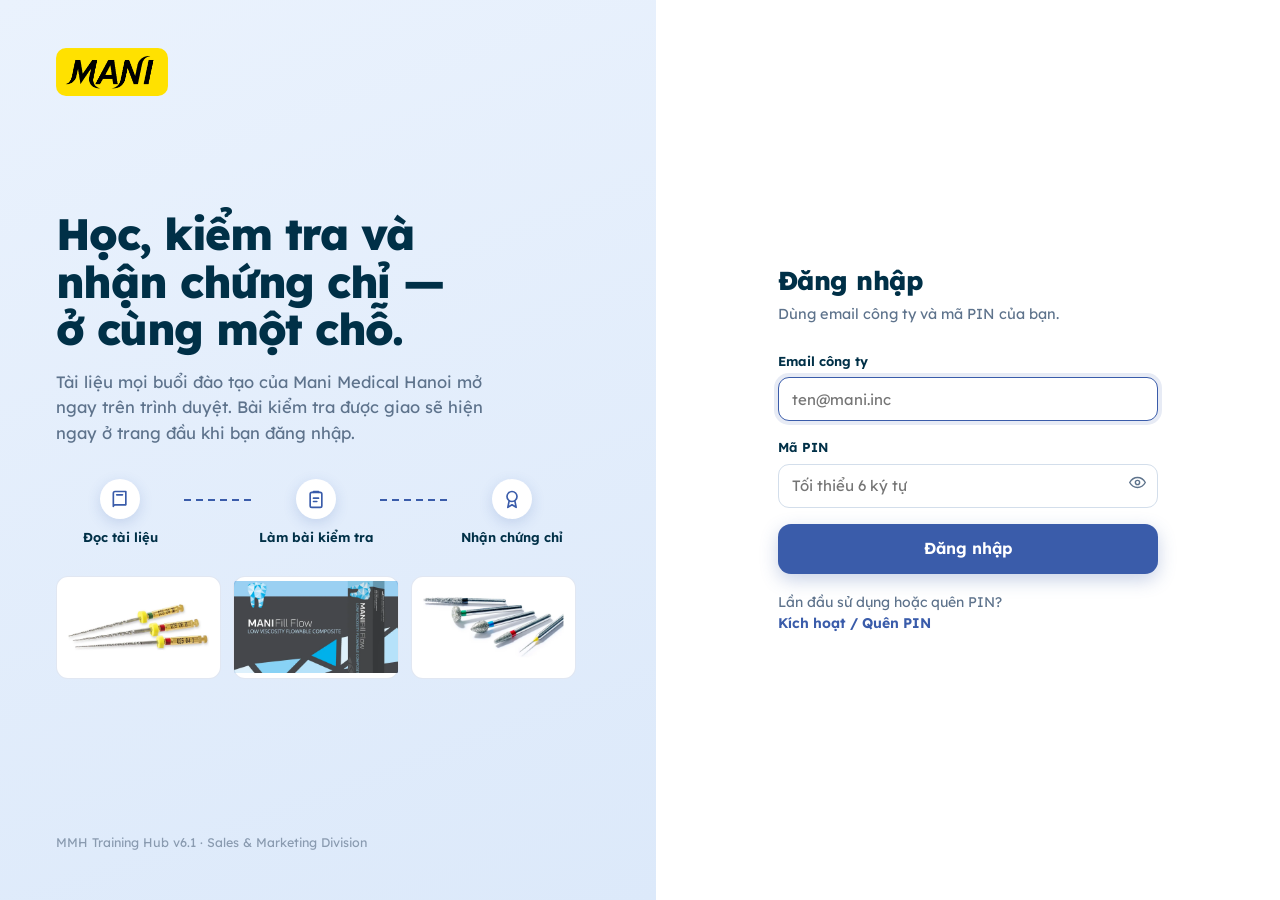
==== commit 1a24ffec: "Training Hub v6.1: Admin học xong được cấp chứng chỉ (chỉ trainer của chính khoá không nhận) · trạng" ====
--- a/index.html
+++ b/index.html
@@ -970,7 +970,7 @@
    → Edit → New version giữ nguyên URL cũ, nên thường KHÔNG phải sửa).
    ========================================================================== */
 const API_URL = "https://script.google.com/macros/s/AKfycbwsX4cQEoH4LNlmcNfe8qWIM9K6EiDEXy7PjhP9bHY2citL6xHn5L1unsAlQJHyL9EP/exec";
-const APP_VERSION = '6.0';
+const APP_VERSION = '6.1';
 window.MIN_SERVER = '3.25';   // ★ v4.0: bản backend tối thiểu app cần (số phiên bản app và máy chủ không còn đi cùng nhau)
 const LOGO = '[data-uri]';
 document.querySelectorAll('.logoimg').forEach(i => i.src = LOGO);
@@ -5185,7 +5185,7 @@
   const certAsked = new Set();
   function backfillCert(s){
     const m = filesOf(s.sid);
-    if (!m || s.myCert || certAsked.has(s.sid) || realPct(s) !== 100 || canEdit(s) || (s.hasQuiz && s.quizActive && s.questionCount > 0)) return;   // ★ v6.0: khoá có bài KT ⇒ chứng chỉ theo bài, không gửi lại tiến độ
+    if (!m || s.myCert || certAsked.has(s.sid) || realPct(s) !== 100 || (s.iTrain === undefined ? canEdit(s) : s.iTrain) || (s.hasQuiz && s.quizActive && s.questionCount > 0)) return;   // ★ v6.0: khoá có bài KT ⇒ chứng chỉ theo bài, không gửi lại tiến độ
     certAsked.add(s.sid);
     const f = m.files[m.files.length - 1];
     post('trackProgress', {sid: s.sid, fileId: f.id, fileName: f.name, open: 1, page: 100, total: 100, done: 1}, {timeout: 90000, retry: 1})
@@ -5197,7 +5197,7 @@
       const s = findS(c.dataset.h.slice(4).split('?')[0]); if (!s) return;
       const p = realPct(s), sp = c.querySelector('.pr span'), bar = c.querySelector('.pr i');
       if (p === null) { if (sp && /%$/.test(sp.textContent)) { sp.textContent = 'Đang học'; if (bar) bar.style.width = '35%'; } }
-      else { if (sp) sp.textContent = p >= 100 ? (s.myCert ? 'Hoàn thành' : (s.hasQuiz && s.quizActive && s.questionCount > 0 && !s.myPass) ? 'Học xong · làm bài kiểm tra' : canEdit(s) ? 'Học xong · trainer không nhận chứng chỉ' : '100% · chờ cấp chứng chỉ') : p + '%'; if (bar) bar.style.width = p + '%'; backfillCert(s); }
+      else { if (sp) sp.textContent = p >= 100 ? (s.myCert ? 'Hoàn thành' : (s.hasQuiz && s.quizActive && s.questionCount > 0 && !s.myPass) ? 'Học xong · làm bài kiểm tra' : (s.iTrain === undefined ? canEdit(s) : s.iTrain) ? 'Học xong · trainer không nhận chứng chỉ' : '100% · chờ cấp chứng chỉ') : p + '%'; if (bar) bar.style.width = p + '%'; backfillCert(s); }
     });
     const cont = (root || document).querySelector('.v4-cont[data-sid]');
     if (cont) {
@@ -6054,21 +6054,21 @@
 function trNote(){
   const sid = curSid(); if (!sid) return;
   const s0 = findS(sid); if (!s0 || s0.myCert) return;
-  if (!(typeof canEdit === 'function' && canEdit(s0)) || S.test) return;
+  if (!(s0.iTrain === undefined ? (typeof canEdit === 'function' && canEdit(s0)) : s0.iTrain) || S.test) return;   /* ★ v6.1: chỉ trainer của chính khoá */
   const on = alOn(sid);
   document.querySelectorAll('.v4-li.ce small, .crs-st.crt small').forEach(el => {
     if (el.dataset.al === String(on)) return;
     el.dataset.al = String(on);
     el.innerHTML = on
       ? 'Đang <b>học thử như học viên</b> — học xong toàn bộ bài là được cấp chứng chỉ thật + email. <a href="#" class="al-tg" style="color:var(--blue);font-weight:700">Tắt</a>'
-      : 'Bạn là trainer / Admin của khoá nên không tính tiến độ và không nhận chứng chỉ. <a href="#" class="al-tg" style="color:var(--blue);font-weight:700">Học thử như học viên</a>';
+      : 'Bạn là trainer của khoá nên không nhận chứng chỉ. <a href="#" class="al-tg" style="color:var(--blue);font-weight:700">Học thử như học viên</a>';
   });
 }
 /* ★ v4.9 — nút NHẬN CHỨNG CHỈ (máy chủ v3.29 claimCert): đã học xong ⇒ tạo chứng chỉ + email; đã có ⇒ gửi lại email */
 function certBtn(){
   const sid = curSid(); if (!sid) return;
   const s0 = findS(sid); if (!s0) return;
-  const trainer = typeof canEdit === 'function' && canEdit(s0) && !S.test;
+  const trainer = (s0.iTrain === undefined ? (typeof canEdit === 'function' && canEdit(s0)) : s0.iTrain) && !S.test;   /* ★ v6.1 */
   if (trainer && !alOn(sid)) { document.querySelectorAll('.v49-cb').forEach(b => b.remove()); return; }
   document.querySelectorAll('.v4-li.ce, .crs-st.crt').forEach(row => {
     const want = s0.myCert ? 'Gửi lại chứng chỉ qua email' : 'Nhận chứng chỉ';
@@ -7625,9 +7625,11 @@
    2) Luật hoàn thành: khoá có bài kiểm tra mà học viên nộp bài CHƯA ĐẠT không còn hiện "Hoàn thành" (sửa trong V4.stateOf / realPct).
    ========================================================================== */
 (function(){
-  window.MIN_SERVER = '3.35';
+  window.MIN_SERVER = '3.35';   /* v6.1: máy chủ 3.36 trả iTrain — chỉ trainer của chính khoá không nhận chứng chỉ, Admin học xong được cấp */
   S.lib = 0;
   try { S.lib = +(JSON.parse(localStorage.getItem('mmh_hub_lib') || '0')) || 0; } catch (e) {}
+  /* boot có thể đã xong trước khi khối này được nạp (trang dài) ⇒ đọc thêm từ bản lưu khởi động */
+  try { const c = JSON.parse(localStorage.getItem(bootKey()) || 'null'); if (c && c.data && 'lib' in c.data) S.lib = +c.data.lib || 0; } catch (e) {}
   const _ab = applyBoot;
   applyBoot = function(r){ const x = _ab.apply(this, arguments); if (r && 'lib' in r) { S.lib = +r.lib || 0; try { localStorage.setItem('mmh_hub_lib', String(S.lib)); } catch (e) {} } return x; };
   const CAT = [['', 'Tất cả'], ['Product', 'Sản phẩm'], ['Knowledge', 'Kiến thức chuyên môn'], ['Skill', 'Kỹ năng']];
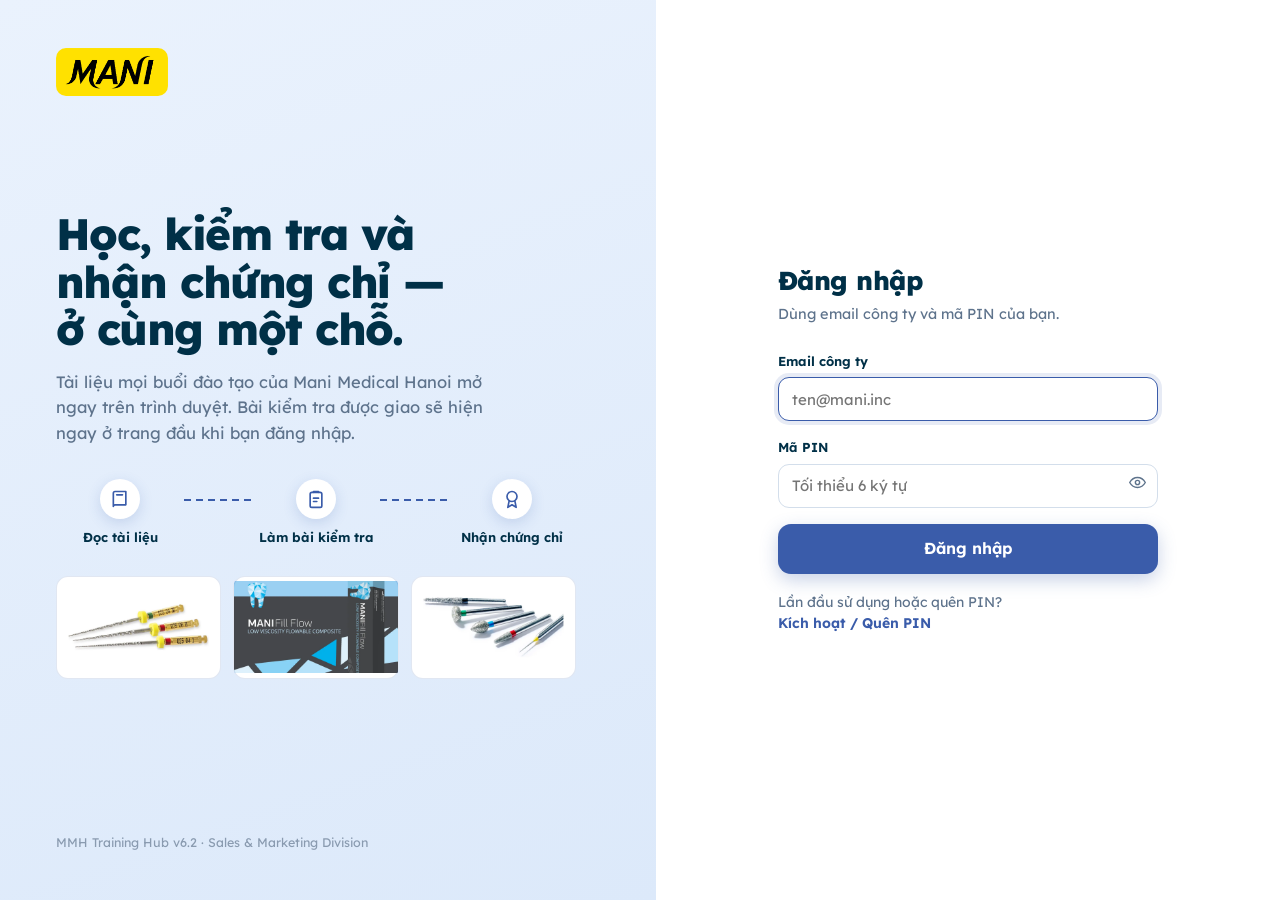
==== commit b5c28388: "Training Hub v6.2: form buổi đào tạo — kết quả bài kiểm tra không còn bắt buộc khi chuyển Đã diễn ra" ====
--- a/index.html
+++ b/index.html
@@ -970,7 +970,7 @@
    → Edit → New version giữ nguyên URL cũ, nên thường KHÔNG phải sửa).
    ========================================================================== */
 const API_URL = "https://script.google.com/macros/s/AKfycbwsX4cQEoH4LNlmcNfe8qWIM9K6EiDEXy7PjhP9bHY2citL6xHn5L1unsAlQJHyL9EP/exec";
-const APP_VERSION = '6.1';
+const APP_VERSION = '6.2';
 window.MIN_SERVER = '3.25';   // ★ v4.0: bản backend tối thiểu app cần (số phiên bản app và máy chủ không còn đi cùng nhau)
 const LOGO = '[data-uri]';
 document.querySelectorAll('.logoimg').forEach(i => i.src = LOGO);
@@ -6448,7 +6448,7 @@
     VM.open = async function(sid){ await _vm.apply(this, arguments); const nb = document.querySelector('.modal .note-box div'); if (nb) nb.innerHTML = 'Học viên xem video ngay trong app, phải xem <b>≥ 70%</b> mỗi video (không tua qua phần chưa xem). Khoá có <b>bài kiểm tra</b>: xem đủ video ⇒ mở bài, đạt điểm ⇒ chứng chỉ. Khoá không có bài: học xong toàn bộ ⇒ chứng chỉ.'; };
   }
 
-  /* ---------- form buổi đào tạo: link + kết quả bài kiểm tra (bắt buộc khi Đã diễn ra) ---------- */
+  /* ---------- form buổi đào tạo: link + kết quả bài kiểm tra (v6.2: không bắt buộc khi Đã diễn ra) ---------- */
   let AS = null;
   const _sf = sessionForm;
   sessionForm = function(sid){
@@ -6464,10 +6464,10 @@
     const hint = () => {
       const st = $('sfStatus').value, ty = String($('sfType').value || ''), exempt = /coaching|external/i.test(ty);
       const box = $('sfAsBox'), empty = !$('sfAsRes').value.trim();
-      box.classList.toggle('need', st === 'Completed' && !exempt && empty && !(q && q.hasQuiz));
+      box.classList.remove('need');   /* v6.2: kết quả bài kiểm tra không bắt buộc */
       $('sfAsHint').innerHTML = exempt ? 'Coaching / External: không bắt buộc kết quả bài kiểm tra.'
         : q && q.hasQuiz ? 'Buổi có bài kiểm tra trên Hub: kết quả <b>tự điền</b> khi học viên nộp bài, bảng kết quả + chứng chỉ được lưu vào thư mục đào tạo của buổi.'
-        : '<b>Bắt buộc</b> khi chuyển <b>Đã diễn ra</b>: nhập kết quả bài kiểm tra, hoặc soạn bài kiểm tra trên Hub để học viên làm (kết quả tự điền).';
+        : 'Không bắt buộc: nhập kết quả nếu có, hoặc soạn bài kiểm tra trên Hub để học viên làm (kết quả tự điền).';
     };
     ['sfStatus', 'sfType'].forEach(id => $(id).addEventListener('change', hint)); $('sfAsRes').addEventListener('input', hint); hint();
     const m = Modal.top(); if (m) { const _c = m.onClose; m.onClose = () => { AS = null; if (_c) _c(); }; }
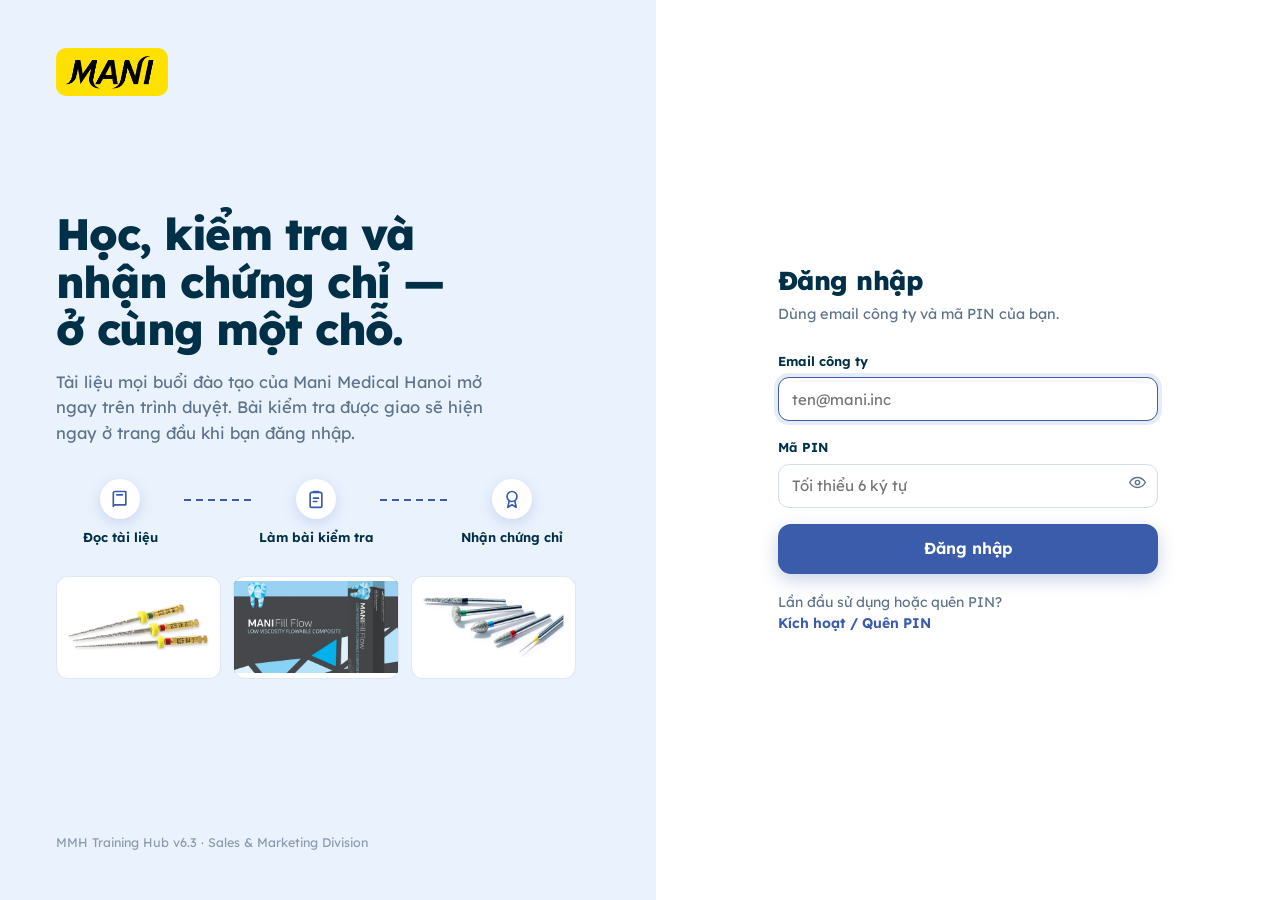
==== commit 65398b58: "Training Hub v6.3: giao diện gọn hơn (không kiểu AI) + thông báo Có gì mới - Bìa khoá SOP / kỹ năng " ====
--- a/index.html
+++ b/index.html
@@ -147,7 +147,7 @@
 .ruler.ok>i{background:var(--ok)} .ruler.thin{height:5px}
 
 /* ---------- skeleton ---------- */
-.sk{background:linear-gradient(90deg,#E9EFF6 25%,#F4F7FB 37%,#E9EFF6 63%);background-size:400% 100%;animation:sk 1.3s infinite;border-radius:8px}
+.sk{background:linear-gradient(90deg,#E9EFF6 25%,#F4F7FB 37%,#E9EFF6 63%);background-size:400% 100%;animation:sk 1.3s infinite;border-radius:8px} /* design-lint: ok, khung xương đang tải */
 @keyframes sk{0%{background-position:100% 0}100%{background-position:0 0}}
 .spin{width:22px;height:22px;border:2.5px solid var(--lb);border-top-color:var(--blue);border-radius:50%;animation:rot .75s linear infinite;display:inline-block}
 @keyframes rot{to{transform:rotate(360deg)}}
@@ -167,7 +167,7 @@
    AUTH
    ========================================================================== */
 .auth{min-height:100vh;display:grid;grid-template-columns:1.05fr 1fr}
-.auth-art{background:linear-gradient(160deg,#EAF2FD 0%,#DCE9FA 100%);padding:48px 56px;display:flex;flex-direction:column;position:relative;overflow:hidden}
+.auth-art{background:#EAF2FD;padding:48px 56px;display:flex;flex-direction:column;position:relative;overflow:hidden}
 .auth-art .logo{width:112px;border-radius:10px}
 .auth-art h1{font-size:44px;font-weight:800;letter-spacing:-.035em;line-height:1.08;margin-top:auto;max-width:540px;text-wrap:balance}
 .auth-art p{font-size:16.5px;color:var(--muted);margin-top:16px;max-width:460px}
@@ -970,7 +970,7 @@
    → Edit → New version giữ nguyên URL cũ, nên thường KHÔNG phải sửa).
    ========================================================================== */
 const API_URL = "https://script.google.com/macros/s/AKfycbwsX4cQEoH4LNlmcNfe8qWIM9K6EiDEXy7PjhP9bHY2citL6xHn5L1unsAlQJHyL9EP/exec";
-const APP_VERSION = '6.2';
+const APP_VERSION = '6.3';
 window.MIN_SERVER = '3.25';   // ★ v4.0: bản backend tối thiểu app cần (số phiên bản app và máy chủ không còn đi cùng nhau)
 const LOGO = '[data-uri]';
 document.querySelectorAll('.logoimg').forEach(i => i.src = LOGO);
@@ -991,6 +991,7 @@
 
 /* ---------- ICONS ---------- */
 const ICON = {
+  pause:'<path d="M9 5v14M15 5v14"/>',
   home:'<path d="M3 10.5L12 3l9 7.5V20a1 1 0 01-1 1h-5v-6H9v6H4a1 1 0 01-1-1z"/>',
   book:'<path d="M4 5a2 2 0 012-2h13v16H6a2 2 0 00-2 2zM4 5v16M8 7h7"/>',
   cal:'<rect x="3" y="5" width="18" height="16" rx="2"/><path d="M16 3v4M8 3v4M3 10h18"/>',
@@ -1190,7 +1191,7 @@
   const v = S.serverV;
   if (!v || verNum(v) >= verNum(window.MIN_SERVER || APP_VERSION)) { el.innerHTML = ''; el.className = ''; return; }   // ★ v4.0: so với bản máy chủ tối thiểu (app 4.x ↔ máy chủ 3.21+)
   el.className = 'verbar';
-  el.innerHTML = `${ic('alert')}<span>Giao diện đang là <b>v${esc(APP_VERSION)}</b> nhưng máy chủ vẫn chạy <b>v${esc(v)}</b> — các tính năng mới (mở PPTX/DOCX, xem slide lớn…) sẽ lỗi. Admin: Apps Script → dán Code.gs mới → <b>Deploy → Manage deployments → Edit → Version: New version → Deploy</b>.</span><button class="btn btn-ghost btn-sm" data-a="netDiag">Kiểm tra</button>`;
+  el.innerHTML = `${ic('alert')}<span>Máy chủ Training Hub đang chạy bản cũ (<b>v${esc(v)}</b>), một vài tính năng mới có thể chưa dùng được.${S.user && S.user.isAdmin ? ` Admin: xem workflow <b>Deploy backend</b> của kho mmh-backend (backend <b>training</b>), app cần tối thiểu v${esc(window.MIN_SERVER || '')}.` : ''}</span><button class="btn btn-ghost btn-sm" data-a="netDiag">Kiểm tra kết nối</button>`;
 }
 function handleResp(r){
   if (r && r._v) noteServerVersion(r._v);
@@ -1733,7 +1734,7 @@
       else if (s.status === 'Plan' && !s.hasFolder && daysTo(s.date) != null && daysTo(s.date) <= 14) flags.push({s, t: 'Chưa có tài liệu', a: 'go', h: '#/s/' + s.sid + '?tab=materials', l: 'Tải lên'});
     });
     const withQ = own.filter(s => s.status === 'Completed' && s.hasQuiz).length, comp = own.filter(s => s.status === 'Completed').length;
-    if (own.length) trainerBox = `<section class="sec"><div class="sec-h"><h2>Buổi bạn phụ trách</h2><span class="muted small">${withQ}/${comp} buổi đã diễn ra có bài kiểm tra</span><div class="sp"></div><a href="#/manage">Quản lý đào tạo →</a></div>
+    if (own.length) trainerBox = `<section class="sec"><div class="sec-h"><h2>Buổi bạn phụ trách</h2><span class="muted small">${withQ}/${comp} buổi đã diễn ra có bài kiểm tra</span><div class="sp"></div><a href="#/manage">Quản lý đào tạo</a></div>
       <div class="panel"><div class="panel-b trainer-box">${flags.length ? flags.slice(0, 6).map(f => `<div class="it">${catTag(f.s.category)}<div class="t"><b class="clamp1">${esc(f.s.topic)}</b><span class="flag">${ic('alert')}${esc(f.t)}</span></div>
         <button class="btn btn-soft btn-sm" data-a="${f.a}" data-sid="${esc(f.s.sid)}" ${f.k ? `data-k="${f.k}"` : ''} ${f.h ? `data-h="${esc(f.h)}"` : ''}>${esc(f.l)}</button></div>`).join('')
         : `<div class="empty" style="padding:22px">${ic('check')}<b>Mọi buổi đều đã đủ tài liệu và bài kiểm tra</b></div>`}
@@ -1750,12 +1751,12 @@
       : `<div class="alldone"><div class="ic">${ic('check')}</div><div><b style="color:var(--navy);font-size:15.5px">Bạn đã hoàn thành mọi bài kiểm tra đang mở.</b><div class="muted small">Bài kiểm tra mới sẽ hiện ở đây kèm thông báo và email khi trainer phát hành.</div></div></div>`}
     </section>
     <div class="home-grid sec">
-      <section><div class="sec-h"><h2>Hành trình học tập</h2><div class="sp"></div><a href="#/library">Tất cả bài đào tạo →</a></div>
+      <section><div class="sec-h"><h2>Hành trình học tập</h2><div class="sp"></div><a href="#/library">Tất cả bài đào tạo</a></div>
         ${journey.length ? `<div class="journey">${journey.map(s => `<div class="jrow" data-a="go" data-h="#/s/${esc(s.sid)}"><div style="min-width:0">${catTag(s.category)}<h4 class="clamp2">${esc(s.topic)}</h4><div class="m">${esc(s.dateText)} · ${esc(s.trainer)}</div></div>${pathHtml(journeyOf(s))}</div>`).join('')}</div>`
           : `<div class="panel">${emptyBox('book', 'Chưa có bài đào tạo nào được giao cho bạn', 'Xem toàn bộ chương trình trong Thư viện đào tạo.', `<button class="btn btn-soft" data-a="go" data-h="#/library">Mở thư viện</button>`)}</div>`}
       </section>
       <section>
-        <div class="sec-h" style="margin-top:0"><h2>Sắp diễn ra</h2><div class="sp"></div><a href="#/calendar">Lịch →</a></div>
+        <div class="sec-h" style="margin-top:0"><h2>Sắp diễn ra</h2><div class="sp"></div><a href="#/calendar">Lịch</a></div>
         <div class="panel"><div class="panel-b agenda" style="padding-top:8px;padding-bottom:8px">${upMine.length ? upMine.map(s => { const d = parseISO(s.date); const n = daysTo(s.date);
           return `<div class="it" data-a="go" data-h="#/s/${esc(s.sid)}"><div class="dblock ${n === 0 ? 'today' : ''}"><b>${d.getDate()}</b><span>Th${d.getMonth() + 1}</span></div><div style="min-width:0;flex:1"><h4 class="clamp2">${esc(s.topic)}</h4><div class="m">${n === 0 ? '<b style="color:var(--blue)">Hôm nay</b> · ' : n === 1 ? 'Ngày mai · ' : ''}${s.timeFrom ? esc(s.timeFrom + (s.timeTo ? '–' + s.timeTo : '')) + ' · ' : ''}${esc(s.trainer)}</div></div>${n === 0 && s.meetingLink ? `<a class="btn btn-primary btn-sm" href="${esc(s.meetingLink)}" target="_blank" rel="noopener">Vào họp</a>` : ''}</div>`; }).join('')
           : `<div class="empty" style="padding:24px">${ic('cal')}<b>Chưa có lịch sắp tới</b></div>`}</div></div>
@@ -2796,11 +2797,11 @@
     const gateOk = !this.required(sid) || st.passed;
     if (Reader.st) { Reader.st.onQuiz = true; }
     let body;
-    if (!q.hasQuiz) body = `<div class="crs-card">${ic('check', 'big ok')}<h2 class="h-lg">Bạn đã học xong tài liệu</h2><p class="muted">Buổi đào tạo này chưa có bài kiểm tra. Khi trainer phát hành, bạn sẽ nhận thông báo 🔔 và email.</p><button class="btn btn-primary" data-a="rdClose">Về trang buổi đào tạo</button></div>`;
+    if (!q.hasQuiz) body = `<div class="crs-card">${ic('check', 'big ok')}<h2 class="h-lg">Bạn đã học xong tài liệu</h2><p class="muted">Buổi đào tạo này chưa có bài kiểm tra. Khi trainer phát hành, bạn sẽ nhận thông báo trong Hub và email.</p><button class="btn btn-primary" data-a="rdClose">Về trang buổi đào tạo</button></div>`;
     else if (q.passed) body = `<div class="crs-card">${ic('award', 'big ok')}<h2 class="h-lg">Bạn đã hoàn thành khoá học</h2><p class="muted">Điểm cao nhất ${q.best ? pts(q.best.percent) + '/100 điểm' : ''}. Chứng chỉ đã được gửi vào email của bạn.</p>${s.myCert ? `<a class="btn btn-primary" href="${esc(s.myCert)}" target="_blank" rel="noopener">${ic('award')}Xem chứng chỉ</a>` : ''}</div>`;
     else if (!gateOk) body = `<div class="crs-card">${ic('lock', 'big')}<h2 class="h-lg">Còn ${st.total - st.done} tài liệu cần học</h2><p class="muted">Học xong toàn bộ tài liệu bắt buộc để mở bài kiểm tra.</p>
         <div class="crs-miss">${this.files(sid).filter(x => !this.optional(sid).has(x.id) && !this.done(sid, x.id)).map(x => `<button class="resume" data-a="crsGo" data-sid="${esc(sid)}" data-fid="${esc(x.id)}">${ftype(x.kind)}<div class="t"><b class="clamp1">${esc(x.name)}</b><span>${esc(x.path || 'Tài liệu chính')}</span></div>${ic('right')}</button>`).join('')}</div></div>`;
-    else if (!q.active) body = `<div class="crs-card">${ic('clock', 'big')}<h2 class="h-lg">Bài kiểm tra chưa mở</h2><p class="muted">Bạn đã học xong tài liệu. Khi trainer mở bài, bạn sẽ nhận thông báo 🔔 và email.</p><button class="btn btn-line" data-a="rdClose">Đóng</button></div>`;
+    else if (!q.active) body = `<div class="crs-card">${ic('clock', 'big')}<h2 class="h-lg">Bài kiểm tra chưa mở</h2><p class="muted">Bạn đã học xong tài liệu. Khi trainer mở bài, bạn sẽ nhận thông báo trong Hub và email.</p><button class="btn btn-line" data-a="rdClose">Đóng</button></div>`;
     else if (!q.available) body = `<div class="crs-card">${ic('info', 'big')}<h2 class="h-lg">Chưa làm được bài kiểm tra</h2><p class="muted">${esc(q.reason || '')}</p><button class="btn btn-line" data-a="rdClose">Đóng</button></div>`;
     else body = `<div class="crs-card">${ic('check', 'big ok')}<h2 class="h-lg">Bạn đã học xong ${st.done}/${st.total} tài liệu</h2><p class="muted">Bước tiếp theo: bài kiểm tra ${q.totalQuestions} câu trong ${q.durationMin} phút, đạt từ ${q.passScore}/100 điểm sẽ nhận chứng chỉ ngay.${q.deadline ? ' Hạn hoàn thành ' + dmy(q.deadline) + '.' : ''}</p>
         <div class="qfacts" style="justify-content:center;margin:6px 0 22px"><div><b>${q.totalQuestions}</b>câu hỏi</div><div><b>${q.durationMin}'</b>thời gian</div><div><b>${q.passScore}</b>điểm đạt /100</div><div><b>${Math.max(0, q.maxAttempts - q.attempts)}</b>lượt còn lại</div></div>
@@ -3273,7 +3274,7 @@
         <div class="field"><label>Tiêu đề</label><input class="inp" id="emSubj" placeholder="Để trống = tiêu đề mặc định"></div>
         ${hasQuiz ? `<div class="field" id="emDlBox"><label>Hạn làm bài kiểm tra</label><input class="inp" type="date" id="emDl" value="${esc(st.deadline)}"><div class="hint">Lưu luôn vào bài kiểm tra; hệ thống tự nhắc trước hạn 1 ngày.</div></div>` : ''}
         <div class="field"><label>Lời nhắn thêm</label><textarea class="inp" id="emNote" rows="3" placeholder="VD: Anh/chị ôn lại phần SKU chủ lực trước khi làm bài nhé."></textarea></div>
-        <div class="note-box">${ic('info')}<div>Email gửi qua hộp thư hệ thống, <b>hiển thị tên bạn</b>; học viên bấm Trả lời sẽ gửi thẳng về <b>${esc(S.user.email)}</b>. Muốn gửi từ chính hộp thư của bạn: bấm <b>Soạn bằng Gmail</b>. Học viên đồng thời nhận thông báo 🔔 trong Hub.</div></div>
+        <div class="note-box">${ic('info')}<div>Email gửi qua hộp thư hệ thống, <b>hiển thị tên bạn</b>; học viên bấm Trả lời sẽ gửi thẳng về <b>${esc(S.user.email)}</b>. Muốn gửi từ chính hộp thư của bạn: bấm <b>Soạn bằng Gmail</b>. Học viên đồng thời nhận thông báo trong Hub.</div></div>
       </div><div class="em-prev"><div class="ph" id="emPh">Xem trước email</div><iframe id="emFrame" title="Xem trước email"></iframe></div></div>`,
       foot: `<button class="btn btn-line" id="emCopy">${ic('copy')}Sao chép nội dung</button><button class="btn btn-line" id="emGmail">${ic('ext')}Soạn bằng Gmail</button><div class="sp"></div><button class="btn btn-primary" id="emSend">${ic('send')}Gửi qua hệ thống</button>`});
     this.bind(); this.draw(); this.preview();
@@ -3332,7 +3333,7 @@
     const cc = st.cc.concat(st.ccMe ? [] : []);
     const url = 'https://mail.google.com/mail/?view=cm&fs=1&to=' + encodeURIComponent(st.to.join(',')) + (cc.length ? '&cc=' + encodeURIComponent(cc.join(',')) : '') + '&su=' + encodeURIComponent(this.last.subject) + '&body=' + encodeURIComponent(this.last.text);
     window.open(url, '_blank', 'noopener');
-    toast('Đã mở Gmail. Lưu ý: gửi theo cách này sẽ không tạo thông báo 🔔 trong Hub.', '', {label: 'Tạo thông báo', fn: async () => { try { const r = await post('announce', {sid: st.sid, type: st.kind === 'pre' ? 'invite' : st.kind === 'reminder' ? 'reminder' : 'quiz', recipients: st.to, title: this.last.subject.replace(/^\[MMH Training\]\s*/, ''), message: 'Từ ' + S.user.name}); ok(r.message); } catch (e) { err(e.message); } }});
+    toast('Đã mở Gmail. Lưu ý: gửi theo cách này sẽ không tạo thông báo trong Hub.', '', {label: 'Tạo thông báo', fn: async () => { try { const r = await post('announce', {sid: st.sid, type: st.kind === 'pre' ? 'invite' : st.kind === 'reminder' ? 'reminder' : 'quiz', recipients: st.to, title: this.last.subject.replace(/^\[MMH Training\]\s*/, ''), message: 'Từ ' + S.user.name}); ok(r.message); } catch (e) { err(e.message); } }});
   }
 };
 
@@ -3556,7 +3557,7 @@
       ${pending.length ? `<div class="pend-list">${pending.map(pCard).join('')}</div>` : `<div class="alldone"><div class="ic">${ic('check')}</div><div><b style="color:var(--navy);font-size:15.5px">Bạn không còn bài đào tạo nào cần hoàn thành.</b><div class="muted small">Bài mới sẽ hiện ở đây, kèm thông báo và email nhắc mỗi thứ Hai.</div></div></div>`}</section>
     <div class="home-grid sec">
       <section><div class="sec-h"><h2>Chứng chỉ đã đạt</h2></div><div id="certBox">${skel(2)}</div></section>
-      <section><div class="sec-h" style="margin-top:0"><h2>Thông báo</h2><div class="sp"></div><button class="more" data-a="noti">Tất cả →</button></div><div class="panel"><div id="certNoti" style="padding:4px 0">${skel(2)}</div></div></section>
+      <section><div class="sec-h" style="margin-top:0"><h2>Thông báo</h2><div class="sp"></div><button class="more" data-a="noti">Tất cả</button></div><div class="panel"><div id="certNoti" style="padding:4px 0">${skel(2)}</div></div></section>
     </div>`;
   get('notifications', {}).then(r => {
     if (!$('certNoti')) return;
@@ -3910,7 +3911,7 @@
 .vm-it .x small{color:var(--muted);font-size:12px;overflow:hidden;text-overflow:ellipsis;white-space:nowrap}
 .vm-cat{display:flex;flex-direction:column;gap:6px;margin-top:6px}
 .vm-cat .vm-it{cursor:default}
-.vm-sec{font-size:12px;font-weight:600;letter-spacing:.04em;text-transform:uppercase;color:var(--muted);margin:16px 0 8px}
+.vm-sec{font-size:12px;font-weight:600;color:var(--muted);margin:16px 0 8px}
 .qx-list{max-height:46vh;overflow:auto;border:1px solid var(--line);border-radius:10px;padding:4px 12px;margin-top:10px}
 .qx-q{padding:10px 0;border-bottom:1px solid var(--line);font-size:13.5px}
 .qx-q:last-child{border-bottom:0}
@@ -4375,7 +4376,7 @@
 .h-h2{margin:0;font-size:28px;font-weight:600;color:var(--h-navy)}
 .h-h3{margin:0;font-size:20px;font-weight:600;color:var(--h-navy)}
 .h-sub{margin:6px 0 0;font-size:15px;color:var(--h-mu)}
-.h-kick{font-size:13px;color:var(--h-blue);font-weight:600;text-transform:uppercase;letter-spacing:.8px}
+.h-kick{font-size:13px;color:var(--h-blue);font-weight:600;}
 .h-btn{display:inline-flex;align-items:center;justify-content:center;gap:10px;height:52px;padding:0 24px;border-radius:14px;font-weight:600;font-size:16px;white-space:nowrap;transition:transform .15s,box-shadow .2s,background .2s;cursor:pointer}
 .h-btn svg{width:18px;height:18px}
 .h-btn:active{transform:translateY(1px)}
@@ -4414,7 +4415,7 @@
 .v4-player .tt b{color:#fff}
 .v4-hero .in{max-width:1320px;margin:0 auto;padding:56px 24px 64px;display:flex;flex-wrap:wrap;align-items:center;gap:40px}
 .v4-hero .txt{flex:1 1 460px;min-width:0;display:flex;flex-direction:column;gap:22px}
-.v4-hero .tag{align-self:flex-start;font-size:13px;font-weight:500;letter-spacing:1.4px;text-transform:uppercase;color:var(--h-lb);border:1px solid rgba(207,226,243,.4);border-radius:999px;padding:6px 14px}
+.v4-hero .tag{align-self:flex-start;font-size:13px;font-weight:500;color:var(--h-lb);border:1px solid rgba(207,226,243,.4);border-radius:999px;padding:6px 14px}
 .v4-hero p{margin:0;font-size:18px;line-height:1.6;color:var(--h-lb);max-width:520px}
 .v4-hero .acts{display:flex;flex-wrap:wrap;gap:12px}
 .v4-stats{display:grid;grid-template-columns:repeat(3,minmax(0,1fr));gap:12px;max-width:520px;margin-top:8px}
@@ -4422,7 +4423,7 @@
 .v4-stats b{display:block;font-size:26px;font-weight:600}
 .v4-stats span{font-size:13px;color:var(--h-lb)}
 .v4-stage{flex:1 1 420px;min-width:0;height:440px;position:relative;perspective:1100px}
-.v4-stage .glow{position:absolute;inset:40px;border-radius:50%;background:radial-gradient(circle at 50% 50%,rgba(58,92,170,.55),rgba(0,48,71,0) 65%)}
+.v4-stage .glow{display:none}
 .v4-stage .orbits{position:absolute;left:50%;top:50%;width:360px;height:360px;margin:-180px 0 0 -180px;transform-style:preserve-3d}
 .v4-stage .orbits i{position:absolute;inset:0;border:1.5px solid rgba(207,226,243,.45);border-radius:50%;animation:v4orbit 22s linear infinite}
 .v4-stage .orbits i+i{inset:40px;border:1px dashed rgba(207,226,243,.3);animation:v4orbit 34s linear infinite reverse}
@@ -4435,7 +4436,7 @@
 .v4-fl.a>div{width:200px}
 .v4-fl.b{right:0;bottom:60px;animation:v4fb 7s ease-in-out infinite}
 .v4-fl.b>div{display:flex;gap:12px;align-items:center}
-.v4-fl .k{font-size:12px;color:var(--h-blue);font-weight:600;text-transform:uppercase;letter-spacing:.8px}
+.v4-fl .k{font-size:12px;color:var(--h-blue);font-weight:600;}
 .v4-fl .t{font-size:15px;font-weight:600;margin-top:4px;line-height:1.3;display:-webkit-box;-webkit-line-clamp:2;-webkit-box-orient:vertical;overflow:hidden}
 .v4-fl .bar{height:6px;background:var(--h-pale);border-radius:6px;margin-top:10px}.v4-fl .bar i{display:block;height:6px;background:var(--h-blue);border-radius:6px}
 .v4-fl .ic{width:40px;height:40px;border-radius:12px;background:var(--h-lb);display:grid;place-items:center;flex:none}
@@ -4448,7 +4449,7 @@
 /* ---------- thẻ "Tiếp tục học" ---------- */
 .v4-cont{display:flex;flex-wrap:wrap;align-items:center;gap:20px;background:#fff;border-radius:20px;padding:18px;margin-top:-32px;position:relative;z-index:1;box-shadow:0 10px 30px rgba(0,48,71,.10);cursor:pointer}
 .v4-cont .th{width:200px;height:112px;border-radius:14px;background:var(--h-navy) center/cover;position:relative;flex:0 0 auto;overflow:hidden}
-.v4-cont .th::before{content:"";position:absolute;inset:0;background:radial-gradient(circle at 70% 30%,rgba(58,92,170,.6),rgba(0,48,71,.55) 70%)}
+.v4-cont .th::before{content:"";position:absolute;inset:0;background:rgba(0,48,71,.45)}
 .v4-cont .th .pl{position:absolute;left:50%;top:50%;width:46px;height:46px;margin:-23px 0 0 -23px;border-radius:50%;background:rgba(255,255,255,.95);display:grid;place-items:center}
 .v4-cont .th .pl svg{width:18px;height:18px;color:var(--h-navy)}
 .v4-cont .th small{position:absolute;right:8px;bottom:8px;font-size:12px;background:rgba(0,0,0,.55);color:#fff;border-radius:6px;padding:2px 6px}
@@ -4508,8 +4509,8 @@
 .v4-lhead .pg{display:flex;align-items:center;gap:10px;width:260px}.v4-lhead .pg div{flex:1;height:8px;background:var(--h-pale);border-radius:8px;overflow:hidden}.v4-lhead .pg i{display:block;height:8px;background:var(--h-blue)}.v4-lhead .pg span{font-size:14px;color:var(--h-mu);white-space:nowrap}
 .v4-lbody{max-width:1320px;margin:0 auto;padding:24px;display:grid;grid-template-columns:1fr 340px;gap:24px;align-items:start}
 .v4-player{position:relative;border-radius:24px;overflow:hidden;background:var(--h-navy) center/cover;aspect-ratio:16/9;box-shadow:0 20px 50px rgba(0,48,71,.2);cursor:pointer}
-.v4-player::before{content:"";position:absolute;inset:0;background:radial-gradient(circle at 70% 35%,rgba(58,92,170,.45),rgba(0,20,32,.78) 75%)}
-.v4-player .kk{position:absolute;left:28px;top:26px;font-size:13px;letter-spacing:1.4px;text-transform:uppercase;color:var(--h-lb)}
+.v4-player::before{content:"";position:absolute;inset:0;background:linear-gradient(0deg,rgba(0,20,32,.82),rgba(0,20,32,.28) 72%)}
+.v4-player .kk{position:absolute;left:28px;top:26px;font-size:13px;color:var(--h-lb)}
 .v4-player .pl{position:absolute;left:50%;top:50%;width:84px;height:84px;margin:-42px 0 0 -42px;border-radius:50%;background:rgba(255,255,255,.95);display:grid;place-items:center;box-shadow:0 10px 40px rgba(0,0,0,.35);transition:transform .2s}
 .v4-player:hover .pl{transform:scale(1.07)}
 .v4-player .pl svg{width:30px;height:30px;color:var(--h-navy)}
@@ -4547,9 +4548,9 @@
 
 /* ---------- chứng chỉ ---------- */
 .v4-certs{display:grid;grid-template-columns:repeat(auto-fill,minmax(300px,1fr));gap:20px;margin-top:24px}
-.v4-cert{position:relative;border-radius:20px;padding:24px;min-height:210px;background:linear-gradient(140deg,#FFFFFF 0%,#FFFBE3 55%,#FFF1A6 100%);border:1px solid #F1E3A0;display:flex;flex-direction:column;overflow:hidden}
+.v4-cert{position:relative;border-radius:20px;padding:24px;min-height:210px;background:#FFFCEB;border:1px solid #F1E3A0;display:flex;flex-direction:column;overflow:hidden}
 .v4-cert::before{content:"";position:absolute;inset:10px;border-radius:14px;border:1.5px solid rgba(0,48,71,.12);pointer-events:none}
-.v4-cert .seal{position:absolute;right:20px;top:20px;width:60px;height:60px;border-radius:50%;background:radial-gradient(circle at 35% 30%,#FFF6A8,#FFE100 50%,#C9A600);display:grid;place-items:center;box-shadow:0 8px 20px rgba(160,130,0,.35)}
+.v4-cert .seal{position:absolute;right:20px;top:20px;width:60px;height:60px;border-radius:50%;background:radial-gradient(circle at 35% 30%,#FFF6A8,#FFE100 50%,#C9A600);display:grid;place-items:center;box-shadow:0 8px 20px rgba(160,130,0,.35)} /* design-lint: ok, huy chương */
 .v4-cert .seal svg{width:28px;height:28px;color:#5B4700}
 .v4-cert .k{font-size:11.5px;letter-spacing:.16em;font-weight:700;color:var(--h-blue);margin-right:72px}
 .v4-cert h4{margin:10px 74px 8px 0;font-size:18px;line-height:1.3;color:var(--h-navy);font-weight:600}
@@ -4569,7 +4570,7 @@
 /* ---------- mừng hoàn thành ---------- */
 .v4-done{position:fixed;inset:0;z-index:300;display:grid;place-items:center;background:rgba(0,30,45,.55);backdrop-filter:blur(6px);animation:vin .3s}
 .v4-done .card{width:min(460px,92vw);border-radius:24px;padding:30px 28px 24px;text-align:center;background:#fff;box-shadow:0 40px 100px rgba(0,30,45,.4)}
-.v4-done .medal{width:110px;height:110px;margin:-80px auto 14px;border-radius:50%;display:grid;place-items:center;background:radial-gradient(circle at 35% 30%,#FFF6A8,#FFE100 50%,#C9A600);box-shadow:0 20px 50px rgba(200,160,0,.4);animation:v4medal 3s ease-in-out infinite}
+.v4-done .medal{width:110px;height:110px;margin:-80px auto 14px;border-radius:50%;display:grid;place-items:center;background:radial-gradient(circle at 35% 30%,#FFF6A8,#FFE100 50%,#C9A600);box-shadow:0 20px 50px rgba(200,160,0,.4);animation:v4medal 3s ease-in-out infinite} /* design-lint: ok, huy chương */
 .v4-done .medal svg{width:50px;height:50px;color:#5B4700}
 .v4-done h3{font-size:24px;color:var(--h-navy);margin:0 0 6px}
 .v4-done p{color:var(--h-mu);font-size:15px;margin:0 0 20px}
@@ -4639,7 +4640,18 @@
     const keys = [...m.keys()].sort((a, b) => (a[0] === 'L' ? 0 : a === 'C:product' ? 1 : 2) - (b[0] === 'L' ? 0 : b === 'C:product' ? 1 : 2) || m.get(a).localeCompare(m.get(b), 'vi'));
     return [['', 'Tất cả']].concat(keys.map(k => [k, m.get(k)])).map(([k, t]) => `<button class="${cur === k ? 'on' : ''}" data-k="${esc(k)}">${esc(t)}</button>`).join('');
   }
-  const COVER = {nha: 'radial-gradient(circle at 70% 30%,#5A86D6,#2F4E96 55%,#003047)', nhan: 'radial-gradient(circle at 30% 30%,#7FD0F0,#2C6FA8 55%,#003047)', ngoai: 'radial-gradient(circle at 65% 25%,#B9CDEB,#6F8FC9 50%,#3A5CAA)', kn: 'radial-gradient(circle at 70% 30%,#CFE2F3,#7D97CE 55%,#3A5CAA)'};
+  /* ★ v6.3 — nền bìa phẳng (bỏ quầng sáng radial-gradient) */
+  const COVER = {nha: '#1F3F7A', nhan: '#164A6E', ngoai: '#2E4E8F', kn: '#123B52'};
+  /* ★ v6.3 — khoá SOP / kỹ năng / compliance chưa có ảnh: nền nhạt theo màu nhóm + hình nét theo nhóm (thay bong bóng chat 3D trên nền chuyển màu) */
+  const KN_ICON = {
+    sop: '<rect x="5" y="4" width="14" height="17" rx="2"/><path d="M9 4.5V3h6v1.5M8.5 10.5l1.5 1.5 2.5-2.5M8.5 16l1.5 1.5 2.5-2.5M15 11h1.5M15 16.5h1.5"/>',
+    skill: '<rect x="2.5" y="3.5" width="13" height="9" rx="1"/><path d="M5.5 7h7M5.5 9.5h4M19 9.5a2 2 0 100-4 2 2 0 000 4zM16 20.5v-2.5a3 3 0 016 0v2.5M9 12.5v4M6.5 20.5L9 16.5l2.5 4"/>',
+    compliance: '<path d="M12 3l7 3v5c0 4.5-3 8-7 10-4-2-7-5.5-7-10V6z"/><path d="M9 12l2 2 4-4"/>',
+    other: '<path d="M4 5a2 2 0 012-2h13v16H6a2 2 0 00-2 2zM4 5v16M8 7h7"/>'};
+  const knKey = s => { const k = catKey(s && s.category); return KN_ICON[k] ? k : 'other'; };
+  const knBg = (s, dark) => dark ? COVER.kn : `color-mix(in srgb,var(--c-${knKey(s) === 'other' ? 'other' : knKey(s)}) 13%,#fff)`;
+  const artHtml = (s, sp, dark) => sp !== 'kn' ? `<div class="art">${ART[sp]}</div>`
+    : `<div class="art kn${dark ? ' dk' : ''}" style="--c:var(--c-${knKey(s)})"><svg viewBox="0 0 24 24" fill="none" stroke="currentColor" stroke-width="1.3" stroke-linecap="round" stroke-linejoin="round" aria-hidden="true">${KN_ICON[knKey(s)]}</svg></div>`;
 
   /* hình vẽ 3D (SVG) cho từng chuyên khoa */
   const ART = {
@@ -4659,7 +4671,7 @@
   const uiImg = s => grpCover(s) ? `url('${esc(grpCover(s))}') center/cover,` : '';
   /* ★ v5.4 — ảnh sản phẩm thật (window.PROD, khối v54-js) đứng sau ảnh riêng / ảnh video, trước ảnh nhóm */
   const prodImg = s => (window.PROD && PROD.img(s)) || '';
-  const coverStyle = s => { const p = ownCover(s) || posterOf(s); if (p) return `background-image:linear-gradient(180deg,rgba(0,20,32,0),rgba(0,20,32,.15)),url('${esc(p)}')`; const pi = prodImg(s); return pi ? `background:#fff url('${esc(pi)}') center/contain no-repeat` : `background:${uiImg(s)}${COVER[specOf(s)]}`; };
+  const coverStyle = (s, dark) => { const p = ownCover(s) || posterOf(s); if (p) return `background-image:linear-gradient(180deg,rgba(0,20,32,0),rgba(0,20,32,.15)),url('${esc(p)}')`; const pi = prodImg(s); return pi ? `background:#fff url('${esc(pi)}') center/contain no-repeat` : `background:${uiImg(s)}${specOf(s) === 'kn' ? knBg(s, dark) : COVER[specOf(s)]}`; };
   const hasUi = s => !posterOf(s) && !!(ownCover(s) || prodImg(s) || grpCover(s));
 
   /* ---------- dữ liệu ---------- */
@@ -4679,7 +4691,7 @@
   function card(s){
     const v = S.videos[s.sid], sp = specOf(s), st = stateOf(s), p = pctOf(s), n = lessonsOf(s);
     return `<article class="v4-cc hub-card" data-a="go" data-h="#/s/${esc(s.sid)}">
-      <div class="cv" style="${coverStyle(s)}"><span class="h-pill l">${esc(grpName(s))}</span>${v ? `<span class="h-pill navy r">${ic('play')}Video</span>` : ''}${posterOf(s) || hasUi(s) ? '' : `<div class="art">${ART[sp]}</div>`}</div>
+      <div class="cv" style="${coverStyle(s)}"><span class="h-pill l">${esc(grpName(s))}</span>${v ? `<span class="h-pill navy r">${ic('play')}Video</span>` : ''}${posterOf(s) || hasUi(s) ? '' : artHtml(s, sp)}</div>
       <div class="bd"><div class="ti">${esc(s.topic || '(Chưa đặt tên)')}</div>${s.purpose ? `<div class="de">${esc(s.purpose)}</div>` : ''}
         <div class="mt">${n ? `<span>${n} bài</span>` : ''}${v ? `<span>${v.n} video · ${mins(v.sec)}</span>` : ''}${s.hasFolder ? '<span>Tài liệu</span>' : ''}<span>${esc(s.trainer || '')}</span></div>
         <div class="pr ${st === 'done' ? 'ok' : ''}"><div><i style="width:${p}%"></i></div><span>${st === 'done' ? 'Hoàn thành' : st === 'run' ? p + '%' : 'Chưa học'}</span></div></div></article>`;
@@ -4761,12 +4773,12 @@
           <div id="v4homeGrid"></div></section>
         <section class="v4-bottom">
           <div class="h-box"><h3 class="h-h3">Chứng chỉ của tôi</h3><p class="h-sub" style="margin:4px 0 14px">Học xong toàn bộ bài của khoá ⇒ chứng chỉ tự gửi email</p>
-            ${myCerts.length ? myCerts.map(s => `<a class="v4-crow" href="${esc(s.myCert)}" target="_blank" rel="noopener"><span class="ic">${ic('award')}</span><span class="t">${esc(s.topic)}</span>${ic('ext')}</a>`).join('') + `<div style="margin-top:10px"><a class="s-link" style="color:var(--h-blue);font-weight:600;cursor:pointer" data-a="go" data-h="#/certs">Xem tất cả →</a></div>`
+            ${myCerts.length ? myCerts.map(s => `<a class="v4-crow" href="${esc(s.myCert)}" target="_blank" rel="noopener"><span class="ic">${ic('award')}</span><span class="t">${esc(s.topic)}</span>${ic('ext')}</a>`).join('') + `<div style="margin-top:10px"><a class="s-link" style="color:var(--h-blue);font-weight:600;cursor:pointer" data-a="go" data-h="#/certs">Xem tất cả</a></div>`
               : `<div class="v4-crow" data-a="go" data-h="#/learn"><span class="ic">${ic('lock')}</span><span class="t" style="color:var(--h-mu)">Chưa có chứng chỉ — chọn khoá học để bắt đầu</span></div>`}</div>
           <div class="h-box" style="display:flex;flex-direction:column"><h3 class="h-h3" style="margin-bottom:14px">Lịch đào tạo sắp tới</h3>
             ${upcoming.length ? upcoming.map(s => { const d = parseISO(s.date); return `<div class="v4-cal" data-a="go" data-h="#/s/${esc(s.sid)}?adv=1"><div class="d"><span>TH${d.getMonth() + 1}</span><b>${d.getDate()}</b></div><div class="t"><b>${esc(s.topic)}</b><span>${esc([s.timeFrom ? s.timeFrom + (s.timeTo ? ' – ' + s.timeTo : '') : '', s.type, s.trainer].filter(Boolean).join(' · '))}</span></div></div>`; }).join('')
               : '<p class="h-sub" style="margin:0">Chưa có buổi đào tạo sắp tới.</p>'}
-            <div style="margin-top:auto;padding-top:16px"><a style="color:var(--h-blue);font-weight:600;cursor:pointer" data-a="go" data-h="#/calendar">Mở lịch đào tạo →</a></div></div>
+            <div style="margin-top:auto;padding-top:16px"><a style="color:var(--h-blue);font-weight:600;cursor:pointer" data-a="go" data-h="#/calendar">Mở lịch đào tạo</a></div></div>
           <div class="v4-quick"><h3>Thư viện nhanh</h3>
             <button data-a="go" data-h="#/learn?f=video">${ic('video')}<span>Video bài giảng</span><small>${nVid} video</small></button>
             <button data-a="go" data-h="#/learn?f=doc">${ic('file')}<span>Catalogue · IFU · Slide</span><small>Tài liệu</small></button>
@@ -4853,7 +4865,7 @@
         + `<div class="v4-li ce ${s.myCert ? 'done' : ''}"><span class="n">${ic('award')}</span><span class="t">Chứng chỉ hoàn thành<small>${s.myCert ? 'Đã cấp · đã gửi email' : 'Tự cấp khi học xong ' + files.length + '/' + files.length + ' bài'}</small></span>${s.myCert ? `<a class="h-btn xs yellow" href="${esc(s.myCert)}" target="_blank" rel="noopener">Xem</a>` : `<span class="d">${doneN}/${files.length}</span>`}</div>`;
     const nx = next || {};
     /* ★ v5.6 — ảnh khung bài học = đúng ảnh bìa của thẻ khoá học (coverStyle); đang chờ phát video có ảnh riêng ⇒ ảnh của video đó */
-    const playerBg = isVid(nx) && nx.poster ? `background-image:url('${esc(nx.poster)}')` : coverStyle(s);
+    const playerBg = isVid(nx) && nx.poster ? `background-image:url('${esc(nx.poster)}')` : coverStyle(s, true);
     const points = String(s.purpose || '').split(/\n|;|•|•|(?:\.\s+)/).map(x => x.trim()).filter(x => x.length > 3).slice(0, 5);
     $('view').innerHTML = `
       <div class="v4-lhead"><div class="in"><span class="back" data-a="go" data-h="#/learn">${ic('left')}Lộ trình</span>
@@ -4862,9 +4874,9 @@
       <div class="v4-lbody"><div>
           ${files.length ? `<div class="v4-player" data-a="course" data-sid="${esc(sid)}" ${next ? `data-fid="${esc(next.id)}"` : ''} style="${playerBg}">
             <span class="kk">${st === 'done' ? 'Đã hoàn thành · ôn lại' : (doneN ? 'Học tiếp' : 'Bắt đầu') + ' · Bài ' + (nextI + 1) + '/' + files.length}</span>
-            ${(isVid(nx) && nx.poster) || hasUi(s) ? '' : `<div class="art">${ART[sp]}</div>`}<span class="pl">${ic('play')}</span>
+            ${(isVid(nx) && nx.poster) || hasUi(s) ? '' : artHtml(s, sp, true)}<span class="pl">${ic('play')}</span>
             <div class="tt"><b>${esc(nx.name || '')}</b><span>${isVid(nx) ? 'Video ' + fmtSec(nx.duration || 0) : nx.kind ? ftypeLabel(nx.kind) + ' — đọc trong app' : ''}</span></div></div>`
-          : `<div class="v4-player" style="background:${COVER[sp]};cursor:default"><div class="art">${ART[sp]}</div><div class="tt"><b>Khoá học chưa có bài</b><span>${edit ? 'Thêm video hoặc tài liệu ở khung bên phải' : 'Trainer đang chuẩn bị nội dung'}</span></div></div>`}
+          : `<div class="v4-player" style="background:${COVER[sp]};cursor:default">${artHtml(s, sp, true)}<div class="tt"><b>Khoá học chưa có bài</b><span>${edit ? 'Thêm video hoặc tài liệu ở khung bên phải' : 'Trainer đang chuẩn bị nội dung'}</span></div></div>`}
           <div class="h-box v4-key"><h3>${points.length ? 'Điểm chính của khoá' : 'Cách hoàn thành khoá học'}</h3><ul style="margin:0;padding:0">
             ${points.length ? points.map(p => `<li>${esc(p)}</li>`).join('') : ''}
             <li>Xem tối thiểu 70% thời lượng mỗi video (không tua qua phần chưa xem).</li><li>Đọc hết các trang của mỗi tài liệu.</li><li>Học xong ${files.length || 'toàn bộ'} bài ⇒ chứng chỉ tự gửi vào email.</li></ul>
@@ -4878,7 +4890,7 @@
             <div class="v4-tools"><button data-a="vidMgr" data-sid="${esc(sid)}">${ic('video')}Thêm video</button><button data-a="v4Upload" data-sid="${esc(sid)}">${ic('upload')}Tải tài liệu</button>
               <button data-a="compose" data-sid="${esc(sid)}" data-k="pre">${ic('mail')}Gửi email</button><button data-a="sessionForm" data-sid="${esc(sid)}">${ic('edit')}Sửa thông tin</button>
               <button data-a="go" data-h="#/s/${esc(sid)}?adv=1&tab=learners">${ic('users')}Học viên</button><button data-a="quizBuilder" data-sid="${esc(sid)}">${ic('clip')}Bài ôn tập</button></div>
-            <div style="margin-top:14px;font-size:13px"><a style="color:var(--h-lb);cursor:pointer" data-a="go" data-h="#/s/${esc(sid)}?adv=1">Chế độ chi tiết (sắp xếp tài liệu, thư mục) →</a></div></div>` : ''}
+            <div style="margin-top:14px;font-size:13px"><a style="color:var(--h-lb);cursor:pointer" data-a="go" data-h="#/s/${esc(sid)}?adv=1">Chế độ chi tiết (sắp xếp tài liệu, thư mục)</a></div></div>` : ''}
         </aside></div>`;
   }
   A.v4Upload = d => { SessionPage.sid = d.sid; pickUpload([], false); };
@@ -4991,13 +5003,13 @@
     const own = S.sessions.filter(s => canEdit(s) && s.status !== 'Cancel').sort((a, b) => String(b.date).localeCompare(String(a.date)));
     const crs = own.filter(isCourse), live = own.filter(s => !isCourse(s));
     const row = s => { const v = S.videos[s.sid], sp = specOf(s);
-      return `<div class="v4-mrow"><div class="th" style="${coverStyle(s)}">${posterOf(s) || hasUi(s) ? '' : `<div class="art">${ART[sp]}</div>`}</div>
+      return `<div class="v4-mrow"><div class="th" style="${coverStyle(s)}">${posterOf(s) || hasUi(s) ? '' : artHtml(s, sp)}</div>
         <div class="t" data-a="go" data-h="#/s/${esc(s.sid)}"><b>${esc(s.topic || '(Chưa đặt tên)')}</b><span>${esc(grpName(s))} · ${v ? v.n + ' video · ' : ''}${s.hasFolder ? 'có tài liệu · ' : ''}${s.enrolled ? (s.passed || 0) + '/' + s.enrolled + ' học viên hoàn thành' : esc(s.dateText || '')}</span></div>
         <div class="a"><button class="h-btn xs line" data-a="vidMgr" data-sid="${esc(s.sid)}">${ic('video')}Video</button><button class="h-btn xs line" data-a="v4Upload" data-sid="${esc(s.sid)}">${ic('upload')}Tài liệu</button><button class="h-btn xs line" data-a="compose" data-sid="${esc(s.sid)}" data-k="pre">${ic('mail')}Email</button><button class="h-btn xs line" data-a="sessionForm" data-sid="${esc(s.sid)}">${ic('edit')}Sửa</button></div></div>`; };
     $('view').innerHTML = `<div class="v4-wrap" style="padding-top:36px"><div style="display:flex;align-items:flex-end;gap:16px;flex-wrap:wrap"><div style="flex:1;min-width:240px"><div class="h-kick">Dành cho trainer</div><h1 class="h-h2" style="font-size:34px;margin-top:6px">Quản lý khoá học</h1>
         <p class="h-sub">3 bước: Tạo khoá học → Thêm video / tài liệu → Gửi email mời học viên.</p></div>
         <button class="h-btn navy" data-a="sessionForm">${ic('plus')}Tạo khoá học mới</button></div>
-      <section style="margin-top:32px"><div style="display:flex;align-items:flex-end;gap:12px;margin-bottom:14px"><h2 class="h-h3">Khoá học của tôi · ${crs.length}</h2><span style="flex:1"></span><a style="color:var(--h-blue);font-weight:600;cursor:pointer;font-size:14px" data-a="go" data-h="#/manage?adv=1">Bảng quản lý đầy đủ →</a></div>
+      <section style="margin-top:32px"><div style="display:flex;align-items:flex-end;gap:12px;margin-bottom:14px"><h2 class="h-h3">Khoá học của tôi · ${crs.length}</h2><span style="flex:1"></span><a style="color:var(--h-blue);font-weight:600;cursor:pointer;font-size:14px" data-a="go" data-h="#/manage?adv=1">Bảng quản lý đầy đủ</a></div>
         ${crs.length ? crs.map(row).join('') : `<div class="v4-empty">${ic('book')}<b>Chưa có khoá học</b>Bấm "Tạo khoá học mới", rồi thêm video / tài liệu.</div>`}</section>
       ${live.length ? `<section style="margin-top:36px"><h2 class="h-h3" style="margin-bottom:14px">Buổi chưa có nội dung · ${live.length}</h2>${live.slice(0, 20).map(row).join('')}</section>` : ''}</div>`;
   };
@@ -5144,7 +5156,7 @@
 .v4-player.playing::before{display:none}
 .v4-cont .th .doc{position:absolute;left:50%;top:50%;width:46px;height:46px;margin:-23px 0 0 -23px;border-radius:12px;background:rgba(255,255,255,.95);display:grid;place-items:center}
 .v4-cont .th .doc svg{width:22px;height:22px;color:#003047}
-.v4-boot .sk{background:linear-gradient(90deg,#E9EEF5,#F4F7FB,#E9EEF5);background-size:200% 100%;animation:v4sk 1.2s linear infinite;border-radius:20px}
+.v4-boot .sk{background:linear-gradient(90deg,#E9EEF5,#F4F7FB,#E9EEF5);background-size:200% 100%;animation:v4sk 1.2s linear infinite;border-radius:20px} /* design-lint: ok, khung xương đang tải */
 @keyframes v4sk{to{background-position:-200% 0}}
 @media (max-width:900px){.v4-stage .vscreen{width:100%;transform:translate(-50%,-50%)}}
 </style>
@@ -5356,10 +5368,10 @@
   function btn(){
     const st = Reader.st, top = document.querySelector('#reader .rd-top'); if (!st || !top) return;
     let b = $('rdAuto');
-    if (!b) { const ext = top.querySelector('a.ibtn[target="_blank"]'); (ext || top.lastElementChild).insertAdjacentHTML('beforebegin', '<button id="rdAuto" type="button"></button>'); b = $('rdAuto'); b.onclick = () => { flip.on = !flip.on; try { localStorage.setItem('mmh_hub_autoflip', flip.on ? '1' : '0'); } catch (e) {} paint(); if (flip.on) start(); else stop(); }; }
+    if (!b) { const ext = top.querySelector('a.ibtn[target="_blank"]'); (ext || top.lastElementChild).insertAdjacentHTML('beforebegin', '<button id="rdAuto" type="button" title="Tự lật trang"></button>'); b = $('rdAuto'); b.onclick = () => { flip.on = !flip.on; try { localStorage.setItem('mmh_hub_autoflip', flip.on ? '1' : '0'); } catch (e) {} paint(); if (flip.on) start(); else stop(); }; }
     paint();
   }
-  function paint(){ const b = $('rdAuto'); if (!b) return; b.classList.toggle('on', flip.on); b.textContent = flip.on ? '⏸ Tự lật trang · ' + AUTO_SEC + 's' : '▶ Tự lật trang'; b.title = flip.on ? 'Đang tự lật trang — bấm để dừng' : 'Bấm để tự lật trang'; }
+  function paint(){ const b = $('rdAuto'); if (!b) return; b.classList.toggle('on', flip.on); b.innerHTML = flip.on ? ic('pause') + 'Tự lật trang · ' + AUTO_SEC + 's' : ic('play') + 'Tự lật trang'; b.setAttribute('aria-pressed', String(flip.on)); b.title = flip.on ? 'Đang tự lật trang — bấm để dừng' : 'Bấm để tự lật trang'; }
   function start(){
     stop();
     const st = Reader.st; if (!st || !(st.total > 1) || !$('rdPages')) return;
@@ -6132,7 +6144,7 @@
 .lb-tg button.on{background:var(--h-navy);color:#fff}
 .lb-pod{display:grid;grid-template-columns:1fr 1.12fr 1fr;gap:18px;align-items:end;margin-top:26px}
 .lb-p{background:#fff;border:1px solid var(--h-line);border-radius:20px;padding:22px 18px;text-align:center;cursor:pointer;position:relative}
-.lb-p.r1{background:linear-gradient(160deg,#fff 0%,#FFFBE3 60%,#FFF1A6 100%);border-color:#F1E3A0;padding-top:30px}
+.lb-p.r1{background:#FFF8E1;border-color:#F1E3A0;padding-top:30px}
 .lb-p .av{width:62px;height:62px;border-radius:50%;margin:0 auto 10px;display:grid;place-items:center;font-weight:600;font-size:20px;color:#fff;background:var(--h-blue)}
 .lb-p.r1 .av{width:76px;height:76px;font-size:24px;background:var(--h-navy);box-shadow:0 0 0 5px #FFE100}
 .lb-p .md{position:absolute;top:12px;left:14px;font-size:13px;font-weight:700;color:var(--h-navy);background:var(--h-pale);border-radius:8px;padding:2px 8px}
@@ -6163,7 +6175,7 @@
 .lb-r .p{font-weight:700;color:var(--h-navy);text-align:right}
 .lb-r .p i{display:block;height:4px;border-radius:2px;background:var(--h-pale);margin-top:5px;overflow:hidden}
 .lb-r .p i u{display:block;height:100%;background:var(--h-blue)}
-.lb-r.hd{cursor:default;font-size:12px;font-weight:600;color:var(--h-mu);text-transform:uppercase;letter-spacing:.4px;padding:10px 20px;background:var(--h-bg)}
+.lb-r.hd{cursor:default;font-size:12px;font-weight:600;color:var(--h-mu);padding:10px 20px;background:var(--h-bg)}
 .lb-r.hd:hover{background:var(--h-bg)}
 .lb-side{display:grid;gap:18px}
 .lb-box{background:#fff;border:1px solid var(--h-line);border-radius:20px;padding:18px 20px}
@@ -6822,16 +6834,16 @@
   background:center/cover no-repeat;box-shadow:0 40px 90px rgba(0,0,0,.45),0 0 0 1px rgba(255,255,255,.14);opacity:0;transition:transform 1.2s cubic-bezier(.2,.7,.2,1),opacity .9s ease}
 .v55-sl.on .fr{opacity:1;transform:translateY(-66%) scale(1)}
 /* prod: ảnh sản phẩm nền trắng trên bục sáng */
-.v55-sl.prod .bg{background:radial-gradient(ellipse at 72% 45%,#2a5d86 0%,#0d3550 45%,#021a27 100%)!important;animation:none}
+.v55-sl.prod .bg{background:#0d3550!important;animation:none}
 .v55-sl.prod .fr{background-size:contain;background-color:#fff;box-shadow:0 50px 100px rgba(0,0,0,.5),0 0 0 8px rgba(255,255,255,.06),0 0 120px rgba(120,190,255,.25)}
 .v55-sl.prod.on .fr{animation:v55fl 6s ease-in-out infinite alternate}
 @keyframes v55fl{from{transform:translateY(-66%)}to{transform:translateY(-69%)}}
 .v55-cap{position:absolute;z-index:2;left:max(24px,calc((100vw - 1320px)/2 + 24px));bottom:232px;max-width:min(620px,48vw)}
-.v55-cap .k{display:inline-flex;align-items:center;gap:8px;font-size:12.5px;font-weight:700;letter-spacing:1.6px;text-transform:uppercase;color:#FFE100;opacity:0;transform:translateY(14px);transition:all .7s ease .25s}
+.v55-cap .k{display:inline-flex;align-items:center;gap:8px;font-size:12.5px;font-weight:700;color:#FFE100;opacity:0;transform:translateY(14px);transition:opacity .7s ease .25s,transform .7s ease .25s}
 .v55-cap .k::before{content:"";width:26px;height:2px;background:currentColor}
 .v55-sl.light .v55-cap .k{color:var(--h-blue)}
-.v55-cap h2{margin:14px 0 0;font-size:clamp(34px,4.4vw,60px);line-height:1.04;font-weight:600;letter-spacing:-1.2px;opacity:0;transform:translateY(22px);transition:all .8s cubic-bezier(.2,.7,.2,1) .4s;text-wrap:balance}
-.v55-cap p{margin:16px 0 0;font-size:clamp(15px,1.25vw,19px);line-height:1.55;color:rgba(255,255,255,.86);opacity:0;transform:translateY(18px);transition:all .8s ease .6s;max-width:560px}
+.v55-cap h2{margin:14px 0 0;font-size:clamp(34px,4.4vw,60px);line-height:1.04;font-weight:600;letter-spacing:-1.2px;opacity:0;transform:translateY(22px);transition:opacity .8s cubic-bezier(.2,.7,.2,1) .4s,transform .8s cubic-bezier(.2,.7,.2,1) .4s;text-wrap:balance}
+.v55-cap p{margin:16px 0 0;font-size:clamp(15px,1.25vw,19px);line-height:1.55;color:rgba(255,255,255,.86);opacity:0;transform:translateY(18px);transition:opacity .8s ease .6s,transform .8s ease .6s;max-width:560px}
 .v55-sl.light .v55-cap p{color:#33475b}
 .v55-sl.on .v55-cap .k,.v55-sl.on .v55-cap h2,.v55-sl.on .v55-cap p{opacity:1;transform:none}
 /* phần cố định: nút + con số + điều khiển */
@@ -6867,7 +6879,7 @@
 .v55-facts{position:relative;margin-top:56px;border-radius:26px;overflow:hidden;color:#fff;background:#021a27}
 .v55-facts .bgi{position:absolute;inset:0;background:center/cover no-repeat;opacity:.38;transform:scale(1.04)}
 .v55-facts .in{position:relative;padding:44px 44px 40px;background:linear-gradient(90deg,rgba(2,26,39,.92),rgba(2,26,39,.55))}
-.v55-facts .k{font-size:12.5px;font-weight:700;letter-spacing:1.6px;text-transform:uppercase;color:#FFE100}
+.v55-facts .k{font-size:12.5px;font-weight:700;color:#FFE100}
 .v55-facts h2{margin:10px 0 0;font-size:clamp(26px,2.6vw,36px);font-weight:600;letter-spacing:-.6px;max-width:760px}
 .v55-facts .grid{display:grid;grid-template-columns:repeat(5,minmax(0,1fr));gap:18px;margin-top:30px}
 .v55-facts .f{padding:18px 18px 16px;border-radius:16px;background:rgba(255,255,255,.07);border:1px solid rgba(255,255,255,.14);backdrop-filter:blur(6px)}
@@ -7155,7 +7167,7 @@
         <div class="h-seg" id="v57seg">${SPEC.map(x => `<button class="${x.k === cur ? 'on' : ''}" data-k="${x.k}">${esc(x.t)}</button>`).join('')}</div></div>
       <div class="v57-bento">
         <button class="v57-feat" data-a="go" data-h="#/learn?p=${sp.k}" style="background-image:url('${sp.img}')"><div class="tx"><div class="k">${esc(sp.t)}</div><b>${esc(sp.h)}</b>
-          <span class="go">${n ? `Xem ${n} khoá học` : 'Xem lộ trình'} →</span></div></button>
+          <span class="go">${n ? `Xem ${n} khoá học` : 'Xem lộ trình'}</span></div></button>
         ${show.map(id => { const p = byId(id); return `<button class="v54-tile ${cnt[id] ? '' : 'empty'}" data-a="go" data-h="#/learn?p=${id}"><div class="im" style="background-image:url('${PROD.IMG(id)}')"></div><div class="tx"><b>${esc(p.n)}</b>${cnt[id] ? `<small class="n">${cnt[id]} khoá học</small>` : `<small>${esc(p.g)}</small>`}</div></button>`; }).join('')}
         ${rest > 0 ? `<button class="v57-more" id="v57more">+${rest} sản phẩm<small>Xem tất cả</small></button>` : ''}
       </div>`;
@@ -7170,7 +7182,7 @@
   function tech(){
     const cs = window.V4 ? V4.courses() : [];
     const has = id => cs.some(s => PROD.idOf(s) === id);
-    const lk = (id, t) => has(id) ? `<a class="lk" data-a="go" data-h="#/learn?p=${id}">${t} →</a>` : '';
+    const lk = (id, t) => has(id) ? `<a class="lk" data-a="go" data-h="#/learn?p=${id}">${t}</a>` : '';
     return `<section class="v57-tech"><h2 class="h-h2">Soi từng chi tiết</h2><p class="h-sub">Ảnh kỹ thuật trong catalogue MANI — kéo, chọn, xem từng bước</p>
       <div class="v57-tg">
         <div class="v57-box"><h3>Dao nhãn khoa dưới kính hiển vi</h3><p>Lưỡi dao đã xử lý chống lóa — kéo thanh trượt để so sánh mặt trước và mặt sau.</p>
@@ -7258,7 +7270,7 @@
 .v4-bottom.v58-gone{display:none}
 #paths{margin-top:44px!important}
 .v58-xh{margin-top:72px;padding-top:28px;border-top:1px solid var(--h-line)}
-.v58-xh .k{font-size:13px;font-weight:700;letter-spacing:1.4px;text-transform:uppercase;color:var(--h-blue)}
+.v58-xh .k{font-size:13px;font-weight:700;color:var(--h-blue)}
 .v58-xh h2{margin:6px 0 0;font-size:clamp(22px,2.2vw,28px);font-weight:600;color:var(--h-navy);letter-spacing:-.3px}
 .v58-xh + .v55-facts{margin-top:24px}
 /* ③ thẻ khoá học */
@@ -7372,10 +7384,10 @@
         ${isTr() ? `<button data-a="sessionForm">${ic('plus')}Tạo khoá học mới</button>` : ''}</div></div>
       <div class="g"><div class="c1"></div>
         <div class="h-box"><h3>${ic('cal')}Buổi đào tạo sắp tới</h3>${up.length ? up.map(ev).join('') : '<div class="sub">Chưa có buổi đào tạo sắp tới.</div>'}
-          <button class="lk" data-a="go" data-h="#/calendar">Mở lịch đào tạo →</button></div>
+          <button class="lk" data-a="go" data-h="#/calendar">Mở lịch đào tạo</button></div>
         <div class="h-box"><h3>${ic('award')}Chứng chỉ của tôi</h3><div class="big">${certs}<small>chứng chỉ</small></div>
           <div class="sub">${done.length} khoá hoàn thành · ${run.length} đang học${todo.length ? ` · còn ${todo.length} khoá chưa có chứng chỉ` : ''}</div>
-          <button class="lk" data-a="go" data-h="#/certs">Xem chứng chỉ →</button></div></div>`;
+          <button class="lk" data-a="go" data-h="#/certs">Xem chứng chỉ</button></div></div>`;
     const cont = wrap.querySelector('.v4-cont');
     if (cont) sec.querySelector('.c1').replaceWith(cont);
     else sec.querySelector('.c1').outerHTML = `<div class="empty" data-a="go" data-h="#/learn">${ic('book')}<span><b style="color:var(--h-navy)">Chọn một khoá học để bắt đầu</b><br>Mọi khoá học đều mở cho tất cả thành viên.</span></div>`;
@@ -7483,7 +7495,7 @@
 .v55-sl .fr video,.v59-bg{position:absolute;inset:0;width:100%;height:100%;object-fit:cover;border-radius:inherit;opacity:0;transition:opacity .6s ease}
 .v55-sl .fr video.on,.v59-bg.on{opacity:1}
 .v59-play{display:inline-flex;align-items:center;gap:8px;margin-top:20px;height:44px;padding:0 18px 0 8px;border-radius:999px;border:0;background:#FFE100;color:#003047;font:inherit;font-size:15px;font-weight:700;cursor:pointer;
-  opacity:0;transform:translateY(14px);transition:all .8s ease .75s}
+  opacity:0;transform:translateY(14px);transition:opacity .8s ease .75s,transform .8s ease .75s}
 .v59-play i{width:30px;height:30px;border-radius:50%;background:#003047;color:#FFE100;display:grid;place-items:center}
 .v59-play i svg{width:14px;height:14px}
 .v59-play small{font-weight:600;opacity:.75}
@@ -7761,5 +7773,172 @@
 })();
 </script>
 
+<!-- ══ ★ v6.3 (01/11/2026) — GIAO DIỆN "KHÔNG KIỂU AI" + CÓ GÌ MỚI ══════════════════════════════════════
+  Theo skill gh-webapp-upgrader ▸ references/design-quality.md và DESIGN.md của repo.
+  ① Bìa khoá SOP / kỹ năng / Compliance: nền nhạt theo màu nhóm + hình nét (thay bong bóng chat 3D trên nền chuyển màu) — xem KN_ICON.
+  ② Nhãn nhỏ: viết hoa kiểu câu, không giãn chữ. ③ Gradient trang trí ⇒ màu phẳng (giữ lớp phủ che ảnh, khung xương đang tải, huy chương).
+  ④ Điện thoại: nút nhanh "Việc của tôi" xếp 2 cột (trước bị cắt, phải vuốt ngang). ⑤ Dải cảnh báo máy chủ cũ có khung rõ ràng.
+  ⑥ Thông báo cập nhật (updates/notes.js), tự hiện 1 lần; xem lại: menu tài khoản ▸ "Có gì mới · v6.3".
+═══════════════════════════════════════════════════════════════════════════════════════════════════ -->
+<style id="v63-css">
+/* ② nhãn nhỏ phía trên tiêu đề / đầu bảng: đã bỏ text-transform:uppercase + letter-spacing ngay trong quy tắc gốc */
+.v55-cap .k,.v4-hero .tag{font-size:14px}
+/* ① bìa khoá không có ảnh: hình nét theo nhóm, không bóng đổ, không nhún */
+.art.kn{filter:none!important;animation:none!important;color:color-mix(in srgb,var(--c) 70%,#0B2233)}
+.art.kn svg{width:100%;height:100%;display:block}
+.v4-cc .cv .art.kn{width:78px;height:78px;right:22px;bottom:18px}
+.art.kn.dk{color:color-mix(in srgb,var(--c) 45%,#fff)}
+.v4-cc .cv:has(.art.kn) .h-pill.l{border:1px solid var(--h-line)}
+.v4-cc .cv:has(.art.kn)::after{display:none}
+/* ⑤ dải cảnh báo máy chủ cũ */
+.verbar{display:flex;align-items:center;gap:10px;margin:10px 28px 0;padding:10px 14px;border-radius:12px;background:#FFF8E1;border:1px solid #F1E3A0;color:#5C4800;font-size:13.5px;line-height:1.5}
+.verbar>span{flex:1;min-width:0}
+/* nút tự lật trang: icon nét */
+#rdAuto svg{margin-right:0}
+/* ⑥ hộp thông báo dùng font của app */
+#upd{font-family:var(--h-font,var(--font))!important}
+@media (max-width:900px){
+  .v58-mine .ql{display:grid!important;grid-template-columns:1fr 1fr;overflow:visible!important}
+  .v58-mine .ql button{justify-content:center;min-width:0;white-space:nowrap;overflow:hidden;text-overflow:ellipsis}
+  .v58-mine .ql button:nth-child(3){grid-column:1 / -1}
+  .verbar{margin:8px 12px 0;align-items:flex-start;flex-wrap:wrap}
+}
+</style>
+<script src="updates/notes.js?v=6.3"></script>
+<style id="upd-css">
+.ver-badge{font-size:10.5px;font-weight:700;background:var(--t-soft,#F0F7FF);color:var(--t-pri,#3A5CAA);border:1px solid var(--t-line,#CFE2F3);padding:2px 7px;border-radius:7px;vertical-align:middle;cursor:pointer}
+#upd{position:fixed;inset:0;z-index:770;background:rgba(20,35,50,.45);backdrop-filter:blur(2px);display:none;align-items:center;justify-content:center;padding:16px;font-family:Aptos,'Aptos Display','Segoe UI',Calibri,Arial,sans-serif}
+#upd *{font-family:inherit}
+#upd.show{display:flex;animation:updIn .2s ease-out}
+@keyframes updIn{from{opacity:0;transform:translateY(12px)}to{opacity:1;transform:none}}
+.upd-box{width:min(860px,100%);max-height:92vh;background:#fff;border-radius:16px;box-shadow:0 24px 64px rgba(0,0,0,.22);display:flex;flex-direction:column;overflow:hidden} /* design-lint: ok, hộp thoại nổi */
+.upd-hd{padding:20px 24px 16px;background:#fff;color:#1F3347;border-bottom:1px solid #EEF1F4;position:relative}
+.upd-hd .k{display:inline-flex;gap:8px;align-items:center;font-size:12px;font-weight:650;background:var(--t-soft,#F0F7FF);color:var(--t-pri,#3A5CAA);border:1px solid var(--t-line,#CFE2F3);padding:4px 10px;border-radius:20px}
+.upd-hd h2{font-size:19px;font-weight:700;margin:10px 0 4px;line-height:1.3;color:var(--t-ink,#003047)}
+.upd-hd p{font-size:13.5px;color:#4A5D70;line-height:1.5}
+.upd-hd .x{position:absolute;top:14px;right:14px;width:34px;height:34px;border-radius:10px;border:1px solid #E6EAEF;background:#fff;color:#6B7B8C;cursor:pointer;display:flex;align-items:center;justify-content:center}
+.upd-svg{width:18px;height:18px;fill:none;stroke:currentColor;stroke-width:1.9;stroke-linecap:round;stroke-linejoin:round;flex:none}
+.upd-tabs{display:flex;gap:6px;padding:10px 24px 0;flex-wrap:wrap;border-bottom:1px solid #EEF1F5}
+.upd-tabs button{border:none;background:none;padding:8px 12px;font-size:12.5px;font-weight:700;color:#6B7B8C;border-bottom:3px solid transparent;cursor:pointer}
+.upd-tabs button.on{color:var(--t-ink,#003047);border-color:var(--t-pri,#3A5CAA)}
+.upd-bd{overflow:auto;padding:16px 24px 6px;min-height:0}
+.upd-it{display:flex;gap:16px;padding:14px 0;border-bottom:1px dashed #E3E8EE;align-items:flex-start}
+.upd-it:last-child{border-bottom:none}
+.upd-it .ic{flex:none;width:42px;height:42px;border-radius:12px;background:var(--t-bg,#F7F9FB);border:1px solid #EEF1F4;display:flex;align-items:center;justify-content:center;color:var(--t-pri,#3A5CAA)}
+.upd-it .ic.imp{color:#4A5D70}.upd-it .ic.fix{color:#8A4F4C}.upd-it .ic .upd-svg{width:20px;height:20px}
+.upd-it .tx{flex:1;min-width:0}
+.upd-it h4{font-size:15px;font-weight:700;color:var(--t-ink,#003047);margin:2px 0 4px}
+.upd-it p{font-size:13.3px;line-height:1.55;color:#40576D}
+.upd-it .tag{display:inline-block;font-size:10.5px;font-weight:700;padding:2px 8px;border-radius:10px;margin-left:6px;vertical-align:2px;background:var(--t-soft,#F0F7FF);color:var(--t-pri,#3A5CAA)}
+.upd-it .tag.fix{background:#FBF3F2;color:#8A4F4C}.upd-it .tag.imp{background:#F4F6F8;color:#4A5D70}
+.upd-it a.im{flex:none;display:block;width:250px;max-height:200px;border-radius:10px;overflow:hidden;box-shadow:0 0 0 1px #E6EAEF;cursor:zoom-in}
+.upd-it a.im img{display:block;width:100%}
+.upd-ft{display:flex;align-items:center;gap:10px;padding:12px 24px 16px;border-top:1px solid #EEF1F5;flex-wrap:wrap}
+.upd-ft label{display:flex;align-items:center;gap:7px;font-size:13px;color:#40576D;cursor:pointer;margin-right:auto}
+.upd-ft a,.upd-ft button{font-size:13.5px;font-weight:700;padding:9px 16px;border-radius:10px;cursor:pointer;text-decoration:none}
+.upd-ft .doc{border:1px solid #DDE3EA;background:#fff;color:var(--t-ink,#003047);font-weight:600;display:inline-flex;align-items:center;gap:7px}
+.upd-ft button:focus-visible,.upd-ft a:focus-visible,.upd-hd .x:focus-visible,.upd-tabs button:focus-visible{outline:2px solid var(--t-pri,#3A5CAA);outline-offset:2px}
+.upd-ft .ok{border:none;background:var(--t-pri,#3A5CAA);color:#fff}
+#upd-zoom{position:fixed;inset:0;z-index:780;background:rgba(10,20,30,.86);display:none;align-items:center;justify-content:center;padding:20px;cursor:zoom-out}
+#upd-zoom.show{display:flex}#upd-zoom img{max-width:100%;max-height:100%;border-radius:10px}
+@media(max-width:700px){ .upd-it{flex-wrap:wrap} .upd-it a.im{width:100%} .upd-hd h2{font-size:17px} }
+@media(prefers-reduced-motion:reduce){ #upd.show{animation:none} }
+</style>
+<div id="upd" onclick="if(event.target===this)UPD.close()"></div>
+<div id="upd-zoom" onclick="this.classList.remove('show')"><img alt=""></div>
+<script>
+(function(){
+"use strict";
+var UPD=window.UPD={ cur:0, list:[], q:[], cfg:{ user:function(){ return "_"; }, ready:function(){ return true; }, days:7, key:"app_upd_hide_" } };
+function $(id){ return document.getElementById(id); }
+function esc(s){ return String(s==null?"":s).replace(/&/g,"&amp;").replace(/</g,"&lt;").replace(/>/g,"&gt;").replace(/"/g,"&quot;"); }
+function me(){ try{ return UPD.cfg.user()||"_"; }catch(_){ return "_"; } }
+function dmy(s){ var p=String(s||"").split("-"); return p.length===3?p[2]+"/"+p[1]+"/"+p[0]:s; }
+function age(iso){ var p=String(iso).split("-"), d=new Date(+p[0],+p[1]-1,+p[2]), t=new Date(); t.setHours(0,0,0,0); return Math.round((t-d)/86400000); }
+function hidden(){ try{ return JSON.parse(localStorage.getItem(UPD.cfg.key+me())||"{}")||{}; }catch(_){ return {}; } }
+function setHidden(id){ try{ var h=hidden(); h[id]=Date.now(); localStorage.setItem(UPD.cfg.key+me(), JSON.stringify(h)); }catch(_){} }
+function all(){ return (window.APP_UPDATES||[]).slice().sort(function(a,b){ return a.date<b.date?1:a.date>b.date?-1:0; }); }
+UPD.active=function(){ var h=hidden(), D=UPD.cfg.days; return all().filter(function(u){ var a=age(u.date); return a>=0 && a<D && !h[u.id]; }); };
+UPD.isOpen=function(){ var e=$("upd"); return !!(e && e.classList.contains("show")); };
+var TAG={ "new":["Mới",""], "imp":["Cải tiến","imp"], "fix":["Sửa lỗi","fix"] };
+/* icon SVG (nét Lucide) theo loại mục; trường `icon` cũ dạng emoji trong notes.js được bỏ qua */
+var SVG={ "new":'<circle cx="12" cy="12" r="9"/><path d="M12 8v8M8 12h8"/>', "imp":'<path d="M3 17l6-6 4 4 8-8"/><path d="M14 7h7v7"/>',
+  "fix":'<path d="M14.7 6.3a1 1 0 0 0 0 1.4l1.6 1.6a1 1 0 0 0 1.4 0l3.8-3.8a6 6 0 0 1-7.9 7.9l-6.9 6.9a2.1 2.1 0 0 1-3-3l6.9-6.9a6 6 0 0 1 7.9-7.9z"/>',
+  doc:'<path d="M14 3H6a2 2 0 0 0-2 2v14a2 2 0 0 0 2 2h12a2 2 0 0 0 2-2V9z"/><path d="M14 3v6h6M8 13h8M8 17h5"/>',
+  folder:'<path d="M3 7a2 2 0 0 1 2-2h4l2 2h8a2 2 0 0 1 2 2v8a2 2 0 0 1-2 2H5a2 2 0 0 1-2-2z"/>', x:'<path d="M6 6l12 12M18 6L6 18"/>' };
+function ico(k){ return '<svg class="upd-svg" viewBox="0 0 24 24" aria-hidden="true">'+(SVG[k]||SVG["new"])+'</svg>'; }
+function paint(){
+  var u=UPD.list[UPD.cur]; if(!u) return;
+  var a=age(u.date), left=UPD.cfg.days-a;
+  var tabs=UPD.list.length>1?'<div class="upd-tabs">'+UPD.list.map(function(x,i){ return '<button class="'+(i===UPD.cur?"on":"")+'" onclick="UPD.go('+i+')">'+esc(x.version||"")+' · '+dmy(x.date)+'</button>'; }).join("")+'</div>':'';
+  $("upd").innerHTML='<div class="upd-box" role="dialog" aria-label="Thông báo cập nhật">'
+    +'<div class="upd-hd"><span class="k">Cập nhật '+esc(u.version||"")+' · '+dmy(u.date)+'</span>'
+      +'<h2>'+esc(u.title||"")+'</h2>'+(u.summary?'<p>'+u.summary+'</p>':'')
+      +'<button class="x" onclick="UPD.close()" title="Đóng" aria-label="Đóng">'+ico("x")+'</button></div>'+tabs
+    +'<div class="upd-bd">'+(u.items||[]).map(function(it){
+        var tg=TAG[it.type||"new"]||TAG["new"];
+        return '<div class="upd-it"><div class="ic '+tg[1]+'">'+ico(it.type||"new")+'</div><div class="tx"><h4>'+esc(it.title||"")+'<span class="tag '+tg[1]+'">'+tg[0]+'</span></h4><p>'+(it.text||"")+'</p></div>'
+          +(it.img?'<a class="im" href="'+esc(it.img)+'" onclick="UPD.zoom(this.href);return false" title="Bấm để phóng to"><img src="'+esc(it.img)+'" alt="" loading="lazy"></a>':'')+'</div>';
+      }).join("")+'</div>'
+    +'<div class="upd-ft">'
+      +(UPD.manual?'<span style="margin-right:auto;font-size:12.5px;color:#7A8999">'+(hidden()[u.id]?'Bạn đã chọn không hiển thị lại thông báo này':(a<UPD.cfg.days&&a>=0)?'Tự hiện khi đăng nhập thêm '+left+' ngày':'Đã hết thời gian tự hiện')+'</span>'
+        :'<label><input type="checkbox" id="upd-hide"> Không hiển thị lại thông báo này</label>')
+      +(u.guide?'<a class="doc" href="'+esc(u.guide)+'" target="_blank" rel="noopener">'+ico("doc")+'Hướng dẫn chi tiết (PDF)</a>':'')
+      +(u.folder?'<a class="doc" href="'+esc(u.folder)+'" target="_blank" rel="noopener">'+ico("folder")+'Thư mục HDSD</a>':'')
+      +'<button class="ok" onclick="UPD.close()">Đã hiểu</button></div></div>';
+}
+UPD.go=function(i){ var c=$("upd-hide"); if(c && c.checked) setHidden(UPD.list[UPD.cur].id); UPD.cur=i; paint(); };
+UPD.zoom=function(src){ var z=$("upd-zoom"); z.querySelector("img").src=src; z.classList.add("show"); };
+UPD.open=function(manual){
+  UPD.manual=!!manual; UPD.list=manual?all():UPD.active();
+  if(!UPD.list.length){ if(manual) alert("Chưa có thông báo cập nhật nào"); return false; }
+  UPD.cur=0; paint(); $("upd").classList.add("show"); return true;
+};
+UPD.close=function(){
+  var c=$("upd-hide"); if(c && c.checked && UPD.list[UPD.cur]) setHidden(UPD.list[UPD.cur].id);
+  $("upd").classList.remove("show");
+  var q=UPD.q; UPD.q=[]; q.forEach(function(f){ setTimeout(f, 250); });
+};
+/* popup khác (nhắc hạn, việc mới…) gọi UPD.queue(fn) ⇒ không chồng 2 hộp thoại */
+UPD.queue=function(fn){ if(UPD.isOpen()) UPD.q.push(fn); else fn(); };
+document.addEventListener("keydown", function(e){ if(e.key!=="Escape") return; var z=$("upd-zoom"); if(z.classList.contains("show")) z.classList.remove("show"); else if(UPD.isOpen()) UPD.close(); });
+UPD.start=function(cfg){
+  Object.keys(cfg||{}).forEach(function(k){ UPD.cfg[k]=cfg[k]; });
+  (function boot(){
+    var who=me();
+    if((who==="_" && cfg && cfg.user) || !UPD.cfg.ready()){ setTimeout(boot, 800); return; }
+    setTimeout(function(){ if(me()===who && !UPD.isOpen()) UPD.open(false); }, 1200);
+    (function watch(){ if(me()!==who){ UPD.close(); boot(); return; } setTimeout(watch, 3000); })();   /* đổi người dùng ⇒ xét lại */
+  })();
+};
+})();
+</script>
+
+<script id="v63-js">
+/* ★ v6.3 — mục "Có gì mới" + mở thông báo cập nhật sau khi đăng nhập xong, không chồng lên hộp thoại khác */
+(function(){
+  /* mục "Có gì mới · v6.3" trong menu tài khoản (máy tính: bấm ảnh đại diện · điện thoại: nút Thêm) — thanh trên đã chật, không gắn huy hiệu */
+  if (typeof A !== 'undefined' && A.v4Menu) {
+    const _menu = A.v4Menu;
+    A.v4Menu = function(){
+      const r = _menu.apply(this, arguments);
+      const m = Modal.stack[Modal.stack.length - 1], dv = m && m.el.querySelector('.divider');
+      if (dv) { dv.insertAdjacentHTML('beforebegin', `<button class="nv" data-v63-menu>${ic('info')}<span>Có gì mới · v${APP_VERSION}</span></button>`);
+        m.el.querySelector('[data-v63-menu]').addEventListener('click', () => { Modal.close(m); setTimeout(() => UPD.open(true), 250); }); }
+      return r;
+    };
+  }
+  /* tự hiện 1 lần / người trong 7 ngày: chờ đồng bộ xong + không có hộp thoại nào đang mở (việc cần làm, nhắc học…) */
+  UPD.cfg.user = () => (S.user && S.user.email) || '_';
+  UPD.cfg.days = 7;
+  let tries = 0;
+  (function wait(){
+    const synced = S.user && /Cập nhật/.test(($('syncTxt') || {}).textContent || '');
+    const busy = (typeof Modal !== 'undefined' && Modal.stack && Modal.stack.length) || document.querySelector('.v59-ov,.v4-done');
+    if (synced && !busy && ++tries > 3) { UPD.open(false); return; }
+    setTimeout(wait, 800);
+  })();
+})();
+</script>
 </body>
 </html>
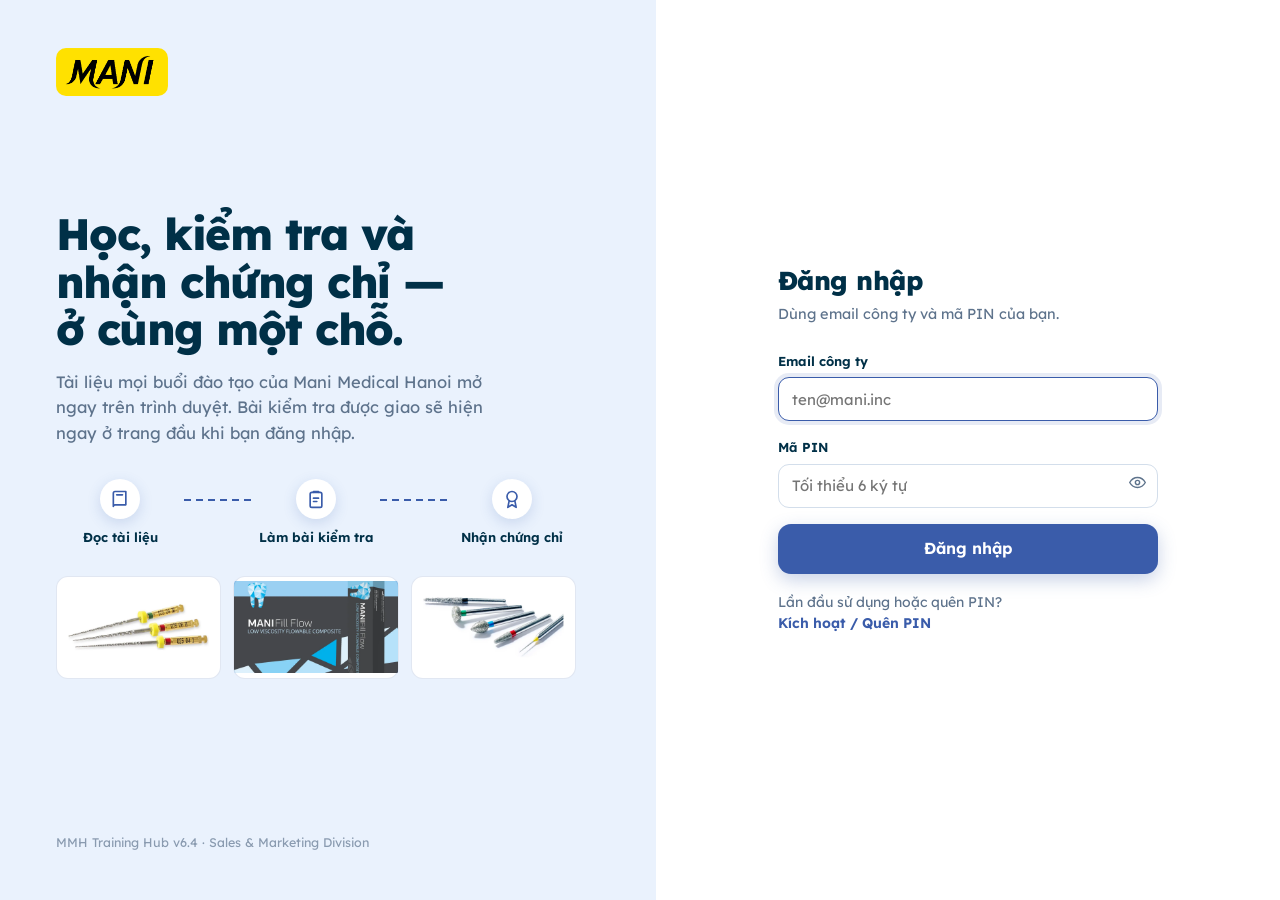
==== commit ca9b2987: "Training Hub v6.4: cài được như ứng dụng trên điện thoại và máy tính (PWA) - manifest.webmanifest + " ====
--- a/index.html
+++ b/index.html
@@ -4,6 +4,14 @@
 <meta charset="UTF-8">
 <meta name="viewport" content="width=device-width, initial-scale=1.0, viewport-fit=cover">
 <meta name="theme-color" content="#F4F7FB">
+<!-- ★ v6.4 — cài được như ứng dụng (PWA): manifest + biểu tượng + chế độ toàn màn hình trên iPhone -->
+<link rel="manifest" href="manifest.webmanifest">
+<link rel="icon" type="image/png" sizes="32x32" href="media/app/favicon-32.png">
+<link rel="apple-touch-icon" href="media/app/apple-touch-icon.png">
+<meta name="mobile-web-app-capable" content="yes">
+<meta name="apple-mobile-web-app-capable" content="yes">
+<meta name="apple-mobile-web-app-title" content="MMH Training">
+<meta name="apple-mobile-web-app-status-bar-style" content="default">
 <title>MMH Training Hub — Mani Medical Hanoi</title>
 <link rel="preconnect" href="https://fonts.googleapis.com">
 <link rel="preconnect" href="https://fonts.gstatic.com" crossorigin>
@@ -970,7 +978,7 @@
    → Edit → New version giữ nguyên URL cũ, nên thường KHÔNG phải sửa).
    ========================================================================== */
 const API_URL = "https://script.google.com/macros/s/AKfycbwsX4cQEoH4LNlmcNfe8qWIM9K6EiDEXy7PjhP9bHY2citL6xHn5L1unsAlQJHyL9EP/exec";
-const APP_VERSION = '6.3';
+const APP_VERSION = '6.4';
 window.MIN_SERVER = '3.25';   // ★ v4.0: bản backend tối thiểu app cần (số phiên bản app và máy chủ không còn đi cùng nhau)
 const LOGO = '[data-uri]';
 document.querySelectorAll('.logoimg').forEach(i => i.src = LOGO);
@@ -7804,7 +7812,7 @@
   .verbar{margin:8px 12px 0;align-items:flex-start;flex-wrap:wrap}
 }
 </style>
-<script src="updates/notes.js?v=6.3"></script>
+<script src="updates/notes.js?v=6.4"></script>
 <style id="upd-css">
 .ver-badge{font-size:10.5px;font-weight:700;background:var(--t-soft,#F0F7FF);color:var(--t-pri,#3A5CAA);border:1px solid var(--t-line,#CFE2F3);padding:2px 7px;border-radius:7px;vertical-align:middle;cursor:pointer}
 #upd{position:fixed;inset:0;z-index:770;background:rgba(20,35,50,.45);backdrop-filter:blur(2px);display:none;align-items:center;justify-content:center;padding:16px;font-family:Aptos,'Aptos Display','Segoe UI',Calibri,Arial,sans-serif}
@@ -7940,5 +7948,96 @@
   })();
 })();
 </script>
+<!-- ══ ★ v6.4 (01/11/2026) — CÀI ĐƯỢC NHƯ ỨNG DỤNG (PWA) ════════════════════════════════════════════
+  manifest.webmanifest + media/app/*.png + sw.js (quy tắc lưu đệm ghi ở đầu sw.js: trang & dữ liệu luôn lấy mạng trước).
+  Menu tài khoản ▸ "Cài ứng dụng": Chrome / Edge / Android ⇒ hộp cài của trình duyệt; iPhone / iPad / Safari Mac ⇒ hướng dẫn có hình.
+  Mục này ẩn khi đang mở bằng app đã cài. window.MMHApp.install() dùng được ở nơi khác (vd. thông báo Có gì mới).
+═══════════════════════════════════════════════════════════════════════════════════════════════════ -->
+<style id="v64-css">
+.v64-steps{display:grid;gap:12px;margin:4px 0 0;padding:0;list-style:none;counter-reset:st}
+.v64-steps li{display:grid;grid-template-columns:32px 1fr;gap:12px;align-items:start;font-size:15px;line-height:1.5;color:var(--h-tx,#1A1A1A)}
+.v64-steps li::before{counter-increment:st;content:counter(st);width:28px;height:28px;border-radius:50%;background:var(--h-pale,#F0F7FF);color:var(--h-navy,#003047);font-weight:700;display:grid;place-items:center;font-size:14px}
+.v64-steps .ic{display:inline-flex;vertical-align:-4px;width:22px;height:22px;padding:2px;border:1px solid var(--h-line,#E3E8EF);border-radius:6px;color:var(--h-blue,#3A5CAA);background:#fff}
+.v64-steps .ic svg{width:100%;height:100%}
+.v64-note{margin-top:14px;padding:10px 12px;border-radius:10px;background:var(--h-pale,#F0F7FF);font-size:13.5px;color:var(--h-mu2,#555B66);line-height:1.5}
+.v64-app{display:flex;align-items:center;gap:12px;margin-bottom:14px}
+.v64-app img{width:52px;height:52px;border-radius:12px}
+.v64-app b{display:block;font-size:16px;color:var(--h-navy,#003047)}
+.v64-app small{color:var(--h-mu,#666);font-size:13px}
+/* link trong thông báo cập nhật (vd. "Cài ngay") */
+.upd-it p a{color:var(--h-blue,#3A5CAA);font-weight:600;text-decoration:underline;text-underline-offset:2px}
+</style>
+<script id="v64-js">
+(function(){
+  ICON.install = '<path d="M12 3v11M7.5 9.5L12 14l4.5-4.5"/><path d="M4 17v2a2 2 0 002 2h12a2 2 0 002-2v-2"/>';
+  ICON.share = '<path d="M12 3v12M8 7l4-4 4 4"/><path d="M6 11H5v8a2 2 0 002 2h10a2 2 0 002-2v-8h-1"/>';
+  ICON.addsq = '<rect x="4" y="4" width="16" height="16" rx="3"/><path d="M12 8v8M8 12h8"/>';
+  const ua = navigator.userAgent;
+  const isIOS = /iPad|iPhone|iPod/.test(ua) || (navigator.platform === 'MacIntel' && navigator.maxTouchPoints > 1);
+  const isMacSafari = !isIOS && /Macintosh/.test(ua) && /Safari\//.test(ua) && !/Chrome|Chromium|Edg|OPR|Firefox/.test(ua);
+  const standalone = () => matchMedia('(display-mode: standalone)').matches || navigator.standalone === true;
+  let deferred = null;
+  window.addEventListener('beforeinstallprompt', e => { e.preventDefault(); deferred = e; });
+  window.addEventListener('appinstalled', () => { deferred = null; ok('Đã cài MMH Training Hub. Mở từ biểu tượng trên màn hình chính / Start menu.'); });
+
+  const head = `<div class="v64-app"><img src="media/app/icon-192.png" alt=""><div><b>MMH Training Hub</b><small>Cài một lần, mở như ứng dụng, tự cập nhật</small></div></div>`;
+  const icx = n => `<span class="ic">${ic(n)}</span>`;
+  function guide(){
+    let title = 'Cài ứng dụng', body;
+    if (isIOS) {
+      title = 'Cài lên iPhone / iPad';
+      body = head + `<ol class="v64-steps">
+        <li><span>Mở trang này bằng <b>Safari</b> (nếu đang ở Zalo, Messenger, Gmail… bấm <b>Mở bằng Safari</b>).</span></li>
+        <li><span>Bấm nút <b>Chia sẻ</b> ${icx('share')} ở thanh dưới (iPad: góc trên bên phải).</span></li>
+        <li><span>Kéo xuống, chọn <b>Thêm vào MH chính</b> ${icx('addsq')}, rồi bấm <b>Thêm</b>.</span></li>
+        <li><span>Mở app từ biểu tượng <b>MMH Training</b> trên màn hình chính và đăng nhập lại một lần.</span></li></ol>
+        <div class="v64-note">iPhone giữ đăng nhập của app riêng với Safari, nên lần đầu mở app cần nhập email và PIN.</div>`;
+    } else if (isMacSafari) {
+      body = head + `<ol class="v64-steps">
+        <li><span>Trên thanh menu của Safari, bấm <b>File</b> (Tệp).</span></li>
+        <li><span>Chọn <b>Add to Dock…</b> (Thêm vào Dock), rồi bấm <b>Add</b>.</span></li>
+        <li><span>Mở app từ Dock hoặc Launchpad.</span></li></ol>
+        <div class="v64-note">Cần macOS Sonoma (14) trở lên. Máy cũ hơn: mở trang bằng Chrome hoặc Edge rồi cài.</div>`;
+    } else {
+      body = head + `<ol class="v64-steps">
+        <li><span>Mở trang này bằng <b>Chrome</b> hoặc <b>Microsoft Edge</b>.</span></li>
+        <li><span>Máy tính: bấm biểu tượng cài ${icx('install')} ở cuối thanh địa chỉ. Điện thoại Android: bấm menu <b>⋮</b> ▸ <b>Cài đặt ứng dụng</b> (hoặc <b>Thêm vào màn hình chính</b>).</span></li>
+        <li><span>Bấm <b>Cài đặt</b>. App có trong Start menu / màn hình chính.</span></li></ol>
+        <div class="v64-note">Không thấy nút cài? Có thể app đã được cài trên máy này, hoặc trình duyệt chưa hỗ trợ (Firefox). Thử tải lại trang rồi mở lại menu.</div>`;
+    }
+    Modal.open({title, body});
+  }
+  async function install(){
+    if (standalone()) { ok('Bạn đang dùng ứng dụng đã cài.'); return; }
+    if (deferred) {
+      const d = deferred; deferred = null;
+      try { d.prompt(); const c = await d.userChoice; if (c && c.outcome === 'dismissed') toast('Đã huỷ cài. Muốn cài lại: menu tài khoản ▸ Cài ứng dụng.'); } catch (e) { guide(); }
+      return;
+    }
+    guide();
+  }
+  window.MMHApp = {install, guide, standalone, isIOS};
+
+  /* menu tài khoản: thêm "Cài ứng dụng" trước "Có gì mới" (ẩn khi đang mở bằng app đã cài) */
+  if (typeof A !== 'undefined' && A.v4Menu) {
+    const _menu = A.v4Menu;
+    A.v4Menu = function(){
+      const r = _menu.apply(this, arguments);
+      const m = Modal.stack[Modal.stack.length - 1];
+      if (m && !standalone()) {
+        const at = m.el.querySelector('[data-v63-menu]') || m.el.querySelector('.divider');
+        if (at) { at.insertAdjacentHTML('beforebegin', `<button class="nv" data-v64-install>${ic('install')}<span>Cài ứng dụng lên máy này</span></button>`);
+          m.el.querySelector('[data-v64-install]').addEventListener('click', () => { Modal.close(m); setTimeout(install, 250); }); }
+      }
+      return r;
+    };
+  }
+
+  /* service worker: chỉ trên https (GitHub Pages) hoặc máy chủ thử cục bộ */
+  if ('serviceWorker' in navigator && (location.protocol === 'https:' || /^(localhost|127\.0\.0\.1)$/.test(location.hostname))) {
+    window.addEventListener('load', () => { navigator.serviceWorker.register('sw.js', {updateViaCache: 'none'}).catch(e => console.warn('SW', e)); });
+  }
+})();
+</script>
 </body>
 </html>
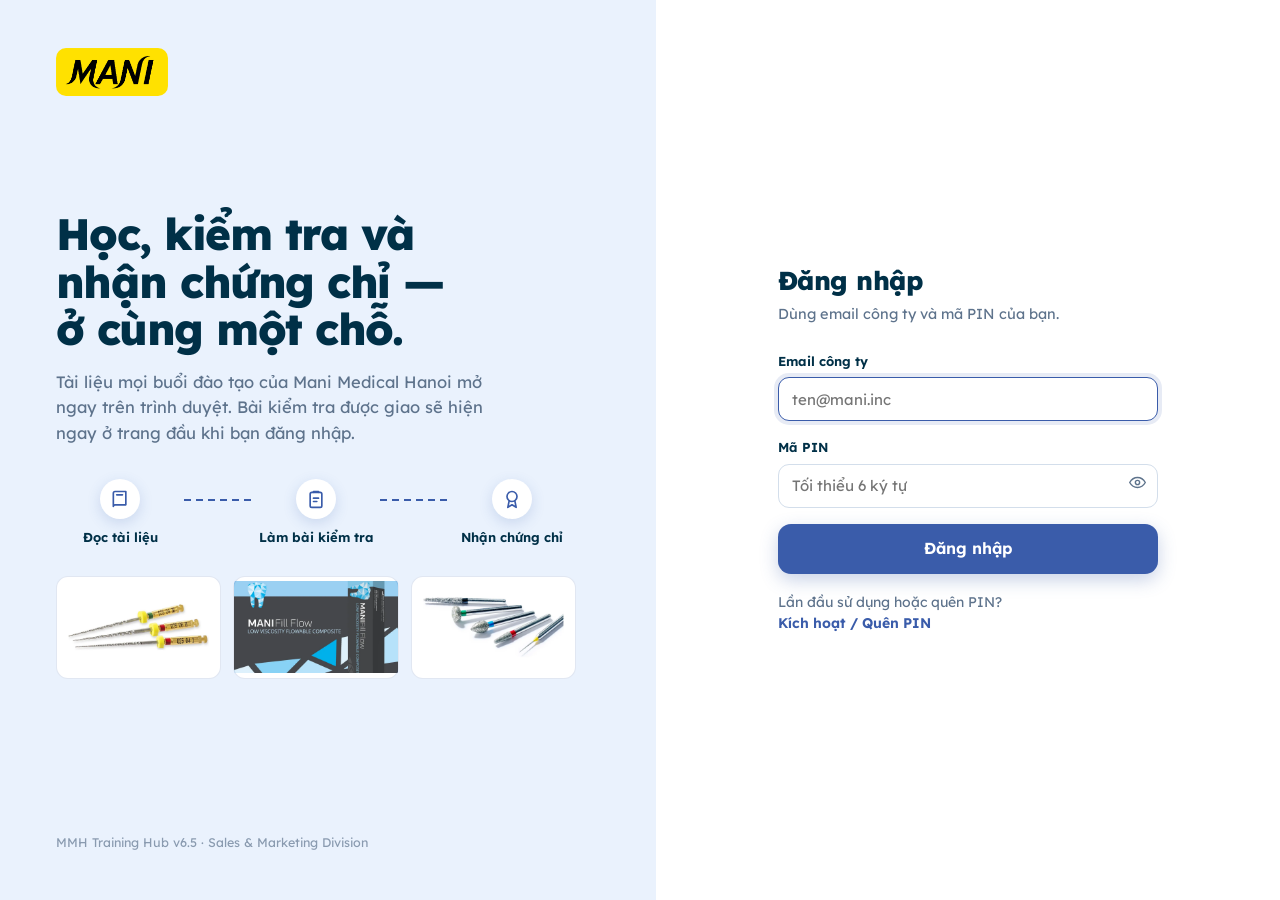
==== commit e81b1d90: "WIP Training Hub v6.5 (chưa phát hành): màn hình rộng, hai lớp nhóm Lộ trình, khoá tua video + bàn g" ====
--- a/index.html
+++ b/index.html
@@ -978,7 +978,7 @@
    → Edit → New version giữ nguyên URL cũ, nên thường KHÔNG phải sửa).
    ========================================================================== */
 const API_URL = "https://script.google.com/macros/s/AKfycbwsX4cQEoH4LNlmcNfe8qWIM9K6EiDEXy7PjhP9bHY2citL6xHn5L1unsAlQJHyL9EP/exec";
-const APP_VERSION = '6.4';
+const APP_VERSION = '6.5';
 window.MIN_SERVER = '3.25';   // ★ v4.0: bản backend tối thiểu app cần (số phiên bản app và máy chủ không còn đi cùng nhau)
 const LOGO = '[data-uri]';
 document.querySelectorAll('.logoimg').forEach(i => i.src = LOGO);
@@ -3991,14 +3991,14 @@
       });
       v.addEventListener('timeupdate', () => this.tick());
       v.addEventListener('ratechange', () => {
-        if (!p.done && v.playbackRate > 2) { v.playbackRate = 2; toast('Tốc độ xem tối đa 2x cho tới khi hoàn thành video.'); }
+        if (!p.done && v.playbackRate > 1) { v.playbackRate = 1; toast('Chưa xem đủ 70% video lần đầu nên chỉ xem ở tốc độ 1x. Xem đủ 70% là được tua và tăng tốc.'); }  /* ★ v6.5: 2x ⇒ 1x */
       });
       v.addEventListener('seeking', () => {
         if (p.done || p.fixing) return;
         if (v.currentTime > p.reach + 3) {
           p.fixing = true; v.currentTime = p.reach;
           setTimeout(() => { p.fixing = false; }, 300);
-          if (Date.now() - p.warned > 6000) { p.warned = Date.now(); toast('Chưa tua qua được phần chưa xem — hãy xem lần lượt để hoàn thành bài học.'); }
+          if (Date.now() - p.warned > 6000) { p.warned = Date.now(); toast('Chưa tua được: cần xem đủ 70% video lần đầu. Sau đó tua và tăng tốc tự do.'); }
         }
         p.last = null;
       });
@@ -4359,7 +4359,7 @@
 body.v4{background:var(--h-bg);font-family:var(--h-font)}
 body.v4 .side{display:none}
 body.v4 .main{margin-left:0}
-body.v4 .top{position:sticky;top:0;background:#fff;border-bottom:1px solid var(--h-line2);height:72px;padding:0 max(24px,calc((100vw - 1320px)/2 + 24px));gap:18px;backdrop-filter:none}
+body.v4 .top{position:sticky;top:0;background:#fff;border-bottom:1px solid var(--h-line2);height:72px;padding:0 max(24px,calc((100vw - var(--wrapw,1320px))/2 + 24px));gap:18px;backdrop-filter:none}
 body.v4 .top .crumb{display:none}
 body.v4 .top .m-logo{display:block !important;height:40px;width:auto}
 .v4-brand{font-size:18px;font-weight:600;color:var(--h-navy);letter-spacing:-.2px;white-space:nowrap;cursor:pointer}
@@ -4367,9 +4367,9 @@
 body.v4 .top .sync{display:none}
 body.v4 .top [data-a="refresh"]{display:none}
 body.v4 .view{max-width:none;padding:0 0 90px}
-body.v4 #verbar,body.v4 #testbar{max-width:1320px;margin-left:auto;margin-right:auto}
+body.v4 #verbar,body.v4 #testbar{max-width:var(--wrapw,1320px);margin-left:auto;margin-right:auto}
 .verbar>svg,.testbar svg{width:18px;height:18px;flex:none}
-.v4-nav{display:flex;flex-wrap:wrap;gap:4px;flex:1 1 auto}
+.v4-nav{display:flex;flex-wrap:nowrap;gap:2px;flex:1 1 auto;min-width:0}
 .v4-nav button{padding:10px 14px;border-radius:10px;color:#3A3F4A;font-size:14px;font-weight:500;white-space:nowrap}
 .v4-nav button:hover{background:var(--h-bg)}
 .v4-nav button.on{background:var(--h-pale);color:var(--h-navy);font-weight:600}
@@ -4377,7 +4377,7 @@
 .v4-me .dn{position:absolute;right:-2px;top:-2px;min-width:18px;height:18px;border-radius:9px;background:#C62828;color:#fff;font-size:11px;display:grid;place-items:center;padding:0 4px;border:2px solid #fff}
 body.v4 .tabbar{background:#fff;border-top:1px solid var(--h-line2)}
 body.v4 .tabbar button.on{color:var(--h-navy)}
-.v4-wrap{max-width:1320px;margin:0 auto;padding:0 24px}
+.v4-wrap{max-width:var(--wrapw,1320px);margin:0 auto;padding:0 24px}
 
 /* ---------- chữ & nút ---------- */
 .h-h1{margin:0;font-size:50px;line-height:1.08;font-weight:600;letter-spacing:-1px}
@@ -4421,7 +4421,7 @@
 .v4-navy h3{color:#fff}
 .v4-crow>svg{width:16px;height:16px;color:var(--h-mu);flex:none}
 .v4-player .tt b{color:#fff}
-.v4-hero .in{max-width:1320px;margin:0 auto;padding:56px 24px 64px;display:flex;flex-wrap:wrap;align-items:center;gap:40px}
+.v4-hero .in{max-width:var(--wrapw,1320px);margin:0 auto;padding:56px 24px 64px;display:flex;flex-wrap:wrap;align-items:center;gap:40px}
 .v4-hero .txt{flex:1 1 460px;min-width:0;display:flex;flex-direction:column;gap:22px}
 .v4-hero .tag{align-self:flex-start;font-size:13px;font-weight:500;color:var(--h-lb);border:1px solid rgba(207,226,243,.4);border-radius:999px;padding:6px 14px}
 .v4-hero p{margin:0;font-size:18px;line-height:1.6;color:var(--h-lb);max-width:520px}
@@ -4506,16 +4506,16 @@
 .v4-quick button svg{width:20px;height:20px}
 .v4-quick button span{flex:1}.v4-quick button small{font-size:14px;color:var(--h-lb)}
 .v4-foot{border-top:3px solid var(--h-y);margin-top:56px}
-.v4-foot div{max-width:1320px;margin:0 auto;padding:18px 24px;display:flex;justify-content:space-between;gap:12px;flex-wrap:wrap;font-size:13px;color:var(--h-mu)}
+.v4-foot div{max-width:var(--wrapw,1320px);margin:0 auto;padding:18px 24px;display:flex;justify-content:space-between;gap:12px;flex-wrap:wrap;font-size:13px;color:var(--h-mu)}
 
 /* ---------- trang khoá học (giống màn "Bài học") ---------- */
 .v4-lhead{background:#fff;border-bottom:1px solid var(--h-line2)}
-.v4-lhead .in{max-width:1320px;margin:0 auto;padding:14px 24px;display:flex;align-items:center;gap:20px;flex-wrap:wrap}
+.v4-lhead .in{max-width:var(--wrapw,1320px);margin:0 auto;padding:14px 24px;display:flex;align-items:center;gap:20px;flex-wrap:wrap}
 .v4-lhead .back{display:inline-flex;align-items:center;gap:8px;height:44px;padding:0 14px;border-radius:12px;background:var(--h-pale);color:var(--h-navy);font-size:16px;cursor:pointer}
 .v4-lhead .back svg{width:18px;height:18px}
 .v4-lhead .x{flex:1;min-width:0}.v4-lhead .x span{font-size:13px;color:var(--h-blue);font-weight:600}.v4-lhead .x b{display:block;font-size:20px;font-weight:600;color:var(--h-navy);white-space:nowrap;overflow:hidden;text-overflow:ellipsis}
 .v4-lhead .pg{display:flex;align-items:center;gap:10px;width:260px}.v4-lhead .pg div{flex:1;height:8px;background:var(--h-pale);border-radius:8px;overflow:hidden}.v4-lhead .pg i{display:block;height:8px;background:var(--h-blue)}.v4-lhead .pg span{font-size:14px;color:var(--h-mu);white-space:nowrap}
-.v4-lbody{max-width:1320px;margin:0 auto;padding:24px;display:grid;grid-template-columns:1fr 340px;gap:24px;align-items:start}
+.v4-lbody{max-width:var(--wrapw,1320px);margin:0 auto;padding:24px;display:grid;grid-template-columns:1fr 340px;gap:24px;align-items:start}
 .v4-player{position:relative;border-radius:24px;overflow:hidden;background:var(--h-navy) center/cover;aspect-ratio:16/9;box-shadow:0 20px 50px rgba(0,48,71,.2);cursor:pointer}
 .v4-player::before{content:"";position:absolute;inset:0;background:linear-gradient(0deg,rgba(0,20,32,.82),rgba(0,20,32,.28) 72%)}
 .v4-player .kk{position:absolute;left:28px;top:26px;font-size:13px;color:var(--h-lb)}
@@ -4648,6 +4648,44 @@
     const keys = [...m.keys()].sort((a, b) => (a[0] === 'L' ? 0 : a === 'C:product' ? 1 : 2) - (b[0] === 'L' ? 0 : b === 'C:product' ? 1 : 2) || m.get(a).localeCompare(m.get(b), 'vi'));
     return [['', 'Tất cả']].concat(keys.map(k => [k, m.get(k)])).map(([k, t]) => `<button class="${cur === k ? 'on' : ''}" data-k="${esc(k)}">${esc(t)}</button>`).join('');
   }
+  /* ★ v6.5 (02/11/2026) — HAI LỚP NHÓM ĐỂ LỌC (chỉ đổi cách hiển thị; KHÔNG đổi Nhóm chủ đề của khoá ⇒ KPI đào tạo giữ nguyên)
+     Cấp 1: Sản phẩm · Kiến thức y khoa · các Nhóm chủ đề khác (Compliance, SOP, …).
+     Cấp 2 (thư mục) trong Sản phẩm / Kiến thức y khoa: Nha khoa · Nhãn khoa · Ngoại khoa · MMG · Khác.
+     Khoá Product: ô "Nhóm" (S.smeta[sid].line) lưu "Sản phẩm · Nha khoa" hoặc "Kiến thức y khoa · Nhãn khoa" (form v6.5).
+     Dữ liệu cũ: Nhóm đúng "Nha khoa" / "Nhãn khoa" / "Ngoại khoa" ⇒ Kiến thức y khoa (người dùng yêu cầu 02/11/2026);
+     khoá Product chưa chọn Nhóm ⇒ Sản phẩm, thư mục đoán theo tên + mục tiêu. grpKey/grpName giữ nguyên cho ảnh bìa theo nhóm. */
+  const FOLD = [['nha', 'Nha khoa'], ['nhan', 'Nhãn khoa'], ['ngoai', 'Ngoại khoa'], ['mmg', 'MMG'], ['other', 'Khác']];
+  const MMG_RE = /\bmmg\b|mani medical germany|manifill|mani ?bond|manishine|composite|keo dan|tay trang|whitening/;
+  const isKnow = s => {
+    if (!isProd(s)) return /kien thuc|y khoa|medical knowledge/.test(deacc(s.category || ''));
+    const l = deacc(lineOf(s)).trim();
+    if (!l || /^san pham/.test(l)) return false;
+    return /kien thuc|y khoa/.test(l) || /^(nha|nhan|ngoai) khoa$/.test(l);
+  };
+  const topOf = s => isKnow(s) ? 'K' : isProd(s) ? 'P' : 'C:' + (catKey(s.category) || 'other');
+  const topName = k => k === 'P' ? 'Sản phẩm' : k === 'K' ? 'Kiến thức y khoa' : null;
+  /* đoán thư mục theo chữ (đã bỏ dấu): so nguyên từ để "Minh Trang" không bị hiểu là "răng"; thứ tự MMG → nhãn → ngoại → nha */
+  const SUB_RE = [['nhan', /nhan khoa|\beyes?\b|\bmat\b|ophthal|keratome|\bmvr\b|crescent|slit knife|side ?port|giac mac|thuy tinh|cataract|glaucoma|eyeless/],
+    ['ngoai', /ngoai khoa|surgical|manipler|ghim da|stapler|trocar|forceps|\bsutures?\b|chi khau/],
+    ['nha', /nha khoa|dental|jizai|endo|\btram\b|\bburs?\b|mui khoan|implant|\brang\b|carbide|dia-?burs|\b[hk]-?files?\b|reamer|composite/]];
+  const subIn = t => MMG_RE.test(t) ? 'mmg' : ((SUB_RE.find(x => x[1].test(t)) || [])[0] || '');
+  const subOf = s => { const l = deacc(lineOf(s).replace(/^.*·/, '')); return (l && subIn(l)) || subIn(deacc([s.topic, s.purpose].join(' '))) || 'other'; };
+  function topSeg(list, cur){
+    const n = new Map(), lab = new Map();
+    list.forEach(s => { const k = topOf(s); n.set(k, (n.get(k) || 0) + 1); if (!lab.has(k)) lab.set(k, topName(k) || catLabel(s.category) || 'Khác'); });
+    const keys = [...n.keys()].sort((a, b) => ({P: 0, K: 1}[a] ?? 2) - ({P: 0, K: 1}[b] ?? 2) || lab.get(a).localeCompare(lab.get(b), 'vi'));
+    return [['', 'Tất cả', list.length]].concat(keys.map(k => [k, lab.get(k), n.get(k)])).map(([k, t, c]) => `<button class="${cur === k ? 'on' : ''}" data-k="${esc(k)}">${esc(t)}<span class="v65-n">${c}</span></button>`).join('');
+  }
+  /* thư mục cấp 2: chỉ hiện khi đang chọn Sản phẩm / Kiến thức y khoa và có từ 2 thư mục */
+  function foldRow(list, top, cur){
+    if (top !== 'P' && top !== 'K') return '';
+    const n = {}; list.filter(s => topOf(s) === top).forEach(s => { const k = subOf(s); n[k] = (n[k] || 0) + 1; });
+    const ks = FOLD.filter(([k]) => n[k]);
+    if (ks.length < 2) return '';
+    return `<div class="v65-fold" role="tablist" aria-label="Thư mục ${esc(topName(top))}"><button class="${!cur ? 'on' : ''}" data-f="">${ic('grid')}<span>Tất cả</span><small>${list.filter(s => topOf(s) === top).length}</small></button>`
+      + ks.map(([k, t]) => `<button class="${cur === k ? 'on' : ''}" data-f="${k}" style="--fc:var(--v65-${k})">${ic('folder')}<span>${t}</span><small>${n[k]}</small></button>`).join('') + '</div>';
+  }
+  const inGrp = (s, top, sub) => (!top || topOf(s) === top) && (!sub || subOf(s) === sub);
   /* ★ v6.3 — nền bìa phẳng (bỏ quầng sáng radial-gradient) */
   const COVER = {nha: '#1F3F7A', nhan: '#164A6E', ngoai: '#2E4E8F', kn: '#123B52'};
   /* ★ v6.3 — khoá SOP / kỹ năng / compliance chưa có ảnh: nền nhạt theo màu nhóm + hình nét theo nhóm (thay bong bóng chat 3D trên nền chuyển màu) */
@@ -4745,7 +4783,7 @@
   /* ==========================================================================
      TRANG CHỦ
      ========================================================================== */
-  const H = {spec: ''};
+  const H = {spec: '', sub: ''};
   VIEWS.home = function(){
     setCrumb('');
     const u = S.user, all = courses();
@@ -4776,9 +4814,9 @@
           <div class="x"><div class="h-kick">${stateOf(resume) === 'run' ? 'Tiếp tục học' : 'Bắt đầu học'} · ${esc(grpName(resume))}</div><b>${esc(resume.topic)}</b><div class="pr"><div><i style="width:${rp}%"></i></div><span>${rp}%</span></div></div>
           <span class="h-btn navy sm">${stateOf(resume) === 'run' ? 'Học tiếp' : 'Vào học'}</span></div>` : ''}
         <section id="paths" style="margin-top:48px"><div style="display:flex;flex-wrap:wrap;align-items:flex-end;justify-content:space-between;gap:16px">
-            <div><h2 class="h-h2">Lộ trình sản phẩm</h2><p class="h-sub">${all.length} khoá học · ${nVid} video bài giảng</p></div>
-            <div class="h-seg" id="v4seg">${grpSeg(all, H.spec)}</div></div>
-          <div id="v4homeGrid"></div></section>
+            <div><h2 class="h-h2">Lộ trình học</h2><p class="h-sub">${all.length} khoá học · ${nVid} video bài giảng</p></div>
+            <div class="h-seg" id="v4seg">${topSeg(all, H.spec)}</div></div>
+          <div id="v4fold"></div><div id="v4homeGrid"></div></section>
         <section class="v4-bottom">
           <div class="h-box"><h3 class="h-h3">Chứng chỉ của tôi</h3><p class="h-sub" style="margin:4px 0 14px">Học xong toàn bộ bài của khoá ⇒ chứng chỉ tự gửi email</p>
             ${myCerts.length ? myCerts.map(s => `<a class="v4-crow" href="${esc(s.myCert)}" target="_blank" rel="noopener"><span class="ic">${ic('award')}</span><span class="t">${esc(s.topic)}</span>${ic('ext')}</a>`).join('') + `<div style="margin-top:10px"><a class="s-link" style="color:var(--h-blue);font-weight:600;cursor:pointer" data-a="go" data-h="#/certs">Xem tất cả</a></div>`
@@ -4795,10 +4833,12 @@
         </section></div>
       <footer class="v4-foot"><div><span>MANI Medical Hanoi · Training Hub · nội bộ</span><span>Dữ liệu: Google Sheet · Video: GitHub</span></div></footer>`;
     const draw = () => {
-      const list = all.filter(s => !H.spec || grpKey(s) === H.spec).sort((a, b) => (stateOf(a) === 'run' ? -1 : 0) - (stateOf(b) === 'run' ? -1 : 0) || String(b.date).localeCompare(String(a.date))).slice(0, 12);
+      $('v4fold').innerHTML = foldRow(all, H.spec, H.sub);
+      $('v4fold').querySelectorAll('button').forEach(b => b.onclick = () => { H.sub = b.dataset.f; draw(); });
+      const list = all.filter(s => inGrp(s, H.spec, H.sub)).sort((a, b) => (stateOf(a) === 'run' ? -1 : 0) - (stateOf(b) === 'run' ? -1 : 0) || String(b.date).localeCompare(String(a.date))).slice(0, 12);
       $('v4homeGrid').innerHTML = list.length ? `<div class="v4-grid">${list.map(card).join('')}</div>` : `<div class="v4-empty">${ic('book')}<b>Chưa có khoá học ở nhóm này</b>${isTrainerV() ? 'Bấm "Tạo khoá học mới" ở Thư viện nhanh.' : 'Trainer sẽ sớm cập nhật.'}</div>`;
     };
-    $('v4seg').querySelectorAll('button').forEach(b => b.onclick = () => { H.spec = b.dataset.k; $('v4seg').querySelectorAll('button').forEach(x => x.classList.toggle('on', x === b)); draw(); });
+    $('v4seg').querySelectorAll('button').forEach(b => b.onclick = () => { H.spec = b.dataset.k; H.sub = ''; $('v4seg').querySelectorAll('button').forEach(x => x.classList.toggle('on', x === b)); draw(); });
     draw(); dragModel();
   };
   /* kéo để xoay mô hình */
@@ -4814,11 +4854,11 @@
   /* ==========================================================================
      LỘ TRÌNH / THƯ VIỆN VIDEO
      ========================================================================== */
-  const F4 = {spec: '', st: '', q: '', p: ''};
+  const F4 = {spec: '', sub: '', st: '', q: '', p: ''};
   VIEWS.learn = function(id, q){
     setCrumb('');
     q = q || {};
-    if (q.spec !== undefined) F4.spec = q.spec;
+    if (q.spec !== undefined) { F4.spec = /^[PK]$|^C:/.test(q.spec) ? q.spec : ''; F4.sub = q.sub || ''; }
     F4.p = q.p || '';  /* ★ v5.4 — lọc theo sản phẩm (bấm ô sản phẩm ở trang chủ) */
     const mode = q.f || '';
     const all = courses().filter(s => mode === 'video' ? S.videos[s.sid] : mode === 'doc' ? s.hasFolder : true);
@@ -4828,17 +4868,19 @@
         ${isTrainerV() ? `<button class="h-btn navy sm" data-a="sessionForm">${ic('plus')}Tạo khoá học mới</button>` : ''}</div>
       <div style="display:flex;flex-wrap:wrap;gap:12px;align-items:center;margin-top:24px">
         <label style="display:flex;align-items:center;gap:8px;background:#fff;border:1px solid var(--h-line2);border-radius:12px;padding:0 14px;height:46px;flex:1 1 280px">${ic('search').replace('<svg', '<svg style="width:18px;height:18px;color:#666"')}<input id="v4q" placeholder="Tìm sản phẩm, bài học, trainer…" value="${esc(F4.q)}" style="border:0;outline:0;flex:1;font:inherit;background:transparent"></label>
-        <div class="h-seg" id="v4seg">${grpSeg(all, F4.spec)}</div>
+        <div class="h-seg" id="v4seg">${topSeg(all, F4.spec)}</div>
         <div class="h-seg" id="v4st">${[['', 'Mọi trạng thái'], ['new', 'Chưa học'], ['run', 'Đang học'], ['done', 'Hoàn thành']].map(([k, t]) => `<button class="${F4.st === k ? 'on' : ''}" data-k="${k}">${t}</button>`).join('')}</div></div>
-      ${F4.p && window.PROD ? PROD.chip(F4.p) : ''}<div id="v4list"></div></div>`;
+      <div id="v4fold"></div>${F4.p && window.PROD ? PROD.chip(F4.p) : ''}<div id="v4list"></div></div>`;
     const draw = () => {
       const qq = deacc(F4.q);
-      const list = all.filter(s => (!F4.spec || grpKey(s) === F4.spec) && (!F4.st || stateOf(s) === F4.st) && (!F4.p || (window.PROD && (PROD.inP ? PROD.inP(s, F4.p) : PROD.idOf(s) === F4.p))) && (!qq || deacc([s.topic, s.trainer, s.category, s.purpose, lineOf(s), window.PROD ? PROD.nameOf(s) : ''].join(' ')).includes(qq)))
+      $('v4fold').innerHTML = foldRow(all, F4.spec, F4.sub);
+      $('v4fold').querySelectorAll('button').forEach(b => b.onclick = () => { F4.sub = b.dataset.f; draw(); });
+      const list = all.filter(s => inGrp(s, F4.spec, F4.sub) && (!F4.st || stateOf(s) === F4.st) && (!F4.p || (window.PROD && (PROD.inP ? PROD.inP(s, F4.p) : PROD.idOf(s) === F4.p))) && (!qq || deacc([s.topic, s.trainer, s.category, s.purpose, lineOf(s), window.PROD ? PROD.nameOf(s) : ''].join(' ')).includes(qq)))
         .sort((a, b) => (stateOf(a) === 'run' ? -1 : 0) - (stateOf(b) === 'run' ? -1 : 0) || String(b.date).localeCompare(String(a.date)));
       $('v4list').innerHTML = list.length ? `<div class="v4-grid">${list.map(card).join('')}</div>` : `<div class="v4-empty">${ic('search')}<b>Không có khoá học phù hợp</b>Thử đổi nhóm hoặc bỏ bớt bộ lọc.</div>`;
     };
     $('v4q').addEventListener('input', debounce(e => { F4.q = e.target.value; draw(); }, 200));
-    ['v4seg', 'v4st'].forEach(id => $(id).querySelectorAll('button').forEach(b => b.onclick = () => { if (id === 'v4seg') F4.spec = b.dataset.k; else F4.st = b.dataset.k; $(id).querySelectorAll('button').forEach(x => x.classList.toggle('on', x === b)); draw(); }));
+    ['v4seg', 'v4st'].forEach(id => $(id).querySelectorAll('button').forEach(b => b.onclick = () => { if (id === 'v4seg') { F4.spec = b.dataset.k; F4.sub = ''; } else F4.st = b.dataset.k; $(id).querySelectorAll('button').forEach(x => x.classList.toggle('on', x === b)); draw(); }));
     draw();
   };
   const _lib = VIEWS.library;
@@ -4968,7 +5010,7 @@
     el.addEventListener('click', e => { if (e.target === el || e.target.closest('[data-v4close]')) el.remove(); });
     try { confetti(); } catch (e) {}
   }
-  window.V4 = {celebrate, renderCourse, courses, stateOf, specOf, grpKey, grpName, lineOf, coverStyle, COVER, ART};
+  window.V4 = {celebrate, renderCourse, courses, stateOf, specOf, grpKey, grpName, lineOf, coverStyle, COVER, ART, topOf, subOf, FOLD};
 
   /* bỏ thông báo cũ "bài kiểm tra đã mở" (bài KT không còn là bước bắt buộc) */
   const _toast = toast;
@@ -5253,10 +5295,10 @@
       paint();
     });
     v.addEventListener('play', () => { if (!p.opened) { p.opened = true; if (!p.done) send({open: 1, page: pct(), total: 100}).catch(() => {}); } });
-    v.addEventListener('ratechange', () => { if (!p.done && v.playbackRate > 2) { v.playbackRate = 2; toast('Tốc độ xem tối đa 2x cho tới khi hoàn thành video.'); } });
+    v.addEventListener('ratechange', () => { if (!p.done && v.playbackRate > 1) { v.playbackRate = 1; toast('Chưa xem đủ 70% video lần đầu nên chỉ xem ở tốc độ 1x. Xem đủ 70% là được tua và tăng tốc.'); }  /* ★ v6.5: 2x ⇒ 1x */ });
     v.addEventListener('seeking', () => {
       if (p.done || p.fix) return;
-      if (v.currentTime > p.reach + 3) { p.fix = true; v.currentTime = p.reach; setTimeout(() => p.fix = false, 300); if (Date.now() - p.warned > 6000) { p.warned = Date.now(); toast('Chưa tua qua được phần chưa xem — hãy xem lần lượt để hoàn thành bài học.'); } }
+      if (v.currentTime > p.reach + 3) { p.fix = true; v.currentTime = p.reach; setTimeout(() => p.fix = false, 300); if (Date.now() - p.warned > 6000) { p.warned = Date.now(); toast('Chưa tua được: cần xem đủ 70% video lần đầu. Sau đó tua và tăng tốc tự do.'); } }
       p.last = null;
     });
     v.addEventListener('timeupdate', () => {
@@ -6515,8 +6557,8 @@
    ③ Phẳng: bỏ chữ hoa nhỏ giãn cách trên tiêu đề, bỏ chuyển màu / đổ bóng ở thẻ, biểu đồ 1 màu, nút dòng Quản lý = chữ.
    ========================================================================== */
 /* ① giao diện cũ trong khung v4: trả lại lề (lớp do v53-js gắn khi phần tử đầu không phải khối v4) */
-body.v4 .view.v53-old{max-width:1320px;margin:0 auto;padding:24px 24px 90px}
-body.v4 .view.v53-old.wide{max-width:1320px}
+body.v4 .view.v53-old{max-width:var(--wrapw,1320px);margin:0 auto;padding:24px 24px 90px}
+body.v4 .view.v53-old.wide{max-width:var(--wrapw,1320px)}
 /* điểm chính của khoá: chữ đậm nằm trong dòng, không tách cột */
 .v4-key li{display:block;position:relative;padding:3px 0 3px 24px}
 .v4-key li::before{position:absolute;left:0;top:3px}
@@ -6838,7 +6880,7 @@
 /* card: ảnh nhỏ ⇒ nền mờ của chính ảnh + khung ảnh rõ bên phải */
 .v55-sl.card .bg{filter:blur(28px) brightness(.55) saturate(1.2);inset:-8%}
 .v55-sl.card .sh{background:linear-gradient(90deg,rgba(0,22,34,.85) 0%,rgba(0,22,34,.45) 45%,rgba(0,22,34,.15) 100%),linear-gradient(0deg,rgba(0,18,28,.8) 0%,rgba(0,18,28,0) 46%)}
-.v55-sl .fr{position:absolute;z-index:1;right:max(32px,calc((100vw - 1320px)/2 + 24px));top:50%;width:min(46vw,640px);aspect-ratio:var(--ar,1.6);max-height:56%;transform:translateY(-68%) scale(.96);border-radius:22px;
+.v55-sl .fr{position:absolute;z-index:1;right:clamp(24px,3.6vw,64px);top:50%;width:min(46%,680px);aspect-ratio:var(--ar,1.6);max-height:56%;transform:translateY(-68%) scale(.96);border-radius:22px;
   background:center/cover no-repeat;box-shadow:0 40px 90px rgba(0,0,0,.45),0 0 0 1px rgba(255,255,255,.14);opacity:0;transition:transform 1.2s cubic-bezier(.2,.7,.2,1),opacity .9s ease}
 .v55-sl.on .fr{opacity:1;transform:translateY(-66%) scale(1)}
 /* prod: ảnh sản phẩm nền trắng trên bục sáng */
@@ -6846,7 +6888,7 @@
 .v55-sl.prod .fr{background-size:contain;background-color:#fff;box-shadow:0 50px 100px rgba(0,0,0,.5),0 0 0 8px rgba(255,255,255,.06),0 0 120px rgba(120,190,255,.25)}
 .v55-sl.prod.on .fr{animation:v55fl 6s ease-in-out infinite alternate}
 @keyframes v55fl{from{transform:translateY(-66%)}to{transform:translateY(-69%)}}
-.v55-cap{position:absolute;z-index:2;left:max(24px,calc((100vw - 1320px)/2 + 24px));bottom:232px;max-width:min(620px,48vw)}
+.v55-cap{position:absolute;z-index:2;left:clamp(24px,3.6vw,64px);bottom:232px;max-width:min(640px,48%)}
 .v55-cap .k{display:inline-flex;align-items:center;gap:8px;font-size:12.5px;font-weight:700;color:#FFE100;opacity:0;transform:translateY(14px);transition:opacity .7s ease .25s,transform .7s ease .25s}
 .v55-cap .k::before{content:"";width:26px;height:2px;background:currentColor}
 .v55-sl.light .v55-cap .k{color:var(--h-blue)}
@@ -6855,7 +6897,7 @@
 .v55-sl.light .v55-cap p{color:#33475b}
 .v55-sl.on .v55-cap .k,.v55-sl.on .v55-cap h2,.v55-sl.on .v55-cap p{opacity:1;transform:none}
 /* phần cố định: nút + con số + điều khiển */
-.v55-ui{position:absolute;z-index:3;left:max(24px,calc((100vw - 1320px)/2 + 24px));right:max(24px,calc((100vw - 1320px)/2 + 24px));bottom:58px;display:flex;align-items:flex-end;gap:24px;flex-wrap:wrap}
+.v55-ui{position:absolute;z-index:3;left:clamp(24px,3.6vw,64px);right:clamp(24px,3.6vw,64px);bottom:58px;display:flex;align-items:flex-end;gap:24px;flex-wrap:wrap}
 .v55-ui .acts{display:flex;gap:12px;flex-wrap:wrap}
 .v55-ui .v4-stats{margin:0;display:flex;gap:10px}
 .v55-ui .v4-stats>div{background:rgba(255,255,255,.1);backdrop-filter:blur(10px);-webkit-backdrop-filter:blur(10px);border:1px solid rgba(255,255,255,.18)}
@@ -6881,7 +6923,7 @@
 .v55-hero.lt .v55-nav .bar i{background:var(--h-navy)}
 .v55-hero.lt .v55-nav .nx{color:#55657a}
 .v55-hero.lt .v55-nav button{border-color:rgba(0,48,71,.3);background:rgba(255,255,255,.5)}
-.v55-cr{position:absolute;z-index:3;right:max(24px,calc((100vw - 1320px)/2 + 24px));top:16px;font-size:11px;color:rgba(255,255,255,.55);letter-spacing:.3px}
+.v55-cr{position:absolute;z-index:3;right:clamp(24px,3.6vw,64px);top:16px;font-size:11px;color:rgba(255,255,255,.55);letter-spacing:.3px}
 .v55-hero.lt .v55-cr{color:rgba(0,48,71,.5)}
 /* dải con số */
 .v55-facts{position:relative;margin-top:56px;border-radius:26px;overflow:hidden;color:#fff;background:#021a27}
@@ -7248,7 +7290,7 @@
 .v55-ui .v4-stats,.v55-cr{display:none!important}
 .v55-sl .sh{background:linear-gradient(90deg,rgba(0,22,34,.94) 0%,rgba(0,22,34,.78) 36%,rgba(0,22,34,.25) 68%,rgba(0,22,34,0) 100%),linear-gradient(0deg,rgba(0,18,28,.88) 0%,rgba(0,18,28,0) 46%)}
 .v55-nav .nx{font-size:13px}
-@media (min-width:901px){.v55-sl.card .fr,.v55-sl.prod .fr{width:min(40vw,600px)}.v55-sl.card .v55-cap,.v55-sl.prod .v55-cap{max-width:min(34vw,480px)}}
+@media (min-width:901px){.v55-sl.card .fr,.v55-sl.prod .fr{width:min(44%,640px)}.v55-sl.card .v55-cap,.v55-sl.prod .v55-cap{max-width:min(40%,540px)}}
 @media (prefers-reduced-motion:reduce){.v55-nav .bar{visibility:hidden}}
 /* ① Việc của tôi */
 .v58-mine{margin-top:28px}
@@ -7812,7 +7854,7 @@
   .verbar{margin:8px 12px 0;align-items:flex-start;flex-wrap:wrap}
 }
 </style>
-<script src="updates/notes.js?v=6.4"></script>
+<script src="updates/notes.js?v=6.5"></script>
 <style id="upd-css">
 .ver-badge{font-size:10.5px;font-weight:700;background:var(--t-soft,#F0F7FF);color:var(--t-pri,#3A5CAA);border:1px solid var(--t-line,#CFE2F3);padding:2px 7px;border-radius:7px;vertical-align:middle;cursor:pointer}
 #upd{position:fixed;inset:0;z-index:770;background:rgba(20,35,50,.45);backdrop-filter:blur(2px);display:none;align-items:center;justify-content:center;padding:16px;font-family:Aptos,'Aptos Display','Segoe UI',Calibri,Arial,sans-serif}
@@ -8039,5 +8081,118 @@
   }
 })();
 </script>
+<!-- ══ ★ v6.5 (02/11/2026) — MÀN HÌNH RỘNG · HAI LỚP NHÓM · KHOÁ TUA VIDEO ══════════════════════════════════════
+  ① Khung nội dung rộng hơn trên màn hình lớn (--wrapw); phần đầu trang chủ đặt chữ / ảnh / nút theo khung của nó (trước tính theo
+    100vw ⇒ màn hình rộng bị đẩy vào giữa, chữ đè ảnh và nút); menu trên cùng không xuống dòng.
+  ② Lộ trình: Sản phẩm · Kiến thức y khoa · nhóm chủ đề khác; thư mục Nha / Nhãn / Ngoại khoa / MMG (topOf / subOf trong khối v4).
+    Form khoá học: "Loại nội dung" + "Chuyên khoa" thay ô gõ "Nhóm sản phẩm" (vẫn lưu vào S.smeta.line; Nhóm chủ đề / KPI không đổi).
+  ③ Video: chưa xem đủ 70% lần đầu ⇒ không tua, chỉ 1x (sửa trong 2 trình phát). Video nằm trên Drive (trình phát của Google, Hub
+    không đếm được) ⇒ không còn tự tính xong sau 20 giây / khi mở; trainer bấm "Đưa lên trình phát Hub" (videoPublish có sẵn).
+    Video Drive đã đưa lên Hub (catalogId drive:<id>) ⇒ ẩn bản Drive trùng.
+═══════════════════════════════════════════════════════════════════════════════════════════════════ -->
+<style id="v65-css">
+:root{--wrapw:1320px;--v65-nha:#1F3F7A;--v65-nhan:#2C8BC0;--v65-ngoai:#3A5CAA;--v65-mmg:#C98F00;--v65-other:#7B8BA3}
+@media (min-width:1600px){:root{--wrapw:1520px}}
+@media (min-width:1900px){:root{--wrapw:1680px}}
+/* ① menu trên cùng: một dòng; ô tìm co lại trước */
+body.v4 .top .search-btn{flex:0 1 280px;min-width:150px}
+body.v4 .top .search-btn span{min-width:0;overflow:hidden;text-overflow:ellipsis;white-space:nowrap}
+@media (min-width:901px) and (max-width:1365px){
+  .v4-nav button{padding:9px 10px;font-size:13.5px}
+  body.v4 .top .search-btn{flex:none;min-width:0;width:44px;padding:0;justify-content:center}
+  body.v4 .top .search-btn span,body.v4 .top .search-btn kbd{display:none}
+}
+/* ② số khoá trên tab + thư mục cấp 2 */
+.v65-n{margin-left:6px;font-size:12px;opacity:.6;font-variant-numeric:tabular-nums}
+.v65-fold{display:flex;flex-wrap:wrap;gap:10px;margin-top:16px}
+.v65-fold button{display:flex;align-items:center;gap:10px;min-width:150px;padding:10px 14px;border:1px solid var(--h-line2);border-radius:12px;background:#fff;font:inherit;font-size:14px;font-weight:500;color:var(--h-navy);cursor:pointer;transition:border-color .15s,background-color .15s}
+.v65-fold button svg{width:20px;height:20px;flex:none;color:var(--fc,var(--h-blue))}
+.v65-fold button small{margin-left:auto;padding-left:8px;font-size:12.5px;color:var(--h-mu);font-variant-numeric:tabular-nums}
+.v65-fold button:hover{border-color:var(--h-lb)}
+.v65-fold button.on{border-color:var(--h-navy);box-shadow:inset 0 0 0 1px var(--h-navy);background:var(--h-pale)}
+.v65-fold button:focus-visible{outline:2px solid var(--h-blue);outline-offset:2px}
+@media (max-width:900px){.v65-fold{flex-wrap:nowrap;overflow-x:auto;scrollbar-width:none;padding-bottom:2px}.v65-fold::-webkit-scrollbar{display:none}.v65-fold button{flex:none;min-width:0}}
+</style>
+<script id="v65-js">
+(function(){
+  /* ② form khoá học: Loại nội dung + Chuyên khoa ⇒ ô "Nhóm" (S.smeta.line) */
+  const KIND = ['Sản phẩm', 'Kiến thức y khoa'], SPECS = ['Nha khoa', 'Nhãn khoa', 'Ngoại khoa', 'MMG'];
+  function enhanceLine(){
+    const inp = $('sfLine'), box = $('sfLineBox'); if (!inp || !box || box.dataset.v65) return;
+    box.dataset.v65 = '1';
+    const cur = inp.value.trim(), d = deacc(cur);
+    const know = /kien thuc|y khoa/.test(d) || /^(nha|nhan|ngoai) khoa$/.test(d);
+    const spec = cur.includes('·') ? cur.split('·').pop().trim() : (/^(san pham|kien thuc y khoa)$/.test(d) ? '' : cur);
+    const specs = SPECS.concat(spec && !SPECS.includes(spec) ? [spec] : []);
+    const lab = box.querySelector('label'); if (lab) lab.innerHTML = 'Xếp khoá học ở Lộ trình <span class="faint">— chỉ để sắp xếp, không ảnh hưởng KPI đào tạo</span>';
+    inp.style.display = 'none';
+    inp.insertAdjacentHTML('afterend', `<div class="row2" id="v65Line"><div class="field"><label for="v65Kind">Loại nội dung</label><select class="inp" id="v65Kind">${KIND.map(k => `<option ${(k === 'Kiến thức y khoa') === know ? 'selected' : ''}>${k}</option>`).join('')}</select></div>
+      <div class="field"><label for="v65Spec">Chuyên khoa</label><select class="inp" id="v65Spec"><option value="">Tự nhận theo tên khoá học</option>${specs.map(x => `<option ${x === spec ? 'selected' : ''}>${esc(x)}</option>`).join('')}</select></div></div>`);
+    const sync = () => { const k = $('v65Kind').value, sp = $('v65Spec').value; inp.value = sp ? k + ' · ' + sp : (k === 'Sản phẩm' ? '' : k); };
+    $('v65Kind').addEventListener('change', sync); $('v65Spec').addEventListener('change', sync);
+  }
+  const _sf65 = sessionForm;
+  sessionForm = function(){ const r = _sf65.apply(this, arguments); try { enhanceLine(); } catch (e) { console.warn('v6.5 form', e); } return r; };
+
+  /* ③ video trên Drive */
+  const isDV = f => !!(f && f.kind === 'video' && !(f.src && (f.isVideo || f.player === 'html5')));
+  /* bản Drive của video đã đưa lên Hub ⇒ ẩn (tránh 2 bài trùng) */
+  const _mf = matsFrom;
+  matsFrom = function(){
+    const m = _mf.apply(this, arguments);
+    try {
+      if (m && Array.isArray(m.files)) {
+        const pub = new Set(m.files.filter(x => x.isVideo && /^drive:/.test(x.catalogId || '')).map(x => x.catalogId.slice(6)));
+        if (pub.size) m.files = m.files.filter(x => x.isVideo || !pub.has(x.id));
+      }
+    } catch (e) {}
+    return m;
+  };
+  /* ngoài lộ trình (tab Tài liệu): mở video Drive không còn tính "xong" ngay */
+  const _frame = Reader.showFrame;
+  Reader.showFrame = function(f){
+    if (!isDV(f) || (this.st && this.st.course)) return _frame.call(this, f);
+    $('rdBody').innerHTML = `<iframe class="rd-frame" src="${esc(f.preview)}" allow="autoplay; fullscreen" allowfullscreen></iframe>`;
+    $('rdZoom') && $('rdZoom').classList.add('hide');
+    this.st.total = 1; this.st.maxPage = 0; this.bar(0);
+    this.track({open: 1, page: 0, total: 1});
+    toast('Video trên Google Drive: xem được nhưng chưa tính hoàn thành. Trainer cần đưa video lên trình phát Hub.');
+  };
+  /* trong lộ trình: không có nút "Đã xem xong" cho video Drive; trainer có nút đưa lên Hub */
+  const _foot = Course.foot;
+  Course.foot = function(sid){
+    const st = Reader.st;
+    if (!st || !st.course || !isDV(st.f) || this.done(sid, st.f.id) || st.completed) return _foot.call(this, sid);
+    const fs = this.files(sid), i = fs.findIndex(x => x.id === st.f.id), o = this.optional(sid).has(st.f.id);
+    const tr = canEdit(findS(sid) || {});
+    const msg = tr ? 'Video đang nằm trên Google Drive nên Hub không đếm được thời gian xem. Bấm <b>Đưa lên trình phát Hub</b> để học viên xem và được tính đúng 70%.'
+      : 'Video này đang nằm trên Google Drive nên Hub chưa đếm được thời gian xem. Bạn vẫn xem được; bài sẽ được tính khi trainer chuyển video sang trình phát của Hub.';
+    return `<div class="crs-msg"><span>${msg}</span></div>
+      <button class="btn btn-line" data-a="crsPrev" ${i <= 0 ? 'disabled' : ''}>${ic('left')}Trước</button>
+      ${tr ? `<button class="btn btn-soft" data-a="v65pub">${ic('upload')}Đưa lên trình phát Hub</button>` : ''}
+      <button class="btn btn-primary" data-a="crsNext" ${o ? '' : 'disabled'}>${o ? 'Bỏ qua (không bắt buộc)' : 'Tiếp tục'}${ic('right')}</button>`;
+  };
+  const _mark = A.crsMark;
+  A.crsMark = function(){
+    const st = Reader.st;
+    if (st && isDV(st.f) && !Course.done(st.sid, st.f.id)) { toast('Video trên Google Drive chưa tính được thời gian xem — cần đưa lên trình phát Hub.'); return; }
+    return _mark.apply(this, arguments);
+  };
+  A.v65pub = async function(){
+    const st = Reader.st; if (!st || !isDV(st.f)) return;
+    const sid = st.sid, f = st.f;
+    busy(true, 'Đang đưa video lên trình phát Hub… video lớn có thể mất 1–3 phút');
+    try {
+      const r = await post('videoPublish', {sid, fileId: f.id, title: String(f.name || '').replace(/\.[^.]+$/, ''), duration: 0}, {timeout: 330000, direct: true});
+      ok(r.message || 'Đã đưa video lên trình phát Hub.');
+      netInvalidate(); delete S.mats[sid];
+      Reader.close();
+      try { await ensureMats(sid); } catch (e) {}
+      if (S.route && S.route.name === 's' && typeof SessionPage !== 'undefined' && SessionPage.render) SessionPage.render();
+    } catch (e) { err(e.message || 'Chưa đưa được video lên Hub.'); }
+    finally { busy(false); }
+  };
+})();
+</script>
 </body>
 </html>
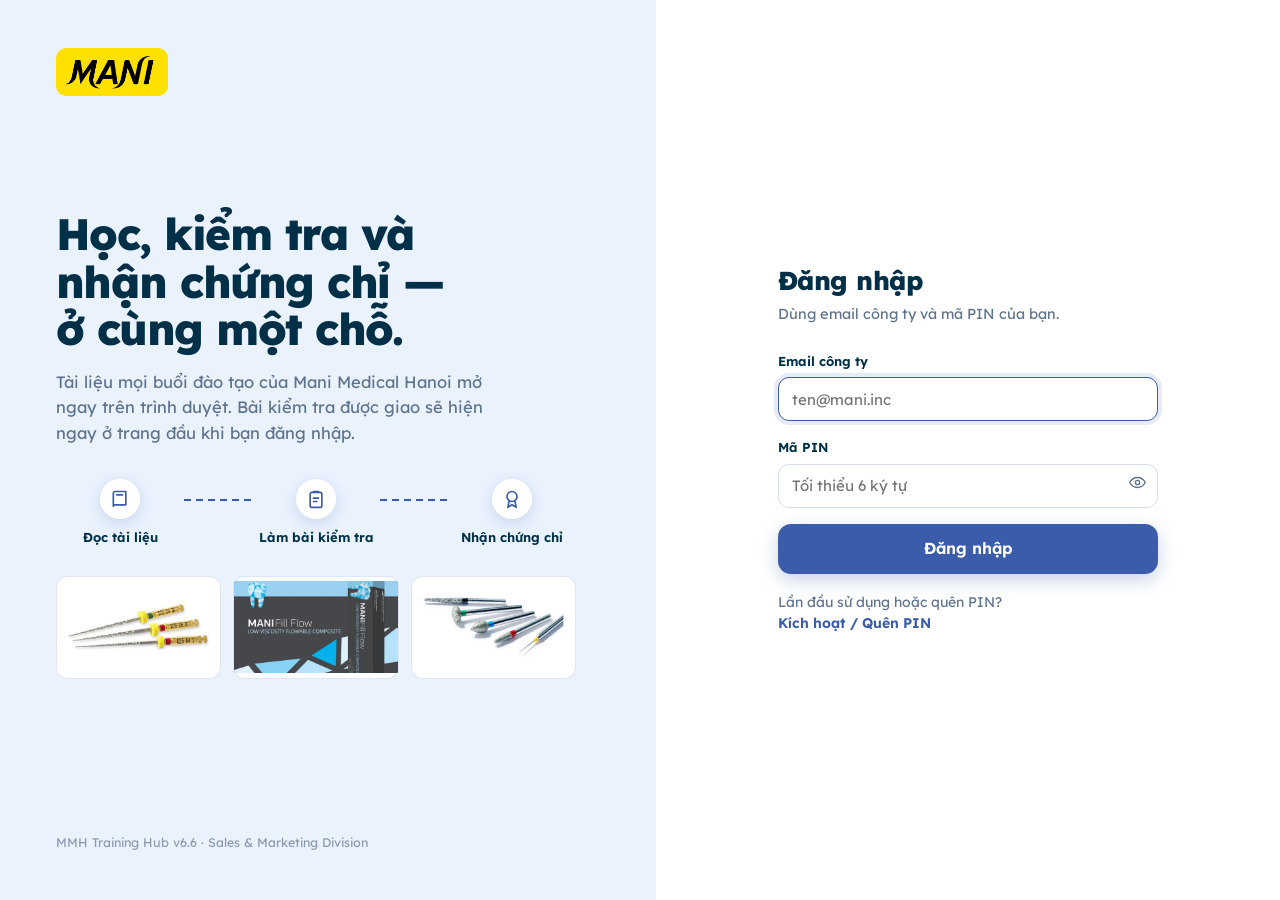
==== commit fab4a3e5: "Training Hub v6.6: tài liệu xem trên app dạng trình chiếu, tính xong khi xem 70% số trang Co-Authore" ====
--- a/index.html
+++ b/index.html
@@ -978,7 +978,7 @@
    → Edit → New version giữ nguyên URL cũ, nên thường KHÔNG phải sửa).
    ========================================================================== */
 const API_URL = "https://script.google.com/macros/s/AKfycbwsX4cQEoH4LNlmcNfe8qWIM9K6EiDEXy7PjhP9bHY2citL6xHn5L1unsAlQJHyL9EP/exec";
-const APP_VERSION = '6.5';
+const APP_VERSION = '6.6';
 window.MIN_SERVER = '3.25';   // ★ v4.0: bản backend tối thiểu app cần (số phiên bản app và máy chủ không còn đi cùng nhau)
 const LOGO = '[data-uri]';
 document.querySelectorAll('.logoimg').forEach(i => i.src = LOGO);
@@ -4713,7 +4713,7 @@
   fetch('media/catalog.json?t=' + Date.now(), {cache: 'no-store'}).then(r => r.json()).then(j => { UI = (j && j.ui) || {}; if (Object.keys(UI).length && S.user) route(); }).catch(() => {});
   /* ★ v4.5 — ảnh bìa: ảnh riêng của khoá (trainer tải lên) > ảnh video > ảnh nhóm (Admin chỉnh trên app) > catalog.json ▸ ui > hình vẽ */
   const ownCover = s => ((S.smeta || {})[s.sid] || {}).cover || '';
-  const grpCover = s => { const c = (S.ui && S.ui.covers) || {}; return c[grpKey(s)] || UI['cover-' + specOf(s)] || ''; };
+  const grpCover = s => { const c = (S.ui && S.ui.covers) || {}; return c[grpKey(s)] || c['L:' + lineOf(s).replace(/^.*·\s*/, '')] || UI['cover-' + specOf(s)] || ''; };  /* ★ v6.5: Nhóm "Sản phẩm · Nha khoa" dùng lại ảnh bìa nhóm cũ "Nha khoa" */
   const uiImg = s => grpCover(s) ? `url('${esc(grpCover(s))}') center/cover,` : '';
   /* ★ v5.4 — ảnh sản phẩm thật (window.PROD, khối v54-js) đứng sau ảnh riêng / ảnh video, trước ảnh nhóm */
   const prodImg = s => (window.PROD && PROD.img(s)) || '';
@@ -7387,7 +7387,7 @@
   const isTr = () => { try { return typeof isTrainerV === 'function' ? isTrainerV() : /trainer|admin/i.test(S.user.role || ''); } catch (e) { return false; } };
 
   /* ④ thứ tự bộ lọc chuyên khoa dùng chung */
-  const RANK = [/^tat ca/, /^nha khoa/, /^nhan khoa/, /^ngoai khoa/, /^mmg/, /^san pham/];
+  const RANK = [/^tat ca/, /^nha khoa/, /^nhan khoa/, /^ngoai khoa/, /^mmg/, /^san pham/, /^kien thuc y khoa/];  /* ★ v6.5: Kiến thức y khoa đứng ngay sau Sản phẩm */
   const rank = t => { t = deacc(t).trim(); const i = RANK.findIndex(r => r.test(t)); return i >= 0 ? i : /^functional|^ky nang/.test(t) ? 8 : /^khac/.test(t) ? 9 : 7; };
   function orderSeg(el){
     if (!el || el.dataset.v58o) return;
@@ -7854,7 +7854,7 @@
   .verbar{margin:8px 12px 0;align-items:flex-start;flex-wrap:wrap}
 }
 </style>
-<script src="updates/notes.js?v=6.5"></script>
+<script src="updates/notes.js?v=6.6"></script>
 <style id="upd-css">
 .ver-badge{font-size:10.5px;font-weight:700;background:var(--t-soft,#F0F7FF);color:var(--t-pri,#3A5CAA);border:1px solid var(--t-line,#CFE2F3);padding:2px 7px;border-radius:7px;vertical-align:middle;cursor:pointer}
 #upd{position:fixed;inset:0;z-index:770;background:rgba(20,35,50,.45);backdrop-filter:blur(2px);display:none;align-items:center;justify-content:center;padding:16px;font-family:Aptos,'Aptos Display','Segoe UI',Calibri,Arial,sans-serif}
@@ -8030,7 +8030,7 @@
       title = 'Cài lên iPhone / iPad';
       body = head + `<ol class="v64-steps">
         <li><span>Mở trang này bằng <b>Safari</b> (nếu đang ở Zalo, Messenger, Gmail… bấm <b>Mở bằng Safari</b>).</span></li>
-        <li><span>Bấm nút <b>Chia sẻ</b> ${icx('share')} ở thanh dưới (iPad: góc trên bên phải).</span></li>
+        <li><span>Bấm nút <b>Chia sẻ</b> ${icx('share')} ở thanh dưới (iPad: góc trên bên phải). iOS 26: bấm nút <b>•••</b> trước, rồi chọn <b>Chia sẻ</b>.</span></li>
         <li><span>Kéo xuống, chọn <b>Thêm vào MH chính</b> ${icx('addsq')}, rồi bấm <b>Thêm</b>.</span></li>
         <li><span>Mở app từ biểu tượng <b>MMH Training</b> trên màn hình chính và đăng nhập lại một lần.</span></li></ol>
         <div class="v64-note">iPhone giữ đăng nhập của app riêng với Safari, nên lần đầu mở app cần nhập email và PIN.</div>`;
@@ -8194,5 +8194,299 @@
   };
 })();
 </script>
+<style id="v66-css">
+/* ★ v6.6 (02/11/2026) — tài liệu xem trên app dạng trình chiếu (bản PDF trên GitHub Pages, backend v3.39 docPublish) */
+.v66-deck{flex:1;display:flex;flex-direction:column;min-width:0;background:#0E1B26;color:#fff;outline:none}
+.v66-stage{flex:1;min-height:0;position:relative;display:flex;align-items:center;justify-content:center;padding:16px 64px;touch-action:pan-y}
+.v66-stage canvas{max-width:100%;max-height:100%;background:#fff;border-radius:6px;box-shadow:0 1px 3px rgba(0,0,0,.35)}
+.v66-nav{position:absolute;top:50%;width:44px;height:44px;margin-top:-22px;border-radius:50%;border:1px solid rgba(255,255,255,.22);background:rgba(255,255,255,.08);color:#fff;display:grid;place-items:center;cursor:pointer;transition:background-color .15s}
+.v66-nav:hover{background:rgba(255,255,255,.18)}.v66-nav:disabled{opacity:.3;cursor:default}
+.v66-nav.p{left:12px}.v66-nav.n{right:12px}.v66-nav svg{width:22px;height:22px}
+.v66-nav:focus-visible{outline:2px solid #9CC6F0;outline-offset:2px}
+.v66-bar{display:flex;align-items:center;gap:12px;padding:10px 16px 12px;font-size:13px;color:#CFE2F3}
+.v66-bar .tr{flex:1;height:6px;border-radius:3px;background:rgba(255,255,255,.14);display:flex;gap:2px;overflow:hidden}
+.v66-bar .tr i{flex:1;background:transparent}.v66-bar .tr i.s{background:#6FA8DC}.v66-bar .tr i.c{background:#fff}
+.v66-bar b{color:#fff;font-weight:600;font-variant-numeric:tabular-nums}
+.v66-bar.ok .tr i.s{background:#7BC59A}
+.v66-load{color:#CFE2F3;font-size:14px}
+.v66-tag{display:inline-flex;align-items:center;gap:4px;margin-left:6px;padding:1px 8px;border-radius:999px;font-size:11.5px;font-weight:500;background:var(--h-pale,#F0F7FF);color:var(--h-navy,#003047);border:1px solid var(--h-line2,#E6EAEF);vertical-align:middle}
+.v66-tag.old{background:#FFF7E0;border-color:#F1DFA8;color:#7A5A00}
+.v66-tag svg{width:12px;height:12px}
+.v66-list{display:flex;flex-direction:column;border:1px solid var(--line2,#E6EAEF);border-radius:12px;overflow:hidden;margin-top:12px}
+.v66-row{display:flex;align-items:center;gap:12px;padding:10px 14px;border-top:1px solid var(--line2,#E6EAEF);font-size:14px}
+.v66-row:first-child{border-top:0}
+.v66-row .nm{flex:1;min-width:0}.v66-row .nm b{display:block;font-weight:500;overflow:hidden;text-overflow:ellipsis;white-space:nowrap}
+.v66-row .nm small{color:var(--muted,#5B6B7D);font-size:12.5px}
+.v66-st{font-size:12.5px;color:var(--muted,#5B6B7D);white-space:nowrap}
+.v66-st.ok{color:#1E7F4F}.v66-st.bad{color:#C62828}.v66-st.run{color:var(--blue,#3A5CAA)}
+@media (max-width:720px){.v66-stage{padding:8px 8px 4px}.v66-nav{display:none}.v66-row{flex-wrap:wrap}.v66-row .nm{flex-basis:100%}}
+</style>
+<script id="v66-js">
+/* ==========================================================================
+   ★ v6.6 (02/11/2026) — TÀI LIỆU XEM TRÊN APP (TRÌNH CHIẾU) + LUẬT 70% SỐ TRANG
+   Người dùng (02/11/2026): tài liệu PDF / PPT mở qua Drive hay lỗi, hệ thống không biết "xem hết" ⇒ trainer đăng bản PDF lên GitHub
+   (kho Training-Hub CÔNG KHAI — người dùng đã chấp nhận) bằng backend docPublish (v3.39). listMaterials trả f.gh (link + ?v=), f.ghOld.
+   - Có f.gh ⇒ mở Qua Hub, tải PDF thẳng từ GitHub Pages (cùng trang, không qua Drive) ⇒ chế độ trình chiếu: 1 trang / màn, ‹ ›, phím ← →,
+     vuốt, Toàn màn hình. Hoàn thành khi đã xem ≥ 70% số trang (mỗi trang ≥ 1,5 giây mới tính đã xem).
+   - Trainer: nút "Đăng tài liệu lên app" (trang khoá học ▸ công cụ trainer, tab Tài liệu ở chế độ chi tiết) ⇒ bảng đăng từng / tất cả tài liệu;
+     trong trình đọc có nút "Đăng bản xem trên app" cho tài liệu chưa đăng.
+   - Trình xem Google ("Xem nhanh") trong lộ trình KHÔNG còn tính xong sau 30 giây — chọn "Qua Hub" để được tính.
+   ========================================================================== */
+(function(){
+  window.MIN_SERVER = '3.39';   /* docPublish + f.gh (RH_Docs.gs) */
+  const PASS = 70, DWELL = 1500;
+  const okDoc = f => !!(f && !f.isVideo && f.kind !== 'video' && f.kind !== 'sheet' && ['pdf', 'office', 'gdoc'].includes(f.view)
+    && !/spreadsheet|excel|csv/i.test(f.mime || '') && !/\.(xlsx?|csv|ods)$/i.test(f.name || ''));
+  const need = n => Math.max(1, Math.ceil(n * PASS / 100));
+  const isTr = sid => { try { return canEdit(findS(sid) || {}); } catch (e) { return false; } };
+
+  /* ① tài liệu có bản trên GitHub ⇒ luôn mở Qua Hub (trừ khi người dùng bấm Xem nhanh) */
+  const _ro = Reader.open;
+  Reader.open = function(sid, fid, opts){
+    const m = S.mats[sid], f = m && m.files && m.files.find(x => x.id === fid);
+    if (f && f.gh && !(opts && opts.mode === 'google')) opts = Object.assign({}, opts, {mode: 'hub'});
+    const r = _ro.call(this, sid, fid, opts);
+    Promise.resolve(r).then(() => { try { topBtn(); } catch (e) {} });
+    return r;
+  };
+  /* ② tải PDF từ GitHub Pages (lỗi / chưa kịp xuất bản ⇒ đường cũ qua máy chủ) */
+  const _fb = Reader.fetchBlob;
+  Reader.fetchBlob = async function(sid, f, onProg){
+    if (f && f.gh) {
+      try {
+        onProg && onProg({stage: 'prep', view: f.view});
+        const r = await fetch(f.gh, {cache: 'default'});
+        if (!r.ok) throw new Error('HTTP ' + r.status);
+        const b = await r.blob();
+        if (b.size < 200) throw new Error('rỗng');
+        return new Blob([b], {type: 'application/pdf'});
+      } catch (e) { console.warn('v6.6 gh', e); }
+    }
+    return _fb.apply(this, arguments);
+  };
+
+  /* ③ trình chiếu */
+  const _sp = Reader.showPdf;
+  Reader.showPdf = async function(blob){
+    const st = this.st;
+    if (!st || !st.f || !st.f.gh) return _sp.apply(this, arguments);
+    const lib = await this.loadPdfJs();
+    const pdf = await lib.getDocument({data: new Uint8Array(await blob.arrayBuffer())}).promise;
+    if (this.st !== st) { try { pdf.destroy(); } catch (e) {} return; }
+    st.pdf = pdf; st.total = pdf.numPages; st.deck = {seen: new Set(), at: 0, tm: 0, rt: 0};
+    const done0 = Course.done(st.sid, st.f.id);
+    if (done0) { st.completed = true; st.done = true; }
+    $('rdBody').innerHTML = `<div class="v66-deck" id="v66Deck" tabindex="0" aria-label="Trình chiếu tài liệu">
+        <div class="v66-stage" id="v66Stage"><button class="v66-nav p" data-a="rdPrev" aria-label="Trang trước">${ic('left')}</button><canvas id="v66C"></canvas><button class="v66-nav n" data-a="rdNext" aria-label="Trang sau">${ic('right')}</button></div>
+        <div class="v66-bar ${done0 ? 'ok' : ''}" id="v66Bar"><span id="v66Pg"></span><div class="tr" id="v66Tr">${Array.from({length: Math.min(pdf.numPages, 120)}, () => '<i></i>').join('')}</div><span id="v66Tx"></span></div></div>`;
+    $('rdPgn').classList.remove('hide'); $('rdTotal').textContent = '/ ' + pdf.numPages;
+    const z = $('rdZoom'); if (z) { z.classList.remove('hide'); z.querySelectorAll('[data-a="rdZoom"]').forEach(b => b.classList.add('hide')); }
+    $('rdPage').onchange = e => this.goto(parseInt(e.target.value, 10) || 1);
+    const deck = $('v66Deck'), stage = $('v66Stage');
+    deck.addEventListener('keydown', e => {
+      if (/^(INPUT|TEXTAREA|SELECT)$/.test((e.target || {}).tagName || '')) return;
+      if (e.key === ' ') { e.preventDefault(); this.goto(st.page + (e.shiftKey ? -1 : 1)); }   /* ← → PageUp/Down: phím tắt chung của trình đọc */
+    });
+    let x0 = null, y0 = 0;
+    stage.addEventListener('touchstart', e => { const t = e.touches[0]; x0 = t.clientX; y0 = t.clientY; }, {passive: true});
+    stage.addEventListener('touchend', e => { if (x0 == null) return; const t = e.changedTouches[0], dx = t.clientX - x0, dy = t.clientY - y0; x0 = null; if (Math.abs(dx) > 50 && Math.abs(dx) > Math.abs(dy) * 1.5) this.goto(st.page + (dx < 0 ? 1 : -1)); }, {passive: true});
+    st.deck.onRs = debounce(() => { if (this.st === st) draw(st, st.page); }, 150);
+    window.addEventListener('resize', st.deck.onRs);
+    document.addEventListener('fullscreenchange', st.deck.onRs);
+    st.page = 1; st.maxPage = 0;
+    await draw(st, 1);
+    try { deck.focus({preventScroll: true}); } catch (e) {}
+    if (st.course) Course.refresh();
+  };
+  async function draw(st, n){
+    if (!st.pdf || Reader.st !== st) return;
+    n = Math.max(1, Math.min(st.total, n));
+    st.page = n; const tk = ++st.deck.rt;
+    const page = await st.pdf.getPage(n);
+    const stage = $('v66Stage'), c = $('v66C'); if (!stage || !c || tk !== st.deck.rt) return;
+    const cs = getComputedStyle(stage), aw = stage.clientWidth - parseFloat(cs.paddingLeft) - parseFloat(cs.paddingRight), ah = stage.clientHeight - parseFloat(cs.paddingTop) - parseFloat(cs.paddingBottom);
+    const v1 = page.getViewport({scale: 1}), sc = Math.max(0.1, Math.min(aw / v1.width, ah / v1.height));
+    const vp = page.getViewport({scale: sc}), dpr = Math.min(2, window.devicePixelRatio || 1);
+    const off = document.createElement('canvas'); off.width = Math.floor(vp.width * dpr); off.height = Math.floor(vp.height * dpr);
+    await page.render({canvasContext: off.getContext('2d'), viewport: vp, transform: dpr !== 1 ? [dpr, 0, 0, dpr, 0, 0] : null}).promise;
+    if (tk !== st.deck.rt || Reader.st !== st) return;
+    c.width = off.width; c.height = off.height; c.style.width = Math.floor(vp.width) + 'px'; c.style.height = Math.floor(vp.height) + 'px';
+    c.getContext('2d').drawImage(off, 0, 0);
+    c.setAttribute('aria-label', 'Trang ' + n + ' / ' + st.total);
+    clearTimeout(st.deck.tm);
+    st.deck.tm = setTimeout(() => { if (Reader.st === st && st.page === n) seen(st, n); }, DWELL);
+    paint(st);
+  }
+  function seen(st, n){
+    if (st.deck.seen.has(n)) return;
+    st.deck.seen.add(n);
+    st.maxPage = st.deck.seen.size;
+    Reader.bar(Math.round(st.deck.seen.size / st.total * 100));
+    paint(st);
+    if (!st.completed && st.deck.seen.size >= need(st.total)) {
+      if (st.course) Course.complete();
+      else { st.done = true; st.completed = true; Reader.track({open: 1, page: st.total, total: st.total, done: 1}); ok('Bạn đã xem đủ ' + PASS + '% số trang — tài liệu được tính hoàn thành.'); }
+      paint(st);
+    } else if (st.course && !st.completed) { const ft = $('crsFoot'); if (ft) ft.innerHTML = Course.foot(st.sid); }
+  }
+  function paint(st){
+    const n = st.page, pg = $('v66Pg'), tx = $('v66Tx'), tr = $('v66Tr'), bar = $('v66Bar');
+    if ($('rdPage')) $('rdPage').value = n;
+    if (pg) pg.innerHTML = `Trang <b>${n}</b> / ${st.total}`;
+    if (tx) tx.innerHTML = st.completed ? 'Đã hoàn thành' : `Đã xem <b>${st.deck.seen.size}</b> / ${st.total} trang · cần ${need(st.total)}`;
+    if (bar) bar.classList.toggle('ok', !!st.completed);
+    if (tr) { const k = tr.children.length, per = st.total / k; [...tr.children].forEach((el, i) => { const a = Math.floor(i * per) + 1; el.className = (n >= a && n < a + Math.max(1, per)) ? 'c' : (st.deck.seen.has(a) || st.completed ? 's' : ''); }); }
+    document.querySelectorAll('#v66Stage .v66-nav').forEach(b => b.disabled = b.classList.contains('p') ? n <= 1 : n >= st.total);
+  }
+  const _goto = Reader.goto;
+  Reader.goto = function(n, instant){ const st = this.st; if (st && st.deck) return draw(st, n); return _goto.apply(this, arguments); };
+  const _zoom = Reader.zoom;
+  Reader.zoom = function(){ if (this.st && this.st.deck) return; return _zoom.apply(this, arguments); };
+  const _close = Reader.close;
+  Reader.close = function(){
+    const st = this.st;
+    if (st && st.deck) { clearTimeout(st.deck.tm); window.removeEventListener('resize', st.deck.onRs); document.removeEventListener('fullscreenchange', st.deck.onRs); }
+    return _close.apply(this, arguments);
+  };
+  /* chân lộ trình */
+  const _foot = Course.foot;
+  Course.foot = function(sid){
+    const st = Reader.st;
+    if (st && st.course && st.mode === 'google' && !st.f.gh && okDoc(st.f) && !this.done(sid, st.f.id) && !st.completed) {
+      const fs = this.files(sid), i = fs.findIndex(x => x.id === st.f.id), o = this.optional(sid).has(st.f.id), tr = isTr(sid);
+      return `<div class="crs-msg"><span>${tr ? 'Trình xem của Google không đếm được trang đã xem. Bấm <b>Đăng bản xem trên app</b> để học viên xem dạng trình chiếu và được tính hoàn thành.' : 'Trình xem của Google không đếm được trang đã xem. Bấm <b>Qua Hub</b> ở phía trên để được tính hoàn thành.'}</span></div>
+        <button class="btn btn-line" data-a="crsPrev" ${i <= 0 ? 'disabled' : ''}>${ic('left')}Trước</button>
+        ${tr ? `<button class="btn btn-soft" data-a="v66pub1">${ic('upload')}Đăng bản xem trên app</button>` : `<button class="btn btn-soft" data-a="rdMode" data-m="hub">${ic('shield')}Xem qua Hub</button>`}
+        <button class="btn btn-primary" data-a="crsNext" ${o ? '' : 'disabled'}>${o ? 'Bỏ qua (không bắt buộc)' : 'Tiếp tục'}${ic('right')}</button>`;
+    }
+    const h = _foot.apply(this, arguments);
+    if (st && st.deck && !st.completed && !this.done(sid, st.f.id))
+      return h.replace(/<div class="crs-msg">[\s\S]*?<\/div>/, `<div class="crs-msg"><span>Xem tối thiểu <b>${need(st.total)}/${st.total} trang</b> (${PASS}%) để hoàn thành — đã xem ${st.deck.seen.size} trang. ${matchMedia('(max-width:720px)').matches ? 'Vuốt ngang để lật trang.' : 'Bấm ‹ › hoặc phím mũi tên để lật trang.'}</span></div>`);
+    return h;
+  };
+  const _mark = A.crsMark;
+  A.crsMark = function(){
+    const st = Reader.st;
+    if (st && st.mode === 'google' && okDoc(st.f) && !Course.done(st.sid, st.f.id)) { toast('Trình xem của Google không đếm được trang — bấm "Qua Hub" để được tính hoàn thành.'); return; }
+    return _mark.apply(this, arguments);
+  };
+
+  /* ④ trainer: nút đăng trong trình đọc */
+  function topBtn(){
+    const st = Reader.st; if (!st || !okDoc(st.f) || !isTr(st.sid)) return;
+    const top = document.querySelector('#reader .rd-top'); if (!top || top.querySelector('.v66-pubb')) return;
+    const ext = top.querySelector('a.ibtn[target="_blank"]');
+    const lab = st.f.gh ? (st.f.ghOld ? 'Đăng lại bản mới' : '') : 'Đăng bản xem trên app';
+    if (!lab) return;
+    (ext || top.lastElementChild).insertAdjacentHTML('beforebegin', `<button class="btn btn-soft btn-sm hide-m v66-pubb" data-a="v66pub1" title="Đưa bản PDF lên app để học viên xem dạng trình chiếu và được tính hoàn thành (bản này công khai trên GitHub)">${ic('upload')}${lab}</button>`);
+  }
+  async function pubOne(sid, f, onStep){
+    for (let i = 0; i < 10; i++) {
+      const r = await post('docPublish', {sid, fileId: f.id}, {timeout: 330000, direct: true});
+      if (!r.pending) return r;
+      onStep && onStep(r.message || 'Đang chuyển sang PDF…');
+      await sleep(r.stage === 'busy' ? 6000 : 1500);
+    }
+    throw new Error('Chuyển đổi lâu hơn bình thường — thử lại sau ít phút.');
+  }
+  async function refreshMats(sid){
+    try { netInvalidate(); } catch (e) {}
+    try {
+      const r = await get('listMaterials', {sid}, {fresh: true, timeout: 60000});
+      if (r && !r.pending) { S.mats[sid] = matsFrom(r); if (S.full[sid]) S.full[sid].materials = r; }
+      else { delete S.mats[sid]; await ensureMats(sid); }
+    } catch (e) { delete S.mats[sid]; try { await ensureMats(sid); } catch (x) {} }
+    try { if (window.MC) MC.save(sid); } catch (e) {}
+  }
+  A.v66pub1 = async function(){
+    const st = Reader.st; if (!st || !okDoc(st.f)) return;
+    const sid = st.sid, f = st.f;
+    busy(true, 'Đang đăng "' + f.name + '" lên app…');
+    try {
+      const r = await pubOne(sid, f, t => busy(true, t));
+      busy(false); ok(r.message || 'Đã đăng.');
+      await refreshMats(sid);
+      if (Reader.st && Reader.st.f.id === f.id) Reader.open(sid, f.id, {course: st.course});
+    } catch (e) { busy(false); err(e.message || 'Chưa đăng được tài liệu.'); }
+  };
+
+  /* ⑤ bảng đăng tài liệu của khoá */
+  A.v66mgr = async function(d){
+    const sid = d.sid;
+    busy(true, 'Đang đọc danh sách tài liệu…');
+    try { await ensureMats(sid); } catch (e) { busy(false); return err(e.message); }
+    busy(false);
+    const all = ((S.mats[sid] || {}).files || []).filter(okDoc);
+    const st = {};
+    const row = f => { const s = st[f.id]; const tag = s ? s : f.gh ? (f.ghOld ? ['bad', 'Có bản mới trên Drive — nên đăng lại'] : ['ok', 'Đã đăng · xem trên app']) : ['', 'Chưa đăng · mở qua Drive'];
+      return `<div class="v66-row" data-id="${esc(f.id)}">${ftype(f.kind)}<div class="nm"><b>${esc(f.name)}</b><small>${esc([f.sizeText, f.updated].filter(Boolean).join(' · '))}</small></div>
+        <span class="v66-st ${tag[0]}">${tag[1]}</span>
+        <button class="btn btn-line btn-sm" data-one="${esc(f.id)}">${f.gh ? 'Đăng lại' : 'Đăng'}</button>${f.gh ? `<button class="ibtn sm" data-rm="${esc(f.id)}" title="Bỏ bản xem trên app">${ic('trash')}</button>` : ''}</div>`; };
+    const m = Modal.open({size: 'wide', title: 'Tài liệu xem trên app', sub: (findS(sid) || {}).topic || '',
+      body: `<div class="note-box">${ic('info')}<div>Tài liệu đã đăng mở ngay trong app dạng <b>trình chiếu</b> (không cần quyền Drive); học viên xem đủ <b>${PASS}% số trang</b> là được tính hoàn thành.
+          Bản đăng nằm trên kho GitHub <b>công khai</b> của Training Hub — ai có link đều tải được. File gốc vẫn ở Drive. PowerPoint / Word tự chuyển sang PDF (lần đầu 10–60 giây / file).</div></div>
+        ${all.length ? `<div class="v66-list" id="v66L">${all.map(row).join('')}</div>` : `<div class="loadnote" style="margin-top:12px">Khoá học chưa có tài liệu PDF / PowerPoint / Word.</div>`}
+        ${S.gh === false ? `<div class="note-box" style="margin-top:10px">${ic('alert')}<div>Admin chưa kết nối GitHub (Quản lý ▸ Giao diện & GitHub) nên chưa đăng được.</div></div>` : ''}`,
+      foot: `<div class="sp"></div><button class="btn btn-line" data-mclose>Đóng</button><button class="btn btn-primary" id="v66All" ${all.some(f => !f.gh || f.ghOld) ? '' : 'disabled'}>${ic('upload')}Đăng tất cả chưa đăng</button>`});
+    const L = $('v66L');
+    const redraw = () => { if (L) L.innerHTML = all.map(row).join(''); };
+    let running = false;
+    const runList = async list => {
+      if (running) return; running = true; $('v66All') && ($('v66All').disabled = true);
+      let n = 0, bad = 0;
+      for (const f of list) {
+        st[f.id] = ['run', 'Đang đăng…']; redraw();
+        try { const r = await pubOne(sid, f, t => { st[f.id] = ['run', t]; redraw(); }); f.gh = r.gh; f.ghOld = false; st[f.id] = ['ok', 'Đã đăng · xem trên app']; n++; }
+        catch (e) { st[f.id] = ['bad', e.message || 'Lỗi']; bad++; }
+        redraw();
+        if (!document.body.contains(L)) break;
+      }
+      running = false;
+      await refreshMats(sid);
+      if (n) ok('Đã đăng ' + n + ' tài liệu. GitHub cần 1–2 phút trước khi mọi máy mở được.');
+      if (bad) err(bad + ' tài liệu chưa đăng được — xem lý do trong danh sách.');
+      if (S.route && S.route.name === 's') { try { SessionPage.renderTab(); } catch (e) {} }
+    };
+    if (L) L.addEventListener('click', async e => {
+      const one = e.target.closest('[data-one]'), rm = e.target.closest('[data-rm]');
+      if (one) { const f = all.find(x => x.id === one.dataset.one); if (f) runList([f]); }
+      if (rm && !running) {
+        const f = all.find(x => x.id === rm.dataset.rm); if (!f) return;
+        if (!await confirmBox('Bỏ bản xem trên app?', `<b>${esc(f.name)}</b> sẽ mở qua Drive như trước. File gốc trên Drive không bị xoá.`, 'Bỏ bản trên app', true)) return;
+        try { await post('docPublish', {sid, fileId: f.id, op: 'remove'}, {timeout: 60000}); delete f.gh; delete st[f.id]; redraw(); await refreshMats(sid); toast('Đã bỏ bản xem trên app.'); } catch (x) { err(x.message); }
+      }
+    });
+    const ba = $('v66All'); if (ba) ba.onclick = () => runList(all.filter(f => !f.gh || f.ghOld));
+    return m;
+  };
+
+  /* ⑥ lối vào: công cụ trainer trên trang khoá học + tab Tài liệu (chế độ chi tiết); nhãn "Trên app" */
+  function deco(sid){
+    const s = findS(sid); if (!s) return;
+    const tools = document.querySelector('.v4-tools');
+    if (tools && canEdit(s) && !tools.querySelector('[data-a="v66mgr"]')) {
+      const up = tools.querySelector('[data-a="v4Upload"]');
+      (up || tools.lastElementChild).insertAdjacentHTML('afterend', `<button data-a="v66mgr" data-sid="${esc(sid)}">${ic('eye')}Tài liệu xem trên app</button>`);
+    }
+    const files = ((S.mats[sid] || {}).files || []);
+    const head = document.querySelector('#tabBody .mat-head > div:last-child');
+    if (head && canEdit(s) && !head.querySelector('[data-a="v66mgr"]')) head.insertAdjacentHTML('afterbegin', `<button class="btn btn-line btn-sm" data-a="v66mgr" data-sid="${esc(sid)}">${ic('eye')}Xem trên app</button>`);
+    document.querySelectorAll('.mat .nm[data-fid] b, .crs-st[data-fid] b').forEach(b => {
+      const el = b.closest('[data-fid]'), f = files.find(x => x.id === el.dataset.fid);
+      if (!f || !f.gh || b.parentNode.querySelector('.v66-tag')) return;
+      if (el.classList.contains('nm')) b.insertAdjacentHTML('afterend', `<span class="v66-tag ${f.ghOld && canEdit(s) ? 'old' : ''}" title="Mở trong app dạng trình chiếu">${ic('eye')}${f.ghOld && canEdit(s) ? 'Trên app · bản cũ' : 'Trên app'}</span>`);
+    });
+  }
+  const _rt = SessionPage.renderTab;
+  SessionPage.renderTab = function(){ const r = _rt.apply(this, arguments); try { deco(this.sid); } catch (e) {} return r; };
+  /* trang khoá học vẽ lại qua nhiều đường (renderCourse, tải xong tài liệu…) ⇒ theo dõi DOM, chỉ khi đang ở #/s/… */
+  const kick = debounce(() => {
+    try { if (S.route && S.route.name === 's' && SessionPage.sid) deco(SessionPage.sid); } catch (e) {}
+    try { if (Reader.st && $('reader').classList.contains('on')) topBtn(); } catch (e) {}
+  }, 120);
+  new MutationObserver(ms => { if (((S.route && S.route.name === 's') || Reader.st) && ms.some(m => m.addedNodes.length)) kick(); }).observe(document.body, {childList: true, subtree: true});
+  window.V66 = {okDoc, need, PASS};
+})();
+</script>
 </body>
 </html>
